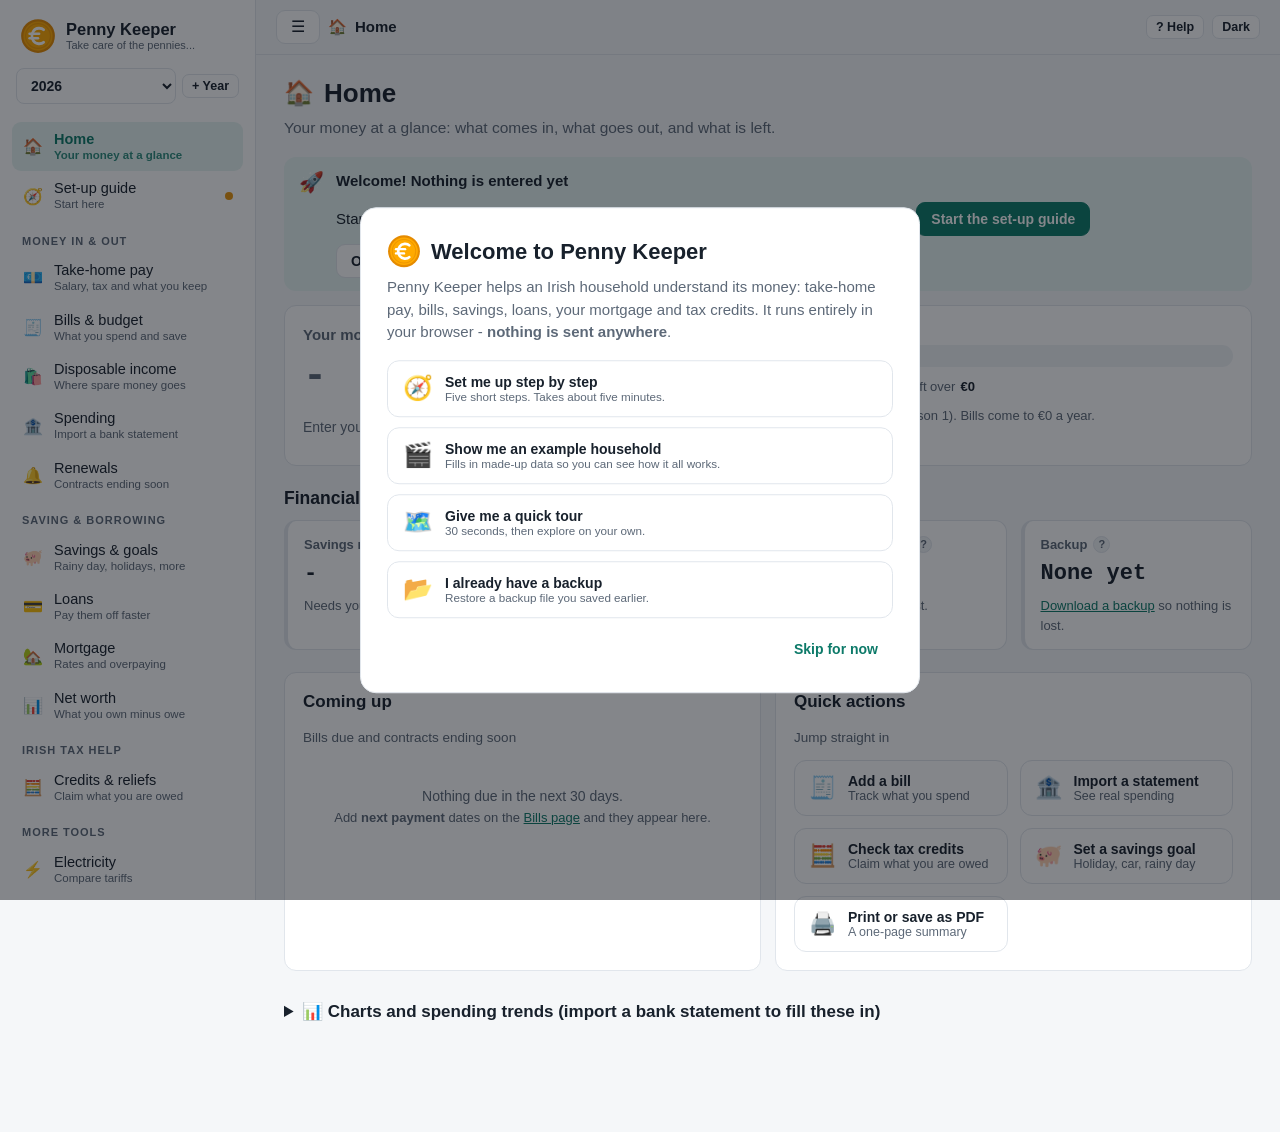
==== index.html @ 27f78db4 "AVC as a set amount or a percentage of gross; light theme by default - AVC on Take-home pay can now " ====
<!DOCTYPE html>
<html lang="en" data-theme="light">
<head>
<meta charset="utf-8">
<meta name="viewport" content="width=device-width, initial-scale=1">
<!-- Everything is inline or a data: URL. The only outbound request is the
     homelab sync to data/penny-keeper-current.json, which is same-origin,
     hence connect-src 'self'. blob: is in img-src for the generated xlsx/CSV
     download URLs. frame-ancestors is deliberately absent - browsers ignore it
     in a meta CSP; it belongs in a response header, and homelab/server.js now
     sends it. -->
<meta http-equiv="Content-Security-Policy" content="default-src 'none'; script-src 'unsafe-inline'; style-src 'unsafe-inline'; img-src data: blob:; connect-src 'self'; base-uri 'none'; form-action 'none'">
<title>Penny Keeper</title>
<meta name="description" content="Penny Keeper: plain-English money tools for an Irish household. Runs in your browser; nothing is uploaded.">
<link rel="icon" type="image/png" sizes="64x64" href="[data-uri]">
<link rel="icon" type="image/svg+xml" href="data:image/svg+xml,%3Csvg%20xmlns='http://www.w3.org/2000/svg'%20viewBox='0%200%2064%2064'%20width='64'%20height='64'%20aria-label='Euro%20Coin%20Icon'%3E%3Ccircle%20cx='32'%20cy='32'%20r='30'%20fill='%23E58B00'/%3E%3Ccircle%20cx='32'%20cy='32'%20r='26'%20fill='%23FFAA00'/%3E%3Ccircle%20cx='32'%20cy='32'%20r='22'%20fill='none'%20stroke='%23E58B00'%20stroke-width='2'%20opacity='0.6'/%3E%3Cpath%20d='M%2042%2021%20C%2038%2017%2028%2017%2024%2023%20C%2020.5%2028.2%2020.5%2035.8%2024%2041%20C%2028%2047%2038%2047%2042%2043'%20fill='none'%20stroke='%23FFFFFF'%20stroke-width='5'%20stroke-linecap='round'/%3E%3Cpath%20d='M%2017%2028%20L%2034%2028'%20fill='none'%20stroke='%23FFFFFF'%20stroke-width='4.5'%20stroke-linecap='round'/%3E%3Cpath%20d='M%2017%2036%20L%2032%2036'%20fill='none'%20stroke='%23FFFFFF'%20stroke-width='4.5'%20stroke-linecap='round'/%3E%3C/svg%3E">
<link rel="apple-touch-icon" href="[data-uri]">
<style>
:root{
  --bg:#f5f7f9; --surface:#ffffff; --surface2:#f0f3f6; --line:#e1e6ec;
  --text:#18212c; --muted:#5d6978; --accent:#0d7a69; --accent-dim:#9fd3c9; --accent-soft:#e5f4f1;
  --good:#2b7a30; --warn:#8c5408; --bad:#bf3a2e;
  --good-soft:#e6f4e7; --warn-soft:#fdf1dc; --bad-soft:#fbe6e3; --info-soft:#e8f0fb; --info:#2c5fa8;
  --need:#e8960c; --need-soft:#fff6e3;
  --on-accent:#ffffff; --on-good:#ffffff;
  color-scheme:light;
  --radius:12px; --side:256px;
}
[data-theme="dark"]{
  --bg:#0f141b; --surface:#171d26; --surface2:#1e2631; --line:#2a3441;
  --text:#e7ecf3; --muted:#9ca7b7; --accent:#43c4ad; --accent-dim:#2a5f56; --accent-soft:#16312e;
  --good:#72c478; --warn:#e2b255; --bad:#ec7a6e;
  --good-soft:#17301b; --warn-soft:#352a12; --bad-soft:#3a1d19; --info-soft:#15263d; --info:#7fb0ee;
  --need:#f0a62a; --need-soft:#34290f;
  --on-accent:#04231e; --on-good:#08210b;     /* the dark-mode accent and green are light, so their text is dark */
  color-scheme:dark;
}
*{box-sizing:border-box}
html,body{margin:0;padding:0}
body{
  background:var(--bg); color:var(--text);
  font:15px/1.5 -apple-system,BlinkMacSystemFont,"Segoe UI",Roboto,Helvetica,Arial,sans-serif;
  -webkit-text-size-adjust:100%;
}
.num,input[type=number],td.n,th.n{font-family:ui-monospace,SFMono-Regular,Menlo,Consolas,monospace;font-variant-numeric:tabular-nums}
h1,h2,h3,h4{font-weight:650;margin:0;line-height:1.25}
a{color:var(--accent)}
hr{border:0;border-top:1px solid var(--line);margin:18px 0}
p{margin:0 0 10px}
.sr{position:absolute;width:1px;height:1px;overflow:hidden;clip:rect(0 0 0 0);white-space:nowrap}

/* ---------- app frame ---------- */
.app{display:grid;grid-template-columns:var(--side) minmax(0,1fr);min-height:100vh}
.side{
  position:sticky;top:0;height:100vh;overflow-y:auto;background:var(--surface);
  border-right:1px solid var(--line);display:flex;flex-direction:column;padding:16px 12px 12px;z-index:40;
}
.brand{display:flex;align-items:center;gap:10px;font-weight:750;font-size:16.5px;line-height:1.15;padding:2px 8px 14px}
.brand .mark{width:36px;height:36px;flex:none;display:block}
.brand small{display:block;font-weight:500;font-size:11px;color:var(--muted);letter-spacing:0}
.yearbox{display:flex;gap:6px;align-items:center;margin:0 4px 12px}
.yearbox select{flex:1;font-weight:600}
.navgroup{margin-top:6px}
.navgroup h6{margin:12px 10px 4px;font-size:11px;letter-spacing:.09em;text-transform:uppercase;color:var(--muted);font-weight:650}
.navbtn{
  display:flex;align-items:center;gap:10px;width:100%;text-align:left;background:none;border:0;
  padding:9px 10px;border-radius:9px;color:var(--text);font-size:14.5px;cursor:pointer;position:relative;
}
.navbtn .ico{width:22px;text-align:center;font-size:16px;flex:none}
.navbtn .lab{flex:1;min-width:0}
.navbtn .sub{display:block;font-size:11.5px;color:var(--muted);line-height:1.25;margin-top:1px}
.navbtn:hover{background:var(--surface2)}
.navbtn.active{background:var(--accent-soft);color:var(--accent);font-weight:650}
.navbtn.active .sub{color:var(--accent);opacity:.85}
.navbtn .dot{width:8px;height:8px;border-radius:50%;background:var(--need);flex:none}
.navbtn .ok{color:var(--good);font-size:13px}
.side .grow{flex:1;min-height:12px}
.sidefoot{border-top:1px solid var(--line);padding:10px 6px 2px;font-size:12px;color:var(--muted)}
.sidefoot b{color:var(--text)}

.main{min-width:0;display:flex;flex-direction:column}
.top{
  position:sticky;top:0;z-index:30;background:color-mix(in srgb,var(--bg) 88%,transparent);
  backdrop-filter:blur(8px);border-bottom:1px solid var(--line);
  display:flex;align-items:center;gap:8px;padding:10px 20px;flex-wrap:wrap;
}
.top .crumb{font-weight:650;font-size:15px;margin-right:auto;display:flex;align-items:center;gap:8px}
.status{font-size:12px;color:var(--muted)}
.burger{padding:6px 11px;font-size:16px;line-height:1}
#pages{padding:22px 28px 80px;max-width:1760px;width:100%;margin:0 auto}
body.nav-collapsed .app{grid-template-columns:minmax(0,1fr)}
body.nav-collapsed .side{display:none}
section{display:none}
section.active{display:block}

/* ---------- page header ---------- */
.pagehead{margin-bottom:18px}
.pagehead h1{font-size:26px;display:flex;align-items:center;gap:10px}
.pagehead h1 .ico{font-size:24px}
.pagehead .lead{color:var(--muted);font-size:15.5px;margin:6px 0 0;text-wrap:pretty}
.stepstrip{display:flex;gap:8px;flex-wrap:wrap;margin-top:14px}
.stepstrip .st{display:flex;align-items:center;gap:8px;background:var(--surface);border:1px solid var(--line);border-radius:999px;padding:5px 12px 5px 6px;font-size:13px}
.stepstrip .st i{font-style:normal;width:22px;height:22px;border-radius:50%;background:var(--accent);color:var(--on-accent);display:grid;place-items:center;font-size:12px;font-weight:700}
.howto{margin-top:12px}
.howto>summary{cursor:pointer;color:var(--accent);font-weight:600;font-size:13.5px;list-style:none;display:inline-flex;gap:6px;align-items:center}
.howto>summary::-webkit-details-marker{display:none}
.howto[open]>summary{margin-bottom:8px}
.howto .box{background:var(--surface);border:1px solid var(--line);border-radius:var(--radius);padding:12px 16px;max-width:760px}
.howto ul{margin:0;padding-left:20px}
.howto li{margin:5px 0}

/* ---------- callouts ---------- */
.callout{display:flex;gap:12px;align-items:flex-start;padding:12px 14px;border-radius:var(--radius);border:1px solid var(--line);background:var(--surface);margin-bottom:14px}
.callout .ci{font-size:20px;line-height:1.2;flex:none}
.callout .cb{flex:1;min-width:0}
.callout .cb .ct{display:block;margin-bottom:2px}
.callout.info{background:var(--info-soft);border-color:transparent}
.callout.tipc{background:var(--accent-soft);border-color:transparent}
.callout.warn{background:var(--warn-soft);border-color:transparent}
.callout.bad{background:var(--bad-soft);border-color:transparent}
.callout.good{background:var(--good-soft);border-color:transparent}
.callout .btn{margin-top:8px}
.callout .x{background:none;border:0;color:var(--muted);cursor:pointer;font-size:18px;line-height:1;padding:0 2px}

/* ---------- controls ---------- */
button,select,input,textarea{font-family:inherit;font-size:14px;color:var(--text)}
.btn{
  background:var(--surface);border:1px solid var(--line);border-radius:9px;
  padding:8px 14px;cursor:pointer;font-weight:550;display:inline-flex;align-items:center;gap:6px;
  transition:border-color .12s,background .12s,transform .05s;
}
.btn:hover{border-color:var(--accent);background:var(--accent-soft)}
.btn:active{transform:translateY(1px)}
.btn.primary{background:var(--accent);border-color:var(--accent);color:var(--on-accent)}
.btn.primary:hover{filter:brightness(1.08);background:var(--accent)}
.btn.ghost{background:none;border-color:transparent;color:var(--accent)}
.btn.ghost:hover{background:var(--accent-soft)}
.btn.sm{padding:4px 9px;font-size:12.5px;border-radius:7px}
.btn.lg{padding:11px 20px;font-size:15px}
.btn:disabled{opacity:.4;cursor:default;pointer-events:none}
.btn.danger:hover{border-color:var(--bad);color:var(--bad);background:var(--bad-soft)}
input,select,textarea{
  background:var(--surface);border:1px solid var(--line);border-radius:8px;padding:8px 10px;width:100%;
  transition:border-color .12s,box-shadow .12s;
}
input:hover,select:hover,textarea:hover{border-color:color-mix(in srgb,var(--muted) 50%,var(--line))}
input:focus,select:focus,textarea:focus{outline:none;border-color:var(--accent);box-shadow:0 0 0 3px color-mix(in srgb,var(--accent) 22%,transparent)}
button:focus-visible,.navbtn:focus-visible,.tt:focus-visible,summary:focus-visible{outline:2px solid var(--accent);outline-offset:2px}
input[type=checkbox],input[type=radio]{width:auto;accent-color:var(--accent)}
/* the open list of a dropdown: readable text on the theme's own background, and a clear highlight */
select option,select optgroup{background-color:var(--surface);color:var(--text)}
select option:checked,select option:hover{background:var(--accent) linear-gradient(0deg,var(--accent),var(--accent));color:var(--on-accent)}
input[type=file]{padding:6px}
label.f{display:block;margin-bottom:12px}
label.f>span{display:flex;align-items:center;gap:5px;font-size:13px;font-weight:600;color:var(--text);margin-bottom:5px}
label.f>span .opt{font-weight:500;color:var(--muted);font-size:12px}
.hint{font-size:12.5px;color:var(--muted);margin-top:4px;line-height:1.4}
/* fields the calculations are waiting on */
.need{border-color:var(--need)!important;background:var(--need-soft)!important}
.needtag{display:inline-block;font-size:11px;font-weight:700;color:#7a4a00;background:var(--need);color:#2b1a00;border-radius:5px;padding:0 6px;margin-left:6px;text-transform:uppercase;letter-spacing:.04em}

/* ---------- tooltips ---------- */
.tt{
  display:inline-grid;place-items:center;width:17px;height:17px;border-radius:50%;flex:none;
  background:var(--surface2);border:1px solid var(--line);color:var(--muted);font-size:11px;font-weight:700;
  cursor:help;line-height:1;user-select:none;margin-left:2px;text-transform:none;letter-spacing:0;
}
.tt:hover,.tt:focus-visible,.tt.open{background:var(--accent);border-color:var(--accent);color:var(--on-accent)}
#tipbox{
  position:fixed;z-index:200;max-width:300px;background:#18212c;color:#f1f4f8;border-radius:10px;
  padding:10px 12px;font-size:13px;line-height:1.45;
  opacity:0;pointer-events:none;transition:opacity .12s;text-transform:none;letter-spacing:0;font-weight:450;
}
#tipbox.on{opacity:1}
#tipbox b{color:#8fe0cf}

/* ---------- layout blocks ---------- */
.card{background:var(--surface);border:1px solid var(--line);border-radius:var(--radius);padding:18px;margin-bottom:16px}
.card>h2,.card-h h2{font-size:17px;margin-bottom:12px;color:var(--text);text-transform:none;letter-spacing:0;display:flex;align-items:center;gap:8px;flex-wrap:wrap}
.card-h{display:flex;align-items:flex-start;gap:12px;margin-bottom:12px;flex-wrap:wrap}
.card-h h2{margin:0}
.card-h .sub{color:var(--muted);font-size:13.5px;margin-top:3px;flex-basis:100%}
.card-h .actions{margin-left:auto;display:flex;gap:8px;flex-wrap:wrap}
.card.accent{border-color:var(--accent);border-width:2px}
.row{display:flex;gap:12px;flex-wrap:wrap;align-items:flex-end}
.grid{display:grid;gap:14px}
.g2{grid-template-columns:repeat(auto-fit,minmax(280px,1fr))}
.g3{grid-template-columns:repeat(auto-fit,minmax(210px,1fr))}
.g4{grid-template-columns:repeat(auto-fit,minmax(150px,1fr))}
.grid>*{min-width:0}
.spacer{flex:1}

.kpi{background:var(--surface);border:1px solid var(--line);border-radius:var(--radius);padding:14px 16px}
.card .kpi{background:var(--surface2);border-color:transparent}
.kpi .lbl{font-size:12.5px;color:var(--muted);font-weight:600;display:flex;align-items:center;gap:4px}
.kpi .val{font-size:24px;font-weight:700;margin-top:4px;font-family:ui-monospace,Menlo,Consolas,monospace;letter-spacing:-.01em}
.kpi .sub{font-size:12.5px;color:var(--muted);margin-top:2px}
.pos{color:var(--good)} .neg{color:var(--bad)} .amb{color:var(--warn)} .mut{color:var(--muted)}

/* ---------- tables ---------- */
.tw{overflow-x:auto;-webkit-overflow-scrolling:touch}
table{border-collapse:collapse;width:100%;font-size:14px}
th{
  text-align:left;font-size:12.5px;color:var(--muted);font-weight:650;padding:8px 8px;
  border-bottom:1px solid var(--line);white-space:nowrap;
}
th .tt{margin-left:4px}
td{padding:6px 8px;border-bottom:1px solid var(--line);vertical-align:middle;white-space:nowrap}
th.n,td.n{text-align:right}
tbody tr:hover{background:color-mix(in srgb,var(--surface2) 70%,transparent)}
tfoot td{font-weight:650;border-top:2px solid var(--line);border-bottom:0}
table input,table select{padding:6px 8px;min-width:76px}
td.act{width:1%;white-space:nowrap;text-align:right}
.empty{color:var(--muted);text-align:center;padding:26px 14px;font-size:14px}
.emptystate{text-align:center;padding:28px 16px}
.emptystate .big{font-size:38px;margin-bottom:6px}
.emptystate h3{font-size:17px;margin-bottom:4px}
.emptystate p{color:var(--muted);max-width:520px;margin:0 auto 14px}
td.tap{cursor:text;min-width:110px}
td.tap:hover{background:var(--surface2);border-radius:4px}

/* ---------- small bits ---------- */
.sect{font-size:15px;margin:16px 0 8px;display:flex;align-items:center;gap:6px}
.avatar{width:38px;height:38px;border-radius:50%;background:var(--accent-soft);color:var(--accent);display:grid;place-items:center;font-weight:700;font-size:16px;flex:none}
.pill{display:inline-block;padding:1px 9px;border-radius:999px;font-size:12px;border:1px solid var(--line);background:var(--surface2);color:var(--muted);font-weight:600}
.pill.on{border-color:var(--accent-dim);color:var(--accent);background:var(--accent-soft)}
.pill.good{border-color:transparent;background:var(--good-soft);color:var(--good)}
.pill.warn{border-color:transparent;background:var(--warn-soft);color:var(--warn)}
.pill.bad{border-color:transparent;background:var(--bad-soft);color:var(--bad)}
.note{font-size:13px;color:var(--muted);margin-top:10px;line-height:1.45}
.chips{display:flex;flex-wrap:wrap;gap:8px}
.chip{
  display:inline-flex;align-items:center;gap:6px;background:var(--surface);border:1px solid var(--line);border-radius:999px;
  padding:6px 12px;cursor:pointer;font-size:13.5px;font-weight:550;
}
.chip:hover{border-color:var(--accent);background:var(--accent-soft)}
.chip.on{background:var(--accent);border-color:var(--accent);color:var(--on-accent)}
.chip small{color:var(--muted);font-weight:500}
.chip.on small{color:var(--on-accent);opacity:.8}
.bar{position:relative;height:18px;background:var(--surface2);border-radius:9px;min-width:110px;overflow:hidden}
.bar i{position:absolute;left:0;top:0;bottom:0;background:var(--accent-dim);border-radius:9px}
.bar i.over{background:var(--bad)}
.bar b{position:absolute;left:0;top:0;bottom:0;width:1px;background:var(--text);opacity:.5}
.bar em{position:absolute;right:6px;top:0;font-style:normal;font-size:11px;line-height:18px;color:var(--text);font-family:ui-monospace,Menlo,monospace}
.meter{height:12px;background:var(--surface2);border-radius:999px;overflow:hidden}
.meter i{display:block;height:100%;background:var(--accent);border-radius:999px;transition:width .3s}
.meter.warn i{background:var(--warn)} .meter.bad i{background:var(--bad)} .meter.good i{background:var(--good)}
.stack{display:flex;height:22px;border-radius:999px;overflow:hidden;background:var(--surface2)}
.stack i{display:block;height:100%}
.legend{display:flex;gap:14px;flex-wrap:wrap;font-size:13px;color:var(--muted);margin-top:10px}
.legend span{display:inline-flex;align-items:center}
.legend i{display:inline-block;width:10px;height:10px;border-radius:3px;margin-right:6px}
.legend b{color:var(--text);margin-left:5px;font-weight:650}
canvas{display:block;max-width:100%}
.chartbox{height:260px;position:relative;overflow:hidden}
.chartbox.auto{height:auto}
.tip{
  position:absolute;pointer-events:none;z-index:5;opacity:0;transition:opacity .1s;
  background:var(--surface);border:1px solid var(--line);border-radius:8px;padding:6px 10px;
  font:12px/1.5 ui-monospace,Menlo,Consolas,monospace;white-space:nowrap;
  color:var(--text);
}
.tip.on{opacity:1}
.tip b{display:block;font-weight:600;margin-bottom:2px;color:var(--muted);font-size:11px}
.tip i{display:inline-block;width:8px;height:8px;border-radius:2px;margin-right:6px}
.toast{
  position:fixed;bottom:22px;left:50%;transform:translateX(-50%);background:#18212c;color:#fff;
  border-radius:10px;padding:10px 18px;z-index:300;
  opacity:0;pointer-events:none;transition:opacity .18s;font-size:14px
}
.toast.show{opacity:1}
details>summary{cursor:pointer;color:var(--muted);font-size:13.5px;padding:6px 0;font-weight:550}
details>summary:hover{color:var(--text)}
.more{border:1px dashed var(--line);border-radius:10px;padding:2px 14px;margin-top:12px}
.more[open]{padding-bottom:12px}
details.plain{margin:6px 0 16px}
details.plain>summary{font-size:17px;font-weight:650;color:var(--text);padding:6px 0;margin-bottom:6px}


/* ---------- home / dashboard ---------- */
.hero{display:grid;grid-template-columns:minmax(0,1fr) minmax(0,1.3fr);gap:22px;align-items:center}
.hero .big{font-size:40px;font-weight:750;letter-spacing:-.02em;font-family:ui-monospace,Menlo,Consolas,monospace}
.hero .big small{font-size:15px;font-weight:600;color:var(--muted);letter-spacing:0;font-family:inherit}
.health{display:grid;grid-template-columns:repeat(auto-fit,minmax(230px,1fr));gap:14px}
.hc{background:var(--surface);border:1px solid var(--line);border-radius:var(--radius);padding:14px 16px;border-left:4px solid var(--line)}
.hc.good{border-left-color:var(--good)} .hc.warn{border-left-color:var(--need)} .hc.bad{border-left-color:var(--bad)}
.hc .t{font-size:13px;color:var(--muted);font-weight:650;display:flex;align-items:center;gap:4px}
.hc .v{font-size:22px;font-weight:700;margin:3px 0 6px;font-family:ui-monospace,Menlo,Consolas,monospace}
.hc .d{font-size:13px;color:var(--muted)}
.upnext li{display:flex;align-items:center;gap:10px;padding:9px 0;border-bottom:1px solid var(--line)}
.upnext li:last-child{border:0}
.upnext .when{width:64px;flex:none;text-align:center;border-radius:8px;background:var(--surface2);padding:4px 0;font-size:12px;line-height:1.2}
.upnext .when b{display:block;font-size:17px}
.upnext ul{list-style:none;margin:0;padding:0}
.actions-grid{display:grid;grid-template-columns:repeat(auto-fit,minmax(200px,1fr));gap:12px}
.action{display:flex;gap:12px;align-items:center;text-align:left;background:var(--surface);border:1px solid var(--line);border-radius:var(--radius);padding:12px 14px;cursor:pointer;font-weight:600}
.action:hover{border-color:var(--accent);background:var(--accent-soft)}
.action .ai{font-size:22px}
.action small{display:block;color:var(--muted);font-weight:450;font-size:12.5px}

/* ---------- set-up guide ---------- */
.progress{display:flex;align-items:center;gap:14px}
.ring{--p:0;width:64px;height:64px;border-radius:50%;flex:none;display:grid;place-items:center;
  background:conic-gradient(var(--accent) calc(var(--p)*1%),var(--surface2) 0);position:relative;font-weight:750}
.ring::before{content:"";position:absolute;inset:7px;background:var(--surface);border-radius:50%}
.ring span{position:relative}
.step{border:1px solid var(--line);border-radius:var(--radius);background:var(--surface);margin-bottom:14px;overflow:hidden}
.step>header{display:flex;align-items:center;gap:12px;padding:14px 18px;cursor:pointer}
.step .snum{width:32px;height:32px;border-radius:50%;background:var(--surface2);display:grid;place-items:center;font-weight:700;flex:none;font-family:inherit}
.step.done .snum{background:var(--good);color:var(--on-good)}
.step.cur{border-color:var(--accent)}
.step.cur .snum{background:var(--accent);color:var(--on-accent)}
.step>header h3{font-size:16px;flex:1}
.step>header small{display:block;color:var(--muted);font-weight:450;font-size:13px}
.step .body{padding:2px 18px 18px;border-top:1px solid var(--line)}
.step:not(.open) .body{display:none}

/* ---------- budget tracker ---------- */
.trk-head,.trk-item{display:grid;grid-template-columns:28px minmax(0,1fr) 120px 120px 38px;gap:8px;align-items:center}
.trk-head{font-size:12.5px;font-weight:650;color:var(--muted);padding:8px 0 6px;border-bottom:1px solid var(--line)}
.trk-head .n{text-align:right}
.trk-item{padding:6px 0;border-bottom:1px solid var(--line)}
.trk-item .amts{display:contents}
.trk-item .a{display:block;margin:0}
.trk-item input.num{text-align:right}
.trk-item input.over{color:var(--bad);font-weight:650}
.trk-item input[type=checkbox]{width:20px;height:20px;margin:0 4px}
.trk-item.done .iname{color:var(--muted);text-decoration:line-through}
.trk-fund{display:grid;grid-template-columns:minmax(0,1fr) 150px 38px;gap:8px;align-items:center;margin:6px 0}
.trk-stagehead{display:flex;align-items:center;gap:8px}
.trk-stagehead .tot{text-align:right;white-space:nowrap}
@media (max-width:700px){
  .trk-head{display:none}
  .trk-item{grid-template-columns:28px minmax(0,1fr) 38px;padding:10px 0}
  .trk-item > input[type=checkbox]{grid-column:1;grid-row:1}
  .trk-item > .iname{grid-column:2;grid-row:1}
  .trk-item > button{grid-column:3;grid-row:1}
  .trk-item .amts{display:grid;grid-template-columns:1fr 1fr;gap:8px;grid-column:2 / 4;grid-row:2}
  .trk-stagehead{flex-wrap:wrap}
  .trk-stagehead .tot{order:5;flex-basis:100%;text-align:left}
  .trk-item .a::before{content:attr(data-label);display:block;font-size:11.5px;font-weight:650;color:var(--muted);margin-bottom:2px}
  .trk-fund{grid-template-columns:minmax(0,1fr) 110px 38px}
}

/* ---------- drawer / modal / tour ---------- */
.scrim{position:fixed;inset:0;background:rgba(10,15,22,.5);z-index:90;display:none}
.scrim.on{display:block}
.drawer{
  position:fixed;top:0;right:0;bottom:0;width:min(440px,100vw);background:var(--surface);z-index:100;
  transform:translateX(100%);visibility:hidden;transition:transform .2s,visibility 0s .2s;display:flex;flex-direction:column
}
.drawer.on{transform:none;visibility:visible;border-left:1px solid var(--line);transition:transform .2s}
.drawer>header{display:flex;align-items:center;padding:16px 18px;border-bottom:1px solid var(--line);gap:10px}
.drawer>header h2{flex:1;font-size:18px}
.drawer .dbody{padding:16px 18px;overflow-y:auto;flex:1}
.gl{border-bottom:1px solid var(--line);padding:10px 0}
.gl b{display:block}
.gl span{color:var(--muted);font-size:13.5px}
.modal{
  position:fixed;left:50%;top:50%;transform:translate(-50%,-50%);width:min(560px,calc(100vw - 28px));max-height:90vh;overflow:auto;
  background:var(--surface);border:1px solid var(--line);border-radius:16px;z-index:110;padding:26px;display:none
}
.modal.on{display:block}
.modal h2{font-size:22px;margin-bottom:8px}
.modal .opts{display:grid;gap:10px;margin-top:16px}
.modal .opt{display:flex;gap:12px;align-items:center;text-align:left;border:1px solid var(--line);border-radius:12px;background:var(--surface);padding:13px 15px;cursor:pointer;width:100%}
.modal .opt:hover{border-color:var(--accent);background:var(--accent-soft)}
.modal .opt .oi{font-size:24px}
.modal .opt small{display:block;color:var(--muted);font-weight:450}
#spot{position:fixed;z-index:120;border-radius:12px;box-shadow:0 0 0 9999px rgba(10,15,22,.62);pointer-events:none;transition:all .2s;display:none}
#tourcard{position:fixed;z-index:130;width:min(330px,calc(100vw - 24px));background:var(--surface);border:1px solid var(--line);border-radius:14px;padding:16px;display:none}
#tourcard h3{font-size:16px;margin-bottom:4px}
#tourcard .tf{display:flex;gap:8px;margin-top:12px;align-items:center}

/* ---------- responsive ---------- */
@media (max-width:900px){
  .app,body.nav-collapsed .app{grid-template-columns:minmax(0,1fr)}
  body.nav-collapsed .side{display:flex}
  .side{position:fixed;left:0;top:0;bottom:0;z-index:105;width:min(300px,86vw);transform:translateX(-102%);visibility:hidden;transition:transform .2s,visibility 0s .2s}
  .side.on{transform:none;visibility:visible;transition:transform .2s}
  #pages{padding:16px 14px 80px}
  .hero{grid-template-columns:1fr}
  .top{padding:8px 12px}
  .pagehead h1{font-size:22px}
}
@media (max-width:520px){
  .top .hide-s{display:none}
  .hero .big{font-size:32px}
}

/* bill tables turn into one card per row on a phone */
@media (max-width:700px){
  table.stack-m thead,table.stack-m tfoot{display:none}
  table.stack-m,table.stack-m tbody{display:block}
  table.stack-m tbody tr{display:grid;grid-template-columns:1fr 1fr;gap:10px 12px;padding:14px 0;border-bottom:1px solid var(--line)}
  table.stack-m tbody tr:hover{background:none}
  table.stack-m tbody td{display:block;border:0;padding:0;white-space:normal;min-width:0}
  table.stack-m tbody td::before{content:attr(data-label);display:block;font-size:12px;font-weight:650;color:var(--muted);margin-bottom:3px}
  table.stack-m tbody td.first{grid-column:1/-1}
  table.stack-m tbody td.first::before,table.stack-m tbody td.act::before{display:none}
  table.stack-m tbody td.act{grid-column:1/-1;text-align:right;width:auto}
  table.stack-m tbody td.n{text-align:left}
  table.stack-m input,table.stack-m select{width:100%!important;min-width:0!important}
  .kpi .val{font-size:20px}
  .top .status{display:none}
  .top .crumb{display:none}
  .top .status{display:none}
}
@media print{
  .side,.top,.pagehead .howto,#tipbox,.btn,.toast,.drawer,.scrim,.modal,#spot,#tourcard{display:none!important}
  .app{display:block}
  body{background:#fff}
}
@media (prefers-reduced-motion:reduce){*{transition:none!important;animation:none!important;}}
#modal h2 .mark{width:34px;height:34px;vertical-align:-9px;margin-right:10px}
</style>
</head>
<body>
<a class="sr" href="#pages">Skip to content</a>
<div class="app">
  <aside class="side" id="side" aria-label="Main menu">
    <div class="brand"><svg viewBox="0 0 64 64" class="mark" aria-hidden="true" focusable="false"><circle cx="32" cy="32" r="30" fill="#E58B00"/><circle cx="32" cy="32" r="26" fill="#FFAA00"/><circle cx="32" cy="32" r="22" fill="none" stroke="#E58B00" stroke-width="2" opacity="0.6"/><path d="M 42 21 C 38 17 28 17 24 23 C 20.5 28.2 20.5 35.8 24 41 C 28 47 38 47 42 43" fill="none" stroke="#FFFFFF" stroke-width="5" stroke-linecap="round"/><path d="M 17 28 L 34 28" fill="none" stroke="#FFFFFF" stroke-width="4.5" stroke-linecap="round"/><path d="M 17 36 L 32 36" fill="none" stroke="#FFFFFF" stroke-width="4.5" stroke-linecap="round"/></svg><div>Penny Keeper<small>Take care of the pennies...</small></div></div>
    <div class="yearbox">
      <select id="yearSel" aria-label="Tax year"></select>
      <button class="btn sm" id="newYear" title="Start a new tax year - your bills, loans and savings carry over">+ Year</button>
    </div>
    <nav id="tabs" aria-label="Sections"></nav>
    <div class="grow"></div>
    <div class="sidefoot" id="sidefoot"></div>
  </aside>
  <div class="main">
    <div class="top">
      <button class="btn burger" id="burger" aria-label="Show or hide the menu" aria-controls="side" title="Show or hide the menu">&#9776;</button>
      <div class="crumb" id="crumb"></div>
      <span class="status" id="status"></span>
      <button class="btn sm" id="helpBtn" title="Help, glossary and a quick tour">? Help</button>
      <button class="btn sm" id="themeBtn">Dark</button>
    </div>
    <main id="pages"></main>
  </div>
</div>
<div class="scrim" id="scrim"></div>
<aside class="drawer" id="drawer" aria-label="Help"></aside>
<div class="modal" id="modal" role="dialog" aria-modal="true"></div>
<div id="spot"></div><div id="tourcard" role="dialog"></div>
<div id="tipbox" role="tooltip"></div>
<div class="toast" id="toast" role="status" aria-live="polite"></div>
<script>
/* ---------------------------------------------------------------
   Penny Keeper - Irish household finance in a single HTML file
   All data stays in this browser (localStorage). No network calls.
----------------------------------------------------------------*/
"use strict";

const $ = (s,r)=> (r||document).querySelector(s);
const $$ = (s,r)=> Array.from((r||document).querySelectorAll(s));
const uid = ()=> Math.random().toString(36).slice(2,9);
const clamp = (n,a,b)=> Math.min(b,Math.max(a,n));
const num = v => { const n = parseFloat(String(v??'').replace(/[^0-9.\-]/g,'')); return isFinite(n)?n:0; };
const round2 = n => Math.round((n+Number.EPSILON)*100)/100;
/* "left empty" has to stay distinguishable from "entered as zero" on the mortgage
   statement fields, where blank means "work it out" and 0 means "the lender charged 0". */
const blankish = v => v===''||v===null||v===undefined;

const FREQ = {Weekly:52, Fortnightly:26, Monthly:12, Quarterly:4, Annual:1};

let CUR = '€';
const fmt = (n,d)=>{
  if(!isFinite(n)) n=0;
  const s = Math.abs(n).toLocaleString('en-IE',{minimumFractionDigits:d??2,maximumFractionDigits:d??2});
  return (n<0 && Number(s.replace(/[^0-9.]/g,''))!==0 ? '-' : '')+CUR+s;
};
const fmt0 = n => fmt(n,0);
const pct = n => (isFinite(n)?n:0).toLocaleString('en-IE',{minimumFractionDigits:1,maximumFractionDigits:1})+'%';
/* Mortgage rates are quoted to two places and the second one matters: 3.65% rounded
   to 3.7% is a different product, and a different repayment. */
const ratePct = n => (isFinite(n)?n:0).toLocaleString('en-IE',{minimumFractionDigits:2,maximumFractionDigits:2})+'%';
/* Dates are handled entirely in local time: a bare "2026-03-01" parses to local
   midnight and iso() reads the local components back. Mixing the two - parsing as UTC
   the way `new Date('2026-03-01')` does, then formatting with toISOString() - shifted
   every date addMonths() pushed across the GMT/IST boundary back by a day, so a loan
   starting on the 15th produced payments on the 15th in winter and the 14th in summer,
   and the day count either side of the change was wrong with it. */
const iso = d => {
  const x = (d instanceof Date)?d:new Date(d);
  if(isNaN(x)) return '';
  const p = n => String(n).padStart(2,'0');
  return x.getFullYear()+'-'+p(x.getMonth()+1)+'-'+p(x.getDate());
};
const parseDate = s => {
  if(s instanceof Date) return isNaN(s)?null:s;
  const m = /^(\d{4})-(\d{2})-(\d{2})$/.exec(String(s??'').trim());
  if(m) return new Date(+m[1], +m[2]-1, +m[3]);      // local midnight, not UTC midnight
  const d = new Date(s);
  return isNaN(d)?null:d;
};
const addMonths = (d,n)=>{ const x=new Date(d.getTime()); const day=x.getDate(); x.setDate(1); x.setMonth(x.getMonth()+n);
  x.setDate(Math.min(day,new Date(x.getFullYear(),x.getMonth()+1,0).getDate())); return x; };
const addDays = (d,n)=>{ const x=new Date(d.getTime()); x.setDate(x.getDate()+n); return x; };
const daysBetween = (a,b)=> Math.round((b-a)/86400000);
const monthKey = d => iso(d).slice(0,7);

/* ---------- Irish tax year presets ----------
   Figures for 2022-2026 are from Revenue's "Tax rates, bands and reliefs" chart and its USC page.
   2027 is from the published Budget 2027 summaries (aftertax.ie, income.ie) - credits that the
   summaries do not state are carried forward from 2026 and marked as estimates. Always confirm
   against revenue.ie and your own Tax Credit Certificate.

   srcopSingle  standard rate band, single person
   srcopMax     standard rate band, married / civil partners with one income
   srcopParent  standard rate band, single parent (Single Person Child Carer Credit)
   srcopSecond  the most a second earner's own band can be (two-income couples)
   uscBands     [{to: cumulative income limit, rate}], the last band has no limit
   prsiExemptWeekly  employees earning this or less a week pay no PRSI */
const TAX_PRESETS = {
  2022:{ srcopSingle:36800, srcopMax:45800, srcopParent:40800, srcopSecond:27800, lowRate:.20, highRate:.40,
    prsiRate1:.04, prsiRate2:.04, prsiChangeMonth:10, prsiExemptWeekly:352,
    uscExempt:13000, uscBands:[{to:12012,rate:.005},{to:21295,rate:.02},{to:70044,rate:.045},{to:1e12,rate:.08}] },
  2023:{ srcopSingle:40000, srcopMax:49000, srcopParent:44000, srcopSecond:31000, lowRate:.20, highRate:.40,
    prsiRate1:.04, prsiRate2:.04, prsiChangeMonth:10, prsiExemptWeekly:352,
    uscExempt:13000, uscBands:[{to:12012,rate:.005},{to:22920,rate:.02},{to:70044,rate:.045},{to:1e12,rate:.08}] },
  2024:{ srcopSingle:42000, srcopMax:51000, srcopParent:46000, srcopSecond:33000, lowRate:.20, highRate:.40,
    prsiRate1:.04, prsiRate2:.0410, prsiChangeMonth:10, prsiExemptWeekly:352,
    uscExempt:13000, uscBands:[{to:12012,rate:.005},{to:25760,rate:.02},{to:70044,rate:.04},{to:1e12,rate:.08}] },
  2025:{ srcopSingle:44000, srcopMax:53000, srcopParent:48000, srcopSecond:35000, lowRate:.20, highRate:.40,
    prsiRate1:.0410, prsiRate2:.0420, prsiChangeMonth:10, prsiExemptWeekly:352,
    uscExempt:13000, uscBands:[{to:12012,rate:.005},{to:27382,rate:.02},{to:70044,rate:.03},{to:1e12,rate:.08}] },
  2026:{ srcopSingle:44000, srcopMax:53000, srcopParent:48000, srcopSecond:35000, lowRate:.20, highRate:.40,
    prsiRate1:.0420, prsiRate2:.0435, prsiChangeMonth:10, prsiExemptWeekly:352,
    uscExempt:13000, uscBands:[{to:12012,rate:.005},{to:28700,rate:.02},{to:70044,rate:.03},{to:1e12,rate:.08}] },
  2027:{ srcopSingle:46500, srcopMax:55500, srcopParent:50500, srcopSecond:37500, lowRate:.20, highRate:.40,
    prsiRate1:.0435, prsiRate2:.0450, prsiChangeMonth:10, prsiExemptWeekly:352,
    uscExempt:13000, uscBands:[{to:12012,rate:.005},{to:30300,rate:.02},{to:70044,rate:.03},{to:1e12,rate:.08}] }
};

/* ---------- tax credits by year (euro, per year) ----------
   One row per credit, one column per year in CREDIT_YEARS. */
const CREDIT_YEARS = [2022, 2023, 2024, 2025, 2026, 2027];
const CREDIT_TABLE = {
  single:       [1700, 1775, 1875, 2000, 2000, 2125],
  married:      [3400, 3550, 3750, 4000, 4000, 4250],
  widowChild:   [1700, 1775, 1875, 2000, 2000, 2125],
  widowNoChild: [2240, 2315, 2415, 2540, 2540, 2665],
  widowBereave: [3400, 3550, 3750, 4000, 4000, 4250],
  widowParent1: [3600, 3600, 3600, 3600, 3600, 3600],
  widowParent2: [3150, 3150, 3150, 3150, 3150, 3150],
  widowParent3: [2700, 2700, 2700, 2700, 2700, 2700],
  widowParent4: [2250, 2250, 2250, 2250, 2250, 2250],
  widowParent5: [1800, 1800, 1800, 1800, 1800, 1800],
  spccc:        [1650, 1650, 1750, 1900, 1900, 1900],
  ageSingle:    [245, 245, 245, 245, 245, 245],
  ageMarried:   [490, 490, 490, 490, 490, 490],
  homeCarer:    [1600, 1700, 1800, 1950, 1950, 2050],
  employee:     [1700, 1775, 1875, 2000, 2000, 2125],
  earned:       [1700, 1775, 1875, 2000, 2000, 2125],
  incapChild:   [3300, 3300, 3500, 3800, 3800, 3800],
  depRelative:  [245, 245, 245, 305, 305, 305],
  blindSingle:  [1650, 1650, 1650, 1950, 1950, 1950],
  blindOne:     [1650, 1650, 1650, 1950, 1950, 1950],
  blindBoth:    [3300, 3300, 3300, 3900, 3900, 3900],
  rent:         [500, 500, 1000, 1000, 1000, 1150],
  rentCouple:   [1000, 1000, 2000, 2000, 2000, 2300],
  mortInt:      [0, 1250, 1250, 1250, 625, 0]
};
/* 2027 amounts that the Budget summaries do not state. They are derived (a married credit is double the
   single one) or carried forward from 2026, and are shown as "confirm" wherever they appear. */
const CREDIT_EST_2027 = new Set(['married','widowChild','widowNoChild','widowBereave','widowParent1','widowParent2',
  'widowParent3','widowParent4','widowParent5','spccc','ageSingle','ageMarried','incapChild','depRelative',
  'blindSingle','blindOne','blindBoth','mortInt']);

/* the dependent relative's own income limit, by year (2027 not published) */
const DEP_RELATIVE_LIMIT = {2022:16156, 2023:16780, 2024:17404, 2025:18028, 2026:18548};

const creditIdx = year => Math.min(Math.max(year - CREDIT_YEARS[0], 0), CREDIT_YEARS.length-1);
const creditAmount = (key, year) => (CREDIT_TABLE[key]||[0])[creditIdx(year)];
const creditIsEstimate = (key, year) => year >= 2027 && CREDIT_EST_2027.has(key);

/* When a credit reaches you.
   Most credits are on your Tax Credit Certificate, so your employer applies them and they are already in each pay.
   The Rent Tax Credit and the Mortgage Interest Tax Credit are claimed on your Income Tax Return after the year
   ends (Revenue's rent credit page says so), so they come back as a refund instead and are NOT in the monthly
   take-home figure. A row can carry its own `when` ('pay' or 'refund') to override this, for example if you
   have arranged to have a credit paid through your pay. */
const CREDIT_REFUND_KEYS = new Set(['rent', 'rentCouple', 'mortInt']);
const CREDIT_REFUND_NAMES = new Set(['rent tax credit', 'rent tax credit (jointly assessed couple)', 'mortgage interest tax credit']);
const creditIsRefund = c => c.when === 'refund' || (c.when !== 'pay' && CREDIT_REFUND_NAMES.has(String(c.name||'').trim().toLowerCase()));

/* the credits the engine and the older code paths still read straight off the year's tax settings */
Object.keys(TAX_PRESETS).forEach(k=>{
  const y = +k, p = TAX_PRESETS[k];
  p.personalCredit = creditAmount('single', y);
  p.employeeCredit = creditAmount('employee', y);
  p.earnedCredit = creditAmount('earned', y);
  p.rentCredit = creditAmount('rent', y);
  p.homeCarer = creditAmount('homeCarer', y);
});

/* the settings for a year; years we hold no figures for use the nearest one we do */
const presetFor = y => {
  const ks = Object.keys(TAX_PRESETS).map(Number).sort((a,b)=>a-b);
  const k = ks.filter(x=>x<=y).pop() || ks[0];
  return JSON.parse(JSON.stringify(TAX_PRESETS[k]));
};

/* "Which rate band applies to me?" - plain-English choices. The band itself comes from
   effectiveSrcop(); `pick` is only the number stored on the person for the fixed cases. */
const BAND_STATUS = {
  single:  {label:'Single person',                          pick:p=>p.srcopSingle},
  parent:  {label:'Single parent (lone parent)',            pick:p=>p.srcopParent||p.srcopSingle},
  married1:{label:'Married / civil partners - one income',  pick:p=>p.srcopMax},
  married2:{label:'Married / civil partners - both working',pick:p=>p.srcopSingle},
  custom:  {label:'Something else (type it in)',            pick:null}
};

/* A person's AVC for the year. Either a set amount each month (the default, and what every older save holds),
   or a percentage of gross salary - the same base the workplace pension % uses. Both figures are kept, so
   switching the mode back and forth does not lose what was typed. */
const avcYearly = p => p.avcMode==='percent' ? num(p.gross)*(num(p.avcPct)/100) : num(p.avcMonthly)*12;

/* Income that the standard rate band is measured against: pay plus benefit-in-kind, less pension and AVC. */
function taxableOf(p){
  const gross = num(p.gross);
  return gross + num(p.bikMonthly)*12 - gross*(num(p.pensionPct)/100) - avcYearly(p);
}
/* The standard rate band that really applies to a person.
   Two people marked "married, both working" share the couple's allowance the way Revenue's limit works:
   each has their own band, and whatever one of them cannot use (their income is below it) passes to the
   other, up to the extra that a one-income couple would get (53,000 against 44,000 in 2026). Total tax for the
   household then matches Revenue's combined limit (88,000 in 2026), whoever earns what. */
function effectiveSrcop(p, b){
  const own = num(p.srcop) || num(b.srcopSingle);
  if(p.status !== 'married2') return own;
  const all = (typeof Y!=='undefined' && Y && Array.isArray(Y.people)) ? Y.people : [];
  const mates = all.filter(q=> q.id!==p.id && q.status==='married2');
  if(mates.length !== 1) return num(b.srcopSingle);
  const single = num(b.srcopSingle), extraMax = Math.max(num(b.srcopMax) - single, 0);
  const unused = Math.max(single - Math.max(taxableOf(mates[0]),0), 0);
  return single + Math.min(extraMax, unused);
}

/* ---------- personal credit by situation ---------- */
const PERSONAL_TYPES = {
  single:      {label:'Single person',                                              key:'single', share:1},
  married:     {label:'Married / civil partners - one income (the couple\'s credit)', key:'married', share:1},
  marriedHalf: {label:'Married / civil partners - both working (half each)',          key:'married', share:.5},
  widowChild:  {label:'Widowed / surviving civil partner - with dependent children',   key:'widowChild', share:1},
  widowNoChild:{label:'Widowed / surviving civil partner - no dependent children',     key:'widowNoChild', share:1},
  widowBereave:{label:'Widowed / surviving civil partner - year of bereavement',       key:'widowBereave', share:1}
};
const personalAmount = (type, year) => {
  const t = PERSONAL_TYPES[type] || PERSONAL_TYPES.single;
  return Math.round(creditAmount(t.key, year) * t.share * 100) / 100;
};
const defaultPersonalType = status => status==='married1' ? 'married' : status==='married2' ? 'marriedHalf' : 'single';

/* ---------- the full list of credits, for the picker and the Credits page ----------
   `name` is what is written on the person's credit row, and rows are matched back to this list by name. */
function creditLibrary(year){
  const A = k => creditAmount(k, year), E = k => creditIsEstimate(k, year);
  const row = (group, key, name, desc, extra) => Object.assign({group, key, name, amount:A(key), est:E(key), desc, when:CREDIT_REFUND_KEYS.has(key)?'refund':'pay'}, extra||{});
  const dep = DEP_RELATIVE_LIMIT[year];
  return [
    row('Work','employee','Employee Tax Credit','For PAYE employees (anyone paid through payroll).', {auto:true}),
    row('Work','earned','Earned Income Tax Credit','For self-employed people, instead of the Employee credit.', {legacy:['earned income credit']}),
    row('Family','homeCarer','Home Carer Tax Credit','A married couple or civil partners where one of you works at home caring for a child or dependent, on a low income. This is the most you can get.'),
    row('Family','spccc','Single Person Child Carer Credit','A lone parent caring for a child. It also gives you the single-parent rate band.'),
    row('Family','incapChild','Incapacitated Child Tax Credit','You have a child who is permanently incapacitated (under 18, or over 18 and became so before 21 or while in full-time education).'),
    row('Family','depRelative','Dependent Relative Tax Credit','You maintain a relative at your own expense.'+(dep?' Their income must not exceed '+fmt0(dep)+'.':' Check the relative income limit on revenue.ie.')),
    row('Family','widowParent1','Widowed Parent Tax Credit - 1st year after death','Widowed or surviving civil partner with dependent children - first year after the death.'),
    row('Family','widowParent2','Widowed Parent Tax Credit - 2nd year after death','Second year after the death.'),
    row('Family','widowParent3','Widowed Parent Tax Credit - 3rd year after death','Third year after the death.'),
    row('Family','widowParent4','Widowed Parent Tax Credit - 4th year after death','Fourth year after the death.'),
    row('Family','widowParent5','Widowed Parent Tax Credit - 5th year after death','Fifth year after the death.'),
    row('Housing','rent','Rent Tax Credit','You pay rent on your main home (a registered tenancy) and do not get HAP, RAS or similar. Single person, maximum. Claimed on your Income Tax Return after the year ends, so it comes back as a refund.'),
    row('Housing','rentCouple','Rent Tax Credit (jointly assessed couple)','The same credit for a jointly assessed couple - claim it once for the two of you. Refunded after the year ends.'),
    row('Housing','mortInt','Mortgage Interest Tax Credit','For some owner-occupiers (mortgage balance of 80,000 to 500,000 at the end of 2022) whose interest rose. Available for 2023 to 2026 only, with a lower maximum for 2026 - check the amount and whether you qualify on revenue.ie. Refunded after the year ends.'),
    row('Age and health','ageSingle','Age Tax Credit (single or widowed)','Aged 65 or over.', {legacy:['age tax credit']}),
    row('Age and health','ageMarried','Age Tax Credit (married or civil partners)','Aged 65 or over, or your spouse or civil partner is.'),
    row('Age and health','blindSingle','Blind Tax Credit (single person)','You are blind.', {legacy:['blind person\'s tax credit']}),
    row('Age and health','blindOne','Blind Tax Credit (one spouse or civil partner blind)','One of you is blind.'),
    row('Age and health','blindBoth','Blind Tax Credit (both spouses or civil partners blind)','Both of you are blind.')
  ];
}
/* does a credit row on a person belong to this entry in the library? */
function creditMatches(lib, rowName){
  const n = String(rowName||'').trim().toLowerCase();
  return n === lib.name.toLowerCase() || (lib.legacy||[]).includes(n);
}
const CREDIT_GROUPS = ['Work','Family','Housing','Age and health'];

/* Bring a person's credits up to the figures for a year: the personal credit follows their situation,
   and every other credit that is in the library takes that year's amount. Anything typed in by hand that
   is not in the library is left alone. */
function refreshCredits(p, year){
  const lib = creditLibrary(year);
  const type = p.personalType || defaultPersonalType(p.status);
  (p.credits||[]).forEach(c=>{
    if(/^personal/i.test(c.name)) c.amount = personalAmount(type, year);
    else if(/^employee|paye/i.test(c.name) && !lib.some(l=>creditMatches(l,c.name))) c.amount = creditAmount('employee', year);
    else { const l = lib.find(x=>creditMatches(x, c.name)); if(l) c.amount = l.amount; }
  });
}


/* ---------- data model ---------- */
function blankYear(year, seed){
  const p = presetFor(year);
  return {
    year: year,
    currency: '€',
    taxBands: p,
    people: seed ? seed.people : [
      {id:uid(), name:'Person 1', gross:0, pensionPct:0, avcMode:'amount', avcMonthly:0, avcPct:0, bikMonthly:0,
       srcop:p.srcopSingle, credits:[{name:'Personal Tax Credit',amount:p.personalCredit},{name:'Employee Tax Credit',amount:p.employeeCredit}],
       bonus:0}
    ],
    splitMode:'income',            // 'income' = pro-rata on net pay, 'manual'
    splitManual:{},                // personId -> share 0-1
    lodgeIncludesSavings: true,    // does "amount to lodge into the joint account" include joint savings
    bills: seed ? seed.bills : [],
    loans: seed ? seed.loans : [],
    mortgages: seed ? seed.mortgages : [],
    savings: seed ? seed.savings : {startDate: year+'-01-01', months:24, growthPct:0, accounts:[]},
    maternity: seed ? seed.maternity : blankMaternity(),
    disposable: seed ? seed.disposable : blankDisposable(),
    renewals: seed ? seed.renewals : blankRenewals(),
    rules: seed ? seed.rules : [],
    accounts: seed ? seed.accounts : [],
    payees: seed ? seed.payees : [],
    energy: seed ? seed.energy : blankEnergy(),
    txns: [],
    history: seed ? seed.history : [],
    analysis: {from: year+'-01-01', to: (year+1)+'-01-01'}
  };
}

/* Standard Irish smart-tariff windows. Suppliers vary, so they are editable. */
function blankEnergy(){
  return {
    mprn: '',
    bands:{ nightStart:23, nightEnd:8, peakStart:17, peakEnd:19 },
    vat: 9,
    summary: null,
    offers: [
      {id:uid(), name:'Current plan', day:0, night:0, peak:0, standing:0, discount:0, incVat:true, current:true}
    ]
  };
}

/* Maternity Benefit is taxable but exempt from PRSI and USC - Revenue collects the
   tax by reducing credits and rate band, which usually works out at the 20% rate
   while income is down. 2026 rate is 299 a week for 26 weeks, plus up to 16 unpaid.
   The page is on by default and can be switched off in Backup & settings. */
function blankMaternity(){
  return {
    enabled:true, personId:'', start:'',
    paidWeeks:26, unpaidWeeks:0,
    stateWeekly:299, stateWeeks:26, benefitTaxPct:20,
    employerPhases:[],
    pausePension:true, pauseSavings:false
  };
}
const EMPLOYER_MODES = {
  topup:'Full pay (tops up the benefit)',
  percent:'% of normal salary',
  flat:'Flat amount per month'
};

function isBlankYear(y){
  if(!y) return true;
  const untouchedPerson = y.people.length<=1 && (!y.people[0] || (!num(y.people[0].gross) && !num(y.people[0].bonus)));
  return y.bills.length===0 && y.loans.length===0 && (y.mortgages||[]).length===0 && y.txns.length===0 &&
    y.accounts.length===0 && y.payees.length===0 && y.savings.accounts.length===0 &&
    y.history.length===0 && untouchedPerson;
}

/* Contract renewals. Nothing runs in the background - the app is only ever a page in
   a browser - so renewals surface on the dashboard whenever it is open, and that is
   deliberately all they do. */
function blankRenewals(){
  return { items:[] };
}
const daysUntil = d => {
  const t = parseDate(d); if(!t) return null;
  const today = new Date(); today.setHours(0,0,0,0);
  t.setHours(0,0,0,0);
  return Math.round((t - today)/86400000);
};
/* Everything renewing within the window, soonest first - used by the dashboard. */
function upcomingRenewals(withinDays){
  const w = withinDays===undefined ? 60 : withinDays;
  return (Y.renewals && Y.renewals.items || [])
    .map(c => ({...c, days: daysUntil(c.end)}))
    .filter(c => c.days !== null && c.days <= w)
    .sort((a,b)=> a.days - b.days);
}

const KEY = 'penny-keeper.v1';   // not 'ledger.v1', which an older workbook used, so the two never overwrite each other
const EARLIER_KEYS = ['household-finance.v1', 'ledger.easy.v1'];   // names it was saved under before - read once, then saved under KEY

function storedDB(){
  for(const k of [KEY].concat(EARLIER_KEYS)){ const v = localStorage.getItem(k); if(v) return v; }
  return null;
}
let DB = null, Y = null;

function load(){
  try{ DB = JSON.parse(storedDB()); }catch(e){ DB = null; }
  if(!DB || !DB.years || !Object.keys(DB.years).length){
    const y = new Date().getFullYear();
    DB = {version:1, active:String(y), theme:'light', years:{}};   // light until someone picks dark - it does not follow the device setting
    DB.years[String(y)] = blankYear(y);
  }
  if(!DB.years[DB.active]) DB.active = Object.keys(DB.years).sort()[0];
  ensureDB();
  Object.values(DB.years).forEach(migrate);
  Y = DB.years[DB.active];
  CUR = safeCur(Y.currency);
}
/* ---------- optional server sync ----------
   Self-hosting this (see homelab/) serves the page from a small server that also keeps
   your data as JSON, so the same data follows you between machines instead of living
   in one browser. That server marks its endpoint with an X-Penny-Keeper-Sync header, and
   nothing here turns on without it: opened from GitHub Pages, any other static host, or
   straight off disk, the probe below finds nothing, sync stays off, no status text
   appears and the page behaves exactly as it always has on localStorage alone.

   In that case the probe is also the only request the page ever makes - a GET to its own
   origin carrying no data - and no further ones follow. */
const SYNC_URL = 'data/penny-keeper-current.json';   // relative, so it holds up under a subpath
let syncOn = false, syncPushTimer = null, syncFailed = false;

async function initSync(){
  let res;
  try{ res = await fetch(SYNC_URL, {cache:'no-store'}); }
  catch(e){ return; }                                      // offline, file://, nothing listening
  if(res.headers.get('X-Penny-Keeper-Sync') !== '1') return;     // not a Penny Keeper server: say nothing, change nothing
  syncOn = true;
  if(res.status === 404){ setStatus('Sync on - nothing stored on the server yet'); return; }
  if(!res.ok){ setStatus('Sync on - server error, using the copy in this browser'); return; }
  let j;
  try{ j = await res.json(); }
  catch(e){ setStatus('Sync on - server copy would not parse, using this browser’s'); return; }
  if(!j || !j.years || typeof j.years!=='object' || !Object.keys(j.years).length){
    setStatus('Sync on - server copy was empty, using this browser’s'); return;
  }
  /* The server is the source of truth on load - last write wins, nothing is merged - so
     do not leave this open and editing on two machines at once. */
  DB = j;
  if(!DB.years[DB.active]) DB.active = Object.keys(DB.years).sort()[0];
  ensureDB();
  Object.values(DB.years).forEach(migrate);
  Y = DB.years[DB.active];
  CUR = safeCur(Y.currency);
  try{ localStorage.setItem(KEY, JSON.stringify(DB)); }catch(e){}
  applyTheme(); render({reset:true});
  setStatus('Loaded from the server');
}
function pushToServer(){
  if(!syncOn) return;
  clearTimeout(syncPushTimer);
  syncPushTimer = setTimeout(()=>{
    fetch(SYNC_URL, {method:'PUT', headers:{'Content-Type':'application/json'}, body:JSON.stringify(DB)})
      .then(res=>{ if(!res.ok) throw new Error('HTTP '+res.status); syncFailed = false; })
      .catch(()=>{                                         // one warning, not one per keystroke
        if(!syncFailed) setStatus('Saved in this browser - the server did not take it');
        syncFailed = true;
      });
  }, 600);
}
/* Best effort on the way out: sendBeacon bodies are capped (~64KB) and a full backup can
   run past that, so the debounced push above is what carries most edits. */
function flushServerPush(){
  if(!syncOn) return;
  clearTimeout(syncPushTimer);
  try{ navigator.sendBeacon && navigator.sendBeacon(SYNC_URL, new Blob([JSON.stringify(DB)],{type:'application/json'})); }
  catch(e){}
}

/* Currency reaches the DOM through fmt() in a hundred places and year through
   headings and filenames, so neither is escaped at each use - they are normalised
   here instead, on the way in. */
function safeCur(v){
  const s = String(v==null?'\u20ac':v).replace(/[<>&"'`]/g,'').trim();
  return s.slice(0,3) || '\u20ac';
}
/* Runs on every year, from every entry point: startup, a JSON restore, a new-year
   roll-forward. A restored file can be any age or come from a hand-edited or partial
   export, so every field a render pass touches is defaulted here rather than assumed
   - the alternative is a render-time crash that gets mislabelled "won't parse" further
   up the chain, when the JSON parsed fine and the problem is a missing field. */
/* DB.years is keyed by a label rather than a bare year, so the same tax year can hold
   several scenarios ("2026", "2026-2"). y.year stays numeric because the tax presets
   key off it; y.label is what gets shown and used in filenames. */
function yearLabel(y){ const t = y||Y; return String(t.label || t.year || ''); }
function yearKey(label, exclude){
  let base = String(label||'').trim().replace(/[^\w \-.]/g,'').slice(0,24) || 'year';
  let k = base, n = 2;
  while(DB.years[k] && k!==exclude) k = base+'-'+(n++);
  return k;
}
function migrate(y){
  y.currency = safeCur(y.currency);
  y.year = parseInt(y.year,10) || new Date().getFullYear();
  if(!y.label) y.label = String(y.year);
  if(!Array.isArray(y.people)) y.people = [];
  if(!Array.isArray(y.bills)) y.bills = [];
  if(!Array.isArray(y.loans)) y.loans = [];
  if(!Array.isArray(y.rules)) y.rules = [];
  if(!Array.isArray(y.txns)) y.txns = [];
  if(!Array.isArray(y.history)) y.history = [];
  if(!y.savings || typeof y.savings!=='object') y.savings = {startDate:y.year+'-01-01', months:24, growthPct:0, accounts:[]};
  if(!Array.isArray(y.savings.accounts)) y.savings.accounts = [];
  if(!y.analysis || typeof y.analysis!=='object') y.analysis = {from:y.year+'-01-01', to:(y.year+1)+'-01-01'};
  if(!y.analysis.from) y.analysis.from = y.year+'-01-01';
  if(!y.analysis.to) y.analysis.to = (y.year+1)+'-01-01';
  if(!y.taxBands || typeof y.taxBands!=='object') y.taxBands = presetFor(y.year);
  if(!Array.isArray(y.taxBands.uscBands) || !y.taxBands.uscBands.length) y.taxBands.uscBands = presetFor(y.year).uscBands;
  y.people.forEach(p=>{ if(!Array.isArray(p.credits)) p.credits = []; if(!p.id) p.id = uid(); });
  if(y.energy && y.energy.summary) y.energy.summary.intervalMins = num(y.energy.summary.intervalMins)||30;
  y.bills.forEach(b=>{ if(!b.kind) b.kind = guessKind(b.name); });
  y.loans.forEach(l=>{ delete l.ppi; });                    // PPI never worked; removed
  if(!Array.isArray(y.mortgages)) y.mortgages = [];
  y.mortgages.forEach(m=>{
    if(!m.id) m.id = uid();
    if(!Array.isArray(m.rates)) m.rates = [];
    if(!Array.isArray(m.lumps)) m.lumps = [];
    if(!Array.isArray(m.statements)) m.statements = [];
    /* a rate with no date has no effect and never shows in the table, so it just sits
       there confusing the next person to look - drop it rather than keep a ghost row */
    m.rates = m.rates.filter(r=> r && r.from);
    m.rates.forEach(r=>{ if(!r.id) r.id = uid(); if(!RATE_KINDS[r.kind]) r.kind = 'variable'; });
    m.lumps.forEach(l=>{ if(!l.id) l.id = uid(); });
    m.statements.forEach(s=>{ if(!s.id) s.id = uid(); });
    m.termMonths = clamp(Math.round(num(m.termMonths)), 0, 1200);
    if(blankish(m.allowancePct)) m.allowancePct = 10;        // most Irish lenders allow 10% a year on a fix
    // mortgage protection and home insurance were separate fields; they are one line now
    if(blankish(m.insuranceMonthly)) m.insuranceMonthly = round2(num(m.lifeMonthly) + num(m.homeMonthly));
    delete m.lifeMonthly; delete m.homeMonthly;
    m.basis = basisOf(m);                                    // daily 1/365 unless told otherwise
  });
  if(!y.accounts) y.accounts = [];
  if(!y.payees) y.payees = [];
  if(!SPLIT_MODES[y.splitMode]) y.splitMode = 'income';
  if(!y.splitManual) y.splitManual = {};
  if(typeof y.lodgeIncludesSavings !== 'boolean') y.lodgeIncludesSavings = true;
  if(!y.energy) y.energy = blankEnergy();
  if(!y.energy.bands) y.energy.bands = blankEnergy().bands;
  if(y.energy.vat === undefined) y.energy.vat = 9;
  if(!y.energy.offers) y.energy.offers = [];
  if(y.energy.mprn === undefined) y.energy.mprn = (y.energy.summary && y.energy.summary.mprn) || '';
  if(!y.renewals) y.renewals = blankRenewals();
  if(!Array.isArray(y.renewals.items)) y.renewals.items = [];
  delete y.renewals.ntfy;                                   // dropped: see blankRenewals
  y.renewals.items.forEach(c=>{ if(!c.id) c.id = uid(); delete c.sent; });
  if(!y.maternity) y.maternity = blankMaternity();
  const mm = y.maternity;
  if(!mm.employerPhases){
    // fold the old single-policy fields into the first phase
    mm.employerPhases = (mm.employerMode && mm.employerMode!=='none' && num(mm.employerWeeks)>0)
      ? [{id:uid(), weeks:num(mm.employerWeeks), mode:mm.employerMode, amount:num(mm.employerAmount)}]
      : [];
    delete mm.employerMode; delete mm.employerWeeks; delete mm.employerAmount;
  }
  mm.employerPhases.forEach(p=>{ if(!EMPLOYER_MODES[p.mode]) p.mode='topup'; if(!p.id) p.id=uid(); });
  /* Imported JSON carries rules but bare transactions, which left the dashboard with no
     actuals. Only auto-run on a year that has never been categorised - once anything is
     categorised, a blank category is treated as a deliberate choice and left alone. */
  if((y.txns||[]).length && !(y.txns||[]).some(t=>t.category)) applyRules(false, y);
  migrateEasy(y);
}


/* ---------------- additions to the data model ----------------
   Everything here is additive: a backup from an earlier version loads cleanly, with these fields
   filled in with defaults. */
function ensureDB(){
  if(!DB.ui || typeof DB.ui!=='object') DB.ui = {};
  delete DB.ui.mode;                                   // the old Simple / Full switch no longer exists
  if(!DB.ui.done || typeof DB.ui.done!=='object') DB.ui.done = {};
  DB.tracker = trackerNormalise(DB.tracker) || trackerBlank();         // Budget tracker projects
  if(!DB.netWorth || typeof DB.netWorth!=='object') DB.netWorth = {};
  ['assets','liabs','snaps'].forEach(k=>{ if(!Array.isArray(DB.netWorth[k])) DB.netWorth[k] = []; });
  DB.netWorth.assets.forEach(a=>{ if(!a.id) a.id = uid(); });
  DB.netWorth.liabs.forEach(a=>{ if(!a.id) a.id = uid(); });
  if(DB.theme!=='dark' && DB.theme!=='light') DB.theme = 'light';
}

function migrateEasy(y){
  if(!Array.isArray(y.goals)) y.goals = [];
  y.goals.forEach(g=>{ if(!g.id) g.id = uid(); });
  if(!y.emergency || typeof y.emergency!=='object') y.emergency = {months:3, saved:0};
  if(!num(y.emergency.months)) y.emergency.months = 3;
  if(!y.reliefs || typeof y.reliefs!=='object') y.reliefs = {};
  const r = y.reliefs;
  if(!Array.isArray(r.health)) r.health = [];
  r.health.forEach(h=>{ if(!h.id) h.id = uid(); });
  if(!r.checklist || typeof r.checklist!=='object') r.checklist = {};
  if(!r.remote || typeof r.remote!=='object') r.remote = {days:0, elec:0, heat:0, broadband:0, share:33};
  if(!r.tuition || typeof r.tuition!=='object') r.tuition = {eligible:0};
  if(!Array.isArray(r.tuitionClaims)) r.tuitionClaims = [];
  r.tuitionClaims.forEach(c=>{ if(!c.id) c.id = uid(); });
  /* tax-year figures added since older backups were made */
  const preset = presetFor(y.year);
  ['srcopParent','srcopSecond','earnedCredit','rentCredit','homeCarer','prsiExemptWeekly'].forEach(k=>{
    if(y.taxBands[k]===undefined) y.taxBands[k] = preset[k];
  });
  y.people.forEach(p=>{ if(!p.status) p.status = guessStatus(p, y.taxBands); });
  y.people.forEach(p=>{ if(p.avcMode!=='percent') p.avcMode = 'amount'; p.avcPct = num(p.avcPct); });   // AVC: a set amount a month, or a % of gross
  /* the disposable-income tracker */
  if(!y.disposable || typeof y.disposable!=='object') y.disposable = blankDisposable();
  const dp = y.disposable;
  if(!Array.isArray(dp.items)) dp.items = [];
  if(!Array.isArray(dp.entries)) dp.entries = [];
  dp.items.forEach(it=>{
    if(!it.id) it.id = uid();
    it.name = String(it.name||''); it.amount = num(it.amount);
    it.who = it.who ? String(it.who) : 'Joint';
    if(!FREQ[it.freq]) it.freq = 'Monthly';
  });
  dp.entries.forEach(e=>{
    if(!e.id) e.id = uid();
    e.date = String(e.date||''); e.what = String(e.what||''); e.amount = num(e.amount);
    e.who = e.who ? String(e.who) : 'Joint';
    if(!DISPOSABLE_CATS.some(c=>c[0]===e.category)) e.category = 'Other';
  });
}
/* ---------- IBAN ---------- */
function ibanClean(s){ return String(s||'').replace(/[\s-]/g,'').toUpperCase(); }
function ibanPretty(s){ return ibanClean(s).replace(/(.{4})/g,'$1 ').trim(); }
function ibanMask(s){
  const v = ibanClean(s);
  if(v.length < 8) return v ? '\u2022'.repeat(v.length) : '';
  return v.slice(0,4)+' '+'\u2022'.repeat(Math.max(0,v.length-8)).replace(/(.{4})/g,'$1 ').trim()+' '+v.slice(-4);
}
function ibanValid(s){
  const v = ibanClean(s);
  if(!/^[A-Z]{2}[0-9]{2}[A-Z0-9]{6,30}$/.test(v)) return false;
  const r = v.slice(4)+v.slice(0,4);
  const digits = r.replace(/[A-Z]/g, c=> c.charCodeAt(0)-55);
  let rem = 0;
  for(let i=0;i<digits.length;i++) rem = (rem*10 + (+digits[i])) % 97;
  return rem === 1;
}

/* ---------- electricity: HDF parsing, banding, tariff costing ---------- */
function bandFor(date, b){
  const h = date.getHours() + date.getMinutes()/60;
  const ns = num(b.nightStart), ne = num(b.nightEnd);
  const inNight = ns > ne ? (h >= ns || h < ne) : (h >= ns && h < ne);
  if(inNight) return 'night';
  const ps = num(b.peakStart), pe = num(b.peakEnd);
  const inPeak = ps > pe ? (h >= ps || h < pe) : (h >= ps && h < pe);
  return inPeak ? 'peak' : 'day';
}
function parseHDFDate(s){
  const m = String(s||'').trim().match(/^(\d{2})-(\d{2})-(\d{4})[ T](\d{2}):(\d{2})/);
  if(m) return new Date(+m[3], +m[2]-1, +m[1], +m[4], +m[5]);
  const d = new Date(s);
  return isNaN(d) ? null : d;
}
/* Reads are the END of each interval and the value is average kW over it, so the
   interval that ends at 08:00 is 07:30-08:00 and belongs to the night band. */
function summariseUsage(text, bands){
  const lines = String(text).split(/\r?\n/);
  const head = (lines[0]||'').split(',').map(h=>h.trim().toLowerCase());
  const iVal = head.findIndex(h=>h.includes('read value'));
  const iType = head.findIndex(h=>h.includes('read type'));
  const iDate = head.findIndex(h=>h.includes('read date'));
  const iMprn = head.findIndex(h=>h.includes('mprn'));
  if(iVal<0 || iDate<0) return {error:'Need "Read Value" and "Read Date and End Time" columns - this should be the HDF file from ESB Networks.'};

  const pts = [];
  let mprn = '', skipped = 0;
  for(let i=1;i<lines.length;i++){
    const ln = lines[i]; if(!ln) continue;
    const c = ln.split(',');
    const type = iType>=0 ? (c[iType]||'') : 'kW';
    if(!/import/i.test(type) && iType>=0){ skipped++; continue; }
    const d = parseHDFDate(c[iDate]);
    const v = parseFloat(c[iVal]);
    if(!d || !isFinite(v)){ skipped++; continue; }
    if(!mprn && iMprn>=0) mprn = (c[iMprn]||'').trim();
    pts.push([d.getTime(), v, /kwh/i.test(type)]);
  }
  if(pts.length < 48) return {error:'Only '+pts.length+' readings found - that is not enough to summarise.'};
  pts.sort((a,b)=>a[0]-b[0]);

  // interval length from the most common gap between consecutive reads
  const gaps = {};
  for(let i=1;i<Math.min(pts.length,600);i++){
    const g = (pts[i][0]-pts[i-1][0])/60000;
    if(g>0 && g<=120) gaps[g] = (gaps[g]||0)+1;
  }
  const mins = +Object.keys(gaps).sort((a,b)=>gaps[b]-gaps[a])[0] || 30;
  const hours = mins/60;

  // window: the last 12 complete calendar months
  const last = new Date(pts[pts.length-1][0]);
  const endEx = new Date(last.getFullYear(), last.getMonth(), 1);      // start of the incomplete month
  const start = new Date(endEx.getFullYear(), endEx.getMonth()-12, 1);
  const first = new Date(pts[0][0]);
  const from = start < first ? new Date(first.getFullYear(), first.getMonth()+ (first.getDate()>1?1:0), 1) : start;

  const months = {};
  const slotN = Math.max(1, Math.round(1440/mins));
  const slotSum = new Array(slotN).fill(0), slotCnt = new Array(slotN).fill(0);
  let day=0, night=0, peak=0, used=0;
  for(const [t,v,isKwh] of pts){
    const end = new Date(t);
    const st = new Date(t - mins*60000);
    if(st < from || st >= endEx) continue;
    const kwh = isKwh ? v : v*hours;
    const b = bandFor(st, bands);
    const k = monthKey(st);
    const m = months[k] || (months[k] = {month:k, day:0, night:0, peak:0, total:0});
    m[b] += kwh; m.total += kwh;
    if(b==='day') day+=kwh; else if(b==='night') night+=kwh; else peak+=kwh;
    const si = Math.floor((st.getHours()*60 + st.getMinutes())/mins) % slotN;
    slotSum[si] += kwh; slotCnt[si]++;
    used++;
  }
  if(!used) return {error:'No readings fell inside the last complete year.'};
  const keys = Object.keys(months).sort();
  const r2 = n => Math.round(n*100)/100;
  return {
    mprn, from: iso(from), to: iso(new Date(endEx-86400000)),
    months: keys.length,
    intervals: used, intervalMins: mins,
    day: r2(day), night: r2(night), peak: r2(peak), total: r2(day+night+peak),
    byMonth: keys.map(k=>({month:k, day:r2(months[k].day), night:r2(months[k].night),
                            peak:r2(months[k].peak), total:r2(months[k].total)})),
    profile: slotSum.map((v,i)=> slotCnt[i] ? Math.round(v/slotCnt[i]*1000)/1000 : 0),
    importedAt: iso(new Date())
  };
}
/* Cost a tariff against the summarised year. Rates are cent per kWh. */
function offerCost(o, sum, vatPct){
  if(!sum) return null;
  const c = v => num(v)/100;
  const units = sum.day*c(o.day) + sum.night*c(o.night) + sum.peak*c(o.peak);
  const disc = units * (num(o.discount)/100);
  const standing = num(o.standing);
  let total = units - disc + standing;
  const vat = o.incVat ? 0 : total*(num(vatPct)/100);
  total += vat;
  const scale = sum.months ? 12/sum.months : 1;     // normalise a short window to a year
  return {
    units: units-disc, standing, vat, discount:disc,
    annual: total*scale, monthly: total*scale/12,
    dayCost: sum.day*c(o.day), nightCost: sum.night*c(o.night), peakCost: sum.peak*c(o.peak),
    effective: sum.total ? (total/sum.total)*100 : 0
  };
}
let saveTimer=null, savePending=false;
function flushSave(){
  if(!savePending) return;
  clearTimeout(saveTimer); savePending=false;
  try{ localStorage.setItem(KEY, JSON.stringify(DB)); }catch(e){}
  flushServerPush();
}
function save(quiet){
  clearTimeout(saveTimer);
  savePending = true;
  saveTimer = setTimeout(()=>{
    savePending = false;
    try{
      localStorage.setItem(KEY, JSON.stringify(DB));
      if(!quiet) setStatus('Saved '+new Date().toLocaleTimeString('en-IE',{hour:'2-digit',minute:'2-digit'}));
    }catch(e){ setStatus('Storage full - export a backup'); }
    pushToServer();
  },200);
}
function setStatus(t){ $('#status').textContent = t; }
let toastTimer=null;
function toast(msg){
  const el=$('#toast'); el.textContent=msg; el.classList.add('show');
  clearTimeout(toastTimer); toastTimer=setTimeout(()=>el.classList.remove('show'),2200);
}

/* ---------- tax engine ---------- */
function uscFor(income, bands, exempt){
  if(income <= exempt) return 0;
  let prev=0, total=0;
  for(const b of bands){
    if(income > prev){ total += (Math.min(income,b.to)-prev)*b.rate; prev=b.to; }
  }
  return total;
}
function calcTax(person, bands){
  const p = person, b = bands;
  const gross = num(p.gross);
  const bik = num(p.bikMonthly)*12;
  const pension = gross*(num(p.pensionPct)/100);
  const avc = avcYearly(p);
  const grossPay = gross + bik;                       // incl. notional pay
  const taxable = grossPay - pension - avc;
  const srcop = effectiveSrcop(p, b);                 // the band that applies to this person
  const taxOn = x => Math.max(Math.min(x, srcop),0)*b.lowRate + Math.max(x - srcop, 0)*b.highRate;
  const tax20 = Math.max(Math.min(taxable, srcop),0) * b.lowRate;
  const tax40 = Math.max(taxable - srcop, 0) * b.highRate;
  const liability = tax20 + tax40;
  /* credits that are in your pay reduce the tax taken each month; the ones that are claimed after the year
     ends (rent, mortgage interest) are worked out separately as a refund, not in take-home pay */
  const credits = (p.credits||[]).filter(c=>!creditIsRefund(c)).reduce((s,c)=>s+num(c.amount),0);
  const refundCredits = (p.credits||[]).filter(creditIsRefund).reduce((s,c)=>s+num(c.amount),0);
  const paye = Math.max(liability - credits, 0);
  const refund = paye - Math.max(liability - credits - refundCredits, 0);   // a credit cannot refund more tax than was paid
  const m1 = clamp(num(b.prsiChangeMonth)-1, 0, 12), m2 = 12-m1;
  /* employees earning at or under the weekly threshold pay no PRSI at all */
  const prsiOn = x => (x/52 <= num(b.prsiExemptWeekly)) ? 0 : (x*b.prsiRate1/12)*m1 + (x*b.prsiRate2/12)*m2;
  const prsi = prsiOn(grossPay);
  const usc = uscFor(grossPay, b.uscBands, b.uscExempt);
  const deductions = paye + prsi + usc + pension + avc;
  const net = gross - deductions;
  /* a bonus is the extra tax on top of normal pay, so one that straddles the band is split correctly */
  const bonus = num(p.bonus);
  const bTax = Math.max(taxOn(taxable + bonus) - credits, 0) - paye;
  const bPrsi = prsiOn(grossPay + bonus) - prsi;
  const bUsc = uscFor(grossPay + bonus, b.uscBands, b.uscExempt) - usc;
  const bonusNet = bonus - bTax - bPrsi - bUsc;
  return {gross, bik, pension, avc, grossPay, taxable, tax20, tax40, liability, credits, refundCredits, refund, paye,
          prsi, usc, deductions, net, netMonthly:net/12, srcop,
          bonus, bTax, bPrsi, bUsc, bonusNet,
          effective: grossPay? (paye+prsi+usc)/grossPay*100 : 0};
}


function guessStatus(p, bands){
  const s = num(p.srcop);
  if(!s || s===num(bands.srcopSingle)) return 'single';
  if(s===num(bands.srcopMax)) return 'married1';
  if(bands.srcopParent && s===num(bands.srcopParent)) return 'parent';
  return 'custom';
}

/* is the saved year's tax setup different from the figures built in for that year? */
function taxBandsDiffer(b, p){
  const keys = ['srcopSingle','srcopMax','srcopParent','srcopSecond','lowRate','highRate','prsiRate1','prsiRate2','prsiChangeMonth','prsiExemptWeekly','uscExempt'];
  if(keys.some(k=> num(b[k]) !== num(p[k]))) return true;
  const a = (b.uscBands||[]).map(x=>[num(x.to), num(x.rate)].join(':')).join('|');
  return a !== p.uscBands.map(x=>[x.to, x.rate].join(':')).join('|');
}

/* the personal credit that should be on this person's list, and a note if what they have is different */
function personalCheck(p){
  const type = p.personalType || defaultPersonalType(p.status);
  const want = personalAmount(type, Y.year);
  const row = (p.credits||[]).find(c=>/^personal/i.test(c.name));
  if(p.status==='custom') return null;
  if(!row) return {want, have:0, label:PERSONAL_TYPES[type].label};
  if(Math.abs(num(row.amount)-want) > 0.5) return {want, have:num(row.amount), label:PERSONAL_TYPES[type].label};
  return null;
}

function setPersonalType(p, type){
  p.personalType = type;
  let row = (p.credits||[]).find(c=>/^personal/i.test(c.name));
  if(!row){ row = {name:'Personal Tax Credit', amount:0}; p.credits.unshift(row); }
  row.amount = personalAmount(type, Y.year);
}

/* "What does next year's Budget mean for me?" - the same salary run through next year's published
   figures: new rate bands, credits and USC bands. Only offered when those figures are built in. */
function nextYearPerson(p, ny, nb){
  const q = JSON.parse(JSON.stringify(p));
  const st = BAND_STATUS[q.status];
  if(st && st.pick) q.srcop = st.pick(nb);
  refreshCredits(q, ny);
  return q;
}
/* ---------- bills / budget ---------- */
const annualOf = b => num(b.amount) * (FREQ[b.freq]||12);
const kindOf = b => (b.kind==='savings' ? 'savings' : 'bill');
const billsOfKind = k => Y.bills.filter(b=> !k || kindOf(b)===k);

/* Anything that looks like money put aside rather than money spent. Only ever
   applied once, to rows saved before the bill/savings split existed. */
function guessKind(name){
  const n = String(name||'');
  if(/\b(loan|insurance|mortgage|rent|repayment)\b/i.test(n)) return 'bill';
  if(/\b(saving|savings|invest|investment|investments|pension|avc|deposit|fund|isa|etf|shares?|equities|brokerage|nest ?egg)\b/i.test(n)) return 'savings';
  return 'bill';
}
function billTotals(kind){
  const t = {annual:0, monthly:0, weekly:0, byHolder:{}, joint:0};
  for(const b of billsOfKind(kind)){
    const a = annualOf(b);
    t.annual += a;
    const h = b.holder||'Joint';
    t.byHolder[h] = (t.byHolder[h]||0) + a;
    if(h==='Joint') t.joint += a;
  }
  t.monthly = t.annual/12; t.weekly = t.annual/52;
  return t;
}
const SPLIT_MODES = {
  income:'Share of net income',
  manual:'Manual percentages',
  disposable:'Even weekly disposable income'
};
/* Work out each person's share of the joint bills.
   - income:     pro-rata on net pay
   - manual:     whatever was typed, kept raw and only normalised for the maths
   - disposable: solve so everyone is left with the same amount per week
   Returns raw entered values (for the inputs) and normalised shares (for the money). */
function jointShares(){
  const people = Y.people, n = people.length;
  const even = n ? 1/n : 1;
  if(!n) return {shares:[], raw:[], rawSum:0, capped:false};

  const bands = Y.taxBands;
  const nets = people.map(p=> calcTax(p,bands).netMonthly);
  const bt = billTotals('bill');
  const joint = bt.joint/12;
  const sp = savingsSplit();

  if(Y.splitMode==='manual'){
    const raw = people.map(p=> Y.splitManual[p.id]!==undefined ? num(Y.splitManual[p.id]) : even);
    const rawSum = raw.reduce((a,b)=>a+b,0);
    return {raw, rawSum, shares: rawSum>0 ? raw.map(v=>v/rawSum) : raw.map(()=>even), capped:false};
  }

  if(Y.splitMode==='disposable'){
    // spare_i = net_i - own bills_i - savings_i ; leftover_i = spare_i - joint*s_i
    const spare = people.map((p,i)=> nets[i] - (bt.byHolder[p.name]||0)/12 - (sp.rows[i]?sp.rows[i].total:0));
    if(joint<=0) return {shares:people.map(()=>even), raw:people.map(()=>even), rawSum:1, capped:false};
    const target = (spare.reduce((a,b)=>a+b,0) - joint) / n;   // the equal leftover
    let sh = spare.map(v => (v - target)/joint);
    // nobody pays a negative share or more than the whole pot
    const capped = sh.some(v=> v<0 || v>1);
    sh = sh.map(v=> clamp(v,0,1));
    const sum = sh.reduce((a,b)=>a+b,0);
    sh = sum>0 ? sh.map(v=>v/sum) : people.map(()=>even);
    return {shares:sh, raw:sh, rawSum:1, capped};
  }

  const totalNet = nets.reduce((a,b)=>a+b,0);
  const sh = nets.map(v=> totalNet ? v/totalNet : even);
  return {shares:sh, raw:sh, rawSum:1, capped:false};
}

/* Savings per person: their own commitments plus an even share of the joint pot. */
function savingsSplit(){
  const st = billTotals('savings');
  const heads = Y.people.length || 1;
  const jointEach = (st.joint/12)/heads;
  const rows = Y.people.map(p=>{
    const own = (st.byHolder[p.name]||0)/12;
    return {id:p.id, name:p.name, own, joint:jointEach, total:own+jointEach};
  });
  const unassigned = Object.entries(st.byHolder)
    .filter(([h])=> h!=='Joint' && !Y.people.some(p=>p.name===h))
    .reduce((s,[,a])=>s+a/12, 0);
  return {rows, jointMonthly:st.joint/12, jointEach, totalMonthly:st.monthly, unassigned, heads};
}
/* Roll a due date forward to the next occurrence on or after today. Worked out
   directly rather than stepped one period at a time - a weekly bill dated years back
   used to take hundreds of iterations and needed a loop guard to stay safe. */
function nextDueFrom(b){
  if(!b.nextDue) return null;
  const d = parseDate(b.nextDue); if(!d) return null;
  const today = new Date(); today.setHours(0,0,0,0);
  d.setHours(0,0,0,0);
  if(d >= today) return d;
  const step = b.freq;
  if(step==='Weekly' || step==='Fortnightly'){
    const days = step==='Weekly' ? 7 : 14;
    const periods = Math.ceil(daysBetween(d, today)/days);
    return addDays(d, periods*days);
  }
  const months = step==='Monthly' ? 1 : step==='Quarterly' ? 3 : 12;
  const gap = (today.getFullYear()-d.getFullYear())*12 + (today.getMonth()-d.getMonth());
  let periods = Math.floor(gap/months);
  let x = addMonths(d, periods*months);
  while(x < today) x = addMonths(d, (++periods)*months);   // at most one or two passes
  return x;
}


/* The next twelve months of bills, month by month. A bill with a payment date lands in the months it
   is really charged (so the big annual ones show up as spikes); a bill with no date is spread evenly. */
function yearAhead(){
  const today = new Date(); today.setHours(0,0,0,0);
  const first = new Date(today.getFullYear(), today.getMonth(), 1);
  const months = [];
  for(let i=0;i<12;i++){ const d = addMonths(first,i);
    months.push({key:monthKey(d), label:d.toLocaleDateString('en-IE',{month:'short', year:'2-digit'})+(i===0 && today.getDate()>1 ? ' (rest)' : ''), dated:0, spread:0, items:[]}); }
  const idx = {}; months.forEach((m,i)=> idx[m.key] = i);
  const end = addMonths(first,12);
  /* the n-th payment after the first, counted from the first date rather than from the previous one:
     31 Jan + 1 month is 28 Feb, but 31 Jan + 2 months must be 31 Mar, not 28 Mar */
  const nth = (d,f,n)=> f==='Weekly'?addDays(d,7*n): f==='Fortnightly'?addDays(d,14*n): addMonths(d, n*(f==='Monthly'?1:f==='Quarterly'?3:12));
  let datedCount = 0;
  for(const b of billsOfKind('bill')){
    const amt = num(b.amount); if(!amt) continue;
    const first = nextDueFrom(b);
    if(!first){ months.forEach(m=> m.spread += annualOf(b)/12); continue; }
    datedCount++;
    for(let n=0; n<400; n++){
      const d = nth(first, b.freq, n);
      if(d >= end) break;
      const m = months[idx[monthKey(d)]]; if(!m) continue;
      m.dated += amt;
      const it = m.items.find(x=>x.name===b.name);
      if(it){ it.amount += amt; it.count++; } else m.items.push({name:b.name, amount:amt, count:1});
    }
  }
  months.forEach(m=> m.total = m.dated + m.spread);
  return {months, datedCount};
}
/* ---------- bank analysis ---------- */
function analysisRange(){
  const from = parseDate(Y.analysis.from)||new Date(Y.year,0,1);
  const to = parseDate(Y.analysis.to)||new Date(Y.year+1,0,1);
  const months = Math.max((to.getFullYear()-from.getFullYear())*12 + (to.getMonth()-from.getMonth()), 1);
  const weeks = Math.max(daysBetween(from,to)/7, 1);
  return {from, to, months, weeks};
}
function txnsInRange(){
  const {from,to} = analysisRange();
  return Y.txns.filter(t=>{ const d=parseDate(t.date); return d && d>=from && d<to; });
}
function categorise(desc, rules){
  const d = (desc||'').trim().toLowerCase();
  if(!d) return '';
  let bestLen = 0, bestCat = '';
  for(const r of (rules || Y.rules)){
    const m = (r.match||'').trim().toLowerCase();
    if(!m || !r.category) continue;
    if(d === m) return r.category;
    if(d.includes(m) && m.length > bestLen){ bestLen = m.length; bestCat = r.category; }
  }
  return bestCat;
}
function applyRules(force, year){
  const y = year || Y;
  let n=0;
  for(const t of (y.txns||[])){
    if(t.category && !force) continue;
    const c = categorise(t.desc, y.rules||[]);
    if(c && c!==t.category){ t.category=c; n++; }
  }
  return n;
}
function budgetVsActual(){
  const {months,weeks} = analysisRange();
  const rows = {};
  for(const b of Y.bills){
    const k = b.name;
    if(!rows[k]) rows[k] = {category:k, spend:0, budgetAnnual:0, count:0, tracked:true};
    rows[k].budgetAnnual += annualOf(b);
  }
  for(const t of txnsInRange()){
    const k = t.category || 'Uncategorised';
    if(!rows[k]) rows[k] = {category:k, spend:0, budgetAnnual:0, count:0, tracked:false};
    rows[k].spend += num(t.debit);
    rows[k].count++;
  }
  const out = Object.values(rows).map(r=>{
    r.monthlyActual = r.spend/months;
    r.weeklyActual = r.spend/weeks;
    r.monthlyBudget = r.budgetAnnual/12;
    r.varMonthly = r.monthlyActual - r.monthlyBudget;
    r.budgetPeriod = r.monthlyBudget*months;
    r.varPeriod = r.spend - r.budgetPeriod;
    r.usePct = r.budgetPeriod>0 ? r.spend/r.budgetPeriod*100 : (r.spend>0?999:0);
    return r;
  });
  out.sort((a,b)=> b.spend-a.spend);
  return out;
}

/* ---------- loan amortisation (daily interest, matches the workbook) ---------- */
function amortise(loan, useProposed){
  const rate = num(loan.rate)/100;
  const daily = rate/365.25;
  const rpy = FREQ[loan.freq]||12;
  const step = loan.freq;
  const start = parseDate(loan.startDate) || new Date();
  const normal = num(loan.repayment);
  const boosted = num(loan.proposedRepayment)||normal;
  /* Overpayments usually start partway through a loan, so the schedule pays the
     normal amount up to that date and the higher one from then on. No date means
     the higher amount applies from the start, which is how it behaved before. */
  const boostFrom = useProposed ? parseDate(loan.proposedStart) : null;
  const payAt = d => useProposed && (!boostFrom || d >= boostFrom) ? boosted : normal;
  const extras = loan.extras||{};
  let bal = num(loan.opening), date = new Date(start.getTime());
  const rows=[]; let interest=0, paid=0, n=0;
  while(bal > 0.005 && n < 1200){
    n++;
    const prev = new Date(date.getTime());
    if(step==='Weekly') date = addDays(date,7);
    else if(step==='Fortnightly') date = addDays(date,14);
    else if(step==='Quarterly') date = addMonths(date,3);
    else if(step==='Annual') date = addMonths(date,12);
    else date = addMonths(date,1);
    const int = round2(daily*bal*daysBetween(prev,date));
    const pay = payAt(date);
    const extra = useProposed ? num(extras[n]) : 0;
    let principal = Math.min(bal, Math.max(pay - int, 0) + extra);
    if(pay - int <= 0){ rows.push({n, date:iso(date), opening:bal, interest:int, principal:0, payment:int, balance:bal, stalled:true}); break; }
    const payment = principal + int;
    const closing = round2(bal - principal);
    rows.push({n, date:iso(date), opening:round2(bal), interest:int, principal:round2(principal), payment:round2(payment), balance:closing, extra});
    interest += int; paid += payment; bal = closing;
  }
  return {rows, interest:round2(interest), paid:round2(paid), payments:rows.length,
          end: rows.length? rows[rows.length-1].date : '', repayment:payAt(new Date()), cleared: bal<=0.005};
}

/* Where a loan actually stands today: what is still owed, and what interest is yet
   to be charged between now and the final payment. Everything before today has
   already happened, so it is excluded. */
function loanPosition(loan, precomputed){
  const sch = precomputed || amortise(loan, true);
  const today = new Date(); today.setHours(0,0,0,0);
  const future = sch.rows.filter(r => parseDate(r.date) >= today);
  const balance = future.length ? future[0].opening : 0;      // owed before the next payment lands
  const remainingInterest = round2(future.reduce((s,r)=> s + r.interest, 0));
  const paidInterest = round2(sch.interest - remainingInterest);
  return {
    balance: round2(balance), remainingInterest, paidInterest,
    toPay: round2(balance + remainingInterest),
    payments: future.length, next: future.length ? future[0].date : '',
    end: sch.end, cleared: !future.length, schedule: sch
  };
}
function monthsBetween(a,b){   // DATEDIF "m" semantics: whole months only
  let m = (b.getFullYear()-a.getFullYear())*12 + (b.getMonth()-a.getMonth());
  if(b.getDate() < a.getDate()) m--;
  return m;
}
function calcRepayment(loan){
  // level repayment to clear by the target end date
  const rate = num(loan.rate)/100, rpy = FREQ[loan.freq]||12;
  const start = parseDate(loan.startDate), end = parseDate(loan.endDate);
  if(!start||!end) return 0;
  const months = monthsBetween(start,end);
  const nper = rpy*(months/12);
  if(nper<=0) return 0;
  const i = Math.pow(rate/365.25+1, 365.25/rpy)-1;
  const pv = num(loan.opening);
  if(i===0) return round2(pv/nper);
  return round2(pv*i/(1-Math.pow(1+i,-nper)));
}

/* ---------- Irish mortgage engine ----------
   Two things make a mortgage behave differently from the personal loans above, and
   both of them are why this is a separate tab rather than another loan row.

   Interest accrues daily on the cleared balance - Irish lenders quote 1/365th of the
   annual rate - and is charged monthly. And the repayment is not a figure you pick:
   the lender re-solves it over whatever is left of the ORIGINAL term every time the
   rate changes, which is exactly what lands in the post when a fixed period ends.
   Overpaying does not reduce the repayment, it shortens the term, so that is what
   happens here too.

   The monthly payments are always modelled. A statement is a reading from the lender
   rather than a payment - most people get one a year, covering twelve payments, so
   treating each one as a payment would count the year twice over. What a statement is
   good for is the balance on it: that is taken as correct on its date and the drift
   the model has built up since the last one is adjusted away. Day-count and rounding
   conventions differ between lenders and none of them publish theirs, so the model
   alone drifts by a few euro a year - the adjustments are what keep it honest. */
const MORT_BASIS = 365;
const RATE_KINDS = {fixed:'Fixed', variable:'Variable', tracker:'Tracker'};
/* How the lender works out the interest it charges, which is not a detail: on a 370k
   balance the difference between these is about 20 a year, one way or the other, and
   it is the thing to change first if every statement comes out the same amount off.
   "Monthly" charges a flat twelfth of the annual rate at each payment and does no day
   counting at all, which is what a lot of Irish lenders actually do despite quoting a
   daily rate. The stub between drawdown and the first payment is always daily. */
/* listed separately because object keys that look like integers sort numerically, which
   would put the non-default option first in the dropdown */
const MORT_BASES = {'365':'Daily, 1/365th', '12':'Monthly, 1/12th'};
const MORT_BASIS_ORDER = ['365','12'];
const basisOf = m => MORT_BASES[String(m && m.basis)] ? String(m.basis) : '365';

function blankMortgage(){
  const today = iso(new Date());
  return {id:uid(), name:'Home mortgage', lender:'', startDate:today,
    principal:0, termMonths:360, propertyValue:0, repayment:0, basis:'365',
    rates:[{id:uid(), from:today, rate:3.9, kind:'fixed'}],
    overpayMonthly:0, overpayFrom:'', allowancePct:10,
    insuranceMonthly:0, lumps:[], statements:[]};
}
/* Rate entries are effective-from dates, so there is no such thing as a gap or an
   overlap - the latest one that has started is the one in force. A hand-edited
   restore might not be in order, so sort rather than trust the array. */
function mortRates(m){
  return (m.rates||[]).filter(r=> r && r.from)
    .slice().sort((a,b)=> String(a.from) < String(b.from) ? -1 : 1);
}
function mortRateAt(m, date){
  const rs = mortRates(m);
  if(!rs.length) return {rate:0, kind:'variable', from:''};
  let cur = rs[0];
  for(const r of rs){ const d = parseDate(r.from); if(d && d<=date) cur = r; else break; }
  return cur;
}
/* Level repayment that clears `bal` over `months`, using the monthly rate that matches
   how the lender charges, so a schedule left alone lands on zero at the end of the term. */
function mortPayment(bal, annualPct, months, basis){
  if(months<=0 || bal<=0.005) return 0;
  const b = MORT_BASES[String(basis)] ? String(basis) : '365';
  const i = b==='12' ? num(annualPct)/100/12
          : Math.pow(1 + num(annualPct)/100/MORT_BASIS, MORT_BASIS/12) - 1;
  if(i<=0) return round2(bal/months);
  return round2(bal*i/(1-Math.pow(1+i,-months)));
}
/* Interest between two dates, split at any rate change in between. The balance does
   not move between payments, so summing each segment's days is exact. Only the daily
   bases come through here; a monthly lender charges per payment, not per day. */
function mortInterest(m, bal, from, to){
  if(bal<=0.005 || !(to>from)) return 0;
  const div = MORT_BASIS;
  const rs = mortRates(m);
  let total = 0, cursor = new Date(from.getTime());
  while(cursor < to){
    let next = to;
    for(const r of rs){ const d = parseDate(r.from); if(d && d>cursor && d<next){ next = d; break; } }
    total += bal * (num(mortRateAt(m,cursor).rate)/100/div) * daysBetween(cursor,next);
    cursor = next;
  }
  return round2(total);
}
/* opts.noExtra runs the same mortgage with the overpayments and lump sums taken back
   out, which is the only honest way to say what they actually saved. */
function mortgageSchedule(m, opts){
  opts = opts||{};
  const start = parseDate(m.startDate);
  const term = clamp(Math.round(num(m.termMonths)), 0, 1200);
  const principal = num(m.principal);
  const out = {rows:[], interest:0, paid:0, extra:0, insurance:0, payments:0, end:'', balance:0,
               cleared:false, anchors:0, adjusted:0, lastAnchor:'', stalled:false};
  if(!start || principal<=0.005 || !term) return out;

  const lumps = (opts.noExtra ? [] : (m.lumps||[]))
    .filter(l=> l && l.date && num(l.amount)>0)
    .map(l=>({date:parseDate(l.date), amount:num(l.amount), note:String(l.note||'')}))
    .filter(l=> l.date).sort((a,b)=> a.date-b.date);
  const stmts = (m.statements||[])
    .filter(s=> s && s.date)
    .map(s=>({date:parseDate(s.date),
              amount:   blankish(s.amount)   ? null : num(s.amount),
              interest: blankish(s.interest) ? null : num(s.interest),
              balance:  blankish(s.balance)  ? null : num(s.balance),
              note:String(s.note||'')}))
    .filter(s=> s.date).sort((a,b)=> a.date-b.date);
  const overAmt = opts.noExtra ? 0 : num(m.overpayMonthly);
  const overFrom = parseDate(m.overpayFrom);
  const insMonthly = num(m.insuranceMonthly);
  const basis = basisOf(m);
  const monthly = basis === '12';   // charged per payment, not per day
  let payCount = 0;

  let bal = principal, cursor = new Date(start.getTime()), li = 0, si = 0, n = 0;
  let interestTotal = 0, paidTotal = 0, extraTotal = 0, insTotal = 0;
  let sinceInterest = 0, sincePaid = 0;      // running totals since the last statement
  const rows = [];

  /* A lump sum landing mid-month reduces the balance for the rest of that month, but
     the interest it saves is not charged until the monthly charge date. Walking the
     gap in segments split at each lump keeps both of those true. */
  const advance = (from, to, charge)=>{
    let acc = 0, lump = 0; const notes = [];
    let seg = new Date(from.getTime());
    while(li < lumps.length && lumps[li].date <= to){
      const L = lumps[li];
      const at = L.date < seg ? seg : L.date;
      if(charge==='daily') acc += mortInterest(m, bal, seg, at);
      bal = round2(Math.max(0, bal - L.amount));
      lump += L.amount; if(L.note) notes.push(L.note);
      seg = at; li++;
    }
    /* A monthly lender charges a flat twelfth at the payment and counts no days, so the
       lump is off the balance before the charge is worked out. */
    if(charge==='monthly') acc = bal * num(mortRateAt(m,to).rate)/100/12;
    else if(charge==='daily') acc += mortInterest(m, bal, seg, to);
    return {interest:round2(acc), lump:round2(lump), note:notes.join('; ')};
  };

  /* Settle any statements that fall due, as readings rather than payments. The interest
     accrued since the last payment is charged here first, because a lender's statement
     balance includes it - that is what keeps the adjustment down to a correction instead
     of a whole month of interest. Then the balance on the statement is taken as correct
     and the difference is recorded, so a schedule built from once-a-year statements
     tracks the real account instead of drifting away from it. */
  const settle = (upto, inclusive)=>{
    while(si < stmts.length && rows.length<1200 &&
          (inclusive ? stmts[si].date <= upto : stmts[si].date < upto)){
      const s = stmts[si++];
      const opening = bal, from = new Date(cursor.getTime());
      /* Under a monthly basis nothing accrues between payments, so a statement date
         carries no interest of its own - except the drawdown stub, before any payment
         has been taken, which every lender charges daily. */
      const ev = advance(cursor, s.date, (monthly && payCount>0) ? 'none' : 'daily');
      const modelled = round2(bal + ev.interest);
      const adjust = s.balance===null ? 0 : round2(s.balance - modelled);
      bal = s.balance===null ? modelled : s.balance;
      interestTotal += ev.interest; extraTotal += ev.lump; paidTotal += ev.lump;
      sinceInterest = round2(sinceInterest + ev.interest);
      rows.push({n:++n, date:iso(s.date), statement:true, rate:num(mortRateAt(m,from).rate),
        opening:round2(opening), interest:ev.interest, principal:0, payment:0, insurance:0,
        extra:ev.lump, balance:round2(bal), adjust,
        statedBalance:s.balance, statedInterest:s.interest, statedPaid:s.amount,
        periodInterest:sinceInterest, periodPaid:round2(sincePaid),
        note:[ev.note, s.note].filter(Boolean).join('; ')});
      out.anchors++; out.adjusted = round2(out.adjusted + adjust); out.lastAnchor = iso(s.date);
      cursor = s.date; sinceInterest = 0; sincePaid = 0;
    }
  };

  let k = 1, rateKey = null, repayment = 0;
  let stated = num(m.repayment) > 0;   // dropped at the first rate change
  while(bal>0.005 && rows.length<1200 && k<=term+600){
    const payDate = addMonths(start, k);
    settle(payDate, false);                 // statements dated before this payment land first
    if(bal<=0.005) break;

    const r = mortRateAt(m, payDate);
    const key = String(r.from)+'@'+num(r.rate);
    if(key !== rateKey){
      /* Coming off recorded statements, the repayment on the statement beats anything
         derived: after overpayments the lender is still collecting the contractual
         amount, not one re-solved off the lower balance. A rate change supersedes it,
         because re-solving is exactly what the lender does at that point. */
      if(rateKey !== null) stated = false;
      rateKey = key;
      repayment = stated ? num(m.repayment) : mortPayment(bal, r.rate, Math.max(1, term-k+1), basis);
    }
    const opening = bal, from = new Date(cursor.getTime());
    const shownRate = num(mortRateAt(m, monthly ? payDate : from).rate);
    const ev = advance(cursor, payDate, monthly ? 'monthly' : 'daily');
    const over = (!overFrom || payDate >= overFrom) ? overAmt : 0;
    let pay = round2(repayment + over);
    const due = round2(bal + ev.interest);
    if(pay <= ev.interest && ev.lump<=0){
      // repayment does not even cover the interest - flag it rather than loop forever
      rows.push({n:++n, date:iso(payDate), rate:shownRate, opening:round2(opening),
        interest:ev.interest, principal:0, payment:pay, extra:0, balance:bal,
        actual:false, stalled:true});
      out.stalled = true; break;
    }
    /* The repayment is a whole number of cents, so it never divides the balance exactly
       and a few euro are left after the last scheduled payment - enough to spawn a whole
       extra row for 3 quid. A lender clears that with the final payment, so if less than
       a tenth of a payment would be left over, this one takes it. A real shortfall, from
       a rate rise the repayment never caught up with, is far bigger than that and still
       runs on into the extra rows it deserves. */
    if(pay > due || due - pay < pay*0.1) pay = due;
    const principalPaid = round2(pay - ev.interest);
    bal = round2(bal - principalPaid);
    if(bal < 0.005) bal = 0;
    /* Insurance rides along with the direct debit but is not a mortgage payment - it
       never touches the balance, it just makes the figure leaving the account real. */
    rows.push({n:++n, date:iso(payDate), rate:shownRate, opening:round2(opening),
      interest:ev.interest, principal:principalPaid, payment:pay, insurance:insMonthly,
      extra:round2(over+ev.lump), balance:bal, note:ev.note});
    interestTotal += ev.interest; paidTotal += pay + ev.lump; extraTotal += over + ev.lump;
    insTotal += insMonthly; payCount++;
    sinceInterest = round2(sinceInterest + ev.interest);
    sincePaid = round2(sincePaid + pay + ev.lump);
    cursor = payDate; k++;
    settle(payDate, true);                  // a statement dated on a payment day reads after it
  }
  out.rows = rows;
  out.interest = round2(interestTotal);
  out.paid = round2(paidTotal);
  out.extra = round2(extraTotal);
  out.insurance = round2(insTotal);
  out.payments = rows.filter(r=> !r.statement).length;
  out.end = (()=>{ const p = rows.filter(r=> !r.statement); return p.length ? p[p.length-1].date : ''; })();
  out.balance = bal;
  out.cleared = bal<=0.005;
  return out;
}
/* Where the mortgage stands today: everything dated before today has happened. */
function mortgagePosition(m, precomputed){
  const s = precomputed || mortgageSchedule(m);
  const today = new Date(); today.setHours(0,0,0,0);
  const future = s.rows.filter(r=> parseDate(r.date) >= today);
  const past = s.rows.filter(r=> parseDate(r.date) < today);
  const balance = future.length ? future[0].opening
                : past.length ? past[past.length-1].balance : num(m.principal);
  const start = parseDate(m.startDate);
  const term = clamp(Math.round(num(m.termMonths)), 0, 1200);
  const originalEnd = (start && term) ? iso(addMonths(start, term)) : '';
  const cur = mortRateAt(m, today);
  const value = num(m.propertyValue);
  /* statement rows carry no payment, so the next one due is the next real payment */
  const futurePays = future.filter(r=> !r.statement);
  const lastAnchor = past.filter(r=> r.statement).pop();
  const ins = num(m.insuranceMonthly);
  const nextPayment = futurePays.length ? futurePays[0].payment : 0;
  return {
    balance: round2(balance),
    remainingInterest: round2(future.reduce((t,r)=> t+r.interest, 0)),
    paidInterest: round2(past.reduce((t,r)=> t+r.interest, 0)),
    toPay: round2(balance + future.reduce((t,r)=> t+r.interest, 0)),
    payments: futurePays.length, next: futurePays.length ? futurePays[0].date : '',
    nextPayment, insurance: ins, outlay: round2(nextPayment + ins),
    rate: num(cur.rate), kind: cur.kind || 'variable',
    ltv: value>0 ? balance/value*100 : 0,
    end: s.end, originalEnd,
    lastAnchor: lastAnchor ? lastAnchor.date : '',
    lastAnchorBalance: lastAnchor ? lastAnchor.balance : null,
    monthsSooner: (s.end && originalEnd) ? monthsBetween(parseDate(s.end), parseDate(originalEnd)) : 0,
    cleared: !futurePays.length && s.cleared, schedule: s
  };
}
/* Irish lenders cap what you can overpay while on a fixed rate before a break fee
   applies - commonly 10% a year, but it varies by lender and sits in your loan offer,
   so the allowance is editable and this only ever warns. The fee itself depends on
   funding rates on the day, which nobody publishes, so it is deliberately not guessed. */
function fixedOverpayWarnings(m, sch){
  const allow = num(m.allowancePct);
  if(allow<=0) return [];
  const byYear = {};
  for(const r of sch.rows){
    if(num(r.extra)<=0) continue;
    const d = parseDate(r.date); if(!d) continue;
    if((mortRateAt(m,d).kind||'variable') !== 'fixed') continue;
    const y = d.getFullYear();
    if(!byYear[y]) byYear[y] = {year:y, extra:0, opening:num(r.opening)};
    byYear[y].extra += num(r.extra);
  }
  return Object.values(byYear)
    .map(v=> ({year:v.year, extra:round2(v.extra), allowed:round2(v.opening*allow/100)}))
    .filter(v=> v.extra > v.allowed + 0.005)
    .sort((a,b)=> a.year-b.year);
}

/* ---------- savings projection ---------- */
function projectSavings(){
  const s = Y.savings;
  const start = parseDate(s.startDate) || new Date(Y.year,0,1);
  const months = clamp(num(s.months)||24, 1, 600);
  const g = num(s.growthPct)/100/12;
  const rows=[];
  let bal = s.accounts.map(a=>num(a.opening));
  for(let m=0;m<=months;m++){
    const date = addMonths(start,m);
    if(m>0){
      bal = bal.map((v,i)=>{
        const a = s.accounts[i];
        const adj = (a.adjust&&a.adjust[monthKey(date)])?num(a.adjust[monthKey(date)]):0;
        return round2(v*(1+g) + num(a.monthly) - adj);
      });
    }
    rows.push({date:iso(date), values:bal.slice(), total:round2(bal.reduce((x,y)=>x+y,0))});
  }
  return rows;
}


/* ---------------- savings & goals ---------------- */
function goalFigures(g){
  const target = num(g.target), saved = num(g.saved);
  const remaining = Math.max(target-saved,0);
  const due = parseDate(g.due);
  const today = new Date(); today.setHours(0,0,0,0);
  let months = null;
  if(due){ months = Math.max(Math.round(daysBetween(today, due)/30.4375), 0); if(due>today && months===0) months = 1; }
  const monthly = (months && remaining>0) ? remaining/months : 0;
  const prog = target>0 ? clamp(saved/target*100,0,100) : 0;
  return {target, saved, remaining, due, months, monthly, prog, late: !!(due && due<today && remaining>0)};
}
/* ---------------- maternity leave ----------------
   Walks the leave day by day so employer phases, the benefit window and part
   months all land correctly, then reports what each person is left with a week.
---------------------------------------------------*/
function phaseWeekly(ph, grossWeekly, stateWeekly, stateActive){
  if(!ph) return 0;
  if(ph.mode==='topup')   return Math.max(0, grossWeekly - (stateActive ? stateWeekly : 0));
  if(ph.mode==='percent') return grossWeekly * num(ph.amount)/100;
  if(ph.mode==='flat')    return num(ph.amount)*12/52;
  return 0;
}
function maternityPlan(){
  const M = Y.maternity;
  if(!M || !M.start || !Y.people.length) return null;
  const person = Y.people.find(p=>p.id===M.personId) || Y.people[0];
  const bands = Y.taxBands;
  const normal = calcTax(person, bands);
  const start = parseDate(M.start);
  if(!start) return null;

  const totalWeeks = Math.max(0, num(M.paidWeeks)) + Math.max(0, num(M.unpaidWeeks));
  const totalDays = Math.max(1, Math.round(totalWeeks*7));
  const end = addDays(start, totalDays);
  const stateDays = Math.max(0, Math.round(num(M.stateWeeks)*7));

  const grossWeekly = num(person.gross)/52;
  const stateWeekly = num(M.stateWeekly);
  const phases = (M.employerPhases||[]).filter(p=>p && num(p.weeks)>0);
  const phaseEndDay = [];
  let acc = 0;
  phases.forEach(p=>{ acc += Math.round(num(p.weeks)*7); phaseEndDay.push(acc); });
  const phaseAt = d => { for(let i=0;i<phases.length;i++) if(d < phaseEndDay[i]) return phases[i]; return null; };

  const prsiRate = num(bands.prsiRate2);
  const pensionPct = M.pausePension ? 0 : num(person.pensionPct)/100;
  const srcop = effectiveSrcop(person, bands);

  /* Income falls during leave, so the rate that bites is the leave YEAR's, not a normal
     year's - taxing a top-up at 40% when the year lands under the band overstates the
     gap badly. Done per calendar year, since leave usually straddles two. */
  const yrGross = {}, yrBenefit = {};
  for(let d=0; d<totalDays; d++){
    const yr = addDays(start,d).getFullYear(), stateActive = d < stateDays;
    yrGross[yr] = (yrGross[yr]||0) + phaseWeekly(phaseAt(d), grossWeekly, stateWeekly, stateActive)/7;
    yrBenefit[yr] = (yrBenefit[yr]||0) + (stateActive ? stateWeekly/7 : 0);
  }
  const yearRates = {};
  const ratesFor = yr => {
    if(yearRates[yr]) return yearRates[yr];
    const yStart = new Date(yr,0,1), yEnd = new Date(yr+1,0,1);
    const daysInYear = Math.round((yEnd-yStart)/86400000);
    const s = Math.max(yStart.getTime(), start.getTime()), e = Math.min(yEnd.getTime(), end.getTime());
    const leaveDays = e>s ? Math.round((e-s)/86400000) : 0;
    const workGross = num(person.gross)*(daysInYear-leaveDays)/daysInYear + (yrGross[yr]||0);
    const taxable = workGross + (yrBenefit[yr]||0) - workGross*(num(person.pensionPct)/100);
    const uscBand = bands.uscBands.find(b=> workGross <= num(b.to)) || bands.uscBands[bands.uscBands.length-1];
    return (yearRates[yr] = { marginal: taxable > srcop ? bands.highRate : bands.lowRate, usc: num(uscBand.rate) });
  };
  const employerNetOf = (g, yr) => {
    const r = ratesFor(yr), pension = g*pensionPct;
    return g - pension - (g-pension)*r.marginal - g*prsiRate - g*r.usc;
  };
  const benefitNetOf = b => b * (1 - num(M.benefitTaxPct)/100);

  const bucket = {};
  for(let d=0; d<totalDays; d++){
    const date = addDays(start,d), k = monthKey(date), stateActive = d < stateDays;
    const m = bucket[k] || (bucket[k] = {key:k, year:date.getFullYear(), leaveDays:0, empGross:0, stateGross:0,
      daysInMonth: new Date(date.getFullYear(), date.getMonth()+1, 0).getDate()});
    m.leaveDays++;
    m.empGross += phaseWeekly(phaseAt(d), grossWeekly, stateWeekly, stateActive)/7;
    m.stateGross += stateActive ? stateWeekly/7 : 0;
  }

  const js = jointShares();
  const sp = savingsSplit();
  const bt = billTotals('bill');
  const joint = bt.joint/12;
  const savingsAll = billTotals('savings').monthly;
  const theirSavings = (sp.rows.find(r=>r.id===person.id)||{total:0}).total;
  const savingsDuring = M.pauseSavings ? Math.max(0, savingsAll - theirSavings) : savingsAll;
  const otherNet = Y.people.filter(p=>p!==person).reduce((s,p)=> s + calcTax(p,bands).netMonthly, 0);

  const months = Object.keys(bucket).sort().map(k=>{
    const m = bucket[k];
    const empNet = employerNetOf(m.empGross, m.year);
    const stateNet = benefitNetOf(m.stateGross);
    const workedNet = normal.netMonthly * (m.daysInMonth - m.leaveDays)/m.daysInMonth;
    const actual = workedNet + empNet + stateNet;
    return {...m, empNet, stateNet, workedNet, actual, normalNet:normal.netMonthly,
      shortfall: normal.netMonthly - actual,
      householdIn: otherNet + actual, outflow: bt.monthly + savingsDuring,
      surplus: otherNet + actual - bt.monthly - savingsDuring};
  });
  if(!months.length) return null;

  const sum = k => months.reduce((s,m)=>s+m[k],0);
  const avgLeaveNet = sum('actual')/months.length;

  /* Weekly disposable per person: the Budget tab's own arithmetic, run twice - on
     normal pay, and on what they actually receive during the leave. */
  const perPerson = Y.people.map((p,i)=>{
    const onLeave = p===person;
    const net = calcTax(p,bands).netMonthly;
    const leaveNet = onLeave ? avgLeaveNet : net;
    const ownBills = (bt.byHolder[p.name]||0)/12;
    const jointBills = joint * (js.shares[i]||0);
    const sav = sp.rows[i] ? sp.rows[i].total : 0;
    const savLeave = (onLeave && M.pauseSavings) ? 0 : sav;
    const normalLeft = net - jointBills - ownBills - sav;
    const leaveLeft = leaveNet - jointBills - ownBills - savLeave;
    return {id:p.id, name:p.name, onLeave, net, leaveNet, ownBills, jointBills,
      savings:sav, savingsLeave:savLeave, normalLeft, leaveLeft,
      normalWeekly: normalLeft*12/52, leaveWeekly: leaveLeft*12/52,
      deltaWeekly: (leaveLeft-normalLeft)*12/52};
  });

  const gap = months.reduce((s,m)=> s + Math.min(0,m.surplus), 0);
  const worst = months.reduce((w,m)=> m.surplus < w.surplus ? m : w, months[0]);
  const rates = ratesFor(start.getFullYear());

  return {
    person, normal, months, start, end, totalWeeks, employerWeeks: acc/7,
    stateWeekly, grossWeekly, phases,
    marginal:rates.marginal, uscMarginal:rates.usc, prsiRate,
    normalMarginal: normal.taxable > srcop ? bands.highRate : bands.lowRate,
    otherNet, bills:bt.monthly, savingsAll, savingsDuring, theirSavings,
    normalSurplus: otherNet + normal.netMonthly - bt.monthly - savingsAll,
    perPerson, avgLeaveNet,
    totalShortfall: sum('shortfall'), totalState: sum('stateGross'), totalEmployer: sum('empGross'),
    totalSurplus: sum('surplus'), cashGap: -gap, worst,
    savingsOpening: (Y.savings.accounts||[]).reduce((s,a)=>s+num(a.opening),0)
  };
}
/* The example household: demo/example-household-2026.json, embedded here by build.py (it is the single
   source). Entirely fabricated - see demo/README.md for what is in it. */
const DEMO_YEAR_JSON = "{\"year\":2026,\"currency\":\"\\u20ac\",\"taxBands\":{\"srcopSingle\":44000,\"srcopMax\":53000,\"lowRate\":0.2,\"highRate\":0.4,\"prsiRate1\":0.042,\"prsiRate2\":0.0435,\"prsiChangeMonth\":10,\"uscExempt\":13000,\"uscBands\":[{\"to\":12012,\"rate\":0.005},{\"to\":28700,\"rate\":0.02},{\"to\":70044,\"rate\":0.03},{\"to\":1000000000000,\"rate\":0.08}],\"personalCredit\":2000,\"employeeCredit\":2000},\"people\":[{\"id\":\"aoife\",\"name\":\"Aoife\",\"gross\":68000,\"pensionPct\":5,\"avcMonthly\":0,\"bikMonthly\":0,\"srcop\":53000,\"bonus\":6000,\"credits\":[{\"name\":\"Personal Tax Credit\",\"amount\":2000},{\"name\":\"Employee Tax Credit\",\"amount\":2000}],\"status\":\"married2\",\"personalType\":\"marriedHalf\"},{\"id\":\"cian\",\"name\":\"Cian\",\"gross\":41000,\"pensionPct\":3,\"avcMonthly\":50,\"bikMonthly\":0,\"srcop\":35000,\"bonus\":0,\"credits\":[{\"name\":\"Personal Tax Credit\",\"amount\":2000},{\"name\":\"Employee Tax Credit\",\"amount\":2000}],\"status\":\"married2\",\"personalType\":\"marriedHalf\"}],\"splitMode\":\"income\",\"splitManual\":{},\"bills\":[{\"id\":\"b0\",\"name\":\"Mortgage\",\"freq\":\"Monthly\",\"holder\":\"Joint\",\"amount\":1518.02,\"nextDue\":\"2026-09-01\",\"kind\":\"bill\"},{\"id\":\"b1\",\"name\":\"Creche\",\"freq\":\"Monthly\",\"holder\":\"Joint\",\"amount\":650,\"nextDue\":\"2026-09-03\",\"kind\":\"bill\"},{\"id\":\"b2\",\"name\":\"Groceries\",\"freq\":\"Weekly\",\"holder\":\"Joint\",\"amount\":165,\"nextDue\":\"\",\"kind\":\"bill\"},{\"id\":\"b3\",\"name\":\"Electricity\",\"freq\":\"Monthly\",\"holder\":\"Joint\",\"amount\":92,\"nextDue\":\"2026-09-12\",\"kind\":\"bill\"},{\"id\":\"b4\",\"name\":\"Gas\",\"freq\":\"Monthly\",\"holder\":\"Joint\",\"amount\":58,\"nextDue\":\"2026-09-12\",\"kind\":\"bill\"},{\"id\":\"b5\",\"name\":\"Broadband\",\"freq\":\"Monthly\",\"holder\":\"Joint\",\"amount\":45,\"nextDue\":\"2026-09-18\",\"kind\":\"bill\"},{\"id\":\"b6\",\"name\":\"Car Loan\",\"freq\":\"Monthly\",\"holder\":\"Joint\",\"amount\":310,\"nextDue\":\"2026-09-06\",\"kind\":\"bill\"},{\"id\":\"b7\",\"name\":\"Credit Union Loan\",\"freq\":\"Monthly\",\"holder\":\"Joint\",\"amount\":145,\"nextDue\":\"2026-09-06\",\"kind\":\"bill\"},{\"id\":\"b8\",\"name\":\"Car Insurance\",\"freq\":\"Annual\",\"holder\":\"Joint\",\"amount\":720,\"nextDue\":\"\",\"kind\":\"bill\"},{\"id\":\"b9\",\"name\":\"Motor Tax\",\"freq\":\"Annual\",\"holder\":\"Joint\",\"amount\":280,\"nextDue\":\"\",\"kind\":\"bill\"},{\"id\":\"b10\",\"name\":\"Health Insurance\",\"freq\":\"Monthly\",\"holder\":\"Joint\",\"amount\":168,\"nextDue\":\"2026-08-20\",\"kind\":\"bill\"},{\"id\":\"b11\",\"name\":\"Home Insurance\",\"freq\":\"Annual\",\"holder\":\"Joint\",\"amount\":340,\"nextDue\":\"\",\"kind\":\"bill\"},{\"id\":\"b12\",\"name\":\"Bins\",\"freq\":\"Monthly\",\"holder\":\"Joint\",\"amount\":22,\"nextDue\":\"2026-09-15\",\"kind\":\"bill\"},{\"id\":\"b13\",\"name\":\"Diesel\",\"freq\":\"Weekly\",\"holder\":\"Aoife\",\"amount\":50,\"nextDue\":\"\",\"kind\":\"bill\"},{\"id\":\"b14\",\"name\":\"Leap Card\",\"freq\":\"Weekly\",\"holder\":\"Cian\",\"amount\":30,\"nextDue\":\"\",\"kind\":\"bill\"},{\"id\":\"b15\",\"name\":\"Phone - Aoife\",\"freq\":\"Monthly\",\"holder\":\"Aoife\",\"amount\":22,\"nextDue\":\"2026-08-25\",\"kind\":\"bill\"},{\"id\":\"b16\",\"name\":\"Phone - Cian\",\"freq\":\"Monthly\",\"holder\":\"Cian\",\"amount\":19,\"nextDue\":\"2026-08-25\",\"kind\":\"bill\"},{\"id\":\"b17\",\"name\":\"Dining Out\",\"freq\":\"Weekly\",\"holder\":\"Joint\",\"amount\":55,\"nextDue\":\"\",\"kind\":\"bill\"},{\"id\":\"b21\",\"name\":\"Dog Insurance\",\"freq\":\"Monthly\",\"holder\":\"Joint\",\"amount\":24,\"nextDue\":\"2026-09-11\",\"kind\":\"bill\"},{\"id\":\"b22\",\"name\":\"Vet\",\"freq\":\"Annual\",\"holder\":\"Joint\",\"amount\":240,\"nextDue\":\"\",\"kind\":\"bill\"},{\"id\":\"b23\",\"name\":\"Swimming Lessons\",\"freq\":\"Monthly\",\"holder\":\"Joint\",\"amount\":65,\"nextDue\":\"2026-09-07\",\"kind\":\"bill\"},{\"id\":\"b25\",\"name\":\"Charity\",\"freq\":\"Monthly\",\"holder\":\"Joint\",\"amount\":20,\"nextDue\":\"2026-08-28\",\"kind\":\"bill\"},{\"id\":\"b26\",\"name\":\"Emergency Fund\",\"freq\":\"Monthly\",\"holder\":\"Joint\",\"amount\":300,\"nextDue\":\"2026-09-01\",\"kind\":\"savings\"},{\"id\":\"b27\",\"name\":\"Home Improvements\",\"freq\":\"Monthly\",\"holder\":\"Joint\",\"amount\":450,\"nextDue\":\"2026-09-01\",\"kind\":\"savings\"},{\"id\":\"b28\",\"name\":\"Kids Savings\",\"freq\":\"Monthly\",\"holder\":\"Joint\",\"amount\":80,\"nextDue\":\"2026-09-01\",\"kind\":\"savings\"},{\"id\":\"b29\",\"name\":\"Bank Fees\",\"freq\":\"Quarterly\",\"holder\":\"Joint\",\"amount\":12,\"nextDue\":\"\",\"kind\":\"bill\"}],\"loans\":[{\"id\":\"car\",\"name\":\"Car Loan - 231 Kia Niro\",\"opening\":18400,\"rate\":7.9,\"freq\":\"Monthly\",\"repayment\":310,\"proposedRepayment\":420,\"startDate\":\"2024-09-15\",\"endDate\":\"2029-09-15\",\"extras\":{\"14\":1500,\"26\":1000}},{\"id\":\"cu\",\"name\":\"Credit Union - Kitchen\",\"opening\":6200,\"rate\":6.5,\"freq\":\"Monthly\",\"repayment\":145,\"proposedRepayment\":200,\"startDate\":\"2025-03-10\",\"endDate\":\"2029-03-10\",\"extras\":{\"9\":800}},{\"id\":\"solar\",\"name\":\"Solar Panel Loan (green rate)\",\"opening\":9500,\"rate\":3.9,\"freq\":\"Monthly\",\"repayment\":180,\"proposedRepayment\":180,\"startDate\":\"2026-02-01\",\"endDate\":\"2031-02-01\",\"extras\":{}}],\"mortgages\":[{\"id\":\"mtg1\",\"name\":\"Home mortgage\",\"lender\":\"AIB\",\"startDate\":\"2023-09-01\",\"principal\":295000,\"termMonths\":360,\"propertyValue\":385000,\"repayment\":1418.02,\"rates\":[{\"id\":\"mr1\",\"from\":\"2023-09-01\",\"rate\":4.05,\"kind\":\"fixed\"},{\"id\":\"mr2\",\"from\":\"2026-12-01\",\"rate\":3.85,\"kind\":\"variable\"}],\"overpayMonthly\":100,\"overpayFrom\":\"2026-01-01\",\"allowancePct\":10,\"insuranceMonthly\":38,\"lumps\":[{\"id\":\"ml1\",\"date\":\"2025-07-10\",\"amount\":3000,\"note\":\"Wedding gift money\"}],\"statements\":[{\"id\":\"ms1\",\"date\":\"2023-12-31\",\"amount\":4254.06,\"interest\":3964.53,\"balance\":294710.47,\"note\":\"First statement, four months in\"},{\"id\":\"ms2\",\"date\":\"2024-12-31\",\"amount\":17016.24,\"interest\":11839.54,\"balance\":289533.77,\"note\":\"\"},{\"id\":\"ms3\",\"date\":\"2025-12-31\",\"amount\":17016.24,\"interest\":11532.2,\"balance\":281049.73,\"note\":\"After the July lump sum\"}]}],\"savings\":{\"startDate\":\"2026-01-01\",\"months\":36,\"growthPct\":2.5,\"accounts\":[{\"name\":\"Emergency Fund\",\"opening\":8400,\"monthly\":300,\"adjust\":{}},{\"name\":\"Home Improvements\",\"opening\":21500,\"monthly\":450,\"adjust\":{}},{\"name\":\"Kids - Credit Union\",\"opening\":3150,\"monthly\":80,\"adjust\":{}},{\"name\":\"Holiday Fund\",\"opening\":900,\"monthly\":120,\"adjust\":{}}]},\"rules\":[{\"match\":\"D/D AIB MORTGAGE\",\"category\":\"Mortgage\"},{\"match\":\"D/D LITTLE ACORNS CRECHE\",\"category\":\"Creche\"},{\"match\":\"D/D ELECTRIC IRELAND\",\"category\":\"Electricity\"},{\"match\":\"D/D BORD GAIS ENERGY\",\"category\":\"Gas\"},{\"match\":\"D/D SIRO FIBRE\",\"category\":\"Broadband\"},{\"match\":\"D/D BOI CAR FINANCE\",\"category\":\"Car Loan\"},{\"match\":\"D/D CORK CU LOAN\",\"category\":\"Credit Union Loan\"},{\"match\":\"D/D IRISH LIFE HEALTH\",\"category\":\"Health Insurance\"},{\"match\":\"D/D CITY BIN CO\",\"category\":\"Bins\"},{\"match\":\"D/D NETFLIX.COM\",\"category\":\"Netflix\"},{\"match\":\"VDP-Spotify\",\"category\":\"Spotify\"},{\"match\":\"D/D BEN DUNNE GYM\",\"category\":\"Gym\"},{\"match\":\"D/D ALLIANZ PETCOVER\",\"category\":\"Dog Insurance\"},{\"match\":\"D/D DOUGLAS SWIM CLUB\",\"category\":\"Swimming Lessons\"},{\"match\":\"VDP-THREE IRELAND\",\"category\":\"Phone - Aoife\"},{\"match\":\"VDP-VODAFONE IE\",\"category\":\"Phone - Cian\"},{\"match\":\"VDP-PROTON AG\",\"category\":\"Cloud Storage\"},{\"match\":\"D/D TROCAIRE\",\"category\":\"Charity\"},{\"match\":\"VDC-SUPERVALU DOUGLAS\",\"category\":\"Groceries\"},{\"match\":\"VDC-LIDL BALLINCOLLIG\",\"category\":\"Groceries\"},{\"match\":\"VDC-TESCO WILTON\",\"category\":\"Groceries\"},{\"match\":\"VDC-CIRCLE K DOUGLAS\",\"category\":\"Diesel\"},{\"match\":\"VDC-LEAP TOP UP\",\"category\":\"Leap Card\"},{\"match\":\"VDC-BARBAROSSA CAFE\",\"category\":\"Dining Out\"},{\"match\":\"VDA-THE FRANCISCAN WELL\",\"category\":\"Dining Out\"},{\"match\":\"VDC-TOM BARRYS\",\"category\":\"Dining Out\"},{\"match\":\"VDP-AVIVA HOME\",\"category\":\"Home Insurance\"},{\"match\":\"VDP-AXA MOTOR\",\"category\":\"Car Insurance\"},{\"match\":\"VDP-MOTORTAX.IE\",\"category\":\"Motor Tax\"},{\"match\":\"VDC-DOUGLAS VET CLINIC\",\"category\":\"Vet\"},{\"match\":\"FEE-QTR TO 28FEB26\",\"category\":\"Bank Fees\"},{\"match\":\"FEE-QTR TO 30MAY26\",\"category\":\"Bank Fees\"},{\"match\":\"FEE-QTR TO 29AUG26\",\"category\":\"Bank Fees\"},{\"match\":\"PAYROLL\",\"category\":\"Salary\"},{\"match\":\"SO EMERGENCY FUND\",\"category\":\"Emergency Fund\"},{\"match\":\"SO HOUSE DEPOSIT\",\"category\":\"Home Improvements\"},{\"match\":\"SO KIDS CU\",\"category\":\"Kids Savings\"},{\"match\":\"FEE-QTR\",\"category\":\"Bank Fees\"}],\"txns\":[{\"date\":\"2026-01-01\",\"desc\":\"SO EMERGENCY FUND\",\"desc2\":\"\",\"debit\":300,\"credit\":0,\"balance\":\"\",\"type\":\"Standing Order\",\"category\":\"Emergency Fund\"},{\"date\":\"2026-01-01\",\"desc\":\"SO HOUSE DEPOSIT\",\"desc2\":\"\",\"debit\":450,\"credit\":0,\"balance\":\"\",\"type\":\"Standing Order\",\"category\":\"Home Improvements\"},{\"date\":\"2026-01-01\",\"desc\":\"SO KIDS CU\",\"desc2\":\"\",\"debit\":80,\"credit\":0,\"balance\":\"\",\"type\":\"Standing Order\",\"category\":\"Kids Savings\"},{\"date\":\"2026-01-01\",\"desc\":\"D/D AIB MORTGAGE\",\"desc2\":\"\",\"debit\":1518.02,\"credit\":0,\"balance\":\"\",\"type\":\"Direct Debit\",\"category\":\"Mortgage\"},{\"date\":\"2026-01-02\",\"desc\":\"D/D BEN DUNNE GYM\",\"desc2\":\"\",\"debit\":45,\"credit\":0,\"balance\":\"\",\"type\":\"Direct Debit\",\"category\":\"Gym\"},{\"date\":\"2026-01-02\",\"desc\":\"VDC-LIDL BALLINCOLLIG\",\"desc2\":\"\",\"debit\":34.23,\"credit\":0,\"balance\":\"\",\"type\":\"Debit\",\"category\":\"Groceries\"},{\"date\":\"2026-01-02\",\"desc\":\"VDC-TESCO WILTON\",\"desc2\":\"\",\"debit\":80.85,\"credit\":0,\"balance\":\"\",\"type\":\"Debit\",\"category\":\"Groceries\"},{\"date\":\"2026-01-02\",\"desc\":\"VDC-CIRCLE K DOUGLAS\",\"desc2\":\"\",\"debit\":58.02,\"credit\":0,\"balance\":\"\",\"type\":\"Debit\",\"category\":\"Diesel\"},{\"date\":\"2026-01-02\",\"desc\":\"VDC-BARBAROSSA CAFE\",\"desc2\":\"\",\"debit\":14.82,\"credit\":0,\"balance\":\"\",\"type\":\"Debit\",\"category\":\"Dining Out\"},{\"date\":\"2026-01-02\",\"desc\":\"VDA-THE FRANCISCAN WELL\",\"desc2\":\"\",\"debit\":30.44,\"credit\":0,\"balance\":\"\",\"type\":\"Debit\",\"category\":\"Dining Out\"},{\"date\":\"2026-01-02\",\"desc\":\"VDC-TOM BARRYS\",\"desc2\":\"\",\"debit\":25.25,\"credit\":0,\"balance\":\"\",\"type\":\"Debit\",\"category\":\"Dining Out\"},{\"date\":\"2026-01-03\",\"desc\":\"D/D LITTLE ACORNS CRECHE\",\"desc2\":\"\",\"debit\":650,\"credit\":0,\"balance\":\"\",\"type\":\"Direct Debit\",\"category\":\"Creche\"},{\"date\":\"2026-01-06\",\"desc\":\"D/D BOI CAR FINANCE\",\"desc2\":\"\",\"debit\":310,\"credit\":0,\"balance\":\"\",\"type\":\"Direct Debit\",\"category\":\"Car Loan\"},{\"date\":\"2026-01-06\",\"desc\":\"D/D CORK CU LOAN\",\"desc2\":\"\",\"debit\":145,\"credit\":0,\"balance\":\"\",\"type\":\"Direct Debit\",\"category\":\"Credit Union Loan\"},{\"date\":\"2026-01-07\",\"desc\":\"D/D DOUGLAS SWIM CLUB\",\"desc2\":\"\",\"debit\":65,\"credit\":0,\"balance\":\"\",\"type\":\"Direct Debit\",\"category\":\"Swimming Lessons\"},{\"date\":\"2026-01-08\",\"desc\":\"D/D NETFLIX.COM\",\"desc2\":\"\",\"debit\":18,\"credit\":0,\"balance\":\"\",\"type\":\"Direct Debit\",\"category\":\"Netflix\"},{\"date\":\"2026-01-09\",\"desc\":\"VDC-SUPERVALU DOUGLAS\",\"desc2\":\"\",\"debit\":79.25,\"credit\":0,\"balance\":\"\",\"type\":\"Debit\",\"category\":\"Groceries\"},{\"date\":\"2026-01-09\",\"desc\":\"VDC-LIDL BALLINCOLLIG\",\"desc2\":\"\",\"debit\":41.87,\"credit\":0,\"balance\":\"\",\"type\":\"Debit\",\"category\":\"Groceries\"},{\"date\":\"2026-01-09\",\"desc\":\"VDC-TESCO WILTON\",\"desc2\":\"\",\"debit\":85.34,\"credit\":0,\"balance\":\"\",\"type\":\"Debit\",\"category\":\"Groceries\"},{\"date\":\"2026-01-09\",\"desc\":\"VDC-CIRCLE K DOUGLAS\",\"desc2\":\"\",\"debit\":52.04,\"credit\":0,\"balance\":\"\",\"type\":\"Debit\",\"category\":\"Diesel\"},{\"date\":\"2026-01-09\",\"desc\":\"VDC-LEAP TOP UP\",\"desc2\":\"\",\"debit\":30.66,\"credit\":0,\"balance\":\"\",\"type\":\"Debit\",\"category\":\"Leap Card\"},{\"date\":\"2026-01-10\",\"desc\":\"ATM-DOUGLAS COURT\",\"desc2\":\"\",\"debit\":100,\"credit\":0,\"balance\":\"\",\"type\":\"Debit\",\"category\":\"\"},{\"date\":\"2026-01-11\",\"desc\":\"D/D ALLIANZ PETCOVER\",\"desc2\":\"\",\"debit\":24,\"credit\":0,\"balance\":\"\",\"type\":\"Direct Debit\",\"category\":\"Dog Insurance\"},{\"date\":\"2026-01-11\",\"desc\":\"VDC-BARBAROSSA CAFE\",\"desc2\":\"\",\"debit\":11.67,\"credit\":0,\"balance\":\"\",\"type\":\"Debit\",\"category\":\"Dining Out\"},{\"date\":\"2026-01-11\",\"desc\":\"VDA-THE FRANCISCAN WELL\",\"desc2\":\"\",\"debit\":47.63,\"credit\":0,\"balance\":\"\",\"type\":\"Debit\",\"category\":\"Dining Out\"},{\"date\":\"2026-01-11\",\"desc\":\"VDC-TOM BARRYS\",\"desc2\":\"\",\"debit\":29.35,\"credit\":0,\"balance\":\"\",\"type\":\"Debit\",\"category\":\"Dining Out\"},{\"date\":\"2026-01-12\",\"desc\":\"D/D ELECTRIC IRELAND\",\"desc2\":\"\",\"debit\":149.1,\"credit\":0,\"balance\":\"\",\"type\":\"Direct Debit\",\"category\":\"Electricity\"},{\"date\":\"2026-01-12\",\"desc\":\"D/D BORD GAIS ENERGY\",\"desc2\":\"\",\"debit\":111.19,\"credit\":0,\"balance\":\"\",\"type\":\"Direct Debit\",\"category\":\"Gas\"},{\"date\":\"2026-01-14\",\"desc\":\"VDP-PROTON AG\",\"desc2\":\"\",\"debit\":8,\"credit\":0,\"balance\":\"\",\"type\":\"Direct Debit\",\"category\":\"Cloud Storage\"},{\"date\":\"2026-01-15\",\"desc\":\"D/D CITY BIN CO\",\"desc2\":\"\",\"debit\":22,\"credit\":0,\"balance\":\"\",\"type\":\"Direct Debit\",\"category\":\"Bins\"},{\"date\":\"2026-01-16\",\"desc\":\"VDP-Spotify\",\"desc2\":\"\",\"debit\":19,\"credit\":0,\"balance\":\"\",\"type\":\"Direct Debit\",\"category\":\"Spotify\"},{\"date\":\"2026-01-16\",\"desc\":\"VDC-LIDL BALLINCOLLIG\",\"desc2\":\"\",\"debit\":50.49,\"credit\":0,\"balance\":\"\",\"type\":\"Debit\",\"category\":\"Groceries\"},{\"date\":\"2026-01-16\",\"desc\":\"VDC-TESCO WILTON\",\"desc2\":\"\",\"debit\":85.12,\"credit\":0,\"balance\":\"\",\"type\":\"Debit\",\"category\":\"Groceries\"},{\"date\":\"2026-01-16\",\"desc\":\"VDC-LEAP TOP UP\",\"desc2\":\"\",\"debit\":32.45,\"credit\":0,\"balance\":\"\",\"type\":\"Debit\",\"category\":\"Leap Card\"},{\"date\":\"2026-01-18\",\"desc\":\"D/D SIRO FIBRE\",\"desc2\":\"\",\"debit\":45,\"credit\":0,\"balance\":\"\",\"type\":\"Direct Debit\",\"category\":\"Broadband\"},{\"date\":\"2026-01-18\",\"desc\":\"VDP-AMAZON PRIME\",\"desc2\":\"\",\"debit\":8.99,\"credit\":0,\"balance\":\"\",\"type\":\"Debit\",\"category\":\"\"},{\"date\":\"2026-01-20\",\"desc\":\"D/D IRISH LIFE HEALTH\",\"desc2\":\"\",\"debit\":168,\"credit\":0,\"balance\":\"\",\"type\":\"Direct Debit\",\"category\":\"Health Insurance\"},{\"date\":\"2026-01-20\",\"desc\":\"VDC-BARBAROSSA CAFE\",\"desc2\":\"\",\"debit\":12.33,\"credit\":0,\"balance\":\"\",\"type\":\"Debit\",\"category\":\"Dining Out\"},{\"date\":\"2026-01-20\",\"desc\":\"VDA-THE FRANCISCAN WELL\",\"desc2\":\"\",\"debit\":50.38,\"credit\":0,\"balance\":\"\",\"type\":\"Debit\",\"category\":\"Dining Out\"},{\"date\":\"2026-01-20\",\"desc\":\"VDC-TOM BARRYS\",\"desc2\":\"\",\"debit\":33.18,\"credit\":0,\"balance\":\"\",\"type\":\"Debit\",\"category\":\"Dining Out\"},{\"date\":\"2026-01-23\",\"desc\":\"VDC-SUPERVALU DOUGLAS\",\"desc2\":\"\",\"debit\":45.95,\"credit\":0,\"balance\":\"\",\"type\":\"Debit\",\"category\":\"Groceries\"},{\"date\":\"2026-01-23\",\"desc\":\"VDC-LIDL BALLINCOLLIG\",\"desc2\":\"\",\"debit\":60.56,\"credit\":0,\"balance\":\"\",\"type\":\"Debit\",\"category\":\"Groceries\"},{\"date\":\"2026-01-23\",\"desc\":\"VDC-TESCO WILTON\",\"desc2\":\"\",\"debit\":66.35,\"credit\":0,\"balance\":\"\",\"type\":\"Debit\",\"category\":\"Groceries\"},{\"date\":\"2026-01-23\",\"desc\":\"VDC-CIRCLE K DOUGLAS\",\"desc2\":\"\",\"debit\":47.1,\"credit\":0,\"balance\":\"\",\"type\":\"Debit\",\"category\":\"Diesel\"},{\"date\":\"2026-01-23\",\"desc\":\"VDC-LEAP TOP UP\",\"desc2\":\"\",\"debit\":32.99,\"credit\":0,\"balance\":\"\",\"type\":\"Debit\",\"category\":\"Leap Card\"},{\"date\":\"2026-01-25\",\"desc\":\"PAYROLL BYRNE A\",\"desc2\":\"\",\"debit\":0,\"credit\":4075.47,\"balance\":\"\",\"type\":\"Credit\",\"category\":\"Salary\"},{\"date\":\"2026-01-25\",\"desc\":\"VDP-THREE IRELAND\",\"desc2\":\"\",\"debit\":22,\"credit\":0,\"balance\":\"\",\"type\":\"Direct Debit\",\"category\":\"Phone - Aoife\"},{\"date\":\"2026-01-25\",\"desc\":\"VDP-VODAFONE IE\",\"desc2\":\"\",\"debit\":19,\"credit\":0,\"balance\":\"\",\"type\":\"Direct Debit\",\"category\":\"Phone - Cian\"},{\"date\":\"2026-01-27\",\"desc\":\"PAYROLL DOYLE C\",\"desc2\":\"\",\"debit\":0,\"credit\":2750.15,\"balance\":\"\",\"type\":\"Credit\",\"category\":\"Salary\"},{\"date\":\"2026-01-28\",\"desc\":\"D/D TROCAIRE\",\"desc2\":\"\",\"debit\":20,\"credit\":0,\"balance\":\"\",\"type\":\"Direct Debit\",\"category\":\"Charity\"},{\"date\":\"2026-02-01\",\"desc\":\"SO EMERGENCY FUND\",\"desc2\":\"\",\"debit\":300,\"credit\":0,\"balance\":\"\",\"type\":\"Standing Order\",\"category\":\"Emergency Fund\"},{\"date\":\"2026-02-01\",\"desc\":\"SO HOUSE DEPOSIT\",\"desc2\":\"\",\"debit\":450,\"credit\":0,\"balance\":\"\",\"type\":\"Standing Order\",\"category\":\"Home Improvements\"},{\"date\":\"2026-02-01\",\"desc\":\"SO KIDS CU\",\"desc2\":\"\",\"debit\":80,\"credit\":0,\"balance\":\"\",\"type\":\"Standing Order\",\"category\":\"Kids Savings\"},{\"date\":\"2026-02-01\",\"desc\":\"D/D AIB MORTGAGE\",\"desc2\":\"\",\"debit\":1518.02,\"credit\":0,\"balance\":\"\",\"type\":\"Direct Debit\",\"category\":\"Mortgage\"},{\"date\":\"2026-02-02\",\"desc\":\"D/D BEN DUNNE GYM\",\"desc2\":\"\",\"debit\":45,\"credit\":0,\"balance\":\"\",\"type\":\"Direct Debit\",\"category\":\"Gym\"},{\"date\":\"2026-02-02\",\"desc\":\"VDC-SUPERVALU DOUGLAS\",\"desc2\":\"\",\"debit\":81.59,\"credit\":0,\"balance\":\"\",\"type\":\"Debit\",\"category\":\"Groceries\"},{\"date\":\"2026-02-02\",\"desc\":\"VDC-LIDL BALLINCOLLIG\",\"desc2\":\"\",\"debit\":55.23,\"credit\":0,\"balance\":\"\",\"type\":\"Debit\",\"category\":\"Groceries\"},{\"date\":\"2026-02-02\",\"desc\":\"VDC-TESCO WILTON\",\"desc2\":\"\",\"debit\":54.05,\"credit\":0,\"balance\":\"\",\"type\":\"Debit\",\"category\":\"Groceries\"},{\"date\":\"2026-02-02\",\"desc\":\"VDC-CIRCLE K DOUGLAS\",\"desc2\":\"\",\"debit\":46.33,\"credit\":0,\"balance\":\"\",\"type\":\"Debit\",\"category\":\"Diesel\"},{\"date\":\"2026-02-02\",\"desc\":\"VDC-LEAP TOP UP\",\"desc2\":\"\",\"debit\":28.21,\"credit\":0,\"balance\":\"\",\"type\":\"Debit\",\"category\":\"Leap Card\"},{\"date\":\"2026-02-02\",\"desc\":\"VDC-BARBAROSSA CAFE\",\"desc2\":\"\",\"debit\":18.58,\"credit\":0,\"balance\":\"\",\"type\":\"Debit\",\"category\":\"Dining Out\"},{\"date\":\"2026-02-02\",\"desc\":\"VDC-TOM BARRYS\",\"desc2\":\"\",\"debit\":14.13,\"credit\":0,\"balance\":\"\",\"type\":\"Debit\",\"category\":\"Dining Out\"},{\"date\":\"2026-02-03\",\"desc\":\"D/D LITTLE ACORNS CRECHE\",\"desc2\":\"\",\"debit\":650,\"credit\":0,\"balance\":\"\",\"type\":\"Direct Debit\",\"category\":\"Creche\"},{\"date\":\"2026-02-06\",\"desc\":\"D/D BOI CAR FINANCE\",\"desc2\":\"\",\"debit\":310,\"credit\":0,\"balance\":\"\",\"type\":\"Direct Debit\",\"category\":\"Car Loan\"},{\"date\":\"2026-02-06\",\"desc\":\"D/D CORK CU LOAN\",\"desc2\":\"\",\"debit\":145,\"credit\":0,\"balance\":\"\",\"type\":\"Direct Debit\",\"category\":\"Credit Union Loan\"},{\"date\":\"2026-02-07\",\"desc\":\"D/D DOUGLAS SWIM CLUB\",\"desc2\":\"\",\"debit\":65,\"credit\":0,\"balance\":\"\",\"type\":\"Direct Debit\",\"category\":\"Swimming Lessons\"},{\"date\":\"2026-02-08\",\"desc\":\"D/D NETFLIX.COM\",\"desc2\":\"\",\"debit\":18,\"credit\":0,\"balance\":\"\",\"type\":\"Direct Debit\",\"category\":\"Netflix\"},{\"date\":\"2026-02-09\",\"desc\":\"VDC-SUPERVALU DOUGLAS\",\"desc2\":\"\",\"debit\":51.07,\"credit\":0,\"balance\":\"\",\"type\":\"Debit\",\"category\":\"Groceries\"},{\"date\":\"2026-02-09\",\"desc\":\"VDC-LIDL BALLINCOLLIG\",\"desc2\":\"\",\"debit\":29.13,\"credit\":0,\"balance\":\"\",\"type\":\"Debit\",\"category\":\"Groceries\"},{\"date\":\"2026-02-09\",\"desc\":\"VDC-TESCO WILTON\",\"desc2\":\"\",\"debit\":50.71,\"credit\":0,\"balance\":\"\",\"type\":\"Debit\",\"category\":\"Groceries\"},{\"date\":\"2026-02-09\",\"desc\":\"VDC-CIRCLE K DOUGLAS\",\"desc2\":\"\",\"debit\":53.15,\"credit\":0,\"balance\":\"\",\"type\":\"Debit\",\"category\":\"Diesel\"},{\"date\":\"2026-02-09\",\"desc\":\"VDC-LEAP TOP UP\",\"desc2\":\"\",\"debit\":28.59,\"credit\":0,\"balance\":\"\",\"type\":\"Debit\",\"category\":\"Leap Card\"},{\"date\":\"2026-02-11\",\"desc\":\"D/D ALLIANZ PETCOVER\",\"desc2\":\"\",\"debit\":24,\"credit\":0,\"balance\":\"\",\"type\":\"Direct Debit\",\"category\":\"Dog Insurance\"},{\"date\":\"2026-02-11\",\"desc\":\"VDC-BARBAROSSA CAFE\",\"desc2\":\"\",\"debit\":11.3,\"credit\":0,\"balance\":\"\",\"type\":\"Debit\",\"category\":\"Dining Out\"},{\"date\":\"2026-02-11\",\"desc\":\"VDA-THE FRANCISCAN WELL\",\"desc2\":\"\",\"debit\":33.46,\"credit\":0,\"balance\":\"\",\"type\":\"Debit\",\"category\":\"Dining Out\"},{\"date\":\"2026-02-11\",\"desc\":\"VDC-TOM BARRYS\",\"desc2\":\"\",\"debit\":38.87,\"credit\":0,\"balance\":\"\",\"type\":\"Debit\",\"category\":\"Dining Out\"},{\"date\":\"2026-02-12\",\"desc\":\"D/D ELECTRIC IRELAND\",\"desc2\":\"\",\"debit\":137.75,\"credit\":0,\"balance\":\"\",\"type\":\"Direct Debit\",\"category\":\"Electricity\"},{\"date\":\"2026-02-12\",\"desc\":\"D/D BORD GAIS ENERGY\",\"desc2\":\"\",\"debit\":105.97,\"credit\":0,\"balance\":\"\",\"type\":\"Direct Debit\",\"category\":\"Gas\"},{\"date\":\"2026-02-13\",\"desc\":\"FEE-QTR TO 28FEB26\",\"desc2\":\"\",\"debit\":12,\"credit\":0,\"balance\":\"\",\"type\":\"Debit\",\"category\":\"Bank Fees\"},{\"date\":\"2026-02-14\",\"desc\":\"VDP-PROTON AG\",\"desc2\":\"\",\"debit\":8,\"credit\":0,\"balance\":\"\",\"type\":\"Direct Debit\",\"category\":\"Cloud Storage\"},{\"date\":\"2026-02-15\",\"desc\":\"D/D CITY BIN CO\",\"desc2\":\"\",\"debit\":22,\"credit\":0,\"balance\":\"\",\"type\":\"Direct Debit\",\"category\":\"Bins\"},{\"date\":\"2026-02-16\",\"desc\":\"VDP-Spotify\",\"desc2\":\"\",\"debit\":19,\"credit\":0,\"balance\":\"\",\"type\":\"Direct Debit\",\"category\":\"Spotify\"},{\"date\":\"2026-02-16\",\"desc\":\"VDC-LIDL BALLINCOLLIG\",\"desc2\":\"\",\"debit\":39.73,\"credit\":0,\"balance\":\"\",\"type\":\"Debit\",\"category\":\"Groceries\"},{\"date\":\"2026-02-16\",\"desc\":\"VDC-TESCO WILTON\",\"desc2\":\"\",\"debit\":71.02,\"credit\":0,\"balance\":\"\",\"type\":\"Debit\",\"category\":\"Groceries\"},{\"date\":\"2026-02-16\",\"desc\":\"VDC-LEAP TOP UP\",\"desc2\":\"\",\"debit\":31.25,\"credit\":0,\"balance\":\"\",\"type\":\"Debit\",\"category\":\"Leap Card\"},{\"date\":\"2026-02-16\",\"desc\":\"VDP-EIR SPORT\",\"desc2\":\"\",\"debit\":29,\"credit\":0,\"balance\":\"\",\"type\":\"Debit\",\"category\":\"\"},{\"date\":\"2026-02-18\",\"desc\":\"D/D SIRO FIBRE\",\"desc2\":\"\",\"debit\":45,\"credit\":0,\"balance\":\"\",\"type\":\"Direct Debit\",\"category\":\"Broadband\"},{\"date\":\"2026-02-18\",\"desc\":\"VDP-MOTORTAX.IE\",\"desc2\":\"\",\"debit\":280,\"credit\":0,\"balance\":\"\",\"type\":\"Debit\",\"category\":\"Motor Tax\"},{\"date\":\"2026-02-20\",\"desc\":\"D/D IRISH LIFE HEALTH\",\"desc2\":\"\",\"debit\":168,\"credit\":0,\"balance\":\"\",\"type\":\"Direct Debit\",\"category\":\"Health Insurance\"},{\"date\":\"2026-02-20\",\"desc\":\"VDC-BARBAROSSA CAFE\",\"desc2\":\"\",\"debit\":14.14,\"credit\":0,\"balance\":\"\",\"type\":\"Debit\",\"category\":\"Dining Out\"},{\"date\":\"2026-02-20\",\"desc\":\"VDA-THE FRANCISCAN WELL\",\"desc2\":\"\",\"debit\":56.45,\"credit\":0,\"balance\":\"\",\"type\":\"Debit\",\"category\":\"Dining Out\"},{\"date\":\"2026-02-20\",\"desc\":\"VDC-TOM BARRYS\",\"desc2\":\"\",\"debit\":36.8,\"credit\":0,\"balance\":\"\",\"type\":\"Debit\",\"category\":\"Dining Out\"},{\"date\":\"2026-02-23\",\"desc\":\"VDC-SUPERVALU DOUGLAS\",\"desc2\":\"\",\"debit\":50.43,\"credit\":0,\"balance\":\"\",\"type\":\"Debit\",\"category\":\"Groceries\"},{\"date\":\"2026-02-23\",\"desc\":\"VDC-LIDL BALLINCOLLIG\",\"desc2\":\"\",\"debit\":66.66,\"credit\":0,\"balance\":\"\",\"type\":\"Debit\",\"category\":\"Groceries\"},{\"date\":\"2026-02-23\",\"desc\":\"VDC-TESCO WILTON\",\"desc2\":\"\",\"debit\":51.41,\"credit\":0,\"balance\":\"\",\"type\":\"Debit\",\"category\":\"Groceries\"},{\"date\":\"2026-02-23\",\"desc\":\"VDC-CIRCLE K DOUGLAS\",\"desc2\":\"\",\"debit\":45.67,\"credit\":0,\"balance\":\"\",\"type\":\"Debit\",\"category\":\"Diesel\"},{\"date\":\"2026-02-23\",\"desc\":\"VDC-LEAP TOP UP\",\"desc2\":\"\",\"debit\":31.16,\"credit\":0,\"balance\":\"\",\"type\":\"Debit\",\"category\":\"Leap Card\"},{\"date\":\"2026-02-25\",\"desc\":\"PAYROLL BYRNE A\",\"desc2\":\"\",\"debit\":0,\"credit\":4075.47,\"balance\":\"\",\"type\":\"Credit\",\"category\":\"Salary\"},{\"date\":\"2026-02-25\",\"desc\":\"VDP-THREE IRELAND\",\"desc2\":\"\",\"debit\":22,\"credit\":0,\"balance\":\"\",\"type\":\"Direct Debit\",\"category\":\"Phone - Aoife\"},{\"date\":\"2026-02-25\",\"desc\":\"VDP-VODAFONE IE\",\"desc2\":\"\",\"debit\":19,\"credit\":0,\"balance\":\"\",\"type\":\"Direct Debit\",\"category\":\"Phone - Cian\"},{\"date\":\"2026-02-27\",\"desc\":\"PAYROLL DOYLE C\",\"desc2\":\"\",\"debit\":0,\"credit\":2750.15,\"balance\":\"\",\"type\":\"Credit\",\"category\":\"Salary\"},{\"date\":\"2026-02-28\",\"desc\":\"D/D TROCAIRE\",\"desc2\":\"\",\"debit\":20,\"credit\":0,\"balance\":\"\",\"type\":\"Direct Debit\",\"category\":\"Charity\"},{\"date\":\"2026-03-01\",\"desc\":\"SO EMERGENCY FUND\",\"desc2\":\"\",\"debit\":300,\"credit\":0,\"balance\":\"\",\"type\":\"Standing Order\",\"category\":\"Emergency Fund\"},{\"date\":\"2026-03-01\",\"desc\":\"SO HOUSE DEPOSIT\",\"desc2\":\"\",\"debit\":450,\"credit\":0,\"balance\":\"\",\"type\":\"Standing Order\",\"category\":\"Home Improvements\"},{\"date\":\"2026-03-01\",\"desc\":\"SO KIDS CU\",\"desc2\":\"\",\"debit\":80,\"credit\":0,\"balance\":\"\",\"type\":\"Standing Order\",\"category\":\"Kids Savings\"},{\"date\":\"2026-03-01\",\"desc\":\"D/D AIB MORTGAGE\",\"desc2\":\"\",\"debit\":1518.02,\"credit\":0,\"balance\":\"\",\"type\":\"Direct Debit\",\"category\":\"Mortgage\"},{\"date\":\"2026-03-02\",\"desc\":\"D/D BEN DUNNE GYM\",\"desc2\":\"\",\"debit\":45,\"credit\":0,\"balance\":\"\",\"type\":\"Direct Debit\",\"category\":\"Gym\"},{\"date\":\"2026-03-02\",\"desc\":\"VDC-SUPERVALU DOUGLAS\",\"desc2\":\"\",\"debit\":52.77,\"credit\":0,\"balance\":\"\",\"type\":\"Debit\",\"category\":\"Groceries\"},{\"date\":\"2026-03-02\",\"desc\":\"VDC-LIDL BALLINCOLLIG\",\"desc2\":\"\",\"debit\":32.74,\"credit\":0,\"balance\":\"\",\"type\":\"Debit\",\"category\":\"Groceries\"},{\"date\":\"2026-03-02\",\"desc\":\"VDC-TESCO WILTON\",\"desc2\":\"\",\"debit\":48.43,\"credit\":0,\"balance\":\"\",\"type\":\"Debit\",\"category\":\"Groceries\"},{\"date\":\"2026-03-02\",\"desc\":\"VDC-CIRCLE K DOUGLAS\",\"desc2\":\"\",\"debit\":48.12,\"credit\":0,\"balance\":\"\",\"type\":\"Debit\",\"category\":\"Diesel\"},{\"date\":\"2026-03-02\",\"desc\":\"VDC-LEAP TOP UP\",\"desc2\":\"\",\"debit\":30.89,\"credit\":0,\"balance\":\"\",\"type\":\"Debit\",\"category\":\"Leap Card\"},{\"date\":\"2026-03-02\",\"desc\":\"VDC-BARBAROSSA CAFE\",\"desc2\":\"\",\"debit\":15.18,\"credit\":0,\"balance\":\"\",\"type\":\"Debit\",\"category\":\"Dining Out\"},{\"date\":\"2026-03-02\",\"desc\":\"VDA-THE FRANCISCAN WELL\",\"desc2\":\"\",\"debit\":27.83,\"credit\":0,\"balance\":\"\",\"type\":\"Debit\",\"category\":\"Dining Out\"},{\"date\":\"2026-03-02\",\"desc\":\"VDC-TOM BARRYS\",\"desc2\":\"\",\"debit\":13.47,\"credit\":0,\"balance\":\"\",\"type\":\"Debit\",\"category\":\"Dining Out\"},{\"date\":\"2026-03-02\",\"desc\":\"ATM-DOUGLAS COURT\",\"desc2\":\"\",\"debit\":100,\"credit\":0,\"balance\":\"\",\"type\":\"Debit\",\"category\":\"\"},{\"date\":\"2026-03-03\",\"desc\":\"D/D LITTLE ACORNS CRECHE\",\"desc2\":\"\",\"debit\":650,\"credit\":0,\"balance\":\"\",\"type\":\"Direct Debit\",\"category\":\"Creche\"},{\"date\":\"2026-03-06\",\"desc\":\"D/D BOI CAR FINANCE\",\"desc2\":\"\",\"debit\":310,\"credit\":0,\"balance\":\"\",\"type\":\"Direct Debit\",\"category\":\"Car Loan\"},{\"date\":\"2026-03-06\",\"desc\":\"D/D CORK CU LOAN\",\"desc2\":\"\",\"debit\":145,\"credit\":0,\"balance\":\"\",\"type\":\"Direct Debit\",\"category\":\"Credit Union Loan\"},{\"date\":\"2026-03-07\",\"desc\":\"D/D DOUGLAS SWIM CLUB\",\"desc2\":\"\",\"debit\":65,\"credit\":0,\"balance\":\"\",\"type\":\"Direct Debit\",\"category\":\"Swimming Lessons\"},{\"date\":\"2026-03-08\",\"desc\":\"D/D NETFLIX.COM\",\"desc2\":\"\",\"debit\":18,\"credit\":0,\"balance\":\"\",\"type\":\"Direct Debit\",\"category\":\"Netflix\"},{\"date\":\"2026-03-08\",\"desc\":\"VDC-SMYTHS TOYS DOUGLAS\",\"desc2\":\"\",\"debit\":64,\"credit\":0,\"balance\":\"\",\"type\":\"Debit\",\"category\":\"\"},{\"date\":\"2026-03-09\",\"desc\":\"VDC-SUPERVALU DOUGLAS\",\"desc2\":\"\",\"debit\":58.56,\"credit\":0,\"balance\":\"\",\"type\":\"Debit\",\"category\":\"Groceries\"},{\"date\":\"2026-03-09\",\"desc\":\"VDC-LIDL BALLINCOLLIG\",\"desc2\":\"\",\"debit\":64.44,\"credit\":0,\"balance\":\"\",\"type\":\"Debit\",\"category\":\"Groceries\"},{\"date\":\"2026-03-09\",\"desc\":\"VDC-TESCO WILTON\",\"desc2\":\"\",\"debit\":94.1,\"credit\":0,\"balance\":\"\",\"type\":\"Debit\",\"category\":\"Groceries\"},{\"date\":\"2026-03-09\",\"desc\":\"VDC-CIRCLE K DOUGLAS\",\"desc2\":\"\",\"debit\":51.53,\"credit\":0,\"balance\":\"\",\"type\":\"Debit\",\"category\":\"Diesel\"},{\"date\":\"2026-03-09\",\"desc\":\"VDC-LEAP TOP UP\",\"desc2\":\"\",\"debit\":31.04,\"credit\":0,\"balance\":\"\",\"type\":\"Debit\",\"category\":\"Leap Card\"},{\"date\":\"2026-03-11\",\"desc\":\"D/D ALLIANZ PETCOVER\",\"desc2\":\"\",\"debit\":24,\"credit\":0,\"balance\":\"\",\"type\":\"Direct Debit\",\"category\":\"Dog Insurance\"},{\"date\":\"2026-03-11\",\"desc\":\"VDC-BARBAROSSA CAFE\",\"desc2\":\"\",\"debit\":14.89,\"credit\":0,\"balance\":\"\",\"type\":\"Debit\",\"category\":\"Dining Out\"},{\"date\":\"2026-03-11\",\"desc\":\"VDC-TOM BARRYS\",\"desc2\":\"\",\"debit\":30.64,\"credit\":0,\"balance\":\"\",\"type\":\"Debit\",\"category\":\"Dining Out\"},{\"date\":\"2026-03-12\",\"desc\":\"D/D ELECTRIC IRELAND\",\"desc2\":\"\",\"debit\":122.17,\"credit\":0,\"balance\":\"\",\"type\":\"Direct Debit\",\"category\":\"Electricity\"},{\"date\":\"2026-03-12\",\"desc\":\"D/D BORD GAIS ENERGY\",\"desc2\":\"\",\"debit\":89.33,\"credit\":0,\"balance\":\"\",\"type\":\"Direct Debit\",\"category\":\"Gas\"},{\"date\":\"2026-03-14\",\"desc\":\"VDP-PROTON AG\",\"desc2\":\"\",\"debit\":8,\"credit\":0,\"balance\":\"\",\"type\":\"Direct Debit\",\"category\":\"Cloud Storage\"},{\"date\":\"2026-03-15\",\"desc\":\"D/D CITY BIN CO\",\"desc2\":\"\",\"debit\":22,\"credit\":0,\"balance\":\"\",\"type\":\"Direct Debit\",\"category\":\"Bins\"},{\"date\":\"2026-03-16\",\"desc\":\"VDP-Spotify\",\"desc2\":\"\",\"debit\":19,\"credit\":0,\"balance\":\"\",\"type\":\"Direct Debit\",\"category\":\"Spotify\"},{\"date\":\"2026-03-16\",\"desc\":\"VDC-SUPERVALU DOUGLAS\",\"desc2\":\"\",\"debit\":70.08,\"credit\":0,\"balance\":\"\",\"type\":\"Debit\",\"category\":\"Groceries\"},{\"date\":\"2026-03-16\",\"desc\":\"VDC-LIDL BALLINCOLLIG\",\"desc2\":\"\",\"debit\":48.57,\"credit\":0,\"balance\":\"\",\"type\":\"Debit\",\"category\":\"Groceries\"},{\"date\":\"2026-03-16\",\"desc\":\"VDC-CIRCLE K DOUGLAS\",\"desc2\":\"\",\"debit\":50.73,\"credit\":0,\"balance\":\"\",\"type\":\"Debit\",\"category\":\"Diesel\"},{\"date\":\"2026-03-16\",\"desc\":\"VDC-LEAP TOP UP\",\"desc2\":\"\",\"debit\":31.27,\"credit\":0,\"balance\":\"\",\"type\":\"Debit\",\"category\":\"Leap Card\"},{\"date\":\"2026-03-18\",\"desc\":\"D/D SIRO FIBRE\",\"desc2\":\"\",\"debit\":45,\"credit\":0,\"balance\":\"\",\"type\":\"Direct Debit\",\"category\":\"Broadband\"},{\"date\":\"2026-03-18\",\"desc\":\"VDP-AVIVA HOME\",\"desc2\":\"\",\"debit\":340,\"credit\":0,\"balance\":\"\",\"type\":\"Debit\",\"category\":\"Home Insurance\"},{\"date\":\"2026-03-20\",\"desc\":\"D/D IRISH LIFE HEALTH\",\"desc2\":\"\",\"debit\":168,\"credit\":0,\"balance\":\"\",\"type\":\"Direct Debit\",\"category\":\"Health Insurance\"},{\"date\":\"2026-03-20\",\"desc\":\"VDA-THE FRANCISCAN WELL\",\"desc2\":\"\",\"debit\":26.02,\"credit\":0,\"balance\":\"\",\"type\":\"Debit\",\"category\":\"Dining Out\"},{\"date\":\"2026-03-20\",\"desc\":\"VDC-TOM BARRYS\",\"desc2\":\"\",\"debit\":21.2,\"credit\":0,\"balance\":\"\",\"type\":\"Debit\",\"category\":\"Dining Out\"},{\"date\":\"2026-03-23\",\"desc\":\"VDC-SUPERVALU DOUGLAS\",\"desc2\":\"\",\"debit\":41.4,\"credit\":0,\"balance\":\"\",\"type\":\"Debit\",\"category\":\"Groceries\"},{\"date\":\"2026-03-23\",\"desc\":\"VDC-LIDL BALLINCOLLIG\",\"desc2\":\"\",\"debit\":55.88,\"credit\":0,\"balance\":\"\",\"type\":\"Debit\",\"category\":\"Groceries\"},{\"date\":\"2026-03-23\",\"desc\":\"VDC-CIRCLE K DOUGLAS\",\"desc2\":\"\",\"debit\":50.03,\"credit\":0,\"balance\":\"\",\"type\":\"Debit\",\"category\":\"Diesel\"},{\"date\":\"2026-03-25\",\"desc\":\"PAYROLL BYRNE A\",\"desc2\":\"\",\"debit\":0,\"credit\":4075.47,\"balance\":\"\",\"type\":\"Credit\",\"category\":\"Salary\"},{\"date\":\"2026-03-25\",\"desc\":\"PAYROLL BYRNE A BONUS\",\"desc2\":\"\",\"debit\":0,\"credit\":2961.2,\"balance\":\"\",\"type\":\"Credit\",\"category\":\"Salary\"},{\"date\":\"2026-03-25\",\"desc\":\"VDP-THREE IRELAND\",\"desc2\":\"\",\"debit\":22,\"credit\":0,\"balance\":\"\",\"type\":\"Direct Debit\",\"category\":\"Phone - Aoife\"},{\"date\":\"2026-03-25\",\"desc\":\"VDP-VODAFONE IE\",\"desc2\":\"\",\"debit\":19,\"credit\":0,\"balance\":\"\",\"type\":\"Direct Debit\",\"category\":\"Phone - Cian\"},{\"date\":\"2026-03-27\",\"desc\":\"PAYROLL DOYLE C\",\"desc2\":\"\",\"debit\":0,\"credit\":2750.15,\"balance\":\"\",\"type\":\"Credit\",\"category\":\"Salary\"},{\"date\":\"2026-03-28\",\"desc\":\"D/D TROCAIRE\",\"desc2\":\"\",\"debit\":20,\"credit\":0,\"balance\":\"\",\"type\":\"Direct Debit\",\"category\":\"Charity\"},{\"date\":\"2026-04-01\",\"desc\":\"SO EMERGENCY FUND\",\"desc2\":\"\",\"debit\":300,\"credit\":0,\"balance\":\"\",\"type\":\"Standing Order\",\"category\":\"Emergency Fund\"},{\"date\":\"2026-04-01\",\"desc\":\"SO HOUSE DEPOSIT\",\"desc2\":\"\",\"debit\":450,\"credit\":0,\"balance\":\"\",\"type\":\"Standing Order\",\"category\":\"Home Improvements\"},{\"date\":\"2026-04-01\",\"desc\":\"SO KIDS CU\",\"desc2\":\"\",\"debit\":80,\"credit\":0,\"balance\":\"\",\"type\":\"Standing Order\",\"category\":\"Kids Savings\"},{\"date\":\"2026-04-01\",\"desc\":\"D/D AIB MORTGAGE\",\"desc2\":\"\",\"debit\":1518.02,\"credit\":0,\"balance\":\"\",\"type\":\"Direct Debit\",\"category\":\"Mortgage\"},{\"date\":\"2026-04-02\",\"desc\":\"D/D BEN DUNNE GYM\",\"desc2\":\"\",\"debit\":45,\"credit\":0,\"balance\":\"\",\"type\":\"Direct Debit\",\"category\":\"Gym\"},{\"date\":\"2026-04-02\",\"desc\":\"VDC-SUPERVALU DOUGLAS\",\"desc2\":\"\",\"debit\":71.17,\"credit\":0,\"balance\":\"\",\"type\":\"Debit\",\"category\":\"Groceries\"},{\"date\":\"2026-04-02\",\"desc\":\"VDC-LIDL BALLINCOLLIG\",\"desc2\":\"\",\"debit\":67.03,\"credit\":0,\"balance\":\"\",\"type\":\"Debit\",\"category\":\"Groceries\"},{\"date\":\"2026-04-02\",\"desc\":\"VDC-TESCO WILTON\",\"desc2\":\"\",\"debit\":50.14,\"credit\":0,\"balance\":\"\",\"type\":\"Debit\",\"category\":\"Groceries\"},{\"date\":\"2026-04-02\",\"desc\":\"VDC-CIRCLE K DOUGLAS\",\"desc2\":\"\",\"debit\":52.77,\"credit\":0,\"balance\":\"\",\"type\":\"Debit\",\"category\":\"Diesel\"},{\"date\":\"2026-04-02\",\"desc\":\"VDC-LEAP TOP UP\",\"desc2\":\"\",\"debit\":32.05,\"credit\":0,\"balance\":\"\",\"type\":\"Debit\",\"category\":\"Leap Card\"},{\"date\":\"2026-04-02\",\"desc\":\"VDC-TOM BARRYS\",\"desc2\":\"\",\"debit\":23.9,\"credit\":0,\"balance\":\"\",\"type\":\"Debit\",\"category\":\"Dining Out\"},{\"date\":\"2026-04-03\",\"desc\":\"D/D LITTLE ACORNS CRECHE\",\"desc2\":\"\",\"debit\":650,\"credit\":0,\"balance\":\"\",\"type\":\"Direct Debit\",\"category\":\"Creche\"},{\"date\":\"2026-04-06\",\"desc\":\"D/D BOI CAR FINANCE\",\"desc2\":\"\",\"debit\":310,\"credit\":0,\"balance\":\"\",\"type\":\"Direct Debit\",\"category\":\"Car Loan\"},{\"date\":\"2026-04-06\",\"desc\":\"D/D CORK CU LOAN\",\"desc2\":\"\",\"debit\":145,\"credit\":0,\"balance\":\"\",\"type\":\"Direct Debit\",\"category\":\"Credit Union Loan\"},{\"date\":\"2026-04-07\",\"desc\":\"D/D DOUGLAS SWIM CLUB\",\"desc2\":\"\",\"debit\":65,\"credit\":0,\"balance\":\"\",\"type\":\"Direct Debit\",\"category\":\"Swimming Lessons\"},{\"date\":\"2026-04-08\",\"desc\":\"D/D NETFLIX.COM\",\"desc2\":\"\",\"debit\":18,\"credit\":0,\"balance\":\"\",\"type\":\"Direct Debit\",\"category\":\"Netflix\"},{\"date\":\"2026-04-09\",\"desc\":\"VDC-SUPERVALU DOUGLAS\",\"desc2\":\"\",\"debit\":77.2,\"credit\":0,\"balance\":\"\",\"type\":\"Debit\",\"category\":\"Groceries\"},{\"date\":\"2026-04-09\",\"desc\":\"VDC-LIDL BALLINCOLLIG\",\"desc2\":\"\",\"debit\":31.43,\"credit\":0,\"balance\":\"\",\"type\":\"Debit\",\"category\":\"Groceries\"},{\"date\":\"2026-04-09\",\"desc\":\"VDC-TESCO WILTON\",\"desc2\":\"\",\"debit\":67.13,\"credit\":0,\"balance\":\"\",\"type\":\"Debit\",\"category\":\"Groceries\"},{\"date\":\"2026-04-09\",\"desc\":\"VDC-CIRCLE K DOUGLAS\",\"desc2\":\"\",\"debit\":60.08,\"credit\":0,\"balance\":\"\",\"type\":\"Debit\",\"category\":\"Diesel\"},{\"date\":\"2026-04-09\",\"desc\":\"VDC-LEAP TOP UP\",\"desc2\":\"\",\"debit\":28.97,\"credit\":0,\"balance\":\"\",\"type\":\"Debit\",\"category\":\"Leap Card\"},{\"date\":\"2026-04-09\",\"desc\":\"VDC-DOUGLAS VET CLINIC\",\"desc2\":\"\",\"debit\":120,\"credit\":0,\"balance\":\"\",\"type\":\"Debit\",\"category\":\"Vet\"},{\"date\":\"2026-04-11\",\"desc\":\"D/D ALLIANZ PETCOVER\",\"desc2\":\"\",\"debit\":24,\"credit\":0,\"balance\":\"\",\"type\":\"Direct Debit\",\"category\":\"Dog Insurance\"},{\"date\":\"2026-04-11\",\"desc\":\"VDC-BARBAROSSA CAFE\",\"desc2\":\"\",\"debit\":8.84,\"credit\":0,\"balance\":\"\",\"type\":\"Debit\",\"category\":\"Dining Out\"},{\"date\":\"2026-04-11\",\"desc\":\"VDA-THE FRANCISCAN WELL\",\"desc2\":\"\",\"debit\":49.06,\"credit\":0,\"balance\":\"\",\"type\":\"Debit\",\"category\":\"Dining Out\"},{\"date\":\"2026-04-11\",\"desc\":\"VDC-TOM BARRYS\",\"desc2\":\"\",\"debit\":16.06,\"credit\":0,\"balance\":\"\",\"type\":\"Debit\",\"category\":\"Dining Out\"},{\"date\":\"2026-04-12\",\"desc\":\"D/D ELECTRIC IRELAND\",\"desc2\":\"\",\"debit\":89.35,\"credit\":0,\"balance\":\"\",\"type\":\"Direct Debit\",\"category\":\"Electricity\"},{\"date\":\"2026-04-12\",\"desc\":\"D/D BORD GAIS ENERGY\",\"desc2\":\"\",\"debit\":56.9,\"credit\":0,\"balance\":\"\",\"type\":\"Direct Debit\",\"category\":\"Gas\"},{\"date\":\"2026-04-14\",\"desc\":\"VDP-PROTON AG\",\"desc2\":\"\",\"debit\":8,\"credit\":0,\"balance\":\"\",\"type\":\"Direct Debit\",\"category\":\"Cloud Storage\"},{\"date\":\"2026-04-15\",\"desc\":\"D/D CITY BIN CO\",\"desc2\":\"\",\"debit\":22,\"credit\":0,\"balance\":\"\",\"type\":\"Direct Debit\",\"category\":\"Bins\"},{\"date\":\"2026-04-16\",\"desc\":\"VDP-Spotify\",\"desc2\":\"\",\"debit\":19,\"credit\":0,\"balance\":\"\",\"type\":\"Direct Debit\",\"category\":\"Spotify\"},{\"date\":\"2026-04-16\",\"desc\":\"VDC-SUPERVALU DOUGLAS\",\"desc2\":\"\",\"debit\":76.46,\"credit\":0,\"balance\":\"\",\"type\":\"Debit\",\"category\":\"Groceries\"},{\"date\":\"2026-04-16\",\"desc\":\"VDC-LIDL BALLINCOLLIG\",\"desc2\":\"\",\"debit\":36.12,\"credit\":0,\"balance\":\"\",\"type\":\"Debit\",\"category\":\"Groceries\"},{\"date\":\"2026-04-16\",\"desc\":\"VDC-TESCO WILTON\",\"desc2\":\"\",\"debit\":88.8,\"credit\":0,\"balance\":\"\",\"type\":\"Debit\",\"category\":\"Groceries\"},{\"date\":\"2026-04-16\",\"desc\":\"VDC-CIRCLE K DOUGLAS\",\"desc2\":\"\",\"debit\":41.8,\"credit\":0,\"balance\":\"\",\"type\":\"Debit\",\"category\":\"Diesel\"},{\"date\":\"2026-04-16\",\"desc\":\"VDC-LEAP TOP UP\",\"desc2\":\"\",\"debit\":28.78,\"credit\":0,\"balance\":\"\",\"type\":\"Debit\",\"category\":\"Leap Card\"},{\"date\":\"2026-04-17\",\"desc\":\"VDP-AMAZON PRIME\",\"desc2\":\"\",\"debit\":8.99,\"credit\":0,\"balance\":\"\",\"type\":\"Debit\",\"category\":\"\"},{\"date\":\"2026-04-18\",\"desc\":\"D/D SIRO FIBRE\",\"desc2\":\"\",\"debit\":45,\"credit\":0,\"balance\":\"\",\"type\":\"Direct Debit\",\"category\":\"Broadband\"},{\"date\":\"2026-04-20\",\"desc\":\"D/D IRISH LIFE HEALTH\",\"desc2\":\"\",\"debit\":168,\"credit\":0,\"balance\":\"\",\"type\":\"Direct Debit\",\"category\":\"Health Insurance\"},{\"date\":\"2026-04-20\",\"desc\":\"VDC-BARBAROSSA CAFE\",\"desc2\":\"\",\"debit\":9.75,\"credit\":0,\"balance\":\"\",\"type\":\"Debit\",\"category\":\"Dining Out\"},{\"date\":\"2026-04-20\",\"desc\":\"VDA-THE FRANCISCAN WELL\",\"desc2\":\"\",\"debit\":31.4,\"credit\":0,\"balance\":\"\",\"type\":\"Debit\",\"category\":\"Dining Out\"},{\"date\":\"2026-04-20\",\"desc\":\"VDC-TOM BARRYS\",\"desc2\":\"\",\"debit\":32.81,\"credit\":0,\"balance\":\"\",\"type\":\"Debit\",\"category\":\"Dining Out\"},{\"date\":\"2026-04-23\",\"desc\":\"VDC-SUPERVALU DOUGLAS\",\"desc2\":\"\",\"debit\":61.77,\"credit\":0,\"balance\":\"\",\"type\":\"Debit\",\"category\":\"Groceries\"},{\"date\":\"2026-04-23\",\"desc\":\"VDC-LIDL BALLINCOLLIG\",\"desc2\":\"\",\"debit\":43.86,\"credit\":0,\"balance\":\"\",\"type\":\"Debit\",\"category\":\"Groceries\"},{\"date\":\"2026-04-23\",\"desc\":\"VDC-TESCO WILTON\",\"desc2\":\"\",\"debit\":74.07,\"credit\":0,\"balance\":\"\",\"type\":\"Debit\",\"category\":\"Groceries\"},{\"date\":\"2026-04-23\",\"desc\":\"VDC-LEAP TOP UP\",\"desc2\":\"\",\"debit\":27.53,\"credit\":0,\"balance\":\"\",\"type\":\"Debit\",\"category\":\"Leap Card\"},{\"date\":\"2026-04-25\",\"desc\":\"PAYROLL BYRNE A\",\"desc2\":\"\",\"debit\":0,\"credit\":4075.47,\"balance\":\"\",\"type\":\"Credit\",\"category\":\"Salary\"},{\"date\":\"2026-04-25\",\"desc\":\"VDP-THREE IRELAND\",\"desc2\":\"\",\"debit\":22,\"credit\":0,\"balance\":\"\",\"type\":\"Direct Debit\",\"category\":\"Phone - Aoife\"},{\"date\":\"2026-04-25\",\"desc\":\"VDP-VODAFONE IE\",\"desc2\":\"\",\"debit\":19,\"credit\":0,\"balance\":\"\",\"type\":\"Direct Debit\",\"category\":\"Phone - Cian\"},{\"date\":\"2026-04-27\",\"desc\":\"PAYROLL DOYLE C\",\"desc2\":\"\",\"debit\":0,\"credit\":2750.15,\"balance\":\"\",\"type\":\"Credit\",\"category\":\"Salary\"},{\"date\":\"2026-04-28\",\"desc\":\"D/D TROCAIRE\",\"desc2\":\"\",\"debit\":20,\"credit\":0,\"balance\":\"\",\"type\":\"Direct Debit\",\"category\":\"Charity\"},{\"date\":\"2026-05-01\",\"desc\":\"SO EMERGENCY FUND\",\"desc2\":\"\",\"debit\":300,\"credit\":0,\"balance\":\"\",\"type\":\"Standing Order\",\"category\":\"Emergency Fund\"},{\"date\":\"2026-05-01\",\"desc\":\"SO HOUSE DEPOSIT\",\"desc2\":\"\",\"debit\":450,\"credit\":0,\"balance\":\"\",\"type\":\"Standing Order\",\"category\":\"Home Improvements\"},{\"date\":\"2026-05-01\",\"desc\":\"SO KIDS CU\",\"desc2\":\"\",\"debit\":80,\"credit\":0,\"balance\":\"\",\"type\":\"Standing Order\",\"category\":\"Kids Savings\"},{\"date\":\"2026-05-01\",\"desc\":\"D/D AIB MORTGAGE\",\"desc2\":\"\",\"debit\":1518.02,\"credit\":0,\"balance\":\"\",\"type\":\"Direct Debit\",\"category\":\"Mortgage\"},{\"date\":\"2026-05-02\",\"desc\":\"D/D BEN DUNNE GYM\",\"desc2\":\"\",\"debit\":45,\"credit\":0,\"balance\":\"\",\"type\":\"Direct Debit\",\"category\":\"Gym\"},{\"date\":\"2026-05-02\",\"desc\":\"VDC-SUPERVALU DOUGLAS\",\"desc2\":\"\",\"debit\":42.03,\"credit\":0,\"balance\":\"\",\"type\":\"Debit\",\"category\":\"Groceries\"},{\"date\":\"2026-05-02\",\"desc\":\"VDC-LIDL BALLINCOLLIG\",\"desc2\":\"\",\"debit\":48.11,\"credit\":0,\"balance\":\"\",\"type\":\"Debit\",\"category\":\"Groceries\"},{\"date\":\"2026-05-02\",\"desc\":\"VDC-TESCO WILTON\",\"desc2\":\"\",\"debit\":70.02,\"credit\":0,\"balance\":\"\",\"type\":\"Debit\",\"category\":\"Groceries\"},{\"date\":\"2026-05-02\",\"desc\":\"VDC-CIRCLE K DOUGLAS\",\"desc2\":\"\",\"debit\":60.84,\"credit\":0,\"balance\":\"\",\"type\":\"Debit\",\"category\":\"Diesel\"},{\"date\":\"2026-05-02\",\"desc\":\"VDC-LEAP TOP UP\",\"desc2\":\"\",\"debit\":29.34,\"credit\":0,\"balance\":\"\",\"type\":\"Debit\",\"category\":\"Leap Card\"},{\"date\":\"2026-05-02\",\"desc\":\"VDC-BARBAROSSA CAFE\",\"desc2\":\"\",\"debit\":10.76,\"credit\":0,\"balance\":\"\",\"type\":\"Debit\",\"category\":\"Dining Out\"},{\"date\":\"2026-05-02\",\"desc\":\"VDA-THE FRANCISCAN WELL\",\"desc2\":\"\",\"debit\":45.26,\"credit\":0,\"balance\":\"\",\"type\":\"Debit\",\"category\":\"Dining Out\"},{\"date\":\"2026-05-02\",\"desc\":\"VDC-TOM BARRYS\",\"desc2\":\"\",\"debit\":27.05,\"credit\":0,\"balance\":\"\",\"type\":\"Debit\",\"category\":\"Dining Out\"},{\"date\":\"2026-05-03\",\"desc\":\"D/D LITTLE ACORNS CRECHE\",\"desc2\":\"\",\"debit\":650,\"credit\":0,\"balance\":\"\",\"type\":\"Direct Debit\",\"category\":\"Creche\"},{\"date\":\"2026-05-06\",\"desc\":\"D/D BOI CAR FINANCE\",\"desc2\":\"\",\"debit\":310,\"credit\":0,\"balance\":\"\",\"type\":\"Direct Debit\",\"category\":\"Car Loan\"},{\"date\":\"2026-05-06\",\"desc\":\"D/D CORK CU LOAN\",\"desc2\":\"\",\"debit\":145,\"credit\":0,\"balance\":\"\",\"type\":\"Direct Debit\",\"category\":\"Credit Union Loan\"},{\"date\":\"2026-05-07\",\"desc\":\"D/D DOUGLAS SWIM CLUB\",\"desc2\":\"\",\"debit\":65,\"credit\":0,\"balance\":\"\",\"type\":\"Direct Debit\",\"category\":\"Swimming Lessons\"},{\"date\":\"2026-05-08\",\"desc\":\"D/D NETFLIX.COM\",\"desc2\":\"\",\"debit\":18,\"credit\":0,\"balance\":\"\",\"type\":\"Direct Debit\",\"category\":\"Netflix\"},{\"date\":\"2026-05-09\",\"desc\":\"VDC-SUPERVALU DOUGLAS\",\"desc2\":\"\",\"debit\":81.34,\"credit\":0,\"balance\":\"\",\"type\":\"Debit\",\"category\":\"Groceries\"},{\"date\":\"2026-05-09\",\"desc\":\"VDC-LIDL BALLINCOLLIG\",\"desc2\":\"\",\"debit\":28.91,\"credit\":0,\"balance\":\"\",\"type\":\"Debit\",\"category\":\"Groceries\"},{\"date\":\"2026-05-09\",\"desc\":\"VDC-TESCO WILTON\",\"desc2\":\"\",\"debit\":84.74,\"credit\":0,\"balance\":\"\",\"type\":\"Debit\",\"category\":\"Groceries\"},{\"date\":\"2026-05-09\",\"desc\":\"VDC-CIRCLE K DOUGLAS\",\"desc2\":\"\",\"debit\":54.71,\"credit\":0,\"balance\":\"\",\"type\":\"Debit\",\"category\":\"Diesel\"},{\"date\":\"2026-05-09\",\"desc\":\"VDC-LEAP TOP UP\",\"desc2\":\"\",\"debit\":30.99,\"credit\":0,\"balance\":\"\",\"type\":\"Debit\",\"category\":\"Leap Card\"},{\"date\":\"2026-05-11\",\"desc\":\"D/D ALLIANZ PETCOVER\",\"desc2\":\"\",\"debit\":24,\"credit\":0,\"balance\":\"\",\"type\":\"Direct Debit\",\"category\":\"Dog Insurance\"},{\"date\":\"2026-05-11\",\"desc\":\"VDC-BARBAROSSA CAFE\",\"desc2\":\"\",\"debit\":12.75,\"credit\":0,\"balance\":\"\",\"type\":\"Debit\",\"category\":\"Dining Out\"},{\"date\":\"2026-05-11\",\"desc\":\"VDA-THE FRANCISCAN WELL\",\"desc2\":\"\",\"debit\":42.84,\"credit\":0,\"balance\":\"\",\"type\":\"Debit\",\"category\":\"Dining Out\"},{\"date\":\"2026-05-11\",\"desc\":\"VDC-TOM BARRYS\",\"desc2\":\"\",\"debit\":16.27,\"credit\":0,\"balance\":\"\",\"type\":\"Debit\",\"category\":\"Dining Out\"},{\"date\":\"2026-05-12\",\"desc\":\"D/D ELECTRIC IRELAND\",\"desc2\":\"\",\"debit\":62.99,\"credit\":0,\"balance\":\"\",\"type\":\"Direct Debit\",\"category\":\"Electricity\"},{\"date\":\"2026-05-12\",\"desc\":\"D/D BORD GAIS ENERGY\",\"desc2\":\"\",\"debit\":32.33,\"credit\":0,\"balance\":\"\",\"type\":\"Direct Debit\",\"category\":\"Gas\"},{\"date\":\"2026-05-14\",\"desc\":\"VDP-PROTON AG\",\"desc2\":\"\",\"debit\":8,\"credit\":0,\"balance\":\"\",\"type\":\"Direct Debit\",\"category\":\"Cloud Storage\"},{\"date\":\"2026-05-15\",\"desc\":\"D/D CITY BIN CO\",\"desc2\":\"\",\"debit\":22,\"credit\":0,\"balance\":\"\",\"type\":\"Direct Debit\",\"category\":\"Bins\"},{\"date\":\"2026-05-16\",\"desc\":\"VDP-Spotify\",\"desc2\":\"\",\"debit\":19,\"credit\":0,\"balance\":\"\",\"type\":\"Direct Debit\",\"category\":\"Spotify\"},{\"date\":\"2026-05-16\",\"desc\":\"VDC-SUPERVALU DOUGLAS\",\"desc2\":\"\",\"debit\":66.34,\"credit\":0,\"balance\":\"\",\"type\":\"Debit\",\"category\":\"Groceries\"},{\"date\":\"2026-05-16\",\"desc\":\"VDC-LIDL BALLINCOLLIG\",\"desc2\":\"\",\"debit\":52.69,\"credit\":0,\"balance\":\"\",\"type\":\"Debit\",\"category\":\"Groceries\"},{\"date\":\"2026-05-16\",\"desc\":\"VDC-TESCO WILTON\",\"desc2\":\"\",\"debit\":68.39,\"credit\":0,\"balance\":\"\",\"type\":\"Debit\",\"category\":\"Groceries\"},{\"date\":\"2026-05-16\",\"desc\":\"VDC-CIRCLE K DOUGLAS\",\"desc2\":\"\",\"debit\":56.74,\"credit\":0,\"balance\":\"\",\"type\":\"Debit\",\"category\":\"Diesel\"},{\"date\":\"2026-05-18\",\"desc\":\"D/D SIRO FIBRE\",\"desc2\":\"\",\"debit\":45,\"credit\":0,\"balance\":\"\",\"type\":\"Direct Debit\",\"category\":\"Broadband\"},{\"date\":\"2026-05-18\",\"desc\":\"FEE-QTR TO 30MAY26\",\"desc2\":\"\",\"debit\":12,\"credit\":0,\"balance\":\"\",\"type\":\"Debit\",\"category\":\"Bank Fees\"},{\"date\":\"2026-05-18\",\"desc\":\"VDP-RYANAIR.COM\",\"desc2\":\"\",\"debit\":298,\"credit\":0,\"balance\":\"\",\"type\":\"Debit\",\"category\":\"\"},{\"date\":\"2026-05-18\",\"desc\":\"ATM-DOUGLAS COURT\",\"desc2\":\"\",\"debit\":100,\"credit\":0,\"balance\":\"\",\"type\":\"Debit\",\"category\":\"\"},{\"date\":\"2026-05-20\",\"desc\":\"D/D IRISH LIFE HEALTH\",\"desc2\":\"\",\"debit\":168,\"credit\":0,\"balance\":\"\",\"type\":\"Direct Debit\",\"category\":\"Health Insurance\"},{\"date\":\"2026-05-20\",\"desc\":\"VDC-BARBAROSSA CAFE\",\"desc2\":\"\",\"debit\":13.12,\"credit\":0,\"balance\":\"\",\"type\":\"Debit\",\"category\":\"Dining Out\"},{\"date\":\"2026-05-20\",\"desc\":\"VDA-THE FRANCISCAN WELL\",\"desc2\":\"\",\"debit\":52.15,\"credit\":0,\"balance\":\"\",\"type\":\"Debit\",\"category\":\"Dining Out\"},{\"date\":\"2026-05-20\",\"desc\":\"VDC-TOM BARRYS\",\"desc2\":\"\",\"debit\":13.24,\"credit\":0,\"balance\":\"\",\"type\":\"Debit\",\"category\":\"Dining Out\"},{\"date\":\"2026-05-23\",\"desc\":\"VDC-SUPERVALU DOUGLAS\",\"desc2\":\"\",\"debit\":51.1,\"credit\":0,\"balance\":\"\",\"type\":\"Debit\",\"category\":\"Groceries\"},{\"date\":\"2026-05-23\",\"desc\":\"VDC-LIDL BALLINCOLLIG\",\"desc2\":\"\",\"debit\":38.61,\"credit\":0,\"balance\":\"\",\"type\":\"Debit\",\"category\":\"Groceries\"},{\"date\":\"2026-05-23\",\"desc\":\"VDC-TESCO WILTON\",\"desc2\":\"\",\"debit\":83.47,\"credit\":0,\"balance\":\"\",\"type\":\"Debit\",\"category\":\"Groceries\"},{\"date\":\"2026-05-23\",\"desc\":\"VDC-CIRCLE K DOUGLAS\",\"desc2\":\"\",\"debit\":43.77,\"credit\":0,\"balance\":\"\",\"type\":\"Debit\",\"category\":\"Diesel\"},{\"date\":\"2026-05-23\",\"desc\":\"VDC-LEAP TOP UP\",\"desc2\":\"\",\"debit\":32.42,\"credit\":0,\"balance\":\"\",\"type\":\"Debit\",\"category\":\"Leap Card\"},{\"date\":\"2026-05-25\",\"desc\":\"PAYROLL BYRNE A\",\"desc2\":\"\",\"debit\":0,\"credit\":4075.47,\"balance\":\"\",\"type\":\"Credit\",\"category\":\"Salary\"},{\"date\":\"2026-05-25\",\"desc\":\"VDP-THREE IRELAND\",\"desc2\":\"\",\"debit\":22,\"credit\":0,\"balance\":\"\",\"type\":\"Direct Debit\",\"category\":\"Phone - Aoife\"},{\"date\":\"2026-05-25\",\"desc\":\"VDP-VODAFONE IE\",\"desc2\":\"\",\"debit\":19,\"credit\":0,\"balance\":\"\",\"type\":\"Direct Debit\",\"category\":\"Phone - Cian\"},{\"date\":\"2026-05-27\",\"desc\":\"PAYROLL DOYLE C\",\"desc2\":\"\",\"debit\":0,\"credit\":2750.15,\"balance\":\"\",\"type\":\"Credit\",\"category\":\"Salary\"},{\"date\":\"2026-05-28\",\"desc\":\"D/D TROCAIRE\",\"desc2\":\"\",\"debit\":20,\"credit\":0,\"balance\":\"\",\"type\":\"Direct Debit\",\"category\":\"Charity\"},{\"date\":\"2026-06-01\",\"desc\":\"SO EMERGENCY FUND\",\"desc2\":\"\",\"debit\":300,\"credit\":0,\"balance\":\"\",\"type\":\"Standing Order\",\"category\":\"Emergency Fund\"},{\"date\":\"2026-06-01\",\"desc\":\"SO HOUSE DEPOSIT\",\"desc2\":\"\",\"debit\":450,\"credit\":0,\"balance\":\"\",\"type\":\"Standing Order\",\"category\":\"Home Improvements\"},{\"date\":\"2026-06-01\",\"desc\":\"SO KIDS CU\",\"desc2\":\"\",\"debit\":80,\"credit\":0,\"balance\":\"\",\"type\":\"Standing Order\",\"category\":\"Kids Savings\"},{\"date\":\"2026-06-01\",\"desc\":\"D/D AIB MORTGAGE\",\"desc2\":\"\",\"debit\":1518.02,\"credit\":0,\"balance\":\"\",\"type\":\"Direct Debit\",\"category\":\"Mortgage\"},{\"date\":\"2026-06-02\",\"desc\":\"D/D BEN DUNNE GYM\",\"desc2\":\"\",\"debit\":45,\"credit\":0,\"balance\":\"\",\"type\":\"Direct Debit\",\"category\":\"Gym\"},{\"date\":\"2026-06-02\",\"desc\":\"VDC-LIDL BALLINCOLLIG\",\"desc2\":\"\",\"debit\":59.38,\"credit\":0,\"balance\":\"\",\"type\":\"Debit\",\"category\":\"Groceries\"},{\"date\":\"2026-06-02\",\"desc\":\"VDC-TESCO WILTON\",\"desc2\":\"\",\"debit\":58.18,\"credit\":0,\"balance\":\"\",\"type\":\"Debit\",\"category\":\"Groceries\"},{\"date\":\"2026-06-02\",\"desc\":\"VDC-CIRCLE K DOUGLAS\",\"desc2\":\"\",\"debit\":61.02,\"credit\":0,\"balance\":\"\",\"type\":\"Debit\",\"category\":\"Diesel\"},{\"date\":\"2026-06-02\",\"desc\":\"VDC-LEAP TOP UP\",\"desc2\":\"\",\"debit\":30.46,\"credit\":0,\"balance\":\"\",\"type\":\"Debit\",\"category\":\"Leap Card\"},{\"date\":\"2026-06-02\",\"desc\":\"VDC-BARBAROSSA CAFE\",\"desc2\":\"\",\"debit\":15.58,\"credit\":0,\"balance\":\"\",\"type\":\"Debit\",\"category\":\"Dining Out\"},{\"date\":\"2026-06-02\",\"desc\":\"VDC-TOM BARRYS\",\"desc2\":\"\",\"debit\":31.47,\"credit\":0,\"balance\":\"\",\"type\":\"Debit\",\"category\":\"Dining Out\"},{\"date\":\"2026-06-03\",\"desc\":\"D/D LITTLE ACORNS CRECHE\",\"desc2\":\"\",\"debit\":650,\"credit\":0,\"balance\":\"\",\"type\":\"Direct Debit\",\"category\":\"Creche\"},{\"date\":\"2026-06-06\",\"desc\":\"D/D BOI CAR FINANCE\",\"desc2\":\"\",\"debit\":310,\"credit\":0,\"balance\":\"\",\"type\":\"Direct Debit\",\"category\":\"Car Loan\"},{\"date\":\"2026-06-06\",\"desc\":\"D/D CORK CU LOAN\",\"desc2\":\"\",\"debit\":145,\"credit\":0,\"balance\":\"\",\"type\":\"Direct Debit\",\"category\":\"Credit Union Loan\"},{\"date\":\"2026-06-07\",\"desc\":\"D/D DOUGLAS SWIM CLUB\",\"desc2\":\"\",\"debit\":65,\"credit\":0,\"balance\":\"\",\"type\":\"Direct Debit\",\"category\":\"Swimming Lessons\"},{\"date\":\"2026-06-07\",\"desc\":\"VDP-AXA MOTOR\",\"desc2\":\"\",\"debit\":720,\"credit\":0,\"balance\":\"\",\"type\":\"Debit\",\"category\":\"Car Insurance\"},{\"date\":\"2026-06-08\",\"desc\":\"D/D NETFLIX.COM\",\"desc2\":\"\",\"debit\":18,\"credit\":0,\"balance\":\"\",\"type\":\"Direct Debit\",\"category\":\"Netflix\"},{\"date\":\"2026-06-09\",\"desc\":\"VDC-SUPERVALU DOUGLAS\",\"desc2\":\"\",\"debit\":54.27,\"credit\":0,\"balance\":\"\",\"type\":\"Debit\",\"category\":\"Groceries\"},{\"date\":\"2026-06-09\",\"desc\":\"VDC-LIDL BALLINCOLLIG\",\"desc2\":\"\",\"debit\":66.21,\"credit\":0,\"balance\":\"\",\"type\":\"Debit\",\"category\":\"Groceries\"},{\"date\":\"2026-06-09\",\"desc\":\"VDC-TESCO WILTON\",\"desc2\":\"\",\"debit\":84.16,\"credit\":0,\"balance\":\"\",\"type\":\"Debit\",\"category\":\"Groceries\"},{\"date\":\"2026-06-09\",\"desc\":\"VDC-CIRCLE K DOUGLAS\",\"desc2\":\"\",\"debit\":43.46,\"credit\":0,\"balance\":\"\",\"type\":\"Debit\",\"category\":\"Diesel\"},{\"date\":\"2026-06-11\",\"desc\":\"D/D ALLIANZ PETCOVER\",\"desc2\":\"\",\"debit\":24,\"credit\":0,\"balance\":\"\",\"type\":\"Direct Debit\",\"category\":\"Dog Insurance\"},{\"date\":\"2026-06-11\",\"desc\":\"VDC-BARBAROSSA CAFE\",\"desc2\":\"\",\"debit\":11.75,\"credit\":0,\"balance\":\"\",\"type\":\"Debit\",\"category\":\"Dining Out\"},{\"date\":\"2026-06-11\",\"desc\":\"VDA-THE FRANCISCAN WELL\",\"desc2\":\"\",\"debit\":26.52,\"credit\":0,\"balance\":\"\",\"type\":\"Debit\",\"category\":\"Dining Out\"},{\"date\":\"2026-06-11\",\"desc\":\"VDC-TOM BARRYS\",\"desc2\":\"\",\"debit\":13.57,\"credit\":0,\"balance\":\"\",\"type\":\"Debit\",\"category\":\"Dining Out\"},{\"date\":\"2026-06-12\",\"desc\":\"D/D ELECTRIC IRELAND\",\"desc2\":\"\",\"debit\":51.16,\"credit\":0,\"balance\":\"\",\"type\":\"Direct Debit\",\"category\":\"Electricity\"},{\"date\":\"2026-06-12\",\"desc\":\"D/D BORD GAIS ENERGY\",\"desc2\":\"\",\"debit\":21.24,\"credit\":0,\"balance\":\"\",\"type\":\"Direct Debit\",\"category\":\"Gas\"},{\"date\":\"2026-06-14\",\"desc\":\"VDP-PROTON AG\",\"desc2\":\"\",\"debit\":8,\"credit\":0,\"balance\":\"\",\"type\":\"Direct Debit\",\"category\":\"Cloud Storage\"},{\"date\":\"2026-06-15\",\"desc\":\"D/D CITY BIN CO\",\"desc2\":\"\",\"debit\":22,\"credit\":0,\"balance\":\"\",\"type\":\"Direct Debit\",\"category\":\"Bins\"},{\"date\":\"2026-06-15\",\"desc\":\"VDC-HALFORDS CORK\",\"desc2\":\"\",\"debit\":112,\"credit\":0,\"balance\":\"\",\"type\":\"Debit\",\"category\":\"\"},{\"date\":\"2026-06-16\",\"desc\":\"VDP-Spotify\",\"desc2\":\"\",\"debit\":19,\"credit\":0,\"balance\":\"\",\"type\":\"Direct Debit\",\"category\":\"Spotify\"},{\"date\":\"2026-06-16\",\"desc\":\"VDC-SUPERVALU DOUGLAS\",\"desc2\":\"\",\"debit\":55.42,\"credit\":0,\"balance\":\"\",\"type\":\"Debit\",\"category\":\"Groceries\"},{\"date\":\"2026-06-16\",\"desc\":\"VDC-LIDL BALLINCOLLIG\",\"desc2\":\"\",\"debit\":45.18,\"credit\":0,\"balance\":\"\",\"type\":\"Debit\",\"category\":\"Groceries\"},{\"date\":\"2026-06-16\",\"desc\":\"VDC-TESCO WILTON\",\"desc2\":\"\",\"debit\":46.99,\"credit\":0,\"balance\":\"\",\"type\":\"Debit\",\"category\":\"Groceries\"},{\"date\":\"2026-06-16\",\"desc\":\"VDC-CIRCLE K DOUGLAS\",\"desc2\":\"\",\"debit\":46.5,\"credit\":0,\"balance\":\"\",\"type\":\"Debit\",\"category\":\"Diesel\"},{\"date\":\"2026-06-16\",\"desc\":\"VDC-LEAP TOP UP\",\"desc2\":\"\",\"debit\":29.87,\"credit\":0,\"balance\":\"\",\"type\":\"Debit\",\"category\":\"Leap Card\"},{\"date\":\"2026-06-16\",\"desc\":\"VDC-SMYTHS TOYS DOUGLAS\",\"desc2\":\"\",\"debit\":64,\"credit\":0,\"balance\":\"\",\"type\":\"Debit\",\"category\":\"\"},{\"date\":\"2026-06-18\",\"desc\":\"D/D SIRO FIBRE\",\"desc2\":\"\",\"debit\":45,\"credit\":0,\"balance\":\"\",\"type\":\"Direct Debit\",\"category\":\"Broadband\"},{\"date\":\"2026-06-20\",\"desc\":\"D/D IRISH LIFE HEALTH\",\"desc2\":\"\",\"debit\":168,\"credit\":0,\"balance\":\"\",\"type\":\"Direct Debit\",\"category\":\"Health Insurance\"},{\"date\":\"2026-06-20\",\"desc\":\"VDC-BARBAROSSA CAFE\",\"desc2\":\"\",\"debit\":10.53,\"credit\":0,\"balance\":\"\",\"type\":\"Debit\",\"category\":\"Dining Out\"},{\"date\":\"2026-06-20\",\"desc\":\"VDA-THE FRANCISCAN WELL\",\"desc2\":\"\",\"debit\":29.05,\"credit\":0,\"balance\":\"\",\"type\":\"Debit\",\"category\":\"Dining Out\"},{\"date\":\"2026-06-20\",\"desc\":\"VDC-TOM BARRYS\",\"desc2\":\"\",\"debit\":35.91,\"credit\":0,\"balance\":\"\",\"type\":\"Debit\",\"category\":\"Dining Out\"},{\"date\":\"2026-06-23\",\"desc\":\"VDC-LIDL BALLINCOLLIG\",\"desc2\":\"\",\"debit\":44.6,\"credit\":0,\"balance\":\"\",\"type\":\"Debit\",\"category\":\"Groceries\"},{\"date\":\"2026-06-23\",\"desc\":\"VDC-TESCO WILTON\",\"desc2\":\"\",\"debit\":67.68,\"credit\":0,\"balance\":\"\",\"type\":\"Debit\",\"category\":\"Groceries\"},{\"date\":\"2026-06-23\",\"desc\":\"VDC-CIRCLE K DOUGLAS\",\"desc2\":\"\",\"debit\":57.15,\"credit\":0,\"balance\":\"\",\"type\":\"Debit\",\"category\":\"Diesel\"},{\"date\":\"2026-06-23\",\"desc\":\"VDC-LEAP TOP UP\",\"desc2\":\"\",\"debit\":32.58,\"credit\":0,\"balance\":\"\",\"type\":\"Debit\",\"category\":\"Leap Card\"},{\"date\":\"2026-06-25\",\"desc\":\"PAYROLL BYRNE A\",\"desc2\":\"\",\"debit\":0,\"credit\":4075.47,\"balance\":\"\",\"type\":\"Credit\",\"category\":\"Salary\"},{\"date\":\"2026-06-25\",\"desc\":\"VDP-THREE IRELAND\",\"desc2\":\"\",\"debit\":22,\"credit\":0,\"balance\":\"\",\"type\":\"Direct Debit\",\"category\":\"Phone - Aoife\"},{\"date\":\"2026-06-25\",\"desc\":\"VDP-VODAFONE IE\",\"desc2\":\"\",\"debit\":19,\"credit\":0,\"balance\":\"\",\"type\":\"Direct Debit\",\"category\":\"Phone - Cian\"},{\"date\":\"2026-06-27\",\"desc\":\"PAYROLL DOYLE C\",\"desc2\":\"\",\"debit\":0,\"credit\":2750.15,\"balance\":\"\",\"type\":\"Credit\",\"category\":\"Salary\"},{\"date\":\"2026-06-28\",\"desc\":\"D/D TROCAIRE\",\"desc2\":\"\",\"debit\":20,\"credit\":0,\"balance\":\"\",\"type\":\"Direct Debit\",\"category\":\"Charity\"},{\"date\":\"2026-07-01\",\"desc\":\"SO EMERGENCY FUND\",\"desc2\":\"\",\"debit\":300,\"credit\":0,\"balance\":\"\",\"type\":\"Standing Order\",\"category\":\"Emergency Fund\"},{\"date\":\"2026-07-01\",\"desc\":\"SO HOUSE DEPOSIT\",\"desc2\":\"\",\"debit\":450,\"credit\":0,\"balance\":\"\",\"type\":\"Standing Order\",\"category\":\"Home Improvements\"},{\"date\":\"2026-07-01\",\"desc\":\"SO KIDS CU\",\"desc2\":\"\",\"debit\":80,\"credit\":0,\"balance\":\"\",\"type\":\"Standing Order\",\"category\":\"Kids Savings\"},{\"date\":\"2026-07-01\",\"desc\":\"D/D AIB MORTGAGE\",\"desc2\":\"\",\"debit\":1518.02,\"credit\":0,\"balance\":\"\",\"type\":\"Direct Debit\",\"category\":\"Mortgage\"},{\"date\":\"2026-07-02\",\"desc\":\"D/D BEN DUNNE GYM\",\"desc2\":\"\",\"debit\":45,\"credit\":0,\"balance\":\"\",\"type\":\"Direct Debit\",\"category\":\"Gym\"},{\"date\":\"2026-07-02\",\"desc\":\"VDC-SUPERVALU DOUGLAS\",\"desc2\":\"\",\"debit\":68.05,\"credit\":0,\"balance\":\"\",\"type\":\"Debit\",\"category\":\"Groceries\"},{\"date\":\"2026-07-02\",\"desc\":\"VDC-LIDL BALLINCOLLIG\",\"desc2\":\"\",\"debit\":39.19,\"credit\":0,\"balance\":\"\",\"type\":\"Debit\",\"category\":\"Groceries\"},{\"date\":\"2026-07-02\",\"desc\":\"VDC-TESCO WILTON\",\"desc2\":\"\",\"debit\":93.91,\"credit\":0,\"balance\":\"\",\"type\":\"Debit\",\"category\":\"Groceries\"},{\"date\":\"2026-07-02\",\"desc\":\"VDC-CIRCLE K DOUGLAS\",\"desc2\":\"\",\"debit\":41.84,\"credit\":0,\"balance\":\"\",\"type\":\"Debit\",\"category\":\"Diesel\"},{\"date\":\"2026-07-02\",\"desc\":\"VDC-LEAP TOP UP\",\"desc2\":\"\",\"debit\":31.35,\"credit\":0,\"balance\":\"\",\"type\":\"Debit\",\"category\":\"Leap Card\"},{\"date\":\"2026-07-02\",\"desc\":\"VDA-THE FRANCISCAN WELL\",\"desc2\":\"\",\"debit\":47.72,\"credit\":0,\"balance\":\"\",\"type\":\"Debit\",\"category\":\"Dining Out\"},{\"date\":\"2026-07-02\",\"desc\":\"VDC-TOM BARRYS\",\"desc2\":\"\",\"debit\":18.42,\"credit\":0,\"balance\":\"\",\"type\":\"Debit\",\"category\":\"Dining Out\"},{\"date\":\"2026-07-03\",\"desc\":\"D/D LITTLE ACORNS CRECHE\",\"desc2\":\"\",\"debit\":650,\"credit\":0,\"balance\":\"\",\"type\":\"Direct Debit\",\"category\":\"Creche\"},{\"date\":\"2026-07-06\",\"desc\":\"D/D BOI CAR FINANCE\",\"desc2\":\"\",\"debit\":310,\"credit\":0,\"balance\":\"\",\"type\":\"Direct Debit\",\"category\":\"Car Loan\"},{\"date\":\"2026-07-06\",\"desc\":\"D/D CORK CU LOAN\",\"desc2\":\"\",\"debit\":145,\"credit\":0,\"balance\":\"\",\"type\":\"Direct Debit\",\"category\":\"Credit Union Loan\"},{\"date\":\"2026-07-07\",\"desc\":\"D/D DOUGLAS SWIM CLUB\",\"desc2\":\"\",\"debit\":65,\"credit\":0,\"balance\":\"\",\"type\":\"Direct Debit\",\"category\":\"Swimming Lessons\"},{\"date\":\"2026-07-08\",\"desc\":\"D/D NETFLIX.COM\",\"desc2\":\"\",\"debit\":18,\"credit\":0,\"balance\":\"\",\"type\":\"Direct Debit\",\"category\":\"Netflix\"},{\"date\":\"2026-07-08\",\"desc\":\"VDP-AMAZON PRIME\",\"desc2\":\"\",\"debit\":8.99,\"credit\":0,\"balance\":\"\",\"type\":\"Debit\",\"category\":\"\"},{\"date\":\"2026-07-09\",\"desc\":\"VDC-SUPERVALU DOUGLAS\",\"desc2\":\"\",\"debit\":82.01,\"credit\":0,\"balance\":\"\",\"type\":\"Debit\",\"category\":\"Groceries\"},{\"date\":\"2026-07-09\",\"desc\":\"VDC-LIDL BALLINCOLLIG\",\"desc2\":\"\",\"debit\":64.42,\"credit\":0,\"balance\":\"\",\"type\":\"Debit\",\"category\":\"Groceries\"},{\"date\":\"2026-07-09\",\"desc\":\"VDC-TESCO WILTON\",\"desc2\":\"\",\"debit\":68.04,\"credit\":0,\"balance\":\"\",\"type\":\"Debit\",\"category\":\"Groceries\"},{\"date\":\"2026-07-09\",\"desc\":\"VDC-CIRCLE K DOUGLAS\",\"desc2\":\"\",\"debit\":59.47,\"credit\":0,\"balance\":\"\",\"type\":\"Debit\",\"category\":\"Diesel\"},{\"date\":\"2026-07-09\",\"desc\":\"VDC-LEAP TOP UP\",\"desc2\":\"\",\"debit\":30.73,\"credit\":0,\"balance\":\"\",\"type\":\"Debit\",\"category\":\"Leap Card\"},{\"date\":\"2026-07-11\",\"desc\":\"D/D ALLIANZ PETCOVER\",\"desc2\":\"\",\"debit\":24,\"credit\":0,\"balance\":\"\",\"type\":\"Direct Debit\",\"category\":\"Dog Insurance\"},{\"date\":\"2026-07-11\",\"desc\":\"VDC-BARBAROSSA CAFE\",\"desc2\":\"\",\"debit\":9.09,\"credit\":0,\"balance\":\"\",\"type\":\"Debit\",\"category\":\"Dining Out\"},{\"date\":\"2026-07-11\",\"desc\":\"VDA-THE FRANCISCAN WELL\",\"desc2\":\"\",\"debit\":49.75,\"credit\":0,\"balance\":\"\",\"type\":\"Debit\",\"category\":\"Dining Out\"},{\"date\":\"2026-07-11\",\"desc\":\"VDC-TOM BARRYS\",\"desc2\":\"\",\"debit\":25.67,\"credit\":0,\"balance\":\"\",\"type\":\"Debit\",\"category\":\"Dining Out\"},{\"date\":\"2026-07-12\",\"desc\":\"D/D ELECTRIC IRELAND\",\"desc2\":\"\",\"debit\":48.86,\"credit\":0,\"balance\":\"\",\"type\":\"Direct Debit\",\"category\":\"Electricity\"},{\"date\":\"2026-07-12\",\"desc\":\"D/D BORD GAIS ENERGY\",\"desc2\":\"\",\"debit\":18.31,\"credit\":0,\"balance\":\"\",\"type\":\"Direct Debit\",\"category\":\"Gas\"},{\"date\":\"2026-07-14\",\"desc\":\"VDP-PROTON AG\",\"desc2\":\"\",\"debit\":8,\"credit\":0,\"balance\":\"\",\"type\":\"Direct Debit\",\"category\":\"Cloud Storage\"},{\"date\":\"2026-07-15\",\"desc\":\"D/D CITY BIN CO\",\"desc2\":\"\",\"debit\":22,\"credit\":0,\"balance\":\"\",\"type\":\"Direct Debit\",\"category\":\"Bins\"},{\"date\":\"2026-07-16\",\"desc\":\"VDP-Spotify\",\"desc2\":\"\",\"debit\":19,\"credit\":0,\"balance\":\"\",\"type\":\"Direct Debit\",\"category\":\"Spotify\"},{\"date\":\"2026-07-16\",\"desc\":\"VDC-SUPERVALU DOUGLAS\",\"desc2\":\"\",\"debit\":62.86,\"credit\":0,\"balance\":\"\",\"type\":\"Debit\",\"category\":\"Groceries\"},{\"date\":\"2026-07-16\",\"desc\":\"VDC-LIDL BALLINCOLLIG\",\"desc2\":\"\",\"debit\":38.14,\"credit\":0,\"balance\":\"\",\"type\":\"Debit\",\"category\":\"Groceries\"},{\"date\":\"2026-07-16\",\"desc\":\"VDC-TESCO WILTON\",\"desc2\":\"\",\"debit\":73.04,\"credit\":0,\"balance\":\"\",\"type\":\"Debit\",\"category\":\"Groceries\"},{\"date\":\"2026-07-16\",\"desc\":\"VDC-CIRCLE K DOUGLAS\",\"desc2\":\"\",\"debit\":49.29,\"credit\":0,\"balance\":\"\",\"type\":\"Debit\",\"category\":\"Diesel\"},{\"date\":\"2026-07-16\",\"desc\":\"VDC-LEAP TOP UP\",\"desc2\":\"\",\"debit\":29.19,\"credit\":0,\"balance\":\"\",\"type\":\"Debit\",\"category\":\"Leap Card\"},{\"date\":\"2026-07-18\",\"desc\":\"D/D SIRO FIBRE\",\"desc2\":\"\",\"debit\":45,\"credit\":0,\"balance\":\"\",\"type\":\"Direct Debit\",\"category\":\"Broadband\"},{\"date\":\"2026-07-18\",\"desc\":\"VDC-DOUGLAS VET CLINIC\",\"desc2\":\"\",\"debit\":120,\"credit\":0,\"balance\":\"\",\"type\":\"Debit\",\"category\":\"Vet\"},{\"date\":\"2026-07-20\",\"desc\":\"D/D IRISH LIFE HEALTH\",\"desc2\":\"\",\"debit\":168,\"credit\":0,\"balance\":\"\",\"type\":\"Direct Debit\",\"category\":\"Health Insurance\"},{\"date\":\"2026-07-20\",\"desc\":\"VDC-BARBAROSSA CAFE\",\"desc2\":\"\",\"debit\":10.52,\"credit\":0,\"balance\":\"\",\"type\":\"Debit\",\"category\":\"Dining Out\"},{\"date\":\"2026-07-23\",\"desc\":\"VDC-SUPERVALU DOUGLAS\",\"desc2\":\"\",\"debit\":62.2,\"credit\":0,\"balance\":\"\",\"type\":\"Debit\",\"category\":\"Groceries\"},{\"date\":\"2026-07-23\",\"desc\":\"VDC-LIDL BALLINCOLLIG\",\"desc2\":\"\",\"debit\":47.36,\"credit\":0,\"balance\":\"\",\"type\":\"Debit\",\"category\":\"Groceries\"},{\"date\":\"2026-07-23\",\"desc\":\"VDC-TESCO WILTON\",\"desc2\":\"\",\"debit\":58.69,\"credit\":0,\"balance\":\"\",\"type\":\"Debit\",\"category\":\"Groceries\"},{\"date\":\"2026-07-23\",\"desc\":\"VDC-CIRCLE K DOUGLAS\",\"desc2\":\"\",\"debit\":56.43,\"credit\":0,\"balance\":\"\",\"type\":\"Debit\",\"category\":\"Diesel\"},{\"date\":\"2026-07-23\",\"desc\":\"VDC-LEAP TOP UP\",\"desc2\":\"\",\"debit\":27.04,\"credit\":0,\"balance\":\"\",\"type\":\"Debit\",\"category\":\"Leap Card\"},{\"date\":\"2026-07-25\",\"desc\":\"PAYROLL BYRNE A\",\"desc2\":\"\",\"debit\":0,\"credit\":4075.47,\"balance\":\"\",\"type\":\"Credit\",\"category\":\"Salary\"},{\"date\":\"2026-07-25\",\"desc\":\"VDP-THREE IRELAND\",\"desc2\":\"\",\"debit\":22,\"credit\":0,\"balance\":\"\",\"type\":\"Direct Debit\",\"category\":\"Phone - Aoife\"},{\"date\":\"2026-07-25\",\"desc\":\"VDP-VODAFONE IE\",\"desc2\":\"\",\"debit\":19,\"credit\":0,\"balance\":\"\",\"type\":\"Direct Debit\",\"category\":\"Phone - Cian\"},{\"date\":\"2026-07-27\",\"desc\":\"PAYROLL DOYLE C\",\"desc2\":\"\",\"debit\":0,\"credit\":2750.15,\"balance\":\"\",\"type\":\"Credit\",\"category\":\"Salary\"},{\"date\":\"2026-07-28\",\"desc\":\"D/D TROCAIRE\",\"desc2\":\"\",\"debit\":20,\"credit\":0,\"balance\":\"\",\"type\":\"Direct Debit\",\"category\":\"Charity\"},{\"date\":\"2026-08-01\",\"desc\":\"SO EMERGENCY FUND\",\"desc2\":\"\",\"debit\":300,\"credit\":0,\"balance\":\"\",\"type\":\"Standing Order\",\"category\":\"Emergency Fund\"},{\"date\":\"2026-08-01\",\"desc\":\"SO HOUSE DEPOSIT\",\"desc2\":\"\",\"debit\":450,\"credit\":0,\"balance\":\"\",\"type\":\"Standing Order\",\"category\":\"Home Improvements\"},{\"date\":\"2026-08-01\",\"desc\":\"SO KIDS CU\",\"desc2\":\"\",\"debit\":80,\"credit\":0,\"balance\":\"\",\"type\":\"Standing Order\",\"category\":\"Kids Savings\"},{\"date\":\"2026-08-01\",\"desc\":\"D/D AIB MORTGAGE\",\"desc2\":\"\",\"debit\":1518.02,\"credit\":0,\"balance\":\"\",\"type\":\"Direct Debit\",\"category\":\"Mortgage\"},{\"date\":\"2026-08-02\",\"desc\":\"D/D BEN DUNNE GYM\",\"desc2\":\"\",\"debit\":45,\"credit\":0,\"balance\":\"\",\"type\":\"Direct Debit\",\"category\":\"Gym\"},{\"date\":\"2026-08-02\",\"desc\":\"VDC-LIDL BALLINCOLLIG\",\"desc2\":\"\",\"debit\":65.27,\"credit\":0,\"balance\":\"\",\"type\":\"Debit\",\"category\":\"Groceries\"},{\"date\":\"2026-08-02\",\"desc\":\"VDC-TESCO WILTON\",\"desc2\":\"\",\"debit\":65.16,\"credit\":0,\"balance\":\"\",\"type\":\"Debit\",\"category\":\"Groceries\"},{\"date\":\"2026-08-02\",\"desc\":\"VDC-CIRCLE K DOUGLAS\",\"desc2\":\"\",\"debit\":60.7,\"credit\":0,\"balance\":\"\",\"type\":\"Debit\",\"category\":\"Diesel\"},{\"date\":\"2026-08-02\",\"desc\":\"VDC-LEAP TOP UP\",\"desc2\":\"\",\"debit\":32.78,\"credit\":0,\"balance\":\"\",\"type\":\"Debit\",\"category\":\"Leap Card\"},{\"date\":\"2026-08-02\",\"desc\":\"VDC-BARBAROSSA CAFE\",\"desc2\":\"\",\"debit\":18.22,\"credit\":0,\"balance\":\"\",\"type\":\"Debit\",\"category\":\"Dining Out\"},{\"date\":\"2026-08-02\",\"desc\":\"VDC-TOM BARRYS\",\"desc2\":\"\",\"debit\":20.09,\"credit\":0,\"balance\":\"\",\"type\":\"Debit\",\"category\":\"Dining Out\"},{\"date\":\"2026-08-03\",\"desc\":\"D/D LITTLE ACORNS CRECHE\",\"desc2\":\"\",\"debit\":650,\"credit\":0,\"balance\":\"\",\"type\":\"Direct Debit\",\"category\":\"Creche\"},{\"date\":\"2026-08-03\",\"desc\":\"FEE-QTR TO 29AUG26\",\"desc2\":\"\",\"debit\":12,\"credit\":0,\"balance\":\"\",\"type\":\"Debit\",\"category\":\"Bank Fees\"},{\"date\":\"2026-08-06\",\"desc\":\"D/D BOI CAR FINANCE\",\"desc2\":\"\",\"debit\":310,\"credit\":0,\"balance\":\"\",\"type\":\"Direct Debit\",\"category\":\"Car Loan\"},{\"date\":\"2026-08-06\",\"desc\":\"D/D CORK CU LOAN\",\"desc2\":\"\",\"debit\":145,\"credit\":0,\"balance\":\"\",\"type\":\"Direct Debit\",\"category\":\"Credit Union Loan\"},{\"date\":\"2026-08-07\",\"desc\":\"D/D DOUGLAS SWIM CLUB\",\"desc2\":\"\",\"debit\":65,\"credit\":0,\"balance\":\"\",\"type\":\"Direct Debit\",\"category\":\"Swimming Lessons\"},{\"date\":\"2026-08-08\",\"desc\":\"D/D NETFLIX.COM\",\"desc2\":\"\",\"debit\":18,\"credit\":0,\"balance\":\"\",\"type\":\"Direct Debit\",\"category\":\"Netflix\"},{\"date\":\"2026-08-09\",\"desc\":\"VDC-SUPERVALU DOUGLAS\",\"desc2\":\"\",\"debit\":46.19,\"credit\":0,\"balance\":\"\",\"type\":\"Debit\",\"category\":\"Groceries\"},{\"date\":\"2026-08-09\",\"desc\":\"VDC-LIDL BALLINCOLLIG\",\"desc2\":\"\",\"debit\":49.28,\"credit\":0,\"balance\":\"\",\"type\":\"Debit\",\"category\":\"Groceries\"},{\"date\":\"2026-08-09\",\"desc\":\"VDC-TESCO WILTON\",\"desc2\":\"\",\"debit\":76.41,\"credit\":0,\"balance\":\"\",\"type\":\"Debit\",\"category\":\"Groceries\"},{\"date\":\"2026-08-09\",\"desc\":\"VDC-LEAP TOP UP\",\"desc2\":\"\",\"debit\":32.61,\"credit\":0,\"balance\":\"\",\"type\":\"Debit\",\"category\":\"Leap Card\"},{\"date\":\"2026-08-11\",\"desc\":\"D/D ALLIANZ PETCOVER\",\"desc2\":\"\",\"debit\":24,\"credit\":0,\"balance\":\"\",\"type\":\"Direct Debit\",\"category\":\"Dog Insurance\"},{\"date\":\"2026-08-11\",\"desc\":\"VDC-BARBAROSSA CAFE\",\"desc2\":\"\",\"debit\":10.93,\"credit\":0,\"balance\":\"\",\"type\":\"Debit\",\"category\":\"Dining Out\"},{\"date\":\"2026-08-11\",\"desc\":\"VDC-TOM BARRYS\",\"desc2\":\"\",\"debit\":16.5,\"credit\":0,\"balance\":\"\",\"type\":\"Debit\",\"category\":\"Dining Out\"},{\"date\":\"2026-08-12\",\"desc\":\"D/D ELECTRIC IRELAND\",\"desc2\":\"\",\"debit\":56.29,\"credit\":0,\"balance\":\"\",\"type\":\"Direct Debit\",\"category\":\"Electricity\"},{\"date\":\"2026-08-12\",\"desc\":\"D/D BORD GAIS ENERGY\",\"desc2\":\"\",\"debit\":22.42,\"credit\":0,\"balance\":\"\",\"type\":\"Direct Debit\",\"category\":\"Gas\"},{\"date\":\"2026-08-14\",\"desc\":\"VDP-PROTON AG\",\"desc2\":\"\",\"debit\":8,\"credit\":0,\"balance\":\"\",\"type\":\"Direct Debit\",\"category\":\"Cloud Storage\"},{\"date\":\"2026-08-15\",\"desc\":\"D/D CITY BIN CO\",\"desc2\":\"\",\"debit\":22,\"credit\":0,\"balance\":\"\",\"type\":\"Direct Debit\",\"category\":\"Bins\"},{\"date\":\"2026-08-16\",\"desc\":\"VDP-Spotify\",\"desc2\":\"\",\"debit\":19,\"credit\":0,\"balance\":\"\",\"type\":\"Direct Debit\",\"category\":\"Spotify\"},{\"date\":\"2026-08-16\",\"desc\":\"VDC-SUPERVALU DOUGLAS\",\"desc2\":\"\",\"debit\":73.34,\"credit\":0,\"balance\":\"\",\"type\":\"Debit\",\"category\":\"Groceries\"},{\"date\":\"2026-08-16\",\"desc\":\"VDC-TESCO WILTON\",\"desc2\":\"\",\"debit\":95.72,\"credit\":0,\"balance\":\"\",\"type\":\"Debit\",\"category\":\"Groceries\"},{\"date\":\"2026-08-16\",\"desc\":\"VDC-CIRCLE K DOUGLAS\",\"desc2\":\"\",\"debit\":53.78,\"credit\":0,\"balance\":\"\",\"type\":\"Debit\",\"category\":\"Diesel\"},{\"date\":\"2026-08-16\",\"desc\":\"VDC-LEAP TOP UP\",\"desc2\":\"\",\"debit\":28.1,\"credit\":0,\"balance\":\"\",\"type\":\"Debit\",\"category\":\"Leap Card\"},{\"date\":\"2026-08-18\",\"desc\":\"D/D SIRO FIBRE\",\"desc2\":\"\",\"debit\":45,\"credit\":0,\"balance\":\"\",\"type\":\"Direct Debit\",\"category\":\"Broadband\"},{\"date\":\"2026-08-18\",\"desc\":\"ATM-DOUGLAS COURT\",\"desc2\":\"\",\"debit\":100,\"credit\":0,\"balance\":\"\",\"type\":\"Debit\",\"category\":\"\"},{\"date\":\"2026-08-20\",\"desc\":\"D/D IRISH LIFE HEALTH\",\"desc2\":\"\",\"debit\":168,\"credit\":0,\"balance\":\"\",\"type\":\"Direct Debit\",\"category\":\"Health Insurance\"},{\"date\":\"2026-08-20\",\"desc\":\"VDC-BARBAROSSA CAFE\",\"desc2\":\"\",\"debit\":11.13,\"credit\":0,\"balance\":\"\",\"type\":\"Debit\",\"category\":\"Dining Out\"},{\"date\":\"2026-08-20\",\"desc\":\"VDA-THE FRANCISCAN WELL\",\"desc2\":\"\",\"debit\":51,\"credit\":0,\"balance\":\"\",\"type\":\"Debit\",\"category\":\"Dining Out\"},{\"date\":\"2026-08-20\",\"desc\":\"VDC-TOM BARRYS\",\"desc2\":\"\",\"debit\":24.63,\"credit\":0,\"balance\":\"\",\"type\":\"Debit\",\"category\":\"Dining Out\"},{\"date\":\"2026-08-25\",\"desc\":\"PAYROLL BYRNE A\",\"desc2\":\"\",\"debit\":0,\"credit\":4075.47,\"balance\":\"\",\"type\":\"Credit\",\"category\":\"Salary\"},{\"date\":\"2026-08-27\",\"desc\":\"PAYROLL DOYLE C\",\"desc2\":\"\",\"debit\":0,\"credit\":2750.15,\"balance\":\"\",\"type\":\"Credit\",\"category\":\"Salary\"}],\"history\":[{\"month\":\"2024-01\",\"category\":\"Electricity\",\"amount\":151},{\"month\":\"2024-01\",\"category\":\"Gas\",\"amount\":118},{\"month\":\"2024-01\",\"category\":\"Broadband\",\"amount\":39},{\"month\":\"2024-01\",\"category\":\"Health Insurance\",\"amount\":151},{\"month\":\"2024-02\",\"category\":\"Electricity\",\"amount\":144},{\"month\":\"2024-02\",\"category\":\"Gas\",\"amount\":109},{\"month\":\"2024-02\",\"category\":\"Broadband\",\"amount\":39},{\"month\":\"2024-02\",\"category\":\"Health Insurance\",\"amount\":151},{\"month\":\"2024-03\",\"category\":\"Electricity\",\"amount\":126},{\"month\":\"2024-03\",\"category\":\"Gas\",\"amount\":92},{\"month\":\"2024-03\",\"category\":\"Broadband\",\"amount\":39},{\"month\":\"2024-03\",\"category\":\"Health Insurance\",\"amount\":151},{\"month\":\"2024-04\",\"category\":\"Electricity\",\"amount\":95},{\"month\":\"2024-04\",\"category\":\"Gas\",\"amount\":61},{\"month\":\"2024-04\",\"category\":\"Broadband\",\"amount\":39},{\"month\":\"2024-04\",\"category\":\"Health Insurance\",\"amount\":151},{\"month\":\"2024-05\",\"category\":\"Electricity\",\"amount\":71},{\"month\":\"2024-05\",\"category\":\"Gas\",\"amount\":35},{\"month\":\"2024-05\",\"category\":\"Broadband\",\"amount\":39},{\"month\":\"2024-05\",\"category\":\"Health Insurance\",\"amount\":151},{\"month\":\"2024-06\",\"category\":\"Electricity\",\"amount\":55},{\"month\":\"2024-06\",\"category\":\"Gas\",\"amount\":22},{\"month\":\"2024-06\",\"category\":\"Broadband\",\"amount\":39},{\"month\":\"2024-06\",\"category\":\"Health Insurance\",\"amount\":151},{\"month\":\"2024-07\",\"category\":\"Electricity\",\"amount\":52},{\"month\":\"2024-07\",\"category\":\"Gas\",\"amount\":19},{\"month\":\"2024-07\",\"category\":\"Broadband\",\"amount\":39},{\"month\":\"2024-07\",\"category\":\"Health Insurance\",\"amount\":151},{\"month\":\"2024-08\",\"category\":\"Electricity\",\"amount\":58},{\"month\":\"2024-08\",\"category\":\"Gas\",\"amount\":23},{\"month\":\"2024-08\",\"category\":\"Broadband\",\"amount\":39},{\"month\":\"2024-08\",\"category\":\"Health Insurance\",\"amount\":151},{\"month\":\"2024-09\",\"category\":\"Electricity\",\"amount\":73},{\"month\":\"2024-09\",\"category\":\"Gas\",\"amount\":38},{\"month\":\"2024-09\",\"category\":\"Broadband\",\"amount\":39},{\"month\":\"2024-09\",\"category\":\"Health Insurance\",\"amount\":151},{\"month\":\"2024-10\",\"category\":\"Electricity\",\"amount\":99},{\"month\":\"2024-10\",\"category\":\"Gas\",\"amount\":64},{\"month\":\"2024-10\",\"category\":\"Broadband\",\"amount\":39},{\"month\":\"2024-10\",\"category\":\"Health Insurance\",\"amount\":151},{\"month\":\"2024-11\",\"category\":\"Electricity\",\"amount\":128},{\"month\":\"2024-11\",\"category\":\"Gas\",\"amount\":96},{\"month\":\"2024-11\",\"category\":\"Broadband\",\"amount\":39},{\"month\":\"2024-11\",\"category\":\"Health Insurance\",\"amount\":151},{\"month\":\"2024-12\",\"category\":\"Electricity\",\"amount\":147},{\"month\":\"2024-12\",\"category\":\"Gas\",\"amount\":114},{\"month\":\"2024-12\",\"category\":\"Broadband\",\"amount\":39},{\"month\":\"2024-12\",\"category\":\"Health Insurance\",\"amount\":151},{\"month\":\"2025-01\",\"category\":\"Electricity\",\"amount\":158},{\"month\":\"2025-01\",\"category\":\"Gas\",\"amount\":121},{\"month\":\"2025-01\",\"category\":\"Broadband\",\"amount\":45},{\"month\":\"2025-01\",\"category\":\"Health Insurance\",\"amount\":162},{\"month\":\"2025-02\",\"category\":\"Electricity\",\"amount\":149},{\"month\":\"2025-02\",\"category\":\"Gas\",\"amount\":113},{\"month\":\"2025-02\",\"category\":\"Broadband\",\"amount\":45},{\"month\":\"2025-02\",\"category\":\"Health Insurance\",\"amount\":162},{\"month\":\"2025-03\",\"category\":\"Electricity\",\"amount\":131},{\"month\":\"2025-03\",\"category\":\"Gas\",\"amount\":95},{\"month\":\"2025-03\",\"category\":\"Broadband\",\"amount\":45},{\"month\":\"2025-03\",\"category\":\"Health Insurance\",\"amount\":162},{\"month\":\"2025-04\",\"category\":\"Electricity\",\"amount\":97},{\"month\":\"2025-04\",\"category\":\"Gas\",\"amount\":63},{\"month\":\"2025-04\",\"category\":\"Broadband\",\"amount\":45},{\"month\":\"2025-04\",\"category\":\"Health Insurance\",\"amount\":162},{\"month\":\"2025-05\",\"category\":\"Electricity\",\"amount\":69},{\"month\":\"2025-05\",\"category\":\"Gas\",\"amount\":34},{\"month\":\"2025-05\",\"category\":\"Broadband\",\"amount\":45},{\"month\":\"2025-05\",\"category\":\"Health Insurance\",\"amount\":162},{\"month\":\"2025-06\",\"category\":\"Electricity\",\"amount\":54},{\"month\":\"2025-06\",\"category\":\"Gas\",\"amount\":20},{\"month\":\"2025-06\",\"category\":\"Broadband\",\"amount\":45},{\"month\":\"2025-06\",\"category\":\"Health Insurance\",\"amount\":162},{\"month\":\"2025-07\",\"category\":\"Electricity\",\"amount\":51},{\"month\":\"2025-07\",\"category\":\"Gas\",\"amount\":18},{\"month\":\"2025-07\",\"category\":\"Broadband\",\"amount\":45},{\"month\":\"2025-07\",\"category\":\"Health Insurance\",\"amount\":162},{\"month\":\"2025-08\",\"category\":\"Electricity\",\"amount\":56},{\"month\":\"2025-08\",\"category\":\"Gas\",\"amount\":24},{\"month\":\"2025-08\",\"category\":\"Broadband\",\"amount\":45},{\"month\":\"2025-08\",\"category\":\"Health Insurance\",\"amount\":162},{\"month\":\"2025-09\",\"category\":\"Electricity\",\"amount\":75},{\"month\":\"2025-09\",\"category\":\"Gas\",\"amount\":41},{\"month\":\"2025-09\",\"category\":\"Broadband\",\"amount\":45},{\"month\":\"2025-09\",\"category\":\"Health Insurance\",\"amount\":162},{\"month\":\"2025-10\",\"category\":\"Electricity\",\"amount\":104},{\"month\":\"2025-10\",\"category\":\"Gas\",\"amount\":69},{\"month\":\"2025-10\",\"category\":\"Broadband\",\"amount\":45},{\"month\":\"2025-10\",\"category\":\"Health Insurance\",\"amount\":162},{\"month\":\"2025-11\",\"category\":\"Electricity\",\"amount\":133},{\"month\":\"2025-11\",\"category\":\"Gas\",\"amount\":99},{\"month\":\"2025-11\",\"category\":\"Broadband\",\"amount\":45},{\"month\":\"2025-11\",\"category\":\"Health Insurance\",\"amount\":162},{\"month\":\"2025-12\",\"category\":\"Electricity\",\"amount\":152},{\"month\":\"2025-12\",\"category\":\"Gas\",\"amount\":119},{\"month\":\"2025-12\",\"category\":\"Broadband\",\"amount\":45},{\"month\":\"2025-12\",\"category\":\"Health Insurance\",\"amount\":162},{\"month\":\"2026-01\",\"category\":\"Electricity\",\"amount\":148},{\"month\":\"2026-01\",\"category\":\"Gas\",\"amount\":112},{\"month\":\"2026-01\",\"category\":\"Broadband\",\"amount\":45},{\"month\":\"2026-01\",\"category\":\"Health Insurance\",\"amount\":168},{\"month\":\"2026-02\",\"category\":\"Electricity\",\"amount\":139},{\"month\":\"2026-02\",\"category\":\"Gas\",\"amount\":104},{\"month\":\"2026-02\",\"category\":\"Broadband\",\"amount\":45},{\"month\":\"2026-02\",\"category\":\"Health Insurance\",\"amount\":168},{\"month\":\"2026-03\",\"category\":\"Electricity\",\"amount\":121},{\"month\":\"2026-03\",\"category\":\"Gas\",\"amount\":88},{\"month\":\"2026-03\",\"category\":\"Broadband\",\"amount\":45},{\"month\":\"2026-03\",\"category\":\"Health Insurance\",\"amount\":168},{\"month\":\"2026-04\",\"category\":\"Electricity\",\"amount\":88},{\"month\":\"2026-04\",\"category\":\"Gas\",\"amount\":57},{\"month\":\"2026-04\",\"category\":\"Broadband\",\"amount\":45},{\"month\":\"2026-04\",\"category\":\"Health Insurance\",\"amount\":168},{\"month\":\"2026-05\",\"category\":\"Electricity\",\"amount\":64},{\"month\":\"2026-05\",\"category\":\"Gas\",\"amount\":32},{\"month\":\"2026-05\",\"category\":\"Broadband\",\"amount\":45},{\"month\":\"2026-05\",\"category\":\"Health Insurance\",\"amount\":168},{\"month\":\"2026-06\",\"category\":\"Electricity\",\"amount\":52},{\"month\":\"2026-06\",\"category\":\"Gas\",\"amount\":21},{\"month\":\"2026-06\",\"category\":\"Broadband\",\"amount\":45},{\"month\":\"2026-06\",\"category\":\"Health Insurance\",\"amount\":168},{\"month\":\"2026-07\",\"category\":\"Electricity\",\"amount\":49},{\"month\":\"2026-07\",\"category\":\"Gas\",\"amount\":18},{\"month\":\"2026-07\",\"category\":\"Broadband\",\"amount\":45},{\"month\":\"2026-07\",\"category\":\"Health Insurance\",\"amount\":168},{\"month\":\"2026-08\",\"category\":\"Electricity\",\"amount\":57},{\"month\":\"2026-08\",\"category\":\"Gas\",\"amount\":22},{\"month\":\"2026-08\",\"category\":\"Broadband\",\"amount\":45},{\"month\":\"2026-08\",\"category\":\"Health Insurance\",\"amount\":168}],\"analysis\":{\"from\":\"2026-01-01\",\"to\":\"2026-09-01\"},\"accounts\":[{\"id\":\"a1\",\"name\":\"Joint current\",\"owner\":\"Joint\",\"bank\":\"AIB\",\"type\":\"Current\",\"iban\":\"IE29AIBK93115212345678\",\"bic\":\"AIBKIE2D\",\"notes\":\"Bills and direct debits\"},{\"id\":\"a2\",\"name\":\"Aoife personal\",\"owner\":\"Aoife\",\"bank\":\"Revolut\",\"type\":\"Current\",\"iban\":\"IE64IRCE92050112345678\",\"bic\":\"REVOIE23\",\"notes\":\"Salary lands here\"},{\"id\":\"a3\",\"name\":\"Cian personal\",\"owner\":\"Cian\",\"bank\":\"Bank of Ireland\",\"type\":\"Current\",\"iban\":\"IE12BOFI90000112345678\",\"bic\":\"BOFIIE2D\",\"notes\":\"\"},{\"id\":\"a4\",\"name\":\"Home improvements\",\"owner\":\"Joint\",\"bank\":\"An Post\",\"type\":\"Savings\",\"iban\":\"IE86PBST99999112345678\",\"bic\":\"\",\"notes\":\"Do not touch\"},{\"id\":\"a5\",\"name\":\"Kids credit union\",\"owner\":\"Joint\",\"bank\":\"Cork CU\",\"type\":\"Credit Union\",\"iban\":\"\",\"bic\":\"\",\"notes\":\"Member no. 44812\"}],\"payees\":[{\"id\":\"p1\",\"name\":\"Murphy Plumbing\",\"owner\":\"Sean Murphy\",\"bank\":\"Bank of Ireland\",\"type\":\"Current\",\"iban\":\"IE12BOFI90000187654321\",\"bic\":\"BOFIIE2D\",\"notes\":\"Kitchen job, invoice on completion\"},{\"id\":\"p2\",\"name\":\"Little Acorns Creche\",\"owner\":\"Little Acorns Ltd\",\"bank\":\"AIB\",\"type\":\"Current\",\"iban\":\"IE29AIBK93115287654321\",\"bic\":\"AIBKIE2D\",\"notes\":\"Monthly, 3rd\"},{\"id\":\"p3\",\"name\":\"Douglas Swim Club\",\"owner\":\"Douglas Swim Club\",\"bank\":\"Cork CU\",\"type\":\"Current\",\"iban\":\"\",\"bic\":\"\",\"notes\":\"Term fees\"},{\"id\":\"p4\",\"name\":\"Mam\",\"owner\":\"Mary Byrne\",\"bank\":\"AIB\",\"type\":\"Current\",\"iban\":\"IE29AIBK93115211112222\",\"bic\":\"\",\"notes\":\"Birthdays, odds and ends\"}],\"energy\":{\"bands\":{\"nightStart\":23,\"nightEnd\":8,\"peakStart\":17,\"peakEnd\":19},\"vat\":9,\"summary\":{\"mprn\":\"10014385328\",\"from\":\"2025-08-01\",\"to\":\"2026-07-31\",\"months\":12,\"intervals\":17520,\"intervalMins\":30,\"day\":2299.09,\"night\":745.08,\"peak\":753.43,\"total\":3797.6,\"byMonth\":[{\"month\":\"2025-08\",\"day\":149.32,\"night\":49.36,\"peak\":48.64,\"total\":247.32},{\"month\":\"2025-09\",\"day\":181.56,\"night\":57.96,\"peak\":59.67,\"total\":299.19},{\"month\":\"2025-10\",\"day\":186.32,\"night\":60.26,\"peak\":60.42,\"total\":307.01},{\"month\":\"2025-11\",\"day\":241.99,\"night\":79.12,\"peak\":79.33,\"total\":400.45},{\"month\":\"2025-12\",\"day\":250.2,\"night\":81.58,\"peak\":83.44,\"total\":415.22},{\"month\":\"2026-01\",\"day\":253.29,\"night\":80.57,\"peak\":84.32,\"total\":418.18},{\"month\":\"2026-02\",\"day\":229.21,\"night\":72.85,\"peak\":72.53,\"total\":374.59},{\"month\":\"2026-03\",\"day\":186.99,\"night\":60.4,\"peak\":61.86,\"total\":309.24},{\"month\":\"2026-04\",\"day\":178.49,\"night\":58.53,\"peak\":60.31,\"total\":297.33},{\"month\":\"2026-05\",\"day\":149.52,\"night\":49.09,\"peak\":48.56,\"total\":247.18},{\"month\":\"2026-06\",\"day\":142.79,\"night\":47.35,\"peak\":45.96,\"total\":236.11},{\"month\":\"2026-07\",\"day\":149.4,\"night\":48.01,\"peak\":48.37,\"total\":245.78}],\"profile\":[0.096,0.097,0.096,0.096,0.096,0.097,0.097,0.096,0.099,0.096,0.096,0.096,0.097,0.098,0.095,0.4,0.396,0.226,0.227,0.222,0.229,0.226,0.222,0.224,0.229,0.229,0.226,0.227,0.224,0.23,0.227,0.226,0.228,0.61,0.616,0.616,0.607,0.226,0.223,0.224,0.225,0.226,0.224,0.226,0.227,0.097,0.097,0.097],\"importedAt\":\"2026-08-22\"},\"offers\":[{\"id\":\"e1\",\"name\":\"SSE Airtricity smart\",\"day\":38.33,\"night\":24.63,\"peak\":42.93,\"standing\":265,\"discount\":0,\"incVat\":true,\"current\":true},{\"id\":\"e2\",\"name\":\"Electric Ireland 24hr\",\"day\":25.86,\"night\":25.86,\"peak\":25.86,\"standing\":280,\"discount\":0,\"incVat\":true},{\"id\":\"e3\",\"name\":\"Bord Gais smart saver\",\"day\":32.65,\"night\":20.98,\"peak\":36.5,\"standing\":250,\"discount\":12,\"incVat\":true},{\"id\":\"e4\",\"name\":\"Pinergy night boost\",\"day\":35.1,\"night\":14.62,\"peak\":44.2,\"standing\":242,\"discount\":0,\"incVat\":true}],\"mprn\":\"10014385328\"},\"maternity\":{\"enabled\":true,\"personId\":\"\",\"start\":\"\",\"paidWeeks\":26,\"unpaidWeeks\":0,\"stateWeekly\":299,\"stateWeeks\":26,\"benefitTaxPct\":20,\"employerPhases\":[],\"pausePension\":true,\"pauseSavings\":false},\"disposable\":{\"items\":[{\"id\":\"ds1\",\"name\":\"Netflix\",\"amount\":18,\"freq\":\"Monthly\",\"who\":\"Joint\"},{\"id\":\"ds2\",\"name\":\"Spotify\",\"amount\":19,\"freq\":\"Monthly\",\"who\":\"Joint\"},{\"id\":\"ds3\",\"name\":\"Gym\",\"amount\":45,\"freq\":\"Monthly\",\"who\":\"Aoife\"},{\"id\":\"ds4\",\"name\":\"Cloud Storage\",\"amount\":8,\"freq\":\"Monthly\",\"who\":\"Cian\"},{\"id\":\"ds5\",\"name\":\"Disney+\",\"amount\":11.99,\"freq\":\"Monthly\",\"who\":\"Joint\"},{\"id\":\"ds6\",\"name\":\"Amazon Prime\",\"amount\":99,\"freq\":\"Annual\",\"who\":\"Joint\"},{\"id\":\"ds7\",\"name\":\"Claude Pro\",\"amount\":18,\"freq\":\"Monthly\",\"who\":\"Cian\"},{\"id\":\"ds8\",\"name\":\"Audible\",\"amount\":7.99,\"freq\":\"Monthly\",\"who\":\"Aoife\"}],\"entries\":[{\"id\":\"de1\",\"date\":\"2026-08-09\",\"what\":\"Lunch out\",\"category\":\"Eating out\",\"who\":\"Joint\",\"amount\":38.5},{\"id\":\"de2\",\"date\":\"2026-08-15\",\"what\":\"Takeaway\",\"category\":\"Takeaways\",\"who\":\"Joint\",\"amount\":33},{\"id\":\"de3\",\"date\":\"2026-08-22\",\"what\":\"Pints\",\"category\":\"Drinks & nights out\",\"who\":\"Cian\",\"amount\":27},{\"id\":\"de4\",\"date\":\"2026-08-29\",\"what\":\"Coffees\",\"category\":\"Coffee & snacks\",\"who\":\"Aoife\",\"amount\":12.6},{\"id\":\"de5\",\"date\":\"2026-09-01\",\"what\":\"Sunday lunch\",\"category\":\"Eating out\",\"who\":\"Joint\",\"amount\":64},{\"id\":\"de6\",\"date\":\"2026-09-06\",\"what\":\"Takeaway curry\",\"category\":\"Takeaways\",\"who\":\"Joint\",\"amount\":41.5},{\"id\":\"de7\",\"date\":\"2026-09-08\",\"what\":\"Coffees\",\"category\":\"Coffee & snacks\",\"who\":\"Aoife\",\"amount\":14.2},{\"id\":\"de8\",\"date\":\"2026-09-12\",\"what\":\"Night out\",\"category\":\"Drinks & nights out\",\"who\":\"Cian\",\"amount\":58},{\"id\":\"de9\",\"date\":\"2026-09-13\",\"what\":\"Night out\",\"category\":\"Drinks & nights out\",\"who\":\"Aoife\",\"amount\":52},{\"id\":\"de10\",\"date\":\"2026-09-15\",\"what\":\"Hair appointment\",\"category\":\"Personal care\",\"who\":\"Aoife\",\"amount\":65},{\"id\":\"de11\",\"date\":\"2026-09-19\",\"what\":\"Football tickets\",\"category\":\"Entertainment\",\"who\":\"Cian\",\"amount\":48},{\"id\":\"de12\",\"date\":\"2026-09-20\",\"what\":\"Brunch\",\"category\":\"Eating out\",\"who\":\"Joint\",\"amount\":42},{\"id\":\"de13\",\"date\":\"2026-09-24\",\"what\":\"Takeaway pizza\",\"category\":\"Takeaways\",\"who\":\"Joint\",\"amount\":29.9},{\"id\":\"de14\",\"date\":\"2026-09-27\",\"what\":\"Clothes shopping\",\"category\":\"Shopping & clothes\",\"who\":\"Aoife\",\"amount\":89},{\"id\":\"de15\",\"date\":\"2026-10-02\",\"what\":\"Date night - Italian\",\"category\":\"Eating out\",\"who\":\"Joint\",\"amount\":78.5},{\"id\":\"de16\",\"date\":\"2026-10-03\",\"what\":\"Chipper Friday\",\"category\":\"Takeaways\",\"who\":\"Joint\",\"amount\":34.8},{\"id\":\"de17\",\"date\":\"2026-10-04\",\"what\":\"Coffees\",\"category\":\"Coffee & snacks\",\"who\":\"Aoife\",\"amount\":11.4},{\"id\":\"de18\",\"date\":\"2026-10-05\",\"what\":\"Pints after five-a-side\",\"category\":\"Drinks & nights out\",\"who\":\"Cian\",\"amount\":36},{\"id\":\"de19\",\"date\":\"2026-10-06\",\"what\":\"Birthday present\",\"category\":\"Gifts\",\"who\":\"Joint\",\"amount\":45},{\"id\":\"de20\",\"date\":\"2026-10-06\",\"what\":\"Cinema\",\"category\":\"Entertainment\",\"who\":\"Joint\",\"amount\":26}]}}";

/* ---------------- reliefs and credits that come back after the year ends ----------------
   Health expenses, remote working and tuition fees are claimed from Revenue once the year is over. Revenue
   also lets health and remote working expenses be claimed during the year ("Real Time Credits" in myAccount),
   which spreads the relief into your pay, but that needs a claim each time - so they are treated as an estimated
   refund, not as part of the monthly take-home figure. */

/* pension tax relief: the share of earnings (capped) that can be paid in, by age */
const PENSION_LIMITS = [[30,15],[40,20],[50,25],[55,30],[60,35],[200,40]];   // age under X -> % of earnings
const pensionLimitPct = age => (PENSION_LIMITS.find(([a])=> age<a)||[0,40])[1];
const PENSION_EARNINGS_CAP = 115000;

/* tuition fees: 20% of the fees above a disregard (3,000 full-time, 1,500 part-time), counting at most 7,000 of
   fees for each course and person */
const TUITION = {rate:0.20, maxFees:7000, disregardFull:3000, disregardPart:1500};
function tuitionRelief(c){
  const disregard = c.type==='part' ? TUITION.disregardPart : TUITION.disregardFull;
  return Math.max(Math.min(num(c.fees), TUITION.maxFees) - disregard, 0) * TUITION.rate;
}

function reliefTotals(){
  const r = Y.reliefs;
  const spent = r.health.reduce((s,h)=>s+num(h.amount),0);
  const refunded = r.health.reduce((s,h)=>s+Math.min(num(h.refunded), num(h.amount)),0);   // a refund cannot exceed its own cost
  const healthRelief = Math.max(spent-refunded,0) * 0.20;
  const rm = r.remote;
  const eligible = (num(rm.elec)+num(rm.heat)+num(rm.broadband)) * Math.min(num(rm.days),365)/365 * clamp(num(rm.share),0,100)/100;
  const earner = Y.people.find(p=>num(p.gross)>0) || Y.people[0];
  const mr = earner ? marginalRate(earner) : Y.taxBands.lowRate;
  const remoteDeduction = eligible * 0.30;
  const remoteSaving = remoteDeduction * mr;
  const tuition = (r.tuitionClaims||[]).reduce((s,c)=>s+tuitionRelief(c),0) + num(r.tuition && r.tuition.eligible) * TUITION.rate;
  return {spent, refunded, healthRelief, eligible, remoteDeduction, remoteSaving, mr, tuition,
          total: healthRelief + remoteSaving + tuition};
}

/* Everything the household can expect back from Revenue after the year ends: the credits that are claimed
   on the tax return (rent, mortgage interest) plus the reliefs above. An estimate - not part of take-home pay. */
function yearEndRefund(){
  let creditsTotal = 0;
  const credits = [];
  Y.people.forEach(p=>{
    const t = calcTax(p, Y.taxBands);
    const rows = (p.credits||[]).filter(creditIsRefund).filter(c=>num(c.amount)>0);
    if(rows.length){
      credits.push({person:p.name, rows:rows.map(c=>({name:c.name, amount:num(c.amount)})), claimed:t.refundCredits, refund:t.refund});
      creditsTotal += t.refund;
    }
  });
  const R = reliefTotals();
  return {credits, creditsTotal, health:R.healthRelief, remote:R.remoteSaving, tuition:R.tuition,
          reliefs:R.total, total:creditsTotal + R.total};
}
/* ---------------- household summaries used by more than one page ---------------- */
/* whole calendar days since the last backup download, or null if there never was one */
function daysSinceBackup(){
  if(!DB.lastBackup) return null;
  const d = new Date(DB.lastBackup); if(isNaN(d)) return null;
  d.setHours(0,0,0,0);
  const t = new Date(); t.setHours(0,0,0,0);
  return Math.round((t-d)/86400000);
}

/* ---------------- shared sums ---------------- */
function household(){
  const bands = Y.taxBands;
  const people = Y.people.map(p=>({p, t:calcTax(p,bands)}));
  const net = people.reduce((s,x)=>s+x.t.netMonthly,0);
  const bt = billTotals('bill'), st = billTotals('savings');
  return {people, net, bt, st, bills:bt.monthly, save:st.monthly, left: net - bt.monthly - st.monthly};
}

const savingsTotal = () => (Y.savings.accounts||[]).reduce((s,a)=>s+num(a.opening),0);

const marginalRate = p => { const b = Y.taxBands, t = calcTax(p,b); return t.taxable >= t.srcop ? b.highRate : b.lowRate; };

const isDefaultName = n => /^person \d+$/i.test(String(n||'').trim());

/* ---------------- set-up progress ---------------- */
function setupSteps(){
  const billsN = Y.bills.filter(b=>kindOf(b)==='bill' && num(b.amount)>0).length;
  const savN = Y.bills.filter(b=>kindOf(b)==='savings' && num(b.amount)>0).length + (Y.savings.accounts||[]).filter(a=>num(a.opening)||num(a.monthly)).length;
  const done = DB.ui.done || {};
  return [
    {id:'you', n:1, title:'About you and your pay', sub:'Names and salaries',
      ok: Y.people.some(p=>num(p.gross)>0)},
    {id:'bills', n:2, title:'Your regular bills', sub:'Rent, energy, insurance, phone...',
      ok: billsN>=3},
    {id:'save', n:3, title:'Savings and goals', sub:'Money you put aside',
      ok: savN>=1},
    {id:'credits', n:4, title:'Check your tax credits', sub:'Make sure you claim everything',
      ok: !!done.credits},
    {id:'backup', n:5, title:'Back up your data', sub:'So nothing is ever lost',
      ok: !!DB.lastBackup}
  ];
}

function setupProgress(){
  const s = setupSteps();
  return {steps:s, done:s.filter(x=>x.ok).length, total:s.length, next:s.find(x=>!x.ok)};
}

/* bills falling due and contracts ending in the next N days, soonest first */
function comingUp(days){
  const out = [];
  const today = new Date(); today.setHours(0,0,0,0);
  Y.bills.forEach(b=>{
    const d = nextDueFrom(b); if(!d) return;
    const n = daysBetween(today, d);
    if(n>=0 && n<=days) out.push({date:d, name:b.name||'Bill', amount:num(b.amount),
      note: (n===0?'Due today':n===1?'Due tomorrow':'Due in '+n+' days')+' - '+(b.holder||'Joint')});
  });
  upcomingRenewals(days).forEach(c=>{
    const d = parseDate(c.end); if(!d || c.days<0) return;
    out.push({date:d, name:(c.name||'Contract')+' ends', amount:0,
      note: (c.provider?c.provider+' - ':'')+'time to compare prices'});
  });
  return out.sort((a,b)=>a.date-b.date).slice(0,8);
}

/* ---------------- net worth ---------------- */
function netWorthFigures(){
  const N = DB.netWorth;
  const accts = (Y.savings.accounts||[]).map(a=>({name:a.name||'Savings account', value:num(a.opening), auto:true, src:'savings'}));
  const loans = Y.loans.map(l=>({name:l.name||'Loan', value:loanPosition(l).balance, auto:true, src:'loans'})).filter(x=>x.value>0);
  const morts = (Y.mortgages||[]).map(m=>({name:(m.lender?m.lender+' ':'')+'mortgage', value:mortgagePosition(m).balance, auto:true, src:'mortgage'})).filter(x=>x.value>0);
  const assets = [...accts, ...N.assets.map(a=>({...a, value:num(a.value)}))];
  const liabs = [...morts, ...loans, ...N.liabs.map(a=>({...a, value:num(a.value)}))];
  const A = assets.reduce((s,x)=>s+x.value,0), L = liabs.reduce((s,x)=>s+x.value,0);
  return {assets, liabs, A, L, net:A-L};
}
/* ---------------- budget tracker: plan and track the cost of a project ----------------
   For anything with a lot of moving parts - a renovation, a wedding, a build. Each project has stages, each stage
   has items with a planned cost and an actual one, and the project has funding (what is paying for it).
   Projects live in DB.tracker, so backups, restore and sync cover them like everything else. The data format is
   that of the standalone Budget Tracker tool, so its export files import here unchanged:

     {v:2, active, projects:[{id, name, currency, funding:[{id, name, amount}],
                              sections:[{id, name, open, items:[{id, name, budget, actual, done}]}]}]} */

const TRACKER_STANDALONE_KEY = 'budget-tracker';     // where the standalone tool keeps its projects, read once to bring them across

const trackerBlank = () => ({v:2, active:'', projects:[]});
const trackerNewProject = (name, currency) => ({id:uid(), name:name || 'New project', currency:currency || '€', funding:[], sections:[]});
const trackerNewItem = (name, budget) => ({id:uid(), name:name || 'New item', budget:num(budget), actual:0, done:false});

/* Tidy anything that claims to be tracker data: a whole export, a single project, or a bare list of stages.
   Returns null if it is none of those. Missing fields are filled in rather than assumed. */
function trackerNormalise(data){
  if(!data || typeof data !== 'object') return null;
  let projects = null;
  if(Array.isArray(data.projects)) projects = data.projects;
  else if(Array.isArray(data.sections)) projects = [{id:uid(), name:data.name || data.project || 'Imported project',
    currency:data.currency, funding:data.funding, sections:data.sections}];
  if(!projects) return null;
  const obj = x => x && typeof x === 'object';
  projects = projects.filter(obj);
  projects.forEach(p=>{
    p.id = p.id || uid();
    p.name = String(p.name || 'Project');
    p.currency = safeCur(p.currency);
    p.funding = (Array.isArray(p.funding) ? p.funding : []).filter(obj);
    p.funding.forEach(f=>{ f.id = f.id || uid(); f.name = String(f.name || 'Source'); f.amount = parseAmount(f.amount); });
    p.sections = (Array.isArray(p.sections) ? p.sections : []).filter(obj);
    p.sections.forEach(s=>{
      s.id = s.id || uid(); s.name = String(s.name || 'Stage'); s.open = s.open !== false;
      s.items = (Array.isArray(s.items) ? s.items : []).filter(obj);
      s.items.forEach(i=>{ i.id = i.id || uid(); i.name = String(i.name || 'Item'); i.budget = parseAmount(i.budget); i.actual = parseAmount(i.actual); i.done = !!i.done; });
    });
  });
  return {v:2, active:projects.some(p=>p.id===data.active) ? data.active : (projects[0] ? projects[0].id : ''), projects};
}

/* Forgiving number entry: "18k", "18.5k", "1,250", "EUR 18 000" and "18000" all mean what they look like. */
function parseAmount(v){
  if(v == null) return 0;
  let s = String(v).trim().toLowerCase().replace(/[^0-9.k-]/g, '');
  if(!s) return 0;
  let mult = 1;
  if(s.endsWith('k')){ mult = 1000; s = s.slice(0, -1); }
  const n = parseFloat(s);
  return isFinite(n) ? round2(n * mult) : 0;
}

/* The numbers for a project. Forecast is "what this costs if nothing else changes": an item that is not ticked
   off forecasts at whichever is higher, its budget or what has been spent so far, because it might still cost
   its budget; a ticked-off item is finished, so it forecasts at what was actually paid. */
function trackerTotals(p){
  let budget = 0, actual = 0, forecast = 0;
  const stages = p.sections.map(s=>{
    let b = 0, a = 0, f = 0;
    s.items.forEach(i=>{
      const ib = num(i.budget), ia = num(i.actual);
      b += ib; a += ia; f += i.done ? ia : Math.max(ib, ia);
    });
    budget += b; actual += a; forecast += f;
    return {id:s.id, name:s.name, budget:b, actual:a, forecast:f};
  });
  const funds = p.funding.reduce((t, f)=> t + num(f.amount), 0);
  return {stages, budget, actual, forecast, funds, toPay:Math.max(0, forecast - actual), headroom:funds - forecast,
          variance:budget - forecast};
}

/* a spreadsheet-friendly list of the items, with the totals underneath */
function trackerCsvRows(p){
  const t = trackerTotals(p);
  const rows = [['Project', p.name], [], ['Stage', 'Item', 'Budget', 'Spent', 'Variance', 'Done']];
  p.sections.forEach(s=> s.items.forEach(i=>
    rows.push([s.name, i.name, num(i.budget), num(i.actual), num(i.budget) - num(i.actual), i.done ? 'yes' : 'no'])));
  rows.push([], ['TOTAL', '', t.budget, t.actual, t.budget - t.actual, ''],
    ['FUNDING', '', t.funds, '', '', ''], ['FORECAST', '', t.forecast, '', '', ''], ['HEADROOM', '', t.headroom, '', '', '']);
  return rows;
}

/* Starting points: the usual stages, with items to price. Amounts are left for you to fill in. */
const TRACKER_TEMPLATES = [
  {key:'renovation', icon:'🏠', name:'Home renovation', blurb:'Strip-out through to decorating',
    funding:['Savings', 'Loan', 'Grant (e.g. SEAI)'],
    stages:[['Strip out & structure', ['Skip hire & clearance', 'Structural work', 'Building control & fees']],
      ['Electrics & plumbing', ['Rewire', 'Plumbing', 'Heating system']],
      ['Windows & doors', ['Windows', 'External doors', 'Internal doors']],
      ['Kitchen', ['Units & worktops', 'Appliances', 'Fitting']],
      ['Bathroom', ['Suite & fittings', 'Tiling', 'Fitting']],
      ['Floors & decorating', ['Flooring', 'Painting', 'Lighting']]]},
  {key:'wedding', icon:'💍', name:'Wedding', blurb:'Venue to honeymoon',
    funding:['Joint savings', 'Family contributions'],
    stages:[['Venue & catering', ['Venue deposit', 'Food & drink', 'Cake']],
      ['Outfits & rings', ['Dress', 'Suits', 'Rings']],
      ['People & music', ['Photographer', 'Videographer', 'Band or DJ']],
      ['Flowers & styling', ['Flowers', 'Decorations', 'Stationery']],
      ['Travel & honeymoon', ['Guest transport', 'Honeymoon']]]},
  {key:'holiday', icon:'✈️', name:'Holiday', blurb:'Travel, stay and spending',
    funding:['Holiday savings'],
    stages:[['Getting there', ['Flights', 'Airport transfers', 'Travel insurance']],
      ['Where you stay', ['Accommodation']],
      ['While you are there', ['Food & drink', 'Activities', 'Spending money']]]}
];
function trackerFromTemplate(key){
  const t = TRACKER_TEMPLATES.find(x=>x.key===key);
  const p = trackerNewProject(t ? t.name : 'My project');
  if(!t) return p;
  p.funding = t.funding.map(n=>({id:uid(), name:n, amount:0}));
  p.sections = t.stages.map(([name, items])=>({id:uid(), name, open:true, items:items.map(n=>trackerNewItem(n, 0))}));
  return p;
}

const trackerProject = () => { const T = DB.tracker; return T.projects.find(p=>p.id===T.active) || T.projects[0] || null; };
const trackerHasData = () => DB.tracker.projects.some(p=> p.sections.length || p.funding.length);

/* projects saved by the standalone Budget Tracker in this browser, if any, tidied up ready to bring across */
function trackerStandalone(){
  try{
    const raw = localStorage.getItem(TRACKER_STANDALONE_KEY);
    const n = raw ? trackerNormalise(JSON.parse(raw)) : null;
    return n && n.projects.some(p=> p.sections.length || p.funding.length) ? n : null;
  }catch(e){ return null; }
}

/* add projects to the ones already here (their ids are made fresh if they clash) */
function trackerAdd(projects){
  const T = DB.tracker, ids = new Set(T.projects.map(p=>p.id));
  projects.forEach(p=>{ if(ids.has(p.id)) p.id = uid(); ids.add(p.id); T.projects.push(p); });
  if(projects.length) T.active = projects[0].id;
}

/* money for a project, in the project's own currency symbol: whole units, and "12.5k" once it is large */
const trackerMoney = (n, cur) => (n < 0 ? '-' : '') + cur + Math.round(Math.abs(n)).toLocaleString('en-IE');
const trackerMoneyK = (n, cur) => Math.abs(n) >= 10000 ? (n < 0 ? '-' : '') + cur + (Math.abs(n)/1000).toFixed(Math.abs(n) % 1000 ? 1 : 0) + 'k' : trackerMoney(n, cur);
/* an amount as it is shown in a box: grouped thousands, no trailing zeros, and nothing at all for zero */
const trackerAmountText = v => num(v) ? num(v).toLocaleString('en-IE', {maximumFractionDigits:2}) : '';
/* ---------- disposable income ----------
   What is left once the bills and savings are paid is the household's disposable income. This tracker is for
   spending it: the subscriptions that come out every month, and the one-off things (a meal out, a takeaway, a
   round of drinks) that are easy to lose track of.

   It is deliberately separate from Bills & budget. Keep the essentials there and the optional extras here - a
   line entered in both places would be counted twice. Each person's spare money is worked out the same way the
   joint-bill split does it (their pay, less their own bills, their share of the joint bills and their savings),
   and anything marked Joint here is shared out in the same proportions as the joint bills. */
const DISPOSABLE_CATS = [
  ['Eating out','🍽️'], ['Takeaways','🥡'], ['Coffee & snacks','☕'], ['Drinks & nights out','🍻'],
  ['Entertainment','🎬'], ['Shopping & clothes','🛍️'], ['Hobbies & sport','🎯'], ['Gifts','🎁'],
  ['Days out & trips','🚗'], ['Personal care','💇'], ['Other','✨']
];
const SUBSCRIPTION_IDEAS = [
  ['Netflix','Monthly'], ['Disney+','Monthly'], ['Amazon Prime','Annual'], ['Spotify','Monthly'], ['Apple TV+','Monthly'],
  ['YouTube Premium','Monthly'], ['Sky / Now','Monthly'], ['Claude Pro','Monthly'], ['ChatGPT','Monthly'], ['iCloud / Google One','Monthly'],
  ['Gym membership','Monthly'], ['Game subscription','Monthly'], ['Magazine / newspaper','Monthly'], ['Audible','Monthly']
];
const blankDisposable = () => ({items:[], entries:[]});
const dispCatIcon = name => (DISPOSABLE_CATS.find(c=>c[0]===name) || ['','✨'])[1];
/* what a regular subscription costs per month, whatever it is charged by */
const dispMonthly = it => num(it.amount) * (FREQ[it.freq]||12) / 12;
const dispEntryMonth = e => { const d = parseDate(e.date); return d ? monthKey(d) : ''; };
function dispMonthLabel(key){
  const [yr, mo] = String(key).split('-').map(Number);
  return new Date(yr, (mo||1)-1, 1).toLocaleDateString('en-IE', {month:'long', year:'numeric'});
}
/* months to pick from, newest first: every month with something logged, plus this one */
function dispMonths(){
  const set = new Set(((Y.disposable||{}).entries||[]).map(dispEntryMonth).filter(Boolean));
  set.add(monthKey(new Date()));
  return Array.from(set).sort().reverse();
}
/* this month, unless it is empty and an earlier month is not - then the latest month that has something */
function dispDefaultMonth(){
  const now = monthKey(new Date());
  const used = dispMonths().filter(k=> ((Y.disposable||{}).entries||[]).some(e=>dispEntryMonth(e)===k));
  return (!used.length || used.includes(now)) ? now : used[0];
}

/* Everything the page shows for one month (key is 'YYYY-MM').
   Per person: spare money (after their bills and savings), what their subscriptions and spending come to
   (their own plus their share of anything marked Joint), and what is left. The household line adds
   everything up, including anything assigned to someone no longer in the household. */
function disposableSummary(key){
  const H = household(), js = jointShares().shares, sp = savingsSplit(), bt = H.bt;
  const jointBills = bt.joint/12;
  const D = Y.disposable || blankDisposable();
  const entries = (D.entries||[]).filter(e=> dispEntryMonth(e)===key);
  const sum = (list, f) => list.reduce((s,x)=> s+f(x), 0);
  const amt = e => num(e.amount);
  const of = (list, name, f) => sum(list.filter(x=>x.who===name), f);

  const rows = H.people.map((x,i)=>{
    const name = x.p.name;
    const spare = x.t.netMonthly - (bt.byHolder[name]||0)/12 - jointBills*js[i] - (sp.rows[i] ? sp.rows[i].total : 0);
    const subsOwn = of(D.items, name, dispMonthly), subsShared = of(D.items, 'Joint', dispMonthly)*js[i];
    const spentOwn = of(entries, name, amt), spentShared = of(entries, 'Joint', amt)*js[i];
    const subs = subsOwn + subsShared, spent = spentOwn + spentShared;
    return {id:x.p.id, name, share:js[i], spare, subsOwn, subsShared, subs, spentOwn, spentShared, spent, left: spare - subs - spent};
  });

  const byCat = {};
  entries.forEach(e=>{ const c = byCat[e.category] || (byCat[e.category] = {name:e.category, icon:dispCatIcon(e.category), amount:0, count:0}); c.amount += amt(e); c.count++; });
  const subs = sum(D.items, dispMonthly), spent = sum(entries, amt);
  const known = new Set(['Joint'].concat(Y.people.map(p=>p.name)));
  const stray = sum(D.items.filter(i=>!known.has(i.who)), dispMonthly) + sum(entries.filter(e=>!known.has(e.who)), amt);
  return {
    key, label: dispMonthLabel(key), rows, stray,
    household: {spare: H.left, subs, spent, left: H.left - subs - spent},
    byCategory: Object.values(byCat).sort((a,b)=> b.amount-a.amount),
    entries: entries.slice().sort((a,b)=> a.date<b.date ? 1 : a.date>b.date ? -1 : 0)
  };
}
/* ---------------- charts (canvas, no libraries) ----------------
   Sizing rule: the .chartbox owns the dimensions. We set the canvas
   CSS size in px and the backing store to css * dpr, so the element
   can never feed its own attribute height back into layout.
-----------------------------------------------------------------*/
function css(v){ return getComputedStyle(document.documentElement).getPropertyValue(v).trim(); }

function prep(cv, height){
  const box = cv.parentNode;
  const w = Math.max(Math.floor(box.clientWidth) || 0, 260);
  const h = Math.max(Math.floor(height || box.clientHeight) || 0, 150);
  const dpr = Math.min(window.devicePixelRatio || 1, 2);
  cv.style.width = w+'px';
  cv.style.height = h+'px';
  cv.width = Math.round(w*dpr);
  cv.height = Math.round(h*dpr);
  const c = cv.getContext('2d');
  if(!c) return null;
  c.setTransform(dpr,0,0,dpr,0,0);
  c.clearRect(0,0,w,h);
  c.font = '11px ui-monospace,Menlo,Consolas,monospace';
  c.textBaseline = 'middle';
  return {c,w,h};
}

function shortNum(v){
  const a = Math.abs(v);
  const s = a>=1e6 ? (a/1e6).toFixed(a>=1e7?0:1)+'m'
          : a>=1e4 ? Math.round(a/1e3)+'k'
          : a>=1e3 ? (a/1e3).toFixed(1)+'k'
          : Math.round(a).toString();
  return (v<0?'-':'')+CUR+s;
}
function ticks(min,max,n){
  const out=[]; for(let i=0;i<=n;i++) out.push(min+(max-min)*i/n); return out;
}
/* nice round upper bound so gridlines land on sane numbers */
function niceBounds(min,max){
  if(max===min){ max = min+1; }
  const span = max-min;
  const step = Math.pow(10, Math.floor(Math.log10(span/4)));
  const mult = [1,2,2.5,5,10].find(m=> span/4 <= step*m) || 10;
  const s = step*mult;
  return {lo: Math.floor(min/s)*s, hi: Math.ceil(max/s)*s, step:s};
}
function gridY(c,w,h,pad,lo,hi,n,fmtV){
  fmtV = fmtV || shortNum;
  c.save();
  c.strokeStyle = css('--line'); c.fillStyle = css('--muted'); c.lineWidth = 1;
  c.textAlign='right';
  ticks(lo,hi,n).forEach(v=>{
    const y = Math.round(h-pad.b-(v-lo)/(hi-lo||1)*(h-pad.t-pad.b))+.5;
    c.beginPath(); c.moveTo(pad.l,y); c.lineTo(w-pad.r,y); c.stroke();
    c.fillText(fmtV(v), pad.l-8, y);
  });
  c.restore();
}
function axisWidth(c,lo,hi,n,fmtV){
  fmtV = fmtV || shortNum;
  let m=0; ticks(lo,hi,n).forEach(v=> m=Math.max(m, c.measureText(fmtV(v)).width));
  return Math.ceil(m)+14;
}
function roundRect(c,x,y,w,h,r){
  r = Math.min(r, h/2, w/2);
  c.beginPath();
  c.moveTo(x+r,y); c.lineTo(x+w-r,y); c.quadraticCurveTo(x+w,y,x+w,y+r);
  c.lineTo(x+w,y+h-r); c.quadraticCurveTo(x+w,y+h,x+w-r,y+h);
  c.lineTo(x+r,y+h); c.quadraticCurveTo(x,y+h,x,y+h-r);
  c.lineTo(x,y+r); c.quadraticCurveTo(x,y,x+r,y); c.closePath(); c.fill();
}
function ellipsis(c,s,maxw){
  s = String(s);
  if(c.measureText(s).width <= maxw) return s;
  while(s.length>1 && c.measureText(s+'\u2026').width > maxw) s = s.slice(0,-1);
  return s+'\u2026';
}

/* ---- horizontal grouped bars: category labels read straight across,
        so nothing rotates and nothing collides ---- */
function hBars(cv, labels, series){
  const rowH = series.length>1 ? 15 : 20;
  const gap = 16;
  const height = labels.length ? labels.length*(series.length*rowH+gap) + 34 : 150;
  const p = prep(cv, height); if(!p) return;
  const {c,w,h} = p;

  let max=0, min=0;
  series.forEach(s=>s.values.forEach(v=>{ if(isFinite(v)){ max=Math.max(max,v); min=Math.min(min,v);} }));
  const nb = niceBounds(Math.min(min,0), max||1);
  let labelW = 0;
  labels.forEach(l=> labelW = Math.max(labelW, c.measureText(l).width));
  labelW = Math.min(Math.ceil(labelW)+12, Math.max(90, w*0.32));
  const pad = {l:labelW, r:56, t:6, b:24};
  const plotW = w-pad.l-pad.r;
  const X = v => pad.l + (v-nb.lo)/(nb.hi-nb.lo||1)*plotW;

  // vertical gridlines + value scale along the bottom
  c.save();
  c.strokeStyle=css('--line'); c.fillStyle=css('--muted'); c.textAlign='center'; c.lineWidth=1;
  ticks(nb.lo,nb.hi,4).forEach(v=>{
    const x = Math.round(X(v))+.5;
    c.beginPath(); c.moveTo(x,pad.t); c.lineTo(x,h-pad.b); c.stroke();
    c.fillText(shortNum(v), x, h-pad.b+11);
  });
  c.restore();

  const band = series.length*rowH+gap;
  labels.forEach((lb,i)=>{
    const top = pad.t + i*band + gap/2;
    c.fillStyle = css('--text'); c.textAlign='right';
    c.fillText(ellipsis(c,lb,pad.l-12), pad.l-10, top + series.length*rowH/2);
    series.forEach((s,k)=>{
      const v = s.values[i]||0;
      const y = top + k*rowH;
      const x0 = X(Math.min(0,v)), x1 = X(Math.max(0,v));
      c.fillStyle = s.color;
      roundRect(c, x0, y+1, Math.max(2,x1-x0), rowH-3, 2);
      c.fillStyle = css('--muted'); c.textAlign='left';
      c.fillText(shortNum(v), x1+6, y+rowH/2);
    });
  });
}

/* ---- line / area ---- */
function lineChart(cv, labels, series, opts){
  opts = opts||{};
  const p = prep(cv, opts.height); if(!p) return;
  const {c,w,h} = p;
  const n = labels.length;
  if(!n){ c.fillStyle=css('--muted'); c.textAlign='center'; c.fillText('No data yet', w/2, h/2); return; }

  let max=-Infinity, min=Infinity;
  series.forEach(s=>s.values.forEach(v=>{ if(isFinite(v)){ max=Math.max(max,v); min=Math.min(min,v);} }));
  if(!isFinite(max)){ max=1; min=0; }
  const nb = niceBounds(min>0?0:min, max);
  const axisFmt = opts.axisFormat || shortNum;
  const pad = {l:axisWidth(c,nb.lo,nb.hi,4,axisFmt), r:14, t:10, b:26};
  gridY(c,w,h,pad,nb.lo,nb.hi,4,axisFmt);

  const X = i => pad.l + (n<2 ? (w-pad.l-pad.r)/2 : i*(w-pad.l-pad.r)/(n-1));
  const Yv = v => h-pad.b-(v-nb.lo)/(nb.hi-nb.lo||1)*(h-pad.t-pad.b);

  series.forEach(s=>{
    const pts = s.values.map((v,i)=>[X(i), Yv(isFinite(v)?v:nb.lo)]);
    if(s.fill && pts.length>1){
      c.beginPath(); pts.forEach((q,i)=> i?c.lineTo(q[0],q[1]):c.moveTo(q[0],q[1]));
      c.lineTo(pts[pts.length-1][0], Yv(nb.lo)); c.lineTo(pts[0][0], Yv(nb.lo)); c.closePath();
      c.globalAlpha=.12; c.fillStyle=s.color; c.fill(); c.globalAlpha=1;
    }
    c.strokeStyle=s.color; c.lineWidth=2; c.lineJoin='round'; c.lineCap='round';
    c.beginPath(); pts.forEach((q,i)=> i?c.lineTo(q[0],q[1]):c.moveTo(q[0],q[1]));
    if(s.dash) c.setLineDash([5,4]);
    c.stroke(); c.setLineDash([]);
    if(pts.length===1){ c.fillStyle=s.color; c.beginPath(); c.arc(pts[0][0],pts[0][1],3,0,7); c.fill(); }
  });

  // x labels: only as many as actually fit
  c.fillStyle=css('--muted');
  const lw = Math.max(...labels.map(l=>c.measureText(l).width)) + 16;
  const every = Math.max(1, Math.ceil(n/Math.max(1,Math.floor((w-pad.l-pad.r)/lw))));
  labels.forEach((lb,i)=>{
    if(i % every) return;
    const x = X(i);
    if(x > w-pad.r-lw/2 && i!==n-1) return;
    c.textAlign = i===0 ? 'left' : 'center';
    c.fillText(lb, i===0? pad.l : x, h-pad.b+12);
  });
  attachTip(cv, {labels, series, X, Yv, pad, w, h, tipFormat: opts.tipFormat || fmt});
}

/* ---- donut ---- */
function donut(cv, items, opts){
  opts = opts||{};
  const p = prep(cv, opts.height); if(!p) return;
  const {c,w,h} = p;
  const total = items.reduce((s,i)=>s+Math.max(0,i.value),0);
  const cx=w/2, cy=h/2, r=Math.max(20, Math.min(w,h)/2-10), ir=r*0.62;
  if(total<=0){
    c.strokeStyle=css('--line'); c.lineWidth=r-ir;
    c.beginPath(); c.arc(cx,cy,(r+ir)/2,0,Math.PI*2); c.stroke();
    c.fillStyle=css('--muted'); c.textAlign='center'; c.fillText('No data', cx, cy);
    return;
  }
  let a=-Math.PI/2;
  items.forEach(it=>{
    const sweep = Math.max(0,it.value)/total*Math.PI*2;
    if(sweep<=0) return;
    c.beginPath(); c.moveTo(cx,cy); c.arc(cx,cy,r,a,a+sweep); c.closePath();
    c.fillStyle = it.color; c.fill();
    // hairline separator so adjacent slices stay distinct
    c.strokeStyle = css('--surface'); c.lineWidth=1.5;
    c.beginPath(); c.moveTo(cx,cy); c.lineTo(cx+Math.cos(a)*r, cy+Math.sin(a)*r); c.stroke();
    a += sweep;
  });
  c.globalCompositeOperation='destination-out';
  c.beginPath(); c.arc(cx,cy,ir,0,Math.PI*2); c.fill();
  c.globalCompositeOperation='source-over';
  c.fillStyle=css('--text'); c.textAlign='center';
  c.font='600 15px ui-monospace,Menlo,Consolas,monospace';
  c.fillText(shortNum(total), cx, cy-6);
  c.font='10px ui-monospace,Menlo,Consolas,monospace'; c.fillStyle=css('--muted');
  c.fillText(opts.caption||'total', cx, cy+10);
}

/* ---- average day: one bar per interval, coloured by the rate band it falls in ---- */
function profileChart(cv, profile, bands, mins, colors){
  const p = prep(cv, 260); if(!p) return;
  const {c,w,h} = p;
  const n = profile.length;
  if(!n){ c.fillStyle=css('--muted'); c.textAlign='center'; c.fillText('No profile saved', w/2, h/2); return; }

  const max = Math.max(...profile, 0.001);
  const nb = niceBounds(0, max);
  const fmtY = v => v.toFixed(2);
  const pad = {l:axisWidth(c,nb.lo,nb.hi,4,fmtY), r:12, t:10, b:26};
  const plotW = w-pad.l-pad.r, plotH = h-pad.t-pad.b;

  // band backgrounds first, so the bars read against their window
  let runStart = 0;
  const bandAt = i => bandFor(new Date(2026,0,1, Math.floor(i*mins/60), (i*mins)%60), bands);
  for(let i=0;i<=n;i++){
    if(i===n || bandAt(i)!==bandAt(runStart)){
      const x0 = pad.l + runStart/n*plotW, x1 = pad.l + i/n*plotW;
      const b = bandAt(runStart);
      if(b!=='day'){
        c.globalAlpha = .07; c.fillStyle = colors[b];
        c.fillRect(x0, pad.t, x1-x0, plotH); c.globalAlpha = 1;
      }
      runStart = i;
    }
  }
  gridY(c,w,h,pad,nb.lo,nb.hi,4,fmtY);

  const bw = plotW/n;
  profile.forEach((v,i)=>{
    const bh = Math.max(1, (v-nb.lo)/(nb.hi-nb.lo||1)*plotH);
    c.fillStyle = colors[bandAt(i)];
    roundRect(c, pad.l+i*bw+0.5, h-pad.b-bh, Math.max(1,bw-1), bh, 1.5);
  });

  // x labels: two-digit hour only, every 3h when there is no room for more
  c.fillStyle = css('--muted'); c.textBaseline='middle';
  const perHour = 60/mins;
  const labelW = c.measureText('00').width + 10;
  const step = (24/2+1)*labelW <= plotW ? 2 : 3;   // every 2h when there is room, 3h on a phone
  for(let hr=0; hr<=24; hr+=step){
    const x = pad.l + (hr*perHour)/n*plotW;
    c.textAlign = hr===0?'left':(hr===24?'right':'center');
    c.fillText(String(hr).padStart(2,'0'), clamp(x,pad.l,w-pad.r), h-pad.b+12);
  }
}

/* ---- shared hover tooltip for line charts ---- */
function attachTip(cv, ctx){
  const box = cv.parentNode;
  let tip = box.querySelector('.tip');
  if(!tip){ tip = document.createElement('div'); tip.className='tip'; box.appendChild(tip); }
  cv._tip = ctx;
  if(cv._tipBound) return;
  cv._tipBound = true;
  const move = e=>{
    const d = cv._tip; if(!d) return;
    const rect = cv.getBoundingClientRect();
    const x = e.clientX-rect.left, y = e.clientY-rect.top;
    if(x < d.pad.l-8 || x > d.w-d.pad.r+8){ tip.classList.remove('on'); return; }
    const n = d.labels.length;
    const step = n<2 ? 1 : (d.w-d.pad.l-d.pad.r)/(n-1);
    const i = clamp(Math.round((x-d.pad.l)/step), 0, n-1);
    const tf = d.tipFormat || fmt;
    tip.innerHTML = '<b>'+esc(d.labels[i])+'</b>'+ d.series.map(s=>
      `<span><i style="background:${s.color}"></i>${esc(s.name||'')} ${tf(s.values[i]||0)}</span>`).join('<br>');
    tip.classList.add('on');
    const tw = tip.offsetWidth, th = tip.offsetHeight;
    tip.style.left = clamp(d.X(i)-tw/2, 2, Math.max(2,d.w-tw-2))+'px';
    tip.style.top  = clamp(y-th-12, 2, Math.max(2,d.h-th-2))+'px';
  };
  cv.addEventListener('mousemove', move);
  cv.addEventListener('mouseleave', ()=> tip.classList.remove('on'));
}

const PALETTE = ['#4fb3a3','#d6a544','#d0625d','#6f8fd0','#a97fc9','#6faf6c','#c98a5a','#5aa9c9','#c96f9b','#8a94a5'];
function legendHtml(items){
  return '<div class="legend">'+items.map(i=>`<span><i style="background:${i.color}"></i>${esc(i.label)}</span>`).join('')+'</div>';
}
function esc(s){ return String(s??'').replace(/[&<>"']/g,m=>({'&':'&amp;','<':'&lt;','>':'&gt;','"':'&quot;',"'":'&#39;'}[m])); }

/* ---------------- guidance layer ----------------
   Everything that makes the app self-explaining lives here: the page headers, the "?" tooltips
   that are attached to labels automatically, the amber "fill this in" highlighting, the help
   drawer with the glossary, and the first-run welcome and tour. None of it touches the data. */

const PAGES = {
  dashboard:{ico:'🏠', title:'Home',
    lead:'Your money at a glance: what comes in, what goes out, and what is left.'},
  setup:{ico:'🧭', title:'Set-up guide',
    lead:'Five short steps and your finances are up and running. Do them in order or skip around - your progress is saved as you go.'},
  tax:{ico:'💶', title:'Take-home pay',
    lead:'Enter your salary and see exactly how much lands in your bank account after tax, PRSI and USC.',
    steps:['Enter your salary','Check your rate band and credits','See your take-home pay'],
    tips:['Boxes with an <b>amber outline</b> are the ones we are waiting on - start there.',
      'This year\'s Irish tax rates and credits are already filled in. You rarely need to change them.',
      'For exact figures, copy the rate band and credits from your <b>Revenue Tax Credit Certificate</b> (myAccount on revenue.ie).',
      'Two earners? Use <b>+ Add another earner</b>. The Bills page can then share joint bills between you.',
      'Credits are listed for every year. They follow the figures on revenue.ie - <b>confirm yours there</b>.',
      'Credits claimed on your tax return after the year ends (rent, mortgage interest) are <b>not</b> in your monthly take-home pay. They are shown as a refund instead.']},
  budget:{ico:'🧾', title:'Bills & budget',
    lead:'List what you spend and put aside. Everything is converted into weekly, monthly and yearly figures for you.',
    steps:['Add your bills','Add your savings','Check what is left over'],
    tips:['Type each bill the way it is charged - e.g. <b>€160, Annually</b> - and it is converted to a monthly cost automatically.',
      'Use <b>Quick add</b> to drop in common Irish bills (TV licence, motor tax, NCT, Local Property Tax...) then fill in the amounts.',
      '"Who pays" decides whose bills they are. <b>Joint</b> bills are shared between everyone in the household.',
      'Savings are kept separate from bills so "what I spend" and "what I put away" never get mixed up. Use the arrow button to move a line across.',
      'Add the next payment date and the bill shows up under <b>Coming up</b> on the Home page.']},
  disposable:{ico:'🛍️', title:'Disposable income',
    lead:'Where the spare money goes: subscriptions, meals out, takeaways and treats - for the household and for each person.',
    steps:['Add your subscriptions','Log what you spend','See where it went'],
    tips:['<b>Spare money</b> is what is left of your take-home pay after bills and savings. This page is for spending it.',
      'Put the essentials (rent, electricity, insurance) in <b>Bills &amp; budget</b> and the optional extras here, so nothing is counted twice.',
      'Add anything that comes out regularly under <b>Subscriptions</b>: streaming, a gym, an AI plan, a magazine. Yearly ones are turned into a monthly cost.',
      'Log a meal out or a takeaway in a few seconds - type what it was, pick a category and who paid, and press Enter.',
      '<b>Joint</b> things are shared between you in the same proportions as your joint bills.',
      'Use the arrows or the month list on <b>Where it went</b> to look back at earlier months.']},
  bank:{ico:'🏦', title:'Spending',
    lead:'Upload a statement from your bank and see where your money really goes compared with your plan.',
    steps:['Download a CSV from online banking','Upload it here','Teach it your categories'],
    tips:['In your online banking choose the account, then <b>Export / Download transactions</b> as <b>CSV</b>. Most Irish banks offer this.',
      'The file is read in your browser. <b>Nothing is uploaded</b> anywhere.',
      'A <b>rule</b> says "any payment containing TESCO is Groceries". Add a few rules and every future import sorts itself.',
      'Uploading the same statement twice is safe - duplicates are skipped.']},
  renewals:{ico:'🔔', title:'Renewals',
    lead:'Keep track of when contracts end so you can switch before you roll onto a higher price.',
    tips:['Good ones to add: broadband, mobile, insurance (home, car, health), energy and anything with a fixed term.',
      'Anything ending within 60 days shows on your Home page.',
      'Press <b>Renewed</b> when you have sorted it and the date moves on a year.']},
  history:{ico:'📈', title:'Bill history',
    lead:'A log of what your bills really cost each month, so next year\'s budget is based on facts instead of guesses.'},
  savings:{ico:'🐖', title:'Savings & goals',
    lead:'Build a rainy-day fund, save towards goals, and see where your savings will be in the years ahead.',
    steps:['Set an emergency fund target','Add goals you are saving for','Track your accounts'],
    tips:['An emergency fund of <b>3 to 6 months of bills</b> is the usual target.',
      'For each goal we work out how much to put away every month to reach it on time.',
      'Press <b>Add to my budget</b> on a goal and it becomes a savings line on the Bills page.',
      'Took money out of an account? Press <b>Log</b> next to it so the projection stays honest.']},
  loans:{ico:'💳', title:'Loans',
    lead:'See the true cost of a loan, and how much interest you save by paying a little more.',
    steps:['Add the loan','Try a higher repayment','See the interest you save'],
    tips:['Use this for car loans, credit union loans and personal loans. <b>Mortgages have their own page.</b>',
      'Put the higher repayment in <b>Proposed repayment</b> and the savings appear straight away.',
      'Unsure of the balance? Use the figure from your latest statement and today\'s date as the start date.']},
  mortgage:{ico:'🏡', title:'Mortgage',
    lead:'Model your fixed and variable rates, see what happens when a fixed rate ends, and see the effect of overpaying.',
    steps:['Enter the amount, term and rates','Add statements to keep it accurate','Try overpayments'],
    tips:['Your <b>offer letter</b> has the amount, term and rates. Your annual statement keeps the balance accurate.',
      'When the rate changes the lender recalculates your repayment over the remaining term. That is built in.',
      'Overpaying shortens the term rather than lowering the repayment, which is the Irish default.',
      'Many fixed rates cap overpayments (often 10% a year) before a break fee. You will see a warning if you go over.']},
  networth:{ico:'📊', title:'Net worth',
    lead:'Everything you own minus everything you owe. Take a snapshot now and then to watch it grow.',
    steps:['Check what we pulled in','Add other things you own or owe','Save a snapshot'],
    tips:['Savings, loans and your mortgage are pulled in automatically from the other pages.',
      'Add your home value, car, pension pot and investments by hand.',
      'Save a snapshot every few months. The chart builds up over time.']},
  reliefs:{ico:'🧮', title:'Credits & reliefs',
    lead:'Claim every Irish tax credit and relief you are entitled to, and see roughly how much tax you could get back.',
    steps:['Tick the credits that apply','Log health expenses and other claims','See your possible refund'],
    tips:['<b>Credits</b> come straight off your tax bill. Ticking one here adds it to your Take-home pay calculation.',
      '<b>Reliefs</b> (health expenses, remote working, tuition fees) are claimed from Revenue after the year, via myAccount.',
      'Keep receipts. Revenue can ask to see them for up to six years.',
      'Rent and mortgage interest credits, and health, remote working and tuition relief, come back <b>after the year ends</b>, so they are an estimated refund and are not in your monthly pay.',
      'These are estimates to help you plan. Always check the current rules on <b>revenue.ie</b>.']},
  energy:{ico:'⚡', title:'Electricity',
    lead:'Upload your smart-meter data and see which tariff - day/night/peak or a flat rate - would cost you least.',
    steps:['Download your usage file from ESB Networks','Upload it here','Add the offers you are comparing'],
    tips:['Log in to <b>ESB Networks</b> (myaccount.esbnetworks.ie) and download your <b>HDF</b> file - half-hourly usage for your meter.',
      'Enter each offer\'s unit rates in <b>cent per kWh</b>, as shown on the supplier\'s price plan.',
      'The chart shows when you use power through a typical day, shaded by rate band.']},
  accounts:{ico:'🗂️', title:'Accounts & payees',
    lead:'Your bank accounts and the people and companies you pay, with IBANs kept in one safe place.',
    tips:['IBANs are hidden by default. Click to reveal or copy.','Each IBAN is checked as you type, so a mistyped digit is caught straight away.']},
  maternity:{ico:'👶', title:'Maternity leave',
    lead:'Plan the cash flow of a period of leave - state benefit, any employer top-up, and what is left after bills.'},
  tracker:{ico:'🏗️', title:'Budget tracker',
    lead:'Plan what each part of a big project should cost, log what it really cost, and see how far ahead or behind you are - a renovation, a wedding, a house build.',
    steps:['Start a project','Add the costs you expect','Log what you really pay'],
    tips:['This is separate from your household budget. Each <b>project</b> has its own stages, items and funding.',
      'Pick a starting point (renovation, wedding, holiday) and the usual stages are filled in - you add the costs.',
      'Every item has a <b>budget</b> and a <b>spent</b> figure. Tick an item when it is paid and the forecast uses what you really paid.',
      'List what is paying for it under <b>Funding</b>, and the top of the page shows how much is left once everything is paid.',
      'You can type amounts like <b>18k</b> or <b>1,250</b>. Your projects are saved with the rest of your data and are in your backup.']},
  data:{ico:'💾', title:'Backup & settings',
    lead:'Your data lives only in this browser. Download a backup regularly so you never lose it.'}
};

/* Tooltip text for field labels, table headings and figures. Matched on the visible text, so the
   same wording gets the same help wherever it appears. */
const LABEL_TIPS = {
  /* pay */
  'gross annual salary':'Your yearly pay before anything is taken off. It is on your contract and at the top of your payslip. Only know the monthly figure? Multiply by 12.',
  'yearly salary (before tax)':'Your yearly pay before anything is taken off. It is on your contract and at the top of your payslip. Only know the monthly figure? Multiply by 12.',
  'pension %':'The percentage of your pay that goes into a workplace pension. It reduces your income tax, so it costs you less than it looks.',
  'pension (% of salary)':'The percentage of your pay that goes into a workplace pension. It reduces your income tax, so it costs you less than it looks.',
  'avc':'Additional Voluntary Contributions: extra pension payments you make yourself. Enter a set amount each month, or switch to a percentage of your gross salary (the same basis as your workplace pension %). They also get tax relief, up to age-based limits.',
  'bik / month':'Benefit-in-kind: the monthly taxable value of perks from your employer, such as a company car or health insurance. See your payslip.',
  'standard rate band':'How much of your income is taxed at the lower 20% rate. Anything above it is taxed at 40%. It depends on your situation: single, married or a single parent.',
  'standard rate band (single)':'How much income is taxed at the lower 20% rate for a single person. Above it, 40% applies.',
  'bonus (gross)':'A bonus before tax. It is usually taxed at your top rate, so you keep much less than the headline figure.',
  'standard rate band (single parent)':'The 20% band for a single parent who qualifies for the Single Person Child Carer Credit. It is higher than the single band.',
  'standard rate band (married, one income)':'The 20% band when only one of a married couple or civil partners has income.',
  'most a second earner\'s band can be':'When both of a couple work, this is the most that the lower earner\'s band can be. Together the two bands never exceed twice the single band.',
  'no prsi at or below (weekly pay)':'Employees earning this much a week or less pay no PRSI.',
  'which personal credit applies to you?':'Everyone gets a personal credit. The amount depends on your situation - single, married, or widowed. Check your Tax Credit Certificate.',
  'up to (total income)':'The total income at which this USC rate stops applying. Each band applies to the slice of income between the previous limit and this one.',
  'budget':'What you plan to pay for everything in this project.',
  'spent so far':'What has actually been paid so far.',
  'forecast cost':'What the project costs if nothing else changes. An item that is not ticked off counts at its budget, or at what you have spent if that is more. A ticked-off item counts at what you paid.',
  'over / under budget':'Your total budget minus the forecast. Over means the forecast is higher than you planned.',
  'when you get it':'In your pay: your employer applies it every month. Refund after the year: you claim it on your tax return once the year is over (like the Rent Tax Credit), so it is not in monthly take-home pay.',
  'low rate':'The lower income tax rate - 20% in Ireland.',
  'high rate':'The higher income tax rate - 40% in Ireland, charged on income above the standard rate band.',
  'prsi rate (start of year)':'PRSI (Pay Related Social Insurance) pays for social welfare benefits and the State pension. This is the rate up to the change month.',
  'prsi rate (after change)':'The PRSI rate from the change month onward. It has been rising each October.',
  'prsi change month':'The month number when PRSI goes up. 10 means October.',
  'usc exemption':'Universal Social Charge is not charged at all if your total income for the year is below this amount.',
  'rate band for your situation':'Pick the one that matches you and the right standard rate band is filled in. Your Revenue Tax Credit Certificate shows the exact figure.',
  /* budget */
  'split joint bills by':'How shared (Joint) bills are divided between the people in the household.',
  'amount':'How much each payment is, in euro.',
  'how often':'How often this is charged. It is converted to weekly, monthly and yearly figures for you.',
  'who pays':'Whose bill this is. Joint bills are shared between everyone in the household.',
  'next payment':'The next time this is due. Optional - when filled in, the bill appears under "Coming up" on the Home page.',
  'per month':'What this works out at each month. A yearly bill is divided by 12.',
  'annual':'What this adds up to over a full year.',
  'weekly':'What this works out at each week.',
  'spare money / month':'Take-home pay minus bills and savings: the money you are free to spend. This is what the tracker spends down.',
  'subscriptions / month':'Everything regular on your list, turned into a monthly cost. A yearly subscription is divided by 12.',
  'left this month':'Spare money, less subscriptions, less what you logged for the month shown. Negative means overspent.',
  'spare money':'This person\'s take-home pay minus their own bills, their share of the joint bills and their savings.',
  'subscriptions':'Their own subscriptions plus their share of anything marked Joint, per month.',
  'spent':'What was logged for the month shown: their own, plus their share of anything marked Joint.',
  'left to spend':'Spare money minus subscriptions minus spending. Negative means they spent more than they had free.',
  'paid by':'Whose money it came out of. Joint is shared between everyone in the same proportions as your joint bills.',
  'spent on':'What kind of spending this was, so the month can be broken down by category.',
  'what was it':'A few words so you recognise it later - the restaurant, the shop, the occasion.',
  'upcoming':'The next payment date, rolled forward from the date you entered.',
  'actual /mo':'What your imported bank statement says you really spent each month in this category.',
  'budget used':'Real spending as a share of the budget. Past the vertical line means over budget.',
  'to lodge / month':'What each person needs to transfer into the joint account each month to cover their share.',
  'left over':'Take-home pay minus your own bills, your share of joint bills and your savings.',
  /* loans */
  'opening balance':'How much you owed at the start date - the amount on your first statement.',
  'interest rate %':'The yearly interest rate on the loan, shown on your loan agreement or statement.',
  'frequency':'How often you make a repayment.',
  'start date':'When the loan began, or the date your opening balance is from.',
  'current repayment':'What you pay each period right now.',
  'proposed repayment':'A bigger repayment to try out. Costs and payoff date are recalculated so you can see the interest you would save.',
  'overpayment starts':'The date the bigger repayment begins. Leave it blank to apply it from the start.',
  'target end date':'When you would like to be debt free. We work out the repayment needed to get there.',
  'owed today':'The balance outstanding right now, based on the repayment schedule.',
  'still to pay':'Everything still to be paid: the balance plus the interest still to come.',
  'interest saved':'Interest you avoid by paying the proposed amount instead of the current one.',
  'interest - current':'Total interest if you carry on paying the current amount.',
  'interest - proposed':'Total interest with the proposed repayment.',
  'total to pay':'Everything you would pay back in total, capital and interest.',
  /* mortgage */
  'amount borrowed':'The original loan amount from your mortgage offer.',
  'drawdown date':'The date the lender released the money. Interest starts from here.',
  'term - years':'The length of the mortgage from your offer letter, in whole years.',
  'term - extra months':'Any months on top of the whole years. Leave at 0 if it is a round number of years.',
  'lender':'Your bank or mortgage provider.',
  'property value':'What the property is worth. Used to work out your loan to value (LTV).',
  'loan to value':'The mortgage as a percentage of the property value. Lower is better and often earns a better rate.',
  'repayment now (statement)':'The repayment on your latest statement. Fill this in if you have overpaid before, because the lender keeps collecting the contract amount.',
  'insurance / month':'Mortgage protection or home insurance collected with your repayment. It changes what leaves your account but not the balance.',
  'fixed overpay allowance %':'Most lenders let you overpay up to this percentage a year while on a fixed rate, before a break fee. It is in your offer letter.',
  'interest charged':'The interest your lender charged, from the statement. Optional - used to check the model against reality.',
  'overpayment / month':'An extra amount paid every month on top of the normal repayment.',
  /* bank */
  'csv file (aib export or any bank csv)':'The transactions file from your online banking. Choose the account, then Export or Download as CSV.',
  'on import':'"Add to existing" keeps what you have and skips duplicates. "Replace all" starts fresh with this file.',
  'from':'The first date to include.',
  'to':'The last date to include.',
  'description contains':'Any transaction whose description contains this text is given the category on the right. The longest match wins.',
  /* energy */
  'mprn':'Meter Point Reference Number: the 11-digit number on your electricity bill that identifies your meter.',
  'hdf usage file (csv)':'The Harmonised Downloadable File from ESB Networks - half-hourly readings for your meter.',
  'night starts':'The hour the cheap night rate begins (0-23). 23 means 11pm.',
  'night ends':'The hour the night rate ends. 8 means 8am.',
  'peak starts':'The hour the expensive peak rate begins. 17 means 5pm.',
  'peak ends':'The hour the peak rate ends. 19 means 7pm.',
  'vat % (if rates exclude it)':'VAT on electricity is 9%. It is only added to offers where you have not ticked that the rates include VAT.',
  'used at night':'The share of your electricity used during the night rate band.',
  'used at peak':'The share of your electricity used during the peak rate band.',
  /* maternity */
  'who is taking it':'Whose income changes during the leave.',
  'paid leave (weeks)':'Weeks of paid maternity leave. The standard is 26.',
  'unpaid leave after (weeks)':'Optional extra unpaid weeks after the paid leave, up to 16.',
  'maternity benefit / week':'The weekly State payment during paid leave. It is taxable but has no PRSI or USC.',
  'paid for (weeks)':'How many weeks the State benefit is paid for.',
  'taxed at %':'The tax rate applied to the benefit. Revenue usually collects 20% by trimming your credits.',
  /* savings */
  'months to project':'How far into the future to forecast your savings.',
  'annual growth %':'The yearly interest or investment return you expect. Leave at 0 to be cautious.',
  'put aside / month':'The total you commit to savings and investments each month.',
  'savings rate':'The share of your take-home pay you save. 10% to 20% is a good target.',
  'balance today':'What your savings accounts hold right now.',
  'projected':'Where the savings forecast ends up at the end of the period.',
  /* misc */
  'currency':'The symbol shown beside amounts, e.g. € or £.'
};

/* Plain-English glossary for the Help drawer. */
const TERMS = [
  ['PAYE','Pay As You Earn. Income tax taken from your wages before you get them.'],
  ['PRSI','Pay Related Social Insurance. A contribution that builds your entitlement to social welfare benefits and the State pension.'],
  ['USC','Universal Social Charge. A separate charge on your gross income, on top of income tax. Lower earners pay it at lower rates.'],
  ['Standard rate band','The slice of income taxed at 20%. Income above it is taxed at 40%. Also called the standard rate cut-off point.'],
  ['Tax credit','An amount taken straight off your tax bill. Everyone gets a Personal credit and employees get an Employee (PAYE) credit.'],
  ['Tax relief','A way of reducing the income that is taxed or the tax you pay, e.g. relief on pension contributions or health expenses.'],
  ['Tax Credit Certificate','The document from Revenue showing your credits and rate band for the year. Find it in myAccount at revenue.ie.'],
  ['BIK','Benefit-in-kind. A perk from your employer (company car, health insurance) that is taxed as if it were pay.'],
  ['AVC','Additional Voluntary Contribution. Extra pension payments you choose to make on top of your normal ones.'],
  ['Gross vs net','Gross is before tax and deductions. Net (take-home) is what reaches your bank account.'],
  ['Joint bills','Bills shared by the household. They can be split by income, by agreed percentages or so everyone is left with the same spending money.'],
  ['Disposable income','What is left of your take-home pay after the bills and savings are paid - the money you are free to spend on things like subscriptions, eating out and treats.'],
  ['Sinking fund','Money put aside a little each month for a known future cost, like an NCT, a holiday or Christmas.'],
  ['Emergency fund','Savings for the unexpected, such as a car repair or job loss. 3 to 6 months of bills is the usual target.'],
  ['APR / interest rate','The yearly cost of borrowing. Mortgage and loan figures on these pages use the interest rate on your statement.'],
  ['Fixed rate','A mortgage rate that stays the same for a set period (often 1 to 5 years), then rolls onto a follow-on rate.'],
  ['Break fee','A charge for overpaying beyond your lender\'s allowance, or leaving, during a fixed rate period.'],
  ['LTV','Loan to value: the mortgage as a percentage of the home\'s value.'],
  ['Overpayment','Paying more than the required repayment. It reduces the balance faster and cuts the total interest.'],
  ['MPRN','Meter Point Reference Number. The 11-digit number that identifies your electricity meter.'],
  ['HDF','Harmonised Downloadable File. Your half-hourly smart-meter usage from ESB Networks.'],
  ['Day / Night / Peak','Time-of-use electricity rates. Night is cheapest, peak (early evening) is dearest.'],
  ['Standing charge','A fixed daily or yearly fee for being connected, charged whether or not you use electricity.'],
  ['LPT','Local Property Tax. A yearly tax on residential property, paid to Revenue.'],
  ['Remote working relief','Tax relief on 30% of the vouched cost of electricity, heating and broadband used while working from home.'],
  ['Health expenses relief','20% tax relief on qualifying medical, dental and similar costs not reimbursed by insurance.'],
  ['Rent Tax Credit','A credit for people who pay rent for their main home and are not receiving other housing supports.'],
  ['Home Carer credit','A credit for a married couple or civil partners where one cares for dependants at home and has low income.'],
  ['TRS','Tax Relief at Source. Health insurance premiums are quoted net of tax relief already given.'],
  ['DIRT','Deposit Interest Retention Tax. Tax taken from interest on savings accounts.'],
  ['Net worth','Everything you own minus everything you owe.']
];

/* Not a tab stop: the icon sits before its input, so a focusable "?" made Tab land on help instead of the
   next field. Hover or tap still shows it, and screen readers read the text from aria-label. */
const ttHtml = t => `<span class="tt" tabindex="-1" role="img" aria-label="Help: ${esc(t)}" data-tip="${esc(t)}">?</span>`;
const normKey = s => String(s||'').replace(/\s+/g,' ').trim().toLowerCase();

/* Attach "?" help to every label, column heading and figure we have wording for. Runs after each
   render, so pages never have to remember to ask for it. */
function addTooltips(root){
  $$('label.f > span, th, .kpi .lbl, .hc .t', root).forEach(n=>{
    if(n.querySelector('.tt') || n.dataset.nott!==undefined) return;
    const clean = s => normKey(s).replace(/\s*[↑↓]$/,'');
    const key = clean(n.firstChild && n.firstChild.nodeType===3 ? n.firstChild.textContent : n.textContent);
    const tip = LABEL_TIPS[key] || LABEL_TIPS[clean(n.textContent)];
    if(tip) n.insertAdjacentHTML('beforeend', ttHtml(tip));
  });
}

let tipEl = null, tipFor = null;
function showTip(t){
  if(!tipEl) tipEl = $('#tipbox');
  tipFor = t;
  tipEl.textContent = t.dataset.tip;
  tipEl.classList.add('on');
  const r = t.getBoundingClientRect(), w = tipEl.offsetWidth, h = tipEl.offsetHeight;
  let x = r.left + r.width/2 - w/2;
  x = Math.max(8, Math.min(x, window.innerWidth - w - 8));
  let y = r.top - h - 10;
  if(y < 8) y = r.bottom + 10;
  tipEl.style.left = x+'px'; tipEl.style.top = y+'px';
  t.classList.add('open');
}
function hideTip(){
  if(tipEl) tipEl.classList.remove('on');
  if(tipFor) tipFor.classList.remove('open');
  tipFor = null;
}
function wireTooltips(){
  document.addEventListener('mouseover', e=>{ const t = e.target.closest && e.target.closest('.tt'); if(t) showTip(t); });
  document.addEventListener('mouseout', e=>{ const t = e.target.closest && e.target.closest('.tt'); if(t) hideTip(); });
  document.addEventListener('focusin', e=>{ const t = e.target.closest && e.target.closest('.tt'); if(t) showTip(t); });
  document.addEventListener('focusout', e=>{ if(e.target.closest && e.target.closest('.tt')) hideTip(); });
  /* capture phase: a "?" sitting inside a sortable column heading must not also sort it */
  document.addEventListener('click', e=>{
    const t = e.target.closest && e.target.closest('.tt');
    if(!t) { hideTip(); return; }
    e.stopPropagation(); e.preventDefault();
    if(tipFor===t && $('#tipbox').classList.contains('on') && t.dataset.sticky){ t.dataset.sticky=''; hideTip(); }
    else { showTip(t); t.dataset.sticky='1'; }
  }, true);
  document.addEventListener('keydown', e=>{ if(e.key==='Escape'){ hideTip(); closeDrawer(); closeModal(); endTour(); closeSide(); } });
  window.addEventListener('scroll', hideTip, {passive:true});
}

/* ---- the amber "we need this" highlight ----
   Each entry is a path pattern for a field the maths cannot do without. A field only lights up
   while it is empty or zero, so the highlight disappears as soon as the box is filled in. */
const NEEDS = [
  /^people\.\d+\.gross$/,
  /^bills\.\d+\.amount$/,
  /^loans\.\d+\.(opening|rate|repayment)$/,
  /^mortgages\.\d+\.principal$/,
  /^renewals\.items\.\d+\.end$/,
  /^energy\.offers\.\d+\.(day|night)$/
];
function markNeeds(root){
  const lit = new Set();      // a field can match both rules; count it once
  const empty = inp => inp.type==='date' ? !inp.value : !num(inp.value);
  $$('[data-path]', root).forEach(inp=>{
    const need = NEEDS.some(re=>re.test(inp.dataset.path)) && empty(inp);
    inp.classList.toggle('need', need);
    if(need) lit.add(inp);
  });
  $$('[data-need]', root).forEach(inp=>{
    const need = empty(inp);
    inp.classList.toggle('need', need);
    if(need) lit.add(inp);
  });
  const n = lit.size;
  const old = $('#needbar', root); if(old) old.remove();
  const head = $('.pagehead', root);
  if(n && head){
    head.insertAdjacentHTML('afterend', `<div class="callout warn" id="needbar"><div class="ci">👉</div>
      <div class="cb"><b class="ct">${n} box${n===1?'':'es'} on this page need${n===1?'s':''} your input</b>
      Boxes with an amber outline are the ones the figures are waiting on. They turn normal as soon as you fill them in.</div></div>`);
  }
  return n;
}

function pageHead(id){
  const p = PAGES[id]; if(!p) return '';
  const steps = p.steps ? `<div class="stepstrip">${p.steps.map((s,i)=>`<span class="st"><i>${i+1}</i>${esc(s)}</span>`).join('')}</div>` : '';
  const tips = p.tips ? `<details class="howto"><summary>💡 How this page works</summary>
    <div class="box"><ul>${p.tips.map(t=>`<li>${t}</li>`).join('')}</ul></div></details>` : '';
  return `<div class="pagehead"><h1><span class="ico" aria-hidden="true">${p.ico}</span>${esc(p.title)}</h1>
    <p class="lead">${p.lead}</p>${steps}${tips}</div>`;
}

/* ---------- small building blocks the pages share ---------- */
const callout = (kind, icon, title, body, extra) => `<div class="callout ${kind}"><div class="ci">${icon}</div>
  <div class="cb">${title?`<b class="ct">${title}</b>`:''}${body||''}${extra||''}</div></div>`;
const cardHead = (title, sub, actions) => `<div class="card-h"><h2>${title}</h2>
  ${actions?`<div class="actions">${actions}</div>`:''}${sub?`<div class="sub">${sub}</div>`:''}</div>`;
const emptyState = (icon, title, text, btns) => `<div class="emptystate"><div class="big">${icon}</div>
  <h3>${title}</h3><p>${text}</p>${btns||''}</div>`;

/* ---------- help drawer ---------- */
function openDrawer(){
  const p = PAGES[active] || {};
  $('#drawer').innerHTML = `<header><h2>Help</h2><button class="btn sm" id="closeDrawer" aria-label="Close help">Close</button></header>
    <div class="dbody">
      <div class="callout tipc"><div class="ci">👋</div><div class="cb"><b class="ct">New here?</b>
        Take the 30-second tour of how it is laid out.<br>
        <button class="btn sm" id="tourBtn">Start the tour</button>
        <button class="btn sm" id="setupBtn">Open the set-up guide</button></div></div>
      ${p.tips?`<h3 style="margin:14px 0 6px">On this page: ${esc(p.title)}</h3><ul style="margin:0;padding-left:20px">${p.tips.map(t=>`<li style="margin:6px 0">${t}</li>`).join('')}</ul>`:''}
      <h3 style="margin:18px 0 8px">Glossary</h3>
      <input id="glSearch" type="search" placeholder="Search: PRSI, USC, credit, fixed rate...">
      <div id="glList"></div>
      <div class="note" style="margin-top:16px">This app gives estimates to help you plan. It is not tax advice - check anything important against <b>revenue.ie</b>. All your data stays in this browser.</div>
    </div>`;
  const fill = q=>{
    q = normKey(q);
    $('#glList').innerHTML = TERMS.filter(([t,d])=> !q || normKey(t+' '+d).includes(q))
      .map(([t,d])=>`<div class="gl"><b>${esc(t)}</b><span>${esc(d)}</span></div>`).join('') || '<div class="empty">Nothing matches that.</div>';
  };
  fill('');
  $('#glSearch').oninput = e=> fill(e.target.value);
  $('#closeDrawer').onclick = closeDrawer;
  $('#tourBtn').onclick = ()=>{ closeDrawer(); startTour(); };
  $('#setupBtn').onclick = ()=>{ closeDrawer(); go('setup'); };
  $('#drawer').classList.add('on'); $('#scrim').classList.add('on');
}
function closeDrawer(){ $('#drawer').classList.remove('on'); if(!$('#modal').classList.contains('on')) $('#scrim').classList.remove('on'); }

/* ---------- welcome + tour ---------- */
function closeModal(){ $('#modal').classList.remove('on'); if(!$('#drawer').classList.contains('on')) $('#scrim').classList.remove('on'); }
function showWelcome(){
  const m = $('#modal');
  m.innerHTML = `<h2>${$('.brand .mark').outerHTML}Welcome to Penny Keeper</h2>
    <p class="mut" style="color:var(--muted)">Penny Keeper helps an Irish household understand its money: take-home pay, bills, savings, loans, your mortgage and tax credits.
    It runs entirely in your browser - <b>nothing is sent anywhere</b>.</p>
    <div class="opts">
      <button class="opt" data-w="setup"><span class="oi">🧭</span><span><b>Set me up step by step</b><small>Five short steps. Takes about five minutes.</small></span></button>
      <button class="opt" data-w="demo"><span class="oi">🎬</span><span><b>Show me an example household</b><small>Fills in made-up data so you can see how it all works.</small></span></button>
      <button class="opt" data-w="tour"><span class="oi">🗺️</span><span><b>Give me a quick tour</b><small>30 seconds, then explore on your own.</small></span></button>
      <button class="opt" data-w="restore"><span class="oi">📂</span><span><b>I already have a backup</b><small>Restore a backup file you saved earlier.</small></span></button>
    </div>
    <div style="margin-top:14px;text-align:right"><button class="btn ghost" data-w="skip">Skip for now</button></div>`;
  m.classList.add('on'); $('#scrim').classList.add('on');
  $$('[data-w]', m).forEach(b=> b.onclick = ()=>{
    const w = b.dataset.w;
    DB.ui.welcomed = true; save(true);
    closeModal();
    if(w==='setup') go('setup');
    else if(w==='demo') loadDemoData(true);
    else if(w==='tour') startTour();
    else if(w==='restore') go('data');
  });
}

let tourI = 0, tourSteps = [];
function startTour(){
  const small = window.innerWidth <= 900;
  tourSteps = [
    {sel: (small || DB.ui.navCollapsed) ? '#burger' : '#side', title:'The menu', text:'Everything lives here, grouped by what you want to do. 🏠 Home shows the big picture; 🧭 Set-up guide walks you through getting started.'},
    {sel:'#yearSel', title:'Tax year', text:'Each tax year has its own figures. Use "+ Year" to roll your bills and savings into a new year, or Backup & settings to make a what-if copy.'},
    {sel:'#burger', title:'Menu button', text:'On a big screen this folds the menu away to give the page the full width. On a phone it slides the menu open.'},
    {sel:'#helpBtn', title:'Help is always here', text:'The glossary explains PAYE, PRSI, USC and more in plain English. Look for the small ? icons next to labels too.'},
    {sel:'#pages .pagehead', title:'Every page explains itself', text:'Each page starts with what it is for, the steps to follow, and "How this page works". Amber boxes are the ones that need your input.'}
  ];
  tourI = 0; showTourStep();
}
function showTourStep(){
  const s = tourSteps[tourI], tgt = $(s.sel), spot = $('#spot'), card = $('#tourcard');
  if(!tgt){ endTour(); return; }
  tgt.scrollIntoView({block:'center'});
  const r = tgt.getBoundingClientRect(), pad = 6;
  Object.assign(spot.style, {display:'block', left:(r.left-pad)+'px', top:(r.top-pad)+'px', width:(r.width+pad*2)+'px', height:(r.height+pad*2)+'px'});
  card.innerHTML = `<h3>${esc(s.title)}</h3><div style="color:var(--muted);font-size:14px">${esc(s.text)}</div>
    <div class="tf"><span class="mut" style="color:var(--muted);font-size:12px">${tourI+1} of ${tourSteps.length}</span><span class="spacer"></span>
    <button class="btn sm ghost" id="tourSkip">Skip</button>
    ${tourI?'<button class="btn sm" id="tourBack">Back</button>':''}
    <button class="btn sm primary" id="tourNext">${tourI===tourSteps.length-1?'Done':'Next'}</button></div>`;
  card.style.display = 'block';
  const cw = card.offsetWidth, ch = card.offsetHeight;
  let x = Math.max(12, Math.min(r.left, window.innerWidth-cw-12));
  let y = r.bottom + 16; if(y+ch > window.innerHeight-12) y = Math.max(12, r.top - ch - 16);
  if(r.height > window.innerHeight*0.5){            // a tall target such as the menu: sit beside it, not on it
    x = Math.min(r.right + 18, window.innerWidth - cw - 12);
    y = Math.max(12, Math.min(r.top + 60, window.innerHeight - ch - 12));
  }
  card.style.left = x+'px'; card.style.top = y+'px';
  $('#tourSkip').onclick = endTour;
  if($('#tourBack')) $('#tourBack').onclick = ()=>{ tourI--; showTourStep(); };
  $('#tourNext').onclick = ()=>{ if(tourI>=tourSteps.length-1) endTour(); else { tourI++; showTourStep(); } };
}
function endTour(){ $('#spot').style.display='none'; $('#tourcard').style.display='none'; }

/* ---------------- app shell ---------------- */
const NAV = [
  {items:[['dashboard','🏠','Home','Your money at a glance'], ['setup','🧭','Set-up guide','Start here']]},
  {title:'Money in & out', items:[
    ['tax','💶','Take-home pay','Salary, tax and what you keep'],
    ['budget','🧾','Bills & budget','What you spend and save'],
    ['disposable','🛍️','Disposable income','Where spare money goes'],
    ['bank','🏦','Spending','Import a bank statement'],
    ['renewals','🔔','Renewals','Contracts ending soon']]},
  {title:'Saving & borrowing', items:[
    ['savings','🐖','Savings & goals','Rainy day, holidays, more'],
    ['loans','💳','Loans','Pay them off faster'],
    ['mortgage','🏡','Mortgage','Rates and overpaying'],
    ['networth','📊','Net worth','What you own minus owe']]},
  {title:'Irish tax help', items:[['reliefs','🧮','Credits & reliefs','Claim what you are owed']]},
  {title:'More tools', items:[
    ['energy','⚡','Electricity','Compare tariffs'],
    ['history','📈','Bill history','What bills really cost'],
    ['accounts','🗂️','Accounts & payees','Bank details in one place'],
    ['maternity','👶','Maternity leave','Plan the cash flow'],
    ['tracker','🏗️','Budget tracker','Renovation, wedding, build']]},
  {items:[['data','💾','Backup & settings','Back up, restore, export']]}
];
const ALL_TABS = NAV.flatMap(g=>g.items);
/* the optional maternity page is switched on in Backup & settings */
const tabEnabled = id => id!=='maternity' || !!(Y.maternity && Y.maternity.enabled);
/* the set-up guide can be hidden from the menu once it is done (and brought back in Backup & settings); links to it still open it */
const navVisible = id => tabEnabled(id) && (id!=='setup' || !DB.ui.hideSetup);
let active = 'dashboard';
const charts = [];   // redraw hooks for theme/resize
let RO = null, redrawTimer = null;
function redrawCharts(){
  clearTimeout(redrawTimer);
  redrawTimer = setTimeout(()=> charts.forEach(f=>{ try{ f(); }catch(e){ console.warn(e); } }), 100);
}
/* charts are sized from their container, so redraw whenever a container resizes */
function observeCharts(){
  if(!window.ResizeObserver) return;
  if(!RO) RO = new ResizeObserver(redrawCharts);
  RO.disconnect();
  $$('.chartbox').forEach(b=> RO.observe(b));
}

function renderTabs(){
  const sp = setupProgress();
  $('#tabs').innerHTML = NAV.map(g=>{
    const items = g.items.filter(([id])=>navVisible(id));
    if(!items.length) return '';
    return `<div class="navgroup">${g.title?`<h6>${esc(g.title)}</h6>`:''}${items.map(([id,ico,label,sub])=>{
      const badge = id==='setup' ? (sp.done===sp.total ? '<span class="ok" title="All done">✓</span>' : `<span class="dot" title="${sp.done} of ${sp.total} steps done"></span>`) : '';
      return `<button class="navbtn ${id===active?'active':''}" data-tab="${id}" ${id===active?'aria-current="page"':''}>
        <span class="ico" aria-hidden="true">${ico}</span><span class="lab">${esc(label)}<span class="sub">${esc(sub)}</span></span>${badge}</button>`;
    }).join('')}</div>`;
  }).join('');
}
function renderYears(){
  const ys = Object.keys(DB.years).sort();
  $('#yearSel').innerHTML = ys.map(k=>
    `<option value="${esc(k)}" ${k===DB.active?'selected':''}>${esc(yearLabel(DB.years[k]))}</option>`).join('');
}
function renderTop(){
  const p = PAGES[active] || {};
  $('#crumb').innerHTML = `<span aria-hidden="true">${p.ico||''}</span>${esc(p.title||'')}`;
  document.body.classList.toggle('nav-collapsed', !!DB.ui.navCollapsed);
  const lb = daysSinceBackup();
  $('#sidefoot').innerHTML = `🔒 Your data stays on this device.<br>` +
    (lb===null ? `<b style="color:var(--warn)">Not backed up yet</b> - <a href="#" data-go="data">back up</a>`
      : `Last backup: <b>${lb<=0?'today':lb+' day'+(lb===1?'':'s')+' ago'}</b>${lb>30?` - <a href="#" data-go="data">back up</a>`:''}`);
}
/* Every edit rebuilds the tab's innerHTML, which throws away where you were:
   the page scroll, the scroll inside any tall table, and which <details> were open.
   Deleting five rules in a row meant scrolling back down five times, so the view
   state is captured before the rebuild and put back after. */
function viewState(el){
  if(!el) return null;
  return {
    y: window.scrollY || window.pageYOffset || 0,
    boxes: $$('.tw', el).map(b=>[b.scrollTop, b.scrollLeft]),
    open: $$('details', el).map(d=>d.open)
  };
}
function restoreView(el, v){
  if(!el || !v) return;
  const details = $$('details', el);
  v.open.forEach((o,i)=>{ if(details[i]) details[i].open = o; });
  const boxes = $$('.tw', el);
  v.boxes.forEach((p,i)=>{ if(boxes[i]){ boxes[i].scrollTop = p[0]; boxes[i].scrollLeft = p[1]; } });
  window.scrollTo(0, v.y);
}
const RENDERERS = {};   // filled in once every page function exists (see init)

/* Editing a field fires "change" when you leave it, and every page rebuilds itself on change.
   Rebuilt in the middle of a Tab press, the page threw away the very field you were moving to, so
   you could not tab through a form; rebuilt in the middle of a click, it threw away the button you
   were pressing. So a rebuild requested from inside a change event is held until the event (and any
   mouse press) is over, then run, and keyboard focus is put back on the same field. */
let inChange = false, pendingRender = false, pendingOpts = null, mouseDown = false;
function focusKey(){
  const a = document.activeElement;
  if(!a || a===document.body || !a.closest) return null;
  const sec = a.closest('#pages > section'); if(!sec) return null;
  const all = $$('input,select,textarea', sec);
  let sel = null; try{ sel = [a.selectionStart, a.selectionEnd]; }catch(e){}
  return {sec:sec.id, id:a.id||'', path:a.dataset.path||'', extra:a.dataset.status||a.dataset.share||a.dataset.raise||'', idx:all.indexOf(a), sel};
}
function restoreFocus(k){
  if(!k) return;
  const sec = document.getElementById(k.sec); if(!sec) return;
  let el = k.id ? document.getElementById(k.id) : null;
  if(!el && k.path) el = $('[data-path="'+k.path+'"]', sec);
  if(!el && k.extra) el = $('[data-status="'+k.extra+'"],[data-share="'+k.extra+'"],[data-raise="'+k.extra+'"]', sec);
  if(!el && k.idx>=0) el = $$('input,select,textarea', sec)[k.idx];
  if(!el) return;
  el.focus({preventScroll:true});
  try{ if(k.sel && k.sel[0]!=null && el.setSelectionRange) el.setSelectionRange(k.sel[0], k.sel[1]); }catch(e){}
}
function flushRender(){
  if(!pendingRender || mouseDown || inChange) return;
  setTimeout(()=>{
    if(!pendingRender || mouseDown) return;
    const k = focusKey(), o = pendingOpts;
    doRender(o);
    restoreFocus(k);
  }, 0);
}
function render(opts){
  if(inChange){
    pendingRender = true;
    pendingOpts = Object.assign({}, pendingOpts||{}, opts||{});
    return;
  }
  doRender(opts);
}
function doRender(opts){
  pendingRender = false; pendingOpts = null;
  if(!tabEnabled(active)) active = 'dashboard';   // page switched off while sitting on it
  const el = $('#tab-'+active);
  const keep = (opts && opts.reset) ? null : viewState(el);
  charts.length = 0;
  CUR = safeCur(Y.currency);
  renderTabs(); renderYears(); renderTop();
  $$('#pages > section').forEach(s=>s.classList.remove('active'));
  el.classList.add('active');
  RENDERERS[active](el);
  el.insertAdjacentHTML('afterbegin', pageHead(active));
  markNeeds(el);
  addTooltips(el);
  charts.forEach(f=>{ try{ f(); }catch(e){ console.warn(e); } });
  observeCharts();
  restoreView(el, keep);
}
document.addEventListener('change', ()=>{ inChange = true; }, true);
document.addEventListener('change', ()=>{ inChange = false; flushRender(); });
document.addEventListener('mousedown', ()=>{ mouseDown = true; }, true);
document.addEventListener('mouseup', ()=>{ setTimeout(()=>{ mouseDown = false; flushRender(); }, 0); }, true);
function go(tab){
  if(tab==='setup' && active!=='setup') DB.ui.setupOpen = null;
  active = tab; DB.ui.last = tab;
  $('#side').classList.remove('on'); $('#scrim').classList.remove('on');
  render({reset:true}); window.scrollTo({top:0});
}
function chart(fn){ charts.push(fn); }

/* generic editable-table wiring: elements carry data-path="collection.index.field" */
function wireFields(root){
  $$('[data-path]', root).forEach(el=>{
    el.addEventListener('change', ()=>{
      const parts = el.dataset.path.split('.');
      let ref = Y;
      for(let i=0;i<parts.length-1;i++) ref = ref[parts[i]];
      const key = parts[parts.length-1];
      let v = el.type==='checkbox' ? el.checked : el.value;
      if(el.dataset.type==='number') v = num(v);
      if(el.dataset.type==='bool') v = !!v && v!=='false';
      /* bills are assigned to a person by name, so a rename has to carry their bills with it
         or they silently turn into unassigned bills and drop out of that person's share */
      if(/^people\.\d+\.name$/.test(el.dataset.path) && ref[key] !== v){
        const old = ref[key];
        Y.bills.forEach(b=>{ if(b.holder===old) b.holder = v; });
        Y.disposable.items.concat(Y.disposable.entries).forEach(x=>{ if(x.who===old) x.who = v; });
      }
      ref[key] = v;
      save();
      if(el.dataset.norender===undefined) render();
      else markNeeds($('#tab-'+active));
    });
  });
}

/* ---------------- home ---------------- */
function renderDashboard(el){
  const H = household();
  const {people, net, bt, st} = H;
  const rows = budgetVsActual();
  const {months} = analysisRange();
  const spend = rows.reduce((s,r)=>s+r.spend,0);
  const sp = setupProgress();
  const blank = isBlankYear(Y);
  const left = H.left;
  const mortPos = (Y.mortgages||[]).map(m=> mortgagePosition(m));
  const loanPos = Y.loans.map(l=> loanPosition(l));
  const proj = projectSavings();
  const projEnd = proj.length ? proj[proj.length-1].total : 0;
  const top = rows.filter(r=>r.spend>0).slice(0,9);
  const savRate = net>0 ? H.save/net*100 : 0;
  const billShare = net>0 ? H.bills/net*100 : 0;
  const emergSaved = num(Y.emergency.saved) || savingsTotal();
  const emergMonths = H.bills>0 ? emergSaved/H.bills : 0;
  const lb = daysSinceBackup();

  const refundNow = yearEndRefund();
  const hc = (cls, title, val, desc, tip) => `<div class="hc ${cls}"><div class="t">${title}${tip?ttHtml(tip):''}</div><div class="v">${val}</div><div class="d">${desc}</div></div>`;

  /* where each euro goes */
  const base = Math.max(net, H.bills + H.save, 1);
  const seg = (v,c,l)=> v>0 ? `<i style="width:${v/base*100}%;background:${c}" title="${l}"></i>` : '';

  const upcoming = comingUp(30);
  const nudges = [];
  if(blank) nudges.push(callout('tipc','🚀','Welcome! Nothing is entered yet',DB.ui.hideSetup ? 'Add your pay and bills to get going, or look around with an example household.' : 'Start with the set-up guide - it takes about five minutes and the whole app comes to life.',
    (DB.ui.hideSetup ? `<button class="btn primary" data-go="tax">Add your salary</button> ` : `<button class="btn primary" data-go="setup">Start the set-up guide</button> `)+`<button class="btn" id="homeDemo">${DB.ui.hideSetup?'See':'Or see'} an example household</button>`));
  else if(sp.done<sp.total && sp.next && !DB.ui.hideSetup) nudges.push(callout('tipc','🧭',`Set-up is ${Math.round(sp.done/sp.total*100)}% done`,
    `Next up: <b>${esc(sp.next.title)}</b> - ${esc(sp.next.sub.toLowerCase())}.`,
    `<button class="btn primary sm" data-go="setup">Continue set-up</button>`));
  if(!blank && (lb===null || lb>30)) nudges.push(callout('warn','💾', lb===null?'You have not backed up yet':'Your last backup was '+lb+' days ago',
    'Everything is stored in this browser only. A backup takes one click.',`<button class="btn sm" data-go="data">Back up now</button>`));

  el.innerHTML = `
  ${nudges.join('')}

  <div class="card">
    <div class="hero">
      <div>
        <div class="mut" style="color:var(--muted);font-weight:600">${net>0?'Left over each month':'Your monthly picture'}</div>
        ${net>0 ? `<div class="big ${left>=0?'pos':'neg'}">${fmt0(left)} <small>/ month</small></div>
          <p class="note" style="font-size:14px">${left>=0
            ? `After bills and savings you have about <b>${fmt0(left*12/52)} a week</b> to spend as you like.`
            : `You are committing <b>${fmt0(-left)} a month more</b> than you take home. Trim a bill or lower a savings amount.`}</p>`
          : `<div class="big mut">-</div><p class="note" style="font-size:14px">Enter your salary on the <a href="#" data-go="tax">Take-home pay</a> page and this fills in.</p>`}
      </div>
      <div>
        <div class="stack" aria-label="Where your take-home pay goes">${net>0 ? seg(H.bills,PALETTE[1],'Bills')+seg(H.save,PALETTE[5],'Savings')+seg(Math.max(left,0),PALETTE[0],'Left over') : ''}</div>
        <div class="legend">
          <span><i style="background:${PALETTE[1]}"></i>Bills<b>${fmt0(H.bills)}</b></span>
          <span><i style="background:${PALETTE[5]}"></i>Savings<b>${fmt0(H.save)}</b></span>
          <span><i style="background:${PALETTE[0]}"></i>Left over<b class="${left<0?'neg':''}">${fmt0(left)}</b></span>
        </div>
        <div class="note">Out of <b>${fmt0(net)}</b> take-home a month${people.length?' ('+people.map(x=>esc(x.p.name)).join(' + ')+')':''}. Bills come to ${fmt0(bt.annual)} a year.</div>
      </div>
    </div>
  </div>

  <h3 style="margin:22px 0 10px">Financial health check</h3>
  <div class="health">
    ${hc(net<=0?'':savRate>=15?'good':savRate>=5?'warn':'bad','Savings rate', net>0?pct(savRate):'-',
      net>0 ? (savRate>=15?'Great - you are saving a healthy share.':savRate>=5?'A decent start. 10-20% of take-home is a common target.':'Try to build this towards 10% or more.') : 'Needs your salary first.',
      'The share of your take-home pay that you put aside. 10% to 20% is a good target.')}
    ${hc(H.bills<=0?'':emergMonths>=3?'good':emergMonths>=1?'warn':'bad','Emergency cover', H.bills>0?emergMonths.toFixed(1)+' months':'-',
      H.bills>0 ? (emergMonths>=3?'Your savings would cover your bills for a few months.':'Aim for 3 to 6 months of bills in an emergency fund.') : 'Add your bills first.',
      'How many months of bills your savings would cover if your income stopped.')}
    ${hc(net<=0?'':billShare<=50?'good':billShare<=65?'warn':'bad','Bills vs take-home', net>0?pct(billShare):'-',
      net>0 ? (billShare<=50?'Comfortable - plenty of room left.':billShare<=65?'Getting tight. Look for bills to trim.':'Bills take most of your pay.') : 'Needs your salary first.',
      'The share of your take-home pay that goes on bills. Under half is comfortable.')}
    ${refundNow.total>0.5 ? hc('good','Tax back after the year', fmt0(refundNow.total),
      'From credits claimed on your tax return and reliefs like health expenses. <a href="#" data-go="reliefs">See Credits &amp; reliefs</a>',
      'An estimate of what Revenue could pay back once the year has ended. It is not part of your monthly take-home pay.') : ''}
    ${hc(lb===null?(blank?'':'warn'):lb<=30?'good':'warn','Backup', lb===null?'None yet':lb<=0?'Today':lb+' days ago',
      lb===null||lb>30?'<a href="#" data-go="data">Download a backup</a> so nothing is lost.':'You are covered.',
      'Your data only exists in this browser. A downloaded backup protects you if it is ever cleared.')}
  </div>

  <div class="grid g2" style="margin-top:22px">
    <div class="card">
      ${cardHead('Coming up','Bills due and contracts ending soon')}
      ${upcoming.length ? `<div class="upnext"><ul>${upcoming.map(u=>`<li>
        <div class="when"><b>${u.date.getDate()}</b>${u.date.toLocaleDateString('en-IE',{month:'short'})}</div>
        <div style="flex:1;min-width:0"><b>${esc(u.name)}</b><div class="note" style="margin:0">${esc(u.note)}</div></div>
        ${u.amount?`<div class="num">${fmt(u.amount)}</div>`:''}</li>`).join('')}</ul></div>`
        : `<div class="empty">Nothing due in the next 30 days.<br><span class="note">Add <b>next payment</b> dates on the <a href="#" data-go="budget">Bills page</a> and they appear here.</span></div>`}
    </div>
    <div class="card">
      ${cardHead('Quick actions','Jump straight in')}
      <div class="actions-grid">
        <button class="action" data-go="budget"><span class="ai">🧾</span><span>Add a bill<small>Track what you spend</small></span></button>
        <button class="action" data-go="bank"><span class="ai">🏦</span><span>Import a statement<small>See real spending</small></span></button>
        <button class="action" data-go="reliefs"><span class="ai">🧮</span><span>Check tax credits<small>Claim what you are owed</small></span></button>
        <button class="action" data-go="savings"><span class="ai">🐖</span><span>Set a savings goal<small>Holiday, car, rainy day</small></span></button>
        <button class="action" id="printHome"><span class="ai">🖨️</span><span>Print or save as PDF<small>A one-page summary</small></span></button>
      </div>
    </div>
  </div>

  ${(Y.loans.length||mortPos.length||savingsTotal()) ? `<div class="grid g4" style="margin-bottom:16px">
    <div class="kpi"><div class="lbl">Savings today</div><div class="val">${fmt0(savingsTotal())}</div><div class="sub">${proj.length?'projected '+fmt0(projEnd)+' in '+(Y.savings.months||0)+' months':'add accounts on Savings'}</div></div>
    ${Y.loans.length?`<div class="kpi"><div class="lbl">Loans still to pay</div><div class="val">${fmt0(loanPos.reduce((s,p)=>s+p.balance+p.remainingInterest,0))}</div><div class="sub">${Y.loans.length} loan${Y.loans.length===1?'':'s'}, including interest</div></div>`:''}
    ${mortPos.length?`<div class="kpi"><div class="lbl">Mortgage balance</div><div class="val">${fmt0(mortPos.reduce((s,p)=>s+p.balance,0))}</div><div class="sub">${fmt0(mortPos.reduce((s,p)=>s+p.remainingInterest,0))} interest to term</div></div>`:''}
  </div>` : ''}

  <details class="plain" ${Y.txns.length?'open':''}>
    <summary>📊 Charts and spending trends ${Y.txns.length?'':'(import a bank statement to fill these in)'}</summary>
    <div class="grid g2" style="margin-top:12px">
      <div class="card"><h2>Budget vs actual (monthly)</h2>
        <div class="chartbox auto"><canvas id="cBudget"></canvas></div>
        ${legendHtml([{label:'Budget',color:PALETTE[0]},{label:'Actual',color:PALETTE[1]}])}
        ${top.length?'':'<div class="empty">Import a bank statement on the Spending page to compare against your budget.</div>'}</div>
      <div class="card"><h2>Where the money goes</h2>
        <div class="chartbox"><canvas id="cShare"></canvas></div><div id="shareLegend"></div></div>
      <div class="card"><h2>Spend by month</h2>
        <div class="chartbox"><canvas id="cMonthly"></canvas></div>
        ${legendHtml([{label:'Spend',color:PALETTE[2]},{label:'Budget',color:PALETTE[0]}])}</div>
      <div class="card"><h2>Savings projection</h2>
        <div class="chartbox"><canvas id="cSave"></canvas></div>
        <div class="note">${Y.savings.accounts.length? esc(Y.savings.accounts.map(a=>a.name).join(', ')) : 'Add accounts on the Savings page.'}</div></div>
    </div>
  </details>

  ${(()=>{ const a = attentionList(rows, Y.txns.filter(t=>!t.category).length);
     return a ? `<div class="card"><h2>Needs your attention</h2>${a}</div>` : ''; })()}`;

  if($('#homeDemo')) $('#homeDemo').onclick = ()=> loadDemoData(true);
  if($('#printHome')) $('#printHome').onclick = ()=> window.print();

  chart(()=>{
    hBars($('#cBudget'), top.map(r=>r.category), [
      {name:'Budget', color:PALETTE[0], values:top.map(r=>r.monthlyBudget)},
      {name:'Actual', color:PALETTE[1], values:top.map(r=>r.monthlyActual)}
    ]);
    const items = top.map((r,i)=>({label:r.category, value:r.spend, color:PALETTE[i%PALETTE.length]}));
    donut($('#cShare'), items, {caption:'spend'});
    $('#shareLegend').innerHTML = items.length? legendHtml(items) : '<div class="note">No categorised spend in the selected range.</div>';
    const byMonth = {};
    for(const t of txnsInRange()){
      const k = monthKey(parseDate(t.date));
      byMonth[k] = (byMonth[k]||0) + num(t.debit);
    }
    const mk = Object.keys(byMonth).sort();
    lineChart($('#cMonthly'), mk, [
      {name:'Spend', color:PALETTE[2], values:mk.map(k=>byMonth[k]), fill:true},
      {name:'Budget', color:PALETTE[0], values:mk.map(()=>bt.monthly+st.monthly), dash:true}
    ]);
    lineChart($('#cSave'), proj.map(r=>r.date.slice(0,7)), [
      {name:'Savings', color:PALETTE[5], values:proj.map(r=>r.total), fill:true}
    ]);
  });
}
function attentionList(rows, uncat){
  const out = [];
  const over = rows.filter(r=>r.budgetPeriod>0 && r.varPeriod>0).sort((a,b)=>b.varPeriod-a.varPeriod).slice(0,5);
  const expired = upcomingRenewals(60).filter(c=>c.days<0);
  if(expired.length) out.push(`<b>Contracts that have ended</b><ul style="margin:6px 0 12px">`+
    expired.map(c=>`<li>${esc(c.name||'unnamed')}${c.provider?' ('+esc(c.provider)+')':''} - ended ${-c.days} day${c.days===-1?'':'s'} ago. You may be on a higher price.</li>`).join('')+`</ul>`);
  if(over.length) out.push(`<b>Over budget in the analysis period</b><ul style="margin:6px 0 12px">`+
    over.map(r=>`<li>${esc(r.category)} - ${fmt(r.varPeriod)} over (${pct(r.usePct)} of budget)</li>`).join('')+`</ul>`);
  if(uncat) out.push(`<b>${uncat} transaction${uncat===1?'':'s'} without a category.</b> Add rules on the <a href="#" data-go="bank">Spending page</a>.`);
  return out.join('');
}

/* ---------------- set-up guide ---------------- */
const COMMON_BILLS = [
  ['Rent','Monthly'],['Mortgage repayment','Monthly'],['Electricity','Monthly'],['Gas / heating oil','Monthly'],
  ['Broadband','Monthly'],['Mobile phone','Monthly'],['TV licence','Annual'],['Home insurance','Annual'],
  ['Car insurance','Annual'],['Motor tax','Annual'],['NCT','Annual'],['Health insurance','Monthly'],
  ['Life / mortgage protection','Monthly'],['Groceries','Weekly'],['Fuel / transport','Weekly'],['Childcare','Monthly'],
  ['Bin collection','Quarterly'],['Local Property Tax','Annual'],['Streaming & subscriptions','Monthly'],['Gym','Monthly'],
  ['Eating out','Monthly'],['Clothing','Monthly'],['Gifts & Christmas','Annual'],['School costs','Annual'],['Pet costs','Monthly']
];
const COMMON_SAVINGS = [
  ['Emergency fund','Monthly'],['Holiday','Monthly'],['Christmas','Monthly'],['Pension top-up (AVC)','Monthly'],
  ['Car / NCT fund','Monthly'],['House deposit','Monthly'],['Children\'s savings','Monthly'],['Investments','Monthly'],['Rainy day','Monthly']
];
function addBillFromTemplate(name, freq, kind){
  if(Y.bills.some(b=> kindOf(b)===kind && b.name.toLowerCase()===name.toLowerCase())) return false;
  Y.bills.push({id:uid(), name, freq, holder:'Joint', amount:0, nextDue:'', kind});
  return true;
}

function renderSetup(el){
  const sp = setupProgress();
  /* the open step is sticky: it is chosen once on arrival and then only changes when you press
     Continue or open another, so finishing a step never collapses it while you are still using it */
  if(!DB.ui.setupOpen) DB.ui.setupOpen = sp.next ? sp.next.id : 'backup';
  const open = DB.ui.setupOpen;
  const nextOf = id => { const i = sp.steps.findIndex(x=>x.id===id); return sp.steps[i+1] ? sp.steps[i+1].id : null; };
  const pctDone = Math.round(sp.done/sp.total*100);
  const H = household();

  /* step bodies */
  const bodyYou = `
    <p class="note" style="margin-top:12px">Add everyone whose income goes into the household. You can add a partner now or later.</p>
    ${Y.people.map((p,i)=>`<div class="row" style="align-items:flex-end;border-bottom:1px solid var(--line);padding:6px 0 4px">
      <label class="f" style="flex:1;min-width:150px"><span>Name</span><input data-path="people.${i}.name" value="${esc(p.name)}" placeholder="e.g. Aoife"></label>
      <label class="f" style="flex:1;min-width:170px"><span>Yearly salary (before tax)</span><input class="num" data-path="people.${i}.gross" data-type="number" inputmode="decimal" value="${num(p.gross)||''}" placeholder="e.g. 55000">
        ${num(p.gross)>0 && num(p.gross)<7000?'<div class="hint"><b class="amb">Looks like a monthly figure - enter the yearly amount.</b></div>':''}</label>
      <label class="f" style="flex:1.3;min-width:210px"><span>Rate band for your situation</span>
        <select data-status="${i}">${Object.entries(BAND_STATUS).map(([k,v])=>`<option value="${k}" ${(p.status||'single')===k?'selected':''}>${esc(v.label)}</option>`).join('')}</select></label>
      <div class="kpi" style="min-width:150px;margin-bottom:12px"><div class="lbl" data-nott>Take-home / month</div>
        <div class="val pos" style="font-size:20px">${fmt0(calcTax(p,Y.taxBands).netMonthly)}</div></div>
      ${Y.people.length>1?`<button class="btn sm danger" data-del-person="${i}" style="margin-bottom:12px">Remove</button>`:''}
    </div>`).join('')}
    <div class="row" style="margin-top:12px">
      <button class="btn" id="addPerson">+ Add another earner</button>
      <button class="btn ghost" data-go="tax">Pension, bonus and other details &rarr;</button>
    </div>`;

  const billsNow = Y.bills.filter(b=>kindOf(b)==='bill');
  const bodyBills = `
    <p class="note" style="margin-top:12px">Tap the ones that apply to you. They are added with a €0 amount - then type in what each one costs.</p>
    <div class="chips" style="margin:10px 0">${COMMON_BILLS.map(([n,f])=>{
      const has = billsNow.some(b=>b.name.toLowerCase()===n.toLowerCase());
      return `<button class="chip ${has?'on':''}" data-addbill="${esc(n)}|${f}|bill">${has?'✓ ':'+ '}${esc(n)}</button>`; }).join('')}</div>
    ${billsNow.length?`<div class="tw"><table><thead><tr><th>Bill</th><th class="n">Amount</th><th>How often</th><th></th></tr></thead><tbody>
      ${billsNow.map(b=>{ const i = Y.bills.indexOf(b); return `<tr>
        <td><input data-path="bills.${i}.name" value="${esc(b.name)}"></td>
        <td class="n"><input class="num" style="text-align:right" data-path="bills.${i}.amount" data-type="number" inputmode="decimal" value="${num(b.amount)||''}" placeholder="0.00" data-need></td>
        <td><select data-path="bills.${i}.freq">${Object.keys(FREQ).map(f=>`<option ${f===b.freq?'selected':''}>${f}</option>`).join('')}</select></td>
        <td class="act"><button class="btn sm danger" data-del-bill="${esc(b.id)}" aria-label="Remove">x</button></td></tr>`; }).join('')}
    </tbody></table></div>`:''}
    <div class="row" style="margin-top:12px"><button class="btn" id="addBlankBill">+ Add something else</button>
      <button class="btn ghost" data-go="budget">Open the full Bills page &rarr;</button></div>`;

  const savNow = Y.bills.filter(b=>kindOf(b)==='savings');
  const bodySave = `
    <p class="note" style="margin-top:12px">Money you put aside rather than spend. Pick any that apply, then enter how much goes in each month.</p>
    <div class="chips" style="margin:10px 0">${COMMON_SAVINGS.map(([n,f])=>{
      const has = savNow.some(b=>b.name.toLowerCase()===n.toLowerCase());
      return `<button class="chip ${has?'on':''}" data-addbill="${esc(n)}|${f}|savings">${has?'✓ ':'+ '}${esc(n)}</button>`; }).join('')}</div>
    ${savNow.length?`<div class="tw"><table><thead><tr><th>Savings</th><th class="n">Amount</th><th>How often</th><th></th></tr></thead><tbody>
      ${savNow.map(b=>{ const i = Y.bills.indexOf(b); return `<tr>
        <td><input data-path="bills.${i}.name" value="${esc(b.name)}"></td>
        <td class="n"><input class="num" style="text-align:right" data-path="bills.${i}.amount" data-type="number" inputmode="decimal" value="${num(b.amount)||''}" placeholder="0.00" data-need></td>
        <td><select data-path="bills.${i}.freq">${Object.keys(FREQ).map(f=>`<option ${f===b.freq?'selected':''}>${f}</option>`).join('')}</select></td>
        <td class="act"><button class="btn sm danger" data-del-bill="${esc(b.id)}" aria-label="Remove">x</button></td></tr>`; }).join('')}
    </tbody></table></div>`:''}
    <div class="row" style="margin-top:12px"><button class="btn ghost" data-go="savings">Set goals and an emergency fund &rarr;</button></div>`;

  const bodyCredits = `
    <p style="margin-top:12px">Many people miss out on credits like the <b>Rent Tax Credit</b>, <b>Home Carer credit</b> or <b>health expenses relief</b>.
    The Credits & reliefs page lists the Irish ones, lets you tick what applies and estimates what you could claim back.</p>
    <div class="row"><button class="btn primary" data-go="reliefs">Open Credits & reliefs</button>
      <button class="btn" id="markCredits">${DB.ui.done&&DB.ui.done.credits?'✓ Marked as checked':'I have checked - mark as done'}</button></div>`;

  const bodyBackup = `
    <p style="margin-top:12px">Your information is stored <b>only in this browser</b> - nothing is sent online. That keeps it private, but it means clearing your browser data would erase it.
    A backup is a small file you keep somewhere safe (email it to yourself, or save it to cloud storage).</p>
    <div class="row"><button class="btn primary" id="setupBackup">Download my backup</button>
      <button class="btn ghost" data-go="data">More options &rarr;</button></div>
    ${DB.lastBackup?`<div class="note">Last backup: ${esc(DB.lastBackup.slice(0,10))}</div>`:''}`;

  const bodies = {you:bodyYou, bills:bodyBills, save:bodySave, credits:bodyCredits, backup:bodyBackup};

  const extras = [
    ['bank','🏦','Import a bank statement','See where the money really goes', Y.txns.length>0],
    ['loans','💳','Add a loan','See the interest you could save', Y.loans.length>0],
    ['mortgage','🏡','Add your mortgage','Rates, overpayments, balance', (Y.mortgages||[]).length>0],
    ['renewals','🔔','Track contract renewals','Broadband, insurance, energy', Y.renewals.items.length>0],
    ['energy','⚡','Compare electricity tariffs','Upload your smart-meter file', !!(Y.energy.summary)],
    ['networth','📊','Work out your net worth','Own minus owe', (DB.netWorth.snaps||[]).length>0 || (DB.netWorth.assets||[]).length>0],
    ['tracker','🏗️','Track a big project','Renovation, wedding or build', trackerHasData()]
  ];

  el.innerHTML = `
  <div class="card">
    <div class="progress">
      <div class="ring" style="--p:${pctDone}"><span>${pctDone}%</span></div>
      <div><h2 style="margin:0">${sp.done===sp.total?'You are all set up 🎉':'Getting started'}</h2>
        <div class="note" style="margin:4px 0 0">${sp.done} of ${sp.total} steps complete. ${sp.done===sp.total?'Everything else is optional - explore from the menu.':'Take them in order, or open any step.'}</div></div>
    </div>
    ${DB.ui.hideSetup
      ? `<div class="row" style="margin-top:12px;align-items:center"><button class="btn" id="showSetup">Show the set-up guide in the menu again</button><span class="hint" style="margin:0">It is hidden from the menu at the moment.</span></div>`
      : sp.done===sp.total
        ? `<div class="row" style="margin-top:12px;align-items:center"><button class="btn" id="hideSetup">Hide the set-up guide</button><span class="hint" style="margin:0">Takes it out of the menu. You can bring it back any time in Backup &amp; settings.</span></div>` : ''}
  </div>
  ${sp.steps.map(s=>`<div class="step ${s.ok?'done':''} ${(sp.next&&sp.next.id===s.id)?'cur':''} ${open===s.id?'open':''}" data-step="${s.id}">
    <header data-toggle="${s.id}" tabindex="0" role="button" aria-expanded="${open===s.id}">
      <div class="snum">${s.ok?'✓':s.n}</div>
      <h3>${esc(s.title)}<small>${esc(s.sub)}</small></h3>
      <span class="pill ${s.ok?'good':''}">${s.ok?'Done':'To do'}</span>
    </header>
    <div class="body">${bodies[s.id]}${nextOf(s.id)?`<div class="row" style="margin-top:16px;justify-content:flex-end"><button class="btn ${s.ok?'primary':''}" data-next-step="${nextOf(s.id)}">${s.ok?'Continue':'Skip for now'} to step ${s.n+1} &rarr;</button></div>`:''}</div>
  </div>`).join('')}
  <h3 style="margin:24px 0 10px">Optional extras</h3>
  <div class="actions-grid">${extras.map(([id,ico,t,d,ok])=>`<button class="action" data-go="${id}"><span class="ai">${ico}</span>
    <span>${esc(t)} ${ok?'<span class="pill good">added</span>':''}<small>${esc(d)}</small></span></button>`).join('')}</div>`;

  wireFields(el);
  $$('[data-toggle]', el).forEach(h=>{
    const t = ()=>{ DB.ui.setupOpen = (DB.ui.setupOpen===h.dataset.toggle ? '-' : h.dataset.toggle); save(true); render(); };
    h.onclick = t; h.onkeydown = e=>{ if(e.key==='Enter'||e.key===' '){ e.preventDefault(); t(); } };
  });
  $$('[data-status]', el).forEach(s=> s.onchange = ()=> setBandStatus(+s.dataset.status, s.value));
  $$('[data-next-step]', el).forEach(b=> b.onclick = ()=>{ DB.ui.setupOpen = b.dataset.nextStep; save(true); render({reset:true}); window.scrollTo({top:0}); });
  $$('[data-addbill]', el).forEach(b=> b.onclick = ()=>{
    const [n,f,k] = b.dataset.addbill.split('|');
    if(!addBillFromTemplate(n,f,k)){
      const i = Y.bills.findIndex(x=>kindOf(x)===k && x.name.toLowerCase()===n.toLowerCase());
      if(i>=0 && !num(Y.bills[i].amount)) Y.bills.splice(i,1);    // un-tap a chip that has no amount yet
      else { toast('Already on your list'); return; }
    }
    save(); render();
  });
  $$('[data-del-bill]', el).forEach(b=> b.onclick = ()=>{
    const i = Y.bills.findIndex(x=>x.id===b.dataset.delBill); if(i>=0){ Y.bills.splice(i,1); save(); render(); } });
  $$('[data-del-person]', el).forEach(b=> b.onclick = ()=>{ Y.people.splice(+b.dataset.delPerson,1); save(); render(); });
  $('#addPerson').onclick = addPerson;
  if($('#addBlankBill')) $('#addBlankBill').onclick = ()=>{ Y.bills.push({id:uid(), name:'New bill', freq:'Monthly', holder:'Joint', amount:0, nextDue:'', kind:'bill'}); save(); render(); };
  if($('#markCredits')) $('#markCredits').onclick = ()=>{ DB.ui.done = DB.ui.done||{}; DB.ui.done.credits = !DB.ui.done.credits; save(true); render(); };
  if($('#setupBackup')) $('#setupBackup').onclick = ()=>{ backupAll(); render(); };
  if($('#hideSetup')) $('#hideSetup').onclick = ()=>{ DB.ui.hideSetup = true; save(true); go('dashboard'); toast('Set-up guide hidden - bring it back in Backup & settings'); };
  if($('#showSetup')) $('#showSetup').onclick = ()=>{ DB.ui.hideSetup = false; save(true); render(); toast('The set-up guide is back in the menu'); };
}

function addPerson(){
  const p = presetFor(Y.year);
  Y.people.push({id:uid(), name:'Person '+(Y.people.length+1), gross:0, pensionPct:0, avcMode:'amount', avcMonthly:0, avcPct:0,
    bikMonthly:0, srcop:p.srcopSingle, status:'single', personalType:'single', bonus:0,
    credits:[{name:'Personal Tax Credit',amount:p.personalCredit},{name:'Employee Tax Credit',amount:p.employeeCredit}]});
  save(); render();
}
/* choosing a situation sets the rate band, the personal credit that goes with it, and for a single parent
   the Single Person Child Carer Credit that the higher band depends on */
function setBandStatus(i, key){
  const p = Y.people[i]; if(!p) return;
  p.status = key;
  const def = BAND_STATUS[key];
  if(def && def.pick) p.srcop = def.pick(Y.taxBands);
  if(key !== 'custom') setPersonalType(p, defaultPersonalType(key));
  if(key==='parent' && !(p.credits||[]).some(c=>/single person child/i.test(c.name)))
    p.credits.push({name:'Single Person Child Carer Credit', amount:creditAmount('spccc', Y.year)});
  save(); render();
}

/* ---------------- take-home pay (tax) ---------------- */
const raiseState = {};   // view state only: the "what if" amounts, never saved
const REVENUE_CHART = 'https://www.revenue.ie/en/personal-tax-credits-reliefs-and-exemptions/tax-relief-charts/index.aspx';
const REVENUE_HOME = 'https://www.revenue.ie/en/personal-tax-credits-reliefs-and-exemptions/index.aspx';

/* one line under the rate band choice saying what band actually applies */
function bandNote(p, b){
  const eff = effectiveSrcop(p, b);
  let t = fmt0(eff)+' is taxed at '+(b.lowRate*100).toFixed(0)+'%, the rest at '+(b.highRate*100).toFixed(0)+'%.';
  if(p.status==='married2'){
    const mates = Y.people.filter(q=> q.id!==p.id && q.status==='married2');
    if(mates.length!==1) t += ' Give your partner the same setting so the couple\'s band is shared properly.';
    else if(eff > num(b.srcopSingle)) t += ' That includes '+fmt0(eff-num(b.srcopSingle))+' of band your partner cannot use.';
  }
  return t;
}
function resetTaxYear(){
  const p = presetFor(Y.year);
  Y.taxBands = p;
  Y.people.forEach(pp=>{
    const st = BAND_STATUS[pp.status];
    if(st && st.pick) pp.srcop = st.pick(p);
    refreshCredits(pp, Y.year);
  });
  save(); render(); toast('Reset to the '+Y.year+' figures');
}

function renderTax(el){
  const b = Y.taxBands;
  const lib = creditLibrary(Y.year);
  const H = household();
  const differs = taxBandsDiffer(b, presetFor(Y.year));

  const cards = Y.people.map((p,i)=>{
    const t = calcTax(p,b);
    const status = p.status || guessStatus(p,b);
    const deducts = t.paye + t.prsi + t.usc + t.pension + t.avc;
    const base = Math.max(t.gross, 1);
    const seg = (v,c,l)=> v>0 ? `<i style="width:${v/base*100}%;background:${c}" title="${l}: ${fmt0(v)}"></i>` : '';
    const keep = t.gross>0 ? t.net/t.gross*100 : 0;
    const addable = lib.filter(c=> !(p.credits||[]).some(x=>creditMatches(c,x.name)));
    const raise = raiseState[p.id]||0;
    const mr = marginalRate(p);
    const chk = personalCheck(p);
    const ptype = p.personalType || defaultPersonalType(status);
    return `<div class="card">
      <div class="card-h">
        <span class="avatar" aria-hidden="true">${esc((p.name||'?').trim().charAt(0).toUpperCase()||'?')}</span>
        <label class="f" style="margin:0;flex:1;min-width:150px;max-width:300px"><span class="sr">Name</span>
          <input data-path="people.${i}.name" value="${esc(p.name)}" aria-label="Name" style="font-weight:650;font-size:16px"></label>
        <div class="actions">${Y.people.length>1?`<button class="btn sm danger" data-del-person="${i}">Remove</button>`:''}</div>
      </div>

      <div class="grid g3">
        <label class="f"><span>Yearly salary (before tax)</span>
          <input class="num" data-path="people.${i}.gross" data-type="number" inputmode="decimal" value="${num(p.gross)||''}" placeholder="e.g. 55000">
          <div class="hint">${num(p.gross)>0 && num(p.gross)<7000 ? '<b class="amb">That looks like a monthly figure - enter the yearly amount (monthly &times; 12).</b>' : 'The yearly figure on your contract or payslip.'}</div></label>
        <label class="f"><span>Rate band for your situation</span>
          <select data-status="${i}">${Object.entries(BAND_STATUS).map(([k,v])=>`<option value="${k}" ${status===k?'selected':''}>${esc(v.label)}</option>`).join('')}</select>
          <div class="hint">${esc(bandNote(p,b))}</div></label>
        <label class="f"><span>Pension (% of salary)</span>
          <input class="num" data-path="people.${i}.pensionPct" data-type="number" inputmode="decimal" step="0.5" value="${num(p.pensionPct)||''}" placeholder="0">
          <div class="hint">Your workplace pension contribution.</div></label>
      </div>
      <div class="grid g4">
        <label class="f"><span>AVC</span>
          <div style="display:flex;gap:6px"><input class="num" style="min-width:0" data-path="people.${i}.${p.avcMode==='percent'?'avcPct':'avcMonthly'}" data-type="number" inputmode="decimal" step="${p.avcMode==='percent'?'0.5':'1'}" value="${num(p.avcMode==='percent'?p.avcPct:p.avcMonthly)||''}" placeholder="0">
            <select data-path="people.${i}.avcMode" aria-label="AVC: set amount or percentage" style="width:auto;flex:none"><option value="amount" ${p.avcMode==='percent'?'':'selected'}>${esc(CUR)} a month</option><option value="percent" ${p.avcMode==='percent'?'selected':''}>% of gross</option></select></div>
          ${avcYearly(p)>0 ? `<div class="hint">${p.avcMode==='percent' ? '= '+fmt(avcYearly(p)/12)+' a month' : (num(p.gross)>0 ? '= '+pct(avcYearly(p)/num(p.gross)*100)+' of gross' : '')}</div>` : ''}</label>
        <label class="f"><span>BIK / month</span><input class="num" data-path="people.${i}.bikMonthly" data-type="number" value="${num(p.bikMonthly)||''}" placeholder="0"></label>
        <label class="f"><span>Bonus (gross)</span><input class="num" data-path="people.${i}.bonus" data-type="number" value="${num(p.bonus)||''}" placeholder="0"></label>
        ${status==='custom'?`<label class="f"><span>Standard rate band</span><input class="num" data-path="people.${i}.srcop" data-type="number" value="${num(p.srcop)}"></label>`:''}
      </div>

      ${t.gross>0 ? `
      <div class="grid g4" style="margin:6px 0 14px">
        <div class="kpi"><div class="lbl" data-nott>Take-home per month</div><div class="val pos">${fmt0(t.netMonthly)}</div><div class="sub">${fmt0(t.net/52)} a week</div></div>
        <div class="kpi"><div class="lbl" data-nott>Take-home per year</div><div class="val">${fmt0(t.net)}</div><div class="sub">from ${fmt0(t.gross)} before tax</div></div>
        <div class="kpi"><div class="lbl" data-nott>You keep</div><div class="val">${keep.toFixed(0)}c</div><div class="sub">of every €1 you earn</div></div>
        ${t.refund>0.5?`<div class="kpi"><div class="lbl" data-nott>Refund after the year</div><div class="val pos">${fmt0(t.refund)}</div><div class="sub">credits claimed on your tax return - not in take-home</div></div>`:''}
      </div>
      <div class="stack" aria-label="Where your pay goes">
        ${seg(t.paye,PALETTE[2],'Income tax')}${seg(t.prsi,PALETTE[1],'PRSI')}${seg(t.usc,PALETTE[4],'USC')}${seg(t.pension+t.avc,PALETTE[3],'Pension')}${seg(Math.max(t.net,0),PALETTE[5],'Take-home')}
      </div>
      <div class="legend">
        <span><i style="background:${PALETTE[2]}"></i>Income tax<b>${fmt0(t.paye)}</b></span>
        <span><i style="background:${PALETTE[1]}"></i>PRSI<b>${fmt0(t.prsi)}</b></span>
        <span><i style="background:${PALETTE[4]}"></i>USC<b>${fmt0(t.usc)}</b></span>
        ${deducts-t.paye-t.prsi-t.usc>0?`<span><i style="background:${PALETTE[3]}"></i>Pension<b>${fmt0(t.pension+t.avc)}</b></span>`:''}
        <span><i style="background:${PALETTE[5]}"></i>Take-home<b>${fmt0(t.net)}</b></span>
      </div>` : `<div class="callout info" style="margin-top:4px"><div class="ci">☝️</div><div class="cb">Enter a yearly salary above to see your take-home pay.</div></div>`}

      <details class="more"><summary>Show the full calculation</summary>
        <div class="tw"><table>
          <thead><tr><th>Step</th><th class="n">Per year</th><th class="n">Per month</th></tr></thead>
          <tbody>
            <tr><td>Pay before tax${t.bik?' (including benefit-in-kind)':''}</td><td class="n">${fmt(t.grossPay)}</td><td class="n mut">${fmt(t.grossPay/12)}</td></tr>
            <tr><td>Pension + AVC</td><td class="n">${fmt(t.pension+t.avc)}</td><td class="n mut">${fmt((t.pension+t.avc)/12)}</td></tr>
            <tr><td>Taxable pay</td><td class="n">${fmt(t.taxable)}</td><td class="n mut">${fmt(t.taxable/12)}</td></tr>
            <tr><td>Tax at ${(b.lowRate*100).toFixed(0)}% (on the first ${fmt0(t.srcop)})</td><td class="n">${fmt(t.tax20)}</td><td class="n mut">${fmt(t.tax20/12)}</td></tr>
            <tr><td>Tax at ${(b.highRate*100).toFixed(0)}%</td><td class="n">${fmt(t.tax40)}</td><td class="n mut">${fmt(t.tax40/12)}</td></tr>
            <tr><td>Less tax credits</td><td class="n">-${fmt(Math.min(t.credits, t.liability))}</td><td class="n mut">-${fmt(Math.min(t.credits, t.liability)/12)}</td></tr>
            <tr><td><b>Income tax (PAYE)</b></td><td class="n"><b>${fmt(t.paye)}</b></td><td class="n mut">${fmt(t.paye/12)}</td></tr>
            <tr><td>PRSI</td><td class="n">${fmt(t.prsi)}</td><td class="n mut">${fmt(t.prsi/12)}</td></tr>
            <tr><td>USC</td><td class="n">${fmt(t.usc)}</td><td class="n mut">${fmt(t.usc/12)}</td></tr>
            <tr><td>Total deductions</td><td class="n neg">${fmt(t.deductions)}</td><td class="n mut">${fmt(t.deductions/12)}</td></tr>
          </tbody>
          <tfoot><tr><td>Take-home pay</td><td class="n pos">${fmt(t.net)}</td><td class="n pos">${fmt(t.netMonthly)}</td></tr>
            <tr><td>Overall tax rate</td><td class="n">${pct(t.effective)}</td><td></td></tr></tfoot>
        </table></div>
      </details>

      <h3 style="margin:18px 0 6px;font-size:15px">Tax credits for ${esc(Y.year)} ${ttHtml('Credits come straight off your tax bill. Everyone gets a personal credit and employees also get the Employee credit. The figures here follow Revenue\'s published amounts, but your own Tax Credit Certificate is what counts.')}</h3>
      <div class="callout warn" style="margin:6px 0 10px"><div class="ci">🔎</div><div class="cb"><b class="ct">Confirm these on revenue.ie</b>
        Credit amounts are filled in from Revenue's published tables and the Budget. Check them against your <b>Tax Credit Certificate</b> in myAccount and the
        <a href="${REVENUE_CHART}" target="_blank" rel="noopener">Revenue rates and reliefs chart</a>.${Y.year>=2027?' Some '+Y.year+' amounts are not published yet and carry the previous year\'s figure.':''}</div></div>
      <label class="f" style="max-width:520px"><span>Which personal credit applies to you?</span>
        <select data-ptype="${i}">${Object.entries(PERSONAL_TYPES).map(([k,v])=>`<option value="${k}" ${ptype===k?'selected':''}>${esc(v.label)} - ${fmt0(personalAmount(k,Y.year))}</option>`).join('')}</select></label>
      ${chk?`<div class="callout bad" style="margin:0 0 10px"><div class="ci">⚠️</div><div class="cb">Your personal credit is <b>${fmt0(chk.have)}</b>, but for "${esc(chk.label)}" in ${esc(Y.year)} Revenue gives <b>${fmt0(chk.want)}</b>.
        If your certificate agrees, update it.<br><button class="btn sm" data-fixpersonal="${i}">Use ${fmt0(chk.want)}</button></div></div>`:''}
      <div class="tw"><table>
        <thead><tr><th>Credit</th><th class="n">Per year</th><th>When you get it</th><th></th></tr></thead>
        <tbody>${(p.credits||[]).map((c,ci)=>{
          const l = lib.find(x=>creditMatches(x,c.name));
          return `<tr>
          <td><input data-path="people.${i}.credits.${ci}.name" value="${esc(c.name)}">${l&&l.est?` <span class="pill warn" title="Revenue has not published this ${esc(Y.year)} figure - it carries the previous year\'s amount">confirm</span>`:''}</td>
          <td class="n"><input class="num" style="text-align:right" data-path="people.${i}.credits.${ci}.amount" data-type="number" value="${num(c.amount)}"></td>
          <td><select data-path="people.${i}.credits.${ci}.when" aria-label="When you get it"><option value="pay" ${creditIsRefund(c)?'':'selected'}>In your pay</option><option value="refund" ${creditIsRefund(c)?'selected':''}>Refund after the year</option></select></td>
          <td class="act"><button class="btn sm danger" data-del-credit="${i}.${ci}" aria-label="Remove credit">x</button></td></tr>`; }).join('')
          || '<tr><td colspan="4" class="empty">No credits - your tax will be overstated. Add the personal and employee credits.</td></tr>'}
        </tbody>
        <tfoot><tr><td>In your pay</td><td class="n">${fmt(t.credits)}</td><td colspan="2"></td></tr>
          ${t.refundCredits>0?`<tr><td>Refund after the year</td><td class="n">${fmt(t.refundCredits)}</td><td colspan="2" class="mut">about ${fmt0(t.refund)} back</td></tr>`:''}</tfoot>
      </table></div>
      ${t.refundCredits>0?`<div class="callout info" style="margin:10px 0 0"><div class="ci">💶</div><div class="cb"><b class="ct">${fmt0(t.refund)} comes back after the year ends</b>
        Credits marked "Refund after the year" - such as the Rent Tax Credit - are claimed on your Income Tax Return once the year is over, so they are <b>not</b> in your monthly take-home pay.
        A credit can only give back tax you have actually paid. Change the setting on a row if yours is paid through your pay instead.</div></div>`:''}
      <div class="row" style="margin-top:8px">
        <select data-addcredit="${i}" style="max-width:420px" aria-label="Add a credit">
          <option value="">+ Add a credit...</option>
          ${CREDIT_GROUPS.map(g=>{ const items = addable.filter(c=>c.group===g); return items.length?`<optgroup label="${esc(g)}">${items.map(c=>`<option value="${esc(c.key)}">${esc(c.name)} (${fmt0(c.amount)}${c.est?', confirm':''})</option>`).join('')}</optgroup>`:''; }).join('')}
          <option value="custom">Something else (type it in)</option>
        </select>
        <button class="btn ghost sm" data-go="reliefs">See every credit and relief &rarr;</button>
      </div>

      ${num(p.bonus)>0?`<h3 style="margin:18px 0 6px;font-size:15px">Your bonus after tax</h3><div class="tw"><table>
        <tbody>
          <tr><td>Bonus before tax</td><td class="n">${fmt(t.bonus)}</td></tr>
          <tr><td>Income tax</td><td class="n">-${fmt(t.bTax)}</td></tr>
          <tr><td>PRSI</td><td class="n">-${fmt(t.bPrsi)}</td></tr>
          <tr><td>USC</td><td class="n">-${fmt(t.bUsc)}</td></tr>
        </tbody><tfoot><tr><td>You keep</td><td class="n pos">${fmt(t.bonusNet)}</td></tr></tfoot></table></div>`:''}

      ${t.gross>0?`<details class="more"><summary>🎯 What if I get a pay rise?</summary>
        <div class="row" style="margin-top:6px"><label class="f" style="max-width:240px"><span data-nott>Yearly pay rise (before tax)</span>
          <input class="num" data-raise="${i}" data-pid="${esc(p.id)}" inputmode="decimal" value="${raise||''}" placeholder="e.g. 3000"></label></div>
        <div id="raiseOut${i}">${raiseOut(p, raise, mr)}</div>
      </details>`:''}
    </div>`;
  }).join('');

  el.innerHTML = `
  ${differs ? callout('warn','⚠️','Your '+esc(Y.year)+' tax rates are not the built-in figures',
    'The rate bands, USC or PRSI saved for this year differ from the '+esc(Y.year)+' figures built in (taken from Revenue). If you changed them on purpose, ignore this. If not - for example the year was created by an older version - reset them so your take-home pay is right.',
    '<button class="btn primary sm" id="resetBands2">Use the built-in '+esc(Y.year)+' figures</button>') : ''}
  ${cards}
  ${Y.people.length>1 ? `<div class="card accent">${cardHead('Household total','Everyone\'s take-home pay added together')}
    <div class="grid g3">
      <div class="kpi"><div class="lbl" data-nott>Take-home per month</div><div class="val pos">${fmt0(H.net)}</div></div>
      <div class="kpi"><div class="lbl" data-nott>Take-home per year</div><div class="val">${fmt0(H.net*12)}</div></div>
      <div class="kpi"><div class="lbl" data-nott>Earners</div><div class="val">${Y.people.length}</div></div>
    </div></div>` : ''}
  <div class="row" style="margin:0 0 16px"><button class="btn" id="addPerson">+ Add another earner</button></div>
  ${budgetImpactCard()}

  <details class="more"><summary>⚙️ Tax rates for ${esc(Y.year)} - already filled in from Revenue. Tap to review or change.</summary>
    <p class="note">These are the ${esc(Y.year)} figures: ${(b.lowRate*100).toFixed(0)}% / ${(b.highRate*100).toFixed(0)}% income tax, USC ${b.uscBands.map(u=>String(+(u.rate*100).toFixed(2))).join(' / ')}%, and PRSI of ${(b.prsiRate1*100).toFixed(2)}% rising to ${(b.prsiRate2*100).toFixed(2)}%.
    You only need to change them if Revenue gives you different figures. <a href="${REVENUE_CHART}" target="_blank" rel="noopener">Revenue rates and bands</a>.</p>
    <div class="grid g4">
      <label class="f"><span>Standard rate band (single)</span><input class="num" data-path="taxBands.srcopSingle" data-type="number" value="${esc(b.srcopSingle)}"></label>
      <label class="f"><span>Standard rate band (single parent)</span><input class="num" data-path="taxBands.srcopParent" data-type="number" value="${esc(b.srcopParent)}"></label>
      <label class="f"><span>Standard rate band (married, one income)</span><input class="num" data-path="taxBands.srcopMax" data-type="number" value="${esc(b.srcopMax)}"></label>
      <label class="f"><span>Most a second earner's band can be</span><input class="num" data-path="taxBands.srcopSecond" data-type="number" value="${esc(b.srcopSecond)}"></label>
      <label class="f"><span>Low rate</span><input class="num" data-path="taxBands.lowRate" data-type="number" step="0.01" value="${esc(b.lowRate)}"></label>
      <label class="f"><span>High rate</span><input class="num" data-path="taxBands.highRate" data-type="number" step="0.01" value="${esc(b.highRate)}"></label>
      <label class="f"><span>PRSI rate (start of year)</span><input class="num" data-path="taxBands.prsiRate1" data-type="number" step="0.0001" value="${esc(b.prsiRate1)}"></label>
      <label class="f"><span>PRSI rate (after change)</span><input class="num" data-path="taxBands.prsiRate2" data-type="number" step="0.0001" value="${esc(b.prsiRate2)}"></label>
      <label class="f"><span>PRSI change month</span><input class="num" data-path="taxBands.prsiChangeMonth" data-type="number" value="${esc(b.prsiChangeMonth)}"></label>
      <label class="f"><span>No PRSI at or below (weekly pay)</span><input class="num" data-path="taxBands.prsiExemptWeekly" data-type="number" value="${esc(b.prsiExemptWeekly)}"></label>
      <label class="f"><span>USC exemption</span><input class="num" data-path="taxBands.uscExempt" data-type="number" value="${esc(b.uscExempt)}"></label>
    </div>
    <div class="tw"><table>
      <thead><tr><th>USC band</th><th class="n">Up to (total income)</th><th class="n">Rate</th><th></th></tr></thead>
      <tbody>${b.uscBands.map((u,i)=>`<tr>
        <td>Band ${i+1}</td>
        <td class="n"><input class="num" style="text-align:right" data-path="taxBands.uscBands.${i}.to" data-type="number" value="${esc(u.to)}"></td>
        <td class="n"><input class="num" style="text-align:right" data-path="taxBands.uscBands.${i}.rate" data-type="number" step="0.001" value="${esc(u.rate)}"></td>
        <td class="act"><button class="btn sm danger" data-del-usc="${i}" aria-label="Remove band">x</button></td></tr>`).join('')}</tbody>
    </table></div>
    <div class="row" style="margin-top:10px">
      <button class="btn sm" id="addUsc">+ Add band</button>
      <button class="btn sm" id="resetBands">Reset to ${esc(Y.year)} Revenue figures</button>
    </div>
    <div class="note">An estimate for planning, not a payslip or tax advice. It does not model week-1 basis, the PRSI credit for low earners, or reduced USC rates for medical card holders and over-70s. For two-income couples the band is shared between you automatically; if your certificate shows something different, choose "Something else" and type it in.</div>
  </details>`;

  wireFields(el);
  $('#addPerson').onclick = addPerson;
  if($('#startNext')) $('#startNext').onclick = newYear;
  if($('#resetBands2')) $('#resetBands2').onclick = resetTaxYear;
  $('#resetBands').onclick = resetTaxYear;
  $$('[data-status]', el).forEach(s=> s.onchange = ()=> setBandStatus(+s.dataset.status, s.value));
  $$('[data-ptype]', el).forEach(s=> s.onchange = ()=>{ setPersonalType(Y.people[+s.dataset.ptype], s.value); save(); render(); });
  $$('[data-fixpersonal]', el).forEach(btn=> btn.onclick = ()=>{
    const p = Y.people[+btn.dataset.fixpersonal];
    setPersonalType(p, p.personalType || defaultPersonalType(p.status)); save(); render(); toast('Personal credit updated');
  });
  $$('[data-del-person]',el).forEach(x=> x.onclick=()=>{
    const p = Y.people[+x.dataset.delPerson];
    if(p && (num(p.gross) || Y.bills.some(b=>b.holder===p.name)) && !confirm('Remove '+(p.name||'this person')+'? Their salary details are deleted. Bills assigned to them stay but become unassigned.')) return;
    Y.people.splice(+x.dataset.delPerson,1); save(); render(); });
  $$('[data-del-credit]',el).forEach(x=> x.onclick=()=>{
    const [pi,ci] = x.dataset.delCredit.split('.').map(Number);
    Y.people[pi].credits.splice(ci,1); save(); render(); });
  $$('[data-addcredit]',el).forEach(s=> s.onchange = ()=>{
    const p = Y.people[+s.dataset.addcredit]; if(!p || !s.value) return;
    if(s.value==='custom') p.credits.push({name:'Credit',amount:0});
    else { const c = lib.find(x=>x.key===s.value); if(c) p.credits.push({name:c.name, amount:c.amount, when:c.when}); }
    save(); render();
  });
  $$('[data-raise]',el).forEach(inp=> inp.oninput = ()=>{
    const i = +inp.dataset.raise, p = Y.people[i];
    raiseState[inp.dataset.pid] = num(inp.value);
    $('#raiseOut'+i).innerHTML = raiseOut(p, num(inp.value), marginalRate(p));
  });
  $$('[data-del-usc]',el).forEach(x=> x.onclick=()=>{ Y.taxBands.uscBands.splice(+x.dataset.delUsc,1); save(); render(); });
  $('#addUsc').onclick = ()=>{ Y.taxBands.uscBands.push({to:1e12, rate:.08}); save(); render(); };
}

function budgetImpactCard(){
  const ny = Y.year+1;
  if(!TAX_PRESETS[ny] || !Y.people.some(p=>num(p.gross)>0)) return '';
  const nb = presetFor(ny);
  const rows = Y.people.filter(p=>num(p.gross)>0).map(p=>{
    const now = calcTax(p, Y.taxBands), then = calcTax(nextYearPerson(p, ny, nb), nb);
    return {p, now, then, diff: then.netMonthly - now.netMonthly};
  });
  const total = rows.reduce((s,r)=>s+r.diff,0);
  return `<div class="card">
    ${cardHead('🇮🇪 What Budget '+ny+' means for you','Your same salary and credits, run through the '+ny+' rate bands, credits and USC bands. Assumes your pay does not change.',
      `<button class="btn" id="startNext">Set up ${ny}</button>`)}
    <div class="tw"><table>
      <thead><tr><th>Person</th><th class="n">${esc(Y.year)} take-home / month</th><th class="n">${ny} take-home / month</th><th class="n">Difference</th></tr></thead>
      <tbody>${rows.map(r=>`<tr><td><b>${esc(r.p.name)}</b></td><td class="n">${fmt(r.now.netMonthly)}</td><td class="n">${fmt(r.then.netMonthly)}</td>
        <td class="n ${r.diff>=0?'pos':'neg'}"><b>${r.diff>=0?'+':''}${fmt(r.diff)}</b></td></tr>`).join('')}</tbody>
      ${rows.length>1?`<tfoot><tr><td>Household</td><td></td><td></td><td class="n ${total>=0?'pos':'neg'}">${total>=0?'+':''}${fmt(total)} / month</td></tr></tfoot>`:''}
    </table></div>
    <div class="note">That is about <b>${fmt(Math.abs(total)*12)} a year ${total>=0?'more':'less'}</b> in the household's pocket. PRSI rises in October ${ny} (to ${(TAX_PRESETS[ny].prsiRate2*100).toFixed(2)}%), which is included. Credits Revenue has not published for ${ny} use the ${Y.year} amount. Custom credits you typed in are unchanged.</div>
  </div>`;
}
function raiseOut(p, raise, mr){
  if(!raise) return '<div class="note">Type an amount to see how much of it you would actually keep.</div>';
  const b = Y.taxBands;
  const a = calcTax(p,b), c = calcTax({...p, gross: num(p.gross)+raise}, b);
  const extra = c.net - a.net;
  const tax = (c.paye+c.prsi+c.usc) - (a.paye+a.prsi+a.usc);
  const pen = (c.pension+c.avc) - (a.pension+a.avc);
  return `<div class="grid g3" style="margin-top:6px">
    <div class="kpi"><div class="lbl" data-nott>Extra take-home / month</div><div class="val pos">${fmt0(extra/12)}</div><div class="sub">${fmt0(extra)} a year</div></div>
    <div class="kpi"><div class="lbl" data-nott>You keep</div><div class="val">${(extra/raise*100).toFixed(0)}c</div><div class="sub">of every extra €1</div></div>
    <div class="kpi"><div class="lbl" data-nott>Tax on the extra</div><div class="val neg">${fmt0(tax)}</div><div class="sub">income tax, PRSI and USC${pen>0.5?'; '+fmt0(pen)+' goes to your pension':''}</div></div></div>`;
}


/* ---------------- bills & budget ---------------- */
const SPLIT_HELP = {
  income:'Fair by income: whoever earns more pays a bigger share.',
  manual:'You choose the percentages yourselves.',
  disposable:'Everyone is left with the same spending money each week, after their own bills, savings and their share of the joint bills.'
};
function renderBudget(el){
  const bands = Y.taxBands;
  const H = household();
  const people = H.people, bt = H.bt, st = H.st;
  const joint = bt.joint/12;
  const sp = savingsSplit();
  const js = jointShares();
  const manual = Y.splitMode==='manual';
  const rawPctSum = manual ? js.rawSum*100 : 100;
  const toLodgeTotal = joint + (Y.lodgeIncludesSavings ? sp.jointMonthly : 0);
  const showEffective = manual && Math.abs(rawPctSum-100)>0.05;
  const actualByName = {};
  budgetVsActual().forEach(r=> actualByName[r.category]=r);
  const holders = Array.from(new Set(['Joint', ...Y.people.map(p=>p.name), ...Y.bills.map(b=>b.holder).filter(Boolean)]));
  const left = H.left;
  const showSplit = people.length>1;

  el.innerHTML = `
  <div class="grid g4" style="margin-bottom:16px">
    <div class="kpi"><div class="lbl" data-nott>Take-home pay / month</div><div class="val">${fmt0(H.net)}</div>
      <div class="sub">${H.net>0?people.map(x=>esc(x.p.name)).join(' + '):'<a href="#" data-go="tax">Add your salary</a>'}</div></div>
    <div class="kpi"><div class="lbl" data-nott>Bills / month</div><div class="val">${fmt0(bt.monthly)}</div><div class="sub">${fmt0(bt.annual)} a year</div></div>
    <div class="kpi"><div class="lbl" data-nott>Savings / month</div><div class="val">${fmt0(st.monthly)}</div><div class="sub">${H.net>0?pct(st.monthly/H.net*100)+' of take-home':fmt0(st.annual)+' a year'}</div></div>
    <div class="kpi"><div class="lbl" data-nott>Left over / month</div><div class="val ${left>=0?'pos':'neg'}">${fmt0(left)}</div><div class="sub">${H.net<=0?'needs your salary':left>=0?fmt0(left*12/52)+' a week to spend':'over-committed'}</div></div>
  </div>
  ${left<0 && H.net>0 ? callout('bad','⚠️','You are committing more than you take home','Your bills and savings add up to '+fmt0(-left)+' a month more than your take-home pay. Look for a bill to cut, or lower a savings amount.') : ''}

  ${billTable('bill','Bills','Everything you spend money on regularly', billsOfKind('bill'), holders, actualByName, bt)}
  ${billTable('savings','Savings &amp; investments','Money you put aside instead of spending', billsOfKind('savings'), holders, actualByName, st)}

  ${showSplit ? `<div class="card">
    ${cardHead('Sharing joint bills','Who pays what from the shared (Joint) bills')}
    <div class="row" style="margin-bottom:6px">
      <label class="f" style="width:290px"><span>Split joint bills by</span>
        <select id="splitMode">${Object.entries(SPLIT_MODES).map(([k,v])=>
          `<option value="${k}" ${Y.splitMode===k?'selected':''}>${v}</option>`).join('')}</select>
        <div class="hint">${SPLIT_HELP[Y.splitMode]||''}</div></label>
      ${manual?`<button class="btn" id="normSplit" style="margin-bottom:22px">Balance to 100%</button>`:''}
      <div class="spacer"></div>
      <label style="width:auto;margin-bottom:12px;display:flex;align-items:center;gap:6px">
        <input type="checkbox" id="lodgeSavings" ${Y.lodgeIncludesSavings?'checked':''}> Include joint savings in the transfer</label>
      <div class="kpi" style="min-width:180px;margin-bottom:6px"><div class="lbl">To lodge / month</div>
        <div class="val">${fmt0(toLodgeTotal)}</div>
        <div class="sub">${Y.lodgeIncludesSavings? fmt0(joint)+' bills + '+fmt0(sp.jointMonthly)+' savings' : fmt0(joint)+' bills only'}</div></div>
    </div>
    <div class="tw"><table>
      <thead><tr><th>Person</th><th class="n">Take-home / month</th><th class="n">Share</th>${showEffective?'<th class="n">Effective</th>':''}
        <th class="n">To lodge / month</th><th class="n">Own bills</th><th class="n">Savings</th>
        <th class="n">Left over</th><th class="n">Weekly</th></tr></thead>
      <tbody>${people.map((x,i)=>{
        const share = js.shares[i];
        const billsShare = joint*share;
        const savShare = Y.lodgeIncludesSavings ? (sp.jointEach||0) : 0;
        const toLodge = billsShare + savShare;
        const own = (bt.byHolder[x.p.name]||0)/12;
        const sav = sp.rows[i] ? sp.rows[i].total : 0;
        const leftP = x.t.netMonthly - billsShare - own - sav;
        return `<tr>
          <td><b>${esc(x.p.name)}</b></td>
          <td class="n">${fmt(x.t.netMonthly)}</td>
          <td class="n">${manual
            ? `<input class="num" style="width:76px;text-align:right" data-share="${esc(x.p.id)}" value="${(js.raw[i]*100).toFixed(1)}">`
            : pct(share*100)}</td>
          ${showEffective?`<td class="n mut">${pct(share*100)}</td>`:''}
          <td class="n"><b>${fmt(toLodge)}</b>${Y.lodgeIncludesSavings?` <span class="mut">(${fmt(billsShare)}+${fmt(savShare)})</span>`:''}</td>
          <td class="n">${fmt(own)}</td>
          <td class="n">${fmt(sav)}</td>
          <td class="n ${leftP>=0?'pos':'neg'}"><b>${fmt(leftP)}</b></td>
          <td class="n mut">${fmt(leftP*12/52)}</td></tr>`;
      }).join('')}</tbody>
      <tfoot><tr><td>Total</td><td class="n">${fmt(H.net)}</td><td colspan="${showEffective?2:1}"></td>
        <td class="n">${fmt(toLodgeTotal)}</td>
        <td class="n">${fmt(bt.annual/12)}</td>
        <td class="n">${fmt(sp.rows.reduce((s,r)=>s+r.total,0))}</td>
        <td colspan="2"></td></tr></tfoot>
    </table></div>
    ${showEffective ? `<div class="note">Your percentages add up to ${pct(rawPctSum)}, so they are scaled to fit - "Effective" is what is actually charged. "Balance to 100%" rewrites them.</div>` : ''}
    ${Y.splitMode==='disposable'
      ? `<div class="note">Shares are solved so everyone is left with the same amount each week.${js.capped
         ? ' One person could not cover their solved share, so it was capped and the rest rebalanced - leftovers will not come out exactly level.' : ''}</div>`
      : `<div class="note">Joint savings are always shared evenly, whatever the income split.</div>`}
    <div class="note">"To lodge" is what each person should transfer into the joint account each month.</div>
  </div>` : ''}

  ${yearAheadCard()}

  <div class="card">
    ${cardHead('By holder','Each person\'s own bills and savings')}
    <div class="grid g4">
      ${holders.map(h=>{
        const b = (bt.byHolder[h]||0)/12, sv = (st.byHolder[h]||0)/12;
        if(!b && !sv) return '';
        return `<div class="kpi"><div class="lbl" data-nott>${esc(h)}</div>
          <div class="val">${fmt0(b+sv)}</div>
          <div class="sub">${fmt0(b)} bills + ${fmt0(sv)} savings</div></div>`;
      }).join('') || '<div class="note">No bills yet.</div>'}
    </div>
  </div>`;

  wireFields(el);
  wireBillChips(el);
  $$('[data-sort]', el).forEach(th=> th.onclick = ()=>{
    const [kind,col] = th.dataset.sort.split('.');
    const st = billSort[kind];
    if(st.col===col) st.dir = -st.dir; else { st.col = col; st.dir = 1; }
    render();
  });
  if($('#lodgeSavings')) $('#lodgeSavings').onchange = e=>{ Y.lodgeIncludesSavings = e.target.checked; save(); render(); };
  if($('#splitMode')) $('#splitMode').onchange = e=>{
    const was = jointShares();
    Y.splitMode = e.target.value;
    if(Y.splitMode==='manual' && !Object.keys(Y.splitManual).length)
      Y.people.forEach((p,i)=> Y.splitManual[p.id] = was.shares[i]);
    save(); render();
  };
  $$('[data-share]', el).forEach(inp=> inp.onchange = ()=>{
    Y.splitManual[inp.dataset.share] = clamp(num(inp.value),0,1000)/100;
    save(); render();
  });
  if($('#normSplit')) $('#normSplit').onclick = ()=>{
    const js2 = jointShares();
    Y.people.forEach((p,i)=> Y.splitManual[p.id] = js2.shares[i]);
    save(); render(); toast('Percentages balanced to 100%');
  };
  $$('[data-add]', el).forEach(btn=> btn.onclick = ()=>{
    const kind = btn.dataset.add;
    Y.bills.push({id:uid(), name: kind==='savings'?'New savings':'New bill', freq:'Monthly',
      holder:'Joint', amount:0, nextDue:'', kind});
    save(); render();
  });
  $$('[data-del-bill]', el).forEach(b=> b.onclick = ()=>{
    const i = Y.bills.findIndex(x=>x.id===b.dataset.delBill);
    if(i>=0){ Y.bills.splice(i,1); save(); render(); }
  });
  $$('[data-move]', el).forEach(b=> b.onclick = ()=>{
    const bill = Y.bills.find(x=>x.id===b.dataset.move);
    if(bill){ bill.kind = kindOf(bill)==='savings'?'bill':'savings'; save(); render(); }
  });
  $$('[data-export]', el).forEach(b=> b.onclick = ()=>{
    const k = b.dataset.export;
    downloadCSV((k==='savings'?'savings-commitments-':'bills-')+yearLabel()+'.csv', billsCSV(k));
  });
}
/* chips that drop a ready-made line into the list */
function wireBillChips(el){
  $$('[data-addbill]', el).forEach(b=> b.onclick = ()=>{
    const [n,f,k] = b.dataset.addbill.split('|');
    if(!addBillFromTemplate(n,f,k)){ toast('"'+n+'" is already on your list'); return; }
    save(); render(); toast('Added "'+n+'" - now fill in the amount');
  });
}

function yearAheadCard(){
  if(!billsOfKind('bill').some(b=>num(b.amount)>0)) return '';
  const Ya = yearAhead();
  const max = Math.max(...Ya.months.map(m=>m.total), 1);
  const avg = Ya.months.reduce((s,m)=>s+m.total,0)/12;
  return `<details class="more" ${Ya.datedCount?'open':''}><summary>📅 Your year ahead - which months cost the most</summary>
    ${Ya.datedCount ? '' : '<div class="note">Add <b>next payment</b> dates to your bills (especially the yearly ones) and the big months show up here. For now every bill is spread evenly.</div>'}
    <div style="margin-top:10px">${Ya.months.map(m=>{
      const heavy = Ya.datedCount && m.total > avg*1.25;
      return `<div class="row" style="align-items:center;gap:10px;margin:5px 0;flex-wrap:nowrap" ${m.items.length?`title="${esc(m.items.map(i=>i.name+(i.count>1?' x'+i.count:'')+' '+fmt0(i.amount)).join(', '))}"`:''}>
        <div style="width:84px;font-weight:600;font-size:13px;flex:none">${esc(m.label)}</div>
        <div class="meter" style="flex:1;height:16px"><i style="width:${m.total/max*100}%;${heavy?'background:var(--warn)':''}"></i></div>
        <div class="num" style="width:78px;text-align:right;flex:none">${fmt0(m.total)}</div>
        <div class="mut" style="width:34%;font-size:12.5px;white-space:nowrap;overflow:hidden;text-overflow:ellipsis">${m.items.slice().sort((x,y)=>y.amount-x.amount).slice(0,3).map(i=>esc(i.name)+(i.count>1?' x'+i.count:'')).join(', ')}${m.items.length>3?' +'+(m.items.length-3):''}</div></div>`;
    }).join('')}</div>
    <div class="note">Average ${fmt0(avg)} a month. Amber months are well above average - a good reason to put a little aside every month towards the yearly bills. Hover a month to see what is due.</div>
  </details>`;
}

/* View-only sort for the Budget tables. The underlying array keeps whatever manual
   order it has - this sorts a copy for display, so data-path indexes still point at
   the real records. */
const billSort = {bill:{col:null, dir:1}, savings:{col:null, dir:1}};
const BILL_COLS = {
  name:   b => String(b.name||'').toLowerCase(),
  freq:   b => FREQ[b.freq]||0,
  holder: b => String(b.holder||'').toLowerCase(),
  amount: b => num(b.amount),
  annual: b => annualOf(b),
  monthly:b => annualOf(b)/12,
  weekly: b => annualOf(b)/52,
  due:    b => b.nextDue || '9999'
};
function sortBills(kind, list){
  const st = billSort[kind];
  if(!st.col || !BILL_COLS[st.col]) return list;
  const key = BILL_COLS[st.col];
  return list.slice().sort((a,b)=>{
    const x = key(a), y = key(b);
    return (x<y ? -1 : x>y ? 1 : 0) * st.dir;
  });
}
function sortableTh(kind, col, label, cls){
  const st = billSort[kind];
  const on = st.col===col;
  const arrow = on ? (st.dir===1 ? ' ↑' : ' ↓') : '';
  return `<th class="${cls||''}" data-sort="${kind}.${col}" style="cursor:pointer;user-select:none"
    title="Click to sort by ${esc(label)}">${label}${arrow}</th>`;
}
function billTable(kind, title, sub, rows, holders, actualByName, totals){
  const isSav = kind==='savings';
  rows = sortBills(kind, rows);
  const templates = isSav ? COMMON_SAVINGS : COMMON_BILLS;
  const have = new Set(billsOfKind(kind).map(b=>b.name.toLowerCase()));
  const body = rows.map(b=>{
    const i = Y.bills.indexOf(b);
    const a = annualOf(b), act = actualByName[b.name];
    const due = nextDueFrom(b);
    const usage = act && act.monthlyBudget>0 ? act.monthlyActual/act.monthlyBudget*100 : null;
    /* the date typed in may be in the past (a monthly bill first dated last March); say when it is next due */
    const rolled = due && b.nextDue && iso(due)!==b.nextDue ? `<span class="hint" style="display:block;margin:2px 0 0">next: ${iso(due)}</span>` : '';
    return `<tr>
      <td class="first" data-label="Name"><input data-path="bills.${i}.name" value="${esc(b.name)}" aria-label="Name" style="min-width:150px"></td>
      <td class="n" data-label="Amount"><input class="num" style="text-align:right;width:104px" data-path="bills.${i}.amount" data-type="number" inputmode="decimal" value="${num(b.amount)||''}" placeholder="0.00" aria-label="Amount"></td>
      <td data-label="How often"><select data-path="bills.${i}.freq" aria-label="How often" style="min-width:118px">${Object.keys(FREQ).map(f=>`<option ${f===b.freq?'selected':''}>${f}</option>`).join('')}</select></td>
      <td data-label="Who pays"><select data-path="bills.${i}.holder" aria-label="Who pays" style="min-width:104px">${holders.map(h=>`<option ${h===b.holder?'selected':''}>${esc(h)}</option>`).join('')}</select></td>
      <td data-label="Next payment"><input type="date" data-path="bills.${i}.nextDue" value="${esc(b.nextDue||'')}" style="min-width:140px" aria-label="Next payment">${rolled}</td>
      <td class="n" data-label="Per month"><b>${fmt(a/12)}</b></td>
      <td class="n" data-label="Annual">${fmt(a)}</td>
      <td class="n" data-label="Weekly">${fmt(a/52)}</td>
      <td class="n" data-label="Actual /mo">${act?fmt(act.monthlyActual):'<span class="mut">-</span>'}</td>
      <td data-label="Budget used">${usage===null?'<span class="mut">-</span>':barHtml(usage)}</td>
      <td class="act">
        <button class="btn sm" data-move="${esc(b.id)}" title="Move to ${isSav?'Bills':'Savings & investments'}">${isSav?'&rarr; Bills':'&rarr; Savings'}</button>
        <button class="btn sm danger" data-del-bill="${esc(b.id)}" aria-label="Delete">x</button></td>
    </tr>`;
  }).join('');
  const chips = `<div class="chips" style="margin-top:8px">${templates.map(([n,f])=>
    `<button class="chip ${have.has(n.toLowerCase())?'on':''}" data-addbill="${esc(n)}|${f}|${kind}" ${have.has(n.toLowerCase())?'disabled style="opacity:.6"':''}>${have.has(n.toLowerCase())?'✓ ':'+ '}${esc(n)}</button>`).join('')}</div>`;
  return `<div class="card">
    ${cardHead(title+` <span class="pill">${rows.length}</span>`, sub,
      `<button class="btn primary" data-add="${kind}">+ Add ${isSav?'savings':'a bill'}</button>`)}
    ${rows.length ? `<div class="tw"><table class="stack-m">
      <thead><tr>${sortableTh(kind,'name',isSav?'Savings for':'Bill')}${sortableTh(kind,'amount','Amount','n')}${sortableTh(kind,'freq','How often')}${sortableTh(kind,'holder','Who pays')}
        ${sortableTh(kind,'due','Next payment')}${sortableTh(kind,'monthly','Per month','n')}
        ${sortableTh(kind,'annual','Annual','n')}${sortableTh(kind,'weekly','Weekly','n')}
        <th class="n">Actual /mo</th><th>Budget used</th><th></th></tr></thead>
      <tbody>${body}</tbody>
      <tfoot><tr><td>Total</td><td></td><td></td><td></td><td></td>
        <td class="n">${fmt(totals.monthly)}</td>
        <td class="n">${fmt(totals.annual)}</td><td class="n">${fmt(totals.weekly)}</td>
        <td colspan="3"></td></tr></tfoot>
    </table></div>`
    : emptyState(isSav?'🐖':'🧾', isSav?'Nothing put aside yet':'No bills yet',
        isSav?'Tap one of the ideas below, or add your own.':'Tap the common Irish bills below to add them, then fill in the amounts - or add your own.')}
    <details class="more" ${rows.length?'':'open'}><summary>⚡ Quick add common ${isSav?'savings':'Irish bills'}</summary>${chips}</details>
    ${rows.length?`<div class="row" style="margin-top:10px"><button class="btn sm ghost" data-export="${kind}">Export CSV</button></div>`:''}
  </div>`;
}

function barHtml(usePct){
  const p = clamp(usePct,0,160);
  const w = p/160*100;
  const over = Math.round(usePct) > 100;   // 100.00000000000001 is on budget, not over it
  return `<div class="bar" title="${usePct.toFixed(0)}% of budget">
    <i class="${over?'over':'under'}" style="width:${w}%"></i>
    <b style="left:${100/160*100}%"></b>
    <em>${usePct>999?'-':Math.round(usePct)+'%'}</em></div>`;
}

/* ---------------- loans ---------------- */
function renderLoans(el){
  if(!Y.loans.length){
    el.innerHTML = `<div class="card">${emptyState('💳','No loans yet',
      'Add a car loan, credit union loan or personal loan to see what it really costs, and how much interest you save by paying a little extra. (Mortgages have their own page.)',
      '<button class="btn primary lg" id="addLoan">+ Add a loan</button>')}</div>`;
    $('#addLoan').onclick = addLoan; return;
  }
  /* each schedule is a full amortisation run, so work them out once here and reuse
     them in the rows, the summary and the chart below */
  const schedules = Y.loans.map(l=>{
    const prop = amortise(l,true);
    return {orig: amortise(l,false), prop, pos: loanPosition(l, prop)};
  });
  el.innerHTML = Y.loans.map((l,i)=>{
    const orig = schedules[i].orig, prop = schedules[i].prop, pos = schedules[i].pos;
    const calc = calcRepayment(l);
    const saveInt = orig.interest - prop.interest;
    const sooner = orig.payments - prop.payments;
    return `<div class="card">
      <div class="row" style="margin-bottom:10px">
        <label class="f" style="flex:1;min-width:160px"><span>Loan</span><input data-path="loans.${i}.name" value="${esc(l.name)}"></label>
        <button class="btn sm danger" data-del-loan="${i}">x</button>
      </div>
      <h3 class="sect">The loan</h3>
      <div class="grid g4">
        <label class="f"><span>Opening balance</span><input class="num" data-path="loans.${i}.opening" data-type="number" value="${num(l.opening)}"></label>
        <label class="f"><span>Interest rate %</span><input class="num" data-path="loans.${i}.rate" data-type="number" step="0.01" value="${num(l.rate)}"></label>
        <label class="f"><span>Frequency</span><select data-path="loans.${i}.freq">${Object.keys(FREQ).map(f=>`<option ${f===l.freq?'selected':''}>${f}</option>`).join('')}</select></label>
        <label class="f"><span>Start date</span><input type="date" data-path="loans.${i}.startDate" value="${esc(l.startDate||'')}"></label>
      </div>
      <h3 class="sect">What if you paid it off faster? ${ttHtml('Put a bigger repayment in "Proposed repayment" and the interest you would save appears below.')}</h3>
      <div class="grid g4">
        <label class="f"><span>Current repayment</span><input class="num" data-path="loans.${i}.repayment" data-type="number" value="${num(l.repayment)}"></label>
        <label class="f"><span>Proposed repayment</span><input class="num" data-path="loans.${i}.proposedRepayment" data-type="number" value="${num(l.proposedRepayment)}"></label>
        <label class="f"><span>Overpayment starts</span><input type="date" data-path="loans.${i}.proposedStart" value="${esc(l.proposedStart||'')}"></label>
        <label class="f"><span>Target end date</span><input type="date" data-path="loans.${i}.endDate" value="${esc(l.endDate||'')}"></label>
      </div>
      ${calc? `<div class="note">To clear by the target date the repayment would need to be <b>${fmt(calc)}</b> per ${esc(String(l.freq).toLowerCase().replace('ly',''))}.</div>`:''}
      ${l.proposedStart? `<div class="note">Normal repayments up to ${esc(l.proposedStart)}, then ${fmt(num(l.proposedRepayment)||num(l.repayment))} from that date on.</div>`:''}

      <div class="grid g4" style="margin:12px 0">
        <div class="kpi"><div class="lbl">Owed today</div><div class="val">${fmt0(pos.balance)}</div>
          <div class="sub">${pos.cleared?'cleared':'+ '+fmt0(pos.remainingInterest)+' interest to come'}</div></div>
        <div class="kpi"><div class="lbl">Still to pay</div><div class="val">${fmt0(pos.toPay)}</div>
          <div class="sub">${pos.payments} payment${pos.payments===1?'':'s'} left${pos.next?', next '+esc(pos.next):''}</div></div>
        <div class="kpi"><div class="lbl">Interest - current</div><div class="val">${fmt0(orig.interest)}</div><div class="sub">${orig.payments} payments to ${orig.end}</div></div>
        <div class="kpi"><div class="lbl">Interest - proposed</div><div class="val">${fmt0(prop.interest)}</div><div class="sub">${prop.payments} payments to ${prop.end}</div></div>
        <div class="kpi"><div class="lbl">Interest saved</div><div class="val ${saveInt>0?'pos':''}">${fmt0(saveInt)}</div><div class="sub">${sooner>0?sooner+' payments sooner':'no change'}</div></div>
        <div class="kpi"><div class="lbl">Total to pay</div><div class="val">${fmt0(prop.paid)}</div><div class="sub">was ${fmt0(orig.paid)}</div></div>
      </div>

      <div class="chartbox" style="height:280px"><canvas id="cLoan${i}"></canvas></div>
      ${legendHtml([{label:'Current schedule',color:PALETTE[2]},{label:'Proposed',color:PALETTE[0]}])}

      <details style="margin-top:10px"><summary>Schedule &amp; one-off overpayments (${prop.rows.length} rows)</summary>
        <div class="tw" style="max-height:340px;overflow:auto;margin-top:8px"><table>
          <thead><tr><th class="n">#</th><th>Date</th><th class="n">Opening</th><th class="n">Interest</th>
            <th class="n">Principal</th><th class="n">Payment</th><th class="n">Balance</th><th class="n">Extra</th></tr></thead>
          <tbody>${prop.rows.map(r=>`<tr>
            <td class="n">${r.n}</td><td>${r.date}</td><td class="n">${fmt(r.opening)}</td>
            <td class="n">${fmt(r.interest)}</td><td class="n">${fmt(r.principal)}</td>
            <td class="n">${fmt(r.payment)}</td><td class="n">${fmt(r.balance)}</td>
            <td class="n"><input class="num" style="text-align:right;width:80px" data-extra="${i}.${r.n}" value="${num((l.extras||{})[r.n])||''}"></td>
          </tr>`).join('')}</tbody>
        </table></div>
      </details>
      <div class="row" style="margin-top:10px">
        <button class="btn sm" data-export-loan="${i}">Export schedule CSV</button>
      </div>
    </div>`;
  }).join('') + `<button class="btn primary" id="addLoan">+ Add loan</button>`;

  wireFields(el);
  $('#addLoan').onclick = addLoan;
  $$('[data-del-loan]',el).forEach(x=> x.onclick=()=>{ Y.loans.splice(+x.dataset.delLoan,1); save(); render(); });
  $$('[data-extra]',el).forEach(x=> x.onchange=()=>{
    const [li,n] = x.dataset.extra.split('.');
    const l = Y.loans[+li]; l.extras = l.extras||{};
    const v = num(x.value);
    if(v) l.extras[n]=v; else delete l.extras[n];
    save(); render();
  });
  $$('[data-export-loan]',el).forEach(x=> x.onclick=()=>{
    const l = Y.loans[+x.dataset.exportLoan];
    downloadCSV(slug(l.name)+'-schedule.csv', loanCSV(l));
  });
  Y.loans.forEach((l,i)=> chart(()=>{
    const o = schedules[i].orig, p = schedules[i].prop;
    const n = Math.max(o.rows.length, p.rows.length);
    const labels = Array.from({length:n},(_,k)=> (o.rows[k]||p.rows[k]).date.slice(0,7));
    const pad = (rows)=> Array.from({length:n},(_,k)=> rows[k]? rows[k].balance : 0);
    lineChart($('#cLoan'+i), labels, [
      {name:'Current', color:PALETTE[2], values:pad(o.rows)},
      {name:'Proposed', color:PALETTE[0], values:pad(p.rows), fill:true}
    ]);
  }));
}
function addLoan(){
  Y.loans.push({id:uid(), name:'New loan', opening:0, rate:5, freq:'Monthly',
    repayment:0, proposedRepayment:0, startDate:iso(new Date()), endDate:'', extras:{}});
  save(); render();
}

/* ---------------- mortgage ---------------- */
function renderMortgage(el){
  const list = Y.mortgages || (Y.mortgages = []);
  if(!list.length){
    el.innerHTML = `<div class="card">${emptyState('🏡','No mortgage yet',
      'Add your mortgage to see your balance, what happens when your fixed rate ends, and how much you save by overpaying. Have your offer letter or latest statement to hand.',
      '<button class="btn primary lg" id="addMortgage">+ Add my mortgage</button>')}</div>`;
    $('#addMortgage').onclick = addMortgage;
    return;
  }
  /* Statements and lump sums get entered in whatever order you find them, but they only
     make sense read down the page in date order - and the engine sorts them anyway, so
     an unsorted table just disagrees with the schedule below it. Sort the real arrays
     rather than a copy, because the row inputs address records by index. A row whose
     date has been cleared sorts last instead of jumping to the top mid-edit. */
  const byDate = (a,b)=>{
    const x = (a && a.date) || '9999', y = (b && b.date) || '9999';
    return x < y ? -1 : x > y ? 1 : 0;
  };
  list.forEach(m=>{
    if(Array.isArray(m.statements)) m.statements.sort(byDate);
    if(Array.isArray(m.lumps)) m.lumps.sort(byDate);
  });

  /* each of these is a full run through the life of the mortgage, so do them once
     here and reuse them in the KPIs, the rate table, the chart and the schedule */
  const calcs = list.map(m=>{
    const sch = mortgageSchedule(m);
    return {sch, base: mortgageSchedule(m,{noExtra:true}), pos: mortgagePosition(m,sch),
            warn: fixedOverpayWarnings(m, sch)};
  });

  el.innerHTML = list.map((m,i)=>{
    const sch = calcs[i].sch, base = calcs[i].base, pos = calcs[i].pos, warn = calcs[i].warn;
    const term = clamp(Math.round(num(m.termMonths)),0,1200);
    const rs = mortRates(m);
    const savedInt = round2(base.interest - sch.interest);
    const sooner = base.payments - sch.payments;
    const outlay = pos.outlay;
    /* the first actual payment on or after the step - statement rows carry no payment,
       so landing on one shows a repayment of nothing, which a rate starting in the
       drawdown month otherwise does every time */
    const stepAt = from =>{
      const d = parseDate(from); if(!d) return null;
      return sch.rows.find(r=> !r.statement && parseDate(r.date) >= d) || null;
    };
    return `<div class="card">
      <div class="row" style="margin-bottom:10px">
        <label class="f" style="flex:1;min-width:150px"><span>Mortgage</span>
          <input data-path="mortgages.${i}.name" value="${esc(m.name)}"></label>
        <label class="f" style="flex:1;min-width:110px"><span>Lender</span>
          <input data-path="mortgages.${i}.lender" value="${esc(m.lender||'')}" placeholder="AIB"></label>
        <button class="btn sm danger" data-del-mortgage="${i}" title="Remove">x</button>
      </div>
      <h3 class="sect">The mortgage</h3>
      <div class="grid g4">
        <label class="f"><span>Amount borrowed</span><input class="num" data-path="mortgages.${i}.principal" data-type="number" value="${num(m.principal)}"></label>
        <label class="f"><span>Drawdown date</span><input type="date" data-path="mortgages.${i}.startDate" value="${esc(m.startDate||'')}"></label>
        <label class="f"><span>Term - years</span><input class="num" data-term="${i}.years" value="${Math.floor(term/12)}"></label>
        <label class="f"><span>Term - extra months</span><input class="num" data-term="${i}.months" value="${term%12}"></label>
        <label class="f"><span>Property value</span><input class="num" data-path="mortgages.${i}.propertyValue" data-type="number" value="${num(m.propertyValue)}"></label>
      </div>
      <h3 class="sect">Overpaying? ${ttHtml('Paying more than you have to shortens the mortgage and cuts the interest. Enter a monthly amount and the date it starts.')}</h3>
      <div class="grid g4">
        <label class="f"><span>Overpayment / month</span><input class="num" data-path="mortgages.${i}.overpayMonthly" data-type="number" value="${num(m.overpayMonthly)}"></label>
        <label class="f"><span>Overpayment starts</span><input type="date" data-path="mortgages.${i}.overpayFrom" value="${esc(m.overpayFrom||'')}"></label>
      </div>
      <div>
      <h3 class="sect">Lender details ${ttHtml('Optional. Fill these in from your statement for a more accurate picture, or leave them as they are.')}</h3>
      <div class="grid g4">
        <label class="f"><span>Repayment now (statement)</span><input class="num" data-path="mortgages.${i}.repayment" data-type="number" value="${num(m.repayment)}"></label>
        <label class="f"><span>Insurance / month</span><input class="num" data-path="mortgages.${i}.insuranceMonthly" data-type="number" value="${num(m.insuranceMonthly)}"></label>
        <label class="f"><span>Interest charged</span><select data-path="mortgages.${i}.basis">${MORT_BASIS_ORDER.map(b=>
          `<option value="${b}" ${b===basisOf(m)?'selected':''}>${MORT_BASES[b]}</option>`).join('')}</select></label>
        <label class="f"><span>Fixed overpay allowance %</span><input class="num" data-path="mortgages.${i}.allowancePct" data-type="number" step="0.5" value="${num(m.allowancePct)}"></label>
      </div></div>
      <div class="note">${term? Math.floor(term/12)+'y '+(term%12)+'m term':'Set a term'}${
        pos.originalEnd? ', contracted to end '+esc(pos.originalEnd):''}. Leave the repayment at 0 to have it
        worked out from the rate and the term - set it to the figure on your statement once you are mid-mortgage,
        because after overpayments the lender keeps collecting the contractual amount rather than a re-solved one.</div>

      <div class="grid g4" style="margin:12px 0">
        <div class="kpi"><div class="lbl">Balance today</div><div class="val">${fmt0(pos.balance)}</div>
          <div class="sub">${pos.cleared?'cleared':'of '+fmt0(num(m.principal))+' borrowed'}</div></div>
        <div class="kpi"><div class="lbl">Repayment</div><div class="val">${fmt0(pos.nextPayment)}</div>
          <div class="sub">${ratePct(pos.rate)} ${esc(RATE_KINDS[pos.kind]||pos.kind||'')}${pos.next?', next '+esc(pos.next):''}</div></div>
        <div class="kpi"><div class="lbl">Leaves the account</div><div class="val">${fmt0(outlay)}</div>
          <div class="sub">${num(m.insuranceMonthly)>0? fmt0(pos.nextPayment)+' + '+fmt(num(m.insuranceMonthly))+' insurance' : 'no insurance with it'}</div></div>
        <div class="kpi"><div class="lbl">Interest still to pay</div><div class="val">${fmt0(pos.remainingInterest)}</div>
          <div class="sub">${fmt0(pos.paidInterest)} charged so far</div></div>
        <div class="kpi"><div class="lbl">Total cost of credit</div><div class="val">${fmt0(sch.interest)}</div>
          <div class="sub">${fmt0(num(m.principal)+sch.interest)} repaid in all</div></div>
        <div class="kpi"><div class="lbl">Paid off by</div><div class="val">${esc(sch.end?sch.end.slice(0,7):'-')}</div>
          <div class="sub">${pos.monthsSooner>0? pos.monthsSooner+' months early':'as contracted'}</div></div>
        <div class="kpi"><div class="lbl">Interest saved</div><div class="val ${savedInt>0?'pos':''}">${fmt0(savedInt)}</div>
          <div class="sub">${sooner>0? sooner+' payments sooner':'nothing overpaid'}</div></div>
        ${num(m.propertyValue)>0? `<div class="kpi"><div class="lbl">Loan to value</div><div class="val">${pct(pos.ltv)}</div>
          <div class="sub">on ${fmt0(num(m.propertyValue))}</div></div>`:''}
      </div>

      <h3 style="margin:16px 0 6px;font-size:14px">Interest rate schedule</h3>
      <div class="tw"><table>
        <thead><tr><th>From</th><th class="n">Rate %</th><th>Type</th><th>Until</th>
          <th class="n">Balance then</th><th class="n">Repayment</th><th></th></tr></thead>
        <tbody>${rs.length? rs.map((r,ri)=>{
          const idx = (m.rates||[]).indexOf(r), nxt = rs[ri+1], st = stepAt(r.from);
          return `<tr>
            <td><input type="date" data-path="mortgages.${i}.rates.${idx}.from" value="${esc(r.from||'')}" style="min-width:140px"></td>
            <td class="n"><input class="num" style="text-align:right;width:80px" data-path="mortgages.${i}.rates.${idx}.rate" data-type="number" step="0.01" value="${num(r.rate)}"></td>
            <td><select data-path="mortgages.${i}.rates.${idx}.kind">${Object.keys(RATE_KINDS).map(k=>
              `<option value="${k}" ${k===r.kind?'selected':''}>${RATE_KINDS[k]}</option>`).join('')}</select></td>
            <td class="mut">${nxt? esc(nxt.from):'end of term'}</td>
            <td class="n">${st? fmt0(st.opening):'-'}</td>
            <td class="n">${st? fmt0(st.payment):'-'}</td>
            <td class="act">${rs.length>1?`<button class="btn sm danger" data-del-rate="${i}.${idx}">x</button>`:''}</td></tr>`;
        }).join('') : `<tr><td colspan="7" class="empty">Add the rate you drew down on.</td></tr>`}</tbody>
      </table></div>
      <div class="row" style="margin-top:8px">
        <button class="btn sm" data-add-rate="${i}">+ Add rate change</button>
        <span class="note" style="margin:0">Each row runs from its date until the next one starts. Put the
          follow-on rate in now, dated the day your fix ends, and the repayment column tells you what it becomes.</span>
      </div>
      ${warn.length? `<div class="note" style="color:var(--warn);border-color:var(--warn)">
        The overpayments above go past the ${pct(num(m.allowancePct))} a year this fixed rate allows in
        ${warn.map(w=> esc(w.year)+' ('+fmt0(w.extra)+' against '+fmt0(w.allowed)+')').join(', ')}.
        That usually triggers a break funding fee, and the amount depends on funding rates on the day, so check
        your loan offer - nothing above accounts for one.</div>`:''}

      <div class="chartbox" style="height:280px"><canvas id="cMort${i}"></canvas></div>
      ${legendHtml([{label:'No overpayments',color:PALETTE[2]},{label:'Plan',color:PALETTE[0]}])}

      <h3 style="margin:16px 0 6px;font-size:14px">Statements <span class="pill">${(m.statements||[]).length}</span></h3>
      <div class="tw"><table>
        <thead><tr><th>Date</th><th class="n">Balance on it</th><th class="n">Adjustment</th>
          <th class="n">Interest on it</th><th class="n">We modelled</th>
          <th class="n">Paid on it</th><th class="n">We modelled</th><th>Note</th><th></th></tr></thead>
        <tbody>${(m.statements||[]).length? (m.statements||[]).map((s,si)=>{
          const row = sch.rows.find(r=> r.statement && s.date && r.date===iso(parseDate(s.date)));
          const adj = row ? row.adjust : null;
          const gap = (row && !blankish(s.interest)) ? round2(num(s.interest) - row.periodInterest) : null;
          return `<tr>
            <td><input type="date" data-path="mortgages.${i}.statements.${si}.date" value="${esc(s.date||'')}" style="min-width:140px"></td>
            <td class="n"><input class="num" style="text-align:right;width:100px" data-path="mortgages.${i}.statements.${si}.balance" value="${esc(s.balance??'')}" placeholder="off the statement"></td>
            <td class="n ${adj===null||!row?'mut':(Math.abs(adj)<50?'pos':'neg')}">${row? (adj? fmt(adj):'-') : '-'}</td>
            <td class="n"><input class="num" style="text-align:right;width:90px" data-path="mortgages.${i}.statements.${si}.interest" value="${esc(s.interest??'')}" placeholder="optional"></td>
            <td class="n mut">${row? fmt(row.periodInterest) : '-'}${gap!==null&&Math.abs(gap)>=1?` <span class="${Math.abs(gap)<50?'':'neg'}">(${gap>0?'+':''}${fmt(gap)})</span>`:''}</td>
            <td class="n"><input class="num" style="text-align:right;width:90px" data-path="mortgages.${i}.statements.${si}.amount" value="${esc(s.amount??'')}" placeholder="optional"></td>
            <td class="n mut">${row? fmt(row.periodPaid) : '-'}</td>
            <td><input data-path="mortgages.${i}.statements.${si}.note" value="${esc(s.note||'')}"></td>
            <td class="act"><button class="btn sm danger" data-del-stmt="${i}.${si}">x</button></td></tr>`;
        }).join('') : `<tr><td colspan="9" class="empty">None yet. A statement is a reading, not a payment - the
          monthly payments are modelled either way. Put in the balance off each one and the schedule is pinned to
          what the lender actually says, once a year is plenty.</td></tr>`}</tbody>
      </table></div>
      <div class="row" style="margin-top:8px">
        <button class="btn sm" data-add-stmt="${i}">+ Add statement</button>
        <span class="note" style="margin:0">Only the date and the balance matter. Everything since the statement
          before it is adjusted onto that balance, so an annual statement is enough to keep years of modelling
          honest - the adjustment column is the drift it took out. Interest and paid are optional, purely to check
          the model against. If the interest comes out the same amount off every year, that is the wrong
          "interest charged" setting above rather than an error - try the other one and watch this column.</span>
      </div>

      <h3 style="margin:16px 0 6px;font-size:14px">Lump sums</h3>
      <div class="tw"><table>
        <thead><tr><th>Date</th><th class="n">Amount</th><th>Note</th><th></th></tr></thead>
        <tbody>${(m.lumps||[]).length? (m.lumps||[]).map((l,lx)=>`<tr>
          <td><input type="date" data-path="mortgages.${i}.lumps.${lx}.date" value="${esc(l.date||'')}" style="min-width:140px"></td>
          <td class="n"><input class="num" style="text-align:right;width:100px" data-path="mortgages.${i}.lumps.${lx}.amount" data-type="number" value="${num(l.amount)}"></td>
          <td><input data-path="mortgages.${i}.lumps.${lx}.note" value="${esc(l.note||'')}" placeholder="Bonus"></td>
          <td class="act"><button class="btn sm danger" data-del-lump="${i}.${lx}">x</button></td></tr>`).join('')
          : `<tr><td colspan="4" class="empty">None. A lump sum comes off the balance on its own date, so it
            starts saving interest from that day rather than at the end of the month.</td></tr>`}</tbody>
      </table></div>
      <div class="row" style="margin-top:8px">
        <button class="btn sm" data-add-lump="${i}">+ Add lump sum</button>
        <span class="note" style="margin:0">A lump comes off the balance on its own date. If it landed before a
          statement you have entered, that statement's balance already reflects it either way.</span>
      </div>

      <details style="margin-top:12px"><summary>Full schedule - ${sch.payments} payments,
        ${sch.anchors} statement${sch.anchors===1?'':'s'}${sch.anchors?', '+fmt(sch.adjusted)+' adjusted in total':''}</summary>
        <div class="tw" style="max-height:340px;overflow:auto;margin-top:8px"><table>
          <thead><tr><th class="n">#</th><th>Date</th><th></th><th class="n">Rate</th><th class="n">Opening</th>
            <th class="n">Interest</th><th class="n">Principal</th><th class="n">Payment</th>
            ${num(m.insuranceMonthly)>0?'<th class="n">Out</th>':''}
            <th class="n">Extra</th><th class="n">Balance</th></tr></thead>
          <tbody>${sch.rows.map(r=>`<tr>
            <td class="n">${r.n}</td><td>${esc(r.date)}</td>
            <td>${r.statement?`<span class="pill on">statement${r.adjust?' '+(r.adjust>0?'+':'')+fmt(r.adjust):''}</span>`:''}${r.stalled?'<span class="pill" style="border-color:var(--bad);color:var(--bad)">short</span>':''}</td>
            <td class="n mut">${ratePct(r.rate)}</td><td class="n">${fmt(r.opening)}</td>
            <td class="n">${fmt(r.interest)}</td><td class="n">${r.statement?'':fmt(r.principal)}</td>
            <td class="n">${r.statement?'':fmt(r.payment)}</td>
            ${num(m.insuranceMonthly)>0?`<td class="n mut">${r.statement?'':fmt(r.payment+num(r.insurance))}</td>`:''}
            <td class="n">${r.extra?fmt(r.extra):''}</td>
            <td class="n">${fmt(r.balance)}</td></tr>`).join('')}</tbody>
        </table></div>
      </details>
      ${sch.stalled? `<div class="note" style="color:var(--bad)">At that point the repayment stops covering the
        interest, so the balance stops falling - check the rate schedule and the repayment figure.</div>`:''}
      <div class="row" style="margin-top:10px">
        <button class="btn sm" data-export-mort="${i}">Export schedule CSV</button>
        <span class="note" style="margin:0">Nothing here feeds the Bills &amp; budget page - add the repayment there as a bill
          if you want it in the household budget.</span>
      </div>
    </div>`;
  }).join('') + `<button class="btn primary" id="addMortgage">+ Add mortgage</button>`;

  wireFields(el);
  $('#addMortgage').onclick = addMortgage;
  $$('[data-del-mortgage]',el).forEach(x=> x.onclick=()=>{
    const i = +x.dataset.delMortgage;
    if(!confirm('Delete '+(list[i].name||'this mortgage')+', including its statement history?')) return;
    list.splice(i,1); save(); render();
  });
  /* years and months are two boxes over one stored figure, so each one has to read
     the other half back off the total it is editing */
  $$('[data-term]',el).forEach(x=> x.onchange=()=>{
    const parts = x.dataset.term.split('.');
    const m = list[+parts[0]], t = clamp(Math.round(num(m.termMonths)),0,1200);
    const years = parts[1]==='years' ? Math.max(0,Math.round(num(x.value))) : Math.floor(t/12);
    const months = parts[1]==='months' ? Math.max(0,Math.round(num(x.value))) : t%12;
    m.termMonths = clamp(years*12+months, 1, 1200);
    save(); render();
  });
  $$('[data-add-rate]',el).forEach(x=> x.onclick=()=>{
    const m = list[+x.dataset.addRate];
    const rs = mortRates(m), last = rs[rs.length-1];
    /* a new step lands a year after the last one - roughly where a fix rolls off, and
       the date is the first thing you change anyway */
    const from = (last && last.from) ? iso(addMonths(parseDate(last.from),12)) : iso(new Date());
    m.rates.push({id:uid(), from, rate: last? num(last.rate):3.9, kind:'variable'});
    save(); render();
  });
  $$('[data-del-rate]',el).forEach(x=> x.onclick=()=>{
    const p = x.dataset.delRate.split('.').map(Number);
    list[p[0]].rates.splice(p[1],1); save(); render();
  });
  $$('[data-add-stmt]',el).forEach(x=> x.onclick=()=>{
    const m = list[+x.dataset.addStmt];
    m.statements = m.statements||[];
    /* a year on from the last one, since annual is what most lenders send - the balance
       is the only field worth filling in, so everything else starts blank */
    const prev = (m.statements||[]).map(s=>s.date).filter(Boolean).sort().pop();
    const date = prev ? iso(addMonths(parseDate(prev),12)) : iso(new Date());
    m.statements.push({id:uid(), date, amount:'', interest:'', balance:'', note:''});
    save(); render();
  });
  $$('[data-del-stmt]',el).forEach(x=> x.onclick=()=>{
    const p = x.dataset.delStmt.split('.').map(Number);
    list[p[0]].statements.splice(p[1],1); save(); render();
  });
  $$('[data-add-lump]',el).forEach(x=> x.onclick=()=>{
    const m = list[+x.dataset.addLump];
    m.lumps = m.lumps||[];
    m.lumps.push({id:uid(), date: iso(new Date()), amount:0, note:''});
    save(); render();
  });
  $$('[data-del-lump]',el).forEach(x=> x.onclick=()=>{
    const p = x.dataset.delLump.split('.').map(Number);
    list[p[0]].lumps.splice(p[1],1); save(); render();
  });
  $$('[data-export-mort]',el).forEach(x=> x.onclick=()=>{
    const m = list[+x.dataset.exportMort];
    downloadCSV(slug(m.name||'mortgage')+'-schedule.csv', mortgageCSV(m));
  });
  list.forEach((m,i)=> chart(()=>{
    const s = calcs[i].sch, b = calcs[i].base;
    const n = Math.max(s.rows.length, b.rows.length);
    if(!n) return;
    const labels = Array.from({length:n},(_,k)=> (s.rows[k]||b.rows[k]).date.slice(0,7));
    const pad = rows => Array.from({length:n},(_,k)=> rows[k]? rows[k].balance : 0);
    lineChart($('#cMort'+i), labels, [
      {name:'No overpayments', color:PALETTE[2], values:pad(b.rows)},
      {name:'Plan', color:PALETTE[0], values:pad(s.rows), fill:true}
    ]);
  }));
}
function addMortgage(){
  (Y.mortgages || (Y.mortgages=[])).push(blankMortgage());
  save(); render();
}

/* ---------------- bank ---------------- */
function renderBank(el){
  const rows = budgetVsActual();
  const {months,weeks} = analysisRange();
  const cats = Array.from(new Set([...Y.bills.map(b=>b.name), ...Y.rules.map(r=>r.category)])).filter(Boolean).sort();
  const uncatDescs = {};
  Y.txns.filter(t=>!t.category).forEach(t=>{ uncatDescs[t.desc]=(uncatDescs[t.desc]||0)+1; });
  const uncatList = Object.entries(uncatDescs).sort((a,b)=>b[1]-a[1]);

  const totalSpend = rows.reduce((s,r)=>s+r.spend,0);
  const totalBudget = rows.reduce((s,r)=>s+r.budgetPeriod,0);

  el.innerHTML = `
  <div class="card">
    <h2>1. Upload your bank statement</h2>
    <div class="row">
      <label class="f" style="flex:1;min-width:220px"><span>CSV file (AIB export or any bank CSV)</span>
        <input type="file" id="csvFile" accept=".csv,text/csv"></label>
      <label class="f"><span>On import</span>
        <select id="importMode"><option value="append">Add to existing</option><option value="replace">Replace all</option></select></label>
    </div>
    <div class="note">Works with most banks: columns called date, description, debit and credit are found automatically. Everything is read in your browser - nothing is uploaded.</div>
  </div>

  <div class="card">
    <h2>2. Choose the dates to look at</h2>
    <div class="row">
      <label class="f"><span>From</span><input type="date" data-path="analysis.from" value="${esc(Y.analysis.from)}"></label>
      <label class="f"><span>To</span><input type="date" data-path="analysis.to" value="${esc(Y.analysis.to)}"></label>
      <div class="spacer"></div>
      <div class="kpi"><div class="lbl">Period</div><div class="val">${months} mo</div><div class="sub">${weeks.toFixed(1)} weeks</div></div>
      <div class="kpi"><div class="lbl">Spend</div><div class="val">${fmt0(totalSpend)}</div><div class="sub">${fmt0(totalSpend/months)} / month</div></div>
      <div class="kpi"><div class="lbl">vs budget</div><div class="val ${totalSpend>totalBudget?'neg':'pos'}">${fmt0(totalSpend-totalBudget)}</div><div class="sub">budget ${fmt0(totalBudget)}</div></div>
    </div>
  </div>

  <div class="card">
    <h2>Where your money went</h2>
    <div class="tw"><table>
      <thead><tr><th>Category</th><th class="n">Spend</th><th class="n">Weekly avg</th><th class="n">Monthly avg</th>
        <th class="n">Monthly budget</th><th class="n">Over / under</th><th>Budget used</th><th class="n">Txns</th></tr></thead>
      <tbody>${rows.map(r=>`<tr>
        <td>${esc(r.category)} ${r.tracked?'':'<span class="pill">unbudgeted</span>'}</td>
        <td class="n">${fmt(r.spend)}</td>
        <td class="n">${fmt(r.weeklyActual)}</td>
        <td class="n">${fmt(r.monthlyActual)}</td>
        <td class="n">${r.monthlyBudget?fmt(r.monthlyBudget):'<span class="mut">-</span>'}</td>
        <td class="n ${r.varMonthly>0?'neg':'pos'}">${r.monthlyBudget?fmt(r.varMonthly):'<span class="mut">-</span>'}</td>
        <td>${r.monthlyBudget?barHtml(r.usePct):''}</td>
        <td class="n mut">${r.count}</td></tr>`).join('')
        || '<tr><td colspan="8" class="empty">Import a statement to see spending by category.</td></tr>'}</tbody>
      <tfoot><tr><td>Total</td><td class="n">${fmt(totalSpend)}</td><td class="n">${fmt(totalSpend/weeks)}</td>
        <td class="n">${fmt(totalSpend/months)}</td><td class="n">${fmt(totalBudget/months)}</td>
        <td class="n ${totalSpend>totalBudget?'neg':'pos'}">${fmt((totalSpend-totalBudget)/months)}</td><td colspan="2"></td></tr></tfoot>
    </table></div>
    <div class="row" style="margin-top:10px"><button class="btn" id="exportAnalysis">Export CSV</button></div>
  </div>

  <div class="card">
    <h2>3. Teach it your spending - category rules <span class="pill">${Y.rules.length}</span></h2>
    <div class="note" style="margin-top:0">A rule says "if the description contains this text, file it under this category" - for example <b>TESCO</b> &rarr; <b>Groceries</b>. The longest match wins, and new imports are sorted automatically.</div>
    <div class="tw" style="max-height:320px;overflow:auto"><table>
      <thead><tr><th>Description contains</th><th>Category</th><th></th></tr></thead>
      <tbody>${Y.rules.map((r,i)=>`<tr>
        <td><input data-path="rules.${i}.match" data-norender value="${esc(r.match)}"></td>
        <td><input list="catList" data-path="rules.${i}.category" data-norender value="${esc(r.category)}"></td>
        <td class="act"><button class="btn sm danger" data-del-rule="${i}">x</button></td></tr>`).join('')
        || '<tr><td colspan="3" class="empty">No rules yet.</td></tr>'}</tbody>
    </table></div>
    <datalist id="catList">${cats.map(c=>`<option value="${esc(c)}">`).join('')}</datalist>
    <div class="row" style="margin-top:10px">
      <button class="btn" id="addRule">+ Add rule</button>
      <button class="btn" id="applyRules">Apply rules to all</button>
      <button class="btn" id="exportRules">Export CSV</button>
    </div>
    ${uncatList.length?`<details style="margin-top:12px"><summary>${uncatList.length} unmatched description${uncatList.length===1?'':'s'}</summary>
      <div class="tw" style="max-height:260px;overflow:auto;margin-top:8px"><table>
        <thead><tr><th>Description</th><th class="n">Count</th><th>Assign category</th></tr></thead>
        <tbody>${uncatList.map(([d,n],i)=>`<tr><td>${esc(d)}</td><td class="n">${n}</td>
          <td><input list="catList" data-quickrule="${esc(d)}" placeholder="category"></td></tr>`).join('')}</tbody>
      </table></div></details>`:''}
  </div>

  <div class="card">
    <h2>Transactions <span class="pill">${Y.txns.length}</span></h2>
    <div class="row" style="margin-bottom:8px">
      <input id="txnFilter" placeholder="Filter description or category" style="max-width:280px">
      <div class="spacer"></div>
      <button class="btn" id="exportTxns">Export CSV</button>
      <button class="btn danger" id="clearTxns">Clear all</button>
    </div>
    <div class="tw" style="max-height:460px;overflow:auto"><table id="txnTable">
      <thead><tr><th>Date</th><th>Description</th><th class="n">Debit</th><th class="n">Credit</th><th class="n">Balance</th><th>Category</th></tr></thead>
      <tbody>${txnRows()}</tbody>
    </table></div>
    ${Y.txns.length>TXN_LIMIT?`<div class="note">Showing the ${TXN_LIMIT} most recent of ${Y.txns.length} transactions.
      Every one of them still counts towards the totals and the CSV export.</div>`:''}
  </div>`;

  wireFields(el);
  $('#csvFile').onchange = e=>{
    const f = e.target.files[0]; if(!f) return;
    const rd = new FileReader();
    rd.onload = ()=>{ importStatement(rd.result, $('#importMode').value); e.target.value=''; };
    rd.onerror = ()=>{ toast('Could not read that file'); e.target.value=''; };
    rd.readAsText(f);
  };
  $('#addRule').onclick = ()=>{ Y.rules.unshift({match:'',category:''}); save(); render(); };
  $$('[data-del-rule]',el).forEach(x=> x.onclick=()=>{ Y.rules.splice(+x.dataset.delRule,1); save(); render(); });
  $('#applyRules').onclick = ()=>{ const n = applyRules(true); save(); render(); toast(n+' transactions categorised'); };
  $$('[data-quickrule]',el).forEach(x=> x.onchange=()=>{
    const cat = x.value.trim(); if(!cat) return;
    Y.rules.push({match:x.dataset.quickrule, category:cat});
    applyRules(false); save(); render();
  });
  /* Swap a single cell for an input on demand rather than rendering 400 of them up
     front - that alone was most of this tab's render cost. */
  $$('[data-txncat]',el).forEach(td=> td.onclick = ()=>{
    if(td.querySelector('input')) return;
    const i = +td.dataset.txncat;
    const inp = document.createElement('input');
    inp.setAttribute('list','catList');
    inp.value = Y.txns[i].category || '';
    inp.style.minWidth = '110px';
    td.innerHTML = '';
    td.appendChild(inp);
    inp.focus(); inp.select();
    let done = false;
    const commit = ()=>{
      if(done) return; done = true;
      const v = inp.value.trim();
      if(v === (Y.txns[i].category||'')){ render(); return; }
      Y.txns[i].category = v; save(); render();
    };
    inp.onblur = commit;
    inp.onkeydown = e=>{
      if(e.key==='Enter'){ e.preventDefault(); commit(); }
      else if(e.key==='Escape'){ done = true; render(); }
    };
  });
  $('#txnFilter').oninput = e=>{
    const q = e.target.value.toLowerCase();
    $$('#txnTable tbody tr').forEach(tr=>{
      tr.style.display = tr.textContent.toLowerCase().includes(q)?'':'none';
    });
  };
  $('#clearTxns').onclick = ()=>{ if(confirm('Remove all '+Y.txns.length+' transactions for '+Y.year+'?')){ Y.txns=[]; save(); render(); } };
  $('#exportTxns').onclick = ()=> downloadCSV('transactions-'+yearLabel()+'.csv', txnCSV());
  $('#exportAnalysis').onclick = ()=> downloadCSV('analysis-'+yearLabel()+'.csv', analysisCSV());
  $('#exportRules').onclick = ()=> downloadCSV('rules-'+yearLabel()+'.csv', rulesCSV());
}
const TXN_LIMIT = 800;
function txnRows(){
  const cats = Array.from(new Set([...Y.bills.map(b=>b.name), ...Y.rules.map(r=>r.category)])).filter(Boolean).sort();
  return Y.txns.slice().map((t,i)=>({t,i}))
    .sort((a,b)=> (a.t.date<b.t.date?1:-1))
    .slice(0,TXN_LIMIT)
    .map(({t,i})=>`<tr>
      <td>${esc(t.date)}</td><td>${esc(t.desc)}</td>
      <td class="n">${t.debit?fmt(num(t.debit)):''}</td>
      <td class="n pos">${t.credit?fmt(num(t.credit)):''}</td>
      <td class="n mut">${t.balance!==''&&t.balance!=null?fmt(num(t.balance)):''}</td>
      <td class="tap" data-txncat="${i}">${t.category? esc(t.category) : '<span class="mut">uncategorised</span>'}</td>
    </tr>`).join('') || '<tr><td colspan="6" class="empty">No transactions.</td></tr>';
}
function parseCSV(text){
  const rows=[]; let row=[], cell='', q=false;
  text = text.replace(/^\uFEFF/,'');
  for(let i=0;i<text.length;i++){
    const ch = text[i];
    if(q){
      if(ch==='"'){ if(text[i+1]==='"'){ cell+='"'; i++; } else q=false; }
      else cell+=ch;
    } else {
      if(ch==='"') q=true;
      else if(ch===','){ row.push(cell); cell=''; }
      else if(ch==='\n'){ row.push(cell); rows.push(row); row=[]; cell=''; }
      else if(ch==='\r'){}
      else cell+=ch;
    }
  }
  if(cell.length||row.length){ row.push(cell); rows.push(row); }
  return rows.filter(r=> r.some(c=>String(c).trim()!==''));
}
function findCol(headers, ...keys){
  for(const k of keys){
    const i = headers.findIndex(h=> h.toLowerCase().replace(/[^a-z0-9]/g,'').includes(k));
    if(i>=0) return i;
  }
  return -1;
}
function importStatement(text, mode){
  const rows = parseCSV(text);
  if(rows.length<2){ toast('Could not read that CSV'); return; }
  const head = rows[0].map(h=>String(h).trim());
  const ci = {
    date: findCol(head,'date'),
    d1: findCol(head,'description1','description','details','narrative','reference'),
    d2: findCol(head,'description2'),
    d3: findCol(head,'description3'),
    debit: findCol(head,'debitamount','debit','withdrawal','moneyout','paidout'),
    credit: findCol(head,'creditamount','credit','deposit','moneyin','paidin'),
    amount: findCol(head,'amount','value'),
    balance: findCol(head,'balance'),
    type: findCol(head,'transactiontype','type')
  };
  if(ci.date<0 || ci.d1<0){ toast('Need at least a date and description column'); return; }
  const out=[];
  for(let r=1;r<rows.length;r++){
    const c = rows[r];
    const d = parseDate(normDate(c[ci.date]));
    if(!d) continue;
    let debit = ci.debit>=0? num(c[ci.debit]) : 0;
    let credit = ci.credit>=0? num(c[ci.credit]) : 0;
    if(ci.debit<0 && ci.credit<0 && ci.amount>=0){
      const a = num(c[ci.amount]);
      if(a<0) debit = Math.abs(a); else credit = a;
    }
    out.push({
      date: iso(d),
      desc: (c[ci.d1]||'').trim(),
      desc2: [ci.d2>=0?c[ci.d2]:'', ci.d3>=0?c[ci.d3]:''].filter(Boolean).join(' ').trim(),
      debit: debit||0, credit: credit||0,
      balance: ci.balance>=0? num(c[ci.balance]) : '',
      type: ci.type>=0? (c[ci.type]||'').trim() : '',
      category: ''
    });
  }
  if(!out.length){ toast('No rows recognised'); return; }
  if(mode==='replace') Y.txns = out;
  else {
    const seen = new Set(Y.txns.map(keyOf));
    let added=0;
    out.forEach(t=>{ if(!seen.has(keyOf(t))){ Y.txns.push(t); seen.add(keyOf(t)); added++; } });
    toast(added+' new transactions added ('+(out.length-added)+' duplicates skipped)');
  }
  const n = applyRules(false);
  save(); render();
  if(mode==='replace') toast(out.length+' transactions imported, '+n+' categorised');
}
const keyOf = t => [t.date,t.desc,t.debit,t.credit,t.balance].join('|');
function normDate(s){
  s = String(s||'').trim();
  const m = s.match(/^(\d{1,2})[\/\-.](\d{1,2})[\/\-.](\d{2,4})$/);
  if(m){ let y=+m[3]; if(y<100) y+=2000; return `${y}-${String(+m[2]).padStart(2,'0')}-${String(+m[1]).padStart(2,'0')}`; }
  return s;
}

/* per-person savings breakdown - inputs live on the Budget tab, this is the read-out */
function savingsBreakdownCard(){
  const bands = Y.taxBands;
  const nets = Y.people.map(p=> calcTax(p,bands).netMonthly);
  const totalNet = nets.reduce((a,b)=>a+b,0);
  const st = billTotals('savings');
  const sp = savingsSplit();
  const accountsMonthly = (Y.savings.accounts||[]).reduce((s,a)=>s+num(a.monthly),0);

  const rows = sp.rows.map((r,i)=>`<tr>
      <td>${esc(r.name)}</td>
      <td class="n">${fmt(r.own)}</td>
      <td class="n">${fmt(r.joint)}</td>
      <td class="n"><b>${fmt(r.total)}</b></td>
      <td class="n">${fmt(r.total*12)}</td>
      <td class="n">${nets[i]? pct(r.total/nets[i]*100) : '<span class="mut">-</span>'}</td>
    </tr>`).join('');

  return `<div class="card">
    <h2>Savings &amp; investments per person</h2>
    <div class="grid g4" style="margin-bottom:12px">
      <div class="kpi"><div class="lbl">Put aside / month</div><div class="val pos">${fmt0(st.monthly)}</div>
        <div class="sub">${fmt0(st.annual)} a year</div></div>
      <div class="kpi"><div class="lbl">Joint</div><div class="val">${fmt0(sp.jointMonthly)}</div>
        <div class="sub">${fmt0(sp.jointEach)} each, split evenly</div></div>
      <div class="kpi"><div class="lbl">Individual</div><div class="val">${fmt0(st.monthly - sp.jointMonthly)}</div>
        <div class="sub">held in one name</div></div>
      <div class="kpi"><div class="lbl">Savings rate</div>
        <div class="val ${totalNet && st.monthly/totalNet>=0.2?'pos':''}">${totalNet?pct(st.monthly/totalNet*100):'-'}</div>
        <div class="sub">of combined net pay</div></div>
    </div>
    <div class="tw"><table>
      <thead><tr><th>Person</th><th class="n">Own</th><th class="n">Share of joint</th>
        <th class="n">Total / month</th><th class="n">Annual</th><th class="n">% of their net pay</th></tr></thead>
      <tbody>${rows||'<tr><td colspan="6" class="empty">Add people on the Take-home pay page, and savings on the Bills &amp; budget page.</td></tr>'}</tbody>
      <tfoot><tr><td>Total</td>
        <td class="n">${fmt(st.monthly - sp.jointMonthly - sp.unassigned)}</td>
        <td class="n">${fmt(sp.jointMonthly)}</td>
        <td class="n">${fmt(st.monthly - sp.unassigned)}</td>
        <td class="n">${fmt((st.monthly - sp.unassigned)*12)}</td>
        <td class="n">${totalNet?pct((st.monthly-sp.unassigned)/totalNet*100):''}</td></tr></tfoot>
    </table></div>
    <div class="note">Savings amounts are set on the Bills &amp; budget page. Joint amounts are shared evenly between people, regardless of income.</div>
    ${sp.unassigned>0?`<div class="note">${fmt(sp.unassigned)} a month is assigned to a holder who is not set up as a person, so it is not counted in the split.</div>`:''}
    ${Math.abs(accountsMonthly-st.monthly)>1?`<div class="note">The accounts below add up to ${fmt(accountsMonthly)} a month, which does not match the ${fmt(st.monthly)} committed on the Bills &amp; budget page.</div>`:''}
  </div>`;
}

/* ---------------- savings ---------------- */
function renderSavings(el){
  const s = Y.savings;
  const proj = projectSavings();
  const monthlyIn = s.accounts.reduce((x,a)=>x+num(a.monthly),0);
  const now = s.accounts.reduce((x,a)=>x+num(a.opening),0);
  const end = proj.length? proj[proj.length-1].total : 0;

  el.innerHTML = savingsBreakdownCard() + `
  <div class="card">
    <h2>Plan</h2>
    <div class="row">
      <label class="f"><span>Start</span><input type="date" data-path="savings.startDate" value="${esc(s.startDate||'')}"></label>
      <label class="f"><span>Months to project</span><input class="num" data-path="savings.months" data-type="number" value="${num(s.months)}"></label>
      <label class="f"><span>Annual growth %</span><input class="num" data-path="savings.growthPct" data-type="number" step="0.1" value="${num(s.growthPct)}"></label>
      <div class="spacer"></div>
      <div class="kpi"><div class="lbl">Saving / month</div><div class="val">${fmt0(monthlyIn)}</div><div class="sub">${fmt0(monthlyIn*12)} a year</div></div>
      <div class="kpi"><div class="lbl">Balance today</div><div class="val">${fmt0(now)}</div></div>
      <div class="kpi"><div class="lbl">Projected</div><div class="val pos">${fmt0(end)}</div><div class="sub">${proj.length?proj[proj.length-1].date:''}</div></div>
    </div>
  </div>

  <div class="card">
    <h2>Accounts</h2>
    <div class="tw"><table>
      <thead><tr><th>Account</th><th class="n">Opening</th><th class="n">Monthly</th><th class="n">Deducted</th><th class="n">Projected end</th><th></th></tr></thead>
      <tbody>${s.accounts.map((a,i)=>`<tr>
        <td><input data-path="savings.accounts.${i}.name" value="${esc(a.name)}"></td>
        <td class="n"><input class="num" style="text-align:right" data-path="savings.accounts.${i}.opening" data-type="number" value="${num(a.opening)}"></td>
        <td class="n"><input class="num" style="text-align:right" data-path="savings.accounts.${i}.monthly" data-type="number" value="${num(a.monthly)}"></td>
        <td class="n">${(()=>{ const d = deductedTotal(a);
          return d ? `<span class="neg">${fmt(d)}</span>` : '<span class="mut">-</span>'; })()}
          <button class="btn sm" data-dip="${i}" title="Log money taken out">Log</button></td>
        <td class="n">${proj.length?fmt(proj[proj.length-1].values[i]):''}</td>
        <td class="act"><button class="btn sm danger" data-del-acct="${i}">x</button></td></tr>`).join('')
        || '<tr><td colspan="6" class="empty">No savings accounts yet.</td></tr>'}</tbody>
      <tfoot><tr><td>Total</td><td class="n">${fmt(now)}</td><td class="n">${fmt(monthlyIn)}</td>
        <td class="n neg">${fmt(s.accounts.reduce((x,a)=>x+deductedTotal(a),0))}</td>
        <td class="n">${fmt(end)}</td><td></td></tr></tfoot>
    </table></div>
    <div class="row" style="margin-top:10px">
      <button class="btn" id="addAcct">+ Add account</button>
      <button class="btn" id="exportSavings">Export CSV</button>
    </div>
    ${dipRows(s)}
  </div>

  <div class="card">
    <h2>Projection</h2>
    <div class="chartbox" style="height:320px"><canvas id="cProj"></canvas></div>
    ${legendHtml(s.accounts.slice(0,8).map((a,i)=>({label:a.name,color:PALETTE[i%PALETTE.length]})).concat([{label:'Total',color:css('--text')}]))}
  </div>

  <div class="card">
    <h2>Balances by month</h2>
    <div class="tw" style="max-height:380px;overflow:auto"><table>
      <thead><tr><th>Month</th>${s.accounts.map(a=>`<th class="n">${esc(a.name)}</th>`).join('')}<th class="n">Total</th></tr></thead>
      <tbody>${proj.map(r=>`<tr><td>${r.date.slice(0,7)}</td>${r.values.map(v=>`<td class="n">${fmt(v)}</td>`).join('')}
        <td class="n"><b>${fmt(r.total)}</b></td></tr>`).join('')}</tbody>
    </table></div>
  </div>`;

  wireFields(el);
  $('#addAcct').onclick = ()=>{ s.accounts.push({name:'Account '+(s.accounts.length+1), opening:0, monthly:0, adjust:{}}); save(); render(); };
  $$('[data-dip]',el).forEach(b=> b.onclick = ()=>{
    const a = s.accounts[+b.dataset.dip];
    const amt = num(prompt('How much came out of '+(a.name||'this account')+'?', ''));
    if(!amt) return;
    const when = (prompt('Which month? (YYYY-MM)', monthKey(new Date()))||'').trim();
    if(!/^\d{4}-\d{2}$/.test(when)){ toast('Need a month like 2026-03'); return; }
    a.adjust = a.adjust||{};
    a.adjust[when] = round2(num(a.adjust[when]) + amt);
    save(); render(); toast(fmt(amt)+' logged against '+when);
  });
  $$('[data-undip]',el).forEach(b=> b.onclick = ()=>{
    const [ai,mk] = b.dataset.undip.split('|');
    const a = s.accounts[+ai];
    if(a && a.adjust) delete a.adjust[mk];
    save(); render();
  });
  $$('[data-del-acct]',el).forEach(x=> x.onclick=()=>{ s.accounts.splice(+x.dataset.delAcct,1); save(); render(); });
  $('#exportSavings').onclick = ()=> downloadCSV('savings-'+yearLabel()+'.csv', savingsCSV());
  chart(()=>{
    const series = s.accounts.slice(0,8).map((a,i)=>({name:a.name, color:PALETTE[i%PALETTE.length], values:proj.map(r=>r.values[i])}));
    series.push({name:'Total', color:css('--text'), values:proj.map(r=>r.total), dash:true});
    lineChart($('#cProj'), proj.map(r=>r.date.slice(0,7)), series);
  });
}

const deductedTotal = a => Object.values((a && a.adjust) || {}).reduce((s,v)=>s+num(v),0);
/* Every dip into a savings account, listed so it can be corrected or removed.
   projectSavings() already subtracts these in the month they happened. */
function dipRows(s){
  const all = [];
  s.accounts.forEach((a,i)=> Object.entries(a.adjust||{}).forEach(([mk,v])=>
    all.push({i, name:a.name, mk, v:num(v)})));
  if(!all.length) return '';
  all.sort((x,y)=> x.mk<y.mk?1:-1);
  return `<details style="margin-top:10px"><summary>Money taken out (${all.length})</summary>
    <div class="tw" style="max-height:260px;overflow:auto;margin-top:8px"><table>
      <thead><tr><th>Month</th><th>Account</th><th class="n">Amount</th><th></th></tr></thead>
      <tbody>${all.map(d=>`<tr><td>${esc(d.mk)}</td><td>${esc(d.name)}</td>
        <td class="n neg">${fmt(d.v)}</td>
        <td class="act"><button class="btn sm danger" data-undip="${d.i}|${esc(d.mk)}">x</button></td></tr>`).join('')}</tbody>
    </table></div></details>`;
}

/* ---------------- history ---------------- */
let histSel = null;   // view state only - never written to the year data
function renderHistory(el){
  const h = Y.history;
  const months = Array.from(new Set(h.map(r=>r.month))).sort();
  const cats = Array.from(new Set(h.map(r=>r.category))).filter(Boolean).sort();
  const grid = {};
  h.forEach(r=>{ grid[r.month] = grid[r.month]||{}; grid[r.month][r.category] = (grid[r.month][r.category]||0)+num(r.amount); });
  const catTotal = c => h.filter(r=>r.category===c).reduce((s,r)=>s+num(r.amount),0);

  el.innerHTML = `
  <div class="card">
    <h2>Historical bill payments</h2>
    <div class="note" style="margin-top:0">Actuals you have already paid, kept across years. Use it to sanity-check the budget you set for ${esc(Y.year)}.</div>
    <div class="row" style="margin:10px 0">
      <label class="f" style="width:130px"><span>Month</span><input type="month" id="hMonth" value="${monthKey(new Date())}"></label>
      <label class="f" style="width:180px"><span>Category</span><input list="catList2" id="hCat" placeholder="Electricity"></label>
      <label class="f" style="width:120px"><span>Amount</span><input class="num" id="hAmt" value=""></label>
      <button class="btn" id="hAdd">Add</button>
      <div class="spacer"></div>
      <button class="btn" id="hFromTxns">Build from transactions</button>
      <button class="btn" id="exportHistory">Export CSV</button>
      <label class="f" style="width:200px;margin:0"><span>Import CSV (replaces)</span>
        <input type="file" id="hImport" accept=".csv,text/csv"></label>
    </div>
    <datalist id="catList2">${Y.bills.map(b=>`<option value="${esc(b.name)}">`).join('')}</datalist>
  </div>

  ${cats.length?`<div class="card">
    <h2>Trend</h2>
    <div class="row" style="margin-bottom:8px">
      <label class="f" style="width:200px"><span>Category</span>
        <select id="hSel">${cats.map(c=>`<option ${c===(histSel||cats[0])?'selected':''}>${esc(c)}</option>`).join('')}</select></label>
    </div>
    <div class="chartbox"><canvas id="cHist"></canvas></div>
  </div>`:''}

  <div class="card">
    <h2>Log <span class="pill">${h.length}</span></h2>
    <div class="tw" style="max-height:480px;overflow:auto"><table>
      <thead><tr><th>Month</th>${cats.map(c=>`<th class="n">${esc(c)}</th>`).join('')}<th class="n">Total</th></tr></thead>
      <tbody>${months.slice().reverse().map(m=>{
        const row = grid[m]||{};
        const tot = Object.values(row).reduce((a,b)=>a+b,0);
        return `<tr><td>${esc(m)}</td>${cats.map(c=>`<td class="n">${row[c]?fmt(row[c]):'<span class="mut">-</span>'}</td>`).join('')}
          <td class="n"><b>${fmt(tot)}</b></td></tr>`;
      }).join('') || `<tr><td colspan="${cats.length+2}" class="empty">Nothing logged yet.</td></tr>`}</tbody>
      <tfoot><tr><td>Average / month</td>${cats.map(c=>{
        const ms = months.filter(m=>grid[m]&&grid[m][c]!=null).length||1;
        return `<td class="n">${fmt(catTotal(c)/ms)}</td>`;
      }).join('')}<td></td></tr></tfoot>
    </table></div>
  </div>`;

  $('#hAdd').onclick = ()=>{
    const m = $('#hMonth').value, c = $('#hCat').value.trim(), a = num($('#hAmt').value);
    if(!m||!c){ toast('Month and category needed'); return; }
    Y.history.push({month:m, category:c, amount:a});
    save(); render();
  };
  $('#hFromTxns').onclick = ()=>{
    const seen = new Set(Y.history.map(r=>r.month+'|'+r.category));
    const agg = {};
    Y.txns.filter(t=>t.category && num(t.debit)>0).forEach(t=>{
      const k = t.date.slice(0,7)+'|'+t.category;
      agg[k] = (agg[k]||0)+num(t.debit);
    });
    let n=0;
    Object.entries(agg).forEach(([k,v])=>{
      if(seen.has(k)) return;
      const [month,category]=k.split('|');
      Y.history.push({month, category, amount:round2(v)}); n++;
    });
    save(); render(); toast(n+' months added from transactions');
  };
  $('#exportHistory').onclick = ()=> downloadCSV('history-'+yearLabel()+'.csv', historyCSV());
  $('#hImport').onchange = e=>{
    const f = e.target.files[0]; if(!f) return;
    const rd = new FileReader();
    rd.onload = ()=>{
      const rows = parseCSV(rd.result);
      e.target.value = '';
      if(!rows.length){ toast('Nothing in that file'); return; }
      const head = rows[0].map(h=>String(h).trim().toLowerCase());
      const iM = head.findIndex(h=>h.includes('month'));
      const iC = head.findIndex(h=>h.includes('categ'));
      const iA = head.findIndex(h=>h.includes('amount'));
      if(iM<0||iC<0||iA<0){ toast('Need Month, Category and Amount columns'); return; }
      const out = [];
      for(let r=1;r<rows.length;r++){
        const c = rows[r];
        const m = String(c[iM]||'').trim().slice(0,7);
        const cat = String(c[iC]||'').trim();
        if(!/^\d{4}-\d{2}$/.test(m) || !cat) continue;
        out.push({month:m, category:cat, amount:num(c[iA])});
      }
      if(!out.length){ toast('No usable rows - months need to look like 2026-03'); return; }
      if(Y.history.length && !confirm('Replace all '+Y.history.length+' existing history rows with '+out.length+' from this file?')) return;
      Y.history = out;
      save(); render();
      toast(out.length+' history rows imported');
    };
    rd.onerror = ()=>{ toast('Could not read that file'); e.target.value=''; };
    rd.readAsText(f);
  };
  const sel = $('#hSel');
  if(sel){
    sel.onchange = ()=>{ histSel = sel.value; render(); };
    chart(()=>{
      const c = histSel||cats[0];
      const ms = months.filter(m=>grid[m]&&grid[m][c]!=null);
      lineChart($('#cHist'), ms, [{name:c, color:PALETTE[0], values:ms.map(m=>grid[m][c]), fill:true}]);
    });
  }
}

/* swap an item with its neighbour; returns false at either end so callers can skip re-rendering */
function moveItem(arr, i, dir){
  const j = i + dir;
  if(j < 0 || j >= arr.length) return false;
  [arr[i], arr[j]] = [arr[j], arr[i]];
  return true;
}

/* ---------------- accounts ---------------- */
let showIban = false;
function renderAccounts(el){
  const list = Y.accounts;
  const owners = Array.from(new Set(['Joint', ...Y.people.map(p=>p.name), ...list.map(a=>a.owner).filter(Boolean)]));
  const types = Array.from(new Set(['Current','Savings','Credit Union','Deposit','Investment','Credit Card',
    'Mortgage','Loan','Pension','Other', ...list.map(a=>a.type).filter(Boolean), ...Y.payees.map(a=>a.type).filter(Boolean)]));

  const rows = list.map((a,i)=>{
    const ok = a.iban ? ibanValid(a.iban) : null;
    return `<tr>
      <td><input data-path="accounts.${i}.name" value="${esc(a.name)}" placeholder="Joint current"></td>
      <td><select data-path="accounts.${i}.owner">${owners.map(o=>`<option ${o===a.owner?'selected':''}>${esc(o)}</option>`).join('')}</select></td>
      <td><input data-path="accounts.${i}.bank" value="${esc(a.bank)}" placeholder="AIB"></td>
      <td><select data-path="accounts.${i}.type">${types.map(t=>`<option ${t===a.type?'selected':''}>${t}</option>`).join('')}</select></td>
      <td>${showIban
        ? `<input class="num" data-path="accounts.${i}.iban" value="${esc(ibanPretty(a.iban))}" style="min-width:230px" spellcheck="false">`
        : `<span class="num mut">${esc(ibanMask(a.iban)) || '<span class="mut">not set</span>'}</span>`}</td>
      <td>${a.iban ? (ok
        ? '<span class="pill on">valid</span>'
        : '<span class="pill" style="border-color:var(--bad);color:var(--bad)">check</span>') : ''}</td>
      <td><input data-path="accounts.${i}.notes" value="${esc(a.notes)}" placeholder="Salary goes here"></td>
      <td class="act">
        <button class="btn sm" data-up-acc="${i}" title="Move up" ${i===0?'disabled':''}>&uarr;</button>
        <button class="btn sm" data-down-acc="${i}" title="Move down" ${i===list.length-1?'disabled':''}>&darr;</button>
        <button class="btn sm" data-copy-iban="${i}" title="Copy IBAN">Copy</button>
        <button class="btn sm danger" data-del-acc="${i}">x</button></td>
    </tr>`;
  }).join('');

  const byOwner = {};
  list.forEach(a=>{ const o=a.owner||'Unassigned'; byOwner[o]=(byOwner[o]||0)+1; });

  const payeeRows = Y.payees.map((a,i)=>{
    const ok = a.iban ? ibanValid(a.iban) : null;
    return `<tr>
      <td><input data-path="payees.${i}.name" value="${esc(a.name)}" placeholder="Murphy Plumbing"></td>
      <td><input data-path="payees.${i}.owner" value="${esc(a.owner)}" placeholder="Anyone" list="ownerList"></td>
      <td><input data-path="payees.${i}.bank" value="${esc(a.bank)}" placeholder="BOI"></td>
      <td><select data-path="payees.${i}.type">${types.map(t=>`<option ${t===a.type?'selected':''}>${t}</option>`).join('')}</select></td>
      <td>${showIban
        ? `<input class="num" data-path="payees.${i}.iban" value="${esc(ibanPretty(a.iban))}" style="min-width:230px" spellcheck="false">`
        : `<span class="num mut">${esc(ibanMask(a.iban)) || '<span class="mut">not set</span>'}</span>`}</td>
      <td>${a.iban ? (ok
        ? '<span class="pill on">valid</span>'
        : '<span class="pill" style="border-color:var(--bad);color:var(--bad)">check</span>') : ''}</td>
      <td><input data-path="payees.${i}.notes" value="${esc(a.notes)}" placeholder="Kitchen job"></td>
      <td class="act">
        <button class="btn sm" data-up-payee="${i}" title="Move up" ${i===0?'disabled':''}>&uarr;</button>
        <button class="btn sm" data-down-payee="${i}" title="Move down" ${i===Y.payees.length-1?'disabled':''}>&darr;</button>
        <button class="btn sm" data-copy-payee="${i}" title="Copy IBAN">Copy</button>
        <button class="btn sm danger" data-del-payee="${i}">x</button></td>
    </tr>`;
  }).join('') || '<tr><td colspan="8" class="empty">No payees saved yet.</td></tr>';

  el.innerHTML = `
  <datalist id="ownerList">${owners.map(o=>`<option value="${esc(o)}">`).join('')}</datalist>
  <div class="card">
    <h2>Bank accounts <span class="pill">${list.length}</span></h2>
    <div class="row" style="margin-bottom:10px">
      <button class="btn" id="addAcc">+ Add account</button>
      <button class="btn" id="toggleIban">${showIban?'Hide IBANs':'Show IBANs'}</button>
      <div class="spacer"></div>
      <button class="btn" id="exportAcc">Export CSV</button>
    </div>
    <div class="tw"><table>
      <thead><tr><th>Account</th><th>Owner</th><th>Bank</th><th>Type</th><th>IBAN</th><th></th>
        <th>Notes</th><th></th></tr></thead>
      <tbody>${rows||'<tr><td colspan="8" class="empty">No accounts yet. Add the ones you actually use - it saves digging out a statement every time.</td></tr>'}</tbody>
    </table></div>
    ${list.length?`<div class="grid g4" style="margin-top:14px">
      ${Object.entries(byOwner).map(([o,n])=>`<div class="kpi"><div class="lbl">${esc(o)}</div>
        <div class="val">${n}</div><div class="sub">account${n===1?'':'s'}</div></div>`).join('')}
    </div>`:''}
    <div class="note">IBANs are hidden by default and validated with the standard checksum, so a typo shows up straight away.
      They are stored in this browser and included in JSON and CSV exports - keep those exports somewhere sensible.
      A BIC is on file for anyone who already had one entered - it's in the CSV export, just off this table.</div>
  </div>

  <div class="card">
    <h2>Payees <span class="pill">${Y.payees.length}</span></h2>
    <div class="row" style="margin-bottom:10px">
      <button class="btn" id="addPayee">+ Add payee</button>
      <div class="spacer"></div>
      <button class="btn" id="exportPayees">Export CSV</button>
    </div>
    <div class="tw"><table>
      <thead><tr><th>Payee</th><th>Owner</th><th>Bank</th><th>Type</th><th>IBAN</th><th></th>
        <th>Notes</th><th></th></tr></thead>
      <tbody>${payeeRows}</tbody>
    </table></div>
    <div class="note">Anyone you pay out to - a tradesman, the creche, a family member. The owner field is free text,
      so it can be a person, a company, or whatever you call them.</div>
  </div>`;

  wireFields(el);
  $('#addAcc').onclick = ()=>{
    Y.accounts.push({id:uid(), name:'New account', owner:'Joint', bank:'', type:'Current', iban:'', bic:'', notes:''});
    save(); render();
  };
  $('#toggleIban').onclick = ()=>{ showIban = !showIban; render(); };
  $$('[data-del-acc]',el).forEach(b=> b.onclick=()=>{
    if(confirm('Remove '+(Y.accounts[+b.dataset.delAcc].name||'this account')+'?')){
      Y.accounts.splice(+b.dataset.delAcc,1); save(); render();
    }
  });
  $$('[data-up-acc]',el).forEach(b=> b.onclick=()=>{ if(moveItem(Y.accounts,+b.dataset.upAcc,-1)){ save(); render(); } });
  $$('[data-down-acc]',el).forEach(b=> b.onclick=()=>{ if(moveItem(Y.accounts,+b.dataset.downAcc,1)){ save(); render(); } });
  $('#addPayee').onclick = ()=>{
    Y.payees.push({id:uid(), name:'New payee', owner:'', bank:'', type:'Current', iban:'', bic:'', notes:''});
    save(); render();
  };
  $$('[data-del-payee]',el).forEach(b=> b.onclick=()=>{
    if(confirm('Remove '+(Y.payees[+b.dataset.delPayee].name||'this payee')+'?')){
      Y.payees.splice(+b.dataset.delPayee,1); save(); render();
    }
  });
  $$('[data-up-payee]',el).forEach(b=> b.onclick=()=>{ if(moveItem(Y.payees,+b.dataset.upPayee,-1)){ save(); render(); } });
  $$('[data-down-payee]',el).forEach(b=> b.onclick=()=>{ if(moveItem(Y.payees,+b.dataset.downPayee,1)){ save(); render(); } });
  const copyIban = v =>{
    if(!v){ toast('No IBAN set'); return; }
    if(navigator.clipboard) navigator.clipboard.writeText(v).then(()=>toast('IBAN copied'), ()=>toast(v));
    else toast(v);
  };
  $$('[data-copy-iban]',el).forEach(b=> b.onclick=()=> copyIban(ibanClean(Y.accounts[+b.dataset.copyIban].iban)));
  $$('[data-copy-payee]',el).forEach(b=> b.onclick=()=> copyIban(ibanClean(Y.payees[+b.dataset.copyPayee].iban)));
  $('#exportAcc').onclick = ()=> downloadCSV('accounts-'+yearLabel()+'.csv', accountsCSV());
  $('#exportPayees').onclick = ()=> downloadCSV('payees-'+yearLabel()+'.csv', payeesCSV());
}

/* ---------------- electricity ---------------- */
function profileKpis(s){
  const pr = s.profile || [], mins = s.intervalMins||30;
  const perDay = pr.reduce((a,b)=>a+b,0);
  let hi = 0; pr.forEach((v,i)=>{ if(v>pr[hi]) hi=i; });
  const at = i => String(Math.floor(i*mins/60)).padStart(2,'0')+':'+String((i*mins)%60).padStart(2,'0');
  const share = v => pct(s.total ? v/s.total*100 : 0);
  return `
    <div class="kpi"><div class="lbl">Typical day</div><div class="val">${perDay.toFixed(1)}</div>
      <div class="sub">kWh</div></div>
    <div class="kpi"><div class="lbl">Busiest half hour</div><div class="val">${at(hi)}</div>
      <div class="sub">${(pr[hi]||0).toFixed(2)} kWh on average</div></div>
    <div class="kpi"><div class="lbl">Used at night</div><div class="val pos">${share(s.night)}</div>
      <div class="sub">cheapest rate</div></div>
    <div class="kpi"><div class="lbl">Used at peak</div><div class="val ${s.total&&s.peak/s.total>0.2?'neg':''}">${share(s.peak)}</div>
      <div class="sub">dearest rate</div></div>`;
}

function renderEnergy(el){
  const E = Y.energy, s = E.summary, b = E.bands;
  const offers = E.offers||[];
  const costed = offers.map(o=>({o, c:offerCost(o, s, E.vat)}));
  const valid = costed.filter(x=>x.c && x.c.annual>0);
  const cheapest = valid.length ? valid.reduce((a,x)=> x.c.annual<a.c.annual?x:a) : null;
  const current = costed.find(x=>x.o.current) || null;
  const elecBill = Y.bills.find(x=>/electric/i.test(x.name));

  const summaryCard = s ? `
    <div class="grid g4" style="margin-bottom:14px">
      <div class="kpi"><div class="lbl">Usage</div><div class="val">${Math.round(s.total).toLocaleString('en-IE')}</div>
        <div class="sub">kWh over ${s.months} month${s.months===1?'':'s'}</div></div>
      <div class="kpi"><div class="lbl">Day</div><div class="val">${Math.round(s.day).toLocaleString('en-IE')}</div>
        <div class="sub">${pct(s.total?s.day/s.total*100:0)} of usage</div></div>
      <div class="kpi"><div class="lbl">Night</div><div class="val">${Math.round(s.night).toLocaleString('en-IE')}</div>
        <div class="sub">${pct(s.total?s.night/s.total*100:0)} of usage</div></div>
      <div class="kpi"><div class="lbl">Peak</div><div class="val">${Math.round(s.peak).toLocaleString('en-IE')}</div>
        <div class="sub">${pct(s.total?s.peak/s.total*100:0)} of usage</div></div>
    </div>
    <div class="note" style="margin-top:0">${esc(s.from)} to ${esc(s.to)} &middot; ${num(s.intervals).toLocaleString('en-IE')} readings at
      ${num(s.intervalMins)} minutes${s.mprn?' &middot; MPRN '+esc(s.mprn):''} &middot; imported ${esc(s.importedAt)}.
      Only this summary is stored - the raw file is discarded.</div>` : '';

  const offerRows = costed.map((x,i)=>{
    const o = x.o, c = x.c;
    const diff = (current && current.c && c) ? c.annual - current.c.annual : null;
    return `<tr>
      <td><input data-path="energy.offers.${i}.name" value="${esc(o.name)}" style="min-width:130px"></td>
      <td class="n"><input class="num" style="text-align:right;width:72px" data-path="energy.offers.${i}.day" data-type="number" value="${num(o.day)}"></td>
      <td class="n"><input class="num" style="text-align:right;width:72px" data-path="energy.offers.${i}.night" data-type="number" value="${num(o.night)}"></td>
      <td class="n"><input class="num" style="text-align:right;width:72px" data-path="energy.offers.${i}.peak" data-type="number" value="${num(o.peak)}"></td>
      <td class="n"><input class="num" style="text-align:right;width:80px" data-path="energy.offers.${i}.standing" data-type="number" value="${num(o.standing)}"></td>
      <td class="n"><input class="num" style="text-align:right;width:64px" data-path="energy.offers.${i}.discount" data-type="number" value="${num(o.discount)}"></td>
      <td style="text-align:center"><input type="checkbox" data-path="energy.offers.${i}.incVat" ${o.incVat?'checked':''}></td>
      <td class="n">${c?fmt(c.annual):'<span class="mut">-</span>'}</td>
      <td class="n ${cheapest&&cheapest.o===o?'pos':''}"><b>${c?fmt(c.monthly):'-'}</b></td>
      <td class="n">${c?(c.effective).toFixed(2)+'c':''}</td>
      <td class="n ${diff===null?'':(diff<0?'pos':'neg')}">${diff===null?'<span class="mut">-</span>':(diff>0?'+':'')+fmt(diff)}</td>
      <td style="text-align:center"><input type="radio" name="curOffer" data-current="${i}" ${o.current?'checked':''} title="This is my current plan"></td>
      <td class="act"><button class="btn sm danger" data-del-offer="${i}">x</button></td>
    </tr>`;
  }).join('');

  el.innerHTML = `
  <div class="card">
    <h2>Smart meter usage</h2>
    ${summaryCard || '<div class="empty">No usage imported yet. Download your HDF file from the ESB Networks portal and drop it in below.</div>'}
    <div class="row" style="margin-top:12px">
      <label class="f" style="width:200px"><span>MPRN</span>
        <input class="num" id="mprnField" value="${esc(E.mprn||'')}" placeholder="10014385328"
          maxlength="16" spellcheck="false"></label>
      <button class="btn" id="copyMprn" style="margin-bottom:9px">Copy</button>
      <div style="margin-bottom:14px">${E.mprn
        ? (/^\d{11}$/.test(String(E.mprn).trim())
          ? '<span class="pill on">11 digits</span>'
          : '<span class="pill" style="border-color:var(--warn);color:var(--warn)">check length</span>')
        : ''}</div>
      <div class="spacer"></div>
      <label class="f" style="flex:1;min-width:220px"><span>HDF usage file (CSV)</span>
        <input type="file" id="hdfFile" accept=".csv,text/csv"></label>
      ${s?`<button class="btn danger" id="clearUsage" style="margin-bottom:9px">Clear usage</button>`:''}
    </div>
    ${s && s.mprn && E.mprn && String(s.mprn).trim()!==String(E.mprn).trim()
      ? `<div class="note">The imported file is for MPRN ${esc(s.mprn)}, which is not the one saved above.</div>` : ''}
    <div class="note">A year of half-hourly readings is around 17,500 rows. It is summarised in the browser and only the
      per-band monthly totals are saved, so the JSON stays small.</div>
  </div>

  <div class="card">
    <h2>Rate windows</h2>
    <div class="grid g4">
      <label class="f"><span>Night starts</span><input class="num" data-path="energy.bands.nightStart" data-type="number" value="${num(b.nightStart)}"></label>
      <label class="f"><span>Night ends</span><input class="num" data-path="energy.bands.nightEnd" data-type="number" value="${num(b.nightEnd)}"></label>
      <label class="f"><span>Peak starts</span><input class="num" data-path="energy.bands.peakStart" data-type="number" value="${num(b.peakStart)}"></label>
      <label class="f"><span>Peak ends</span><input class="num" data-path="energy.bands.peakEnd" data-type="number" value="${num(b.peakEnd)}"></label>
    </div>
    <div class="row">
      <label class="f" style="width:150px"><span>VAT % (if rates exclude it)</span>
        <input class="num" data-path="energy.vat" data-type="number" step="0.1" value="${num(E.vat)}"></label>
      <div class="spacer"></div>
      ${s?`<button class="btn" id="recalc">Re-band saved usage</button>`:''}
    </div>
    <div class="note">Hours on a 24-hour clock. Defaults are the common Irish windows: night 23:00-08:00, peak 17:00-19:00,
      day for everything else. Changing these needs the usage file re-imported (or use re-band, which redistributes
      monthly totals approximately).</div>
  </div>

  <div class="card">
    <h2>Offers <span class="pill">${offers.length}</span></h2>
    <div class="tw"><table>
      <thead><tr><th>Plan</th><th class="n">Day c/kWh</th><th class="n">Night</th><th class="n">Peak</th>
        <th class="n">Standing /yr</th><th class="n">Disc %</th><th>Inc VAT</th>
        <th class="n">Per year</th><th class="n">Per month</th><th class="n">Unit rate</th>
        <th class="n">vs current</th><th>Current</th><th></th></tr></thead>
      <tbody>${offerRows||'<tr><td colspan="13" class="empty">No offers yet.</td></tr>'}</tbody>
    </table></div>
    <div class="row" style="margin-top:10px">
      <button class="btn" id="addOffer">+ Add offer</button>
      <button class="btn" id="flatOffer">+ Add flat-rate offer</button>
      <button class="btn" id="exportOffers">Export CSV</button>
    </div>
    ${!s?'<div class="note">Import usage above to cost these out.</div>':''}
    ${cheapest&&current&&cheapest.o!==current.o?`<div class="note">
      <b>${esc(cheapest.o.name)}</b> is the cheapest on your usage - ${fmt(current.c.annual-cheapest.c.annual)} a year
      less than ${esc(current.o.name)}, or ${fmt((current.c.annual-cheapest.c.annual)/12)} a month.</div>`:''}
    ${cheapest&&elecBill?`<div class="note">Your budget has ${esc(elecBill.name)} at ${fmt(annualOf(elecBill)/12)} a month;
      the cheapest plan here works out at ${fmt(cheapest.c.monthly)}.</div>`:''}
  </div>

  ${s&&valid.length?`
  <div class="card">
    <h2>Annual cost by plan</h2>
    <div class="chartbox auto"><canvas id="cOffers"></canvas></div>
  </div>

  <div class="card">
    <h2>Where the cost falls</h2>
    <div class="chartbox auto"><canvas id="cBands"></canvas></div>
    ${legendHtml([{label:'Day',color:PALETTE[1]},{label:'Night',color:PALETTE[3]},{label:'Peak',color:PALETTE[2]}])}
  </div>`:''}

  ${s?`
  <div class="card">
    <h2>Usage by month</h2>
    <div class="chartbox" style="height:280px"><canvas id="cUsage"></canvas></div>
    ${legendHtml([{label:'Day',color:PALETTE[1]},{label:'Night',color:PALETTE[3]},{label:'Peak',color:PALETTE[2]},{label:'Total',color:css('--text')}])}
    <div class="tw" style="max-height:340px;overflow:auto;margin-top:10px"><table>
      <thead><tr><th>Month</th><th class="n">Day</th><th class="n">Night</th><th class="n">Peak</th><th class="n">Total kWh</th>
        ${current&&current.c?`<th class="n">Cost on ${esc(current.o.name)}</th>`:''}</tr></thead>
      <tbody>${s.byMonth.map(m=>{
        const c = current ? (m.day*num(current.o.day)+m.night*num(current.o.night)+m.peak*num(current.o.peak))/100 : null;
        return `<tr><td>${esc(m.month)}</td><td class="n">${num(m.day).toFixed(1)}</td><td class="n">${m.night.toFixed(1)}</td>
          <td class="n">${m.peak.toFixed(1)}</td><td class="n"><b>${m.total.toFixed(1)}</b></td>
          ${current&&current.c?`<td class="n">${fmt(c + num(current.o.standing)/12)}</td>`:''}</tr>`;
      }).join('')}</tbody>
      <tfoot><tr><td>Total</td><td class="n">${s.day.toFixed(1)}</td><td class="n">${s.night.toFixed(1)}</td>
        <td class="n">${s.peak.toFixed(1)}</td><td class="n">${s.total.toFixed(1)}</td>
        ${current&&current.c?`<td class="n">${fmt(current.c.annual)}</td>`:''}</tr></tfoot>
    </table></div>
    <div class="row" style="margin-top:10px"><button class="btn" id="exportUsage">Export CSV</button></div>
  </div>

  ${s.profile && s.profile.length ? `<div class="card">
    <h2>Your average day</h2>
    <div class="chartbox" style="height:280px"><canvas id="cProfile"></canvas></div>
    ${legendHtml([{label:'Day',color:PALETTE[1]},{label:'Night',color:PALETTE[3]},{label:'Peak',color:PALETTE[2]}])}
    <div class="grid g4" style="margin-top:12px">${profileKpis(s)}</div>
    <div class="note">Averaged over every day in the period. The shaded areas are the night and peak windows - the more
      usage you can shift out from under the peak shading, the better a day/night/peak plan pays off for you.</div>
  </div>` : `<div class="card"><div class="note" style="margin:0">Re-import your HDF file to get the average-day
    chart - the profile was added after this summary was saved.</div></div>`}`:''}`;

  wireFields(el);
  $('#hdfFile').onchange = e=>{
    const f = e.target.files[0]; if(!f) return;
    setStatus('Reading '+f.name+'...');
    const rd = new FileReader();
    rd.onload = ()=>{
      const out = summariseUsage(rd.result, Y.energy.bands);
      e.target.value = '';
      if(out.error){ setStatus('Ready'); toast(out.error); return; }
      Y.energy.summary = out;
      if(out.mprn && !String(Y.energy.mprn||'').trim()) Y.energy.mprn = out.mprn;
      save(); render();
      toast(Math.round(out.total).toLocaleString('en-IE')+' kWh summarised from '+out.intervals.toLocaleString('en-IE')+' readings');
    };
    rd.onerror = ()=>{ setStatus('Ready'); toast('Could not read that file'); e.target.value=''; };
    rd.readAsText(f);
  };
  $('#mprnField').onchange = e=>{
    Y.energy.mprn = e.target.value.replace(/\s+/g,'').slice(0,16);
    save(); render();
  };
  $('#copyMprn').onclick = ()=>{
    const v = String(Y.energy.mprn||'').trim();
    if(!v){ toast('No MPRN saved yet'); return; }
    if(navigator.clipboard) navigator.clipboard.writeText(v).then(()=>toast('MPRN copied'), ()=>toast(v));
    else toast(v);
  };
  if($('#clearUsage')) $('#clearUsage').onclick = ()=>{
    if(confirm('Clear the saved usage summary?')){ Y.energy.summary = null; save(); render(); }
  };
  if($('#recalc')) $('#recalc').onclick = ()=> toast('Re-import the HDF file to re-band accurately');
  $('#addOffer').onclick = ()=>{
    Y.energy.offers.push({id:uid(), name:'New offer', day:0, night:0, peak:0, standing:0, discount:0, incVat:true});
    save(); render();
  };
  $('#flatOffer').onclick = ()=>{
    const r = num(prompt('Single 24-hour rate in cent per kWh:', '25.86'));
    Y.energy.offers.push({id:uid(), name:'Flat rate plan', day:r, night:r, peak:r, standing:0, discount:0, incVat:true});
    save(); render();
  };
  $$('[data-del-offer]',el).forEach(x=> x.onclick=()=>{ Y.energy.offers.splice(+x.dataset.delOffer,1); save(); render(); });
  $$('[data-current]',el).forEach(x=> x.onchange=()=>{
    Y.energy.offers.forEach((o,i)=> o.current = (i === +x.dataset.current));
    save(); render();
  });
  $('#exportOffers').onclick = ()=> downloadCSV('electricity-offers-'+yearLabel()+'.csv', offersCSV());
  if($('#exportUsage')) $('#exportUsage').onclick = ()=> downloadCSV('electricity-usage-'+yearLabel()+'.csv', usageCSV());

  /* offer comparison needs priced offers; usage and profile only need a summary */
  if(s && valid.length) chart(()=>{
    const sorted = valid.slice().sort((a,b)=>a.c.annual-b.c.annual);
    hBars($('#cOffers'), sorted.map(x=>x.o.name+(x.o.current?' (current)':'')), [
      {name:'Per year', color:PALETTE[0], values:sorted.map(x=>x.c.annual)}
    ]);
    hBars($('#cBands'), sorted.map(x=>x.o.name), [
      {name:'Day', color:PALETTE[1], values:sorted.map(x=>x.c.dayCost)},
      {name:'Night', color:PALETTE[3], values:sorted.map(x=>x.c.nightCost)},
      {name:'Peak', color:PALETTE[2], values:sorted.map(x=>x.c.peakCost)}
    ]);
  });

  if(s){
    chart(()=>{
      if(s.profile && s.profile.length && $('#cProfile')){
        profileChart($('#cProfile'), s.profile, Y.energy.bands, s.intervalMins||30,
          {day:PALETTE[1], night:PALETTE[3], peak:PALETTE[2]});
      }
      lineChart($('#cUsage'), s.byMonth.map(m=>m.month), [
        {name:'Day', color:PALETTE[1], values:s.byMonth.map(m=>m.day)},
        {name:'Night', color:PALETTE[3], values:s.byMonth.map(m=>m.night)},
        {name:'Peak', color:PALETTE[2], values:s.byMonth.map(m=>m.peak)},
        {name:'Total', color:css('--text'), values:s.byMonth.map(m=>m.total), dash:true}
      ], {axisFormat: v=>Math.round(v).toString(), tipFormat: v=>v.toFixed(1)+' kWh'});
    });
  }
}

/* ---------------- maternity tab ---------------- */
function renderMaternity(el){
  const M = Y.maternity;
  const plan = maternityPlan();
  const kpi = (lbl,val,sub,cls)=>`<div class="kpi"><div class="lbl">${lbl}</div>
    <div class="val ${cls||''}">${val}</div><div class="sub">${sub||''}</div></div>`;

  const phases = M.employerPhases||[];
  let weekCursor = 0;
  const phaseRows = phases.map((ph,i)=>{
    const from = weekCursor + 1;
    weekCursor += num(ph.weeks);
    const to = weekCursor;
    const weekly = plan ? phaseWeekly(ph, plan.grossWeekly, plan.stateWeekly, from <= num(M.stateWeeks)) : 0;
    return `<tr>
      <td class="n mut">Weeks ${from}-${to}</td>
      <td class="n"><input class="num" style="text-align:right;width:70px" data-path="maternity.employerPhases.${i}.weeks" data-type="number" value="${num(ph.weeks)}"></td>
      <td><select data-path="maternity.employerPhases.${i}.mode">${Object.entries(EMPLOYER_MODES).map(([k,v])=>
        `<option value="${k}" ${ph.mode===k?'selected':''}>${esc(v)}</option>`).join('')}</select></td>
      <td class="n">${ph.mode==='topup'
        ? '<span class="mut">-</span>'
        : `<input class="num" style="text-align:right;width:90px" data-path="maternity.employerPhases.${i}.amount" data-type="number" value="${num(ph.amount)}">`}</td>
      <td class="n">${plan?fmt(weekly):'<span class="mut">-</span>'}</td>
      <td class="n mut">${plan?fmt(weekly*52/12)+'/mo':''}</td>
      <td class="act"><button class="btn sm danger" data-del-phase="${i}">x</button></td>
    </tr>`;
  }).join('');
  const coveredWeeks = weekCursor;
  const leaveWeeks = num(M.paidWeeks)+num(M.unpaidWeeks);

  /* --- inputs, always on screen --- */
  const setup = `
  <div class="card">
    <h2>Leave</h2>
    <div class="grid g4">
      <label class="f"><span>Who is taking it</span>
        <select data-path="maternity.personId">
          ${Y.people.map(p=>`<option value="${esc(p.id)}" ${p.id===M.personId?'selected':''}>${esc(p.name)}</option>`).join('')
            || '<option value="">Add people on the Take-home pay page</option>'}
        </select></label>
      <label class="f"><span>Start date</span><input type="date" data-path="maternity.start" value="${esc(M.start||'')}"></label>
      <label class="f"><span>Paid leave (weeks)</span><input class="num" data-path="maternity.paidWeeks" data-type="number" value="${num(M.paidWeeks)}"></label>
      <label class="f"><span>Unpaid leave after (weeks)</span><input class="num" data-path="maternity.unpaidWeeks" data-type="number" value="${num(M.unpaidWeeks)}"></label>
    </div>
    <div class="row" style="margin-top:2px">
      <button class="btn sm" data-preset="26,0">26 paid</button>
      <button class="btn sm" data-preset="26,16">26 + 16 unpaid</button>
      <button class="btn sm" data-preset="26,8">26 + 8 unpaid</button>
      <div class="spacer"></div>
      ${plan?`<span class="pill">${plan.months.length} months &middot; back ${iso(plan.end)}</span>`:''}
    </div>
    <div class="note">Statutory entitlement is 26 weeks paid plus up to 16 weeks additional unpaid.</div>
  </div>

  <div class="card">
    <h2>State pay</h2>
    <div class="grid g4">
      <label class="f"><span>Maternity Benefit / week</span><input class="num" data-path="maternity.stateWeekly" data-type="number" value="${num(M.stateWeekly)}"></label>
      <label class="f"><span>Paid for (weeks)</span><input class="num" data-path="maternity.stateWeeks" data-type="number" value="${num(M.stateWeeks)}"></label>
      <label class="f"><span>Taxed at %</span><input class="num" data-path="maternity.benefitTaxPct" data-type="number" value="${num(M.benefitTaxPct)}"></label>
    </div>
    <div class="note" style="margin-top:0">2026 rate is ${fmt(299)} a week. Taxable, but exempt from PRSI and USC -
      Revenue collects it by trimming credits and rate band, which normally lands at 20% while income is down.</div>
  </div>

  <div class="card">
    <h2>Employer pay</h2>
    <div class="tw"><table>
      <thead><tr><th>Period</th><th class="n">Weeks</th><th>Pays</th><th class="n">Rate</th>
        <th class="n">Per week</th><th class="n">Equivalent</th><th></th></tr></thead>
      <tbody>${phaseRows || '<tr><td colspan="7" class="empty">No employer pay - benefit only. Add a period if they top up.</td></tr>'}</tbody>
    </table></div>
    <div class="row" style="margin-top:10px">
      <button class="btn" id="addPhase">+ Add period</button>
      ${!phases.length?`<button class="btn" id="quickFull">Full pay for 26 weeks</button>
        <button class="btn" id="quickHalf">Full pay 12 wks, then half for 14</button>`:''}
      <div class="spacer"></div>
      ${coveredWeeks>0?`<span class="pill ${coveredWeeks>leaveWeeks?'':'on'}">${coveredWeeks} of ${leaveWeeks} weeks covered</span>`:''}
    </div>
    ${coveredWeeks>leaveWeeks?`<div class="note">Employer periods run to week ${coveredWeeks}, past the ${leaveWeeks} weeks of
      leave - anything beyond the leave is ignored.</div>`:''}
    <div class="row" style="margin-top:6px">
      <label style="width:auto;margin-right:18px"><input type="checkbox" data-path="maternity.pausePension" ${M.pausePension?'checked':''}> Pension contributions pause</label>
      <label style="width:auto"><input type="checkbox" data-path="maternity.pauseSavings" ${M.pauseSavings?'checked':''}> Stop their savings for the period</label>
    </div>
  </div>`;

  if(!plan){
    el.innerHTML = setup + `<div class="card"><div class="empty">Pick who is taking the leave and a start date to see the impact.</div></div>`;
    wireMaternity(el); return;
  }

  const p = plan;
  const covers = p.cashGap <= p.savingsOpening;

  /* --- weekly disposable per person, against the Budget tab --- */
  const disposable = `
  <div class="card">
    <h2>Weekly disposable income per person</h2>
    <div class="tw"><table>
      <thead><tr><th>Person</th><th class="n">Net / month</th><th class="n">Joint bills</th><th class="n">Own bills</th>
        <th class="n">Savings</th><th class="n">Left / month</th>
        <th class="n">Weekly now</th><th class="n">Weekly on leave</th><th class="n">Change</th></tr></thead>
      <tbody>${p.perPerson.map(r=>`<tr>
        <td>${esc(r.name)} ${r.onLeave?'<span class="pill on">on leave</span>':''}</td>
        <td class="n">${fmt(r.leaveNet)}${r.onLeave?` <span class="mut">was ${fmt(r.net)}</span>`:''}</td>
        <td class="n">${fmt(r.jointBills)}</td>
        <td class="n">${fmt(r.ownBills)}</td>
        <td class="n">${fmt(r.savingsLeave)}${r.onLeave&&M.pauseSavings?' <span class="pill">paused</span>':''}</td>
        <td class="n ${r.leaveLeft>=0?'':'neg'}"><b>${fmt(r.leaveLeft)}</b></td>
        <td class="n mut">${fmt(r.normalWeekly)}</td>
        <td class="n ${r.leaveWeekly>=0?'pos':'neg'}"><b>${fmt(r.leaveWeekly)}</b></td>
        <td class="n ${r.deltaWeekly>=0?'pos':'neg'}">${r.deltaWeekly>=0?'+':''}${fmt(r.deltaWeekly)}</td></tr>`).join('')}</tbody>
      <tfoot><tr><td>Household</td>
        <td class="n">${fmt(p.perPerson.reduce((s,r)=>s+r.leaveNet,0))}</td>
        <td class="n">${fmt(p.perPerson.reduce((s,r)=>s+r.jointBills,0))}</td>
        <td class="n">${fmt(p.perPerson.reduce((s,r)=>s+r.ownBills,0))}</td>
        <td class="n">${fmt(p.perPerson.reduce((s,r)=>s+r.savingsLeave,0))}</td>
        <td class="n">${fmt(p.perPerson.reduce((s,r)=>s+r.leaveLeft,0))}</td>
        <td class="n mut">${fmt(p.perPerson.reduce((s,r)=>s+r.normalWeekly,0))}</td>
        <td class="n">${fmt(p.perPerson.reduce((s,r)=>s+r.leaveWeekly,0))}</td>
        <td class="n ${p.perPerson.reduce((s,r)=>s+r.deltaWeekly,0)>=0?'pos':'neg'}">${fmt(p.perPerson.reduce((s,r)=>s+r.deltaWeekly,0))}</td></tr></tfoot>
    </table></div>
    <div class="note">Bill shares follow whatever split the Bills &amp; budget page is set to. The leave figure is the average across
      the ${p.months.length} months - month by month it moves as the benefit and employer periods start and stop.</div>
  </div>`;

  el.innerHTML = setup + `
  <div class="grid g4" style="margin-bottom:14px">
    ${kpi('Their income drops by', fmt0(p.totalShortfall), `over ${p.months.length} months`, 'neg')}
    ${kpi('Worst month', fmt0(Math.abs(Math.min(0,p.worst.surplus))), p.worst.surplus<0?`short in ${esc(p.worst.key)}`:'no month falls short',
        p.worst.surplus<0?'neg':'pos')}
    ${kpi('Total to bridge', fmt0(p.cashGap), p.cashGap>0?'from savings':'nothing needed', p.cashGap>0?'amb':'pos')}
    ${kpi('Savings today', fmt0(p.savingsOpening), covers
        ? `covers it, ${fmt0(p.savingsOpening-p.cashGap)} left`
        : `short by ${fmt0(p.cashGap-p.savingsOpening)}`, covers?'pos':'neg')}
  </div>

  ${disposable}

  <div class="card">
    <h2>Month by month</h2>
    <div class="tw"><table>
      <thead><tr><th>Month</th><th class="n">Days off</th><th class="n">Worked</th>
        <th class="n">Employer</th><th class="n">Benefit</th><th class="n">Take-home</th>
        <th class="n">Normally</th><th class="n">Down by</th>
        <th class="n">Household in</th><th class="n">Out</th><th class="n">Surplus</th></tr></thead>
      <tbody>${p.months.map(m=>`<tr>
        <td>${esc(m.key)}</td>
        <td class="n mut">${m.leaveDays}/${m.daysInMonth}</td>
        <td class="n">${m.workedNet>0.5?fmt(m.workedNet):'<span class="mut">-</span>'}</td>
        <td class="n">${m.empNet>0.5?fmt(m.empNet):'<span class="mut">-</span>'}</td>
        <td class="n">${m.stateNet>0.5?fmt(m.stateNet):'<span class="mut">-</span>'}</td>
        <td class="n"><b>${fmt(m.actual)}</b></td>
        <td class="n mut">${fmt(m.normalNet)}</td>
        <td class="n neg">${fmt(m.shortfall)}</td>
        <td class="n">${fmt(m.householdIn)}</td>
        <td class="n">${fmt(m.outflow)}</td>
        <td class="n ${m.surplus>=0?'pos':'neg'}"><b>${fmt(m.surplus)}</b></td></tr>`).join('')}</tbody>
      <tfoot><tr><td>Total</td><td></td>
        <td class="n">${fmt(p.months.reduce((s,m)=>s+m.workedNet,0))}</td>
        <td class="n">${fmt(p.months.reduce((s,m)=>s+m.empNet,0))}</td>
        <td class="n">${fmt(p.months.reduce((s,m)=>s+m.stateNet,0))}</td>
        <td class="n">${fmt(p.months.reduce((s,m)=>s+m.actual,0))}</td>
        <td class="n mut">${fmt(p.normal.netMonthly*p.months.length)}</td>
        <td class="n neg">${fmt(p.totalShortfall)}</td>
        <td colspan="2"></td>
        <td class="n ${p.totalSurplus>=0?'pos':'neg'}">${fmt(p.totalSurplus)}</td></tr></tfoot>
    </table></div>
    <div class="note">Normally the household runs ${fmt(p.normalSurplus)} a month spare; through the leave it averages
      ${fmt(p.totalSurplus/p.months.length)}.</div>
  </div>

  <div class="card">
    <h2>Income through the leave</h2>
    <div class="chartbox" style="height:280px"><canvas id="cMat"></canvas></div>
    ${legendHtml([{label:'Their take-home',color:PALETTE[0]},{label:'Normal take-home',color:PALETTE[9]},
                  {label:'Household in',color:PALETTE[5]},{label:'Bills + savings',color:PALETTE[2]}])}
  </div>

  <div class="card">
    <h2>What it costs</h2>
    <div class="grid g3">
      ${kpi('Benefit received', fmt0(p.totalState), `${num(M.stateWeeks)} weeks at ${fmt(p.stateWeekly)}`)}
      ${kpi('Employer pay', fmt0(p.totalEmployer), p.phases.length?`${p.employerWeeks} weeks across ${p.phases.length} period${p.phases.length===1?'':'s'}`:'no top-up')}
      ${kpi('Savings paused', M.pauseSavings?fmt0(p.theirSavings)+'/mo':'No',
            M.pauseSavings?`${fmt0(p.theirSavings*p.months.length)} not put away`:'contributions continue')}
    </div>
    <div class="note">Pausing their savings closes the monthly cash gap, but it does not change where the household ends
      up - the money either goes into a savings account or stays in the current account to cover the bills. It matters
      when the savings are somewhere you would rather not dip into.</div>
    <div class="note">Estimates only. Employer pay is costed at the rates for the <b>leave year</b> -
      ${(p.marginal*100).toFixed(0)}% income tax, ${(p.prsiRate*100).toFixed(2)}% PRSI, ${(p.uscMarginal*100).toFixed(1)}% USC.
      ${p.normalMarginal!==p.marginal
        ? `They normally pay ${(p.normalMarginal*100).toFixed(0)}% at the margin, but income drops far enough during the
           leave to fall into the ${(p.marginal*100).toFixed(0)}% band.` : ''}
      A refund often turns up after year end once a full year of credits is spread over reduced income; this does not try
      to predict it.</div>
  </div>`;

  wireMaternity(el);
  chart(()=>{
    lineChart($('#cMat'), p.months.map(m=>m.key), [
      {name:'Their take-home', color:PALETTE[0], values:p.months.map(m=>m.actual), fill:true},
      {name:'Normal take-home', color:PALETTE[9], values:p.months.map(m=>m.normalNet), dash:true},
      {name:'Household in', color:PALETTE[5], values:p.months.map(m=>m.householdIn)},
      {name:'Bills + savings', color:PALETTE[2], values:p.months.map(m=>m.outflow), dash:true}
    ]);
  });
}

function wireMaternity(el){
  const M = Y.maternity;
  wireFields(el);
  $$('[data-preset]',el).forEach(b=> b.onclick = ()=>{
    const [paid,unpaid] = b.dataset.preset.split(',').map(Number);
    M.paidWeeks = paid; M.unpaidWeeks = unpaid; save(); render();
  });
  if($('#addPhase')) $('#addPhase').onclick = ()=>{
    const used = (M.employerPhases||[]).reduce((s,p)=>s+num(p.weeks),0);
    const left = Math.max(1, num(M.paidWeeks)+num(M.unpaidWeeks) - used);
    M.employerPhases.push({id:uid(), weeks:left, mode:'topup', amount:0});
    save(); render();
  };
  if($('#quickFull')) $('#quickFull').onclick = ()=>{
    M.employerPhases = [{id:uid(), weeks:26, mode:'topup', amount:0}]; save(); render();
  };
  if($('#quickHalf')) $('#quickHalf').onclick = ()=>{
    M.employerPhases = [{id:uid(), weeks:12, mode:'topup', amount:0},
                        {id:uid(), weeks:14, mode:'percent', amount:50}];
    save(); render();
  };
  $$('[data-del-phase]',el).forEach(b=> b.onclick = ()=>{
    M.employerPhases.splice(+b.dataset.delPhase,1); save(); render();
  });
}

/* ---------------- contract renewals ---------------- */

function renderRenewals(el){
  const R = Y.renewals;
  const items = R.items;
  const billNames = Y.bills.map(b=>b.name).filter(Boolean);

  const rows = items.map((c,i)=>{
    const d = daysUntil(c.end);
    const pill = d===null ? '<span class="mut">no date</span>'
      : d < 0 ? '<span class="pill" style="border-color:var(--bad);color:var(--bad)">expired</span>'
      : d <= 7 ? `<span class="pill" style="border-color:var(--bad);color:var(--bad)">${d}d</span>`
      : d <= 30 ? `<span class="pill" style="border-color:var(--warn);color:var(--warn)">${d}d</span>`
      : d <= 60 ? `<span class="pill on">${d}d</span>`
      : `<span class="pill">${d}d</span>`;
    return `<tr>
      <td><input data-path="renewals.items.${i}.name" value="${esc(c.name)}" placeholder="Broadband" list="billNameList"></td>
      <td><input data-path="renewals.items.${i}.provider" value="${esc(c.provider)}" placeholder="Siro"></td>
      <td><input type="date" data-path="renewals.items.${i}.end" value="${esc(c.end||'')}" style="min-width:140px"></td>
      <td class="n">${pill}</td>
      <td class="n"><input class="num" style="text-align:right;width:90px" data-path="renewals.items.${i}.cost" data-type="number" value="${num(c.cost)}"></td>
      <td><input data-path="renewals.items.${i}.notes" value="${esc(c.notes)}" placeholder="Out of contract fee applies"></td>
      <td class="act">
        <button class="btn sm" data-renewed="${i}" title="Push the date on a year and reset the alerts">Renewed</button>
        <button class="btn sm danger" data-del-renewal="${i}">x</button></td>
    </tr>`;
  }).join('');

  const soon = upcomingRenewals(60);

  el.innerHTML = `
  <datalist id="billNameList">${billNames.map(n=>`<option value="${esc(n)}">`).join('')}</datalist>

  ${soon.length?`<div class="grid g4" style="margin-bottom:14px">
    ${soon.slice(0,4).map(c=>`<div class="kpi"><div class="lbl">${esc(c.name||'unnamed')}</div>
      <div class="val ${c.days<=14?'neg':c.days<=30?'amb':''}">${c.days}d</div>
      <div class="sub">${esc(c.provider||'')}${c.provider?' - ':''}${esc(c.end)}</div></div>`).join('')}
  </div>`:''}

  <div class="card">
    <h2>Contracts <span class="pill">${items.length}</span></h2>
    <div class="tw"><table>
      <thead><tr><th>Contract</th><th>Provider</th><th>Ends</th><th class="n">Left</th>
        <th class="n">Cost /mo</th><th>Notes</th><th></th></tr></thead>
      <tbody>${rows||'<tr><td colspan="7" class="empty">Nothing tracked yet. Add the ones with a fixed term - broadband, insurance, energy, mobile.</td></tr>'}</tbody>
    </table></div>
    <div class="row" style="margin-top:10px">
      <button class="btn primary" id="addRenewal">+ Add contract</button>
      <button class="btn" id="exportRenewals">Export CSV</button>
    </div>
    <div class="note" style="margin-bottom:6px">Quick add:</div>
    <div class="chips">${['Broadband','Mobile phone','Home insurance','Car insurance','Health insurance','Electricity','Gas','TV / streaming'].map(n=>
      `<button class="chip" data-renew-idea="${n}">+ ${n}</button>`).join('')}</div>
    <div class="note">Anything inside 60 days shows on your Home page, so you see it whenever you open the app.
      "Renewed" moves the end date on twelve months, ready for the next cycle.</div>
  </div>`;

  wireFields(el);
  $('#addRenewal').onclick = ()=>{
    R.items.push({id:uid(), name:'New contract', provider:'', end:'', cost:0, notes:''});
    save(); render();
  };
  $$('[data-del-renewal]',el).forEach(b=> b.onclick = ()=>{
    R.items.splice(+b.dataset.delRenewal,1); save(); render();
  });
  $$('[data-renewed]',el).forEach(b=> b.onclick = ()=>{
    const c = R.items[+b.dataset.renewed];
    const d = parseDate(c.end);
    if(!d){ toast('Set an end date first'); return; }
    c.end = iso(addMonths(d,12));
    save(); render();
    toast('Moved on to '+c.end);
  });
  $('#exportRenewals').onclick = ()=> downloadCSV('contracts-'+yearLabel()+'.csv', renewalsCSV());
  $$('[data-renew-idea]',el).forEach(b=> b.onclick = ()=>{
    R.items.push({id:uid(), name:b.dataset.renewIdea, provider:'', end:'', cost:0, notes:''});
    save(); render(); toast('Added - now set the date it ends');
  });
}

/* ---------------- export helpers ---------------- */
const slug = s => String(s||'sheet').toLowerCase().replace(/[^a-z0-9]+/g,'-').replace(/^-|-$/g,'')||'sheet';
/* A cell starting = + - @ (or a leading tab/CR) is executed as a formula by Excel,
   Sheets and LibreOffice. A bill named =HYPERLINK(...) would fire on open, so any
   text cell that starts with one is prefixed with an apostrophe on the way out. */
function csvSafe(v){
  const s = (v===null||v===undefined)?'':String(v);
  if(typeof v === 'number') return s;
  return /^[=+\-@\t\r]/.test(s) && !/^-?\d*\.?\d+$/.test(s) ? "'"+s : s;
}
function toCSV(rows){
  return rows.map(r=> r.map(c=>{
    const s = csvSafe(c);
    return /[",\n]/.test(s) ? '"'+s.replace(/"/g,'""')+'"' : s;
  }).join(',')).join('\r\n');
}
function downloadBlob(name, blob){
  const url = URL.createObjectURL(blob);
  const a = document.createElement('a');
  a.href=url; a.download=name; document.body.appendChild(a); a.click();
  setTimeout(()=>{ URL.revokeObjectURL(url); a.remove(); },500);
}
function downloadCSV(name, rows){ downloadBlob(name, new Blob(['\uFEFF'+toCSV(rows)],{type:'text/csv;charset=utf-8'})); }
function downloadText(name, text, type){ downloadBlob(name, new Blob([text],{type:type||'application/json'})); }

/* sheet builders - shared by CSV and XLSX export */
function billsCSV(kind){
  const list = billsOfKind(kind);
  const rows=[['Item','Type','Frequency','Holder','Amount','Annual','Monthly','Weekly','Next due']];
  list.forEach(b=>{ const a=annualOf(b);
    rows.push([b.name, kindOf(b)==='savings'?'Savings':'Bill', b.freq, b.holder, num(b.amount),
      round2(a), round2(a/12), round2(a/52), b.nextDue||'']); });
  const t=billTotals(kind);
  rows.push(['Total','','','',round2(list.reduce((s,b)=>s+num(b.amount),0)),
    round2(t.annual),round2(t.monthly),round2(t.weekly),'']);
  return rows;
}
function savingsSplitCSV(){
  const sp = savingsSplit(), bands = Y.taxBands;
  const rows=[['Person','Own /month','Share of joint /month','Total /month','Annual','% of net pay']];
  sp.rows.forEach((r,i)=>{
    const net = Y.people[i] ? calcTax(Y.people[i],bands).netMonthly : 0;
    rows.push([r.name, round2(r.own), round2(r.joint), round2(r.total), round2(r.total*12),
      net?round2(r.total/net*100):'']);
  });
  rows.push(['Joint pot','', round2(sp.jointMonthly), round2(sp.jointEach)+' each','','']);
  return rows;
}
function taxCSV(){
  const b=Y.taxBands;
  const rows=[['Person','Gross','BIK','Pension','AVC','Taxable','Tax 20%','Tax 40%','Credits','PAYE','PRSI','USC','Deductions','Net annual','Net monthly','Effective %']];
  Y.people.forEach(p=>{ const t=calcTax(p,b);
    rows.push([p.name,round2(t.gross),round2(t.bik),round2(t.pension),round2(t.avc),round2(t.taxable),
      round2(t.tax20),round2(t.tax40),round2(t.credits),round2(t.paye),round2(t.prsi),round2(t.usc),
      round2(t.deductions),round2(t.net),round2(t.netMonthly),round2(t.effective)]); });
  return rows;
}
function analysisCSV(){
  const rows=[['Category','Spend','Weekly average','Monthly average','Monthly budget','Over/under monthly','Annual budget','Over/under period','Budget used %','Transactions']];
  budgetVsActual().forEach(r=> rows.push([r.category,round2(r.spend),round2(r.weeklyActual),round2(r.monthlyActual),
    round2(r.monthlyBudget),round2(r.varMonthly),round2(r.budgetAnnual),round2(r.varPeriod),round2(r.usePct),r.count]));
  return rows;
}
function txnCSV(){
  const rows=[['Date','Description','Detail','Debit','Credit','Balance','Type','Category']];
  Y.txns.forEach(t=> rows.push([t.date,t.desc,t.desc2||'',num(t.debit),num(t.credit),t.balance===''?'':num(t.balance),t.type||'',t.category||'']));
  return rows;
}
function rulesCSV(){
  const rows=[['Description contains','Category']];
  Y.rules.forEach(r=> rows.push([r.match,r.category]));
  return rows;
}
function savingsCSV(){
  const proj = projectSavings();
  const rows=[['Month', ...Y.savings.accounts.map(a=>a.name), 'Total']];
  proj.forEach(r=> rows.push([r.date, ...r.values.map(v=>round2(v)), round2(r.total)]));
  const dips = [];
  Y.savings.accounts.forEach(a=> Object.entries(a.adjust||{}).forEach(([mk,v])=> dips.push([mk, a.name, num(v)])));
  if(dips.length){
    rows.push([]); rows.push(['Money taken out']); rows.push(['Month','Account','Amount']);
    dips.sort((x,y)=> x[0]<y[0]?-1:1).forEach(d=> rows.push(d));
  }
  return rows;
}
function historyCSV(){
  const rows=[['Month','Category','Amount']];
  Y.history.slice().sort((a,b)=> a.month<b.month?-1:1).forEach(r=> rows.push([r.month,r.category,num(r.amount)]));
  return rows;
}
function accountsCSV(){
  const rows=[['Account','Owner','Bank','Type','IBAN','BIC','Notes','IBAN valid']];
  Y.accounts.forEach(a=> rows.push([a.name,a.owner,a.bank,a.type,ibanPretty(a.iban),a.bic||'',a.notes||'',
    a.iban?(ibanValid(a.iban)?'yes':'no'):'']));
  return rows;
}
function renewalsCSV(){
  const rows=[['Contract','Provider','Ends','Days left','Cost /mo','Notes']];
  (Y.renewals && Y.renewals.items || []).forEach(c=>{
    const d = daysUntil(c.end);
    rows.push([c.name, c.provider||'', c.end||'', d===null?'':d, num(c.cost), c.notes||'']);
  });
  return rows;
}
function payeesCSV(){
  const rows=[['Payee','Owner','Bank','Type','IBAN','BIC','Notes','IBAN valid']];
  Y.payees.forEach(a=> rows.push([a.name,a.owner,a.bank,a.type,ibanPretty(a.iban),a.bic||'',a.notes||'',
    a.iban?(ibanValid(a.iban)?'yes':'no'):'']));
  return rows;
}
function profileCSV(){
  const s = Y.energy.summary;
  const rows=[['Time','Average kWh','Band']];
  if(!s || !s.profile) return rows;
  const mins = s.intervalMins||30;
  s.profile.forEach((v,i)=>{
    const t = new Date(2026,0,1, Math.floor(i*mins/60), (i*mins)%60);
    rows.push([String(t.getHours()).padStart(2,'0')+':'+String(t.getMinutes()).padStart(2,'0'),
      v, bandFor(t, Y.energy.bands)]);
  });
  return rows;
}
function usageCSV(){
  const s = Y.energy.summary;
  const rows=[['Month','Day kWh','Night kWh','Peak kWh','Total kWh']];
  if(!s) return rows;
  s.byMonth.forEach(m=> rows.push([m.month,m.day,m.night,m.peak,m.total]));
  rows.push(['Total',s.day,s.night,s.peak,s.total]);
  rows.push([]);
  rows.push(['Period',s.from+' to '+s.to,'MPRN',(Y.energy.mprn||s.mprn||''),'Readings',s.intervals]);
  return rows;
}
function offersCSV(){
  const s = Y.energy.summary;
  const rows=[['Plan','Day c/kWh','Night c/kWh','Peak c/kWh','Standing /yr','Discount %','Inc VAT',
               'Day cost','Night cost','Peak cost','Per year','Per month','Effective c/kWh','Current']];
  (Y.energy.offers||[]).forEach(o=>{
    const c = offerCost(o, s, Y.energy.vat);
    rows.push([o.name,num(o.day),num(o.night),num(o.peak),num(o.standing),num(o.discount),o.incVat?'yes':'no',
      c?round2(c.dayCost):'', c?round2(c.nightCost):'', c?round2(c.peakCost):'',
      c?round2(c.annual):'', c?round2(c.monthly):'', c?round2(c.effective):'', o.current?'yes':'']);
  });
  return rows;
}
function loanCSV(l){
  const o=amortise(l,false), p=amortise(l,true);
  const rows=[['Payment','Date','Opening','Interest','Principal','Repayment','Balance','Extra']];
  p.rows.forEach(r=> rows.push([r.n,r.date,r.opening,r.interest,r.principal,r.payment,r.balance,r.extra||0]));
  rows.push([]);
  rows.push(['Current schedule','Interest',o.interest,'Payments',o.payments,'Ends',o.end]);
  rows.push(['Proposed schedule','Interest',p.interest,'Payments',p.payments,'Ends',p.end]);
  rows.push(['Saving','Interest',round2(o.interest-p.interest),'Payments sooner',o.payments-p.payments]);
  return rows;
}
function loansSummaryCSV(){
  const rows=[['Loan','Opening','Rate %','Frequency','Repayment','Proposed','Interest now','Interest proposed','Interest saved','Payments now','Payments proposed','Ends']];
  Y.loans.forEach(l=>{ const o=amortise(l,false), p=amortise(l,true);
    rows.push([l.name,num(l.opening),num(l.rate),l.freq,num(l.repayment),num(l.proposedRepayment),
      o.interest,p.interest,round2(o.interest-p.interest),o.payments,p.payments,p.end]); });
  return rows;
}
function mortgageCSV(m){
  const s = mortgageSchedule(m), base = mortgageSchedule(m,{noExtra:true});
  const rows=[['#','Date','Row','Rate %','Opening','Interest','Principal','Payment','Insurance','Extra',
    'Balance','Lender balance','Adjustment','Note']];
  s.rows.forEach(r=> rows.push([r.n, r.date, r.statement?'statement':'payment', r.rate, r.opening, r.interest,
    r.statement?'':r.principal, r.statement?'':r.payment, r.statement?'':num(r.insurance), r.extra||0, r.balance,
    blankish(r.statedBalance)?'':r.statedBalance, r.statement?r.adjust:'', r.note||'']));
  rows.push([]);
  rows.push(['Borrowed',num(m.principal),'Drawdown',m.startDate||'','Term (months)',num(m.termMonths)]);
  rows.push(['Insurance',num(m.insuranceMonthly),'Interest charged',MORT_BASES[basisOf(m)],
    'Adjusted by statements',s.adjusted]);
  rows.push(['Rate schedule']);
  rows.push(['From','Rate %','Type']);
  mortRates(m).forEach(r=> rows.push([r.from, num(r.rate), RATE_KINDS[r.kind]||r.kind||'']));
  rows.push([]);
  rows.push(['With overpayments','Interest',s.interest,'Payments',s.payments,'Ends',s.end]);
  rows.push(['Without overpayments','Interest',base.interest,'Payments',base.payments,'Ends',base.end]);
  rows.push(['Saving','Interest',round2(base.interest-s.interest),'Payments sooner',base.payments-s.payments]);
  return rows;
}
function mortgagesSummaryCSV(){
  const rows=[['Mortgage','Lender','Borrowed','Drawdown','Term (months)','Rate now %','Type','Balance today',
    'Repayment','Interest to come','Total interest','Paid off by','LTV %']];
  (Y.mortgages||[]).forEach(m=>{
    const s = mortgageSchedule(m), p = mortgagePosition(m,s);
    rows.push([m.name, m.lender||'', num(m.principal), m.startDate||'', num(m.termMonths), p.rate,
      RATE_KINDS[p.kind]||p.kind||'', p.balance, p.nextPayment, p.remainingInterest, s.interest, s.end,
      num(m.propertyValue)>0? round2(p.ltv):'']);
  });
  return rows;
}
function allSheets(){
  const s = [
    {name:'Bills', rows:billsCSV('bill')},
    {name:'Savings Commitments', rows:billsCSV('savings')},
    {name:'Savings Split', rows:savingsSplitCSV()},
    {name:'Tax', rows:taxCSV()},
    {name:'Bank Analysis', rows:analysisCSV()},
    {name:'Transactions', rows:txnCSV()},
    {name:'Rules', rows:rulesCSV()},
    {name:'Savings', rows:savingsCSV()},
    {name:'History', rows:historyCSV()},
    {name:'Accounts', rows:accountsCSV()},
    {name:'Payees', rows:payeesCSV()},
    {name:'Contracts', rows:renewalsCSV()}
  ];
  if(Y.energy && Y.energy.summary) s.push({name:'Electricity Usage', rows:usageCSV()});
  if(Y.energy && (Y.energy.offers||[]).length) s.push({name:'Electricity Offers', rows:offersCSV()});
  if(Y.energy && Y.energy.summary && Y.energy.summary.profile) s.push({name:'Electricity Profile', rows:profileCSV()});
  if(Y.loans.length) s.push({name:'Loans', rows:loansSummaryCSV()});
  Y.loans.forEach(l=> s.push({name:('Loan '+l.name).slice(0,28), rows:loanCSV(l)}));
  if((Y.mortgages||[]).length) s.push({name:'Mortgages', rows:mortgagesSummaryCSV()});
  (Y.mortgages||[]).forEach(m=> s.push({name:('Mortgage '+m.name).slice(0,28), rows:mortgageCSV(m)}));
  return s;
}

/* ---------------- minimal xlsx writer (store-only zip, inline strings) ---------------- */
const CRC_TABLE = (()=>{ const t=new Uint32Array(256);
  for(let n=0;n<256;n++){ let c=n; for(let k=0;k<8;k++) c = c&1 ? 0xEDB88320^(c>>>1) : c>>>1; t[n]=c>>>0; }
  return t; })();
function crc32(buf){ let c=0xFFFFFFFF; for(let i=0;i<buf.length;i++) c = CRC_TABLE[(c^buf[i])&0xFF]^(c>>>8); return (c^0xFFFFFFFF)>>>0; }
const enc = s => new TextEncoder().encode(s);
function zipStore(files){
  const chunks=[], central=[]; let offset=0;
  const dv = n => { const b=new Uint8Array(4); new DataView(b.buffer).setUint32(0,n,true); return b; };
  const sv = n => { const b=new Uint8Array(2); new DataView(b.buffer).setUint16(0,n,true); return b; };
  for(const f of files){
    const name = enc(f.name), data = f.data;
    const crc = crc32(data);
    const local = [enc('PK\x03\x04'), sv(20), sv(0), sv(0), sv(0), sv(0), dv(crc), dv(data.length), dv(data.length), sv(name.length), sv(0), name, data];
    local.forEach(x=>chunks.push(x));
    central.push([enc('PK\x01\x02'), sv(20), sv(20), sv(0), sv(0), sv(0), sv(0), dv(crc), dv(data.length), dv(data.length),
      sv(name.length), sv(0), sv(0), sv(0), sv(0), dv(0), dv(offset), name]);
    offset += 30 + name.length + data.length;
  }
  const cdStart = offset; let cdSize = 0;
  central.forEach(parts=>{ parts.forEach(p=>{ chunks.push(p); cdSize += p.length; }); });
  chunks.push(enc('PK\x05\x06'), sv(0), sv(0), sv(files.length), sv(files.length), dv(cdSize), dv(cdStart), sv(0));
  let total=0; chunks.forEach(c=>total+=c.length);
  const out = new Uint8Array(total); let pos=0;
  chunks.forEach(c=>{ out.set(c,pos); pos+=c.length; });
  return out;
}
const xmlEsc = s => String(s)
  .replace(/[\u0000-\u0008\u000B\u000C\u000E-\u001F]/g,'')   // illegal in XML 1.0 - would corrupt the workbook
  .replace(/[&<>"']/g,m=>({'&':'&amp;','<':'&lt;','>':'&gt;','"':'&quot;',"'":'&apos;'}[m]));
function colName(i){ let s=''; i++; while(i>0){ const r=(i-1)%26; s=String.fromCharCode(65+r)+s; i=Math.floor((i-1)/26); } return s; }
function sheetXml(rows){
  const body = rows.map((r,ri)=>{
    const cells = r.map((v,ci)=>{
      const ref = colName(ci)+(ri+1);
      if(v===null||v===undefined||v==='') return '';
      if(typeof v==='number' && isFinite(v)) return `<c r="${ref}"><v>${v}</v></c>`;
      return `<c r="${ref}" t="inlineStr"><is><t xml:space="preserve">${xmlEsc(csvSafe(v))}</t></is></c>`;
    }).join('');
    return `<row r="${ri+1}">${cells}</row>`;
  }).join('');
  return `<?xml version="1.0" encoding="UTF-8" standalone="yes"?>
<worksheet xmlns="http://schemas.openxmlformats.org/spreadsheetml/2006/main"><sheetData>${body}</sheetData></worksheet>`;
}
function buildXlsx(sheets){
  const names = [], used = new Set();
  sheets.forEach(s=>{
    let n = String(s.name).replace(/[\\\/\?\*\[\]:]/g,'-').slice(0,31) || 'Sheet';
    let base=n, k=2; while(used.has(n)){ n = (base.slice(0,28)+' '+k++); }
    used.add(n); names.push(n);
  });
  const files = [];
  files.push({name:'[Content_Types].xml', data:enc(
    `<?xml version="1.0" encoding="UTF-8" standalone="yes"?>
<Types xmlns="http://schemas.openxmlformats.org/package/2006/content-types">
<Default Extension="rels" ContentType="application/vnd.openxmlformats-package.relationships+xml"/>
<Default Extension="xml" ContentType="application/xml"/>
<Override PartName="/xl/workbook.xml" ContentType="application/vnd.openxmlformats-officedocument.spreadsheetml.sheet.main+xml"/>
${sheets.map((s,i)=>`<Override PartName="/xl/worksheets/sheet${i+1}.xml" ContentType="application/vnd.openxmlformats-officedocument.spreadsheetml.worksheet+xml"/>`).join('')}
</Types>`)});
  files.push({name:'_rels/.rels', data:enc(
    `<?xml version="1.0" encoding="UTF-8" standalone="yes"?>
<Relationships xmlns="http://schemas.openxmlformats.org/package/2006/relationships">
<Relationship Id="rId1" Type="http://schemas.openxmlformats.org/officeDocument/2006/relationships/officeDocument" Target="xl/workbook.xml"/>
</Relationships>`)});
  files.push({name:'xl/workbook.xml', data:enc(
    `<?xml version="1.0" encoding="UTF-8" standalone="yes"?>
<workbook xmlns="http://schemas.openxmlformats.org/spreadsheetml/2006/main" xmlns:r="http://schemas.openxmlformats.org/officeDocument/2006/relationships">
<sheets>${names.map((n,i)=>`<sheet name="${xmlEsc(n)}" sheetId="${i+1}" r:id="rId${i+1}"/>`).join('')}</sheets>
</workbook>`)});
  files.push({name:'xl/_rels/workbook.xml.rels', data:enc(
    `<?xml version="1.0" encoding="UTF-8" standalone="yes"?>
<Relationships xmlns="http://schemas.openxmlformats.org/package/2006/relationships">
${names.map((n,i)=>`<Relationship Id="rId${i+1}" Type="http://schemas.openxmlformats.org/officeDocument/2006/relationships/worksheet" Target="worksheets/sheet${i+1}.xml"/>`).join('')}
</Relationships>`)});
  sheets.forEach((s,i)=> files.push({name:`xl/worksheets/sheet${i+1}.xml`, data:enc(sheetXml(s.rows))}));
  return zipStore(files);
}
function downloadXlsx(name, sheets){
  downloadBlob(name, new Blob([buildXlsx(sheets)],
    {type:'application/vnd.openxmlformats-officedocument.spreadsheetml.sheet'}));
}


function renderReliefs(el){
  const r = Y.reliefs, T = reliefTotals(), E = yearEndRefund(), lib = creditLibrary(Y.year);
  const earners = Y.people;

  const creditCards = earners.map((p,i)=>{
    const t = calcTax(p, Y.taxBands);
    const status = p.status || 'single';
    const ptype = p.personalType || defaultPersonalType(status);
    const chk = personalCheck(p);
    const item = c=>{
      const ci = (p.credits||[]).findIndex(x=>creditMatches(c,x.name));
      const on = ci>=0;
      return `<div class="row" style="align-items:center;gap:10px;padding:9px 0;border-bottom:1px solid var(--line)">
        <label style="display:flex;gap:10px;align-items:flex-start;flex:1;min-width:250px;cursor:pointer">
          <input type="checkbox" data-credit="${i}|${esc(c.key)}" ${on?'checked':''} style="margin-top:4px">
          <span><b>${esc(c.name)}</b> <span class="pill on">${fmt0(c.amount)}</span>${c.when==='refund'?' <span class="pill" title="Claimed on your Income Tax Return after the year ends, so it is a refund and not in your monthly pay">refund after year end</span>':''}${c.est?' <span class="pill warn" title="Not yet published for '+esc(Y.year)+' - the previous year\'s figure is shown">confirm</span>':''}
            <span class="hint" style="display:block;margin:0">${esc(c.desc)}</span></span></label>
        ${on?`<label class="f" style="margin:0;width:140px"><span class="sr">Amount</span>
          <input class="num" style="text-align:right" data-path="people.${i}.credits.${ci}.amount" data-type="number" value="${num(p.credits[ci].amount)}"></label>`:''}
      </div>`;
    };
    return `<div style="margin-bottom:22px">
      ${earners.length>1?`<h3 style="font-size:16px;margin:8px 0">${esc(p.name)}</h3>`:''}
      <h4 class="sect">Your personal credit</h4>
      <label class="f" style="max-width:600px"><span>Which personal credit applies to you?</span>
        <select data-ptype="${i}">${Object.entries(PERSONAL_TYPES).map(([k,v])=>`<option value="${k}" ${ptype===k?'selected':''}>${esc(v.label)} - ${fmt0(personalAmount(k,Y.year))}</option>`).join('')}</select>
        <div class="hint">A married couple's credit is one amount for the two of you; if you both work it is split, so each of you is shown half.</div></label>
      ${chk?`<div class="callout bad" style="margin:0 0 6px"><div class="ci">⚠️</div><div class="cb">Your personal credit is <b>${fmt0(chk.have)}</b>, but for "${esc(chk.label)}" in ${esc(Y.year)} Revenue gives <b>${fmt0(chk.want)}</b>.
        <br><button class="btn sm" data-fixpersonal="${i}">Use ${fmt0(chk.want)}</button></div></div>`:''}
      ${CREDIT_GROUPS.map(g=>`<h4 class="sect">${esc(g)}</h4>${lib.filter(c=>c.group===g).map(item).join('')}`).join('')}
      <div class="note">Total credits for ${esc(p.name)}: <b>${fmt(t.credits)}</b> a year. This is already used on the Take-home pay page.</div>
    </div>`;
  }).join('');

  const healthRows = r.health.map((h,i)=>`<tr>
    <td><input type="date" data-path="reliefs.health.${i}.date" value="${esc(h.date||'')}" style="min-width:140px"></td>
    <td><input data-path="reliefs.health.${i}.who" value="${esc(h.who||'')}" placeholder="Who" list="peopleList" style="min-width:110px"></td>
    <td><input data-path="reliefs.health.${i}.what" value="${esc(h.what||'')}" placeholder="GP, dentist, prescription..." style="min-width:200px"></td>
    <td class="n"><input class="num" style="text-align:right;width:100px" data-path="reliefs.health.${i}.amount" data-type="number" value="${num(h.amount)||''}"></td>
    <td class="n"><input class="num" style="text-align:right;width:100px" data-path="reliefs.health.${i}.refunded" data-type="number" value="${num(h.refunded)||''}"></td>
    <td class="act"><button class="btn sm danger" data-del-health="${i}" aria-label="Delete">x</button></td></tr>`).join('');

  const eligibleEarners = earners.filter(p=>num(p.gross)>0);
  const pensionRows = eligibleEarners.map(p=>{
    const i = earners.indexOf(p);
    const age = num(p.age);
    const lim = age ? pensionLimitPct(age) : 0;
    const allowed = lim/100 * Math.min(num(p.gross)+num(p.bonus), PENSION_EARNINGS_CAP);   // relevant earnings include a bonus
    const paid = num(p.gross)*num(p.pensionPct)/100 + avcYearly(p);
    const head = Math.max(allowed-paid,0);
    return `<tr>
      <td><b>${esc(p.name)}</b></td>
      <td class="n"><input class="num" style="text-align:right;width:80px" data-path="people.${i}.age" data-type="number" value="${age||''}" placeholder="age"></td>
      <td class="n">${age?lim+'%':'-'}</td>
      <td class="n">${age?fmt0(allowed):'-'}</td>
      <td class="n">${fmt0(paid)}</td>
      <td class="n ${head>0?'pos':''}"><b>${age?fmt0(head):'-'}</b></td>
      <td class="n">${age&&head>0?fmt0(head*marginalRate(p))+' <span class="mut">at '+(marginalRate(p)*100).toFixed(0)+'%</span>':'-'}</td></tr>`;
  }).join('');

  el.innerHTML = `
  <div class="grid g4" style="margin-bottom:16px">
    <div class="kpi"><div class="lbl" data-nott>Possible tax back</div><div class="val pos">${fmt0(E.total)}</div><div class="sub">after the year ends - not in take-home pay</div></div>
    <div class="kpi"><div class="lbl" data-nott>Credits claimed as a refund</div><div class="val">${fmt0(E.creditsTotal)}</div><div class="sub">${E.credits.length?esc(E.credits.map(c=>c.rows.map(r=>r.name).join(', ')).join(', ')):'rent, mortgage interest'}</div></div>
    <div class="kpi"><div class="lbl" data-nott>Health expenses relief</div><div class="val">${fmt0(T.healthRelief)}</div><div class="sub">20% of ${fmt0(Math.max(T.spent-T.refunded,0))}</div></div>
    <div class="kpi"><div class="lbl" data-nott>Remote working relief</div><div class="val">${fmt0(T.remoteSaving)}</div><div class="sub">tax saved at ${(T.mr*100).toFixed(0)}%</div></div>
    <div class="kpi"><div class="lbl" data-nott>Tuition fees relief</div><div class="val">${fmt0(T.tuition)}</div><div class="sub">20% of eligible fees</div></div>
  </div>
  ${callout('info','ℹ️','When you get the money','<b>Most credits are already in your pay</b> - they are on your Tax Credit Certificate, so your employer applies them every month. '+
    '<b>The Rent Tax Credit and the Mortgage Interest Tax Credit are claimed on your Income Tax Return after the year ends</b>, so they come back as a refund. '+
    'Health expenses and remote working relief can be claimed during the year through <b>Real Time Credits</b> in myAccount, which puts them into your pay, but most people claim afterwards - so this page shows them as an end-of-year refund too. '+
    'None of the refunds are in the monthly take-home figure. Revenue can ask for receipts, so keep them for six years.')}



  <datalist id="peopleList">${earners.map(p=>`<option value="${esc(p.name)}">`).join('')}</datalist>

  <div class="card">
    ${cardHead('1. Tax credits - tick what applies','Every credit Revenue lists for '+esc(Y.year)+'. Credits come straight off your tax bill, so they raise your take-home pay.')}
    <div class="callout warn"><div class="ci">🔎</div><div class="cb"><b class="ct">Confirm these on revenue.ie</b>
      The amounts are taken from Revenue's published tables for each year (2022 to 2026) and from the Budget summaries for 2027. Whether you qualify for a credit is up to you to check -
      read the conditions on <a href="${REVENUE_HOME}" target="_blank" rel="noopener">revenue.ie</a>, compare with the
      <a href="${REVENUE_CHART}" target="_blank" rel="noopener">rates and reliefs chart</a>, and check your Tax Credit Certificate in myAccount.
      ${Y.year>=2027?'Items marked <span class="pill warn">confirm</span> are not published for '+esc(Y.year)+' yet and show the previous figure.':''}</div></div>
    ${creditCards || '<div class="empty">Add a person on the Take-home pay page first.</div>'}
  </div>

  <div class="card">
    ${cardHead('Other allowances and reliefs on revenue.ie','Not tax credits, so they are not in the calculation, but worth knowing about.')}
    <ul style="margin:0 0 8px;padding-left:20px;line-height:1.7">
      <li><b>Employed person caring for an incapacitated individual</b> - an allowance of up to ${fmt0(75000)} of what you pay the carer.</li>
      <li><b>Guide dog allowance</b> - ${fmt0(825)}.</li>
      <li><b>Remote working, health expenses, tuition fees</b> - the calculators below.</li>
    </ul>
    <div class="note" style="margin-top:0">More to look up: donations and covenants, pensions and retirement, children, marital and civil status, real-time credits, lump sums, exempt incomes, the four-year rule for claiming refunds, and refunds if you are unemployed. See
      <a href="${REVENUE_HOME}" target="_blank" rel="noopener">Personal tax credits, reliefs and exemptions</a> on revenue.ie.</div>
  </div>

  <div class="card">
    ${cardHead('2. Health expenses - 20% back','Doctor, consultant, hospital, prescriptions, physio, glasses, and similar. Keep every receipt.',
      '<button class="btn primary" id="addHealth">+ Add expense</button>')}
    ${r.health.length ? `<div class="tw"><table>
      <thead><tr><th>Date</th><th>Who for</th><th>What</th><th class="n">Cost</th><th class="n">Refunded by insurer</th><th></th></tr></thead>
      <tbody>${healthRows}</tbody>
      <tfoot><tr><td colspan="3">Total</td><td class="n">${fmt(T.spent)}</td><td class="n">${fmt(T.refunded)}</td><td></td></tr></tfoot></table></div>
      <div class="callout good" style="margin:12px 0 0"><div class="ci">💶</div><div class="cb"><b class="ct">Relief: ${fmt(T.healthRelief)}</b>
        20% of ${fmt(Math.max(T.spent-T.refunded,0))} (cost minus anything your insurer paid back).</div></div>`
      : emptyState('🩺','No expenses logged yet','Add each receipt as it comes in. At year end you will know exactly what to claim.')}
    <div class="note">Routine dental treatment and routine eye tests generally do not qualify. Check the list on revenue.ie before claiming.</div>
  </div>

  <div class="card">
    ${cardHead('3. Remote working relief','If you work from home, you can claim 30% of the vouched cost of electricity, heating and broadband used for work.')}
    <div class="grid g4">
      <label class="f"><span>Days worked from home this year</span><input class="num" data-path="reliefs.remote.days" data-type="number" value="${num(r.remote.days)||''}"></label>
      <label class="f"><span>Electricity (whole year)</span><input class="num" data-path="reliefs.remote.elec" data-type="number" value="${num(r.remote.elec)||''}"></label>
      <label class="f"><span>Heating (whole year)</span><input class="num" data-path="reliefs.remote.heat" data-type="number" value="${num(r.remote.heat)||''}"></label>
      <label class="f"><span>Broadband (whole year)</span><input class="num" data-path="reliefs.remote.broadband" data-type="number" value="${num(r.remote.broadband)||''}"></label>
      <label class="f"><span>Share of use that is work (%) ${ttHtml('Roughly the share of a working day your home is in use for work. 8 working hours out of 24 is about 33%.')}</span><input class="num" data-path="reliefs.remote.share" data-type="number" value="${num(r.remote.share)}"></label>
    </div>
    ${T.eligible>0?`<div class="callout good" style="margin:6px 0 0"><div class="ci">💶</div><div class="cb"><b class="ct">Estimated saving: ${fmt(T.remoteSaving)}</b>
      ${fmt(T.eligible)} of costs apportioned to work, 30% of that (${fmt(T.remoteDeduction)}) is deductible, saving tax at ${(T.mr*100).toFixed(0)}%.</div></div>`:''}
    <div class="note">An estimate to help you plan. Revenue's rules on apportioning the costs have detail - check them on revenue.ie.</div>
  </div>

  <div class="card">
    ${cardHead('4. Tuition fees - 20% back','Third-level fees. The first '+fmt0(TUITION.disregardFull)+' (full-time) or '+fmt0(TUITION.disregardPart)+' (part-time) of each claim does not qualify, and at most '+fmt0(TUITION.maxFees)+' of fees counts for each course.',
      '<button class="btn primary" id="addTuition">+ Add a student</button>')}
    ${r.tuitionClaims.length ? `<div class="tw"><table class="stack-m">
      <thead><tr><th>Who</th><th>Course</th><th class="n">Fees paid</th><th class="n">Relief</th><th></th></tr></thead>
      <tbody>${r.tuitionClaims.map((c,i)=>`<tr>
        <td class="first" data-label="Who"><input data-path="reliefs.tuitionClaims.${i}.who" value="${esc(c.who||'')}" placeholder="Name" list="peopleList"></td>
        <td data-label="Course"><select data-path="reliefs.tuitionClaims.${i}.type"><option value="full" ${c.type==='part'?'':'selected'}>Full-time</option><option value="part" ${c.type==='part'?'selected':''}>Part-time</option></select></td>
        <td class="n" data-label="Fees paid"><input class="num" style="text-align:right;width:110px" data-path="reliefs.tuitionClaims.${i}.fees" data-type="number" value="${num(c.fees)||''}"></td>
        <td class="n pos" data-label="Relief"><b>${fmt(tuitionRelief(c))}</b></td>
        <td class="act"><button class="btn sm danger" data-del-tuition="${i}" aria-label="Delete">x</button></td></tr>`).join('')}</tbody>
      <tfoot><tr><td colspan="3">Total</td><td class="n pos">${fmt(T.tuition)}</td><td></td></tr></tfoot></table></div>`
      : '<div class="empty">Paying college fees? Add a student to see the relief.</div>'}
    ${num(r.tuition.eligible)>0?`<label class="f" style="max-width:300px;margin-top:10px"><span>Earlier entry: eligible fees</span><input class="num" data-path="reliefs.tuition.eligible" data-type="number" value="${num(r.tuition.eligible)||''}"><div class="hint">Entered before this page worked out the disregard. Clear it if you add students above.</div></label>`:''}
  </div>

  <div class="card">
    ${cardHead('5. Pension - are you using your tax relief?','Pension contributions get tax relief up to an age-based % of your earnings (earnings capped at '+fmt0(PENSION_EARNINGS_CAP)+').')}
    ${pensionRows ? `<div class="tw"><table>
      <thead><tr><th>Person</th><th class="n">Age</th><th class="n">Limit</th><th class="n">Most you can claim</th><th class="n">You pay in</th><th class="n">Room left</th><th class="n">Tax you would save</th></tr></thead>
      <tbody>${pensionRows}</tbody></table></div>
      <div class="note">"You pay in" is your own pension % and AVCs from the Take-home pay page. Employer contributions do not count against your limit. Extra AVCs are taxed relief at your top rate, but USC and PRSI are not reduced.</div>`
      : '<div class="empty">Add a salary on the Take-home pay page to see this.</div>'}
  </div>

  ${(()=>{ const items = [
      ['cert','Check your Tax Credit Certificate in Revenue myAccount - are the credits and rate band right?'],
      ['health','Collect health expense receipts and check what your insurer has already refunded'],
      ['rent','Renting? Make sure your landlord has registered the tenancy with the RTB and keep your rent receipts'],
      ['remote','Worked from home? Add up your electricity, heating and broadband bills'],
      ['pension','Check whether you have pension relief headroom (section 5 below)'],
      ['tuition','Paid college fees? Keep the receipts and any grant or refund letters'],
      ['review','Look at your Revenue end-of-year statement and claim anything missing']];
    const done = items.filter(([k])=>r.checklist[k]).length;
    return `<div class="card">${cardHead('✅ Year-end tax checklist', done+' of '+items.length+' done - tick them off as you go')}
      ${items.map(([k,t])=>`<label style="display:flex;gap:10px;align-items:flex-start;padding:7px 0;cursor:pointer;border-bottom:1px solid var(--line)">
        <input type="checkbox" data-check="${k}" ${r.checklist[k]?'checked':''} style="margin-top:4px"><span style="${r.checklist[k]?'text-decoration:line-through;color:var(--muted)':''}">${t}</span></label>`).join('')}</div>`; })()}`;

  wireFields(el);
  $$('[data-check]',el).forEach(c=> c.onchange = ()=>{ r.checklist[c.dataset.check] = c.checked; save(); render(); });
  $('#addTuition').onclick = ()=>{ r.tuitionClaims.push({id:uid(), who:(earners[0]||{}).name||'', type:'full', fees:0}); save(); render(); };
  $$('[data-del-tuition]',el).forEach(b=> b.onclick = ()=>{ r.tuitionClaims.splice(+b.dataset.delTuition,1); save(); render(); });
  $('#addHealth').onclick = ()=>{ r.health.unshift({id:uid(), date:iso(new Date()), who:(earners[0]||{}).name||'', what:'', amount:0, refunded:0}); save(); render(); };
  $$('[data-del-health]',el).forEach(b=> b.onclick = ()=>{ r.health.splice(+b.dataset.delHealth,1); save(); render(); });
  $$('[data-ptype]',el).forEach(sel=> sel.onchange = ()=>{ setPersonalType(Y.people[+sel.dataset.ptype], sel.value); DB.ui.done.credits = true; save(); render(); });
  $$('[data-fixpersonal]',el).forEach(btn=> btn.onclick = ()=>{ const q = Y.people[+btn.dataset.fixpersonal]; setPersonalType(q, q.personalType || defaultPersonalType(q.status)); save(); render(); toast('Personal credit updated'); });
  $$('[data-credit]',el).forEach(c=> c.onchange = ()=>{
    const [pi,key] = c.dataset.credit.split('|');
    const p = Y.people[+pi], def = lib.find(x=>x.key===key);
    if(!p || !def) return;
    if(c.checked) p.credits.push({name:def.name, amount:def.amount, when:def.when});
    else p.credits = p.credits.filter(x=>!creditMatches(def, x.name));
    DB.ui.done.credits = true;
    save(); render();
  });
}

function renderNetWorth(el){
  const N = DB.netWorth, F = netWorthFigures();
  const snaps = N.snaps.slice().sort((a,b)=>a.date<b.date?-1:1);
  const prev = snaps.length ? snaps[snaps.length-1] : null;
  const change = prev ? F.net - prev.net : 0;
  const row = (x, kind, i)=> x.auto
    ? `<tr><td>${esc(x.name)} <span class="pill">from ${x.src==='savings'?'Savings':x.src==='loans'?'Loans':'Mortgage'}</span></td>
        <td class="n">${fmt(x.value)}</td><td class="act"><button class="btn sm ghost" data-go="${x.src}">Edit</button></td></tr>`
    : `<tr><td><input data-nw="${kind}|${x.id}|name" value="${esc(x.name)}"></td>
        <td class="n"><input class="num" style="text-align:right;width:130px" data-nw="${kind}|${x.id}|value" value="${num(x.value)||''}" inputmode="decimal"></td>
        <td class="act"><button class="btn sm danger" data-nw-del="${kind}|${x.id}" aria-label="Delete">x</button></td></tr>`;
  const assetIdeas = ['Home value','Car','Pension pot','Investments','Prize bonds / Credit union','Other'];
  const liabIdeas = ['Credit card','Car finance','Student loan','Other debt'];
  el.innerHTML = `
  <div class="grid g3" style="margin-bottom:16px">
    <div class="kpi"><div class="lbl" data-nott>What you own</div><div class="val pos">${fmt0(F.A)}</div></div>
    <div class="kpi"><div class="lbl" data-nott>What you owe</div><div class="val neg">${fmt0(F.L)}</div></div>
    <div class="kpi"><div class="lbl" data-nott>Net worth</div><div class="val ${F.net>=0?'pos':'neg'}">${fmt0(F.net)}</div>
      <div class="sub">${prev?(change>=0?'up ':'down ')+fmt0(Math.abs(change))+' since '+esc(prev.date):'save a snapshot to start tracking'}</div></div>
  </div>
  <div class="grid" style="grid-template-columns:repeat(auto-fit,minmax(380px,1fr))">
    <div class="card">
      ${cardHead('What you own','Savings are pulled in automatically',`<button class="btn" id="addAsset">+ Add</button>`)}
      <div class="tw"><table><thead><tr><th>Item</th><th class="n">Value</th><th></th></tr></thead>
        <tbody>${F.assets.map((x,i)=>row(x,'assets',i)).join('') || '<tr><td colspan="3" class="empty">Nothing yet.</td></tr>'}</tbody>
        <tfoot><tr><td>Total</td><td class="n">${fmt(F.A)}</td><td></td></tr></tfoot></table></div>
      <div class="chips" style="margin-top:10px">${assetIdeas.map(n=>`<button class="chip" data-nw-add="assets|${esc(n)}">+ ${esc(n)}</button>`).join('')}</div>
    </div>
    <div class="card">
      ${cardHead('What you owe','Loans and your mortgage are pulled in automatically',`<button class="btn" id="addLiab">+ Add</button>`)}
      <div class="tw"><table><thead><tr><th>Item</th><th class="n">Owed</th><th></th></tr></thead>
        <tbody>${F.liabs.map((x,i)=>row(x,'liabs',i)).join('') || '<tr><td colspan="3" class="empty">Nothing owed - lovely.</td></tr>'}</tbody>
        <tfoot><tr><td>Total</td><td class="n">${fmt(F.L)}</td><td></td></tr></tfoot></table></div>
      <div class="chips" style="margin-top:10px">${liabIdeas.map(n=>`<button class="chip" data-nw-add="liabs|${esc(n)}">+ ${esc(n)}</button>`).join('')}</div>
    </div>
  </div>
  <div class="card">
    ${cardHead('Your net worth over time','Save a snapshot every few months and the line builds up.',
      `<button class="btn primary" id="snapNow">📸 Save a snapshot today</button>`)}
    ${snaps.length>=2 ? `<div class="chartbox"><canvas id="cNW"></canvas></div>
      ${legendHtml([{label:'Net worth',color:PALETTE[0]},{label:'Owned',color:PALETTE[5]},{label:'Owed',color:PALETTE[2]}])}`
      : emptyState('📈', snaps.length?'One snapshot saved':'No snapshots yet', 'Save a snapshot now, and another in a few months - the chart appears once there are two.')}
    ${snaps.length?`<details class="more"><summary>Saved snapshots (${snaps.length})</summary><div class="tw"><table>
      <thead><tr><th>Date</th><th class="n">Owned</th><th class="n">Owed</th><th class="n">Net worth</th><th></th></tr></thead>
      <tbody>${snaps.slice().reverse().map(s=>`<tr><td>${esc(s.date)}</td><td class="n">${fmt(s.assets)}</td><td class="n">${fmt(s.liabs)}</td>
        <td class="n"><b>${fmt(s.net)}</b></td><td class="act"><button class="btn sm danger" data-snap-del="${esc(s.date)}" aria-label="Delete">x</button></td></tr>`).join('')}</tbody></table></div></details>`:''}
  </div>`;

  const find = (kind,id)=> DB.netWorth[kind].find(x=>x.id===id);
  $('#addAsset').onclick = ()=>{ N.assets.push({id:uid(), name:'New asset', value:0}); save(); render(); };
  $('#addLiab').onclick = ()=>{ N.liabs.push({id:uid(), name:'New debt', value:0}); save(); render(); };
  $$('[data-nw-add]',el).forEach(b=> b.onclick = ()=>{ const [k,n] = b.dataset.nwAdd.split('|'); N[k].push({id:uid(), name:n, value:0}); save(); render(); });
  $$('[data-nw]',el).forEach(inp=> inp.onchange = ()=>{
    const [k,id,f] = inp.dataset.nw.split('|'); const it = find(k,id); if(!it) return;
    it[f] = f==='value' ? num(inp.value) : inp.value; save(); render(); });
  $$('[data-nw-del]',el).forEach(b=> b.onclick = ()=>{
    const [k,id] = b.dataset.nwDel.split('|'); const i = N[k].findIndex(x=>x.id===id);
    if(i>=0){ N[k].splice(i,1); save(); render(); } });
  $('#snapNow').onclick = ()=>{
    const d = iso(new Date());
    N.snaps = N.snaps.filter(s=>s.date!==d);
    N.snaps.push({date:d, assets:round2(F.A), liabs:round2(F.L), net:round2(F.net)});
    save(); render(); toast('Snapshot saved');
  };
  $$('[data-snap-del]',el).forEach(b=> b.onclick = ()=>{ N.snaps = N.snaps.filter(s=>s.date!==b.dataset.snapDel); save(); render(); });
  if(snaps.length>=2) chart(()=> lineChart($('#cNW'), snaps.map(s=>s.date), [
    {name:'Net worth', color:PALETTE[0], values:snaps.map(s=>s.net), fill:true},
    {name:'Owned', color:PALETTE[5], values:snaps.map(s=>s.assets), dash:true},
    {name:'Owed', color:PALETTE[2], values:snaps.map(s=>s.liabs), dash:true}
  ]));
}

function goalsHtml(){
  const E = Y.emergency, H = household();
  const target = E.months * H.bills;
  const saved = num(E.saved) || savingsTotal();
  const prog = target>0 ? clamp(saved/target*100,0,100) : 0;
  const cover = H.bills>0 ? saved/H.bills : 0;
  const goals = Y.goals.map((g,i)=>{ const f = goalFigures(g); return `<div class="card" style="margin-bottom:12px;box-shadow:none;background:var(--surface2);border-color:transparent">
    <div class="row" style="align-items:flex-end">
      <label class="f" style="flex:2;min-width:160px;margin:0"><span>Goal</span><input data-path="goals.${i}.name" value="${esc(g.name)}"></label>
      <label class="f" style="flex:1;min-width:110px;margin:0"><span>Target amount</span><input class="num" data-path="goals.${i}.target" data-type="number" value="${num(g.target)||''}" data-need></label>
      <label class="f" style="flex:1;min-width:110px;margin:0"><span>Saved so far</span><input class="num" data-path="goals.${i}.saved" data-type="number" value="${num(g.saved)||''}"></label>
      <label class="f" style="flex:1;min-width:140px;margin:0"><span>Needed by</span><input type="date" data-path="goals.${i}.due" value="${esc(g.due||'')}"></label>
      <button class="btn sm danger" data-del-goal="${i}" aria-label="Delete goal">x</button>
    </div>
    <div class="meter ${f.prog>=100?'good':''}" style="margin:14px 0 6px"><i style="width:${f.prog}%"></i></div>
    <div class="row" style="align-items:center">
      <span class="note" style="margin:0">${f.target>0?`<b>${fmt0(f.saved)}</b> of ${fmt0(f.target)} (${f.prog.toFixed(0)}%)`:'Enter a target amount.'}
        ${f.prog>=100?' - 🎉 goal reached!':f.monthly>0?` - save <b>${fmt0(Math.ceil(f.monthly))} a month</b> for ${f.months} month${f.months===1?'':'s'}`:f.late?' - the date has passed':f.remaining>0&&!f.due?' - add a date to see the monthly amount':''}</span>
      <span class="spacer"></span>
      ${f.monthly>0?`<button class="btn sm" data-goal-budget="${i}">Add to my budget</button>`:''}
    </div></div>`; }).join('');
  return `<div class="card">
    ${cardHead('Emergency fund','Savings for the unexpected - a car repair, a boiler, a gap between jobs.')}
    <div class="grid g3">
      <label class="f"><span>Months of bills to cover</span>
        <select data-path="emergency.months" data-type="number">${[1,3,6,9,12].map(m=>`<option value="${m}" ${E.months===m?'selected':''}>${m} month${m===1?'':'s'}${m===3?' (minimum)':m===6?' (recommended)':''}</option>`).join('')}</select></label>
      <label class="f"><span>Saved for emergencies so far ${ttHtml('Leave this at 0 and we use the total of your savings accounts instead.')}</span>
        <input class="num" data-path="emergency.saved" data-type="number" value="${num(E.saved)||''}" placeholder="${fmt0(savingsTotal())} (all savings)"></label>
      <div class="kpi" style="align-self:start"><div class="lbl" data-nott>Target</div><div class="val">${fmt0(target)}</div><div class="sub">${E.months} × ${fmt0(H.bills)} of bills</div></div>
    </div>
    ${H.bills>0 ? `<div class="meter ${prog>=100?'good':prog>=50?'':'warn'}" style="margin:2px 0 6px"><i style="width:${prog}%"></i></div>
      <div class="note" style="margin:0">${fmt0(saved)} saved covers <b>${cover.toFixed(1)} months</b> of bills ${prog>=100?' - fully funded 🎉':''}</div>`
      : '<div class="note">Add your bills on the Bills page and the target is worked out for you.</div>'}
  </div>
  <div class="card">
    ${cardHead('Savings goals','A holiday, a new car, a wedding, a deposit. Set a target and a date and we work out the monthly amount.',
      '<button class="btn primary" id="addGoal">+ Add a goal</button>')}
    ${goals || emptyState('🎯','No goals yet','Goals turn "I should save" into a number you can act on.',
       `<div class="chips" style="justify-content:center">${['Holiday','New car','Christmas','House deposit','Wedding','Home improvements'].map(n=>`<button class="chip" data-goal-idea="${esc(n)}">+ ${esc(n)}</button>`).join('')}</div>`)}
  </div>`;
}
function renderSavingsPage(el){
  renderSavings(el);
  const box = document.createElement('div');
  box.id = 'goalsBox';
  box.innerHTML = goalsHtml();
  el.insertBefore(box, el.firstChild);
  wireFields(box);
  const add = n=>{ Y.goals.push({id:uid(), name:n||'New goal', target:0, saved:0, due:''}); save(); render(); };
  $('#addGoal', box).onclick = ()=> add();
  $$('[data-goal-idea]', box).forEach(b=> b.onclick = ()=> add(b.dataset.goalIdea));
  $$('[data-del-goal]', box).forEach(b=> b.onclick = ()=>{ Y.goals.splice(+b.dataset.delGoal,1); save(); render(); });
  $$('[data-goal-budget]', box).forEach(b=> b.onclick = ()=>{
    const g = Y.goals[+b.dataset.goalBudget], f = goalFigures(g);
    const name = 'Goal: '+g.name;
    let bill = Y.bills.find(x=>x.name===name && kindOf(x)==='savings');
    if(!bill){ bill = {id:uid(), name, freq:'Monthly', holder:'Joint', amount:0, nextDue:'', kind:'savings'}; Y.bills.push(bill); }
    bill.amount = Math.ceil(f.monthly);
    save(); render(); toast('Added to your budget as '+fmt0(bill.amount)+' a month');
  });
}

/* ---------------- backup & settings ---------------- */
function backupAll(){
  DB.lastBackup = new Date().toISOString();
  save(true);
  downloadText('penny-keeper-backup-'+iso(new Date())+'.json', JSON.stringify(DB, null, 2));
  toast('Backup downloaded - keep it somewhere safe');
}
function loadDemoData(fromWelcome){
  if(!isBlankYear(Y) && !confirm('This replaces everything entered for '+yearLabel()+' with a fictional example household. Continue?')) return;
  try{
    const data = JSON.parse(DEMO_YEAR_JSON);
    data.year = Y.year;   // land it under whichever year slot is open
    DB.years[DB.active] = data;
    migrate(DB.years[DB.active]);
    Y = DB.years[DB.active]; CUR = safeCur(Y.currency);
    DB.ui.welcomed = true;
    save(); go('dashboard');
    toast('Example household loaded - explore, then clear it from Backup & settings');
  }catch(err){ console.warn('Load demo failed', err); toast('Could not load the example data'); }
}
function originalLedgerData(){
  try{
    const raw = localStorage.getItem('ledger.v1');
    if(!raw) return null;
    const j = JSON.parse(raw);
    return (j && j.years && Object.keys(j.years).length) ? j : null;
  }catch(e){ return null; }
}
function adoptDB(j, keepPrefs){
  if(keepPrefs){
    j.ui = Object.assign({}, DB.ui, j.ui||{});
    j.netWorth = j.netWorth || DB.netWorth;
    j.tracker = j.tracker || DB.tracker;
    j.theme = j.theme || DB.theme;
    j.lastBackup = j.lastBackup || DB.lastBackup;
  }
  DB = j;
  if(!DB.years[DB.active]) DB.active = Object.keys(DB.years).sort()[0];
  ensureDB();
  Object.values(DB.years).forEach(migrate);
  Y = DB.years[DB.active]; CUR = safeCur(Y.currency);
  applyTheme();
}
function renderData(el){
  const size = (()=>{ try{ return (new Blob([JSON.stringify(DB)]).size/1024).toFixed(1)+' KB'; }catch(e){ return '?'; } })();
  const blank = isBlankYear(Y);
  const lb = daysSinceBackup();
  const orig = originalLedgerData();
  el.innerHTML = `
  ${blank ? callout('tipc','🎬','Nothing entered yet for '+esc(yearLabel()),
    'Fill things in from the <a href="#" data-go="setup">Set-up guide</a>, or look around first with a made-up example household.',
    '<button class="btn primary" id="loadDemo">Load the example household</button>') : ''}
  <div class="card ${lb===null||lb>30?'accent':''}">
    ${cardHead('💾 Back up your data','Your information lives only in this browser. A backup is a small file you keep safe - email it to yourself or put it in cloud storage.')}
    <div class="row"><button class="btn primary lg" id="expAll">Download backup (all years)</button>
      <button class="btn" id="expJson">Just ${esc(yearLabel())}</button></div>
    <div class="note">${lb===null?'<b class="amb">You have not downloaded a backup yet.</b>':'Last backup: <b>'+(lb<=0?'today':lb+' day'+(lb===1?'':'s')+' ago')+'</b> ('+esc(DB.lastBackup.slice(0,10))+').'} Currently using ${size} of browser storage.</div>
  </div>

  <div class="card">
    ${cardHead('📂 Restore from a backup','Choose a backup file you downloaded earlier.')}
    <label class="f" style="max-width:420px"><span>Backup file (.json)</span><input type="file" id="impJson" accept=".json,application/json"></label>
    ${orig?`<div class="callout info"><div class="ci">🔎</div><div class="cb"><b class="ct">Found data from the older Ledger workbook in this browser</b>
      ${Object.keys(orig.years).length} year${Object.keys(orig.years).length===1?'':'s'} of data can be brought straight across. The older copy is left untouched.
      <br><button class="btn sm primary" id="impOrig">Import it now</button></div></div>`:''}
    <div class="note">Restoring replaces what is here with the contents of the file. A single-year file loads into that year.</div>
  </div>

  <div class="card">
    ${cardHead('📤 Export to Excel or CSV','For your accountant, or just to see the numbers in a spreadsheet.')}
    <div class="row"><button class="btn" id="expXlsx">Download workbook (.xlsx)</button><button class="btn" id="expAllCsv">Every sheet as CSV</button></div>
    <div class="note">The workbook has a sheet each for bills, tax, bank analysis, transactions, savings, history, loans and mortgages.</div>
  </div>

  <div class="card">
    ${cardHead('📅 Tax years and what-if copies','Each year has its own figures. Start a new year to roll your bills forward, or make a copy to try "what if" scenarios.')}
    <div class="tw"><table>
      <thead><tr><th>Year</th><th class="n">Bills</th><th class="n">Loans</th><th class="n">Transactions</th><th class="n">Budget /mo</th><th></th></tr></thead>
      <tbody>${Object.keys(DB.years).sort().map(y=>{
        const d = DB.years[y];
        const ann = d.bills.reduce((s,b)=> s+num(b.amount)*(FREQ[b.freq]||12), 0);
        return `<tr><td><b>${esc(yearLabel(d))}</b> ${y===DB.active?'<span class="pill on">open now</span>':`<button class="btn sm ghost" data-open-year="${esc(y)}">Open</button>`}</td>
          <td class="n">${d.bills.length}</td><td class="n">${d.loans.length}</td><td class="n">${d.txns.length}</td>
          <td class="n">${fmt(ann/12)}</td>
          <td class="act">${Object.keys(DB.years).length>1?`<button class="btn sm danger" data-del-year="${esc(y)}">Delete</button>`:''}</td></tr>`;
      }).join('')}</tbody>
    </table></div>
    <div class="row" style="margin-top:10px">
      <button class="btn" id="newYear2">+ New year from ${esc(yearLabel())}</button>
      <button class="btn" id="dupYear">Make a what-if copy</button>
    </div>
  </div>

  <div class="card">
    ${cardHead('⚙️ Preferences')}
    <div class="grid g3">
      <label class="f"><span>Theme</span><select id="themeSel"><option value="light" ${DB.theme==='light'?'selected':''}>Light</option><option value="dark" ${DB.theme==='dark'?'selected':''}>Dark</option></select></label>
      <label class="f"><span>Currency</span><input data-path="currency" value="${esc(Y.currency)}" maxlength="3"></label>
    </div>
    <label style="display:flex;gap:8px;align-items:flex-start;margin-top:4px"><input type="checkbox" id="setupToggle" ${DB.ui.hideSetup?'':'checked'} style="margin-top:4px">
      <span><b>Show the set-up guide in the menu</b><span class="hint" style="display:block;margin:0">Turn this off once you are set up to keep the menu shorter. You can turn it back on here whenever you like.</span></span></label>
    <label style="display:flex;gap:8px;align-items:flex-start;margin-top:10px"><input type="checkbox" id="matToggle" ${Y.maternity.enabled?'checked':''} style="margin-top:4px">
      <span><b>Maternity leave planner</b><span class="hint" style="display:block;margin:0">Models a period of leave - State benefit, employer top-up and the monthly shortfall. Shown under "More tools"; turn it off if you do not need it.</span></span></label>
    <div class="row" style="margin-top:12px"><button class="btn" id="replayTour">Replay the app tour</button><button class="btn" id="replayWelcome">Show the welcome screen</button></div>
  </div>

  ${!blank?`<div class="card">${cardHead('🎬 Example household','Replace this year with a made-up household to see how everything fits together.')}
    <button class="btn" id="loadDemo2">Load the example household</button></div>`:''}

  <div class="card">
    ${cardHead('🔒 Privacy')}
    <p style="margin:0">Everything you enter stays in this browser's local storage. There are no accounts, no analytics and no trackers, and nothing is sent anywhere.
    The page makes one request, to its own address, to check whether it is being served by a self-hosted sync server (<a href="homelab/README.md">see homelab</a>); that request carries none of your data.</p>
    <div class="note">Clearing your browser's site data erases it - which is why backups matter. Your backup also includes any projects in the Budget tracker.</div>
  </div>

  <div class="card">
    ${cardHead('⚠️ Danger zone')}
    <button class="btn danger" id="wipe">Erase everything in this browser</button>
    <div class="note">Download a backup first. This cannot be undone.</div>
  </div>`;

  wireFields(el);
  $('#expAll').onclick = backupAll;
  $('#expJson').onclick = ()=> downloadText('penny-keeper-'+yearLabel()+'.json', JSON.stringify({kind:'penny-keeper-year', year:Y.year, label:yearLabel(), data:Y}, null, 2));
  $('#expXlsx').onclick = ()=>{ downloadXlsx('finances-'+yearLabel()+'.xlsx', allSheets()); toast('Workbook downloaded'); };
  $('#expAllCsv').onclick = ()=>{
    const s = allSheets();
    s.forEach((sh,i)=> setTimeout(()=> downloadCSV(slug(sh.name)+'-'+yearLabel()+'.csv', sh.rows), i*350));
    toast('Downloading '+s.length+' files');
  };
  $('#impJson').onchange = e=>{
    const f = e.target.files[0]; if(!f) return;
    const rd = new FileReader();
    rd.onload = ()=>{
      /* Parsing and rendering are kept in separate try/catches: a JSON syntax error and a
         render-time crash from a missing field deserve different messages. */
      let parsedOk = false, n = 0;
      try{
        const j = JSON.parse(rd.result);
        if((j.kind==='penny-keeper-year' || j.kind==='ledger-year') && j.data){   // 'ledger-year' is what year files were called before the rename
          const yr = parseInt(j.year,10) || parseInt(j.data.year,10) || new Date().getFullYear();
          const key = String(j.label || j.data.label || yr);
          DB.years[key] = j.data; DB.active = key;
          Object.values(DB.years).forEach(migrate);
          Y = DB.years[DB.active]; CUR = safeCur(Y.currency);
        } else if(j.years && typeof j.years==='object' && Object.keys(j.years).length){
          adoptDB(j, true);
        } else { toast('That does not look like a Penny Keeper backup file'); e.target.value=''; return; }
        n = Y.txns.filter(t=>t.category).length;
        parsedOk = true;
      }catch(err){
        console.warn('Restore: file did not parse as JSON', err);
        toast('That file would not parse as JSON');
      }
      e.target.value = '';
      if(!parsedOk) return;
      try{
        save(); render();
        toast('Restored'+(n?' - '+n+' transactions categorised':''));
      }catch(err){
        console.warn('Restore: file parsed but a page failed to render', err);
        active = 'dashboard';
        try{ render({reset:true}); }catch(e2){ console.warn('Restore: Home also failed to render', e2); }
        toast('Restored, but something in that file looked odd - check the Bills and Take-home pay pages');
      }
    };
    rd.onerror = ()=>{ toast('Could not read that file'); e.target.value=''; };
    rd.readAsText(f);
  };
  if($('#impOrig')) $('#impOrig').onclick = ()=>{
    if(!isBlankYear(Y) && !confirm('This replaces what is currently in this app with the data from the older Ledger workbook. Continue?')) return;
    try{ adoptDB(JSON.parse(localStorage.getItem('ledger.v1')), true); save(); go('dashboard'); toast('Imported from the older Ledger workbook'); }
    catch(err){ console.warn(err); toast('Could not import it'); }
  };
  $$('[data-open-year]',el).forEach(x=> x.onclick = ()=>{ DB.active = x.dataset.openYear; Y = DB.years[DB.active]; CUR = safeCur(Y.currency); save(); render(); });
  $$('[data-del-year]',el).forEach(x=> x.onclick=()=>{
    const y = x.dataset.delYear;
    if(!confirm('Delete '+y+' permanently?')) return;
    delete DB.years[y];
    if(DB.active===y) DB.active = Object.keys(DB.years).sort()[0];
    Y = DB.years[DB.active]; save(); render();
  });
  $('#newYear2').onclick = newYear;
  $('#dupYear').onclick = duplicateYear;
  if($('#loadDemo')) $('#loadDemo').onclick = ()=> loadDemoData();
  if($('#loadDemo2')) $('#loadDemo2').onclick = ()=> loadDemoData();
  $('#themeSel').onchange = e=>{ DB.theme = e.target.value; applyTheme(); save(true); render(); };
  $('#matToggle').onchange = e=>{
    Y.maternity.enabled = e.target.checked;
    save(); render();
    if(e.target.checked) toast('Maternity leave added under More tools');
  };
  $('#setupToggle').onchange = e=>{
    DB.ui.hideSetup = !e.target.checked;
    save(true); render();
    toast(e.target.checked ? 'The set-up guide is back in the menu' : 'Set-up guide hidden from the menu');
  };
  $('#replayTour').onclick = startTour;
  $('#replayWelcome').onclick = showWelcome;
  $('#wipe').onclick = ()=>{
    if(!confirm('Erase all years, and your Budget tracker projects, from this browser? Download a backup first; this cannot be undone.')) return;
    [KEY].concat(EARLIER_KEYS).forEach(k=> localStorage.removeItem(k));
    load(); active = 'dashboard'; render(); toast('Cleared');
  };
}

/* ---------------- year management ---------------- */
/* A full copy of the current year under a new label - for "what if things change in
   March" scenarios, or just a safe sandbox to try figures in. Everything comes across,
   transactions included, because the point is to compare like with like. */
function duplicateYear(){
  const suggested = yearKey(yearLabel()+'-2');
  const input = prompt('Name for the copy (everything in '+yearLabel()+' is copied across):', suggested);
  if(input===null) return;
  const label = String(input).trim();
  if(!label){ toast('Needs a name'); return; }
  const key = yearKey(label);
  const copy = JSON.parse(JSON.stringify(Y));
  copy.label = label;
  DB.years[key] = copy;
  DB.active = key;
  Y = copy; CUR = safeCur(Y.currency);
  save(); render();
  toast('Copied to '+label);
}
function newYear(){
  const years = Object.keys(DB.years).map(Number);
  const suggested = Math.max(...years)+1;
  const input = prompt('New year to create (bills, loans, mortgage, savings and rules carry over):', suggested);
  if(!input) return;
  const y = parseInt(input,10);
  if(!y || y<1990 || y>2200){ toast('Enter a year like '+suggested); return; }
  if(DB.years[y] && !confirm(y+' already exists. Overwrite it?')) return;
  const src = Y;
  const seed = {
    people: JSON.parse(JSON.stringify(src.people)),
    bills: JSON.parse(JSON.stringify(src.bills)),
    loans: JSON.parse(JSON.stringify(src.loans)),
    mortgages: JSON.parse(JSON.stringify(src.mortgages||[])),
    savings: JSON.parse(JSON.stringify(src.savings)),
    rules: JSON.parse(JSON.stringify(src.rules)),
    history: JSON.parse(JSON.stringify(src.history)),
    accounts: JSON.parse(JSON.stringify(src.accounts||[])),
    payees: JSON.parse(JSON.stringify(src.payees||[])),
    energy: JSON.parse(JSON.stringify(src.energy||blankEnergy())),
    maternity: JSON.parse(JSON.stringify(src.maternity||blankMaternity()))
  };
  if(seed.energy) seed.energy.summary = null;   // new year, re-import the usage file
  const nd = blankYear(y, seed);
  const p = presetFor(y);
  nd.goals = JSON.parse(JSON.stringify(src.goals||[]));
  nd.emergency = JSON.parse(JSON.stringify(src.emergency||{months:3, saved:0}));
  nd.renewals = JSON.parse(JSON.stringify(src.renewals||{items:[]}));   // contract end dates are real dates, so they carry over
  migrate(nd);                                                         // fills every field a page reads, as a restore would
  nd.people.forEach(pp=>{
    const st = BAND_STATUS[pp.status];
    if(st && st.pick) pp.srcop = st.pick(p); else if(!pp.srcop) pp.srcop = p.srcopSingle;
    refreshCredits(pp, y);
  });
  nd.savings.startDate = y+'-01-01';
  nd.splitMode = src.splitMode; nd.splitManual = JSON.parse(JSON.stringify(src.splitManual||{}));
  nd.lodgeIncludesSavings = src.lodgeIncludesSavings!==false;
  nd.currency = src.currency;
  DB.years[String(y)] = nd;
  DB.active = String(y);
  Y = nd; save(); render();
  toast(y+' created - transactions start empty');
}

/* ---------------- budget tracker ----------------
   Plan what each part of a big project should cost, log what it really cost, and see how far ahead or behind
   you are. The logic is in src/engine/50-tracker.js; this is the page. */
let trackerPicking = false;      // view state: the "start a project" panel is open

function trackerPickerHtml(canCancel){
  const found = trackerStandalone();
  return `<div class="card">
    ${cardHead('Start a project','Pick a starting point - the usual stages are filled in, you add the costs. You can rename, add and remove anything afterwards.',
      canCancel ? '<button class="btn" data-act="cancelPick">Cancel</button>' : '')}
    <div class="actions-grid">
      ${TRACKER_TEMPLATES.map(t=>`<button class="action" data-act="tpl" data-tpl="${esc(t.key)}"><span class="ai">${t.icon}</span><span>${esc(t.name)}<small>${esc(t.blurb)}</small></span></button>`).join('')}
      <button class="action" data-act="tpl" data-tpl="blank"><span class="ai">📝</span><span>Start from nothing<small>Add your own stages</small></span></button>
    </div>
    <div class="row" style="margin-top:14px"><button class="btn" data-act="import">Import a file (.json)</button>
      <span class="note" style="margin:0">Files from the standalone Budget Tracker work too.</span></div>
  </div>
  ${found ? callout('info','🔎','Found projects from the standalone Budget Tracker in this browser',
      found.projects.length+' project'+(found.projects.length===1?'':'s')+' ('+esc(found.projects.map(p=>p.name).join(', '))+') can be brought across. The original is left untouched.',
      '<button class="btn primary sm" data-act="standalone">Bring them in</button>') : ''}`;
}

function renderTracker(el){
  const p = trackerProject();
  const picking = !p || trackerPicking;       // no project yet, or "+ New project" was pressed
  el.innerHTML =
    (picking ? (p ? '' : callout('tipc','🏗️','Nothing here yet','Use this for anything with a lot of moving parts: a renovation, a wedding, a build, a big holiday. It is separate from your household budget.')) + trackerPickerHtml(!!p) : '') +
    (p ? trackerBodyHtml(p) : '') + trackerFileInput();
  if(p) trackerCharts(p);
  wireTracker(el);
}
const trackerFileInput = () => '<input type="file" id="trkFile" accept=".json,application/json" hidden>';

function trackerBodyHtml(p){
  const T = DB.tracker, cur = p.currency, t = trackerTotals(p);
  const M = n => trackerMoney(n, cur), K = n => trackerMoneyK(n, cur);
  const scale = Math.max(t.funds, t.forecast, 1);
  const wd = v => (Math.max(0, v) / scale * 100).toFixed(2) + '%';
  const over = Math.max(0, t.forecast - t.funds);
  const left = Math.max(0, Math.min(t.toPay, t.funds - t.actual));
  const free = Math.max(0, t.funds - t.forecast);
  const seg = (v,c,l)=> v>0 ? `<i style="width:${wd(v)};background:${c}" title="${esc(l)}: ${esc(K(v))}"></i>` : '';
  const used = t.budget ? t.actual / t.budget * 100 : 0;
  const savings = (Y.savings.accounts||[]).filter(a=>num(a.opening)>0);

  return `
  <div class="card">
    <div class="row">
      <label class="f" style="flex:1;min-width:200px;margin:0"><span>Project ${ttHtml('Each project is separate, with its own stages, items and funding.')}</span>
        <select data-act="proj" aria-label="Project">${T.projects.map(x=>`<option value="${esc(x.id)}" ${x.id===p.id?'selected':''}>${esc(x.name)}</option>`).join('')}</select></label>
      <label class="f" style="width:90px;margin:0"><span>Currency</span><input data-act="cur" value="${esc(cur)}" maxlength="3" aria-label="Currency symbol"></label>
      <button class="btn" data-act="rename">Rename</button>
      <button class="btn" data-act="newProject">+ New project</button>
      <button class="btn danger" data-act="delProject">Delete</button>
    </div>
  </div>

  <div class="card">
    <div class="hero">
      <div>
        <div class="mut" style="color:var(--muted);font-weight:600" data-nott>Funds left after forecast ${ttHtml('Everything paying for the project minus what it is forecast to cost. Negative means you are short.')}</div>
        <div class="big ${t.headroom<0?'neg':'pos'}">${M(t.headroom)}</div>
        <p class="note" style="font-size:14px">${t.funds<=0 ? 'Add what is paying for it under <b>Funding</b> below to see how much is left.'
          : t.headroom>=0 ? 'You have enough set aside for the forecast, with <b>'+M(t.headroom)+'</b> to spare.'
          : 'You are <b>'+M(-t.headroom)+'</b> short once everything is paid. Cut an item, or add funding.'}</p>
      </div>
      <div>
        <div class="stack" aria-label="Spent, still to pay and unfunded">${seg(t.actual,PALETTE[0],'Spent')}${seg(left,PALETTE[1],'Still to pay')}${seg(over,PALETTE[2],'Not funded')}</div>
        <div class="legend">
          <span><i style="background:${PALETTE[0]}"></i>Spent<b>${esc(K(t.actual))}</b></span>
          <span><i style="background:${PALETTE[1]}"></i>Still to pay<b>${esc(K(t.toPay))}</b></span>
          ${over>0 ? `<span><i style="background:${PALETTE[2]}"></i>Not funded<b class="neg">${esc(K(over))}</b></span>` : `<span><i style="background:var(--surface2);border:1px solid var(--line)"></i>Unallocated<b>${esc(K(free))}</b></span>`}
        </div>
        <div class="note">Funding in total: <b>${esc(M(t.funds))}</b></div>
      </div>
    </div>
  </div>

  <div class="grid g4" style="margin-bottom:16px">
    <div class="kpi"><div class="lbl">Budget</div><div class="val">${esc(M(t.budget))}</div><div class="sub">what you planned</div></div>
    <div class="kpi"><div class="lbl">Spent so far</div><div class="val">${esc(M(t.actual))}</div><div class="sub">${t.budget?used.toFixed(0)+'% of the budget':'no budget yet'}</div></div>
    <div class="kpi"><div class="lbl">Forecast cost</div><div class="val">${esc(M(t.forecast))}</div><div class="sub">if nothing else changes</div></div>
    <div class="kpi"><div class="lbl">Over / under budget</div><div class="val ${t.variance<0?'neg':'pos'}">${esc(M(Math.abs(t.variance)))}</div><div class="sub">${t.variance<0?'over':'under'} budget</div></div>
  </div>

  ${t.stages.length ? `<div class="grid g2">
    <div class="card"><h2>Budget vs spent by stage</h2><div class="chartbox auto"><canvas id="cTrkBars"></canvas></div>
      ${legendHtml([{label:'Budget',color:PALETTE[0]},{label:'Spent',color:PALETTE[1]}])}</div>
    <div class="card"><h2>Where the money has gone</h2><div class="chartbox"><canvas id="cTrkDonut"></canvas></div><div id="trkLegend"></div></div>
  </div>` : ''}

  <div class="card-h" style="margin:6px 0 10px"><h2>Stages</h2>
    <div class="actions"><button class="btn primary" data-act="addStage">+ Add a stage</button></div>
    <div class="sub">Each phase of the project, with the items you are paying for inside it. Tick an item when it is paid.</div></div>
  ${p.sections.length ? p.sections.map(s=>trackerStageHtml(p, s, t)).join('') :
    `<div class="card">${emptyState('🧱','No stages yet','Add a stage for each phase of the project, then add the items you are paying for inside it.',
      '<button class="btn primary lg" data-act="addStage">+ Add a stage</button>')}</div>`}

  <div class="card">
    ${cardHead('Funding','Whatever is paying for this: savings, a loan, a grant, a client budget.','<button class="btn primary" data-act="addFund">+ Add a source</button>')}
    ${p.funding.length ? p.funding.map(f=>`<div class="trk-fund" data-f="${esc(f.id)}">
        <input data-act="fname" value="${esc(f.name)}" aria-label="Source">
        <input class="num" style="text-align:right" data-act="famount" inputmode="decimal" value="${esc(trackerAmountText(f.amount))}" placeholder="0" ${num(f.amount)?'':'data-need'} aria-label="Amount">
        <button class="btn sm danger" data-act="delFund" aria-label="Delete source">x</button></div>`).join('')
      : '<div class="empty">Nothing yet - add a source, or take a savings account from your household figures below.</div>'}
    ${savings.length ? `<div class="note" style="margin-bottom:6px">Take from your savings:</div><div class="chips">${savings.map(a=>
      `<button class="chip" data-act="fundFrom" data-name="${esc(a.name)}" data-amount="${num(a.opening)}">+ ${esc(a.name)} <small>${esc(fmt0(num(a.opening)))}</small></button>`).join('')}</div>` : ''}
  </div>

  <details class="more"><summary>How the forecast works</summary>
    <p class="note" style="margin-top:8px">The forecast is <b>what the project costs if nothing else changes</b>. An item you have not ticked off might still cost its budget, so it counts at whichever is higher: its budget, or what you have spent so far.
    Once you tick an item as paid, it counts at exactly what you paid. So as the work finishes the forecast settles onto the real cost, and the number at the top is how much of your funding is left.</p>
  </details>

  <div class="card">
    ${cardHead('Share or keep a copy','Your projects are part of your Penny Keeper backup. These are for sharing a project or opening it in a spreadsheet.')}
    <div class="row"><button class="btn" data-act="exportCsv">Export this project (.csv)</button>
      <button class="btn" data-act="exportJson">Export all projects (.json)</button>
      <button class="btn" data-act="import">Import (.json)</button></div>
  </div>`;
}

function trackerStageHtml(p, s, t){
  const cur = p.currency, st = t.stages.find(x=>x.id===s.id) || {budget:0, actual:0};
  const isOver = st.budget > 0 && st.actual > st.budget;
  const pctW = st.budget ? Math.min(100, st.actual / st.budget * 100) : (st.actual ? 100 : 0);
  const note = isOver ? 'over by '+trackerMoneyK(st.actual - st.budget, cur) : st.budget ? Math.round(st.actual / st.budget * 100)+'% used' : 'no budget';
  return `<div class="card" data-s="${esc(s.id)}">
    <div class="trk-stagehead">
      <button class="btn sm ghost" style="font-size:16px;padding:2px 8px" data-act="toggle" aria-expanded="${s.open}" aria-label="${s.open?'Collapse':'Expand'} stage">${s.open?'▾':'▸'}</button>
      <input data-act="sname" value="${esc(s.name)}" aria-label="Stage name" style="font-weight:650;flex:1;min-width:0">
      <div class="tot"><b class="num">${esc(trackerMoneyK(st.actual, cur))}</b> <span class="mut">/ ${esc(trackerMoneyK(st.budget, cur))}</span><br><span class="pill ${isOver?'bad':''}">${esc(note)}</span></div>
      <button class="btn sm danger" data-act="delSection" aria-label="Delete stage">x</button>
    </div>
    <div class="meter ${isOver?'bad':''}" style="margin:10px 0 4px"><i style="width:${pctW}%"></i></div>
    ${!s.open ? '' : `
    <div class="trk-head"><span title="Paid">✓</span><span>Item ${ttHtml('Tick the box when an item is paid. A ticked item counts at what you actually paid; an unticked one counts at its budget, or what you have spent if that is more.')}</span><span class="n">Budget</span><span class="n">Spent</span><span></span></div>
    ${s.items.map(i=>`<div class="trk-item ${i.done?'done':''}" data-s="${esc(s.id)}" data-i="${esc(i.id)}">
      <input type="checkbox" data-act="done" ${i.done?'checked':''} aria-label="Paid - this item is finished">
      <input class="iname" data-act="iname" value="${esc(i.name)}" aria-label="Item name">
      <span class="amts">
        <label class="a" data-label="Budget"><input class="num" data-act="budget" inputmode="decimal" value="${esc(trackerAmountText(i.budget))}" placeholder="0" ${(!i.done && !num(i.budget))?'data-need':''} aria-label="Budget"></label>
        <label class="a" data-label="Spent"><input class="num ${num(i.budget) && num(i.actual)>num(i.budget)?'over':''}" data-act="actual" inputmode="decimal" value="${esc(trackerAmountText(i.actual))}" placeholder="0" aria-label="Spent so far"></label>
      </span>
      <button class="btn sm danger" data-act="delItem" aria-label="Delete item">x</button>
    </div>`).join('') || '<div class="empty">No items yet - add the things you are paying for in this stage.</div>'}
    <div class="row" style="margin-top:10px"><button class="btn sm" data-act="addItem" data-s="${esc(s.id)}">+ Add an item</button></div>`}
  </div>`;
}

function trackerCharts(p){
  const t = trackerTotals(p);
  if(!t.stages.length) return;
  chart(()=>{
    const keep = CUR; CUR = safeCur(p.currency);          // the chart code formats with the global currency symbol
    try{
      hBars($('#cTrkBars'), t.stages.map(s=>s.name), [
        {name:'Budget', color:PALETTE[0], values:t.stages.map(s=>s.budget)},
        {name:'Spent',  color:PALETTE[1], values:t.stages.map(s=>s.actual)}]);
      const items = t.stages.map((s,i)=>({label:s.name, value:s.actual, color:PALETTE[i%PALETTE.length]})).filter(x=>x.value>0);
      donut($('#cTrkDonut'), items, {caption:'spent'});
      $('#trkLegend').innerHTML = items.length ? legendHtml(items) : '<div class="note">Fill in what has been spent and this fills up.</div>';
    } finally { CUR = keep; }
  });
}

/* one pair of delegated listeners for the whole page (the page is rebuilt on every edit, so listeners on the
   elements themselves would be lost; these sit on the section, which is not) */
function wireTracker(el){
  if(el.dataset.trkWired) return;
  el.dataset.trkWired = '1';
  const T = () => DB.tracker;
  const stage = id => { const p = trackerProject(); return p && p.sections.find(s=>s.id===id); };
  const item = (sid, iid) => { const s = stage(sid); return s && s.items.find(i=>i.id===iid); };
  const commit = ()=>{ save(); render(); };

  el.addEventListener('click', e=>{
    const btn = e.target.closest('[data-act]');
    if(!btn || /^(INPUT|SELECT)$/.test(btn.tagName)) return;
    const act = btn.dataset.act, p = trackerProject();
    const sec = e.target.closest('[data-s]'), row = e.target.closest('.trk-item'), fund = e.target.closest('.trk-fund');
    if(act==='tpl'){
      let np;
      if(btn.dataset.tpl==='blank'){
        const name = prompt('Name this project', 'My project'); if(name===null) return;
        np = trackerNewProject(name.trim() || 'My project');
      } else np = trackerFromTemplate(btn.dataset.tpl);
      T().projects.push(np); T().active = np.id; trackerPicking = false; commit();
      toast('Project created - now fill in the costs');
    }
    else if(act==='cancelPick'){ trackerPicking = false; render(); }
    else if(act==='newProject'){ trackerPicking = true; render({reset:true}); window.scrollTo({top:0}); }
    else if(act==='standalone'){
      const f = trackerStandalone(); if(!f) return;
      trackerAdd(f.projects); trackerPicking = false; commit(); toast('Brought across '+f.projects.length+' project'+(f.projects.length===1?'':'s'));
    }
    else if(act==='rename' && p){ const name = prompt('Rename project', p.name); if(name===null) return; p.name = name.trim() || p.name; commit(); }
    else if(act==='delProject' && p){
      if(!confirm('Delete "'+p.name+'" and everything in it? This cannot be undone.')) return;
      T().projects = T().projects.filter(x=>x.id!==p.id);
      T().active = T().projects[0] ? T().projects[0].id : '';
      commit(); toast('Project deleted');
    }
    else if(act==='addStage' && p){
      p.sections.push({id:uid(), name:'New stage', open:true, items:[]}); commit();
      const names = $$('input[data-act="sname"]', el); const last = names[names.length-1]; if(last){ last.focus(); last.select(); }
    }
    else if(act==='toggle'){ const s = stage(sec.dataset.s); s.open = !s.open; commit(); }
    else if(act==='delSection'){
      const s = stage(sec.dataset.s);
      if(s.items.length && !confirm('Delete "'+s.name+'" and its '+s.items.length+' item'+(s.items.length===1?'':'s')+'?')) return;
      p.sections = p.sections.filter(x=>x.id!==s.id); commit();
    }
    else if(act==='addItem'){
      stage(btn.dataset.s).items.push(trackerNewItem('New item', 0)); commit();
      const names = $$('[data-s="'+btn.dataset.s+'"] .iname', el); const last = names[names.length-1]; if(last){ last.focus(); last.select(); }
    }
    else if(act==='delItem'){ const s = stage(row.dataset.s); s.items = s.items.filter(i=>i.id!==row.dataset.i); commit(); }
    else if(act==='addFund' && p){ p.funding.push({id:uid(), name:'New source', amount:0}); commit(); }
    else if(act==='delFund' && p){ p.funding = p.funding.filter(f=>f.id!==fund.dataset.f); commit(); }
    else if(act==='fundFrom' && p){ p.funding.push({id:uid(), name:btn.dataset.name, amount:num(btn.dataset.amount)}); commit(); }
    else if(act==='exportJson'){ downloadText('budget-tracker-'+iso(new Date())+'.json', JSON.stringify(T(), null, 2)); toast('Saved your projects'); }
    else if(act==='exportCsv' && p){ downloadCSV(slug(p.name)+'-'+iso(new Date())+'.csv', trackerCsvRows(p)); }
    else if(act==='import'){ $('#trkFile').click(); }
  });

  el.addEventListener('change', e=>{
    const t = e.target; if(!t.dataset || !t.dataset.act) return;
    const act = t.dataset.act, p = trackerProject();
    const row = t.closest('.trk-item'), sec = t.closest('[data-s]'), fund = t.closest('.trk-fund');
    if(act==='proj'){ T().active = t.value; trackerPicking = false; commit(); }
    else if(act==='cur' && p){ p.currency = safeCur(t.value); commit(); }
    else if(act==='iname'){ item(row.dataset.s, row.dataset.i).name = t.value.trim() || 'Untitled'; commit(); }
    else if(act==='budget' || act==='actual'){ item(row.dataset.s, row.dataset.i)[act] = parseAmount(t.value); commit(); }
    else if(act==='done'){ item(row.dataset.s, row.dataset.i).done = t.checked; commit(); }
    else if(act==='sname'){ stage(sec.dataset.s).name = t.value.trim() || 'Untitled stage'; commit(); }
    else if(act==='fname' && p){ p.funding.find(f=>f.id===fund.dataset.f).name = t.value.trim() || 'Source'; commit(); }
    else if(act==='famount' && p){ p.funding.find(f=>f.id===fund.dataset.f).amount = parseAmount(t.value); commit(); }
  });
  /* Enter in a box commits it, like leaving it */
  el.addEventListener('keydown', e=>{ if(e.key==='Enter' && e.target.tagName==='INPUT' && e.target.dataset.act) e.target.blur(); });

  el.addEventListener('change', e=>{
    if(e.target.id !== 'trkFile') return;
    const f = e.target.files[0]; e.target.value = '';
    if(!f) return;
    const rd = new FileReader();
    rd.onload = ()=>{
      let n = null;
      try{ n = trackerNormalise(JSON.parse(rd.result)); }catch(err){ n = null; }
      if(!n || !n.projects.length){ toast('That file is not a budget tracker export'); return; }
      if(T().projects.length){
        if(confirm('Add '+n.projects.length+' project'+(n.projects.length===1?'':'s')+' to the ones you already have?')) trackerAdd(n.projects);
        else if(confirm('Replace ALL your projects with the ones in this file? This cannot be undone.')) DB.tracker = n;
        else return;
      } else DB.tracker = n;
      trackerPicking = false; commit(); toast('Imported '+n.projects.length+' project'+(n.projects.length===1?'':'s'));
    };
    rd.onerror = ()=> toast('Could not read that file');
    rd.readAsText(f);
  });
}
/* ---------------- disposable income ---------------- */
function renderDisposable(el){
  const D = Y.disposable;
  const months = dispMonths();
  if(!months.includes(DB.ui.dispMonth)) DB.ui.dispMonth = dispDefaultMonth();
  const key = DB.ui.dispMonth;
  const S = disposableSummary(key), Hh = S.household;
  const people = Y.people, multi = people.length>1;
  const hasPay = household().net>0;
  const todayIso = iso(new Date());
  const holders = Array.from(new Set(['Joint', ...people.map(p=>p.name), ...D.items.map(i=>i.who), ...D.entries.map(e=>e.who)].filter(Boolean)));
  const whoOpts = cur => holders.map(h=>`<option ${h===cur?'selected':''}>${esc(h)}</option>`).join('');
  const catOpts = cur => DISPOSABLE_CATS.map(([c,ic])=>`<option value="${esc(c)}" ${c===cur?'selected':''}>${ic} ${esc(c)}</option>`).join('');
  const haveSub = new Set(D.items.map(i=>i.name.toLowerCase()));
  const shareText = S.rows.map(r=>esc(r.name)+' '+pct(r.share*100)).join(', ');

  /* the rows of "where it went": subscriptions first, then each category you have logged */
  const bars = (Hh.subs>0 ? [{icon:'🔁', name:'Subscriptions', amount:Hh.subs}] : []).concat(S.byCategory);
  const barMax = Math.max(...bars.map(b=>b.amount), 1), barTotal = bars.reduce((s,b)=>s+b.amount, 0);

  /* the same, split by who paid: one column per person, then Joint */
  const matrix = (()=>{
    const cell = (list, who, f)=> list.filter(x=>x.who===who).reduce((s,x)=>s+f(x), 0);
    const rows = [];
    if(Hh.subs>0) rows.push({label:'🔁 Subscriptions', vals:holders.map(h=>cell(D.items, h, dispMonthly))});
    S.byCategory.forEach(c=> rows.push({label:c.icon+' '+c.name, vals:holders.map(h=>S.entries.filter(e=>e.category===c.name && e.who===h).reduce((s,e)=>s+num(e.amount), 0))}));
    return rows;
  })();

  const monthNav = `<button class="btn sm" data-month="${months[months.indexOf(key)+1]||''}" aria-label="Earlier month" ${months.indexOf(key)>=months.length-1?'disabled':''}>&larr;</button>
    <select id="dMonth" aria-label="Month" style="width:auto">${months.map(m=>`<option value="${m}" ${m===key?'selected':''}>${esc(dispMonthLabel(m))}</option>`).join('')}</select>
    <button class="btn sm" data-month="${months[months.indexOf(key)-1]||''}" aria-label="Later month" ${months.indexOf(key)<=0?'disabled':''}>&rarr;</button>`;

  el.innerHTML = `
  ${!hasPay ? callout('tipc','💶','Add your pay first','Your disposable income is what is left after bills and savings, so it needs your salary and bills to work from.',
      `<button class="btn primary sm" data-go="tax">Add your salary</button> <button class="btn sm" data-go="budget">Add your bills</button>`) : ''}
  ${hasPay && Hh.spare<=0 ? callout('warn','⚠️','Nothing is left after bills and savings','Your bills and savings take all of your take-home pay, so anything logged here is spent on top. Look at Bills & budget first.') : ''}
  <div class="grid g4" style="margin-bottom:16px">
    <div class="kpi"><div class="lbl">Spare money / month</div><div class="val">${fmt0(Hh.spare)}</div><div class="sub">after bills and savings</div></div>
    <div class="kpi"><div class="lbl">Subscriptions / month</div><div class="val">${fmt0(Hh.subs)}</div><div class="sub">${D.items.filter(i=>num(i.amount)>0).length} regular ${D.items.length===1?'one':'ones'}, ${fmt0(Hh.subs*12)} a year</div></div>
    <div class="kpi"><div class="lbl" data-nott>Spent in ${esc(S.label)}</div><div class="val">${fmt0(Hh.spent)}</div><div class="sub">${S.entries.length} thing${S.entries.length===1?'':'s'} logged</div></div>
    <div class="kpi"><div class="lbl">Left this month</div><div class="val ${Hh.left>=0?'pos':'neg'}">${fmt0(Hh.left)}</div><div class="sub">${Hh.left>=0?fmt0(Hh.left*12/52)+' a week to spend':'overspent'}</div></div>
  </div>

  ${multi ? `<div class="card">
    ${cardHead('Per person', 'Each person\'s spare money, subscriptions and spending in '+esc(S.label))}
    <div class="tw"><table class="stack-m">
      <thead><tr><th>Person</th><th class="n">Spare money</th><th class="n">Subscriptions</th><th class="n">Spent</th><th class="n">Left to spend</th></tr></thead>
      <tbody>${S.rows.map(r=>`<tr>
        <td class="first" data-label="Person"><b>${esc(r.name)}</b></td>
        <td class="n" data-label="Spare money">${fmt(r.spare)}</td>
        <td class="n" data-label="Subscriptions">${fmt(r.subs)}</td>
        <td class="n" data-label="Spent">${fmt(r.spent)}</td>
        <td class="n ${r.left>=0?'pos':'neg'}" data-label="Left to spend"><b>${fmt(r.left)}</b></td></tr>`).join('')}
        ${S.stray>0.005 ? `<tr><td class="first" data-label="Person"><span class="mut">Someone no longer listed</span></td><td></td><td></td><td class="n" data-label="Spent">${fmt(S.stray)}</td><td></td></tr>` : ''}</tbody>
      <tfoot><tr><td>Household</td><td class="n">${fmt(Hh.spare)}</td><td class="n">${fmt(Hh.subs)}</td><td class="n">${fmt(Hh.spent)}</td><td class="n ${Hh.left>=0?'pos':'neg'}">${fmt(Hh.left)}</td></tr></tfoot>
    </table></div>
    <div class="note">Spare money is each person's pay less their own bills, their share of the joint bills and their savings. Anything marked <b>Joint</b> is shared out the same way as the joint bills (${shareText}).</div>
  </div>` : ''}

  <div class="card">
    ${cardHead('Subscriptions &amp; regular extras <span class="pill">'+D.items.length+'</span>', 'Things that come out every week, month or year and that you could live without',
      `<button class="btn primary" id="addSub">+ Add one</button>`)}
    ${D.items.length ? `<div class="tw"><table class="stack-m">
      <thead><tr><th>Name</th><th class="n">Amount</th><th>How often</th><th>Who pays</th><th class="n">Per month</th><th class="n">Per year</th><th></th></tr></thead>
      <tbody>${D.items.map((it,i)=>`<tr>
        <td class="first" data-label="Name"><input data-path="disposable.items.${i}.name" value="${esc(it.name)}" aria-label="Name" style="min-width:160px"></td>
        <td class="n" data-label="Amount"><input class="num" style="text-align:right;width:104px" data-path="disposable.items.${i}.amount" data-type="number" inputmode="decimal" value="${num(it.amount)||''}" placeholder="0.00" aria-label="Amount"></td>
        <td data-label="How often"><select data-path="disposable.items.${i}.freq" aria-label="How often" style="min-width:118px">${Object.keys(FREQ).map(f=>`<option ${f===it.freq?'selected':''}>${f}</option>`).join('')}</select></td>
        <td data-label="Who pays"><select data-path="disposable.items.${i}.who" aria-label="Who pays" style="min-width:104px">${whoOpts(it.who)}</select></td>
        <td class="n" data-label="Per month"><b>${fmt(dispMonthly(it))}</b></td>
        <td class="n" data-label="Per year">${fmt(dispMonthly(it)*12)}</td>
        <td class="act"><button class="btn sm danger" data-del-item="${esc(it.id)}" aria-label="Delete">x</button></td></tr>`).join('')}</tbody>
      <tfoot><tr><td>Total</td><td></td><td></td><td></td><td class="n">${fmt(Hh.subs)}</td><td class="n">${fmt(Hh.subs*12)}</td><td></td></tr></tfoot>
    </table></div>`
    : emptyState('🔁','No subscriptions yet','Tap the ideas below to add them, then fill in what each one costs - or add your own.')}
    <details class="more" ${D.items.length?'':'open'}><summary>⚡ Quick add common subscriptions</summary>
      <div class="chips" style="margin-top:8px">${SUBSCRIPTION_IDEAS.map(([n,f])=>
        `<button class="chip ${haveSub.has(n.toLowerCase())?'on':''}" data-addsub="${esc(n)}|${f}" ${haveSub.has(n.toLowerCase())?'disabled style="opacity:.6"':''}>${haveSub.has(n.toLowerCase())?'✓ ':'+ '}${esc(n)}</button>`).join('')}</div></details>
    <div class="note">Keep your essential bills in <a href="#" data-go="budget">Bills &amp; budget</a> and the optional extras here. A subscription entered in both places would be counted twice.</div>
  </div>

  <div class="card">
    ${cardHead('Where it went', 'Subscriptions plus everything you logged in the month', monthNav)}
    ${bars.length ? bars.map(b=>`<div class="row" style="align-items:center;gap:10px;margin:6px 0;flex-wrap:nowrap">
        <div style="width:176px;font-weight:600;font-size:13.5px;flex:none;white-space:nowrap;overflow:hidden;text-overflow:ellipsis">${b.icon} ${esc(b.name)}</div>
        <div class="meter" style="flex:1;height:16px"><i style="width:${b.amount/barMax*100}%"></i></div>
        <div class="num" style="width:84px;text-align:right;flex:none">${fmt0(b.amount)}</div>
        <div class="mut" style="width:44px;text-align:right;flex:none;font-size:12.5px">${barTotal?Math.round(b.amount/barTotal*100):0}%</div></div>`).join('')
      : emptyState('🍽️','Nothing to show for '+esc(S.label),'Add a subscription above, or log a meal out or a takeaway below, and the month fills in here.')}
    ${multi && matrix.length ? `<details class="more"><summary>👥 Per person, by category</summary>
      <div class="tw"><table><thead><tr><th>Category</th>${holders.map(h=>`<th class="n">${esc(h)}</th>`).join('')}<th class="n">Total</th></tr></thead>
        <tbody>${matrix.map(r=>`<tr><td>${esc(r.label)}</td>${r.vals.map(v=>`<td class="n">${v?fmt(v):'<span class="mut">-</span>'}</td>`).join('')}<td class="n"><b>${fmt(r.vals.reduce((a,b)=>a+b,0))}</b></td></tr>`).join('')}</tbody>
        <tfoot><tr><td>Total</td>${holders.map((h,hi)=>`<td class="n">${fmt(matrix.reduce((s,r)=>s+r.vals[hi],0))}</td>`).join('')}<td class="n">${fmt(barTotal)}</td></tr></tfoot></table></div>
      <div class="note">Who paid, before anything marked Joint is shared out. The Per person table above shares it.</div></details>` : ''}
  </div>

  <div class="card">
    ${cardHead('Log what you spent', 'A meal out, a takeaway, a coffee, a round - anything that is not in your regular bills')}
    <div class="row" style="align-items:flex-end">
      <label class="f" style="width:150px"><span>Date</span><input type="date" id="dDate" value="${key===monthKey(new Date())?todayIso:key+'-01'}"></label>
      <label class="f" style="flex:1;min-width:170px"><span>What was it</span><input id="dWhat" placeholder="e.g. Dinner at Dunne &amp; Crescenzi" maxlength="80"></label>
      <label class="f" style="width:190px"><span>Spent on</span><select id="dCat">${catOpts(DB.ui.dispCat||DISPOSABLE_CATS[0][0])}</select></label>
      <label class="f" style="width:130px"><span>Paid by</span><select id="dWho">${whoOpts(holders.includes(DB.ui.dispWho)?DB.ui.dispWho:'Joint')}</select></label>
      <label class="f" style="width:120px"><span>Amount</span><input class="num" id="dAmt" inputmode="decimal" placeholder="0.00" style="text-align:right"></label>
      <button class="btn primary" id="dAdd" style="margin-bottom:12px">+ Add</button>
    </div>
    ${S.entries.length ? `<div class="tw"><table class="stack-m">
      <thead><tr><th>Date</th><th>What</th><th>Spent on</th><th>Paid by</th><th class="n">Amount</th><th></th></tr></thead>
      <tbody>${S.entries.map(e=>{ const i = D.entries.indexOf(e); return `<tr>
        <td data-label="Date"><input type="date" data-path="disposable.entries.${i}.date" value="${esc(e.date)}" aria-label="Date" style="min-width:140px"></td>
        <td class="first" data-label="What"><input data-path="disposable.entries.${i}.what" value="${esc(e.what)}" aria-label="What" style="min-width:170px"></td>
        <td data-label="Spent on"><select data-path="disposable.entries.${i}.category" aria-label="Spent on" style="min-width:170px">${catOpts(e.category)}</select></td>
        <td data-label="Paid by"><select data-path="disposable.entries.${i}.who" aria-label="Paid by" style="min-width:104px">${whoOpts(e.who)}</select></td>
        <td class="n" data-label="Amount"><input class="num" style="text-align:right;width:104px" data-path="disposable.entries.${i}.amount" data-type="number" inputmode="decimal" value="${num(e.amount)||''}" aria-label="Amount"></td>
        <td class="act"><button class="btn sm danger" data-del-entry="${esc(e.id)}" aria-label="Delete">x</button></td></tr>`; }).join('')}</tbody>
      <tfoot><tr><td>Total</td><td></td><td></td><td></td><td class="n">${fmt(Hh.spent)}</td><td></td></tr></tfoot>
    </table></div>` : `<div class="note">Nothing logged for ${esc(S.label)} yet.</div>`}
    ${D.entries.length ? `<div class="row" style="margin-top:10px"><button class="btn sm ghost" id="dExport">Export everything logged as CSV</button></div>` : ''}
  </div>`;

  wireFields(el);
  const addEntry = ()=>{
    const amount = num($('#dAmt').value);
    if(!(amount>0)){ toast('Enter how much it was'); $('#dAmt').focus(); return; }
    const cat = $('#dCat').value, who = $('#dWho').value;
    const date = parseDate($('#dDate').value) ? $('#dDate').value : todayIso;
    D.entries.push({id:uid(), date, what:$('#dWhat').value.trim() || cat, category:cat, who, amount});
    DB.ui.dispCat = cat; DB.ui.dispWho = who; DB.ui.dispMonth = date.slice(0,7);
    save(); render();
    const w = $('#dWhat'); if(w) w.focus();
    toast('Added '+fmt(amount)+' under '+cat);
  };
  $('#dAdd').onclick = addEntry;
  ['#dWhat','#dAmt'].forEach(s=> $(s).addEventListener('keydown', e=>{ if(e.key==='Enter'){ e.preventDefault(); addEntry(); } }));
  $('#dMonth').onchange = e=>{ DB.ui.dispMonth = e.target.value; save(true); render({reset:true}); };
  $$('[data-month]', el).forEach(b=> b.onclick = ()=>{ if(b.dataset.month){ DB.ui.dispMonth = b.dataset.month; save(true); render({reset:true}); } });
  $('#addSub').onclick = ()=>{ D.items.push({id:uid(), name:'New subscription', amount:0, freq:'Monthly', who:'Joint'}); save(); render(); };
  $$('[data-addsub]', el).forEach(b=> b.onclick = ()=>{
    const [n,f] = b.dataset.addsub.split('|');
    if(D.items.some(i=>i.name.toLowerCase()===n.toLowerCase())){ toast('"'+n+'" is already on your list'); return; }
    D.items.push({id:uid(), name:n, amount:0, freq:f, who:'Joint'});
    save(); render(); toast('Added "'+n+'" - now fill in the amount');
  });
  $$('[data-del-item]', el).forEach(b=> b.onclick = ()=>{ const i = D.items.findIndex(x=>x.id===b.dataset.delItem); if(i>=0){ D.items.splice(i,1); save(); render(); } });
  $$('[data-del-entry]', el).forEach(b=> b.onclick = ()=>{ const i = D.entries.findIndex(x=>x.id===b.dataset.delEntry); if(i>=0){ D.entries.splice(i,1); save(); render(); } });
  if($('#dExport')) $('#dExport').onclick = ()=> downloadCSV('disposable-spending-'+yearLabel()+'.csv',
    [['Date','What','Spent on','Paid by','Amount']].concat(D.entries.slice().sort((a,b)=>a.date<b.date?-1:1).map(e=>[e.date, e.what, e.category, e.who, round2(num(e.amount))])));
}
/* ---------------- init ---------------- */
function applyTheme(){
  document.documentElement.dataset.theme = DB.theme || 'light';
  $('#themeBtn').textContent = (DB.theme==='dark') ? 'Light' : 'Dark';
}
function closeSide(){ $('#side').classList.remove('on'); if(!$('#drawer').classList.contains('on') && !$('#modal').classList.contains('on')) $('#scrim').classList.remove('on'); }
function init(){
  load();
  applyTheme();
  $('#pages').innerHTML = ALL_TABS.map(([id])=>`<section id="tab-${id}" aria-label="${esc(id)}"></section>`).join('');
  Object.assign(RENDERERS, {
    dashboard:renderDashboard, setup:renderSetup, tax:renderTax, budget:renderBudget, disposable:renderDisposable, bank:renderBank,
    renewals:renderRenewals, savings:renderSavingsPage, loans:renderLoans, mortgage:renderMortgage,
    networth:renderNetWorth, reliefs:renderReliefs, energy:renderEnergy, history:renderHistory,
    accounts:renderAccounts, maternity:renderMaternity, tracker:renderTracker, data:renderData
  });
  if(DB.ui.last && RENDERERS[DB.ui.last] && tabEnabled(DB.ui.last)) active = DB.ui.last;
  wireTooltips();
  render({reset:true});

  $('#tabs').addEventListener('click', e=>{ const b = e.target.closest('.navbtn'); if(b) go(b.dataset.tab); });
  /* any element carrying data-go jumps to that page - links, buttons and the sidebar footer alike */
  document.addEventListener('click', e=>{
    const a = e.target.closest && e.target.closest('[data-go]');
    if(a){ e.preventDefault(); go(a.dataset.go); }
  });
  $('#yearSel').onchange = e=>{ DB.active = e.target.value; Y = DB.years[DB.active]; CUR = safeCur(Y.currency); save(); render(); };
  $('#newYear').onclick = newYear;
  $('#themeBtn').onclick = ()=>{ DB.theme = (DB.theme==='dark')?'light':'dark'; applyTheme(); save(true); render(); };
  $('#helpBtn').onclick = openDrawer;
  $('#burger').onclick = ()=>{
    if(window.matchMedia('(max-width: 900px)').matches){            // phone or narrow window: slide the menu over the page
      const open = !$('#side').classList.contains('on');
      $('#side').classList.toggle('on', open); $('#scrim').classList.toggle('on', open);
    } else {                                                          // wide screen: fold the menu away to give the page more room
      DB.ui.navCollapsed = !DB.ui.navCollapsed; save(true);
      document.body.classList.toggle('nav-collapsed', DB.ui.navCollapsed);
      redrawCharts();
    }
  };
  $('#scrim').onclick = ()=>{ closeSide(); closeDrawer(); closeModal(); $('#scrim').classList.remove('on'); };
  window.addEventListener('resize', redrawCharts);
  /* the write is debounced, so make sure it lands if the tab is closed straight after an edit */
  window.addEventListener('pagehide', flushSave);
  document.addEventListener('visibilitychange', ()=>{ if(document.visibilityState==='hidden') flushSave(); });
  setStatus('');
  if(!DB.ui.welcomed && isBlankYear(Y)) showWelcome();
  /* localStorage has already rendered above, so the page is never blank while this is in
     flight, and on anything but a Penny Keeper server it does nothing at all. */
  initSync();
}
init();

</script></body></html>
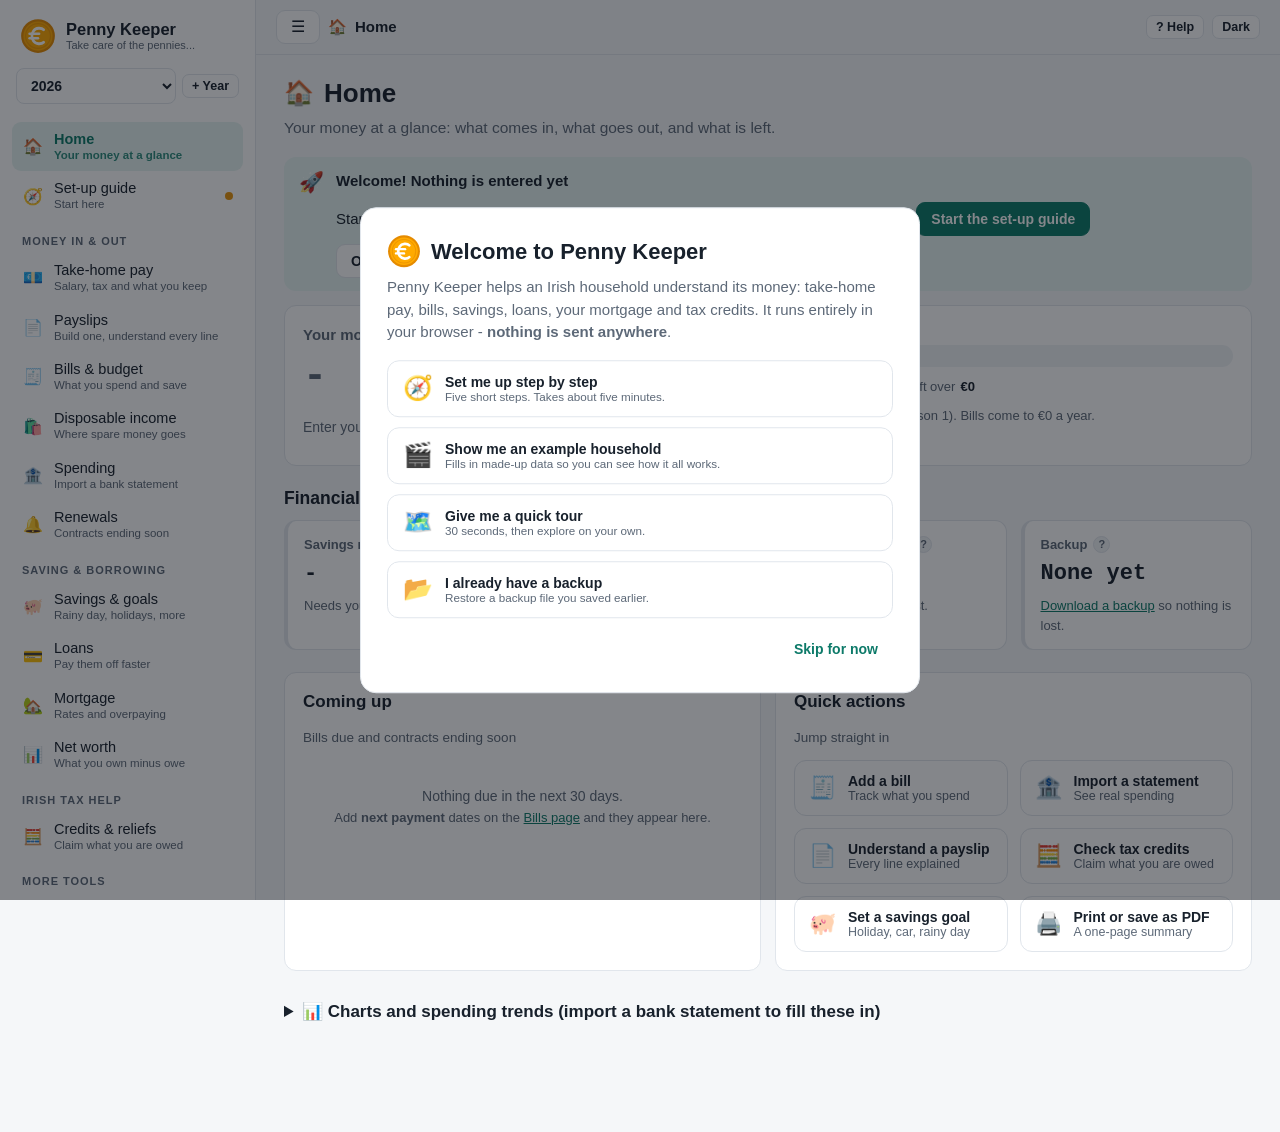
==== commit d3d061e6: "Add a Payslips page: build a payslip and get every number explained Type a payslip in box by box (no" ====
--- a/index.html
+++ b/index.html
@@ -10,7 +10,7 @@
      in a meta CSP; it belongs in a response header, and homelab/server.js now
      sends it. -->
 <meta http-equiv="Content-Security-Policy" content="default-src 'none'; script-src 'unsafe-inline'; style-src 'unsafe-inline'; img-src data: blob:; connect-src 'self'; base-uri 'none'; form-action 'none'">
-<title>Penny Keeper</title>
+<title>penny-keeper</title>
 <meta name="description" content="Penny Keeper: plain-English money tools for an Irish household. Runs in your browser; nothing is uploaded.">
 <link rel="icon" type="image/png" sizes="64x64" href="[data-uri]">
 <link rel="icon" type="image/svg+xml" href="data:image/svg+xml,%3Csvg%20xmlns='http://www.w3.org/2000/svg'%20viewBox='0%200%2064%2064'%20width='64'%20height='64'%20aria-label='Euro%20Coin%20Icon'%3E%3Ccircle%20cx='32'%20cy='32'%20r='30'%20fill='%23E58B00'/%3E%3Ccircle%20cx='32'%20cy='32'%20r='26'%20fill='%23FFAA00'/%3E%3Ccircle%20cx='32'%20cy='32'%20r='22'%20fill='none'%20stroke='%23E58B00'%20stroke-width='2'%20opacity='0.6'/%3E%3Cpath%20d='M%2042%2021%20C%2038%2017%2028%2017%2024%2023%20C%2020.5%2028.2%2020.5%2035.8%2024%2041%20C%2028%2047%2038%2047%2042%2043'%20fill='none'%20stroke='%23FFFFFF'%20stroke-width='5'%20stroke-linecap='round'/%3E%3Cpath%20d='M%2017%2028%20L%2034%2028'%20fill='none'%20stroke='%23FFFFFF'%20stroke-width='4.5'%20stroke-linecap='round'/%3E%3Cpath%20d='M%2017%2036%20L%2032%2036'%20fill='none'%20stroke='%23FFFFFF'%20stroke-width='4.5'%20stroke-linecap='round'/%3E%3C/svg%3E">
@@ -340,6 +340,78 @@
   .trk-stagehead .tot{order:5;flex-basis:100%;text-align:left}
   .trk-item .a::before{content:attr(data-label);display:block;font-size:11.5px;font-weight:650;color:var(--muted);margin-bottom:2px}
   .trk-fund{grid-template-columns:minmax(0,1fr) 110px 38px}
+}
+
+/* ---------- payslips ---------- */
+.ps-top{display:flex;align-items:center;gap:8px;flex-wrap:wrap}
+.ps-seg{display:inline-flex;border:1px solid var(--line);border-radius:10px;overflow:hidden}
+.ps-seg button{background:var(--surface);color:var(--text);border:0;padding:8px 14px;font-weight:650;cursor:pointer;font-size:14px}
+.ps-seg button+button{border-left:1px solid var(--line)}
+.ps-seg button[aria-pressed="true"]{background:var(--accent);color:var(--on-accent)}
+.ps-build{display:grid;grid-template-columns:minmax(0,1fr);gap:0 16px;align-items:start}
+.ps-live{order:-1}
+.ps-form .g2,.ps-form .g3{grid-template-columns:repeat(auto-fit,minmax(170px,1fr))}
+.psv{overflow-x:auto}
+.psv .psv-svg{display:block;width:100%;height:auto;min-width:640px;border:1px solid var(--line);border-radius:8px;background:#fff}
+.ps-lays{display:grid;grid-template-columns:repeat(auto-fit,minmax(150px,1fr));gap:10px}
+.ps-lay{display:flex;flex-direction:column;gap:3px;text-align:left;background:var(--surface);color:var(--text);border:1px solid var(--line);border-radius:10px;padding:8px;cursor:pointer}
+.ps-lay:hover{border-color:var(--accent)}
+.ps-lay[aria-pressed="true"]{border-color:var(--accent);box-shadow:0 0 0 2px var(--accent-dim);background:var(--accent-soft)}
+.ps-lay .psv{max-height:112px;overflow:hidden;margin-bottom:4px}
+.ps-lay .psv .psv-svg{min-width:0}
+.ps-lay small{color:var(--muted);font-size:12px;line-height:1.35}
+/* one payment or deduction: two fields a line, then the tick box and the remove button. The form column is narrow, so this is the layout at every width */
+.ps-row{display:grid;grid-template-columns:minmax(0,1fr) minmax(0,1fr);gap:8px 10px;align-items:center;padding:12px 0;border-bottom:1px solid var(--line)}
+.ps-row .a{display:block;margin:0}
+.ps-row .a::before{content:attr(data-label);display:block;font-size:11.5px;font-weight:650;color:var(--muted);margin-bottom:2px}
+.ps-row .btn{justify-self:end}
+.ps-chk{display:flex;align-items:center;gap:6px;font-size:13px;white-space:nowrap;margin:0}
+.ps-chk input{margin:0}
+.ps-read{display:flex;flex-direction:column}
+.ps-main{display:contents}
+.ps-main>.card:first-child{order:1}
+.ps-side{order:2}
+.ps-main>.card:not(:first-child){order:3}
+.ps-panel{margin-bottom:16px}
+.ps-pnav{display:flex;align-items:center;gap:6px}
+.ps-big{font-size:28px;font-weight:700;letter-spacing:-.01em;margin-top:2px}
+.ps-calc{margin-top:2px}
+.ps-calc td{white-space:normal;padding:5px 4px}
+.ps-calc td+td{text-align:right;font-weight:600;padding-left:12px}
+.ps-calc tr.sum td{font-weight:700;border-top:2px solid var(--line)}
+.ps-walk{display:grid;gap:6px}
+.ps-item{display:grid;grid-template-columns:minmax(0,1fr) auto;gap:1px 12px;text-align:left;background:var(--surface);color:var(--text);border:1px solid var(--line);border-radius:10px;padding:8px 12px;cursor:pointer}
+.ps-item:hover{border-color:var(--accent)}
+.ps-item.on{border-color:var(--accent);background:var(--accent-soft)}
+.ps-item .t{font-weight:650;display:flex;align-items:center}
+.ps-item .s{grid-column:1;color:var(--muted);font-size:13px;line-height:1.35}
+.ps-item .v{grid-column:2;grid-row:1 / span 2;align-self:center;font-weight:650}
+i.mk{display:inline-grid;place-items:center;width:17px;height:17px;border-radius:50%;font-style:normal;font-size:11px;font-weight:800;margin-left:6px;flex:none;color:var(--surface);line-height:1}
+i.mk.ok{background:var(--good)} i.mk.warn{background:var(--warn)} i.mk.info{background:var(--info)}
+.ps-check{display:flex;gap:10px;align-items:flex-start;width:100%;text-align:left;background:none;color:var(--text);border:0;border-bottom:1px solid var(--line);padding:9px 0;cursor:pointer}
+.ps-check i.mk{margin:2px 0 0}
+.ps-check span span{display:block;color:var(--muted);font-size:13px;line-height:1.4;margin-top:1px}
+.ps-split{display:block;width:100%;height:22px;border-radius:6px;overflow:hidden}
+/* wide enough for the form (or the explanation) to sit beside the payslip */
+@media (min-width:1200px){
+  .ps-build{grid-template-columns:minmax(0,1fr) minmax(0,1.25fr)}
+  .ps-live{order:0;position:sticky;top:12px;max-height:calc(100vh - 24px);overflow-y:auto;border-radius:var(--radius)}
+  .ps-live .card{margin-bottom:0}
+  .ps-live .psv .psv-svg{min-width:0}
+  .ps-read{display:grid;grid-template-columns:minmax(0,1.8fr) minmax(340px,1fr);gap:16px;align-items:start}
+  .ps-main .psv .psv-svg{min-width:0}
+  .ps-main{display:block}
+  .ps-side{position:sticky;top:12px}
+  .ps-panel{max-height:calc(100vh - 24px);overflow:auto;margin-bottom:0}
+}
+@media print{
+  .ps-noprint{display:none!important}
+  .ps-read,.ps-build{display:block}
+  .ps-side{position:static}
+  .ps-panel{max-height:none;overflow:visible}
+  .ps-main>.card,.ps-side .card{break-inside:avoid;border:0;padding:0}
+  .psv{overflow:visible}
+  .psv .psv-svg{min-width:0}
 }
 
 /* ---------- drawer / modal / tour ---------- */
@@ -979,6 +1051,7 @@
   delete DB.ui.mode;                                   // the old Simple / Full switch no longer exists
   if(!DB.ui.done || typeof DB.ui.done!=='object') DB.ui.done = {};
   DB.tracker = trackerNormalise(DB.tracker) || trackerBlank();         // Budget tracker projects
+  DB.payslips = psStore(DB.payslips);                                  // saved payslips and the one being worked on
   if(!DB.netWorth || typeof DB.netWorth!=='object') DB.netWorth = {};
   ['assets','liabs','snaps'].forEach(k=>{ if(!Array.isArray(DB.netWorth[k])) DB.netWorth[k] = []; });
   DB.netWorth.assets.forEach(a=>{ if(!a.id) a.id = uid(); });
@@ -2350,6 +2423,726 @@
     entries: entries.slice().sort((a,b)=> a.date<b.date ? 1 : a.date>b.date ? -1 : 0)
   };
 }
+/* ---------- payslips: build one, check the sums, keep the ones you want ----------
+   The Payslips page lets someone type in what their payslip says, draws it in the layout their payroll package uses,
+   and explains every box. This file is the data and the maths behind it - plain objects and sums, no page code - so
+   the tests can run it.
+
+   Where it lives: DB.payslips = {v:1, items:[...saved payslips], draft:{...}, draftOf:'id of the saved one being edited'}.
+   It is deliberately not part of a tax year: a payslip belongs to the date it was paid, and a "what-if copy" of a year
+   should not duplicate someone's payroll history. It sits beside DB.tracker and DB.netWorth and travels with every backup.
+
+   Every figure is typed in by the person from their own payslip. The checks (psChecks) recompute what Irish payroll
+   should have produced from the same inputs and say whether it agrees, in plain words. They are a second opinion, not an
+   authority: payroll software knows things this page does not (previous employment, a mid-year change to credits),
+   so a difference is worded as "worth asking about", never as "wrong". */
+
+/* The way the payslip is drawn. It changes nothing about the maths. */
+const PS_LAYOUTS = {
+  sage:   {name:'Sage Payroll', blurb:'The classic Irish layout: blue section bars and summary boxes down the right-hand side.'},
+  classic:{name:'Classic page', blurb:'A plain A4-style page: payments, then deductions, then net pay, with year-to-date figures underneath.'},
+  modern: {name:'Online portal', blurb:'The card style used by online payroll portals and phone apps, with take-home pay up front.'}
+};
+
+const PS_FREQS = {
+  W:  {label:'Weekly',      n:52, unit:'week'},
+  F:  {label:'Fortnightly', n:26, unit:'fortnight'},
+  '4':{label:'Four-weekly', n:13, unit:'four-week period'},
+  M:  {label:'Monthly',     n:12, unit:'month'}
+};
+
+/* What each payment is. `taxable` is the default for the Y/N column; `cash` false means it is never paid to you (notional pay). */
+const PS_PAY_KINDS = {
+  basic:     {label:'Salary or wages',                  desc:'Salary',                taxable:true,  cash:true},
+  overtime:  {label:'Overtime',                         desc:'Overtime',              taxable:true,  cash:true},
+  bonus:     {label:'Bonus',                            desc:'Bonus',                 taxable:true,  cash:true},
+  commission:{label:'Commission',                       desc:'Commission',            taxable:true,  cash:true},
+  allowance: {label:'Allowance (taxable)',              desc:'Allowance',             taxable:true,  cash:true},
+  bik:       {label:'Benefit in kind (notional pay)',   desc:'BIK',                   taxable:true,  cash:false},
+  expense:   {label:'Expenses paid back (not taxed)',   desc:'Travel & subsistence',  taxable:false, cash:true},
+  other:     {label:'Other payment',                    desc:'Other payment',         taxable:true,  cash:true}
+};
+/* What each deduction is. `pre` means it comes off before income tax is worked out (so it reduces taxable pay). */
+const PS_DED_KINDS = {
+  paye:   {label:'PAYE (income tax)',       desc:'PAYE',             pre:false},
+  prsi:   {label:'PRSI',                    desc:'PRSI',             pre:false},
+  usc:    {label:'USC',                     desc:'USC',              pre:false},
+  lpt:    {label:'Local Property Tax',      desc:'LPT',              pre:false},
+  pension:{label:'Pension',                 desc:'Pension',          pre:true},
+  avc:    {label:'AVC (extra pension)',     desc:'AVC',              pre:true},
+  health: {label:'Health insurance',        desc:'Health insurance', pre:false},
+  union:  {label:'Union subscription',      desc:'Union subs',       pre:false},
+  other:  {label:'Other deduction',         desc:'Other deduction',  pre:false}
+};
+const PS_BASES = {cumulative:'Cumulative', week1:'Week 1 / Month 1', emergency:'Emergency'};
+const PS_USC_MODES = {ordinary:'Ordinary rates', reduced:'Reduced rates (medical card or aged 70+)', exempt:'Exempt (income under 13,000)'};
+const PS_METHODS = ['Bank transfer', 'Cheque', 'Cash'];
+const PS_PRSI_CREDIT_TO = 424;      // weekly pay at which the low-earner PRSI credit has tapered to nothing (credit is up to 12 from 352.01)
+
+/* Employer PRSI, Class A: [from, standard rate, lower rate used on low weekly pay]. The 2024-10 and 2025-10 steps and the 2026-10
+   step are from the Budget PRSI roadmap; 2027-10 is the rate already in law. Earlier years held at 11.05% / 8.8%. */
+const PS_EMPLOYER_PRSI = [
+  ['2022-01-01', .1105, .088], ['2024-10-01', .1115, .089], ['2025-10-01', .1125, .09],
+  ['2026-10-01', .114, .0915], ['2027-10-01', .1155, .093]
+];
+
+const psPayDefault = kind => (PS_PAY_KINDS[kind] || PS_PAY_KINDS.other).desc;
+const psDedDefault = kind => (PS_DED_KINDS[kind] || PS_DED_KINDS.other).desc;
+function psNewPay(kind, amount){
+  const k = PS_PAY_KINDS[kind] ? kind : 'other';
+  return {id:uid(), desc:PS_PAY_KINDS[k].desc, kind:k, taxable:PS_PAY_KINDS[k].taxable, hours:0, amount:num(amount)};
+}
+function psNewDed(kind, amount){
+  const k = PS_DED_KINDS[kind] ? kind : 'other';
+  return {id:uid(), desc:PS_DED_KINDS[k].desc, kind:k, pre:PS_DED_KINDS[k].pre, amount:num(amount), ytd:0};
+}
+
+function psBlank(layout){
+  const d = new Date();
+  return {
+    id:uid(), saved:'', layout:PS_LAYOUTS[layout] ? layout : 'sage', title:'',
+    employer:{name:'', regNo:''},
+    employee:{name:'', number:'', dept:'', cost:'', ppsn:''},
+    period:{freq:'M', number:d.getMonth()+1, date:iso(d), method:'Bank transfer'},
+    payments:[psNewPay('basic')],
+    deductions:[psNewDed('paye'), psNewDed('prsi'), psNewDed('usc')],
+    /* the summary boxes as printed; left empty they are worked out from the lines above */
+    printed:{gross:'', deds:'', nonTax:'', rounding:'', net:''},
+    cum:{gross:0, nonTaxDeds:0, taxable:0, credit:0, cutoff:0, taxPaid:0},
+    tax:{basis:'cumulative', status:'', emer:'', creditPeriod:0, cutoffPeriod:0, prsiClass:'A1', insWeeks:0, usc:'ordinary'},
+    er:{prsiPeriod:0, prsiYtd:0, bikYtd:0}
+  };
+}
+
+/* Tidy anything that claims to be a payslip - a saved one, or one from a restored backup. Missing fields are filled in. */
+function psNormalise(p){
+  const b = psBlank(p && p.layout);
+  if(!p || typeof p !== 'object') return b;
+  const obj = v => (v && typeof v === 'object') ? v : {};
+  const str = (v, d, max) => (v == null ? d : String(v)).slice(0, max || 80);
+  const q = {id:str(p.id, uid(), 24) || uid(), saved:str(p.saved, '', 30), layout:b.layout, title:str(p.title, '', 60)};
+  const em = obj(p.employer), ee = obj(p.employee), pe = obj(p.period);
+  q.employer = {name:str(em.name, ''), regNo:str(em.regNo, '', 30)};
+  q.employee = {name:str(ee.name, ''), number:str(ee.number, '', 20), dept:str(ee.dept, '', 20), cost:str(ee.cost, '', 20), ppsn:str(ee.ppsn, '', 12).toUpperCase()};
+  q.period = {freq:PS_FREQS[pe.freq] ? pe.freq : 'M', number:clamp(Math.round(num(pe.number)) || 1, 1, 60),
+    date:parseDate(pe.date) ? iso(parseDate(pe.date)) : b.period.date, method:str(pe.method, b.period.method, 30)};
+  q.payments = (Array.isArray(p.payments) ? p.payments : []).filter(x=>x && typeof x === 'object').map(x=>{
+    const k = PS_PAY_KINDS[x.kind] ? x.kind : 'other';
+    return {id:str(x.id, uid(), 24) || uid(), desc:str(x.desc, psPayDefault(k), 40), kind:k,
+      taxable:k === 'bik' ? true : (typeof x.taxable === 'boolean' ? x.taxable : PS_PAY_KINDS[k].taxable), hours:num(x.hours), amount:num(x.amount)};
+  });
+  q.deductions = (Array.isArray(p.deductions) ? p.deductions : []).filter(x=>x && typeof x === 'object').map(x=>{
+    const k = PS_DED_KINDS[x.kind] ? x.kind : 'other';
+    return {id:str(x.id, uid(), 24) || uid(), desc:str(x.desc, psDedDefault(k), 40), kind:k,
+      pre:typeof x.pre === 'boolean' ? x.pre : PS_DED_KINDS[k].pre, amount:num(x.amount), ytd:num(x.ytd)};
+  });
+  const seen = new Set();
+  q.payments.concat(q.deductions).forEach(x=>{ while(seen.has(x.id)) x.id = uid(); seen.add(x.id); });
+  const pr = obj(p.printed);
+  q.printed = {}; Object.keys(b.printed).forEach(k=>{ q.printed[k] = blankish(pr[k]) || String(pr[k]).trim() === '' ? '' : num(pr[k]); });
+  const cu = obj(p.cum), ta = obj(p.tax), er = obj(p.er);
+  q.cum = {}; Object.keys(b.cum).forEach(k=>{ q.cum[k] = num(cu[k]); });
+  q.tax = {basis:PS_BASES[ta.basis] ? ta.basis : 'cumulative', status:str(ta.status, '', 12), emer:str(ta.emer, '', 12),
+    creditPeriod:num(ta.creditPeriod), cutoffPeriod:num(ta.cutoffPeriod), prsiClass:str(ta.prsiClass, 'A1', 6).toUpperCase(),
+    insWeeks:num(ta.insWeeks), usc:PS_USC_MODES[ta.usc] ? ta.usc : 'ordinary'};
+  q.er = {}; Object.keys(b.er).forEach(k=>{ q.er[k] = num(er[k]); });
+  return q;
+}
+
+/* The whole store, as it sits in DB.payslips. */
+function psStore(s){
+  const o = (s && typeof s === 'object') ? s : {};
+  const items = (Array.isArray(o.items) ? o.items : []).filter(x=>x && typeof x === 'object').map(psNormalise);
+  const seen = new Set();
+  items.forEach(x=>{ while(seen.has(x.id)) x.id = uid(); seen.add(x.id); });
+  return {v:1, items, draft:(o.draft && typeof o.draft === 'object') ? psNormalise(o.draft) : null,
+    draftOf:items.some(x=>x.id === o.draftOf) ? o.draftOf : ''};
+}
+/* what makes two payslips "the same" when deciding whether there is anything unsaved: everything but the ids and the save time */
+const psSig = p => JSON.stringify(p, (k, v) => (k === 'id' || k === 'saved') ? undefined : v);
+
+const psPeriodWord = p => { const u = (PS_FREQS[p.period.freq] || PS_FREQS.M).unit; return u.charAt(0).toUpperCase() + u.slice(1); };
+function psTitle(p){
+  if(p.title && p.title.trim()) return p.title.trim();
+  const d = parseDate(p.period.date);
+  return psPeriodWord(p) + ' ' + p.period.number + ' - ' + (d ? d.toLocaleDateString('en-IE', {day:'numeric', month:'short', year:'numeric'}) : 'no date');
+}
+
+/* ---------------- the sums ---------------- */
+
+/* PRSI and USC change dates and rates by year, so look them up for the payment date. */
+function psPrsiRates(dateIso){
+  const d = parseDate(dateIso) || new Date();
+  const b = presetFor(d.getFullYear());
+  let er = PS_EMPLOYER_PRSI[0];
+  PS_EMPLOYER_PRSI.forEach(r=>{ if(iso(d) >= r[0]) er = r; });
+  return {ee:(d.getMonth()+1) >= num(b.prsiChangeMonth) ? b.prsiRate2 : b.prsiRate1, erHigh:er[1], erLow:er[2],
+    exemptWeekly:num(b.prsiExemptWeekly), year:d.getFullYear()};
+}
+/* What PRSI on one pay should be for a Class A employee. Nothing at 352 a week or less; between 352.01 and 424 a week a credit of
+   up to 12 a week is taken off, tapering to nothing. Everything is scaled to the pay period. */
+function psPrsiExpected(pay, n, R){
+  const weekly = pay * n / 52;
+  if(weekly <= R.exemptWeekly) return 0;
+  let owed = pay * R.ee;
+  if(weekly <= PS_PRSI_CREDIT_TO) owed -= Math.max(0, 12 - (weekly - 352.01) / 6) * 52 / n;
+  return Math.max(0, owed);
+}
+const psInCreditZone = (pay, n, R) => { const w = pay * n / 52; return w > R.exemptWeekly && w <= PS_PRSI_CREDIT_TO; };
+
+function psUscBands(mode, b){
+  if(mode === 'exempt') return [{to:1e12, rate:0}];
+  if(mode === 'reduced') return [{to:b.uscBands[0].to, rate:b.uscBands[0].rate}, {to:1e12, rate:b.uscBands[1].rate}];
+  return b.uscBands;
+}
+/* USC on all the pay so far this year. The year's bands are shared out over the periods, which is the same as working out
+   the USC on the pay as if it carried on all year and taking the share that has gone by. */
+function psUscToDate(cumGross, no, n, mode, b){
+  if(mode === 'emergency') return Math.max(cumGross, 0) * 0.08;
+  return uscFor(Math.max(cumGross, 0) * n / no, psUscBands(mode, b), mode === 'exempt' ? 1e12 : b.uscExempt) * no / n;
+}
+/* Income tax on pay to date: 20% up to the cut-off to date, 40% above it, less the credits to date. */
+function psPayeToDate(taxable, cutoff, credit, b){
+  const t = Math.max(taxable, 0), c = Math.max(cutoff, 0);
+  return Math.max(0, Math.min(t, c) * b.lowRate + Math.max(t - c, 0) * b.highRate - credit);
+}
+
+/* Every total the page shows, worked out from the lines. `shown` swaps in a printed figure where the person typed one. */
+function psCalc(p){
+  const f = PS_FREQS[p.period.freq] || PS_FREQS.M, n = f.n;
+  const sum = (list, fn) => round2(list.reduce((s, x) => s + fn(x), 0));
+  const amt = x => num(x.amount);
+  const pays = p.payments, deds = p.deductions;
+  const gross = sum(pays.filter(x=>x.taxable), amt);
+  const notional = sum(pays.filter(x=>x.kind === 'bik'), amt);
+  const nonTaxPaid = sum(pays.filter(x=>!x.taxable && x.kind !== 'bik'), amt);
+  const nonTaxAdj = round2(nonTaxPaid - notional);
+  const of = k => sum(deds.filter(x=>x.kind === k), amt);
+  const ytdOf = k => sum(deds.filter(x=>x.kind === k), x=>num(x.ytd));
+  const totalDeds = sum(deds, amt);
+  const pre = sum(deds.filter(x=>x.pre), amt);
+  const rounding = blankish(p.printed.rounding) ? 0 : num(p.printed.rounding);
+  const net = round2(gross - totalDeds + nonTaxAdj + rounding);
+  const d = parseDate(p.period.date) || new Date();
+  const show = (k, v) => blankish(p.printed[k]) ? v : num(p.printed[k]);
+  return {
+    f, n, no:Math.max(1, Math.round(num(p.period.number)) || 1), year:d.getFullYear(), date:iso(d),
+    gross, notional, nonTaxPaid, nonTaxAdj, totalDeds, pre, taxablePay:round2(gross - pre), rounding, net,
+    paye:of('paye'), prsi:of('prsi'), usc:of('usc'), lpt:of('lpt'), pension:round2(of('pension') + of('avc')),
+    ytd:{paye:ytdOf('paye'), prsi:ytdOf('prsi'), usc:ytdOf('usc')},
+    shown:{gross:show('gross', gross), deds:show('deds', totalDeds), nonTax:show('nonTax', nonTaxAdj), rounding, net:show('net', net)}
+  };
+}
+
+/* ---------------- the self-checks ----------------
+   Each check is {id, key, status, title, text}. `key` names the box on the payslip it is about. status is 'ok' (it agrees),
+   'warn' (it does not, and that is worth a question to payroll or a second look at what was typed) or 'info' (a note, or
+   a check that could not be done and why). */
+function psChecks(p, c){
+  const out = [];
+  const add = (id, key, status, title, text) => out.push({id, key, status, title, text});
+  const b = presetFor(c.year), R = psPrsiRates(c.date), n = c.n, no = c.no;
+  const cls = String(p.tax.prsiClass || '').trim().toUpperCase(), classA = !cls || cls.charAt(0) === 'A';
+  const basis = p.tax.basis;
+  const rate = r => String(+(r * 100).toFixed(2)) + '%';
+  const first = k => p.deductions.find(x=>x.kind === k);
+  const rowKey = k => { const r = first(k); return r ? 'ded:' + r.id : ''; };
+  const near = (a, z, tol) => Math.abs(a - z) <= tol;
+
+  /* the three printed totals, if they were typed in */
+  [['gross', 'sum.gross', 'Gross pay', c.gross, 'Add up the payments marked taxable. A line may be missing, or marked taxable when it is not.'],
+   ['deds', 'sum.deds', 'Total deductions', c.totalDeds, 'A deduction may be missing from the list above, or one amount may have been mistyped.']].forEach(([k, key, label, got, hint])=>{
+    if(blankish(p.printed[k])) return;
+    if(near(num(p.printed[k]), got, 0.02)) add(k, key, 'ok', label + ' adds up', 'The lines you typed add up to ' + fmt(got) + ', the same as the total on your payslip.');
+    else add(k, key, 'warn', label + ' does not add up', 'Your payslip says ' + fmt(num(p.printed[k])) + ' but the lines add up to ' + fmt(got) + '. ' + hint);
+  });
+  if(!blankish(p.printed.net)){
+    if(near(num(p.printed.net), c.net, 0.02)) add('net', 'sum.net', 'ok', 'Net pay adds up', 'Gross pay, less deductions, plus any non-tax adjustment comes to ' + fmt(c.net) + ', the same as your payslip.');
+    else add('net', 'sum.net', 'warn', 'Net pay does not add up', 'Gross ' + fmt(c.gross) + ' - deductions ' + fmt(c.totalDeds) + (c.nonTaxAdj ? ' + non-tax adjustments ' + fmt(c.nonTaxAdj) : '') +
+      ' comes to ' + fmt(c.net) + ', but your payslip says ' + fmt(num(p.printed.net)) + '. Check the amounts you typed, or whether payroll made an adjustment that is not in the list.');
+  }
+
+  /* employee PRSI */
+  if(first('prsi') && c.gross > 0){
+    const key = rowKey('prsi');
+    if(!classA) add('prsi', key, 'info', 'PRSI not checked', 'Your PRSI class is ' + cls + ', and only class A (most employees) can be checked here. Other classes pay different rates.');
+    else {
+      const want = round2(psPrsiExpected(c.gross, n, R)), tol = psInCreditZone(c.gross, n, R) ? 0.15 : 0.03;
+      if(near(c.prsi, want, tol)){
+        add('prsi', key, 'ok', 'PRSI matches',
+          want === 0 ? 'Pay this low (at or under ' + fmt(R.exemptWeekly) + ' a week) pays no PRSI, and none was taken.'
+          : 'PRSI of ' + rate(R.ee) + ' on ' + fmt(c.gross) + ' is ' + fmt(want) + (psInCreditZone(c.gross, n, R) ? ', after the low-earner PRSI credit' : '') + ' - the same as your payslip.');
+      } else {
+        add('prsi', key, 'warn', 'PRSI is different',
+          'We get ' + fmt(want) + ' (' + rate(R.ee) + ' of ' + fmt(c.gross) + ') but your payslip shows ' + fmt(c.prsi) +
+          '. The rate changed on 1 October, so a pay date either side of it matters; a different PRSI class or pay that PRSI is not charged on would also explain it.');
+      }
+    }
+  }
+  /* employer PRSI */
+  if(num(p.er.prsiPeriod) > 0 && c.gross > 0 && classA){
+    const hi = round2(c.gross * R.erHigh), lo = round2(c.gross * R.erLow), got = num(p.er.prsiPeriod);
+    if(near(got, hi, 0.03)) add('erprsi', 'er.prsi', 'ok', 'Employer PRSI matches', 'The standard employer rate on ' + fmt(c.gross) + ' is ' + rate(R.erHigh) + ', which is ' + fmt(hi) + ' - the same as your payslip.');
+    else if(near(got, lo, 0.03)) add('erprsi', 'er.prsi', 'ok', 'Employer PRSI matches', 'On pay this low your employer pays the lower rate of ' + rate(R.erLow) + ', which is ' + fmt(lo) + ' - the same as your payslip.');
+    else add('erprsi', 'er.prsi', 'warn', 'Employer PRSI is different', 'Employer PRSI of ' + fmt(got) + ' is ' + rate(got / c.gross) + ' of ' + fmt(c.gross) + '. For a payment on ' + c.date +
+      ' the usual rates are ' + rate(R.erHigh) + ' and ' + rate(R.erLow) + '. A different PRSI class, or pay the PRSI base does not include, would explain it.');
+  }
+  /* USC */
+  if(first('usc') && c.gross > 0){
+    const key = rowKey('usc'), mode = basis === 'emergency' ? 'emergency' : p.tax.usc;
+    const ytd = c.ytd.usc, cumGross = num(p.cum.gross);
+    const useYtd = basis === 'cumulative' && ytd > 0 && cumGross > 0;
+    const want = round2(useYtd ? psUscToDate(cumGross, no, n, mode, b) : psUscToDate(c.gross, 1, n, mode, b));
+    const got = useYtd ? ytd : c.usc, tol = Math.max(useYtd ? 1 : 0.5, want * 0.015);
+    const what = useYtd ? 'so far this year' : 'this period';
+    if(near(got, want, tol)) add('usc', key, 'ok', 'USC matches', 'Working USC out on ' + fmt(useYtd ? cumGross : c.gross) + ' of pay ' + what + ' gives ' + fmt(want) + ' - close enough to the ' + fmt(got) + ' on your payslip.');
+    else add('usc', key, 'warn', 'USC is different', 'We get ' + fmt(want) + ' ' + what + ' on ' + (mode === 'ordinary' ? 'the ordinary USC rates' : mode === 'reduced' ? 'the reduced USC rates' : mode === 'exempt' ? 'an exemption' : 'the 8% emergency rate') +
+      ', your payslip shows ' + fmt(got) + '. Reduced rates (medical card, or aged 70+) and an exemption are set in the Tax and PRSI details; pay that varied a lot, or income from an earlier job, can also move it.');
+  }
+  /* PAYE */
+  if(first('paye') && c.gross > 0){
+    const key = rowKey('paye'), taxableTD = num(p.cum.taxable) || (num(p.cum.gross) - num(p.cum.nonTaxDeds));
+    const cutoffTD = num(p.cum.cutoff), creditTD = num(p.cum.credit);
+    const paidTD = num(p.cum.taxPaid) || c.ytd.paye;
+    if(basis === 'emergency'){
+      add('paye', key, 'info', 'PAYE not checked', 'You are on the emergency basis, which ignores your credits and (after the first few weeks) puts all your pay at 40%, so there is nothing to compare it with here.');
+    } else if(basis === 'cumulative' && taxableTD > 0 && (cutoffTD > 0 || creditTD > 0) && paidTD > 0){
+      const want = round2(psPayeToDate(taxableTD, cutoffTD, creditTD, b));
+      if(near(paidTD, want, 0.15)) add('paye', key, 'ok', 'PAYE adds up', 'The tax to date works out at ' + fmt(want) + ' from your taxable pay, cut-off and credits to date, ' + (near(paidTD, want, 0.005) ? 'the same as' : 'within rounding of') + ' the ' + fmt(paidTD) + ' on your payslip.');
+      else add('paye', key, 'warn', 'PAYE is different', 'From your year-to-date taxable pay, cut-off and credits we get tax to date of ' + fmt(want) + ', but your payslip says ' + fmt(paidTD) +
+        ' (' + fmt(Math.abs(paidTD - want)) + ' ' + (paidTD > want ? 'more' : 'less') + '). Check the year-to-date figures you typed; if they match your payslip, ask payroll - a credit may have changed part-way through the year.');
+    } else if(basis === 'week1' && (num(p.tax.cutoffPeriod) > 0 || num(p.tax.creditPeriod) > 0)){
+      const want = round2(psPayeToDate(c.taxablePay, num(p.tax.cutoffPeriod), num(p.tax.creditPeriod), b));
+      if(near(c.paye, want, 0.1)) add('paye', key, 'ok', 'PAYE adds up', 'On the week 1 / month 1 basis this pay stands alone: ' + fmt(c.taxablePay) + ' taxed at 20% up to ' + fmt(num(p.tax.cutoffPeriod)) + ' and 40% above, less ' + fmt(num(p.tax.creditPeriod)) + ' of credit, is ' + fmt(want) + ' - the same as your payslip.');
+      else add('paye', key, 'warn', 'PAYE is different', 'On the week 1 / month 1 basis we get ' + fmt(want) + ' for this pay but your payslip shows ' + fmt(c.paye) + '. Check the credit and cut-off for this period in the Tax and PRSI details.');
+    } else {
+      add('paye', key, 'info', 'PAYE not checked yet', basis === 'cumulative'
+        ? 'Fill in the year-to-date boxes (taxable pay, tax credit, cut-off and tax paid) and we can check your PAYE against them.'
+        : 'Fill in this period\'s tax credit and cut-off in the Tax and PRSI details and we can check your PAYE.');
+    }
+  }
+  /* credits and cut-off */
+  if(num(p.cum.credit) > 0 && num(p.tax.creditPeriod) > 0){
+    const want = round2(num(p.tax.creditPeriod) * no);
+    if(near(num(p.cum.credit), want, 0.06 + 0.005 * no)) add('credit', 'cum.credit', 'ok', 'Credits add up', 'Your credit for one period (' + fmt(num(p.tax.creditPeriod)) + ') times ' + no + ' periods is ' + fmt(want) + ', which is the credit to date on your payslip.');
+    else add('credit', 'cum.credit', 'info', 'Credits changed during the year', 'One period\'s credit times ' + no + ' would be ' + fmt(want) + ', but the credit to date is ' + fmt(num(p.cum.credit)) + '. That happens when Revenue changes your credits part-way through the year, or you started mid-year.');
+  }
+  if(num(p.tax.creditPeriod) > 0){
+    const yr = round2(num(p.tax.creditPeriod) * n);
+    const single = creditAmount('single', c.year), emp = creditAmount('employee', c.year);
+    const combos = [['a single person with the Employee credit', single + emp], ['a married couple or civil partners on one income, with the Employee credit', creditAmount('married', c.year) + emp],
+      ['a single parent with the Employee credit', single + creditAmount('spccc', c.year) + emp]];
+    const hit = combos.find(x=>near(yr, x[1], 3));
+    if(hit) add('creditYear', 'tax.creditPeriod', 'ok', 'Credits look standard', 'Over a year your credits come to ' + fmt(yr) + ', which is what ' + hit[0] + ' gets in ' + c.year + '.');
+    else add('creditYear', 'tax.creditPeriod', 'info', 'Credits are not the usual amount', 'Over a year your credits come to ' + fmt(yr) + '. The usual figure for a single person in ' + c.year + ' is ' + fmt(single + emp) + '. That is fine if you have extra credits or a different situation - your Tax Credit Certificate on Revenue myAccount shows the exact figures.');
+  }
+  if(num(p.cum.cutoff) > 0){
+    const yr = round2(num(p.cum.cutoff) / no * n);
+    const bands = [['a single person', b.srcopSingle], ['a single parent', b.srcopParent], ['a married couple or civil partners on one income', b.srcopMax]];
+    const hit = bands.find(x=>near(yr, x[1], 3));
+    if(hit) add('cutoff', 'cum.cutoff', 'ok', 'Cut-off looks standard', 'The cut-off to date works out at ' + fmt(yr) + ' for a full year, which is the ' + c.year + ' band for ' + hit[0] + '.');
+    else add('cutoff', 'cum.cutoff', 'info', 'Cut-off is not a standard band', 'The cut-off to date works out at ' + fmt(yr) + ' for a full year. The ' + c.year + ' bands are ' + fmt(b.srcopSingle) + ' (single), ' + fmt(b.srcopParent) + ' (single parent) and ' + fmt(b.srcopMax) +
+      ' (married, one income). Couples who both work share their bands, so another figure is normal; if you are single, check your certificate.');
+  }
+  if(num(p.cum.gross) > 0 && num(p.cum.taxable) > 0){
+    const want = round2(num(p.cum.gross) - num(p.cum.nonTaxDeds));
+    if(near(num(p.cum.taxable), want, 0.06)) add('taxable', 'cum.taxable', 'ok', 'Taxable pay adds up', 'Gross pay to date less non-tax deductions to date is ' + fmt(want) + ', the same as taxable pay to date.');
+    else add('taxable', 'cum.taxable', 'info', 'Taxable pay is not gross less deductions', 'Gross pay to date less the non-tax deductions to date is ' + fmt(want) + ', but taxable pay to date is ' + fmt(num(p.cum.taxable)) + '. Payroll can treat some items (pension, benefit in kind, pay from a previous job) differently, so this is a note, not an error.');
+  }
+  if(num(p.cum.gross) > 0 && c.gross > 0 && no > 1){
+    const avg = num(p.cum.gross) / no;
+    if(Math.abs(avg - c.gross) / Math.max(avg, 1) > 0.05)
+      add('average', 'cum.gross', 'info', c.gross > avg ? 'This pay is above your average' : 'This pay is below your average',
+        'Your pay to date averages ' + fmt(avg) + ' over ' + no + ' periods, and this payslip is ' + fmt(c.gross) + '. Overtime, a bonus, unpaid leave or a pay rise would all show up like this.');
+  }
+  if(num(p.tax.insWeeks) > 0){
+    const w = num(p.tax.insWeeks), want = Math.round(52 * no / n);
+    if(w > 53) add('weeks', 'tax.insWeeks', 'warn', 'Too many insurable weeks', 'There are only 52 or 53 weeks in a year, but this says ' + w + '.');
+    else if(w < want - 2) add('weeks', 'tax.insWeeks', 'info', 'Fewer insurable weeks than weeks gone by', 'About ' + want + ' weeks of the year have gone by, but ' + w + ' are counted. That is normal if you started this job part-way through the year or had unpaid leave.');
+    else add('weeks', 'tax.insWeeks', 'ok', 'Insurable weeks look right', w + ' insurable weeks fits with about ' + want + ' weeks of the year having gone by.');
+  }
+  if(p.employee.ppsn){
+    if(/^\d{7}[A-Z]{1,2}$/.test(p.employee.ppsn)) add('ppsn', 'employee.ppsn', 'ok', 'PPS number is in the right form', 'Seven digits followed by one or two letters is how every PPS number looks.');
+    else add('ppsn', 'employee.ppsn', 'warn', 'PPS number looks wrong', 'A PPS number is seven digits followed by one or two letters, like 1234567T. Check what you typed against your payslip.');
+  }
+  if(basis === 'emergency') add('emergency', 'tax.status', 'warn', 'You are on emergency tax', 'Emergency tax means payroll does not have your credits and cut-off from Revenue. Sort it out with Revenue (myAccount) or your employer, and the extra tax is refunded once your details arrive.');
+  if(no > n + 1) add('periodNo', 'period.number', 'warn', 'Pay period number looks high', 'A ' + c.f.label.toLowerCase() + ' payslip has ' + n + ' periods a year, but this says period ' + no + '.');
+  return out;
+}
+
+/* Where each euro went: take-home pay and each kind of deduction, for the bar on the page. */
+function psSplit(p, c){
+  return [
+    {id:'paye', label:'Income tax (PAYE)', amount:c.paye}, {id:'usc', label:'USC', amount:c.usc}, {id:'prsi', label:'PRSI', amount:c.prsi},
+    {id:'pension', label:'Pension and AVC', amount:c.pension},
+    {id:'other', label:'Other deductions', amount:round2(c.totalDeds - c.paye - c.usc - c.prsi - c.pension)},
+    {id:'net', label:'Your take-home pay', amount:c.net}
+  ].filter(x=>x.amount > 0.004);
+}
+
+/* What changed between two payslips: [label, before, after]. */
+function psCompare(a, b){
+  const rows = [['Gross pay', a.gross, b.gross], ['Income tax (PAYE)', a.paye, b.paye], ['USC', a.usc, b.usc], ['PRSI', a.prsi, b.prsi],
+    ['Pension and AVC', a.pension, b.pension], ['Other deductions', round2(a.totalDeds - a.paye - a.usc - a.prsi - a.pension), round2(b.totalDeds - b.paye - b.usc - b.prsi - b.pension)],
+    ['Take-home pay', a.net, b.net]];
+  return rows.map(r=>({label:r[0], before:r[1], after:r[2], diff:round2(r[2] - r[1])}));
+}
+
+/* The next payslip in the run: same lines, the next period, and every year-to-date figure carried forward by this one. */
+function psNextFrom(src){
+  const p = psNormalise(JSON.parse(JSON.stringify(src))), c = psCalc(p), n = c.n, no = c.no;
+  p.id = uid(); p.saved = ''; p.title = '';
+  const d = parseDate(p.period.date) || new Date();
+  const atMonthEnd = d.getDate() === new Date(d.getFullYear(), d.getMonth() + 1, 0).getDate();
+  let nd;
+  if(p.period.freq === 'M'){ nd = addMonths(d, 1); if(atMonthEnd) nd = new Date(nd.getFullYear(), nd.getMonth() + 1, 0); }
+  else nd = addDays(d, p.period.freq === 'W' ? 7 : p.period.freq === 'F' ? 14 : 28);
+  const newYear = nd.getFullYear() !== d.getFullYear();
+  const credit = num(p.tax.creditPeriod) || (no ? num(p.cum.credit) / no : 0);
+  const cutoff = num(p.tax.cutoffPeriod) || (no ? num(p.cum.cutoff) / no : 0);
+  const bik = round2(p.payments.filter(x=>x.kind === 'bik').reduce((s, x)=>s + num(x.amount), 0));
+  p.period.date = iso(nd);
+  Object.keys(p.printed).forEach(k=>{ p.printed[k] = ''; });
+  if(newYear){
+    p.period.number = 1;
+    Object.keys(p.cum).forEach(k=>{ p.cum[k] = 0; });
+    p.deductions.forEach(x=>{ x.ytd = 0; });
+    p.er.prsiYtd = 0; p.er.bikYtd = 0; p.tax.insWeeks = 0;
+    return p;
+  }
+  p.period.number = no + 1;
+  p.cum.gross = round2(num(p.cum.gross) + c.gross);
+  p.cum.nonTaxDeds = round2(num(p.cum.nonTaxDeds) + c.pre);
+  p.cum.taxable = round2(num(p.cum.taxable) + c.taxablePay);
+  p.cum.credit = round2(num(p.cum.credit) + credit);
+  p.cum.cutoff = round2(num(p.cum.cutoff) + cutoff);
+  p.cum.taxPaid = round2(num(p.cum.taxPaid) + c.paye);
+  p.deductions.forEach(x=>{ x.ytd = round2(num(x.ytd) + num(x.amount)); });
+  p.er.prsiYtd = round2(num(p.er.prsiYtd) + num(p.er.prsiPeriod));
+  p.er.bikYtd = round2(num(p.er.bikYtd) + bik);
+  if(num(p.tax.insWeeks) > 0) p.tax.insWeeks += Math.round(52 * (no + 1) / n) - Math.round(52 * no / n);
+  return p;
+}
+
+/* A made-up monthly payslip for July 2026, worked out with the same formulas the checks use, so everything on it agrees. */
+function psExample(layout){
+  const year = 2026, b = presetFor(year), n = 12, no = 7, salary = 3900, pensionPct = 5, expenses = 120;
+  const pension = round2(salary * pensionPct / 100), taxableM = salary - pension;
+  const cutoffM = b.srcopSingle / n, creditM = (creditAmount('single', year) + creditAmount('employee', year)) / n;
+  const payeTo = k => psPayeToDate(taxableM * k, cutoffM * k, creditM * k, b);
+  const uscTo = k => psUscToDate(salary * k, k, n, 'ordinary', b);
+  const R = psPrsiRates('2026-07-31');
+  const p = psBlank(layout);
+  p.employer = {name:'Example Ltd', regNo:'123456'};
+  p.employee = {name:'Sample Employee', number:'0012', dept:'OPS', cost:'100', ppsn:'1234567T'};
+  p.period = {freq:'M', number:no, date:'2026-07-31', method:'Bank transfer'};
+  const prsi = round2(salary * R.ee);
+  p.payments = [psNewPay('basic', salary), psNewPay('expense', expenses)];
+  const ded = (kind, amount, ytd) => { const x = psNewDed(kind, amount); x.ytd = round2(ytd); return x; };
+  p.deductions = [ded('paye', round2(payeTo(no) - payeTo(no - 1)), payeTo(no)), ded('prsi', prsi, prsi * no), ded('usc', round2(uscTo(no) - uscTo(no - 1)), uscTo(no)), ded('pension', pension, pension * no)];
+  p.cum = {gross:salary * no, nonTaxDeds:pension * no, taxable:taxableM * no, credit:round2(creditM * no), cutoff:round2(cutoffM * no), taxPaid:round2(payeTo(no))};
+  p.tax = {basis:'cumulative', status:'N', emer:'', creditPeriod:round2(creditM), cutoffPeriod:round2(cutoffM), prsiClass:'A1', insWeeks:30, usc:'ordinary'};
+  p.er = {prsiPeriod:round2(salary * R.erHigh), prsiYtd:round2(salary * R.erHigh * no), bikYtd:0};
+  return p;
+}
+
+/* A summary line per saved payslip, for the spreadsheet export. */
+function psCsvRows(items){
+  const rows = [['Payment date', 'Period', 'Employer', 'Employee', 'Gross pay', 'PAYE', 'USC', 'PRSI', 'Pension and AVC', 'Other deductions', 'Total deductions',
+    'Non-tax adjustments', 'Net pay', 'Employer PRSI', 'Gross pay to date', 'Tax paid to date']];
+  items.slice().sort((a, b)=> a.period.date < b.period.date ? -1 : a.period.date > b.period.date ? 1 : 0).forEach(p=>{
+    const c = psCalc(p);
+    rows.push([p.period.date, psPeriodWord(p) + ' ' + p.period.number, p.employer.name, p.employee.name, c.shown.gross, c.paye, c.usc, c.prsi, c.pension,
+      round2(c.totalDeds - c.paye - c.usc - c.prsi - c.pension), c.shown.deds, c.shown.nonTax, c.shown.net, num(p.er.prsiPeriod), num(p.cum.gross), num(p.cum.taxPaid) || c.ytd.paye]);
+  });
+  return rows;
+}
+/* ---------- payslips: what each box means ----------
+   psExplain(p, c, checks, key) answers "what is this box?" for one box on the payslip, in plain English and with the
+   person's own numbers filled in. `key` names the box: 'employee.ppsn', 'sum.net', 'pay:<id>' for a payment line,
+   'ded:<id>' for a deduction line, and so on - the drawings (ui/95-payslip-svg.js) and the walk-through use the same keys.
+
+   Text is plain, with **double stars** around words to put in bold; the page escapes it before turning those into <b>. The
+   returned object is {key, title, value, sub, say:[paragraphs], how:[[label, value, 'sum'?]], tip, checks:[...]}, or null
+   for a key that does not exist. Wording is deliberately about what the box usually means: payroll packages label things
+   a little differently, and the page says so rather than pretending to know your payroll's exact wording. */
+
+const PS_CLASS_NOTES = {
+  A:'Class A covers most employees: people in the private sector, and public servants recruited since 6 April 1995. The number after the letter (A1 is the usual one) is a sub-class that mostly matters for how much your employer pays.',
+  B:'Class B is for permanent, pensionable civil and public servants recruited before 6 April 1995. They pay less PRSI than class A and are covered for fewer benefits.',
+  C:'Class C is for pensionable public servants recruited before 6 April 1995 (the Defence Forces and some others), who pay a lower rate of PRSI.',
+  D:'Class D is for pensionable public servants recruited before 6 April 1995, who pay a lower rate of PRSI.',
+  H:'Class H is for non-commissioned officers and other ranks of the Defence Forces.',
+  J:'Class J is for people on very low pay (under 38 a week), employees aged 66 or over, and a few other groups. It gives cover for only some benefits.',
+  K:'Class K is for public office holders.',
+  M:'Class M is for people under 16, and a few others who pay no PRSI.',
+  S:'Class S is for the self-employed and some company directors.'
+};
+
+function psExplain(p, c, checks, key){
+  const R = psPrsiRates(c.date), b = presetFor(c.year), n = c.n, no = c.no, f = c.f;
+  const M = fmt, pr = r => String(+(r * 100).toFixed(2)) + '%';
+  const when = d => { const x = parseDate(d); return x ? x.toLocaleDateString('en-IE', {day:'numeric', month:'long', year:'numeric'}) : 'no date yet'; };
+  const mine = (checks || []).filter(x=>x.key === key);
+  const T = (title, o) => Object.assign({key, title, value:'', sub:'', say:[], how:[], tip:'', checks:mine}, o || {});
+  const some = v => (v === '' || v == null) ? '-' : String(v);
+  const lowNote = c.year === 2026 ? ' (up to 552 a week in 2026)' : '';
+  const pctOf = (a, z) => z > 0 ? pr(a / z) : '-';
+
+  /* ---------- the top of the payslip ---------- */
+  const TOP = {
+    'employer.name': () => T('Employer', {value:some(p.employer.name),
+      say:['This is the company that pays you. By law your employer has to give you a payslip every time you are paid, showing your gross pay and each deduction taken from it.'],
+      tip:'Keep your payslips. A mortgage, a loan or a rental application will ask for recent ones, and they are how you check your tax at the end of the year.'}),
+    'employer.regNo': () => T('Company registration number', {value:some(p.employer.regNo),
+      say:['The number the Companies Registration Office gave the company. It identifies the legal employer and has nothing to do with your own pay or tax.']}),
+    'employee.name': () => T('Your name', {value:some(p.employee.name),
+      say:['Your name as payroll has it. Revenue knows you by your PPS number rather than your name, but a wrong name can cause trouble with records like your P60, so tell payroll if it is not right.']}),
+    'employee.number': () => T('Employee number', {value:some(p.employee.number),
+      say:['Your ID inside this employer\'s payroll system. It is not a government number - it is just how payroll finds you. Quote it when you ring or email them about a payslip.']}),
+    'employee.dept': () => T('Department', {value:some(p.employee.dept),
+      say:['A code for the part of the business you work in. It is used for the company\'s own bookkeeping and has no effect on your pay or tax.']}),
+    'employee.cost': () => T('Cost centre', {value:some(p.employee.cost),
+      say:['A code for the budget your pay is charged to inside the company. Pure bookkeeping - it has no effect on what you are paid.']}),
+    'employee.ppsn': () => T('PPS number', {value:some(p.employee.ppsn),
+      say:['Your Personal Public Service number. Revenue and the Department of Social Protection identify you by it, and every time you are paid your employer reports the pay, tax, USC and PRSI to Revenue against this number.'],
+      tip:'Treat your PPS number a bit like a password for your tax affairs and do not post it anywhere public. Penny Keeper keeps it only in this browser.'}),
+    'period.freq': () => T('How often you are paid', {value:f.label, sub:n + ' pays a year',
+      say:['On the payslip this is usually a letter: **W** is weekly, **F** fortnightly, **M** monthly and **4** four-weekly.',
+        'It matters because every yearly figure - your tax credits, your tax cut-off point, the USC bands - is split across your pays so that you get a fair share of each one every time.'],
+      how:[['Pays a year', String(n)], ['A yearly 4,000 of tax credit becomes', M(4000 / n) + ' a pay']]}),
+    'period.number': () => T('Pay period number', {value:String(no), sub:'of ' + n + ' this year',
+      say:['Which pay of the tax year this is. The Irish tax year is the calendar year, 1 January to 31 December, so period 1 is your first pay of January.',
+        'Most people are taxed on a cumulative basis, and this number is what makes that work: by now ' + no + ' of your ' + n + ' pays have gone by, so ' + pr(no / n) + ' of your yearly credits and cut-off are available to set against your pay so far.'],
+      how:[['Pays so far this year', no + ' of ' + n], ['Share of the year gone by', pr(no / n)]]}),
+    'period.date': () => T('Payment date', {value:when(p.period.date), sub:'tax year ' + c.year,
+      say:['The day you are paid. It matters for more than when the money arrives: it decides which tax year the pay belongs to, and which PRSI rate applies, because PRSI rates go up on 1 October.'],
+      how:[['Tax year', String(c.year)], ['Employee PRSI rate on this date', pr(R.ee)], ['Employer PRSI rate on this date', pr(R.erHigh)]]}),
+    'period.method': () => T('Pay method', {value:some(p.period.method),
+      say:['How the money reaches you. A bank transfer is the usual way, and means your net pay is lodged to your account on the payment date. Some payslips leave this box blank.']})
+  };
+
+  /* ---------- the summary boxes ---------- */
+  const lines = (list, sign) => list.filter(x=>num(x.amount) !== 0).map(x=>[(x.desc || 'Line') + (x.kind === 'bik' ? ' (notional)' : ''), (sign || '') + M(num(x.amount))]);
+  const SUM = {
+    'sum.gross': () => T('Gross pay', {value:M(c.shown.gross), sub:'before anything comes off',
+      say:['Everything you earned in this pay, before a cent is taken off. It is the total of the payments that are marked as taxable.'],
+      how:lines(p.payments.filter(x=>x.taxable)).concat([['Gross pay', M(c.gross), 'sum']]).concat(lines(p.payments.filter(x=>!x.taxable)).map(r=>['Not included: ' + r[0] + ' (not taxable)', r[1]])),
+      tip:c.pre > 0 ? 'Gross pay is not the same as the pay you are taxed on. Your ' + M(c.pre) + ' of pension and similar deductions come off before income tax is worked out, so your taxable pay for this period is ' + M(c.taxablePay) + '.'
+        : 'Gross pay and taxable pay are the same when nothing is taken off before tax (a pension contribution, for example, would be).'}),
+    'sum.deds': () => T('Total deductions', {value:M(c.shown.deds), sub:pctOf(c.totalDeds, c.gross) + ' of gross pay',
+      say:['Everything that came off your gross pay: tax, USC and PRSI, plus anything you have chosen or agreed to, such as a pension contribution or health insurance.'],
+      how:lines(p.deductions).concat([['Total deductions', M(c.totalDeds), 'sum']])}),
+    'sum.nontax': () => T('Non-tax adjustments', {value:M(c.shown.nonTax), sub:'moves your pay without being taxed',
+      say:['Some things change your take-home pay without being taxed. Money paid back to you for expenses is added here; notional pay (benefit in kind) is taken back out, because it counts as pay for tax purposes but you never receive it as cash.'],
+      how:lines(p.payments.filter(x=>!x.taxable && x.kind !== 'bik'), '+').concat(lines(p.payments.filter(x=>x.kind === 'bik'), '-')).concat([['Total', M(c.nonTaxAdj), 'sum']])}),
+    'sum.rounding': () => T('Rounding', {value:M(c.rounding),
+      say:['Some employers round your take-home pay to a tidy amount, such as the nearest 5 cent. The tiny difference shows here, and may be settled on a later payslip. Most payslips show nothing, or zero, in this box.']}),
+    'sum.net': () => T('Net pay (take-home pay)', {value:M(c.shown.net), sub:c.gross > 0 ? 'you keep ' + (c.net / c.gross * 100).toFixed(1) + ' cent in every euro of gross' : '',
+      say:['Net pay is what you actually receive: your gross pay, less the deductions, plus or minus any non-tax adjustments. It is the amount that lands in your bank account.'],
+      how:[['Gross pay', M(c.gross)], ['Less total deductions', '-' + M(c.totalDeds)], ['Plus non-tax adjustments', M(c.nonTaxAdj)], ['Rounding', M(c.rounding)], ['Net pay', M(c.net), 'sum']],
+      tip:'If the amount in your bank is different from this, look at the pay method and date, or whether part of your pay goes to another account.'})
+  };
+
+  /* ---------- year to date ---------- */
+  const cum = p.cum, taxableTD = num(cum.taxable) || (num(cum.gross) - num(cum.nonTaxDeds)), paidTD = num(cum.taxPaid) || c.ytd.paye;
+  const CUM = {
+    'cum.gross': () => T('Gross pay to date', {value:M(num(cum.gross)), sub:'since 1 January',
+      say:['All your gross pay so far this tax year. It is a running total: each payslip adds that pay to it. If you started this job part-way through the year it only counts pay from here, plus anything carried over from your last job\'s P45.'],
+      how:no > 1 && num(cum.gross) > 0 ? [['Average per pay so far', M(num(cum.gross) / no)], ['This pay', M(c.gross)], ['If every pay was the same, a year would be', M(num(cum.gross) / no * n)]] : []}),
+    'cum.nonTaxDeds': () => T('Non-tax deductions to date', {value:M(num(cum.nonTaxDeds)), sub:'since 1 January',
+      say:['The total this year of deductions that are not tax - such as pension contributions. Where they come off before tax, they are the reason your taxable pay is lower than your gross pay.']}),
+    'cum.taxable': () => {
+      const cut = num(cum.cutoff), diff = cut > 0 ? taxableTD - cut : 0;
+      return T('Taxable pay to date', {value:M(taxableTD), sub:'the pay you have been taxed on this year',
+        say:['The part of your pay that income tax is charged on, added up for the year so far. It is your gross pay to date, less deductions such as pension that come off before tax.',
+          cut > 0 ? (diff > 0 ? 'Your taxable pay is **' + M(diff) + ' above** your cut-off to date, so that much of your pay has been taxed at 40% and pay above the cut-off continues to be.' : 'Your taxable pay is **' + M(-diff) + ' below** your cut-off to date, so all of it has been taxed at 20%.') : ''].filter(Boolean),
+        how:[['Gross pay to date', M(num(cum.gross))], ['Less non-tax deductions to date', '-' + M(num(cum.nonTaxDeds))], ['Taxable pay to date', M(num(cum.gross) - num(cum.nonTaxDeds)), 'sum']].concat(cut > 0 ? [['Standard rate cut-off to date', M(cut)]] : []),
+        tip:'USC and PRSI are not worked out on taxable pay - they use your full gross pay, because pension contributions do not reduce them.'});
+    },
+    'cum.credit': () => T('Tax credit to date', {value:M(num(cum.credit)), sub:'your credits used so far this year',
+      say:['Your yearly tax credits are shared evenly across your pays, and this is the part that has built up so far. It is taken off your tax, not off your pay.'],
+      how:num(p.tax.creditPeriod) > 0 ? [['Credit for one pay', M(num(p.tax.creditPeriod))], ['× pays so far', String(no)], ['= credit to date', M(num(p.tax.creditPeriod) * no), 'sum']] : []}),
+    'cum.cutoff': () => T('Standard rate cut-off to date', {value:M(num(cum.cutoff)), sub:'pay taxed at 20% so far this year',
+      say:['Your cut-off point is the slice of pay taxed at 20%. Pay above it is taxed at 40%. Like your credits it is shared across the year\'s pays, and this is the amount that has built up so far.'],
+      how:no > 0 && num(cum.cutoff) > 0 ? [['Full-year cut-off (worked back)', M(num(cum.cutoff) / no * n)], ['Share of the year gone by', pr(no / n)], ['Cut-off to date', M(num(cum.cutoff)), 'sum']] : [],
+      tip:'Your cut-off comes from Revenue (your Tax Credit Certificate). A single person in ' + c.year + ' has ' + M(b.srcopSingle) + '; a married couple with one income has ' + M(b.srcopMax) + '.'}),
+    'cum.taxPaid': () => T('Tax paid to date', {value:M(paidTD), sub:'PAYE collected so far this year',
+      say:['All the income tax taken from you so far this year. It should equal the "balance" on your PAYE line. USC and PRSI are not included - they are separate.'],
+      how:c.gross > 0 && num(cum.gross) > 0 ? [['Tax paid to date', M(paidTD)], ['Gross pay to date', M(num(cum.gross))], ['As a share of gross pay', pctOf(paidTD, num(cum.gross))]] : []})
+  };
+
+  /* ---------- tax and PRSI settings ---------- */
+  const TAXKEYS = {
+    'tax.status': () => {
+      const base = {cumulative:['Your tax is being worked out on the cumulative basis - the normal one.', 'Each pay is added to a running total for the year and the tax on the whole total is worked out, less what you have already paid. That way a quiet month, a bonus or a missed pay all even out across the year.'],
+        week1:['Your tax is being worked out on the Week 1 / Month 1 basis.', 'Each pay is treated on its own, as if it were the first of the year: you get one pay\'s worth of credits and cut-off and nothing evens out later. Revenue tells payroll which basis to use, and you can ask Revenue (myAccount or by phone) about it.'],
+        emergency:['You are on the emergency basis.', 'Payroll has no valid credits or cut-off from Revenue for you, so no credits are given and, after the first few pays, all your pay is taxed at 40% with USC at 8%. Get in touch with Revenue, or check myAccount, so your details reach your employer - the extra tax is refunded once they do.']}[p.tax.basis];
+      return T('Tax and USC status', {value:p.tax.status || PS_BASES[p.tax.basis], sub:PS_BASES[p.tax.basis] + ' basis, USC: ' + PS_USC_MODES[p.tax.usc].toLowerCase(),
+        say:[p.tax.status ? 'The code **' + p.tax.status + '** on the payslip is payroll\'s shorthand for how your tax and USC are being worked out - ask payroll what it stands for on yours. What matters is the basis behind it, which you chose on the Build tab:' : 'This tells you how your tax and USC are being worked out.', base[0], base[1]],
+        how:[['Tax basis', PS_BASES[p.tax.basis]], ['USC rates', PS_USC_MODES[p.tax.usc]]],
+        tip:'The basis and your credits come to payroll from Revenue in a notice called an RPN (Revenue Payroll Notification). If anything looks off, the fix starts with Revenue, not payroll.'});
+    },
+    'tax.emer': () => T('Emergency status period', {value:some(p.tax.emer),
+      say:['On some payslips this box records when emergency tax started, or for how many pays you have been taxed that way. If it is empty you have not been on the emergency basis. If it has something in it, check on Revenue myAccount that your credits and cut-off have been loaded.',
+        'Packages word this box differently, so if you are not sure what yours means, ask payroll.']}),
+    'tax.creditPeriod': () => {
+      const yr = num(p.tax.creditPeriod) * n, single = creditAmount('single', c.year), emp = creditAmount('employee', c.year);
+      return T('Tax credit for this pay', {value:M(num(p.tax.creditPeriod)), sub:yr > 0 ? M(yr) + ' over a year' : '',
+        say:['Your yearly tax credits shared out across your pays. A tax credit is a fixed amount taken straight off your tax bill (not off your pay), so a credit of 100 saves you exactly 100 of tax. Most employees have two: the Personal credit and the Employee (PAYE) credit.'],
+        how:num(p.tax.creditPeriod) > 0 ? [['Credit for this pay', M(num(p.tax.creditPeriod))], ['× pays a year', String(n)], ['= credits over a full year', M(yr), 'sum'], ['A single employee in ' + c.year, M(single + emp) + ' (' + M(single) + ' + ' + M(emp) + ')']] : [],
+        tip:'Your exact credits are on your Tax Credit Certificate (Revenue myAccount). Extra credits such as Home Carer, Single Person Child Carer or an age credit are added to the total.'});
+    },
+    'tax.cutoffPeriod': () => T('Cut-off for this pay', {value:M(num(p.tax.cutoffPeriod)),
+      say:['Your yearly standard rate cut-off point shared out across your pays: the amount of this pay that is taxed at 20% on the Week 1 / Month 1 basis. Pay above it is taxed at 40%.']}),
+    'tax.prsiClass': () => {
+      const cls = String(p.tax.prsiClass || '').toUpperCase(), note = PS_CLASS_NOTES[cls.charAt(0)];
+      return T('PRSI class', {value:some(cls),
+        say:[note || 'Your PRSI class says which kind of worker you are, and so what rate you and your employer pay and which benefits you are covered for. Ask payroll if you do not recognise yours.',
+          cls.charAt(0) === 'A' || !cls ? 'As a class A employee you pay ' + pr(R.ee) + ' of your pay in PRSI on this date and your employer pays ' + pr(R.erHigh) + '.' : ''].filter(Boolean),
+        tip:'If your class is not the one you expect (a second job, a change of job, turning 66), ask payroll to check it - the wrong class can affect your benefits.'});
+    },
+    'tax.insWeeks': () => T('Insurable weeks', {value:p.tax.insWeeks ? String(num(p.tax.insWeeks)) : '-', sub:'about ' + Math.round(52 * no / n) + ' weeks have gone by',
+      say:['The number of weeks this year that count towards your social insurance record. Every week you are paid in this job counts, so a full year is 52. A long enough record is what qualifies you for the State pension and other benefits, so gaps matter.'],
+      how:num(p.tax.insWeeks) > 0 ? [['Weeks counted so far', String(num(p.tax.insWeeks))], ['Weeks of the year gone by (about)', String(Math.round(52 * no / n))]] : []})
+  };
+
+  /* ---------- on top: the employer's side ---------- */
+  const ER = {
+    'er.prsi': () => T('Employer PRSI this pay', {value:M(num(p.er.prsiPeriod)), sub:c.gross > 0 && num(p.er.prsiPeriod) > 0 ? pr(num(p.er.prsiPeriod) / c.gross) + ' of your pay' : '',
+      say:['Your employer pays PRSI on top of your pay, as a cost of employing you. It is not taken from you and does not reduce your take-home pay - it is shown so you can see what you cost.'],
+      how:[['Pay it is charged on', M(c.gross)], ['Standard rate on ' + when(c.date), pr(R.erHigh)], ['Lower rate for low weekly pay' + lowNote, pr(R.erLow)]],
+      tip:'Employer PRSI goes up in small steps each 1 October. The standard rate was ' + pr(R.erHigh) + ' on this payment date.'}),
+    'er.prsiYtd': () => T('Employer PRSI to date', {value:M(num(p.er.prsiYtd)), sub:'since 1 January',
+      say:['The running total of employer PRSI this year. Like the amount for this pay, it is paid by your employer on top of your wages.']}),
+    'er.bikYtd': () => T('Benefit in kind to date', {value:M(num(p.er.bikYtd)), sub:'since 1 January',
+      say:['The taxable value of perks given to you in kind this year, such as a company car or health insurance paid by your employer. You are not paid it in cash, but it counts as pay for tax, USC and PRSI, so payroll keeps a running total to report to Revenue.'],
+      tip:'Zero is normal. It only applies if your employer provides a perk like this.'})
+  };
+
+  if(TOP[key]) return TOP[key]();
+  if(SUM[key]) return SUM[key]();
+  if(CUM[key]) return CUM[key]();
+  if(TAXKEYS[key]) return TAXKEYS[key]();
+  if(ER[key]) return ER[key]();
+  if(key.indexOf('pay:') === 0) return psExplainPayment(p, c, mine, key, T);
+  if(key.indexOf('ded:') === 0) return psExplainDeduction(p, c, mine, key, T);
+  return null;
+}
+
+function psExplainPayment(p, c, mine, key, T){
+  const x = p.payments.find(r=>'pay:' + r.id === key);
+  if(!x) return null;
+  const M = fmt, pr = r => String(+(r * 100).toFixed(2)) + '%', a = num(x.amount), k = PS_PAY_KINDS[x.kind];
+  const say = {
+    basic:['Your normal pay for this period.' + (a > 0 ? ' If it is the same every time, it is a yearly salary of ' + M(a * c.n) + ' before tax.' : '')],
+    overtime:['Extra hours paid on top of your normal pay. It is taxed like the rest of your pay, but because it sits on top, it can be the part that falls above your cut-off and is taxed at 40%.'],
+    bonus:['A one-off extra payment. It is taxed like normal pay, with PRSI and USC as well, and because it sits on top of your normal pay it may be taxed at 40%. That is why a bonus usually feels smaller than it looked.'],
+    commission:['Pay based on what you sold or earned for the company. It is taxed like normal pay, with PRSI and USC as well.'],
+    allowance:['A regular extra amount paid with your wages, such as a shift, on-call or travel allowance. Because it is marked taxable it is treated as pay, with tax, USC and PRSI on it. Genuine expenses paid back to you are different - they are marked as not taxable.'],
+    bik:['Notional pay: the taxable value of a perk you get in kind, such as a company car or health insurance paid by your employer. You do not receive it as cash. Payroll adds its value to your pay so that tax, USC and PRSI are charged on it, then takes it back out when working out your net pay (you will see it under non-tax adjustments).'],
+    expense:['Money paid back to you for costs of doing your job, such as mileage or subsistence. Revenue lets employers pay genuine, vouched expenses (or those at the approved rates) tax-free, so there is no tax, USC or PRSI on it and it is not part of your gross pay.'],
+    other:['Another payment in your pay. Whether it is taxed depends on the Y/N column: Y means it counts as pay, N means it does not.']
+  }[x.kind];
+  const how = [];
+  if(a > 0 && x.hours > 0) how.push(['Hours', String(x.hours)], ['Pay per hour', M(a / x.hours)]);
+  if(x.kind === 'basic' && a > 0) how.push(['This pay', M(a)], ['× pays a year', String(c.n)], ['= a year, if the same every pay', M(a * c.n), 'sum']);
+  how.push(['Taxable (the Y/N column)', x.kind === 'bik' ? 'Yes - notional' : x.taxable ? 'Yes - tax, USC and PRSI apply' : 'No - none of them apply']);
+  if(x.taxable && c.gross > 0 && p.payments.filter(r=>r.taxable).length > 1) how.push(['Share of your gross pay', pr(a / c.gross)]);
+  const tip = {bonus:'Close to half of a bonus can go in tax, USC and PRSI if it falls above your cut-off (40% tax, 3% or 8% USC and about 4% PRSI).',
+    expense:'Only genuine, vouched expenses or those at Revenue\'s approved rates can be paid tax-free. Anything else would have been taxed like pay.',
+    bik:'This is why a company car or employer-paid health insurance can raise your tax without a cent more reaching your bank account.'}[x.kind] || '';
+  return T(x.desc || k.label, {value:M(a), sub:k.label + (x.kind === 'bik' ? ' - counted as pay, not paid to you' : x.taxable ? ' - taxable' : ' - not taxable'), say, how, tip});
+}
+
+function psExplainDeduction(p, c, mine, key, T){
+  const x = p.deductions.find(r=>'ded:' + r.id === key);
+  if(!x) return null;
+  const M = fmt, pr = r => String(+(r * 100).toFixed(2)) + '%', a = num(x.amount), y = num(x.ytd), n = c.n, no = c.no;
+  const b = presetFor(c.year), R = psPrsiRates(c.date);
+  const out = {value:M(a), sub:y > 0 ? M(y) + ' so far this year' : '', say:[], how:[], tip:''};
+  const timing = x.pre ? 'It comes off **before** income tax is worked out (the Y in the T/N column), so it lowers your taxable pay.' : 'It comes off **after** tax has been worked out, so it does not change your tax.';
+
+  if(x.kind === 'paye'){
+    const taxableTD = num(p.cum.taxable) || (num(p.cum.gross) - num(p.cum.nonTaxDeds)), cut = num(p.cum.cutoff), cred = num(p.cum.credit);
+    out.say = ['PAYE stands for Pay As You Earn. It is your income tax, taken from each pay by your employer and sent to Revenue for you.',
+      'Tax is **20%** on pay up to your cut-off point and **40%** on pay above it. Your tax credits are then taken off the tax - they come off the bill, not off your pay.',
+      p.tax.basis === 'cumulative' ? 'Payroll does not work each pay out on its own. It totals the whole year so far, works out the tax on that, and takes off what you have already paid, so a bonus or a quiet month evens out over the year.' : ''].filter(Boolean);
+    if(p.tax.basis === 'cumulative' && taxableTD > 0 && (cut > 0 || cred > 0)){
+      const low = Math.min(taxableTD, cut), high = Math.max(taxableTD - cut, 0), before = low * b.lowRate + high * b.highRate, due = Math.max(before - cred, 0);
+      const paid = num(p.cum.taxPaid) || y;
+      out.how = [['Taxable pay so far this year', M(taxableTD)], ['The first ' + M(low) + ' at 20%', M(low * b.lowRate)], ['The other ' + M(high) + ' at 40%', M(high * b.highRate)],
+        ['Tax before credits', M(before), 'sum'], ['Less tax credits so far', '-' + M(cred)], ['Tax due so far this year', M(due), 'sum'],
+        ['Paid in earlier pays', M(paid - a)], ['So the tax for this pay', M(due - (paid - a)), 'sum']];
+    } else if(p.tax.basis === 'week1' && (num(p.tax.cutoffPeriod) > 0 || num(p.tax.creditPeriod) > 0)){
+      const cut = num(p.tax.cutoffPeriod), low = Math.min(c.taxablePay, cut), high = Math.max(c.taxablePay - cut, 0), before = low * b.lowRate + high * b.highRate;
+      out.how = [['Taxable pay for this pay', M(c.taxablePay)], ['The first ' + M(low) + ' at 20%', M(low * b.lowRate)], ['The other ' + M(high) + ' at 40%', M(high * b.highRate)],
+        ['Tax before credits', M(before), 'sum'], ['Less credit for this pay', '-' + M(num(p.tax.creditPeriod))], ['PAYE for this pay', M(Math.max(before - num(p.tax.creditPeriod), 0)), 'sum']];
+    } else out.how = [['Taxable pay for this pay', M(c.taxablePay)], ['Rates', '20% up to your cut-off, then 40%']];
+    out.tip = 'If your PAYE looks too high, the usual cause is credits that are missing from your Revenue record. Check your Tax Credit Certificate in Revenue myAccount.';
+  } else if(x.kind === 'prsi'){
+    const want = psPrsiExpected(c.gross, n, R);
+    out.say = ['PRSI is Pay Related Social Insurance. Your contributions build your right to social welfare benefits such as the State pension, maternity benefit and Jobseeker\'s Benefit.',
+      'It is charged on all your pay, including bonuses and benefit in kind. Your pension contributions do not reduce it, and tax credits do not either - only people on very low pay get a small PRSI credit.'];
+    out.how = [['Pay PRSI is charged on', M(c.gross)], ['Rate on ' + c.date, pr(R.ee)], ['PRSI for this pay', M(want), 'sum']];
+    if(psInCreditZone(c.gross, n, R)) out.how.splice(2, 0, ['Low-earner credit taken off', '-' + M(c.gross * R.ee - want)]);
+    out.tip = 'The rate rises a little each 1 October (it is ' + pr(R.ee) + ' on this payment date). Your employer pays PRSI as well, on top of your wages - see the employer boxes.';
+  } else if(x.kind === 'usc'){
+    const mode = p.tax.basis === 'emergency' ? 'emergency' : p.tax.usc;
+    out.say = ['USC is the Universal Social Charge. It is charged on your gross pay in bands: a very small percentage on the first slice, then more on each slice above it.',
+      'Unlike income tax, your tax credits and cut-off have no effect on it, and your pension contributions do not reduce it. It is not charged at all if your income for the year is 13,000 or less.'];
+    if(mode === 'emergency') out.how = [['Pay', M(c.gross)], ['Emergency USC rate', '8%'], ['USC', M(c.gross * 0.08), 'sum']];
+    else {
+      const bands = psUscBands(mode, b); let prev = 0, tot = 0; const rows = [];
+      if(c.gross * n <= b.uscExempt && mode !== 'exempt') rows.push(['Yearly pay of ' + M(c.gross * n) + ' is under the ' + M(b.uscExempt) + ' exemption', M(0)]);
+      else bands.forEach(band=>{
+        const lim = band.to >= 1e11 ? Infinity : band.to / n, slice = Math.max(Math.min(c.gross, lim) - prev, 0);
+        if(slice > 0 && band.rate > 0){ rows.push([M(slice) + ' at ' + pr(band.rate), M(slice * band.rate)]); tot += slice * band.rate; }
+        prev = lim;
+      });
+      out.how = rows.concat([['USC for this pay', M(tot), 'sum']]);
+    }
+    out.tip = 'If you hold a full medical card, or you are 70 or over and your income is 60,000 or less, only the reduced USC rates (0.5% and 2%) apply. Tell payroll so they are used.';
+  } else if(x.kind === 'lpt'){
+    out.say = ['Local Property Tax is a yearly tax on the value of your home. If you chose to pay it through your pay, Revenue tells payroll how much to take, spread across the year\'s pays.'];
+    out.how = [['This pay', M(a)], ['× pays a year', String(n)], ['= LPT over a full year', M(a * n), 'sum']];
+    out.tip = 'You can change how you pay LPT, or stop the payroll deduction, with Revenue - not with your employer.';
+  } else if(x.kind === 'pension'){
+    out.say = ['Your own contribution to a workplace pension. ' + timing, 'Because it comes off before tax, you get income tax relief at your highest rate. It does **not** reduce USC or PRSI, which are still worked out on your full gross pay.'];
+    out.how = c.gross > 0 ? [['Your contribution', M(a)], ['As a share of gross pay', pr(a / c.gross)], ['Taxable pay falls from', M(c.gross) + ' to ' + M(c.taxablePay)]] : [];
+    out.tip = 'Because of the tax relief, putting 100 into a pension costs you only about 80 if you pay tax at 20%, or 60 if some of it would be taxed at 40%.';
+  } else if(x.kind === 'avc'){
+    out.say = ['An Additional Voluntary Contribution is extra money you choose to put into a pension through your pay. ' + timing, 'You get the same tax relief as for a normal pension contribution, but not on USC or PRSI.'];
+    out.how = c.gross > 0 ? [['Your AVC', M(a)], ['As a share of gross pay', pr(a / c.gross)]] : [];
+    out.tip = 'Tax relief is limited by your age, from 15% of your earnings under 30 up to 40% from 60, and applies to earnings up to 115,000.';
+  } else if(x.kind === 'health'){
+    out.say = ['Your health insurance premium, taken from your pay. ' + timing, 'Tax relief (20%, on up to 1,000 for an adult and 500 for a child) is normally given by the insurer, which charges you a lower premium, so you do not claim it again.'];
+    out.tip = 'If your employer pays part of your premium, that part is a benefit in kind and shows on the payments side instead.';
+  } else if(x.kind === 'union'){
+    out.say = ['A subscription to your trade union, taken from your pay. ' + timing];
+  } else {
+    out.say = ['A deduction your employer makes because you agreed to it or the law says so - a savings or credit union scheme, a uniform, parking, a loan repayment. ' + timing];
+  }
+  out.say.push('The **balance** is the total so far this year (' + M(y) + '). It goes up by this amount with each pay.');
+  if(!(y > 0)) out.say.pop();
+  return T(x.desc || PS_DED_KINDS[x.kind].label, out);
+}
+
+/* The order to read the boxes in, grouped: [{title, keys:[...]}]. Optional text boxes that were left empty are skipped. */
+function psOrder(p){
+  const c = psCalc(p), has = v => String(v || '').trim() !== '';
+  const groups = [
+    {title:'Who and when', keys:['employer.name'].concat(has(p.employer.regNo) ? ['employer.regNo'] : [], ['employee.name'], has(p.employee.number) ? ['employee.number'] : [],
+      has(p.employee.dept) ? ['employee.dept'] : [], has(p.employee.cost) ? ['employee.cost'] : [], ['employee.ppsn', 'period.freq', 'period.number', 'period.date'])},
+    {title:'What you were paid', keys:p.payments.map(x=>'pay:' + x.id)},
+    {title:'What came off', keys:p.deductions.map(x=>'ded:' + x.id)},
+    {title:'Your pay at a glance', keys:['sum.gross', 'sum.deds'].concat(c.nonTaxAdj !== 0 || c.shown.nonTax !== 0 ? ['sum.nontax'] : [], c.rounding !== 0 ? ['sum.rounding'] : [], ['sum.net', 'period.method'])},
+    {title:'Your year so far', keys:['cum.gross', 'cum.nonTaxDeds', 'cum.taxable', 'cum.credit', 'cum.cutoff', 'cum.taxPaid']},
+    {title:'The tax settings behind it', keys:['tax.status'].concat(has(p.tax.emer) ? ['tax.emer'] : [], ['tax.creditPeriod'], num(p.tax.cutoffPeriod) > 0 && p.layout !== 'sage' ? ['tax.cutoffPeriod'] : [], ['tax.prsiClass', 'tax.insWeeks'])},
+    {title:'What your employer pays on top', keys:['er.prsi', 'er.prsiYtd', 'er.bikYtd']}
+  ];
+  return groups.filter(g=>g.keys.length);
+}
 /* ---------------- charts (canvas, no libraries) ----------------
    Sizing rule: the .chartbox owns the dimensions. We set the canvas
    CSS size in px and the backing store to css * dpr, so the element
@@ -2655,6 +3448,15 @@
       'Two earners? Use <b>+ Add another earner</b>. The Bills page can then share joint bills between you.',
       'Credits are listed for every year. They follow the figures on revenue.ie - <b>confirm yours there</b>.',
       'Credits claimed on your tax return after the year ends (rent, mortgage interest) are <b>not</b> in your monthly take-home pay. They are shown as a refund instead.']},
+  payslip:{ico:'📄', title:'Payslips',
+    lead:'Build your payslip box by box and get a plain-English explanation of every number on it - what it is, how it was worked out, and whether the sums agree.',
+    steps:['Pick a layout','Type in your payslip','Tap any box to understand it'],
+    tips:['Pick the layout that looks most like your payslip. The first one follows the Sage Payroll layout; the sums and explanations are the same in all of them.',
+      'Use <b>Build it</b> to type the figures in and <b>Understand it</b> to read the payslip. Tapping a box in Understand it explains it; in Build it, it jumps to the field.',
+      'The year-to-date boxes are what let us check your <b>PAYE</b>, <b>PRSI</b> and <b>USC</b>. Leave them empty and you still get the explanations.',
+      'A tick on a box means the figures agree with what we would expect. An amber <b>!</b> means it is worth a second look - ask payroll, because they may know something we do not.',
+      '<b>Save to history</b> keeps a copy so you can compare this payslip with the last one. <b>Next payslip</b> starts the following one with the year-to-date figures carried forward.',
+      'Saved payslips include your PPS number and are part of your backup file, so keep that file private.']},
   budget:{ico:'🧾', title:'Bills & budget',
     lead:'List what you spend and put aside. Everything is converted into weekly, monthly and yearly figures for you.',
     steps:['Add your bills','Add your savings','Check what is left over'],
@@ -2866,6 +3668,14 @@
   ['PRSI','Pay Related Social Insurance. A contribution that builds your entitlement to social welfare benefits and the State pension.'],
   ['USC','Universal Social Charge. A separate charge on your gross income, on top of income tax. Lower earners pay it at lower rates.'],
   ['Standard rate band','The slice of income taxed at 20%. Income above it is taxed at 40%. Also called the standard rate cut-off point.'],
+  ['Cut-off point','Another name for the standard rate band: the amount of pay taxed at 20% before the 40% rate starts. It is on your Tax Credit Certificate, and your payslip may show it for the pay and for the year so far.'],
+  ['Cumulative basis','The normal way PAYE is worked out: each payslip adds up your whole year so far and takes off the tax already paid, so a missed or extra week evens itself out. The other ways are Week 1 / Month 1 and emergency.'],
+  ['Week 1 / Month 1','A way of working out PAYE where each payslip stands alone, with no memory of earlier pay. It is used when Revenue has told your employer to, or when your details are not yet on file.'],
+  ['Emergency tax','What is used when your employer has no tax details for you. Little or no credit is given and tax is higher until Revenue sends your employer your credits.'],
+  ['Notional pay','Pay that shows up on the payslip because it is taxable but never reaches your bank account, such as benefit in kind. It is added to your pay for tax and then taken back off so your net pay is right.'],
+  ['PRSI class','The letter and number (A1, for example) that sets which social insurance you pay and which benefits you build up. Most employees are class A. Ask payroll what yours stands for.'],
+  ['Insurable weeks','The weeks in which PRSI was paid for you. They count towards your entitlement to benefits and the State pension.'],
+  ['RPN','Revenue Payroll Notification. What Revenue sends your employer each year with your credits, cut-off point and USC rate, so payroll can work out your tax.'],
   ['Tax credit','An amount taken straight off your tax bill. Everyone gets a Personal credit and employees get an Employee (PAYE) credit.'],
   ['Tax relief','A way of reducing the income that is taxed or the tax you pay, e.g. relief on pension contributions or health expenses.'],
   ['Tax Credit Certificate','The document from Revenue showing your credits and rate band for the year. Find it in myAccount at revenue.ie.'],
@@ -3098,6 +3908,7 @@
   {items:[['dashboard','🏠','Home','Your money at a glance'], ['setup','🧭','Set-up guide','Start here']]},
   {title:'Money in & out', items:[
     ['tax','💶','Take-home pay','Salary, tax and what you keep'],
+    ['payslip','📄','Payslips','Build one, understand every line'],
     ['budget','🧾','Bills & budget','What you spend and save'],
     ['disposable','🛍️','Disposable income','Where spare money goes'],
     ['bank','🏦','Spending','Import a bank statement'],
@@ -3378,6 +4189,7 @@
       <div class="actions-grid">
         <button class="action" data-go="budget"><span class="ai">🧾</span><span>Add a bill<small>Track what you spend</small></span></button>
         <button class="action" data-go="bank"><span class="ai">🏦</span><span>Import a statement<small>See real spending</small></span></button>
+        <button class="action" data-go="payslip"><span class="ai">📄</span><span>Understand a payslip<small>Every line explained</small></span></button>
         <button class="action" data-go="reliefs"><span class="ai">🧮</span><span>Check tax credits<small>Claim what you are owed</small></span></button>
         <button class="action" data-go="savings"><span class="ai">🐖</span><span>Set a savings goal<small>Holiday, car, rainy day</small></span></button>
         <button class="action" id="printHome"><span class="ai">🖨️</span><span>Print or save as PDF<small>A one-page summary</small></span></button>
@@ -3550,6 +4362,7 @@
     ['renewals','🔔','Track contract renewals','Broadband, insurance, energy', Y.renewals.items.length>0],
     ['energy','⚡','Compare electricity tariffs','Upload your smart-meter file', !!(Y.energy.summary)],
     ['networth','📊','Work out your net worth','Own minus owe', (DB.netWorth.snaps||[]).length>0 || (DB.netWorth.assets||[]).length>0],
+    ['payslip','📄','Understand a payslip','Every line explained', DB.payslips.items.length>0],
     ['tracker','🏗️','Track a big project','Renovation, wedding or build', trackerHasData()]
   ];
 
@@ -5990,6 +6803,7 @@
   Y.loans.forEach(l=> s.push({name:('Loan '+l.name).slice(0,28), rows:loanCSV(l)}));
   if((Y.mortgages||[]).length) s.push({name:'Mortgages', rows:mortgagesSummaryCSV()});
   (Y.mortgages||[]).forEach(m=> s.push({name:('Mortgage '+m.name).slice(0,28), rows:mortgageCSV(m)}));
+  if(DB.payslips && DB.payslips.items.length) s.push({name:'Payslips', rows:psCsvRows(DB.payslips.items)});
   return s;
 }
 
@@ -6426,6 +7240,7 @@
     j.ui = Object.assign({}, DB.ui, j.ui||{});
     j.netWorth = j.netWorth || DB.netWorth;
     j.tracker = j.tracker || DB.tracker;
+    j.payslips = j.payslips || DB.payslips;
     j.theme = j.theme || DB.theme;
     j.lastBackup = j.lastBackup || DB.lastBackup;
   }
@@ -6506,7 +7321,7 @@
     ${cardHead('🔒 Privacy')}
     <p style="margin:0">Everything you enter stays in this browser's local storage. There are no accounts, no analytics and no trackers, and nothing is sent anywhere.
     The page makes one request, to its own address, to check whether it is being served by a self-hosted sync server (<a href="homelab/README.md">see homelab</a>); that request carries none of your data.</p>
-    <div class="note">Clearing your browser's site data erases it - which is why backups matter. Your backup also includes any projects in the Budget tracker.</div>
+    <div class="note">Clearing your browser's site data erases it - which is why backups matter. Your backup also includes any projects in the Budget tracker and any payslips you saved. <b>Saved payslips include your PPS number</b>, so keep the backup file somewhere private.</div>
   </div>
 
   <div class="card">
@@ -6594,7 +7409,7 @@
   $('#replayTour').onclick = startTour;
   $('#replayWelcome').onclick = showWelcome;
   $('#wipe').onclick = ()=>{
-    if(!confirm('Erase all years, and your Budget tracker projects, from this browser? Download a backup first; this cannot be undone.')) return;
+    if(!confirm('Erase all years, your Budget tracker projects and your saved payslips from this browser? Download a backup first; this cannot be undone.')) return;
     [KEY].concat(EARLIER_KEYS).forEach(k=> localStorage.removeItem(k));
     load(); active = 'dashboard'; render(); toast('Cleared');
   };
@@ -7074,6 +7889,746 @@
   if($('#dExport')) $('#dExport').onclick = ()=> downloadCSV('disposable-spending-'+yearLabel()+'.csv',
     [['Date','What','Spent on','Paid by','Amount']].concat(D.entries.slice().sort((a,b)=>a.date<b.date?-1:1).map(e=>[e.date, e.what, e.category, e.who, round2(num(e.amount))])));
 }
+/* ---------------- payslips: the drawings ----------------
+   A payslip is drawn as SVG - rectangles, arrows and text, no images - in the layout the person picks. Each layout is a
+   function that takes a pen (g), the payslip (p) and its totals (c), draws, and returns its [width, height].
+
+   Every box a layout draws that means something is also given a hotspot: g.hot(key, x, y, w, h, label). The keys are the ones
+   psExplain() answers to. Hotspots are drawn last so they sit on top; a small tick or "!" is added to a hotspot whose box has a
+   self-check (marks). With o.plain nothing interactive is drawn at all, which is what the downloaded SVG and the layout thumbnails use.
+
+   The paper is always white with dark ink, in both themes: it is a document, not part of the page chrome. */
+
+const PS_INK = '#1f2fb8';             // the blue of the Sage-style bars
+const psN = v => num(v).toLocaleString('en-IE', {minimumFractionDigits:2, maximumFractionDigits:2});
+const psDate = d => { const x = parseDate(d); return x ? String(x.getDate()).padStart(2, '0') + '/' + String(x.getMonth() + 1).padStart(2, '0') + '/' + x.getFullYear() : ''; };
+const psClip = (s, n) => { s = String(s == null ? '' : s); return s.length > n ? s.slice(0, n - 1) + '…' : s; };
+const psFreqCode = f => f === '4' ? '4' : f;
+
+/* The text styles live inside the SVG so a downloaded file looks the same as the page. Class names start with q to stay clear of the page's own. */
+const PS_SVG_STYLE = '<style>.qv,.qvb,.qvl,.ql,.qs,.qc,.qb,.qm,.qh,.qbig{font-family:Arial,Helvetica,"Segoe UI",sans-serif;fill:#14171f}' +
+  '.qv{font-size:15px}.qvb{font-size:15px;font-weight:700}.qvl{font-size:18px}.ql{font-size:11.5px;font-weight:700;fill:#fff;letter-spacing:.2px}' +
+  '.qs{font-size:11px;font-weight:700;fill:#fff}.qc{font-size:9.5px;font-weight:700;fill:' + PS_INK + '}.qb{font-size:10.5px;font-weight:700;fill:' + PS_INK + '}' +
+  '.qm{font-size:11px;fill:#5b6573}.qh{font-size:12.5px;font-weight:700;fill:#fff}.qbig{font-size:34px;font-weight:700}' +
+  '.hz{fill:transparent;stroke:transparent;stroke-width:2}.hs{cursor:pointer;outline:none}.hs:hover .hz,.hs:focus-visible .hz{fill:rgba(255,190,40,.2);stroke:#e8960c}' +
+  '.hs.sel .hz{fill:rgba(255,190,40,.34);stroke:#e8960c;stroke-width:2.5}.mk-ok{fill:#2b7a30}.mk-warn{fill:#d77a00}.mkt{font:700 10px Arial,sans-serif;fill:#fff;text-anchor:middle}</style>';
+
+/* The pen: collects shapes and hotspots, then wraps them in the <svg>. */
+let psSeq = 0;
+function psPen(o, marks){
+  const parts = [], hots = [];
+  const g = {
+    id:'q' + (++psSeq),           // gradient and clip ids must differ between the drawings on one page
+    raw:s=>{ parts.push(s); },
+    rect:(x, y, w, h, a)=>{ parts.push('<rect x="' + x + '" y="' + y + '" width="' + w + '" height="' + h + '" ' + (a || '') + '/>'); },
+    line:(x1, y1, x2, y2, a)=>{ parts.push('<line x1="' + x1 + '" y1="' + y1 + '" x2="' + x2 + '" y2="' + y2 + '" ' + (a || 'stroke="#c9d1dc" stroke-width="1"') + '/>'); },
+    text:(x, y, s, cls, anchor, extra)=>{
+      if(s === '' || s == null) return;
+      parts.push('<text x="' + x + '" y="' + y + '" class="' + (cls || 'qv') + '"' + (anchor ? ' text-anchor="' + anchor + '"' : '') + (extra ? ' ' + extra : '') + '>' + esc(s) + '</text>');
+    },
+    hot:(key, x, y, w, h, label)=>{ if(!o.plain) hots.push({key, x, y, w, h, label}); },
+    finish:(W, H, name)=>{
+      const mark = h=>{
+        const m = marks[h.key]; if(!m) return '';
+        const cx = Math.min(h.x + h.w - 2, W - 7), cy = Math.max(h.y + 2, 7);          // astride the top-right corner, where it covers the least text
+        return '<circle class="mk-' + m + '" cx="' + cx + '" cy="' + cy + '" r="6"/>' + (m === 'ok'
+          ? '<polyline points="' + (cx - 3) + ',' + cy + ' ' + (cx - 0.8) + ',' + (cy + 2.4) + ' ' + (cx + 3.1) + ',' + (cy - 2.4) + '" fill="none" stroke="#fff" stroke-width="1.6" stroke-linecap="round" stroke-linejoin="round"/>'
+          : '<text class="mkt" x="' + cx + '" y="' + (cy + 3.6) + '">!</text>');
+      };
+      const hs = hots.map(h=> '<g class="hs' + (o.sel === h.key ? ' sel' : '') + '" data-k="' + esc(h.key) + '" tabindex="0" role="button" aria-label="' + esc(h.label) + '">' +
+        '<rect class="hz" x="' + h.x + '" y="' + h.y + '" width="' + h.w + '" height="' + h.h + '" rx="4"/>' + mark(h) + '</g>').join('');
+      return '<svg xmlns="http://www.w3.org/2000/svg" viewBox="0 0 ' + W + ' ' + H + '"' + (o.size ? ' width="' + W + '" height="' + H + '"' : ' class="psv-svg"') +
+        ' role="group" aria-label="' + esc('Payslip in the ' + name + ' layout') + '">' + PS_SVG_STYLE + '<rect width="' + W + '" height="' + H + '" fill="#fff"/>' + parts.join('') + hs + '</svg>';
+    }
+  };
+  return g;
+}
+
+/* The one entry point. o: {plain, sel, size, checks}. */
+function psSvg(p, o){
+  o = o || {};
+  const c = psCalc(p), marks = {};
+  if(!o.plain) (o.checks || psChecks(p, c)).forEach(ck=>{ if(ck.status === 'warn') marks[ck.key] = 'warn'; else if(ck.status === 'ok' && marks[ck.key] !== 'warn') marks[ck.key] = 'ok'; });
+  const g = psPen(o, marks), layout = PS_LAYOUTS[p.layout] ? p.layout : 'sage';
+  const dim = {sage:psDrawSage, classic:psDrawClassic, modern:psDrawModern}[layout](g, p, c);
+  return g.finish(dim[0], dim[1], PS_LAYOUTS[layout].name);
+}
+
+/* ================= Sage-style ================= */
+function psDrawSage(g, p, c){
+  const B = PS_INK, W = 1000, H = 578;
+  const tag = (x, y, w, h, t)=>{
+    g.raw('<polygon points="' + x + ',' + y + ' ' + (x + w - 9) + ',' + y + ' ' + (x + w) + ',' + (y + h / 2) + ' ' + (x + w - 9) + ',' + (y + h) + ' ' + x + ',' + (y + h) + '" fill="' + B + '"/>');
+    g.text(x + 9, y + h / 2 + 4, t, 'ql');
+  };
+  const bar = (x, y, w, h, t)=>{ g.rect(x, y, w, h, 'rx="3" fill="' + B + '"'); g.text(x + w / 2, y + h / 2 + 4.5, t, 'qh', 'middle'); };
+  const field = (key, label, tx, ty, tw, vx, val, hw, aria, cls)=>{
+    tag(tx, ty, tw, 22, label); g.text(vx, ty + 16.5, val, cls || 'qvl');
+    g.hot(key, tx, ty, hw, 22, aria + (val !== '' ? ': ' + val : ''));
+  };
+  /* top line */
+  g.text(8, 17, p.employer.name, 'qvb');
+  g.text(992, 17, p.employer.regNo ? 'Company Reg. Number: ' + p.employer.regNo : '', 'qvb', 'end');
+  g.hot('employer.name', 6, 2, 440, 20, 'Employer: ' + p.employer.name);
+  g.hot('employer.regNo', 560, 2, 434, 20, 'Company registration number: ' + p.employer.regNo);
+  /* header rows */
+  field('employee.name', 'EMP. NAME', 8, 28, 132, 150, psClip(p.employee.name, 26), 400, 'Employee name');
+  field('employee.number', 'EMP.NUMBER', 8, 58, 132, 150, psClip(p.employee.number, 8), 200, 'Employee number');
+  field('employee.dept', 'DEPT', 222, 58, 76, 308, psClip(p.employee.dept, 6), 130, 'Department');
+  field('employee.cost', 'COST', 372, 58, 76, 458, psClip(p.employee.cost, 7), 150, 'Cost centre');
+  field('period.freq', 'FREQUENCY', 540, 28, 116, 668, psFreqCode(p.period.freq), 150, 'Pay frequency');
+  field('period.number', 'PAY PERIOD', 540, 58, 116, 668, String(c.no), 150, 'Pay period');
+  field('employee.ppsn', 'PPS NUMBER', 706, 28, 132, 850, p.employee.ppsn, 288, 'PPS number');
+  field('period.date', 'PAYMENT DATE', 706, 58, 132, 850, psDate(p.period.date), 288, 'Payment date');
+  /* the two big tables */
+  bar(8, 92, 396, 18, 'PAYMENT DETAILS'); bar(406, 92, 426, 18, 'DEDUCTION DETAILS');
+  g.rect(8, 110, 396, 290, 'fill="none" stroke="' + B + '" stroke-width="1.2"'); g.rect(406, 110, 426, 290, 'fill="none" stroke="' + B + '" stroke-width="1.2"');
+  g.line(8, 126, 404, 126, 'stroke="' + B + '"'); g.line(406, 126, 832, 126, 'stroke="' + B + '"');
+  [140, 184, 290].forEach(x=> g.line(x, 110, x, 400, 'stroke="' + B + '" stroke-opacity=".55"'));
+  [540, 584, 708].forEach(x=> g.line(x, 110, x, 400, 'stroke="' + B + '" stroke-opacity=".55"'));
+  [['DESCRIPTION', 74], ['T/N', 162], ['HOURS', 237], ['VALUE', 347], ['DESCRIPTION', 473], ['T/N', 562], ['THIS PERIOD', 646], ['BALANCE', 770]].forEach(h=> g.text(h[1], 122, h[0], 'qc', 'middle'));
+  const rows = Math.max(p.payments.length, p.deductions.length, 1), lh = Math.max(15, Math.min(21, 268 / rows)), fit = Math.floor(268 / lh);
+  const rowY = i => 128 + i * lh, base = i => rowY(i) + lh * 0.74;
+  p.payments.slice(0, fit).forEach((x, i)=>{
+    g.text(14, base(i), psClip(x.desc, 17));
+    g.text(162, base(i), x.taxable ? 'Y' : 'N', 'qv', 'middle');
+    g.text(284, base(i), num(x.hours) ? psN(x.hours) : '', 'qv', 'end');
+    g.text(398, base(i), psN(x.amount), 'qv', 'end');
+    g.hot('pay:' + x.id, 9, rowY(i), 394, lh, (x.desc || 'Payment') + ': ' + psN(x.amount));
+  });
+  p.deductions.slice(0, fit).forEach((x, i)=>{
+    g.text(412, base(i), psClip(x.desc, 17));
+    g.text(562, base(i), x.pre ? 'Y' : '', 'qv', 'middle');
+    g.text(702, base(i), psN(x.amount), 'qv', 'end');
+    g.text(826, base(i), num(x.ytd) ? psN(x.ytd) : '', 'qv', 'end');
+    g.hot('ded:' + x.id, 407, rowY(i), 424, lh, (x.desc || 'Deduction') + ': ' + psN(x.amount));
+  });
+  /* summary of pay, down the right */
+  g.rect(842, 92, 150, 36, 'rx="6" fill="' + B + '"');
+  g.text(917, 107, 'SUMMARY', 'qh', 'middle'); g.text(917, 122, 'OF PAY', 'qh', 'middle');
+  [['GROSS PAY', 'sum.gross', psN(c.shown.gross)], ['TOTAL DEDS', 'sum.deds', psN(c.shown.deds)], ['NON-TAX ADJS.', 'sum.nontax', psN(c.shown.nonTax)],
+   ['ROUNDING', 'sum.rounding', psN(c.rounding)], ['NETT PAY', 'sum.net', psN(c.shown.net)], ['PAY METHOD', 'period.method', psClip(p.period.method, 16)]].forEach((b, i)=>{
+    const y = 134 + i * 72;
+    g.rect(850, y, 134, 18, 'rx="9" fill="' + B + '"'); g.text(917, y + 13, b[0], 'qs', 'middle');
+    g.rect(842, y + 18, 150, 50, 'rx="5" fill="#fff" stroke="' + B + '" stroke-width="1.2"');
+    if(b[1] === 'period.method') g.text(917, y + 48, b[2], 'qv', 'middle'); else g.text(984, y + 50, b[2], 'qvl', 'end');
+    g.hot(b[1], 842, y, 150, 68, b[0] + ': ' + b[2]);
+  });
+  /* the three boxes along the bottom */
+  const panel = (x, w, title, list)=>{
+    bar(x, 410, w, 18, title);
+    g.rect(x, 428, w, 150 - 10, 'fill="#fff" stroke="' + B + '" stroke-width="1.2"');
+    list.forEach((r, i)=>{
+      const y = 434 + i * 22;
+      g.text(x + 8, y + 15, r[0], 'qb'); g.text(x + w - 8, y + 15, r[2], 'qv', 'end');
+      g.hot(r[1], x + 2, y, w - 4, 22, r[0] + ': ' + r[2]);
+    });
+  };
+  const cum = p.cum;
+  panel(8, 270, 'CUMULATIVE DETAILS', [['GROSS PAY', 'cum.gross', psN(cum.gross)], ['NON-TAX DEDS', 'cum.nonTaxDeds', psN(cum.nonTaxDeds)], ['TAXABLE PAY', 'cum.taxable', psN(cum.taxable)],
+    ['TAX CREDIT', 'cum.credit', psN(cum.credit)], ['STD CUT OFF', 'cum.cutoff', psN(cum.cutoff)], ['TAX PAID', 'cum.taxPaid', psN(cum.taxPaid)]]);
+  panel(282, 276, 'TAX/PRSI DETAILS', [['TAX/USC STATUS', 'tax.status', psClip(p.tax.status, 6)], ['EMER ST. PER', 'tax.emer', psClip(p.tax.emer, 6)],
+    ['TAX CREDIT TTP', 'tax.creditPeriod', num(p.tax.creditPeriod) ? psN(p.tax.creditPeriod) : ''], ['PRSI CODE', 'tax.prsiClass', psClip(p.tax.prsiClass, 6)], ['TOTAL INS WK', 'tax.insWeeks', num(p.tax.insWeeks) ? String(num(p.tax.insWeeks)) : '']]);
+  panel(562, 270, 'COMMENTS', [['EMPER PRSI PER', 'er.prsi', psN(p.er.prsiPeriod)], ['EMPER PRSI TD', 'er.prsiYtd', psN(p.er.prsiYtd)], ['BIK YTD', 'er.bikYtd', psN(p.er.bikYtd)]]);
+  return [W, H];
+}
+
+/* ================= classic page ================= */
+function psDrawClassic(g, p, c){
+  const W = 760, NAVY = '#17324d', LINE = '#cfd8e3', STRIPE = '#f1f4f8';
+  const cell = (key, label, x, y, w, val)=>{ g.text(x, y, label, 'qm'); g.text(x, y + 17, val, 'qvb'); g.hot(key, x - 6, y - 12, w, 36, label + ': ' + val); };
+  /* header band */
+  g.rect(0, 0, W, 74, 'fill="' + NAVY + '"');
+  g.text(24, 36, psClip(p.employer.name || 'Employer', 34), 'qbig', null, 'style="font-size:22px;fill:#fff"');
+  g.text(24, 57, p.employer.regNo ? 'Company reg. no. ' + p.employer.regNo : '', 'qm', null, 'style="fill:#c9d6e6"');
+  g.text(736, 32, 'PAYSLIP', 'qbig', 'end', 'style="font-size:22px;fill:#fff;letter-spacing:2px"');
+  g.text(736, 52, 'Paid ' + psDate(p.period.date), 'qm', 'end', 'style="fill:#fff;font-size:12.5px"');
+  g.text(736, 67, psPeriodWord(p) + ' ' + c.no + ' of ' + c.n, 'qm', 'end', 'style="fill:#c9d6e6"');
+  g.hot('employer.name', 14, 8, 400, 30, 'Employer: ' + p.employer.name); g.hot('employer.regNo', 14, 42, 300, 24, 'Company registration number: ' + p.employer.regNo);
+  g.hot('period.date', 520, 38, 224, 16, 'Payment date: ' + psDate(p.period.date)); g.hot('period.number', 520, 54, 224, 16, 'Pay period: ' + c.no);
+  /* who */
+  const cx = [30, 396];
+  cell('employee.name', 'Employee', cx[0], 100, 330, psClip(p.employee.name, 30)); cell('employee.number', 'Employee number', cx[1], 100, 330, psClip(p.employee.number, 20));
+  cell('employee.ppsn', 'PPS number', cx[0], 140, 330, p.employee.ppsn); cell('employee.dept', 'Department', cx[1], 140, 330, psClip(p.employee.dept, 20));
+  cell('period.freq', 'Paid', cx[0], 180, 330, c.f.label); cell('employee.cost', 'Cost centre', cx[1], 180, 330, psClip(p.employee.cost, 20));
+  cell('period.method', 'Pay method', cx[0], 220, 330, psClip(p.period.method, 24));
+  g.line(24, 250, 736, 250);
+  /* a table: heading band, rows, total */
+  let y = 262;
+  const head = (title, cols)=>{
+    g.rect(24, y, 712, 24, 'fill="' + STRIPE + '"'); g.text(34, y + 16.5, title, 'qvb', null, 'style="fill:' + NAVY + ';letter-spacing:1px;font-size:12.5px"');
+    cols.forEach(cc=> g.text(cc[0], y + 16.5, cc[1], 'qm', 'end')); y += 24;
+  };
+  const total = (key, label, val, cols)=>{
+    g.line(24, y + 2, 736, y + 2, 'stroke="' + NAVY + '" stroke-width="1.5"'); g.text(34, y + 21, label, 'qvb'); g.text(736, y + 21, val, 'qvb', 'end'); (cols || []).forEach(cc=> g.text(cc[0], y + 21, cc[1], 'qvb', 'end'));
+    g.hot(key, 24, y + 4, 712, 24, label + ': ' + val); y += 32;
+  };
+  head('PAYMENTS', [[500, 'Hours'], [620, 'Taxable'], [726, 'Amount']]);
+  p.payments.forEach((x, i)=>{
+    if(i % 2) g.rect(24, y, 712, 24, 'fill="#fafbfc"');
+    g.text(34, y + 17, psClip(x.desc, 40)); g.text(500, y + 17, num(x.hours) ? psN(x.hours) : '', 'qv', 'end'); g.text(620, y + 17, x.taxable ? 'Yes' : 'No', 'qv', 'end'); g.text(726, y + 17, psN(x.amount), 'qv', 'end');
+    g.hot('pay:' + x.id, 24, y, 712, 24, (x.desc || 'Payment') + ': ' + psN(x.amount)); y += 24;
+  });
+  total('sum.gross', 'Gross pay', psN(c.shown.gross)); y += 4;
+  head('DEDUCTIONS', [[580, 'This pay'], [726, 'Year to date']]);
+  p.deductions.forEach((x, i)=>{
+    if(i % 2) g.rect(24, y, 712, 24, 'fill="#fafbfc"');
+    g.text(34, y + 17, psClip(x.desc, 40) + (x.pre ? '  (before tax)' : '')); g.text(580, y + 17, psN(x.amount), 'qv', 'end'); g.text(726, y + 17, num(x.ytd) ? psN(x.ytd) : '', 'qv', 'end');
+    g.hot('ded:' + x.id, 24, y, 712, 24, (x.desc || 'Deduction') + ': ' + psN(x.amount)); y += 24;
+  });
+  total('sum.deds', 'Total deductions', psN(c.shown.deds)); y += 2;
+  [['Non-tax adjustments', 'sum.nontax', psN(c.shown.nonTax)], ['Rounding', 'sum.rounding', psN(c.rounding)]].forEach(r=>{
+    g.text(34, y + 14, r[0], 'qm'); g.text(726, y + 14, r[2], 'qv', 'end', 'style="font-size:13px"'); g.hot(r[1], 24, y, 712, 20, r[0] + ': ' + r[2]); y += 20;
+  });
+  y += 10;
+  /* net pay */
+  g.rect(24, y, 712, 64, 'rx="10" fill="#e8f4ec" stroke="#2b7a30" stroke-width="1.5"');
+  g.text(44, y + 28, 'NET PAY', 'qvb', null, 'style="letter-spacing:2px;font-size:13px;fill:#1b5c2f"');
+  g.text(44, y + 49, 'Paid by ' + (p.period.method || 'bank transfer').toLowerCase() + ' on ' + psDate(p.period.date), 'qm');
+  g.text(716, y + 45, psN(c.shown.net), 'qbig', 'end', 'style="fill:#1b5c2f"');
+  g.hot('sum.net', 24, y, 712, 64, 'Net pay: ' + psN(c.shown.net)); y += 82;
+  /* year to date and tax details, side by side */
+  const box = (x, w, title, list)=>{
+    g.rect(x, y, w, 26 + list.length * 22 + 8, 'rx="8" fill="#fff" stroke="' + LINE + '"'); g.text(x + 14, y + 18, title, 'qvb', null, 'style="font-size:12.5px;letter-spacing:1px;fill:' + NAVY + '"');
+    list.forEach((r, i)=>{ const yy = y + 30 + i * 22; g.text(x + 14, yy + 14, r[0], 'qm', null, 'style="font-size:12px"'); g.text(x + w - 14, yy + 14, r[2], 'qv', 'end', 'style="font-size:13.5px"'); g.hot(r[1], x + 4, yy, w - 8, 22, r[0] + ': ' + r[2]); });
+    return 26 + list.length * 22 + 8;
+  };
+  const cum = p.cum;
+  const h1 = box(24, 346, 'YEAR TO DATE', [['Gross pay', 'cum.gross', psN(cum.gross)], ['Non-tax deductions', 'cum.nonTaxDeds', psN(cum.nonTaxDeds)], ['Taxable pay', 'cum.taxable', psN(cum.taxable)],
+    ['Tax credit', 'cum.credit', psN(cum.credit)], ['Standard rate cut-off', 'cum.cutoff', psN(cum.cutoff)], ['Tax paid', 'cum.taxPaid', psN(cum.taxPaid)]]);
+  box(390, 346, 'TAX AND PRSI', [['Tax basis', 'tax.status', psClip(p.tax.status || PS_BASES[p.tax.basis], 18)], ['Emergency status', 'tax.emer', psClip(p.tax.emer, 12)],
+    ['Credit this pay', 'tax.creditPeriod', num(p.tax.creditPeriod) ? psN(p.tax.creditPeriod) : ''], ['Cut-off this pay', 'tax.cutoffPeriod', num(p.tax.cutoffPeriod) ? psN(p.tax.cutoffPeriod) : ''],
+    ['PRSI class', 'tax.prsiClass', p.tax.prsiClass], ['Insurable weeks', 'tax.insWeeks', num(p.tax.insWeeks) ? String(num(p.tax.insWeeks)) : '']]);
+  y += h1 + 14;
+  /* employer's side */
+  g.text(34, y + 4, 'EMPLOYER COSTS - NOT TAKEN FROM YOUR PAY', 'qm', null, 'style="font-size:10.5px;letter-spacing:1px"'); y += 10;
+  [['Employer PRSI this pay', 'er.prsi', psN(p.er.prsiPeriod)], ['Employer PRSI to date', 'er.prsiYtd', psN(p.er.prsiYtd)], ['Benefit in kind to date', 'er.bikYtd', psN(p.er.bikYtd)]].forEach((r, i)=>{
+    const x = 24 + i * 240; g.rect(x, y, 232, 46, 'rx="8" fill="' + STRIPE + '"'); g.text(x + 12, y + 18, r[0], 'qm', null, 'style="font-size:11.5px"'); g.text(x + 12, y + 38, r[2], 'qvb');
+    g.hot(r[1], x, y, 232, 46, r[0] + ': ' + r[2]);
+  });
+  y += 66;
+  return [W, y];
+}
+
+/* ================= online portal ================= */
+function psDrawModern(g, p, c){
+  const W = 760, TEAL = '#0d7a69', LINE = '#e1e6ec', SOFT = '#f3f6f9';
+  const split = psSplit(p, c), SPLIT_COL = {paye:'#d0625d', usc:'#d6a544', prsi:'#6f8fd0', pension:'#a97fc9', other:'#8a94a5', net:TEAL};
+  /* who */
+  const initials = (p.employee.name || '?').split(/[\s,]+/).filter(Boolean).slice(0, 2).map(s=>s.charAt(0).toUpperCase()).join('') || '?';
+  g.raw('<circle cx="56" cy="52" r="26" fill="#e5f4f1"/>'); g.text(56, 59, initials, 'qvb', 'middle', 'style="font-size:18px;fill:' + TEAL + '"');
+  g.text(96, 46, psClip(p.employee.name || 'Your name', 28), 'qvb', null, 'style="font-size:20px"'); g.text(96, 66, psClip(p.employer.name || 'Employer', 34), 'qm', null, 'style="font-size:12.5px"');
+  g.text(548, 66, p.employer.regNo ? 'Reg. no. ' + p.employer.regNo : '', 'qm', 'end', 'style="font-size:12.5px"');
+  g.hot('employee.name', 90, 24, 330, 28, 'Employee: ' + p.employee.name); g.hot('employer.name', 90, 52, 290, 20, 'Employer: ' + p.employer.name);
+  g.hot('employer.regNo', 384, 52, 168, 20, 'Company registration number: ' + p.employer.regNo);
+  g.rect(560, 28, 176, 36, 'rx="18" fill="' + SOFT + '"'); g.text(648, 51, 'Payslip  ' + psDate(p.period.date), 'qvb', 'middle', 'style="font-size:13.5px"');
+  g.hot('period.date', 560, 28, 176, 36, 'Payment date: ' + psDate(p.period.date));
+  /* hero */
+  g.raw('<defs><linearGradient id="' + g.id + 'g" x1="0" y1="0" x2="1" y2="1"><stop offset="0" stop-color="#0d7a69"/><stop offset="1" stop-color="#0a5d6f"/></linearGradient></defs>');
+  g.rect(24, 96, 712, 132, 'rx="18" fill="url(#' + g.id + 'g)"');
+  g.text(48, 128, 'Take-home pay', 'qm', null, 'style="fill:#cfeee8;font-size:14px"');
+  g.text(48, 180, psN(c.shown.net), 'qbig', null, 'style="font-size:50px;fill:#fff"');
+  g.text(48, 206, 'Paid by ' + (p.period.method || 'bank transfer').toLowerCase() + ' on ' + psDate(p.period.date), 'qm', null, 'style="fill:#cfeee8;font-size:13px"');
+  g.hot('sum.net', 30, 102, 420, 120, 'Net pay: ' + psN(c.shown.net));
+  const prog = Math.min(c.no / c.n, 1);
+  g.text(712, 128, c.f.label + ' pay', 'qm', 'end', 'style="fill:#cfeee8;font-size:13px"'); g.text(712, 156, psPeriodWord(p) + ' ' + c.no + ' of ' + c.n, 'qvb', 'end', 'style="fill:#fff;font-size:17px"');
+  g.rect(540, 176, 172, 8, 'rx="4" fill="#ffffff" fill-opacity=".25"'); g.rect(540, 176, Math.max(172 * prog, 8), 8, 'rx="4" fill="#fff"');
+  g.text(712, 206, 'Method: ' + psClip(p.period.method, 16), 'qm', 'end', 'style="fill:#cfeee8;font-size:12.5px"');
+  g.hot('period.freq', 520, 112, 200, 28, 'Pay frequency: ' + c.f.label); g.hot('period.number', 520, 140, 200, 50, 'Pay period: ' + c.no); g.hot('period.method', 520, 190, 200, 24, 'Pay method: ' + p.period.method);
+  /* where it went */
+  let y = 256;
+  g.text(24, y, 'Where your pay went', 'qvb', null, 'style="font-size:14px"'); y += 12;
+  const total = split.reduce((s, x)=> s + x.amount, 0) || 1; let bx = 24;
+  g.raw('<clipPath id="' + g.id + 'c"><rect x="24" y="' + y + '" width="712" height="18" rx="9"/></clipPath><g clip-path="url(#' + g.id + 'c)">');
+  split.forEach(s=>{ const w = 712 * s.amount / total; g.rect(bx, y, w, 18, 'fill="' + SPLIT_COL[s.id] + '"'); bx += w; });
+  g.raw('</g>');
+  y += 36; let lx = 24;
+  split.forEach(s=>{
+    g.raw('<circle cx="' + (lx + 5) + '" cy="' + (y - 4) + '" r="5" fill="' + SPLIT_COL[s.id] + '"/>');
+    g.text(lx + 15, y, s.label + '  ' + psN(s.amount), 'qm', null, 'style="font-size:11.5px;fill:#14171f"'); lx += 15 + (s.label.length + 9) * 6.2 + 8;
+    if(lx > 640){ lx = 24; y += 18; }
+  });
+  y += 30;
+  /* earnings and deductions */
+  const list = (x, title, rows, totalLabel, totalKey, totalVal)=>{
+    let yy = y;
+    g.text(x, yy, title, 'qvb', null, 'style="font-size:14px"'); yy += 10;
+    rows.forEach(r=>{
+      yy += 26; g.text(x, yy - 8, psClip(r.label, 26), 'qv', null, 'style="font-size:14px"'); g.text(x + 340, yy - 8, r.val, 'qv', 'end', 'style="font-size:14px"');
+      if(r.sub) g.text(x, yy + 5, r.sub, 'qm', null, 'style="font-size:10.5px"'), yy += 10;
+      g.line(x, yy, x + 346, yy, 'stroke="' + LINE + '"'); g.hot(r.key, x - 4, yy - 24 - (r.sub ? 10 : 0), 354, 26 + (r.sub ? 10 : 0), r.label + ': ' + r.val);
+    });
+    yy += 26; g.text(x, yy - 6, totalLabel, 'qvb', null, 'style="font-size:14px"'); g.text(x + 340, yy - 6, totalVal, 'qvb', 'end', 'style="font-size:14px"');
+    g.hot(totalKey, x - 4, yy - 24, 354, 28, totalLabel + ': ' + totalVal);
+    return yy;
+  };
+  const e = list(24, 'Earnings', p.payments.map(x=>({key:'pay:' + x.id, label:x.desc || 'Payment', val:psN(x.amount), sub:x.kind === 'bik' ? 'notional - not paid to you' : x.taxable ? '' : 'not taxed'})), 'Gross pay', 'sum.gross', psN(c.shown.gross));
+  const d = list(390, 'Deductions', p.deductions.map(x=>({key:'ded:' + x.id, label:x.desc || 'Deduction', val:psN(x.amount), sub:num(x.ytd) ? 'so far this year ' + psN(x.ytd) : ''})), 'Total deductions', 'sum.deds', psN(c.shown.deds));
+  y = Math.max(e, d) + 10;
+  [['Non-tax adjustments', 'sum.nontax', psN(c.shown.nonTax)], ['Rounding', 'sum.rounding', psN(c.rounding)]].forEach((r, i)=>{
+    const x = 24 + i * 366; g.text(x, y + 14, r[0], 'qm'); g.text(x + 340, y + 14, r[2], 'qv', 'end', 'style="font-size:13.5px"'); g.hot(r[1], x - 4, y, 354, 22, r[0] + ': ' + r[2]);
+  });
+  y += 42;
+  /* year so far, as tiles */
+  g.text(24, y, 'Your year so far', 'qvb', null, 'style="font-size:14px"'); y += 12;
+  const cum = p.cum;
+  [['Gross pay', 'cum.gross', psN(cum.gross)], ['Taxable pay', 'cum.taxable', psN(cum.taxable)], ['Tax paid', 'cum.taxPaid', psN(cum.taxPaid)],
+   ['Non-tax deductions', 'cum.nonTaxDeds', psN(cum.nonTaxDeds)], ['Tax credit', 'cum.credit', psN(cum.credit)], ['Standard rate cut-off', 'cum.cutoff', psN(cum.cutoff)]].forEach((t, i)=>{
+    const x = 24 + (i % 3) * 240, yy = y + Math.floor(i / 3) * 62;
+    g.rect(x, yy, 232, 54, 'rx="10" fill="' + SOFT + '"'); g.text(x + 14, yy + 20, t[0], 'qm', null, 'style="font-size:11.5px"'); g.text(x + 14, yy + 42, t[2], 'qvb', null, 'style="font-size:16px"');
+    g.hot(t[1], x, yy, 232, 54, t[0] + ': ' + t[2]);
+  });
+  y += 140;
+  /* settings and employer costs as chips */
+  g.text(24, y, 'Tax settings and employer costs', 'qvb', null, 'style="font-size:14px"'); y += 12;
+  const chips = [['Tax basis', 'tax.status', psClip(p.tax.status || PS_BASES[p.tax.basis], 14)], ['Emergency status', 'tax.emer', psClip(p.tax.emer, 10)],
+    ['Credit this pay', 'tax.creditPeriod', num(p.tax.creditPeriod) ? psN(p.tax.creditPeriod) : ''], ['Cut-off this pay', 'tax.cutoffPeriod', num(p.tax.cutoffPeriod) ? psN(p.tax.cutoffPeriod) : ''],
+    ['PRSI class', 'tax.prsiClass', p.tax.prsiClass], ['Insurable weeks', 'tax.insWeeks', num(p.tax.insWeeks) ? String(num(p.tax.insWeeks)) : ''],
+    ['Employer PRSI', 'er.prsi', psN(p.er.prsiPeriod)], ['Employer PRSI to date', 'er.prsiYtd', psN(p.er.prsiYtd)], ['Benefit in kind to date', 'er.bikYtd', psN(p.er.bikYtd)],
+    ['Employee number', 'employee.number', psClip(p.employee.number, 10)], ['Department', 'employee.dept', psClip(p.employee.dept, 10)], ['Cost centre', 'employee.cost', psClip(p.employee.cost, 10)],
+    ['PPS number', 'employee.ppsn', p.employee.ppsn]];
+  chips.forEach((t, i)=>{
+    const x = 24 + (i % 4) * 180, yy = y + Math.floor(i / 4) * 52;
+    g.rect(x, yy, 172, 44, 'rx="9" fill="#fff" stroke="' + LINE + '"'); g.text(x + 12, yy + 17, t[0], 'qm', null, 'style="font-size:10.5px"'); g.text(x + 12, yy + 35, t[2] === '' ? '-' : t[2], 'qvb', null, 'style="font-size:13.5px"');
+    g.hot(t[1], x, yy, 172, 44, t[0] + ': ' + t[2]);
+  });
+  y += Math.ceil(chips.length / 4) * 52 + 14;
+  return [W, y];
+}
+/* ---------------- payslips ----------------
+   Two ways to look at one payslip, switched at the top of the page:
+
+     Build it       a form on the left, the payslip taking shape on the right as you type. Tapping a box on the
+                    drawing jumps to its field.
+     Understand it  the drawing, large, with an explanation beside it. Tap any box for what it means, how it was worked
+                    out with your numbers, and whether the sums agree. A walk-through underneath covers every box in order.
+
+   What is on screen is the draft, DB.payslips.draft. "Save to history" copies it into DB.payslips.items; opening a saved
+   payslip copies it back into the draft, so nothing saved changes until you press save again. The engine side is in
+   engine/52-payslip.js and engine/53-payslip-explain.js, the drawings in ui/95-payslip-svg.js. */
+const PSUI = {sel:'', focus:''};
+
+const psData = () => DB.payslips || (DB.payslips = psStore(null));
+function psDraft(){
+  const S = psData();
+  if(!S.draft){ S.draft = psBlank(); S.draftOf = ''; }
+  return S.draft;
+}
+const psSavedCopy = () => { const S = psData(); return S.draftOf ? S.items.find(x=>x.id === S.draftOf) || null : null; };
+/* is there something on screen that would be lost by replacing it? */
+function psDirty(){
+  const d = psDraft(), s = psSavedCopy();
+  if(s) return psSig(d) !== psSig(s);
+  const b = psBlank(d.layout); b.period = d.period;
+  return psSig(d) !== psSig(b);
+}
+const psGet = (o, path) => path.split('.').reduce((r, k)=> r == null ? r : r[k], o);
+function psSetPath(o, path, v){
+  const parts = path.split('.'); let r = o;
+  for(let i = 0; i < parts.length - 1; i++) r = r[parts[i]];
+  r[parts[parts.length - 1]] = v;
+}
+const psRich = s => esc(s).replace(/\*\*(.+?)\*\*/g, '<b>$1</b>');
+const psFirstLine = s => { const t = String(s || '').replace(/\*\*/g, ''), m = t.match(/^.*?[.!?](?=\s|$)/); return m ? m[0] : t; };
+const psMode = () => DB.ui.psMode === 'read' ? 'read' : 'build';
+
+let PS_THUMBS = null;
+function psThumbs(){
+  if(!PS_THUMBS){ PS_THUMBS = {}; Object.keys(PS_LAYOUTS).forEach(k=>{ PS_THUMBS[k] = psSvg(psExample(k), {plain:true}); }); }
+  return PS_THUMBS;
+}
+
+/* the little "saved or not" marker in the toolbar, redrawn on its own while typing so nothing else on the page is rebuilt */
+const psPillHtml = (dirty, saved) => dirty ? `<span class="pill warn" id="psPill" title="You have changes that are not saved to your history">Not saved yet</span>`
+  : saved ? `<span class="pill good" id="psPill">Saved</span>` : `<span id="psPill"></span>`;
+
+/* ---------------- the page ---------------- */
+function renderPayslip(el){
+  const S = psData(), d = psDraft(), c = psCalc(d), checks = psChecks(d, c), dirty = psDirty();
+  const read = psMode() === 'read', saved = psSavedCopy();
+  const order = psOrder(d).reduce((a, g)=> a.concat(g.keys), []);
+  if(PSUI.sel && !order.includes(PSUI.sel)) PSUI.sel = '';
+  const hasData = c.gross > 0 || c.totalDeds > 0 || d.employee.name || d.employer.name;
+
+  el.innerHTML = `
+  <div class="card ps-noprint">
+    <div class="ps-top">
+      <div class="ps-seg" role="group" aria-label="What to do">
+        <button data-psact="mode" data-arg="build" aria-pressed="${!read}">✏️ Build it</button>
+        <button data-psact="mode" data-arg="read" aria-pressed="${read}">🔎 Understand it</button>
+      </div>
+      <span class="spacer"></span>
+      ${psPillHtml(dirty, saved)}
+      <button class="btn" data-psact="new">+ New</button>
+      <button class="btn" data-psact="example">Try an example</button>
+      <button class="btn primary" data-psact="save" ${saved && !dirty ? 'disabled' : ''}>${saved ? '💾 Update saved payslip' : '💾 Save to history'}</button>
+      ${saved ? `<button class="btn" data-psact="saveas">Save as a new one</button>` : ''}
+      <button class="btn" data-psact="next" title="Start the next payslip: same lines, the next pay date, year-to-date figures carried forward">Next payslip &rarr;</button>
+    </div>
+    ${read ? '' : `<div class="note" style="margin-top:8px">Type in what your payslip says. Nothing is read from a file or sent anywhere, and saved payslips stay in this browser with the rest of your data. <b>They include your PPS number, so keep your backup file private.</b></div>`}
+  </div>
+  ${S.items.length ? psSavedHtml(S, d) : ''}
+  ${!hasData && !S.items.length ? callout('tipc', '📄', 'New here?', 'Type in a payslip box by box and Penny Keeper explains every number on it - what it is, how it was worked out, and whether the sums agree. To see how it works first, load a made-up example.',
+      '<button class="btn primary sm" data-psact="example">Try an example payslip</button>') : ''}
+  ${read ? psReadHtml(d, c, checks, order) : psBuildHtml(d, c, checks)}`;
+
+  psWire(el);
+  if(PSUI.focus){
+    const t = $('[data-fk="' + PSUI.focus + '"]', el); PSUI.focus = '';
+    if(t){ const dt = t.closest('details'); if(dt) dt.open = true; t.focus(); }
+  }
+}
+
+/* ---------------- saved payslips ---------------- */
+function psSavedHtml(S, d){
+  const items = S.items.slice().sort((a, b)=> a.period.date < b.period.date ? 1 : a.period.date > b.period.date ? -1 : 0);
+  const rows = items.map(p=>{ const c = psCalc(p); return {p, c}; });
+  const tot = rows.reduce((s, r)=>({g:s.g + r.c.shown.gross, n:s.n + r.c.shown.net}), {g:0, n:0});
+  const open = DB.ui.psListOpen !== false;
+  /* a plain card with a button rather than a <details>: the page restores which <details> were open by position, and this one comes and goes */
+  return `<div class="card ps-noprint">
+    <div class="card-h"><h2>📚 Your saved payslips <span class="pill">${items.length}</span></h2>
+      <div class="actions">${open ? '<button class="btn sm ghost" data-psact="csv">Export as CSV</button>' : ''}
+        <button class="btn sm" data-psact="togglelist" aria-expanded="${open}">${open ? 'Hide the list' : 'Show the list'}</button></div></div>
+    ${open ? `<div class="tw"><table class="stack-m">
+      <thead><tr><th data-nott>Paid</th><th data-nott>Period</th><th data-nott>Employer</th><th class="n" data-nott>Gross</th><th class="n" data-nott>Take-home</th><th></th></tr></thead>
+      <tbody>${rows.map(({p, c})=>`<tr ${p.id === S.draftOf ? 'style="background:var(--accent-soft)"' : ''}>
+        <td class="first" data-label="Paid"><b>${esc(psDate(p.period.date))}</b></td>
+        <td data-label="Period">${esc(psPeriodWord(p))} ${p.period.number}${p.title ? ' - ' + esc(psClip(p.title, 24)) : ''}</td>
+        <td data-label="Employer">${esc(p.employer.name || '-')}</td>
+        <td class="n" data-label="Gross">${fmt(c.shown.gross)}</td>
+        <td class="n" data-label="Take-home"><b>${fmt(c.shown.net)}</b></td>
+        <td class="act"><button class="btn sm" data-psact="open" data-arg="${esc(p.id)}">${p.id === S.draftOf ? 'On screen' : 'Open'}</button>
+          <button class="btn sm danger" data-psact="delete" data-arg="${esc(p.id)}" aria-label="Delete this saved payslip">x</button></td></tr>`).join('')}</tbody>
+      <tfoot><tr><td>Total</td><td></td><td></td><td class="n">${fmt(tot.g)}</td><td class="n">${fmt(tot.n)}</td><td></td></tr></tfoot>
+    </table></div>` : ''}
+  </div>`;
+}
+
+/* ---------------- Build it ---------------- */
+function psIn(d, label, path, o){
+  o = o || {};
+  const v = psGet(d, path), t = o.t || 's';
+  const val = t === 'n' ? (num(v) || '') : t === 'np' ? (v === '' ? '' : num(v)) : v;
+  const attrs = [t === 'd' ? 'type="date"' : '', (t === 'n' || t === 'np') ? 'inputmode="decimal" class="num" style="text-align:right"' : '', t === 'u' ? 'style="text-transform:uppercase"' : '',
+    o.max ? 'maxlength="' + o.max + '"' : '', o.ph !== undefined ? 'placeholder="' + esc(o.ph) + '"' : ''].filter(Boolean).join(' ');
+  return `<label class="f"><span data-nott>${esc(label)}${o.opt ? ' <span class="opt">(optional)</span>' : ''}</span>
+    <input data-psp="${path}" data-t="${t}" data-fk="${o.fk || path}" value="${esc(val)}" ${attrs}>${o.hint ? `<div class="hint">${o.hint}</div>` : ''}</label>`;
+}
+function psSel(d, label, path, opts, o){
+  o = o || {}; const v = psGet(d, path);
+  return `<label class="f"><span data-nott>${esc(label)}</span><select data-psp="${path}" data-t="s" data-fk="${o.fk || path}">${opts.map(([val, text])=>`<option value="${esc(val)}" ${String(val) === String(v) ? 'selected' : ''}>${esc(text)}</option>`).join('')}</select>${o.hint ? `<div class="hint">${o.hint}</div>` : ''}</label>`;
+}
+
+function psBuildHtml(d, c, checks){
+  const payRows = d.payments.map((x, i)=>`<div class="ps-row">
+      <div class="a" data-label="What was it"><input data-psp="payments.${i}.desc" data-t="s" data-fk="pay:${x.id}:desc" value="${esc(x.desc)}" aria-label="What was it" maxlength="40"></div>
+      <div class="a" data-label="Type"><select data-psp="payments.${i}.kind" data-t="kind" data-list="payments" aria-label="Type">${Object.keys(PS_PAY_KINDS).map(k=>`<option value="${k}" ${k === x.kind ? 'selected' : ''}>${esc(PS_PAY_KINDS[k].label)}</option>`).join('')}</select></div>
+      <div class="a" data-label="Hours"><input class="num" style="text-align:right" inputmode="decimal" data-psp="payments.${i}.hours" data-t="n" value="${num(x.hours) || ''}" placeholder="-" aria-label="Hours"></div>
+      <div class="a" data-label="Amount"><input class="num" style="text-align:right" inputmode="decimal" data-psp="payments.${i}.amount" data-t="n" data-fk="pay:${x.id}" value="${num(x.amount) || ''}" placeholder="0.00" aria-label="Amount"></div>
+      <label class="ps-chk" title="Is this taxable? This is the Y/N column"><input type="checkbox" data-psp="payments.${i}.taxable" data-t="b" ${x.taxable ? 'checked' : ''} ${x.kind === 'bik' ? 'disabled' : ''}> Taxable</label>
+      <button class="btn sm danger" data-psact="delpay" data-arg="${esc(x.id)}" aria-label="Remove this payment">x</button></div>`).join('');
+  const dedRows = d.deductions.map((x, i)=>`<div class="ps-row">
+      <div class="a" data-label="What was it"><input data-psp="deductions.${i}.desc" data-t="s" data-fk="ded:${x.id}:desc" value="${esc(x.desc)}" aria-label="What was it" maxlength="40"></div>
+      <div class="a" data-label="Type"><select data-psp="deductions.${i}.kind" data-t="kind" data-list="deductions" aria-label="Type">${Object.keys(PS_DED_KINDS).map(k=>`<option value="${k}" ${k === x.kind ? 'selected' : ''}>${esc(PS_DED_KINDS[k].label)}</option>`).join('')}</select></div>
+      <div class="a" data-label="This pay"><input class="num" style="text-align:right" inputmode="decimal" data-psp="deductions.${i}.amount" data-t="n" data-fk="ded:${x.id}" value="${num(x.amount) || ''}" placeholder="0.00" aria-label="This pay"></div>
+      <div class="a" data-label="Year to date"><input class="num" style="text-align:right" inputmode="decimal" data-psp="deductions.${i}.ytd" data-t="n" value="${num(x.ytd) || ''}" placeholder="0.00" aria-label="Year to date"></div>
+      <label class="ps-chk" title="Does it come off before tax is worked out? This is the Y/N column"><input type="checkbox" data-psp="deductions.${i}.pre" data-t="b" ${x.pre ? 'checked' : ''}> Before tax</label>
+      <button class="btn sm danger" data-psact="delded" data-arg="${esc(x.id)}" aria-label="Remove this deduction">x</button></div>`).join('');
+
+  return `<div class="ps-build">
+  <div class="ps-form ps-noprint">
+    <div class="card">
+      ${cardHead('1. Pick the layout', 'Choose the one that looks like your payslip, so you can match them box for box. The sums and the explanations are the same in every layout.')}
+      <div class="ps-lays">${Object.keys(PS_LAYOUTS).map(k=>`<button class="ps-lay" data-psact="layout" data-arg="${k}" aria-pressed="${d.layout === k}">
+        <div class="psv">${psThumbs()[k]}</div><b>${esc(PS_LAYOUTS[k].name)}</b><small>${esc(PS_LAYOUTS[k].blurb)}</small></button>`).join('')}</div>
+      <div class="note">The layouts are drawn from scratch to follow the usual arrangement of an Irish payslip. They are not copies of any provider's own, and are not affiliated with or endorsed by any of them.</div>
+    </div>
+    <div class="card">
+      ${cardHead('2. Who, and when')}
+      <div class="grid g2">
+        ${psIn(d, 'Employer', 'employer.name', {fk:'employer.name', max:60})}${psIn(d, 'Company reg. number', 'employer.regNo', {opt:1, max:30})}
+        ${psIn(d, 'Your name', 'employee.name', {max:60})}${psIn(d, 'Employee number', 'employee.number', {opt:1, max:20})}
+        ${psIn(d, 'PPS number', 'employee.ppsn', {t:'u', max:10, ph:'1234567T', hint:'Seven digits and one or two letters.'})}
+        ${psIn(d, 'Department', 'employee.dept', {opt:1, max:20})}${psIn(d, 'Cost centre', 'employee.cost', {opt:1, max:20})}
+        ${psSel(d, 'How often you are paid', 'period.freq', Object.keys(PS_FREQS).map(k=>[k, PS_FREQS[k].label]))}
+        ${psIn(d, 'Pay period number', 'period.number', {t:'n', ph:'7', hint:'Which pay of the year: week 42, or month 7.'})}
+        ${psIn(d, 'Payment date', 'period.date', {t:'d'})}
+        ${psSel(d, 'Pay method', 'period.method', PS_METHODS.concat(PS_METHODS.includes(d.period.method) ? [] : [d.period.method]).map(m=>[m, m]))}
+      </div>
+    </div>
+    <div class="card">
+      ${cardHead('3. What you were paid', 'One line for each payment on the payslip.')}
+      ${payRows}
+      <div class="chips" style="margin-top:10px">${[['basic', 'Salary'], ['overtime', 'Overtime'], ['bonus', 'Bonus'], ['allowance', 'Allowance'], ['expense', 'Expenses'], ['bik', 'Benefit in kind']].map(([k, t])=>`<button class="chip" data-psact="addpay" data-arg="${k}">+ ${t}</button>`).join('')}</div>
+    </div>
+    <div class="card">
+      ${cardHead('4. What came off', 'One line for each deduction. The year-to-date figure is the "balance" column.')}
+      ${dedRows}
+      <div class="chips" style="margin-top:10px">${[['paye', 'PAYE'], ['prsi', 'PRSI'], ['usc', 'USC'], ['pension', 'Pension'], ['avc', 'AVC'], ['health', 'Health insurance'], ['lpt', 'LPT'], ['union', 'Union'], ['other', 'Other']].map(([k, t])=>`<button class="chip" data-psact="addded" data-arg="${k}">+ ${t}</button>`).join('')}</div>
+    </div>
+    <details class="more"><summary>🧮 Summary boxes <span class="mut">(optional - leave empty and we add them up)</span></summary>
+      <div class="grid g3" style="margin-top:8px">
+        ${psIn(d, 'Gross pay', 'printed.gross', {t:'np', fk:'sum.gross', ph:psN(c.gross)})}${psIn(d, 'Total deductions', 'printed.deds', {t:'np', fk:'sum.deds', ph:psN(c.totalDeds)})}
+        ${psIn(d, 'Non-tax adjustments', 'printed.nonTax', {t:'np', fk:'sum.nontax', ph:psN(c.nonTaxAdj)})}${psIn(d, 'Rounding', 'printed.rounding', {t:'np', fk:'sum.rounding', ph:'0.00'})}
+        ${psIn(d, 'Net pay', 'printed.net', {t:'np', fk:'sum.net', ph:psN(c.net), hint:'Type what your payslip says and we will check it adds up.'})}
+      </div>
+    </details>
+    <details class="more"><summary>📈 Year to date <span class="mut">(needed to check your PAYE)</span></summary>
+      <div class="grid g3" style="margin-top:8px">
+        ${psIn(d, 'Gross pay to date', 'cum.gross', {t:'n', fk:'cum.gross'})}${psIn(d, 'Non-tax deductions to date', 'cum.nonTaxDeds', {t:'n', fk:'cum.nonTaxDeds'})}
+        ${psIn(d, 'Taxable pay to date', 'cum.taxable', {t:'n', fk:'cum.taxable'})}${psIn(d, 'Tax credit to date', 'cum.credit', {t:'n', fk:'cum.credit'})}
+        ${psIn(d, 'Standard rate cut-off to date', 'cum.cutoff', {t:'n', fk:'cum.cutoff'})}${psIn(d, 'Tax paid to date', 'cum.taxPaid', {t:'n', fk:'cum.taxPaid'})}
+      </div>
+    </details>
+    <details class="more"><summary>🏷️ Tax and PRSI details</summary>
+      <div class="grid g3" style="margin-top:8px">
+        ${psSel(d, 'How your tax is worked out', 'tax.basis', Object.keys(PS_BASES).map(k=>[k, PS_BASES[k]]), {fk:'tax.status', hint:'Cumulative is the normal one.'})}
+        ${psSel(d, 'USC rates', 'tax.usc', Object.keys(PS_USC_MODES).map(k=>[k, PS_USC_MODES[k]]), {fk:'tax.usc'})}
+        ${psIn(d, 'Status code on the payslip', 'tax.status', {t:'u', opt:1, max:6, fk:'tax.statuscode', ph:'N'})}
+        ${psIn(d, 'Emergency status period', 'tax.emer', {t:'u', opt:1, max:6, fk:'tax.emer'})}
+        ${psIn(d, 'Tax credit for this pay', 'tax.creditPeriod', {t:'n', fk:'tax.creditPeriod'})}${psIn(d, 'Cut-off for this pay', 'tax.cutoffPeriod', {t:'n', opt:1, fk:'tax.cutoffPeriod', hint:d.layout === 'sage' ? 'The Sage layout does not print this one.' : ''})}
+        ${psIn(d, 'PRSI class', 'tax.prsiClass', {t:'u', max:6, fk:'tax.prsiClass', ph:'A1'})}${psIn(d, 'Insurable weeks so far', 'tax.insWeeks', {t:'n', fk:'tax.insWeeks'})}
+      </div>
+    </details>
+    <details class="more"><summary>🏢 Employer costs <span class="mut">(shown on the payslip, not taken from you)</span></summary>
+      <div class="grid g3" style="margin-top:8px">
+        ${psIn(d, 'Employer PRSI this pay', 'er.prsiPeriod', {t:'n', fk:'er.prsi'})}${psIn(d, 'Employer PRSI to date', 'er.prsiYtd', {t:'n', fk:'er.prsiYtd'})}
+        ${psIn(d, 'Benefit in kind to date', 'er.bikYtd', {t:'n', fk:'er.bikYtd'})}
+      </div>
+    </details>
+    <div class="card" style="margin-top:16px">
+      ${cardHead('Give it a name', 'Optional - it helps you spot this one in your saved list.')}
+      <div style="max-width:380px">${psIn(d, 'Name', 'title', {max:60, ph:psTitle(Object.assign({}, d, {title:''}))})}</div>
+    </div>
+  </div>
+  <div class="ps-live">
+    <div class="card">
+      <div class="card-h"><h2>Your payslip</h2><div class="actions"><button class="btn sm" data-psact="mode" data-arg="read">🔎 Explain it</button></div></div>
+      <div class="psv" id="psSvg">${psSvg(d, {checks})}</div>
+      <div class="note" id="psLiveNote">${psLiveNote(checks)}</div>
+    </div>
+  </div>
+  </div>`;
+}
+function psLiveNote(checks){
+  const nOk = checks.filter(x=>x.status === 'ok').length, nWarn = checks.filter(x=>x.status === 'warn').length;
+  return 'Tap a box on the payslip to jump to its field. ' + (nWarn ? '<b class="amb">' + nWarn + ' check' + (nWarn === 1 ? '' : 's') + ' to look at</b> - open <b>Understand it</b> to see.' : nOk ? '<b class="pos">' + nOk + ' check' + (nOk === 1 ? '' : 's') + ' passed.</b>' : 'Fill in more boxes and the self-checks appear here.');
+}
+
+/* ---------------- Understand it ---------------- */
+function psReadHtml(d, c, checks, order){
+  const walk = psOrder(d).map(g=>`<h3 class="sect">${esc(g.title)}</h3><div class="ps-walk">${g.keys.map(k=>{
+    const e = psExplain(d, c, checks, k); if(!e) return '';
+    const st = e.checks.some(x=>x.status === 'warn') ? 'warn' : e.checks.some(x=>x.status === 'ok') ? 'ok' : '';
+    return `<button class="ps-item ${PSUI.sel === k ? 'on' : ''}" data-psact="pick" data-arg="${esc(k)}">
+      <span class="t">${esc(e.title)}${st ? `<i class="mk ${st}" aria-label="${st === 'ok' ? 'checked' : 'worth a look'}">${st === 'ok' ? '✓' : '!'}</i>` : ''}</span>
+      <span class="s">${esc(psFirstLine(e.say[0]))}</span><span class="v num">${esc(e.value)}</span></button>`;
+  }).join('')}</div>`).join('');
+  return `<div class="ps-read">
+    <div class="ps-main">
+      <div class="card">
+        <div class="card-h"><h2>${esc(psTitle(d))}</h2><div class="actions ps-noprint">
+          <button class="btn sm" data-psact="mode" data-arg="build">✏️ Edit</button>
+          <button class="btn sm" data-psact="svg">Download as SVG</button>
+          <button class="btn sm" data-psact="print">🖨️ Print</button></div>
+          <div class="sub ps-noprint">Tap any box to see what it means. A tick means the sums agree; an amber ! means it is worth a second look.</div></div>
+        <div class="psv" id="psSvg">${psSvg(d, {checks, sel:PSUI.sel})}</div>
+      </div>
+      ${psChangeHtml(d, c)}
+      <div class="card"><div class="card-h"><h2>Walk through it, box by box</h2><div class="sub">The same explanations as above, in the order you would read the payslip.</div></div>${walk}</div>
+    </div>
+    <div class="ps-side"><div class="card ps-panel" id="psPanel" aria-live="polite">${psPanelHtml(d, c, checks, PSUI.sel, order)}</div></div>
+  </div>`;
+}
+
+const PS_SPLIT_COL = {paye:'var(--bad)', usc:'var(--need)', prsi:'var(--info)', pension:'#a97fc9', other:'var(--muted)', net:'var(--accent)'};
+function psOverviewHtml(d, c, checks){
+  if(!(c.gross > 0 || c.totalDeds > 0)) return `<div class="emptystate"><div class="big">📄</div><h3>Nothing to explain yet</h3><p>Type in the payments and deductions on your payslip and everything on it is explained here.</p>
+    <button class="btn primary" data-psact="mode" data-arg="build">Start building it</button> <button class="btn" data-psact="example">Try an example</button></div>`;
+  const split = psSplit(d, c), total = split.reduce((s, x)=> s + x.amount, 0) || 1;
+  let x0 = 0;
+  const bar = `<svg viewBox="0 0 400 22" preserveAspectRatio="none" class="ps-split" role="img" aria-label="How your pay was divided">${split.map(s=>{ const w = 400 * s.amount / total, r = `<rect x="${x0.toFixed(2)}" y="0" width="${Math.max(w, 1).toFixed(2)}" height="22" style="fill:${PS_SPLIT_COL[s.id]}"/>`; x0 += w; return r; }).join('')}</svg>`;
+  const order = {warn:0, info:1, ok:2};
+  const list = checks.slice().sort((a, b)=> order[a.status] - order[b.status]);
+  return `<h2 style="font-size:19px">Your payslip at a glance</h2>
+    <p style="margin:6px 0 10px">${c.gross > 0 ? `Of <b>${fmt(c.gross)}</b> gross pay you took home <b class="pos">${fmt(c.net)}</b> - that is <b>${(c.net / c.gross * 100).toFixed(1)} cent</b> in every euro.` : `You took home <b class="pos">${fmt(c.net)}</b>.`}</p>
+    ${bar}
+    <div class="legend">${split.map(s=>`<span><i style="background:${PS_SPLIT_COL[s.id]}"></i>${esc(s.label)}<b>${fmt(s.amount)}</b></span>`).join('')}</div>
+    <h3 class="sect">Self-checks</h3>
+    ${list.length ? list.map(x=>`<button class="ps-check ${x.status}" data-psact="pick" data-arg="${esc(x.key)}"><i class="mk ${x.status}">${x.status === 'ok' ? '✓' : x.status === 'warn' ? '!' : 'i'}</i><span><b>${esc(x.title)}</b><span>${esc(x.text)}</span></span></button>`).join('')
+      : '<div class="note">Nothing to check yet. Fill in the PRSI, USC and PAYE lines and the year-to-date boxes and we compare them with what payroll should have worked out.</div>'}
+    <div class="note">Tap a box on the payslip, or a line in the walk-through, for what it means. These checks are a second opinion made from the figures you typed - payroll knows things this page does not, so a difference is a reason to ask, not proof of a mistake. Not tax advice: confirm anything important on revenue.ie.</div>`;
+}
+function psPanelHtml(d, c, checks, key, order){
+  const e = key ? psExplain(d, c, checks, key) : null;
+  if(!e) return psOverviewHtml(d, c, checks);
+  const i = order.indexOf(key);
+  const ck = e.checks.map(x=>callout(x.status === 'ok' ? 'good' : x.status === 'warn' ? 'warn' : 'info', x.status === 'ok' ? '✓' : x.status === 'warn' ? '!' : 'ℹ️', esc(x.title), esc(x.text))).join('');
+  return `<div class="ps-pnav ps-noprint">
+      <button class="btn sm ghost" data-psact="pick" data-arg="">&larr; Overview</button><span class="spacer"></span>
+      <button class="btn sm" data-psact="prev" ${i <= 0 ? 'disabled' : ''} aria-label="Previous box">&larr;</button>
+      <span class="mut" style="font-size:12.5px">${i + 1} of ${order.length}</span>
+      <button class="btn sm" data-psact="next-box" ${i >= order.length - 1 ? 'disabled' : ''} aria-label="Next box">&rarr;</button></div>
+    <h2 style="font-size:19px;margin-top:10px">${esc(e.title)}</h2>
+    <div class="ps-big num">${esc(e.value || '-')}</div>${e.sub ? `<div class="mut" style="font-size:13px">${esc(e.sub)}</div>` : ''}
+    ${ck ? `<div style="margin-top:12px">${ck}</div>` : ''}
+    ${e.say.map(t=>`<p style="margin:10px 0 0">${psRich(t)}</p>`).join('')}
+    ${e.how.length ? `<h3 class="sect">How it is worked out</h3><table class="ps-calc"><tbody>${e.how.map(r=>`<tr class="${r[2] || ''}"><td>${esc(r[0])}</td><td class="num">${esc(r[1])}</td></tr>`).join('')}</tbody></table>` : ''}
+    ${e.tip ? `<div class="callout tipc" style="margin-top:12px"><div class="ci">💡</div><div class="cb">${psRich(e.tip)}</div></div>` : ''}
+    <div class="row ps-noprint" style="margin-top:8px"><button class="btn sm" data-psact="edit" data-arg="${esc(key)}">✏️ Edit this box</button></div>`;
+}
+/* compare with the payslip before this one */
+function psChangeHtml(d, c){
+  const S = psData(), date = d.period.date;
+  const prev = S.items.filter(x=>x.id !== S.draftOf && x.period.date < date).sort((a, b)=> a.period.date < b.period.date ? 1 : -1)[0];
+  if(!prev || !(c.gross > 0)) return '';
+  const pc = psCalc(prev), rows = psCompare(pc, c);
+  const big = rows.filter(r=>r.label !== 'Take-home pay' && r.label !== 'Gross pay').sort((a, b)=> Math.abs(b.diff) - Math.abs(a.diff))[0];
+  const net = rows.find(r=>r.label === 'Take-home pay'), gross = rows.find(r=>r.label === 'Gross pay');
+  const said = Math.abs(net.diff) < 0.005 ? 'Your take-home pay is the same as on your payslip of ' + psDate(prev.period.date) + '.'
+    : 'Your take-home pay is <b>' + fmt(Math.abs(net.diff)) + (net.diff < 0 ? ' lower' : ' higher') + '</b> than on your payslip of ' + psDate(prev.period.date) + '.' +
+      (Math.abs(gross.diff) >= 0.005 ? ' Gross pay moved by ' + fmt(gross.diff) + '.' : ' Gross pay is unchanged.') +
+      (big && Math.abs(big.diff) >= 0.005 ? ' The biggest change after that is <b>' + esc(big.label) + '</b>, ' + (big.diff > 0 ? 'up ' : 'down ') + fmt(Math.abs(big.diff)) + '.' : '');
+  return `<div class="card ps-noprint"><div class="card-h"><h2>Since your last payslip</h2><div class="sub">Compared with ${esc(psTitle(prev))}, paid ${esc(psDate(prev.period.date))}</div></div>
+    <p style="margin:0 0 8px">${said}</p>
+    <div class="tw"><table><thead><tr><th data-nott></th><th class="n" data-nott>Before</th><th class="n" data-nott>Now</th><th class="n" data-nott>Change</th></tr></thead><tbody>${rows.map(r=>`<tr><td>${esc(r.label)}</td><td class="n">${fmt(r.before)}</td><td class="n">${fmt(r.after)}</td>
+      <td class="n ${Math.abs(r.diff) < 0.005 ? 'mut' : (r.label === 'Take-home pay' || r.label === 'Gross pay') ? (r.diff > 0 ? 'pos' : 'neg') : (r.diff > 0 ? 'amb' : 'pos')}">${Math.abs(r.diff) < 0.005 ? '-' : (r.diff > 0 ? '+' : '-') + fmt(Math.abs(r.diff))}</td></tr>`).join('')}</tbody></table></div></div>`;
+}
+
+/* ---------------- behaviour ---------------- */
+/* redraw just the drawing and the little numbers that depend on the lines, so typing is never interrupted */
+function psLive(){
+  const d = psDraft(), c = psCalc(d), checks = psChecks(d, c), box = $('#psSvg');
+  if(box) box.innerHTML = psSvg(d, {checks, sel:PSUI.sel});
+  const ph = {gross:c.gross, deds:c.totalDeds, nonTax:c.nonTaxAdj, net:c.net};
+  Object.keys(ph).forEach(k=>{ const i = $('[data-psp="printed.' + k + '"]'); if(i) i.placeholder = psN(ph[k]); });
+  const note = $('#psLiveNote'); if(note) note.innerHTML = psLiveNote(checks);
+  const dirty = psDirty(), saved = psSavedCopy(), pill = $('#psPill'), sb = $('[data-psact="save"]'), ti = $('[data-psp="title"]');
+  if(pill) pill.outerHTML = psPillHtml(dirty, saved);
+  if(sb) sb.disabled = !!saved && !dirty;
+  if(ti) ti.placeholder = psTitle(Object.assign({}, d, {title:''}));
+}
+function psReselect(key){
+  PSUI.sel = key || '';
+  const d = psDraft(), c = psCalc(d), checks = psChecks(d, c), order = psOrder(d).reduce((a, g)=> a.concat(g.keys), []);
+  const panel = $('#psPanel'); if(panel) panel.innerHTML = psPanelHtml(d, c, checks, PSUI.sel, order);
+  $$('#psSvg .hs.sel').forEach(n=> n.classList.remove('sel'));
+  if(PSUI.sel){ const n = $('#psSvg .hs[data-k="' + PSUI.sel + '"]'); if(n) n.classList.add('sel'); }
+  $$('.ps-item').forEach(n=> n.classList.toggle('on', n.dataset.arg === PSUI.sel));
+}
+/* tapping a box: in Build it, go to its field; in Understand it, explain it */
+function psPick(key){
+  if(psMode() === 'build'){ psEdit(key); return; }
+  psReselect(key);
+  const panel = $('#psPanel');
+  if(panel && window.matchMedia('(max-width: 1100px)').matches) panel.scrollIntoView({block:'nearest', behavior:'smooth'});
+  else if(panel) panel.scrollTop = 0;
+}
+function psEdit(key){
+  if(psMode() === 'read'){ DB.ui.psMode = 'build'; PSUI.focus = psFieldFor(key); save(true); render({reset:true}); return; }
+  const t = $('[data-fk="' + psFieldFor(key) + '"]');
+  if(!t) return;
+  const dt = t.closest('details'); if(dt) dt.open = true;
+  t.scrollIntoView({block:'center', behavior:'smooth'}); t.focus();
+  if(t.select && t.type !== 'date') t.select();
+}
+/* the form field that holds a box's value: payment and deduction lines have several, and the amount is the one to land on */
+const psFieldFor = key => key === 'tax.status' ? 'tax.status' : key;
+
+function psSetFromInput(i){
+  const t = i.dataset.t || 's', d = psDraft();
+  let v = i.type === 'checkbox' ? i.checked : i.value;
+  if(t === 'n') v = num(v); else if(t === 'np') v = String(v).trim() === '' ? '' : num(v); else if(t === 'u') v = String(v).toUpperCase().trim();
+  psSetPath(d, i.dataset.psp, v);
+  save(true); psLive();
+}
+
+function psKindChanged(list, i, kind){
+  const d = psDraft(), row = d[list][i], isPay = list === 'payments', K = isPay ? PS_PAY_KINDS : PS_DED_KINDS;
+  const old = row.kind; row.kind = kind;
+  if(!row.desc.trim() || row.desc === K[old].desc) row.desc = K[kind].desc;
+  if(isPay) row.taxable = K[kind].taxable; else row.pre = K[kind].pre;
+  save(true); render();
+}
+
+function psConfirmReplace(what){
+  return !psDirty() || confirm('The payslip on screen has changes that are not saved to your history. ' + what + ' anyway and lose them?');
+}
+function psSave(asNew){
+  const S = psData(), d = psDraft(), snap = JSON.parse(JSON.stringify(d));
+  snap.saved = new Date().toISOString();
+  const at = (!asNew && S.draftOf) ? S.items.findIndex(x=>x.id === S.draftOf) : -1;
+  if(at >= 0){ snap.id = S.draftOf; S.items[at] = snap; d.saved = snap.saved; save(); render(); toast('Saved payslip updated'); return; }
+  snap.id = uid(); S.items.push(snap); S.draftOf = snap.id; d.id = snap.id; d.saved = snap.saved;
+  save(); render(); toast('Saved to your history');
+}
+function psUse(p){
+  const S = psData();
+  S.draft = psNormalise(JSON.parse(JSON.stringify(p))); S.draftOf = ''; PSUI.sel = '';
+}
+
+function psAct(act, arg){
+  const S = psData(), d = psDraft();
+  if(act === 'mode'){ DB.ui.psMode = arg === 'read' ? 'read' : 'build'; save(true); render({reset:true}); return; }
+  if(act === 'layout'){ d.layout = arg; save(true); render(); return; }
+  if(act === 'pick'){ psPick(arg); return; }
+  if(act === 'edit'){ psEdit(arg); return; }
+  if(act === 'prev' || act === 'next-box'){
+    const order = psOrder(d).reduce((a, g)=> a.concat(g.keys), []), i = order.indexOf(PSUI.sel);
+    const j = act === 'prev' ? i - 1 : i + 1;
+    if(order[j]) psReselect(order[j]);
+    return;
+  }
+  if(act === 'new'){ if(!psConfirmReplace('Start a new payslip')) return; const b = psBlank(d.layout); S.draft = b; S.draftOf = ''; PSUI.sel = ''; DB.ui.psMode = 'build'; save(true); render({reset:true}); return; }
+  if(act === 'example'){ if(!psConfirmReplace('Load the example')) return; psUse(psExample(d.layout)); save(true); render({reset:true}); toast('Example loaded - this is a made-up payslip'); return; }
+  if(act === 'save'){ psSave(false); return; }
+  if(act === 'saveas'){ psSave(true); return; }
+  if(act === 'next'){
+    if(psDirty() && hasPsData(d)){ toast('Save this payslip first, then start the next one'); return; }
+    psUse(psNextFrom(d)); DB.ui.psMode = 'build'; save(true); render({reset:true}); toast('Next payslip started - update the figures that changed'); return;
+  }
+  if(act === 'open'){
+    const p = S.items.find(x=>x.id === arg); if(!p) return;
+    if(!psConfirmReplace('Open the saved one')) return;
+    psUse(p); S.draftOf = p.id; save(true); render({reset:true}); return;
+  }
+  if(act === 'delete'){
+    const p = S.items.find(x=>x.id === arg); if(!p) return;
+    if(!confirm('Delete the saved payslip "' + psTitle(p) + '"? This cannot be undone.')) return;
+    S.items = S.items.filter(x=>x.id !== arg); if(S.draftOf === arg) S.draftOf = '';
+    save(); render(); return;
+  }
+  if(act === 'addpay'){ const x = psNewPay(arg); d.payments.push(x); PSUI.focus = 'pay:' + x.id + ':desc'; save(true); render(); return; }
+  if(act === 'addded'){ const x = psNewDed(arg); d.deductions.push(x); PSUI.focus = 'ded:' + x.id + ':desc'; save(true); render(); return; }
+  if(act === 'delpay'){ d.payments = d.payments.filter(x=>x.id !== arg); save(true); render(); return; }
+  if(act === 'delded'){ d.deductions = d.deductions.filter(x=>x.id !== arg); save(true); render(); return; }
+  if(act === 'togglelist'){ DB.ui.psListOpen = DB.ui.psListOpen === false; save(true); render(); return; }
+  if(act === 'csv'){ downloadCSV('payslips.csv', psCsvRows(S.items)); return; }
+  if(act === 'svg'){ downloadText('payslip-' + d.period.date + '.svg', psSvg(d, {plain:true, size:true}), 'image/svg+xml'); toast('Payslip downloaded as an SVG image'); return; }
+  if(act === 'print'){ window.print(); return; }
+}
+const hasPsData = d => d.employer.name || d.employee.name || d.payments.some(x=>num(x.amount)) || d.deductions.some(x=>num(x.amount) || num(x.ytd));
+
+function psWire(el){
+  /* one set of handlers on the page itself, replaced (not added to) on every redraw */
+  el.onclick = e=>{
+    const hs = e.target.closest('.hs');
+    if(hs){ psPick(hs.dataset.k); return; }
+    const b = e.target.closest('[data-psact]');
+    if(b && !b.disabled) psAct(b.dataset.psact, b.dataset.arg);
+  };
+  el.onkeydown = e=>{
+    const hs = e.target.closest && e.target.closest('.hs');
+    if(hs && (e.key === 'Enter' || e.key === ' ')){ e.preventDefault(); psPick(hs.dataset.k); }
+  };
+  el.oninput = e=>{ const i = e.target.closest && e.target.closest('[data-psp]'); if(i && i.dataset.t !== 'kind') psSetFromInput(i); };
+  el.onchange = e=>{
+    const i = e.target.closest && e.target.closest('[data-psp]');
+    if(i && i.dataset.t === 'kind') psKindChanged(i.dataset.list, +i.dataset.psp.split('.')[1], i.value);
+    else if(i && (i.type === 'checkbox' || i.tagName === 'SELECT' || i.type === 'date')) psSetFromInput(i);
+  };
+}
 /* ---------------- init ---------------- */
 function applyTheme(){
   document.documentElement.dataset.theme = DB.theme || 'light';
@@ -7085,7 +8640,7 @@
   applyTheme();
   $('#pages').innerHTML = ALL_TABS.map(([id])=>`<section id="tab-${id}" aria-label="${esc(id)}"></section>`).join('');
   Object.assign(RENDERERS, {
-    dashboard:renderDashboard, setup:renderSetup, tax:renderTax, budget:renderBudget, disposable:renderDisposable, bank:renderBank,
+    dashboard:renderDashboard, setup:renderSetup, tax:renderTax, payslip:renderPayslip, budget:renderBudget, disposable:renderDisposable, bank:renderBank,
     renewals:renderRenewals, savings:renderSavingsPage, loans:renderLoans, mortgage:renderMortgage,
     networth:renderNetWorth, reliefs:renderReliefs, energy:renderEnergy, history:renderHistory,
     accounts:renderAccounts, maternity:renderMaternity, tracker:renderTracker, data:renderData
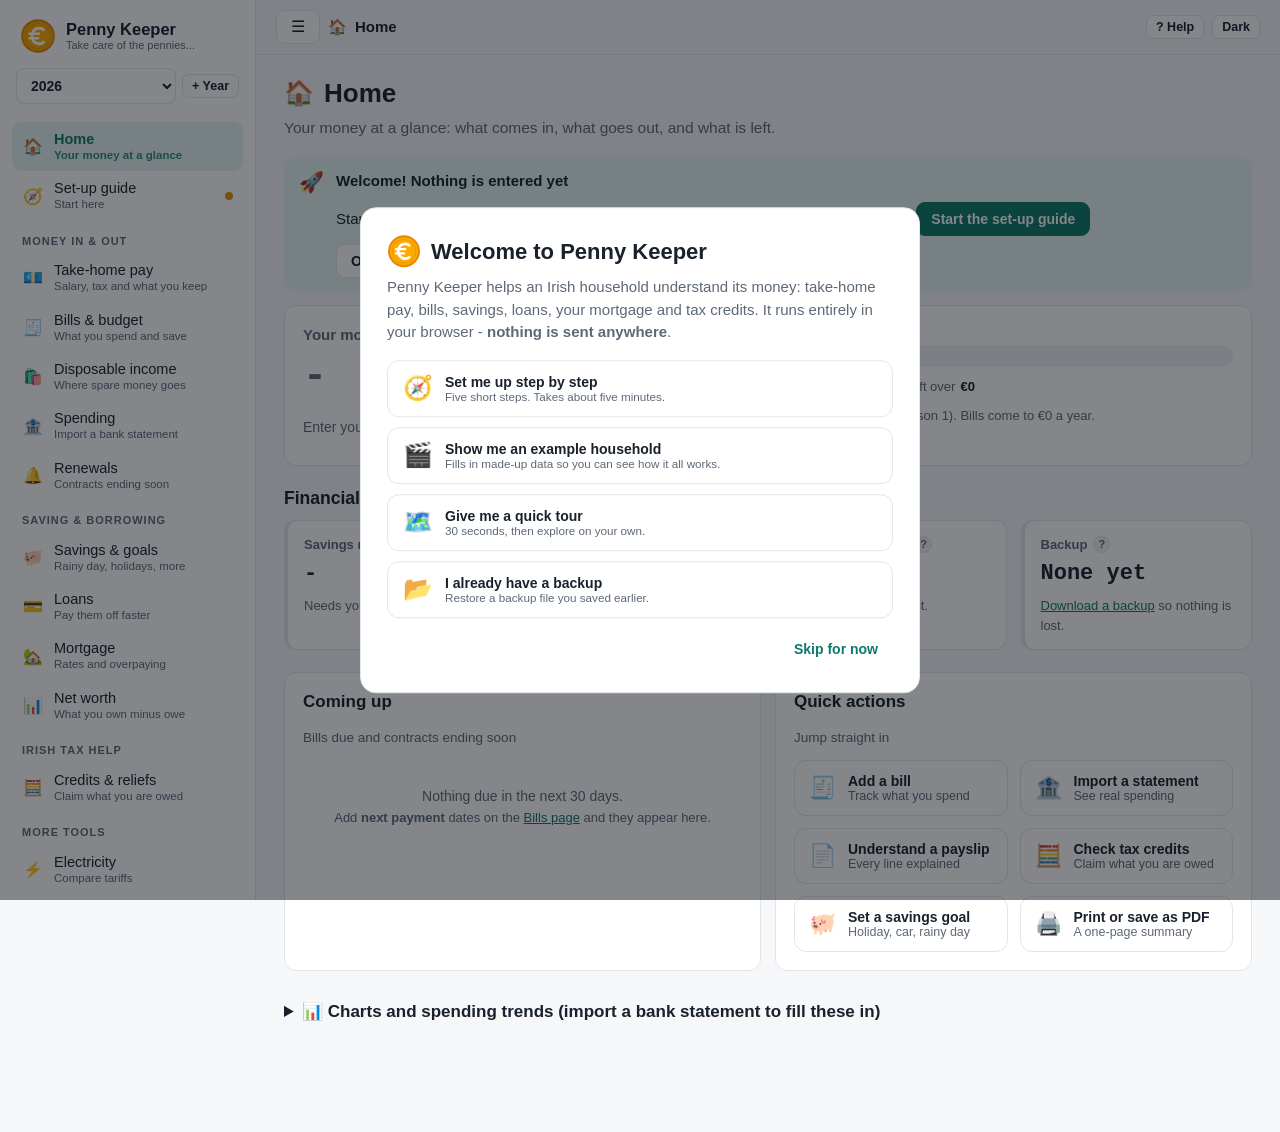
==== commit a4d1189e: "Payslips: move to More tools, explain the G in the deductions T/N column - The menu entry moves from" ====
--- a/index.html
+++ b/index.html
@@ -2474,6 +2474,10 @@
   union:  {label:'Union subscription',      desc:'Union subs',       pre:false},
   other:  {label:'Other deduction',         desc:'Other deduction',  pre:false}
 };
+/* The T/N column of a deduction as the Sage layout prints it: G for one taken from gross pay (before income tax), N for one taken from nett pay,
+   and nothing for the three statutory ones. Sage's own set-up help lists the types as Gross and Nett; it does not say what the printed column shows, so the
+   explanations hedge. */
+const psDedCode = x => x.pre ? 'G' : (x.kind === 'paye' || x.kind === 'prsi' || x.kind === 'usc') ? '' : 'N';
 const PS_BASES = {cumulative:'Cumulative', week1:'Week 1 / Month 1', emergency:'Emergency'};
 const PS_USC_MODES = {ordinary:'Ordinary rates', reduced:'Reduced rates (medical card or aged 70+)', exempt:'Exempt (income under 13,000)'};
 const PS_METHODS = ['Bank transfer', 'Cheque', 'Cash'];
@@ -3061,7 +3065,10 @@
   const M = fmt, pr = r => String(+(r * 100).toFixed(2)) + '%', a = num(x.amount), y = num(x.ytd), n = c.n, no = c.no;
   const b = presetFor(c.year), R = psPrsiRates(c.date);
   const out = {value:M(a), sub:y > 0 ? M(y) + ' so far this year' : '', say:[], how:[], tip:''};
-  const timing = x.pre ? 'It comes off **before** income tax is worked out (the Y in the T/N column), so it lowers your taxable pay.' : 'It comes off **after** tax has been worked out, so it does not change your tax.';
+  const timing = x.pre ? 'It comes off **before** income tax is worked out, so it lowers your taxable pay.' : 'It comes off **after** tax has been worked out, so it does not change your tax.';
+  /* what the T/N column on the Sage layout is saying about this line */
+  const code = x.pre ? '**G** in the T/N column most likely means **Gross**. Sage lets a deduction be taken from your gross pay (before income tax) or from your nett pay (after tax, PRSI and USC, shown as **N**), and a pension is normally set up as the Gross kind. Sage does not publish what the column shows on the printed payslip, so if you are not sure, ask payroll.'
+    : psDedCode(x) === 'N' ? 'An **N** in the T/N column most likely means **Nett**: taken from your pay after tax, PRSI and USC, so it does not change them. A **G** would mean it came off your gross pay instead. Sage does not publish what the column shows on the printed payslip, so ask payroll if you are not sure.' : '';
 
   if(x.kind === 'paye'){
     const taxableTD = num(p.cum.taxable) || (num(p.cum.gross) - num(p.cum.nonTaxDeds)), cut = num(p.cum.cutoff), cred = num(p.cum.credit);
@@ -3108,20 +3115,20 @@
     out.how = [['This pay', M(a)], ['× pays a year', String(n)], ['= LPT over a full year', M(a * n), 'sum']];
     out.tip = 'You can change how you pay LPT, or stop the payroll deduction, with Revenue - not with your employer.';
   } else if(x.kind === 'pension'){
-    out.say = ['Your own contribution to a workplace pension. ' + timing, 'Because it comes off before tax, you get income tax relief at your highest rate. It does **not** reduce USC or PRSI, which are still worked out on your full gross pay.'];
+    out.say = ['Your own contribution to a workplace pension. ' + timing, code, 'Because it comes off before tax, you get income tax relief at your highest rate. It does **not** reduce USC or PRSI, which are still worked out on your full gross pay.'].filter(Boolean);
     out.how = c.gross > 0 ? [['Your contribution', M(a)], ['As a share of gross pay', pr(a / c.gross)], ['Taxable pay falls from', M(c.gross) + ' to ' + M(c.taxablePay)]] : [];
     out.tip = 'Because of the tax relief, putting 100 into a pension costs you only about 80 if you pay tax at 20%, or 60 if some of it would be taxed at 40%.';
   } else if(x.kind === 'avc'){
-    out.say = ['An Additional Voluntary Contribution is extra money you choose to put into a pension through your pay. ' + timing, 'You get the same tax relief as for a normal pension contribution, but not on USC or PRSI.'];
+    out.say = ['An Additional Voluntary Contribution is extra money you choose to put into a pension through your pay. ' + timing, code, 'You get the same tax relief as for a normal pension contribution, but not on USC or PRSI.'].filter(Boolean);
     out.how = c.gross > 0 ? [['Your AVC', M(a)], ['As a share of gross pay', pr(a / c.gross)]] : [];
     out.tip = 'Tax relief is limited by your age, from 15% of your earnings under 30 up to 40% from 60, and applies to earnings up to 115,000.';
   } else if(x.kind === 'health'){
-    out.say = ['Your health insurance premium, taken from your pay. ' + timing, 'Tax relief (20%, on up to 1,000 for an adult and 500 for a child) is normally given by the insurer, which charges you a lower premium, so you do not claim it again.'];
+    out.say = ['Your health insurance premium, taken from your pay. ' + timing, 'Tax relief (20%, on up to 1,000 for an adult and 500 for a child) is normally given by the insurer, which charges you a lower premium, so you do not claim it again.', code].filter(Boolean);
     out.tip = 'If your employer pays part of your premium, that part is a benefit in kind and shows on the payments side instead.';
   } else if(x.kind === 'union'){
-    out.say = ['A subscription to your trade union, taken from your pay. ' + timing];
+    out.say = ['A subscription to your trade union, taken from your pay. ' + timing, code].filter(Boolean);
   } else {
-    out.say = ['A deduction your employer makes because you agreed to it or the law says so - a savings or credit union scheme, a uniform, parking, a loan repayment. ' + timing];
+    out.say = ['A deduction your employer makes because you agreed to it or the law says so - a savings or credit union scheme, a uniform, parking, a loan repayment. ' + timing, code].filter(Boolean);
   }
   out.say.push('The **balance** is the total so far this year (' + M(y) + '). It goes up by this amount with each pay.');
   if(!(y > 0)) out.say.pop();
@@ -3668,6 +3675,7 @@
   ['PRSI','Pay Related Social Insurance. A contribution that builds your entitlement to social welfare benefits and the State pension.'],
   ['USC','Universal Social Charge. A separate charge on your gross income, on top of income tax. Lower earners pay it at lower rates.'],
   ['Standard rate band','The slice of income taxed at 20%. Income above it is taxed at 40%. Also called the standard rate cut-off point.'],
+  ['G / N in the T/N column','On a Sage payslip, the T/N column of the deductions box marks how a deduction is taken. G most likely means Gross: taken from your gross pay, before income tax, which is how a pension is usually set up. N most likely means Nett: taken after tax, PRSI and USC. Sage does not publish what the printed column shows, so ask payroll if you are unsure.'],
   ['Cut-off point','Another name for the standard rate band: the amount of pay taxed at 20% before the 40% rate starts. It is on your Tax Credit Certificate, and your payslip may show it for the pay and for the year so far.'],
   ['Cumulative basis','The normal way PAYE is worked out: each payslip adds up your whole year so far and takes off the tax already paid, so a missed or extra week evens itself out. The other ways are Week 1 / Month 1 and emergency.'],
   ['Week 1 / Month 1','A way of working out PAYE where each payslip stands alone, with no memory of earlier pay. It is used when Revenue has told your employer to, or when your details are not yet on file.'],
@@ -3908,7 +3916,6 @@
   {items:[['dashboard','🏠','Home','Your money at a glance'], ['setup','🧭','Set-up guide','Start here']]},
   {title:'Money in & out', items:[
     ['tax','💶','Take-home pay','Salary, tax and what you keep'],
-    ['payslip','📄','Payslips','Build one, understand every line'],
     ['budget','🧾','Bills & budget','What you spend and save'],
     ['disposable','🛍️','Disposable income','Where spare money goes'],
     ['bank','🏦','Spending','Import a bank statement'],
@@ -3924,7 +3931,8 @@
     ['history','📈','Bill history','What bills really cost'],
     ['accounts','🗂️','Accounts & payees','Bank details in one place'],
     ['maternity','👶','Maternity leave','Plan the cash flow'],
-    ['tracker','🏗️','Budget tracker','Renovation, wedding, build']]},
+    ['tracker','🏗️','Budget tracker','Renovation, wedding, build'],
+    ['payslip','📄','Payslips','Build one, understand every line']]},
   {items:[['data','💾','Backup & settings','Back up, restore, export']]}
 ];
 const ALL_TABS = NAV.flatMap(g=>g.items);
@@ -7998,7 +8006,7 @@
   });
   p.deductions.slice(0, fit).forEach((x, i)=>{
     g.text(412, base(i), psClip(x.desc, 17));
-    g.text(562, base(i), x.pre ? 'Y' : '', 'qv', 'middle');
+    g.text(562, base(i), psDedCode(x), 'qv', 'middle');
     g.text(702, base(i), psN(x.amount), 'qv', 'end');
     g.text(826, base(i), num(x.ytd) ? psN(x.ytd) : '', 'qv', 'end');
     g.hot('ded:' + x.id, 407, rowY(i), 424, lh, (x.desc || 'Deduction') + ': ' + psN(x.amount));
@@ -8333,7 +8341,7 @@
       <div class="a" data-label="Type"><select data-psp="deductions.${i}.kind" data-t="kind" data-list="deductions" aria-label="Type">${Object.keys(PS_DED_KINDS).map(k=>`<option value="${k}" ${k === x.kind ? 'selected' : ''}>${esc(PS_DED_KINDS[k].label)}</option>`).join('')}</select></div>
       <div class="a" data-label="This pay"><input class="num" style="text-align:right" inputmode="decimal" data-psp="deductions.${i}.amount" data-t="n" data-fk="ded:${x.id}" value="${num(x.amount) || ''}" placeholder="0.00" aria-label="This pay"></div>
       <div class="a" data-label="Year to date"><input class="num" style="text-align:right" inputmode="decimal" data-psp="deductions.${i}.ytd" data-t="n" value="${num(x.ytd) || ''}" placeholder="0.00" aria-label="Year to date"></div>
-      <label class="ps-chk" title="Does it come off before tax is worked out? This is the Y/N column"><input type="checkbox" data-psp="deductions.${i}.pre" data-t="b" ${x.pre ? 'checked' : ''}> Before tax</label>
+      <label class="ps-chk" title="Does it come off before income tax is worked out? On the Sage layout this prints as G (Gross) in the T/N column; other deductions print N"><input type="checkbox" data-psp="deductions.${i}.pre" data-t="b" ${x.pre ? 'checked' : ''}> Before tax (G)</label>
       <button class="btn sm danger" data-psact="delded" data-arg="${esc(x.id)}" aria-label="Remove this deduction">x</button></div>`).join('');
 
   return `<div class="ps-build">
@@ -8363,7 +8371,7 @@
       <div class="chips" style="margin-top:10px">${[['basic', 'Salary'], ['overtime', 'Overtime'], ['bonus', 'Bonus'], ['allowance', 'Allowance'], ['expense', 'Expenses'], ['bik', 'Benefit in kind']].map(([k, t])=>`<button class="chip" data-psact="addpay" data-arg="${k}">+ ${t}</button>`).join('')}</div>
     </div>
     <div class="card">
-      ${cardHead('4. What came off', 'One line for each deduction. The year-to-date figure is the "balance" column.')}
+      ${cardHead('4. What came off', 'One line for each deduction. The year-to-date figure is the "balance" column. Tick <b>Before tax</b> for a pension or AVC: the Sage layout prints it as a <b>G</b> (Gross) in the T/N column.')}
       ${dedRows}
       <div class="chips" style="margin-top:10px">${[['paye', 'PAYE'], ['prsi', 'PRSI'], ['usc', 'USC'], ['pension', 'Pension'], ['avc', 'AVC'], ['health', 'Health insurance'], ['lpt', 'LPT'], ['union', 'Union'], ['other', 'Other']].map(([k, t])=>`<button class="chip" data-psact="addded" data-arg="${k}">+ ${t}</button>`).join('')}</div>
     </div>
